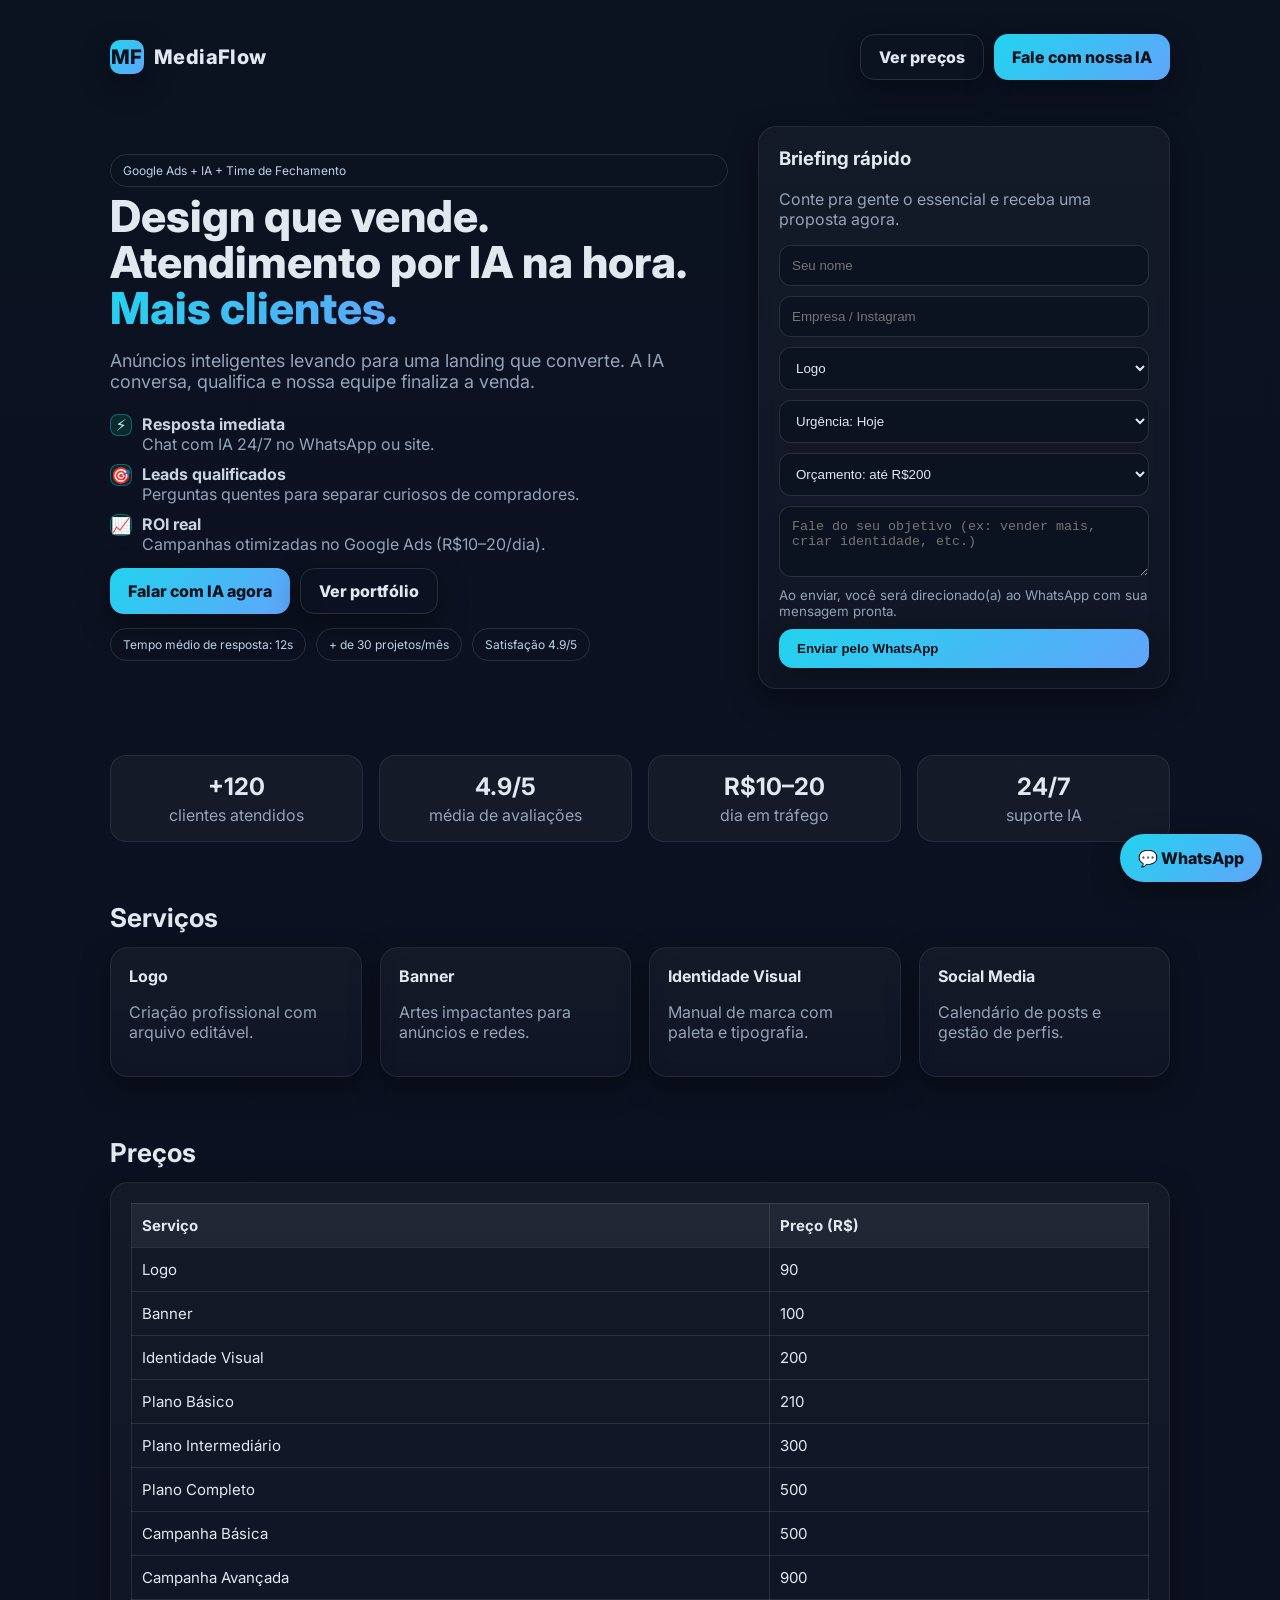
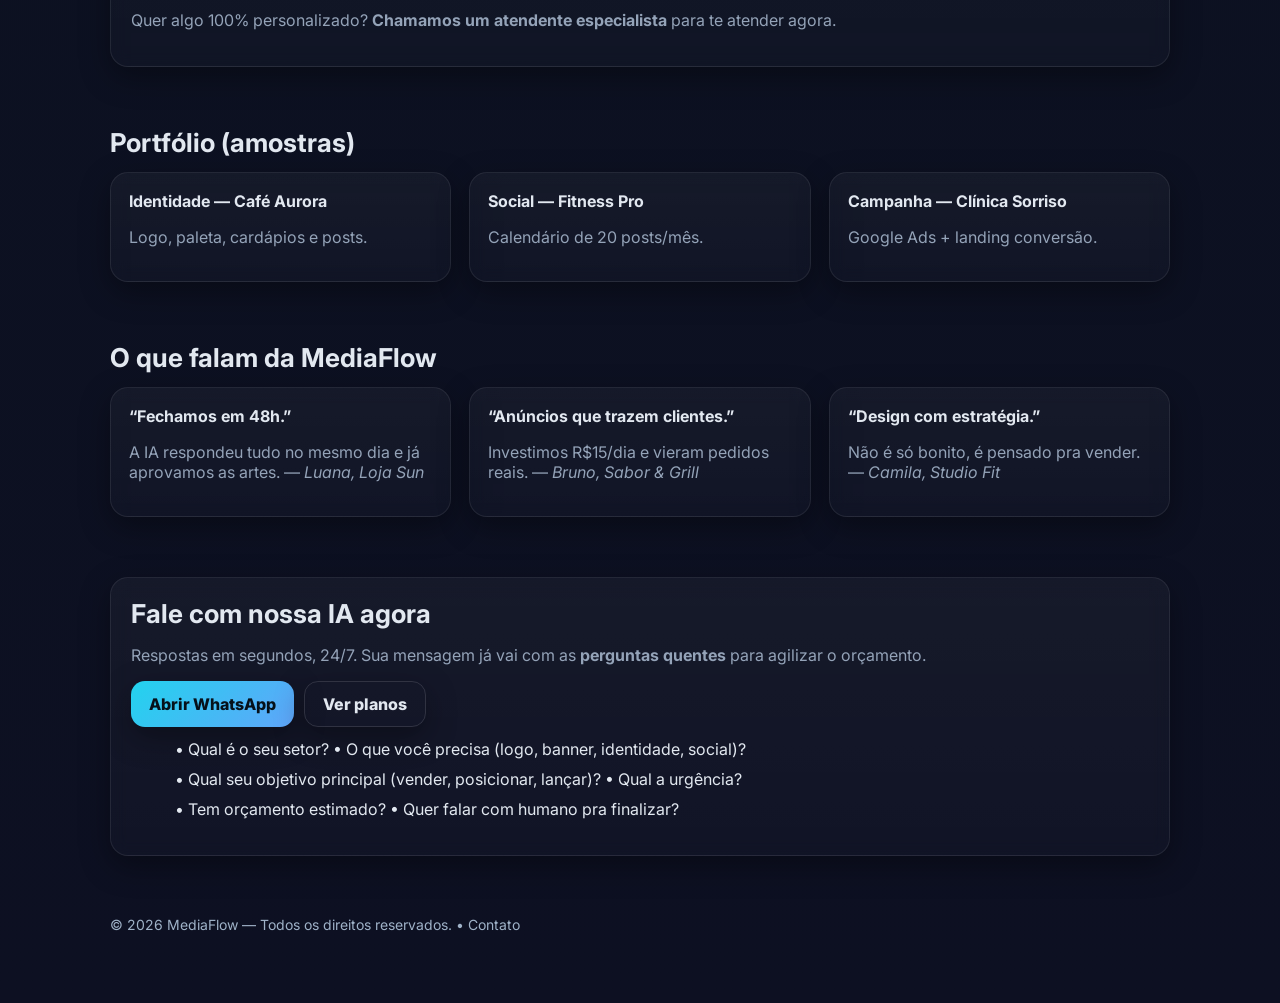
==== index.html @ 42764eca "Add files via upload" ====
<!DOCTYPE html>
<html lang="pt-BR">
<head>
  <meta charset="utf-8" />
  <meta name="viewport" content="width=device-width, initial-scale=1" />
  <title>MediaFlow — Design, Social Media e Campanhas com IA</title>
  <meta name="description" content="Atraímos clientes com Google Ads, IA que atende na hora e equipe que fecha a venda. Design, Social Media e Campanhas que geram resultado.">
  <link rel="preconnect" href="https://fonts.googleapis.com">
  <link rel="preconnect" href="https://fonts.gstatic.com" crossorigin>
  <link href="https://fonts.googleapis.com/css2?family=Inter:wght@400;600;700;800&display=swap" rel="stylesheet">
  <style>
    :root{
      --bg:#0b1220;
      --card:#0f172a;
      --muted:#94a3b8;
      --text:#e2e8f0;
      --brand:#22d3ee;
      --brand-2:#60a5fa;
      --ok:#10b981;
      --warn:#f59e0b;
      --danger:#ef4444;
      --radius:18px;
      --shadow: 0 10px 30px rgba(0,0,0,.35);
    }
    *{box-sizing:border-box}
    html,body{margin:0;padding:0;background:linear-gradient(180deg,#0b1220 0%,#0d1022 100%);color:var(--text);font-family:Inter,system-ui,-apple-system,Segoe UI,Roboto,Ubuntu,Cantarell,'Helvetica Neue',Arial,'Noto Sans',sans-serif}
    a{color:inherit;text-decoration:none}
    .wrap{max-width:1100px;margin:0 auto;padding:20px}
    .nav{display:flex;align-items:center;justify-content:space-between;gap:12px;padding:14px 0}
    .logo{display:flex;align-items:center;gap:10px;font-weight:800;font-size:20px;letter-spacing:.4px}
    .logo-badge{width:34px;height:34px;border-radius:10px;background:linear-gradient(135deg,var(--brand),var(--brand-2));display:grid;place-items:center;box-shadow:var(--shadow);font-weight:800;color:#0c1020}
    .btn{display:inline-flex;align-items:center;gap:10px;padding:12px 18px;border-radius:14px;background:linear-gradient(135deg,var(--brand),var(--brand-2));color:#06111a;font-weight:800;border:none;cursor:pointer;box-shadow:var(--shadow);transition:transform .08s ease,filter .2s}
    .btn:hover{transform:translateY(-1px);filter:saturate(1.1)}
    .btn.outline{background:transparent;color:var(--text);border:1px solid rgba(255,255,255,.12)}
    .hero{display:grid;grid-template-columns:1.2fr .8fr;gap:30px;align-items:center;padding:32px 0 16px}
    .h-title{font-size:44px;line-height:1.05;margin:6px 0 12px;font-weight:800}
    .h-sub{color:var(--muted);font-size:18px;margin-bottom:22px}
    .card{background:linear-gradient(180deg,rgba(255,255,255,.04),rgba(255,255,255,.02));border:1px solid rgba(255,255,255,.08);backdrop-filter:blur(8px);border-radius:var(--radius);box-shadow:var(--shadow)}
    .panel{padding:20px}
    .points{display:grid;gap:10px;margin:14px 0}
    .point{display:flex;gap:10px;align-items:flex-start;color:#cbd5e1}
    .point .icon{width:22px;height:22px;border-radius:8px;display:grid;place-items:center;background:#0b2a2b;color:#9ef3ff;border:1px solid rgba(34,211,238,.35)}
    .badges{display:flex;gap:10px;flex-wrap:wrap}
    .badge{padding:8px 12px;border-radius:999px;border:1px solid rgba(255,255,255,.12);font-size:12px;color:#bcd1e6}
    .grid{display:grid;gap:18px}
    .grid.cols-3{grid-template-columns:repeat(3,1fr)}
    .grid.cols-4{grid-template-columns:repeat(4,1fr)}
    .sect{padding:30px 0}
    .sect h3{margin:0 0 14px;font-size:26px}
    .tile{padding:18px}
    .price{font-size:38px;font-weight:800}
    .muted{color:var(--muted)}
    .kpis{display:grid;grid-template-columns:repeat(4,1fr);gap:16px;margin-top:20px}
    .kpi{padding:16px;border-radius:16px;background:rgba(255,255,255,.04);border:1px solid rgba(255,255,255,.08);text-align:center}
    .kpi b{display:block;font-size:24px;margin-bottom:4px}
    .cta{display:flex;gap:10px;flex-wrap:wrap}
    .list{display:grid;gap:10px}
    .list li{list-style:none;padding-left:4px}
    .pricetable{width:100%;border-collapse:collapse;font-size:15px}
    .pricetable th,.pricetable td{border:1px solid rgba(255,255,255,.1);padding:12px 10px;text-align:left}
    .pricetable th{background:rgba(255,255,255,.06)}
    .floating-wa{position:fixed;right:18px;bottom:18px;z-index:99}
    .floating-wa .btn{border-radius:999px;padding:14px 18px}
    .form{display:grid;gap:10px}
    .form input,.form textarea, .form select{background:#0b1220;border:1px solid rgba(255,255,255,.12);padding:12px 12px;color:var(--text);border-radius:12px;width:100%}
    .form small{color:var(--muted)}
    .foot{padding:30px 0 50px;color:#9fb2c8;font-size:14px}
    @media (max-width: 920px){
      .hero{grid-template-columns:1fr;gap:16px}
      .kpis{grid-template-columns:repeat(2,1fr)}
      .grid.cols-3{grid-template-columns:1fr}
      .grid.cols-4{grid-template-columns:1fr 1fr}
      .h-title{font-size:36px}
    }
  </style>

  <!-- Google Ads gtag (substitua G-XXXXXXXX e AW-XXXXXXX) -->
  <script async src="https://www.googletagmanager.com/gtag/js?id=G-XXXXXXXX"></script>
  <script>
    window.dataLayer = window.dataLayer || [];
    function gtag(){dataLayer.push(arguments);}
    gtag('js', new Date());
    gtag('config', 'G-XXXXXXXX');
    // Exemplo de conversão (substitua com seu AW e label):
    function trackLead(){
      gtag('event', 'conversion', {'send_to': 'AW-XXXXXXX/lead_label'});
    }
  </script>

  <!-- SEO JSON-LD -->
  <script type="application/ld+json">
  {
    "@context": "https://schema.org",
    "@type": "LocalBusiness",
    "name": "MediaFlow",
    "image": "https://via.placeholder.com/1200x630.png?text=MediaFlow",
    "description": "Agência de design, social media e campanhas com IA.",
    "areaServed": "Brasil",
    "url": "https://seu-dominio.com.br",
    "sameAs": ["https://instagram.com/seuinstagram"],
    "telephone": "+5512991845558"
  }
  </script>
</head>

<body>
  <div class="wrap">
    <nav class="nav">
      <div class="logo">
        <div class="logo-badge">MF</div>
        MediaFlow
      </div>
      <div class="cta">
        <a class="btn outline" href="#precos">Ver preços</a>
        <a class="btn" href="#fale">Fale com nossa IA</a>
      </div>
    </nav>

    <header class="hero">
      <div>
        <div class="badge">Google Ads + IA + Time de Fechamento</div>
        <h1 class="h-title">Design que vende. Atendimento por IA na hora. <span style="background:linear-gradient(135deg,var(--brand),var(--brand-2));-webkit-background-clip:text;background-clip:text;color:transparent;">Mais clientes.</span></h1>
        <p class="h-sub">Anúncios inteligentes levando para uma landing que converte. A IA conversa, qualifica e nossa equipe finaliza a venda.</p>
        <div class="points">
          <div class="point"><div class="icon">⚡</div><div><b>Resposta imediata</b><br><span class="muted">Chat com IA 24/7 no WhatsApp ou site.</span></div></div>
          <div class="point"><div class="icon">🎯</div><div><b>Leads qualificados</b><br><span class="muted">Perguntas quentes para separar curiosos de compradores.</span></div></div>
          <div class="point"><div class="icon">📈</div><div><b>ROI real</b><br><span class="muted">Campanhas otimizadas no Google Ads (R$10–20/dia).</span></div></div>
        </div>
        <div class="cta">
          <a class="btn" href="#fale">Falar com IA agora</a>
          <a class="btn outline" href="#portfolio">Ver portfólio</a>
        </div>
        <div class="badges" style="margin-top:14px;">
          <div class="badge">Tempo médio de resposta: 12s</div>
          <div class="badge">+ de 30 projetos/mês</div>
          <div class="badge">Satisfação 4.9/5</div>
        </div>
      </div>
      <div class="card panel">
        <h3 style="margin-top:0">Briefing rápido</h3>
        <p class="muted">Conte pra gente o essencial e receba uma proposta agora.</p>
        <form class="form" onsubmit="return submitBriefing(event)">
          <input type="text" id="nome" placeholder="Seu nome" required>
          <input type="text" id="empresa" placeholder="Empresa / Instagram">
          <select id="servico">
            <option value="Logo">Logo</option>
            <option value="Banner">Banner</option>
            <option value="Identidade Visual">Identidade Visual</option>
            <option value="Plano de Social Media">Plano de Social Media</option>
            <option value="Campanha no Google">Campanha no Google</option>
            <option value="Pacote Completo">Pacote Completo</option>
          </select>
          <select id="urgencia">
            <option value="Hoje">Urgência: Hoje</option>
            <option value="Essa semana">Urgência: Essa semana</option>
            <option value="Sem pressa">Urgência: Sem pressa</option>
          </select>
          <select id="orcamento">
            <option value="Até 200">Orçamento: até R$200</option>
            <option value="200-500">R$200–500</option>
            <option value="500-900">R$500–900</option>
            <option value="900+">R$900+</option>
          </select>
          <textarea id="detalhes" rows="3" placeholder="Fale do seu objetivo (ex: vender mais, criar identidade, etc.)"></textarea>
          <small>Ao enviar, você será direcionado(a) ao WhatsApp com sua mensagem pronta.</small>
          <button class="btn" type="submit">Enviar pelo WhatsApp</button>
        </form>
      </div>
    </header>

    <section class="sect">
      <div class="kpis">
        <div class="kpi"><b>+120</b><span class="muted">clientes atendidos</span></div>
        <div class="kpi"><b>4.9/5</b><span class="muted">média de avaliações</span></div>
        <div class="kpi"><b>R$10–20</b><span class="muted">dia em tráfego</span></div>
        <div class="kpi"><b>24/7</b><span class="muted">suporte IA</span></div>
      </div>
    </section>

    <section id="servicos" class="sect">
      <h3>Serviços</h3>
      <div class="grid cols-4">
        <div class="card tile">
          <b>Logo</b>
          <p class="muted">Criação profissional com arquivo editável.</p>
        </div>
        <div class="card tile">
          <b>Banner</b>
          <p class="muted">Artes impactantes para anúncios e redes.</p>
        </div>
        <div class="card tile">
          <b>Identidade Visual</b>
          <p class="muted">Manual de marca com paleta e tipografia.</p>
        </div>
        <div class="card tile">
          <b>Social Media</b>
          <p class="muted">Calendário de posts e gestão de perfis.</p>
        </div>
      </div>
    </section>

    <section id="precos" class="sect">
      <h3>Preços</h3>
      <div class="card panel">
        <table class="pricetable">
          <thead><tr><th>Serviço</th><th>Preço (R$)</th></tr></thead>
          <tbody>
            <tr><td>Logo</td><td>90</td></tr>
            <tr><td>Banner</td><td>100</td></tr>
            <tr><td>Identidade Visual</td><td>200</td></tr>
            <tr><td>Plano Básico</td><td>210</td></tr>
            <tr><td>Plano Intermediário</td><td>300</td></tr>
            <tr><td>Plano Completo</td><td>500</td></tr>
            <tr><td>Campanha Básica</td><td>500</td></tr>
            <tr><td>Campanha Avançada</td><td>900</td></tr>
          </tbody>
        </table>
        <p class="muted" style="margin-top:10px">Quer algo 100% personalizado? <b>Chamamos um atendente especialista</b> para te atender agora.</p>
      </div>
    </section>

    <section id="portfolio" class="sect">
      <h3>Portfólio (amostras)</h3>
      <div class="grid cols-3">
        <div class="card tile"><b>Identidade — Café Aurora</b><p class="muted">Logo, paleta, cardápios e posts.</p></div>
        <div class="card tile"><b>Social — Fitness Pro</b><p class="muted">Calendário de 20 posts/mês.</p></div>
        <div class="card tile"><b>Campanha — Clínica Sorriso</b><p class="muted">Google Ads + landing conversão.</p></div>
      </div>
    </section>

    <section id="provasocial" class="sect">
      <h3>O que falam da MediaFlow</h3>
      <div class="grid cols-3">
        <div class="card tile"><b>“Fechamos em 48h.”</b><p class="muted">A IA respondeu tudo no mesmo dia e já aprovamos as artes. — <i>Luana, Loja Sun</i></p></div>
        <div class="card tile"><b>“Anúncios que trazem clientes.”</b><p class="muted">Investimos R$15/dia e vieram pedidos reais. — <i>Bruno, Sabor & Grill</i></p></div>
        <div class="card tile"><b>“Design com estratégia.”</b><p class="muted">Não é só bonito, é pensado pra vender. — <i>Camila, Studio Fit</i></p></div>
      </div>
    </section>

    <section id="fale" class="sect">
      <div class="card panel">
        <h3>Fale com nossa IA agora</h3>
        <p class="muted">Respostas em segundos, 24/7. Sua mensagem já vai com as <b>perguntas quentes</b> para agilizar o orçamento.</p>
        <div class="cta">
          <a class="btn" id="btnWa" href="#" onclick="return openWhatsAppQuick()">Abrir WhatsApp</a>
          <a class="btn outline" href="#precos">Ver planos</a>
        </div>
        <ul class="list" style="margin-top:12px">
          <li>• Qual é o seu setor? • O que você precisa (logo, banner, identidade, social)?</li>
          <li>• Qual seu objetivo principal (vender, posicionar, lançar)? • Qual a urgência?</li>
          <li>• Tem orçamento estimado? • Quer falar com humano pra finalizar?</li>
        </ul>
      </div>
    </section>

    <footer class="foot">
      <div class="wrap" style="padding:0">
        © <span id="year"></span> MediaFlow — Todos os direitos reservados. • <a href="#fale">Contato</a>
      </div>
    </footer>
  </div>

  <!-- Botão flutuante WhatsApp -->
  <div class="floating-wa">
    <a class="btn" href="#" onclick="return openWhatsAppQuick()">💬 WhatsApp</a>
  </div>

<script>
  const PHONE = "5512991845558"; // Número com DDI/DDD
  const PREFILL = "Olá! Vim pela landing da MediaFlow. Quero ajuda com [Logo/Banner/Identidade/Social/Campanha]. Meu orçamento é [até 200 | 200-500 | 500-900 | 900+]. Urgência: [hoje | semana].";
  function openWhatsAppQuick(){
    const msg = encodeURIComponent(PREFILL);
    const url = `https://wa.me/${PHONE}?text=${msg}`;
    trackLead();
    window.open(url, "_blank");
    return false;
  }
  function submitBriefing(e){
    e.preventDefault();
    const nome = document.getElementById('nome').value.trim();
    const empresa = document.getElementById('empresa').value.trim();
    const servico = document.getElementById('servico').value;
    const urgencia = document.getElementById('urgencia').value;
    const orcamento = document.getElementById('orcamento').value;
    const detalhes = document.getElementById('detalhes').value.trim();

    const text = `Olá! Sou ${nome}. Empresa/IG: ${empresa || '-'}.
Quero: ${servico}.
Urgência: ${urgencia}. Orçamento: ${orcamento}.
Objetivo/detalhes: ${detalhes || '-'}.
Podem me atender agora?`;

    const url = `https://wa.me/${PHONE}?text=${encodeURIComponent(text)}`;
    trackLead();
    window.open(url, "_blank");
    return false;
  }
  document.getElementById('year').textContent = new Date().getFullYear();
</script>
</body>
</html>
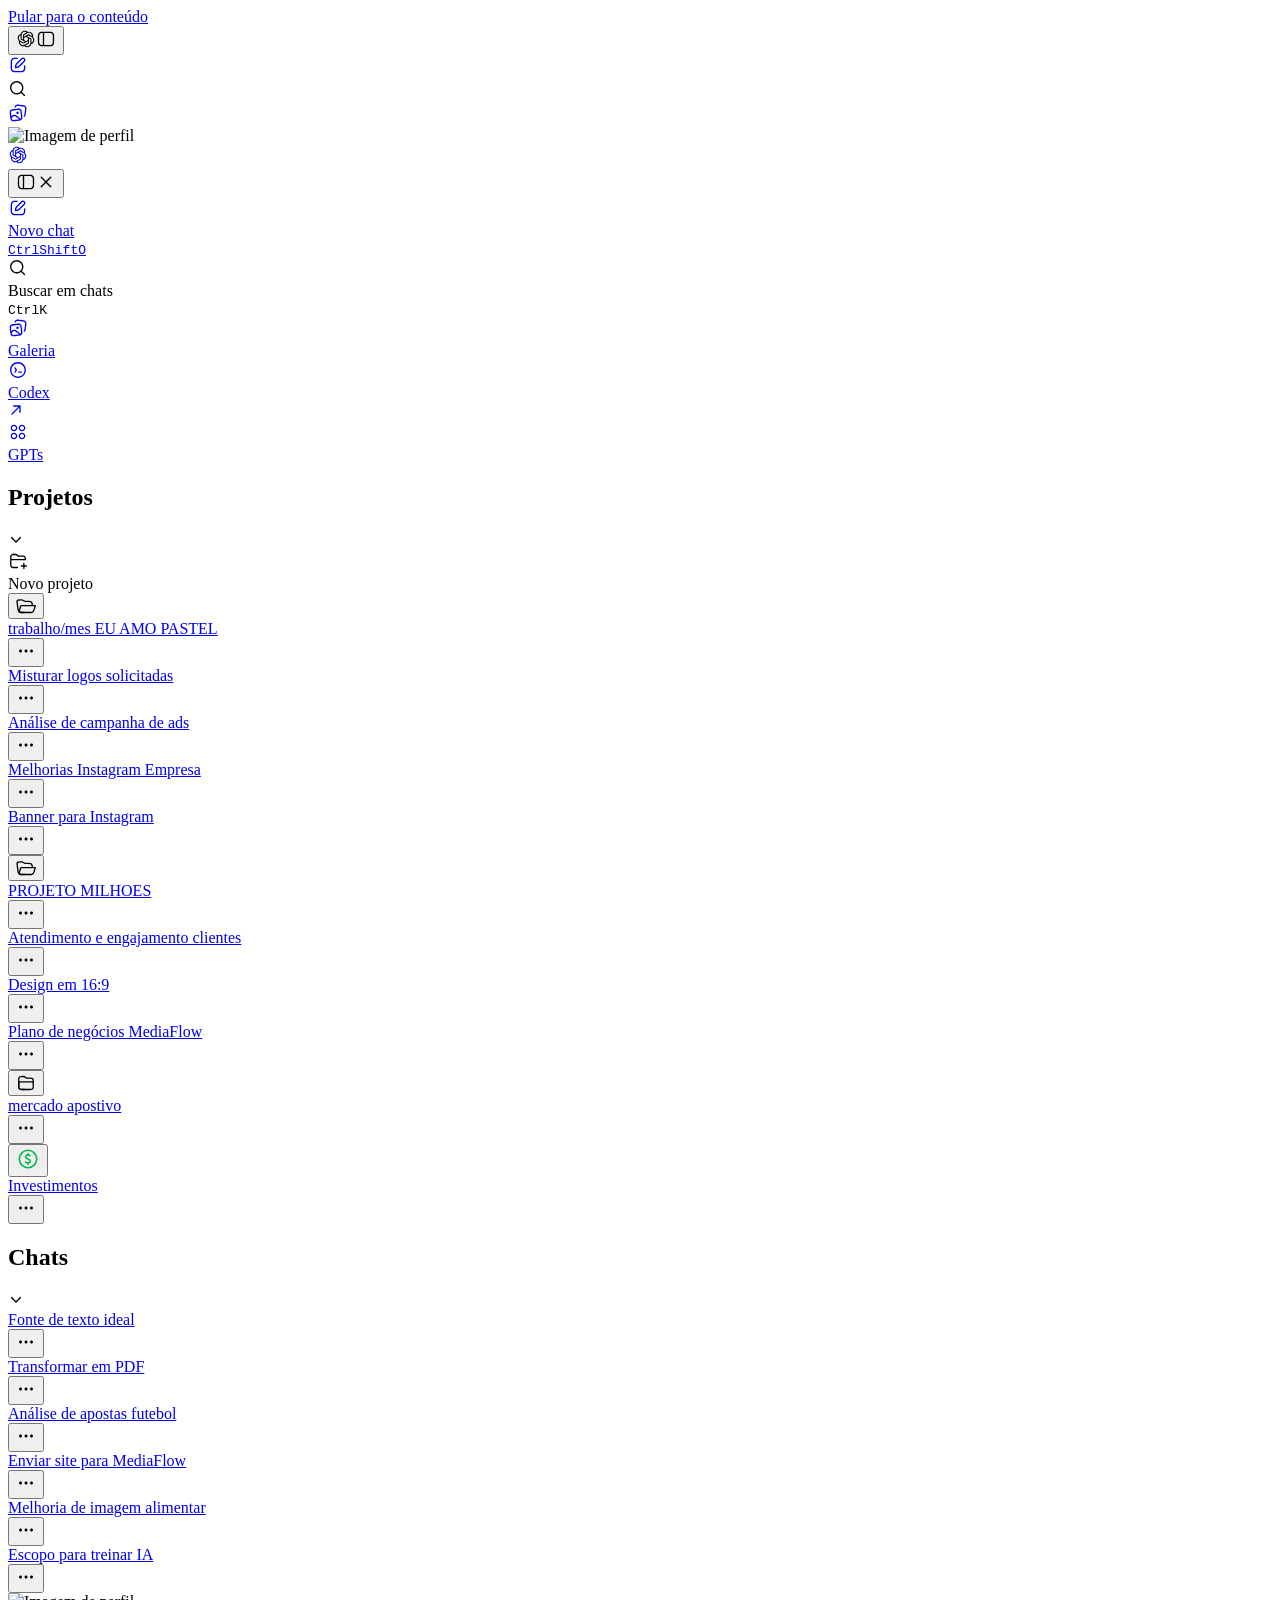
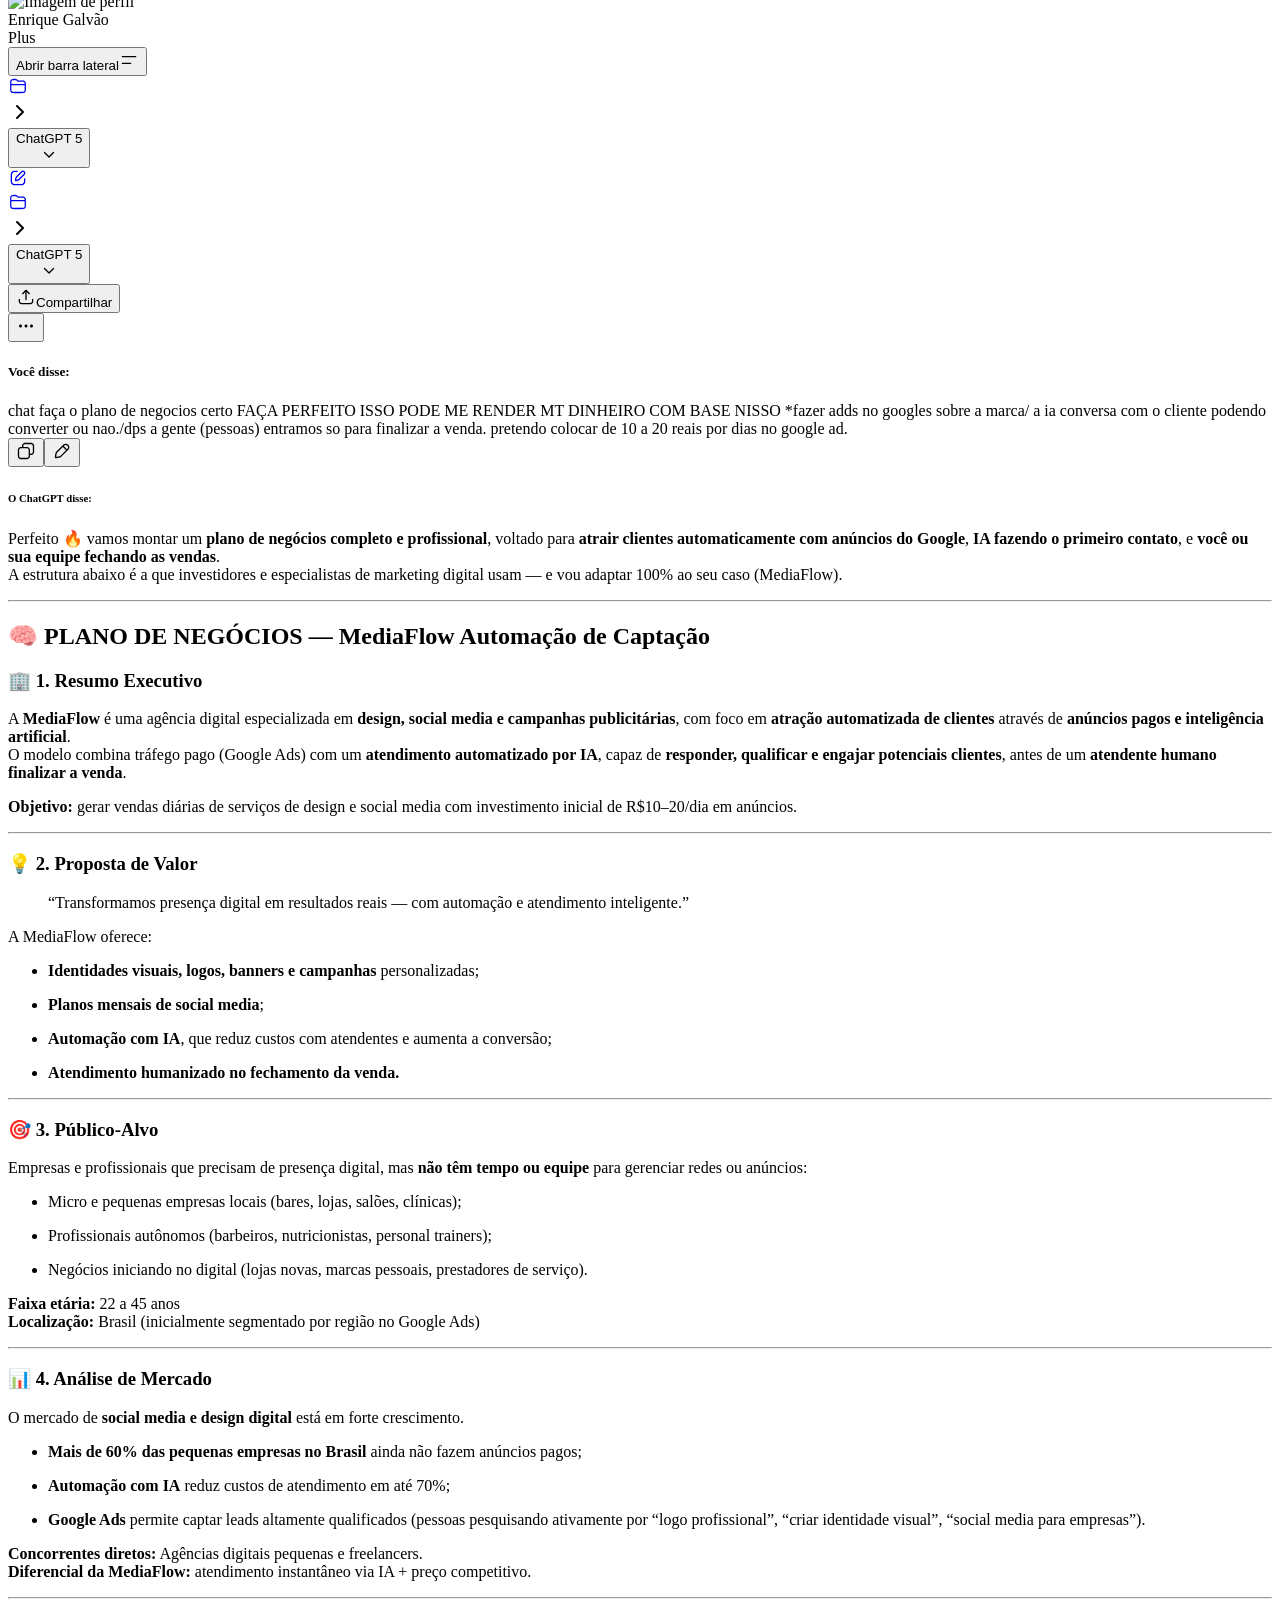
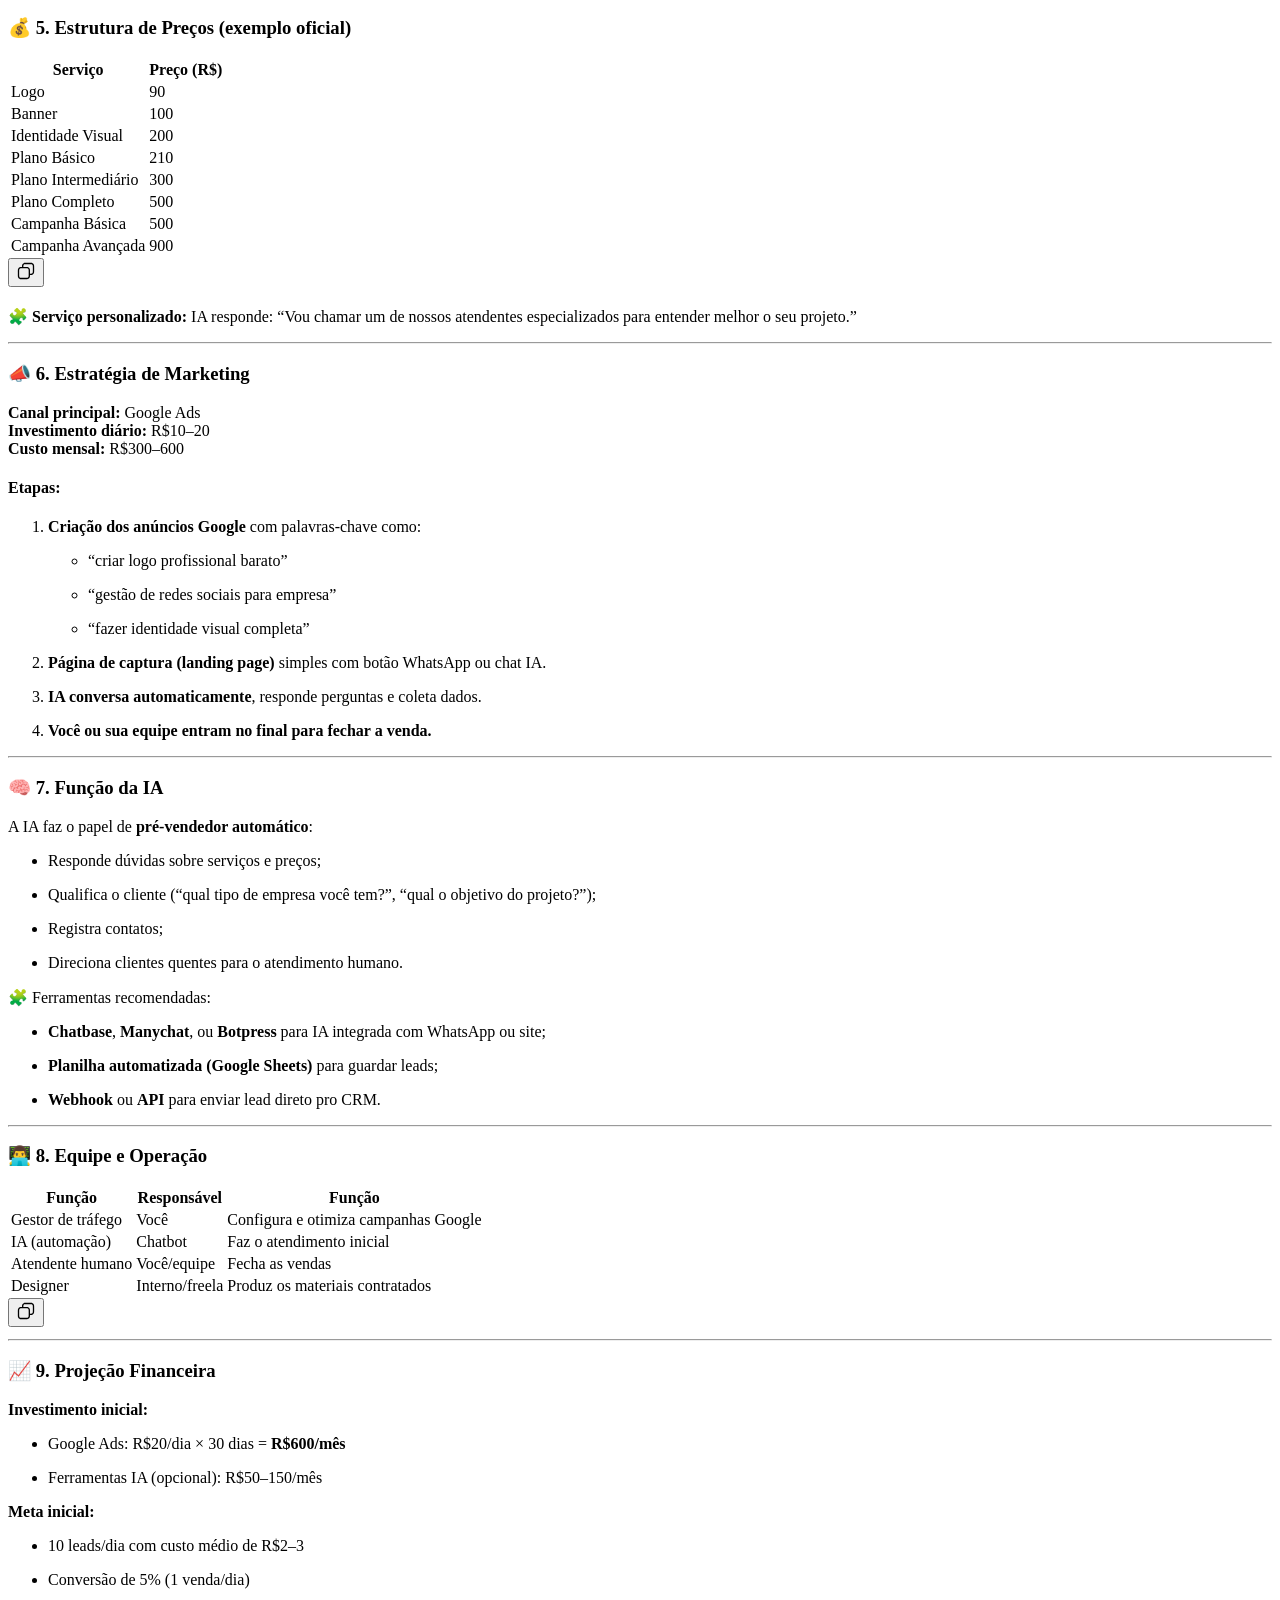
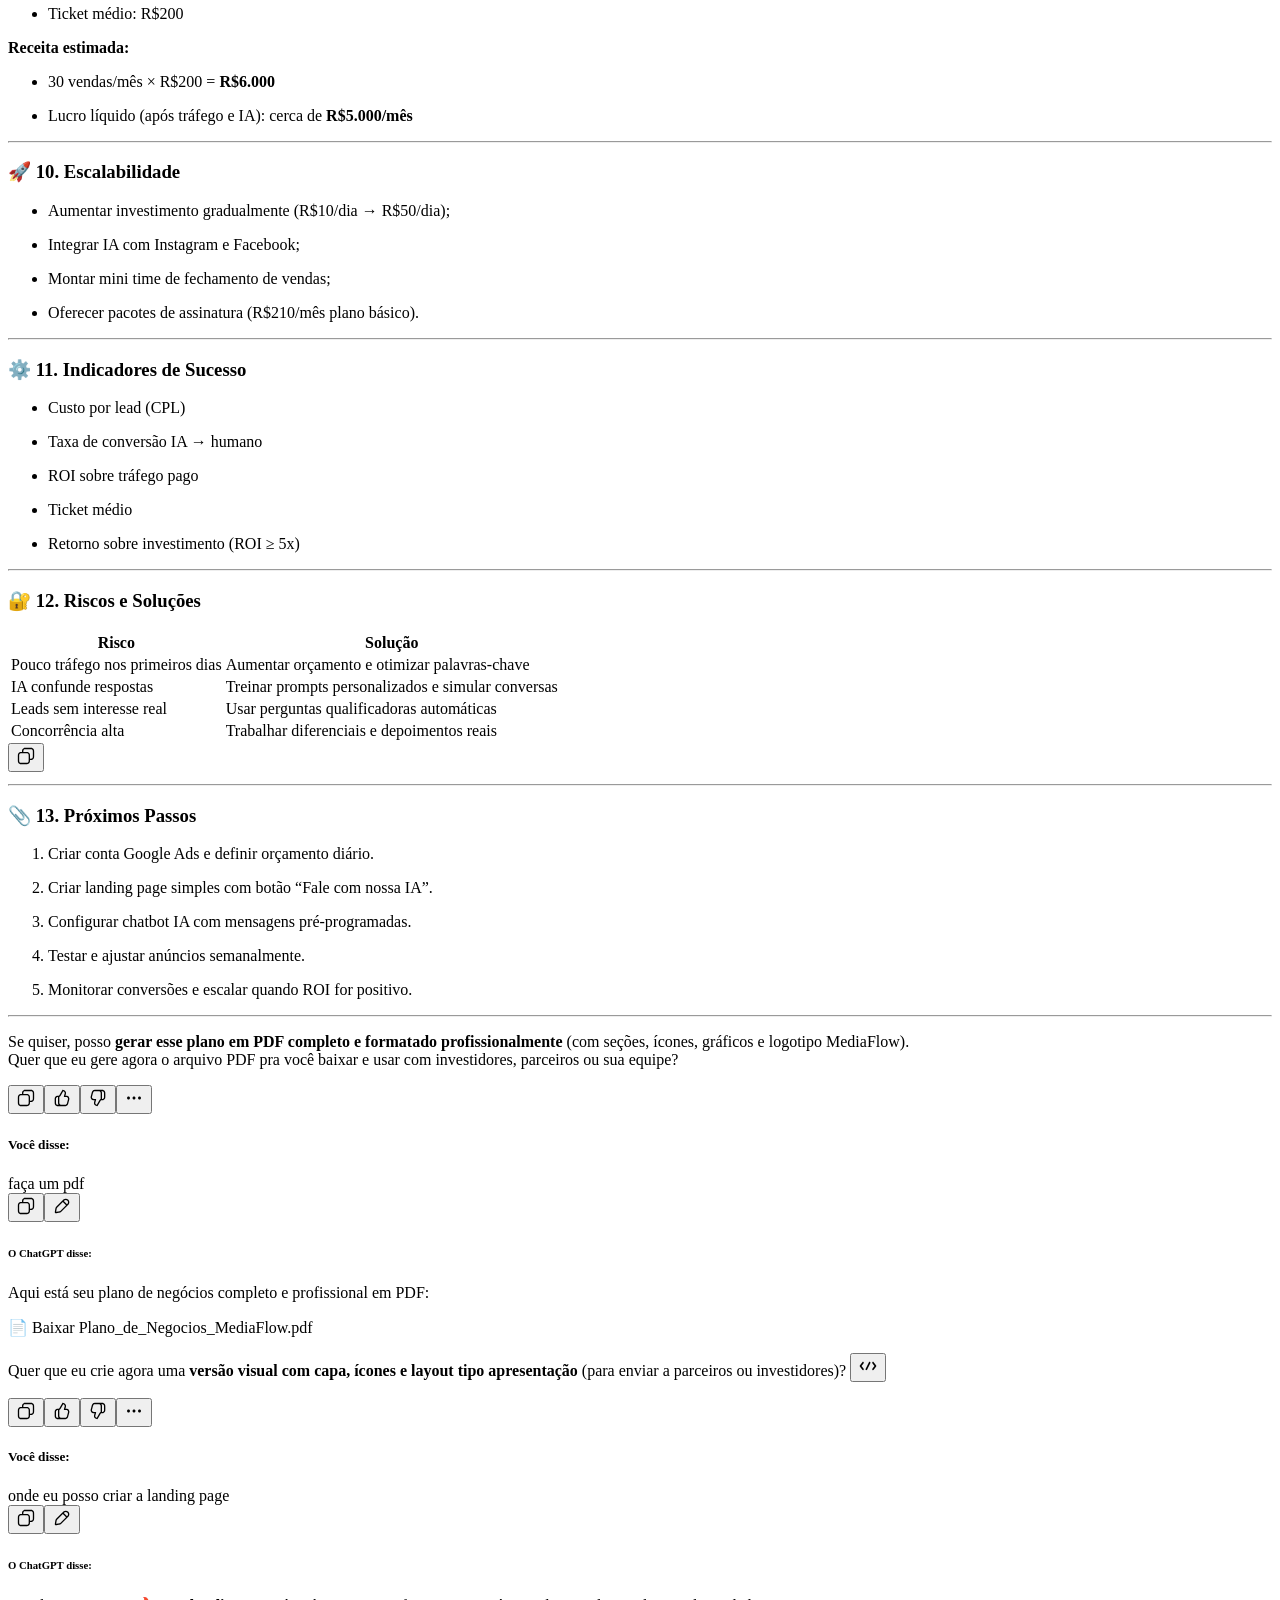
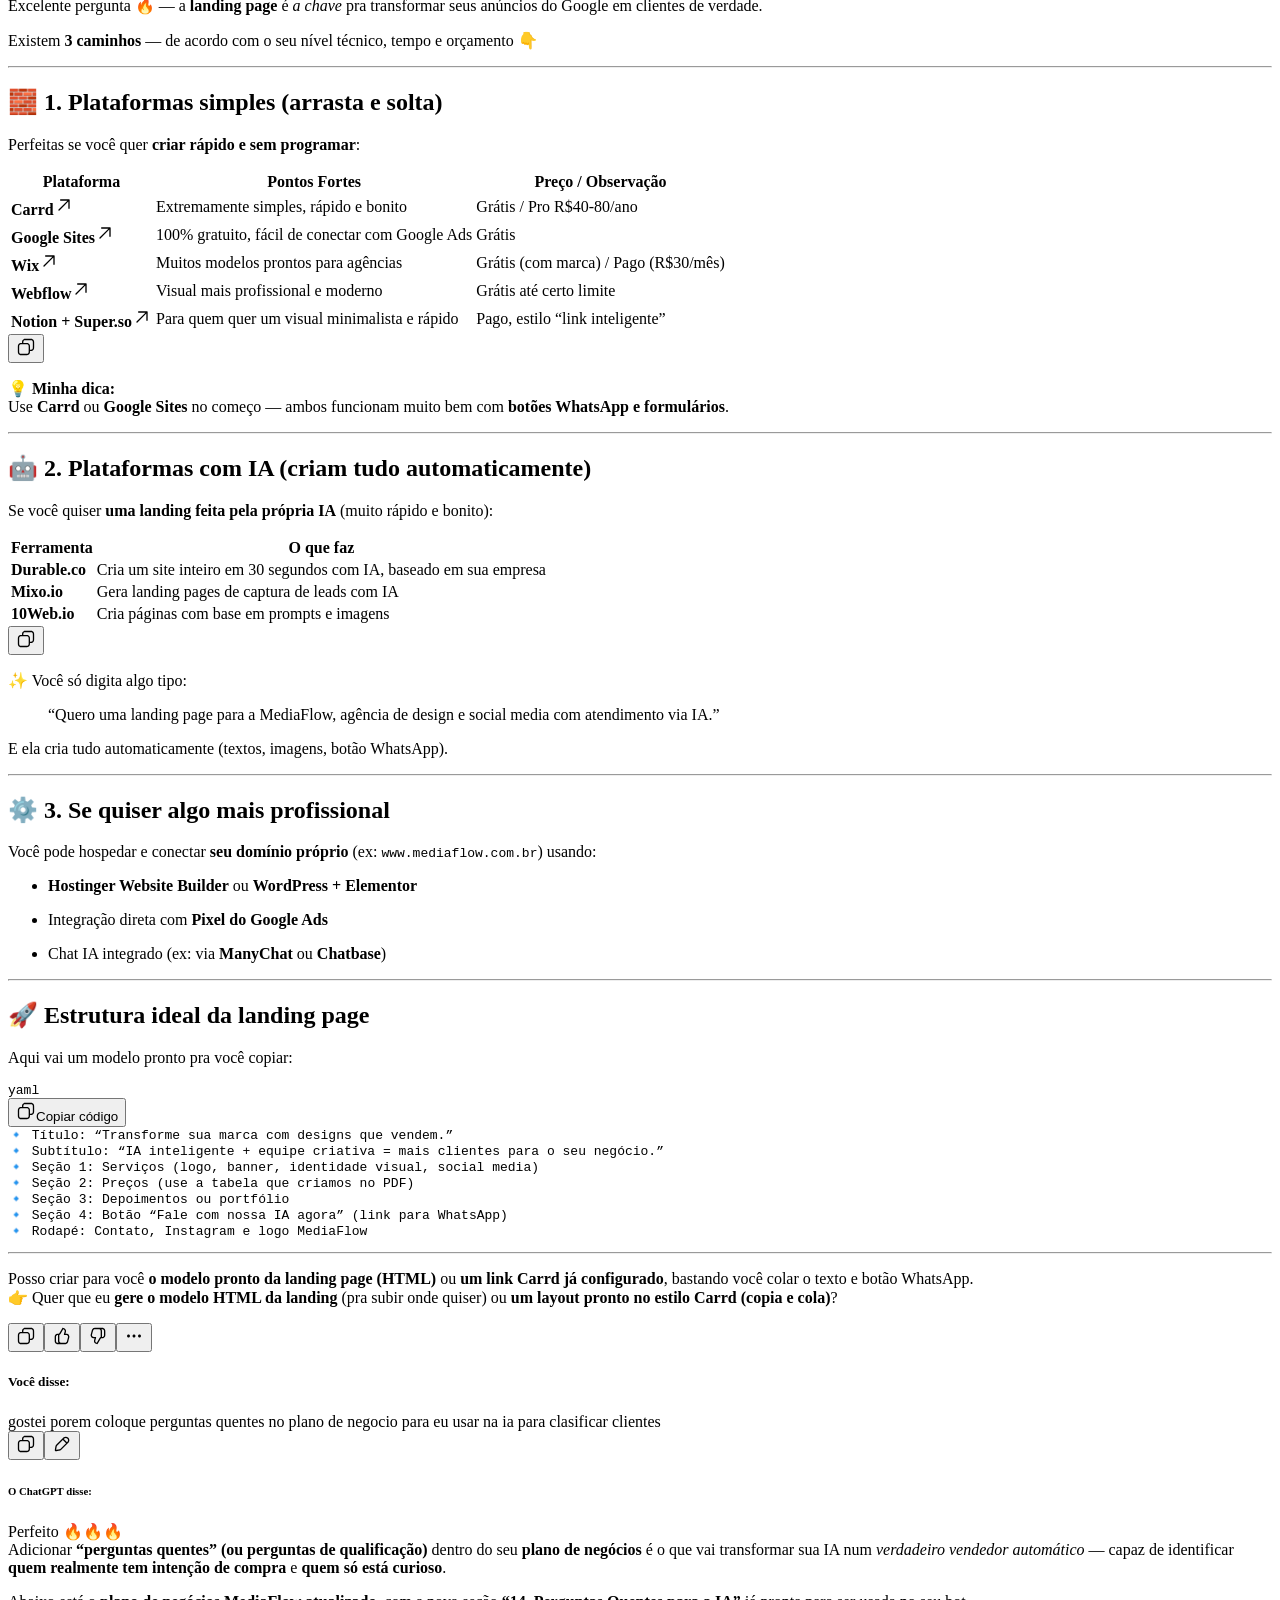
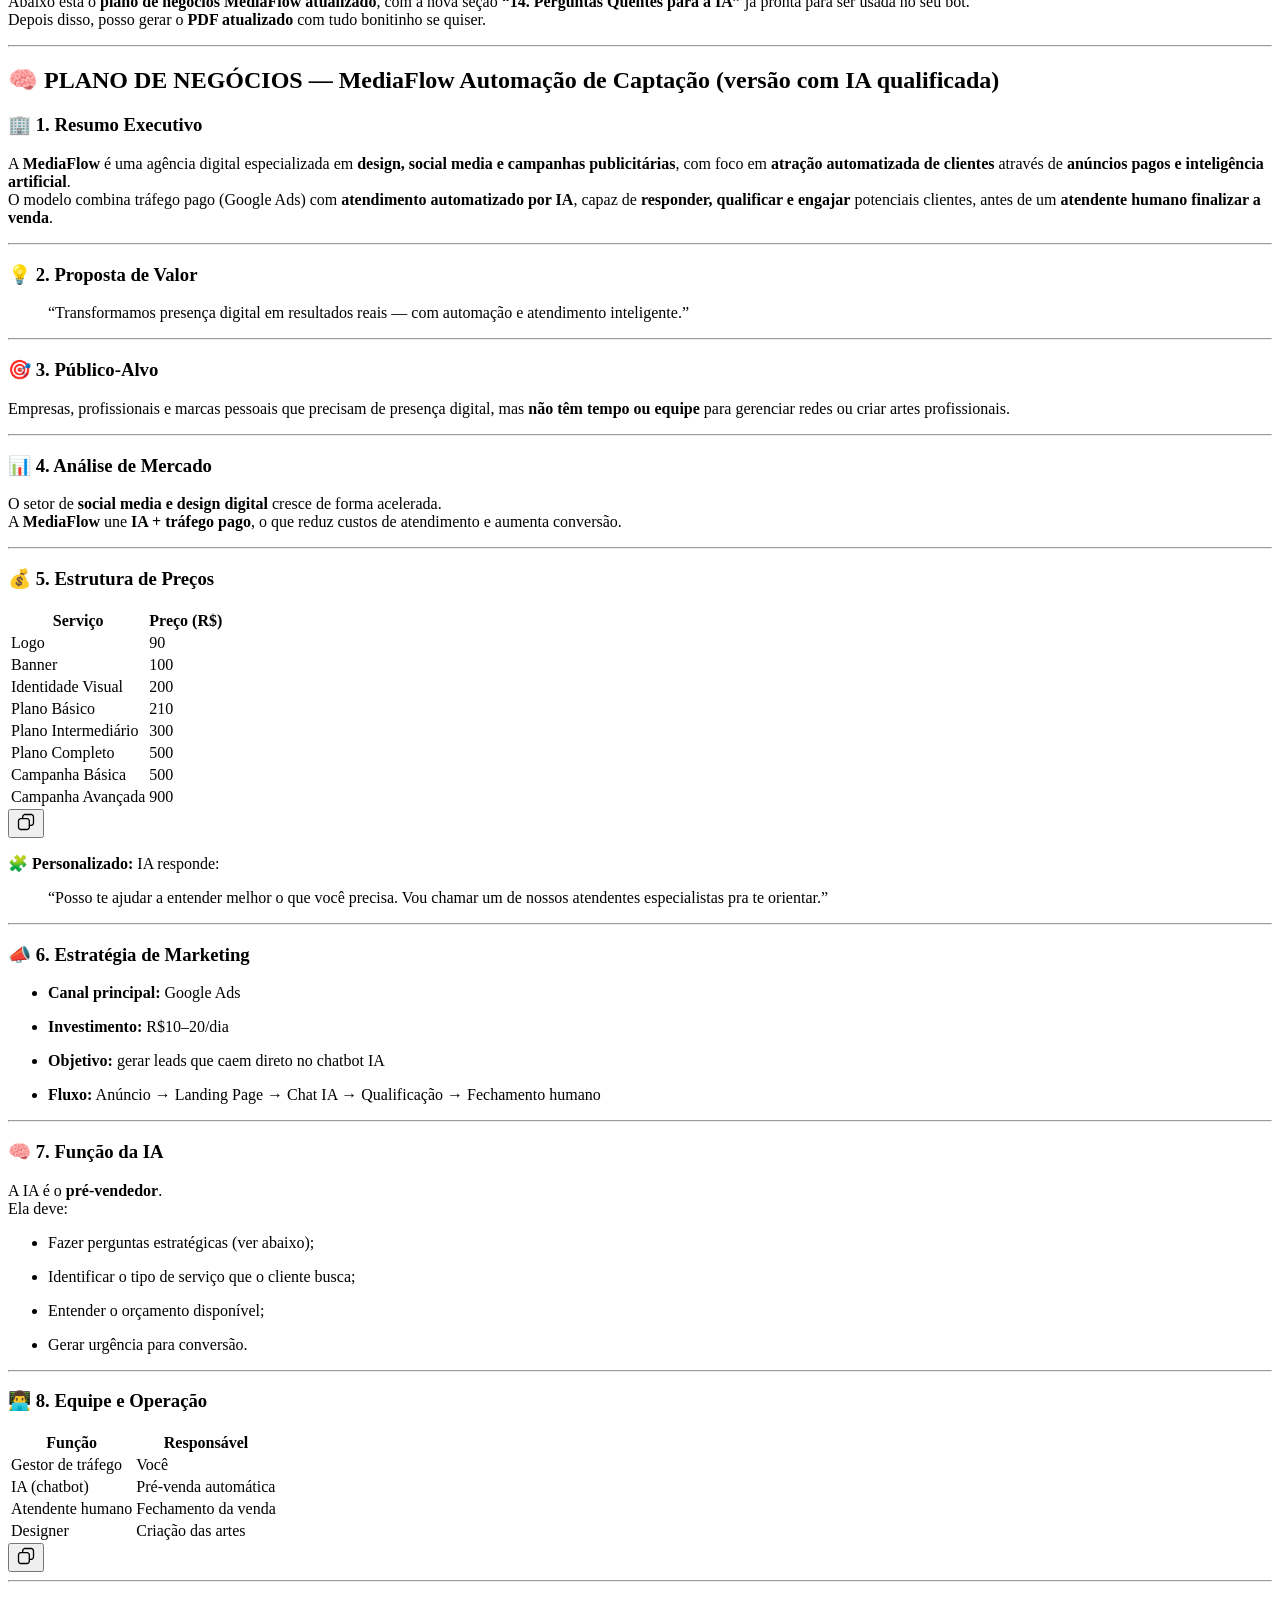
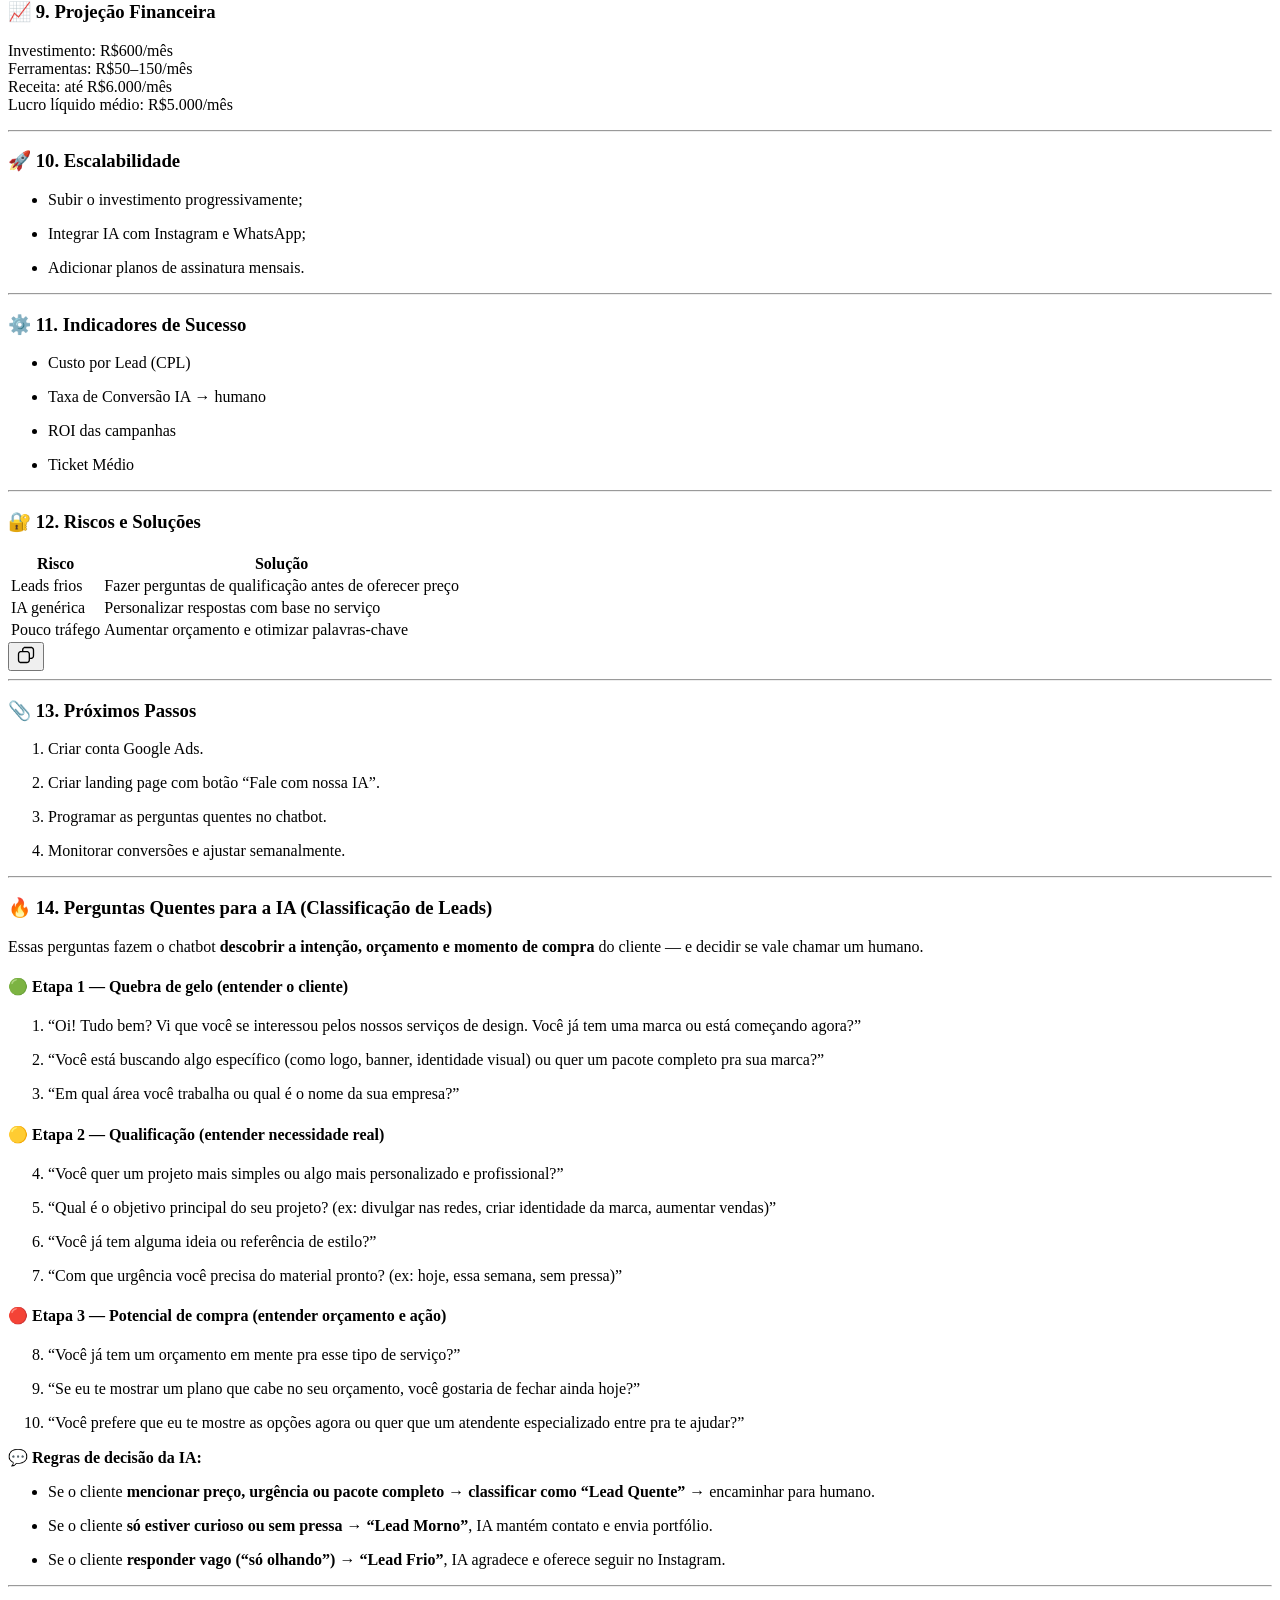
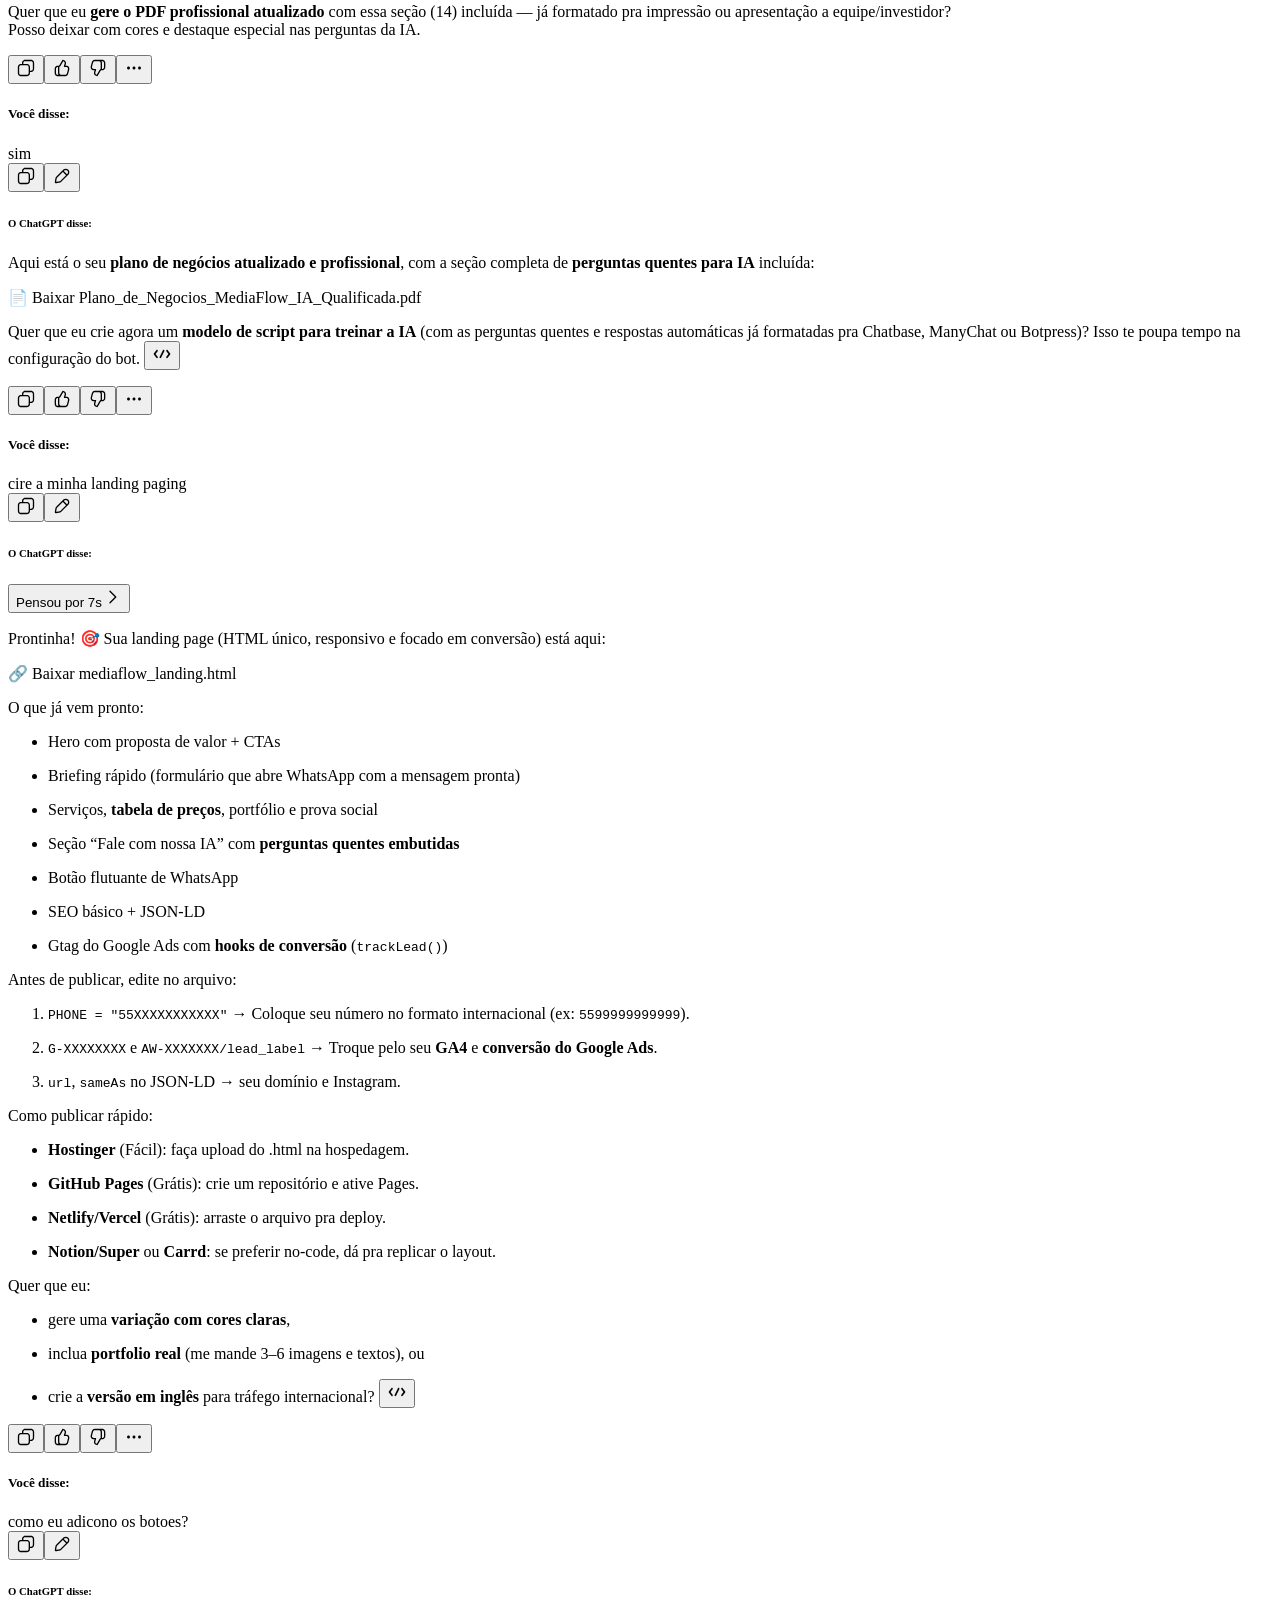
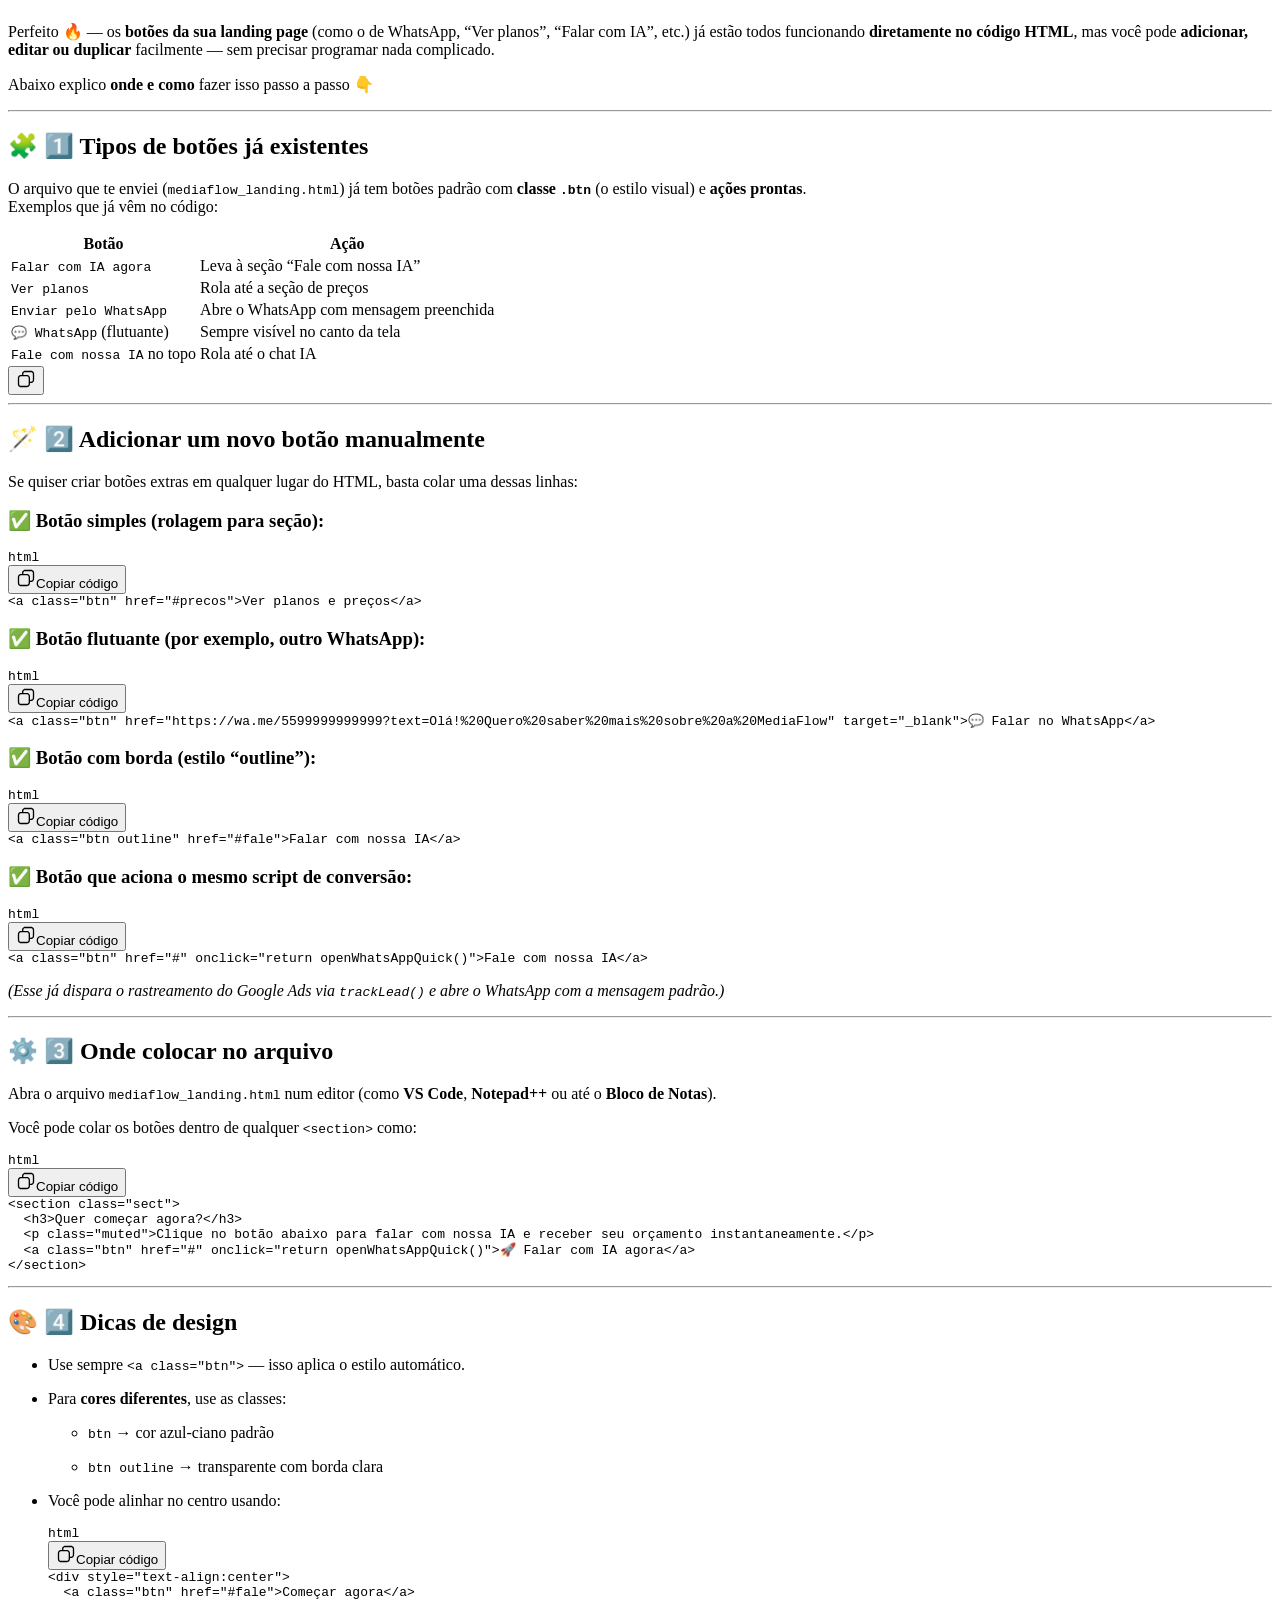
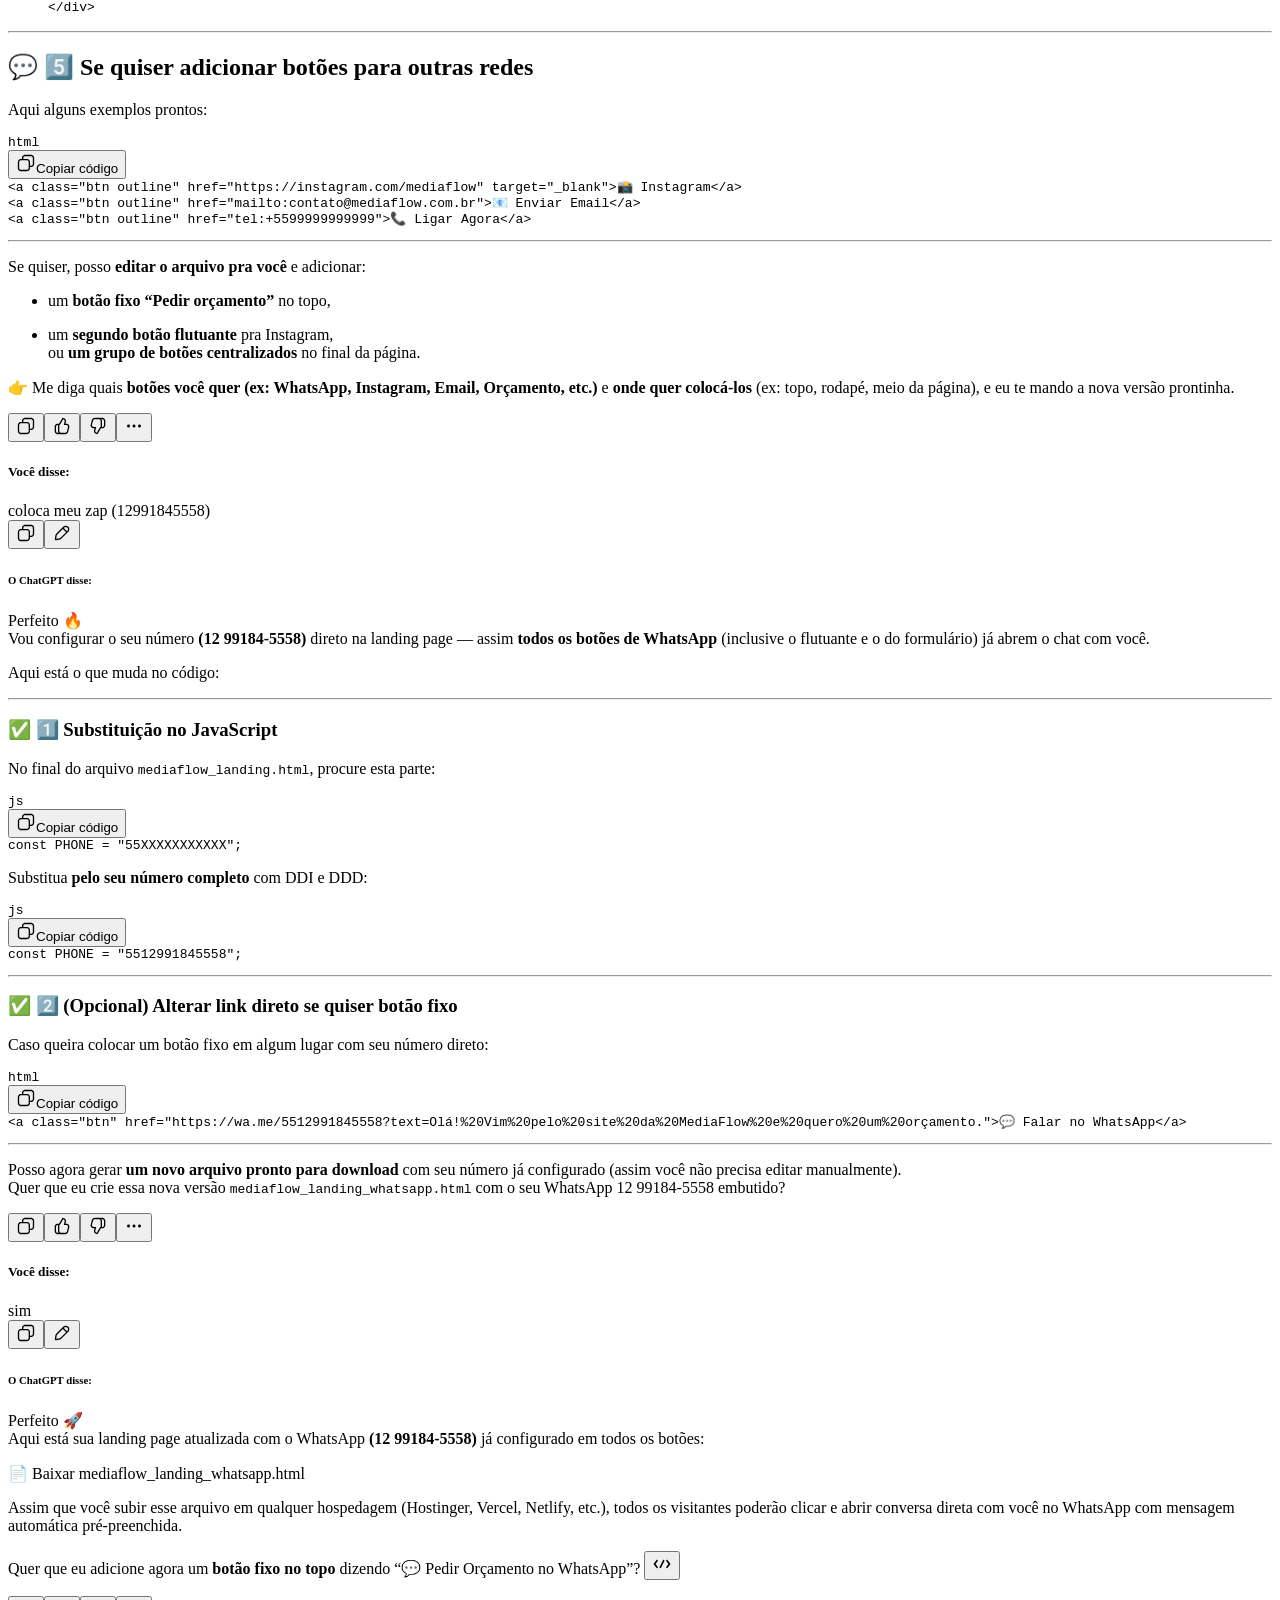
==== commit a565b501: "Add files via upload" ====
--- a/index.html
+++ b/index.html
@@ -1,301 +1,2067 @@
 <!DOCTYPE html>
-<html lang="pt-BR">
-<head>
-  <meta charset="utf-8" />
-  <meta name="viewport" content="width=device-width, initial-scale=1" />
-  <title>MediaFlow — Design, Social Media e Campanhas com IA</title>
-  <meta name="description" content="Atraímos clientes com Google Ads, IA que atende na hora e equipe que fecha a venda. Design, Social Media e Campanhas que geram resultado.">
-  <link rel="preconnect" href="https://fonts.googleapis.com">
-  <link rel="preconnect" href="https://fonts.gstatic.com" crossorigin>
-  <link href="https://fonts.googleapis.com/css2?family=Inter:wght@400;600;700;800&display=swap" rel="stylesheet">
-  <style>
-    :root{
-      --bg:#0b1220;
-      --card:#0f172a;
-      --muted:#94a3b8;
-      --text:#e2e8f0;
-      --brand:#22d3ee;
-      --brand-2:#60a5fa;
-      --ok:#10b981;
-      --warn:#f59e0b;
-      --danger:#ef4444;
-      --radius:18px;
-      --shadow: 0 10px 30px rgba(0,0,0,.35);
-    }
-    *{box-sizing:border-box}
-    html,body{margin:0;padding:0;background:linear-gradient(180deg,#0b1220 0%,#0d1022 100%);color:var(--text);font-family:Inter,system-ui,-apple-system,Segoe UI,Roboto,Ubuntu,Cantarell,'Helvetica Neue',Arial,'Noto Sans',sans-serif}
-    a{color:inherit;text-decoration:none}
-    .wrap{max-width:1100px;margin:0 auto;padding:20px}
-    .nav{display:flex;align-items:center;justify-content:space-between;gap:12px;padding:14px 0}
-    .logo{display:flex;align-items:center;gap:10px;font-weight:800;font-size:20px;letter-spacing:.4px}
-    .logo-badge{width:34px;height:34px;border-radius:10px;background:linear-gradient(135deg,var(--brand),var(--brand-2));display:grid;place-items:center;box-shadow:var(--shadow);font-weight:800;color:#0c1020}
-    .btn{display:inline-flex;align-items:center;gap:10px;padding:12px 18px;border-radius:14px;background:linear-gradient(135deg,var(--brand),var(--brand-2));color:#06111a;font-weight:800;border:none;cursor:pointer;box-shadow:var(--shadow);transition:transform .08s ease,filter .2s}
-    .btn:hover{transform:translateY(-1px);filter:saturate(1.1)}
-    .btn.outline{background:transparent;color:var(--text);border:1px solid rgba(255,255,255,.12)}
-    .hero{display:grid;grid-template-columns:1.2fr .8fr;gap:30px;align-items:center;padding:32px 0 16px}
-    .h-title{font-size:44px;line-height:1.05;margin:6px 0 12px;font-weight:800}
-    .h-sub{color:var(--muted);font-size:18px;margin-bottom:22px}
-    .card{background:linear-gradient(180deg,rgba(255,255,255,.04),rgba(255,255,255,.02));border:1px solid rgba(255,255,255,.08);backdrop-filter:blur(8px);border-radius:var(--radius);box-shadow:var(--shadow)}
-    .panel{padding:20px}
-    .points{display:grid;gap:10px;margin:14px 0}
-    .point{display:flex;gap:10px;align-items:flex-start;color:#cbd5e1}
-    .point .icon{width:22px;height:22px;border-radius:8px;display:grid;place-items:center;background:#0b2a2b;color:#9ef3ff;border:1px solid rgba(34,211,238,.35)}
-    .badges{display:flex;gap:10px;flex-wrap:wrap}
-    .badge{padding:8px 12px;border-radius:999px;border:1px solid rgba(255,255,255,.12);font-size:12px;color:#bcd1e6}
-    .grid{display:grid;gap:18px}
-    .grid.cols-3{grid-template-columns:repeat(3,1fr)}
-    .grid.cols-4{grid-template-columns:repeat(4,1fr)}
-    .sect{padding:30px 0}
-    .sect h3{margin:0 0 14px;font-size:26px}
-    .tile{padding:18px}
-    .price{font-size:38px;font-weight:800}
-    .muted{color:var(--muted)}
-    .kpis{display:grid;grid-template-columns:repeat(4,1fr);gap:16px;margin-top:20px}
-    .kpi{padding:16px;border-radius:16px;background:rgba(255,255,255,.04);border:1px solid rgba(255,255,255,.08);text-align:center}
-    .kpi b{display:block;font-size:24px;margin-bottom:4px}
-    .cta{display:flex;gap:10px;flex-wrap:wrap}
-    .list{display:grid;gap:10px}
-    .list li{list-style:none;padding-left:4px}
-    .pricetable{width:100%;border-collapse:collapse;font-size:15px}
-    .pricetable th,.pricetable td{border:1px solid rgba(255,255,255,.1);padding:12px 10px;text-align:left}
-    .pricetable th{background:rgba(255,255,255,.06)}
-    .floating-wa{position:fixed;right:18px;bottom:18px;z-index:99}
-    .floating-wa .btn{border-radius:999px;padding:14px 18px}
-    .form{display:grid;gap:10px}
-    .form input,.form textarea, .form select{background:#0b1220;border:1px solid rgba(255,255,255,.12);padding:12px 12px;color:var(--text);border-radius:12px;width:100%}
-    .form small{color:var(--muted)}
-    .foot{padding:30px 0 50px;color:#9fb2c8;font-size:14px}
-    @media (max-width: 920px){
-      .hero{grid-template-columns:1fr;gap:16px}
-      .kpis{grid-template-columns:repeat(2,1fr)}
-      .grid.cols-3{grid-template-columns:1fr}
-      .grid.cols-4{grid-template-columns:1fr 1fr}
-      .h-title{font-size:36px}
-    }
-  </style>
+<!-- saved from url=(0113)https://chatgpt.com/g/g-p-68f1771137948191bfe0c4b06c1b634e-projeto-milhoes/c/68f1774a-2b18-832e-819a-c6c90a54de4d -->
+<html lang="pt-BR" data-build="prod-30ec189c3f2f530efa411bdcac8cc62bd8e527fe" dir="ltr" class="light" data-chat-theme="default" style="color-scheme: light; --cot-shimmer-duration: 2000ms;"><head><meta http-equiv="Content-Type" content="text/html; charset=UTF-8"><meta name="viewport" content="width=device-width, initial-scale=1, viewport-fit=cover"><title>PROJETO MILHOES - Plano de negócios MediaFlow</title><meta property="og:title" content="ChatGPT"><meta property="og:image" content="https://cdn.oaistatic.com/assets/chatgpt-share-og-u7j5uyao.webp"><link rel="preconnect" href="https://cdn.oaistatic.com/"><link rel="preconnect" href="https://ab.chatgpt.com/"><meta name="robots" content="index, follow"><meta name="apple-itunes-app" content="app-id=6448311069"><meta name="dd-trace-id" content="3146993522991219572"><meta name="dd-trace-time" content="1760814013218"><link rel="icon" href="https://cdn.oaistatic.com/assets/favicon-eex17e9e.ico" sizes="32x32"><link rel="icon" href="https://cdn.oaistatic.com/assets/favicon-l4nq08hd.svg" type="image/svg+xml"><link rel="icon" href="https://cdn.oaistatic.com/assets/favicon-l4nq08hd.svg" type="image/svg+xml" media="(prefers-color-scheme: dark)"><link rel="apple-touch-icon" sizes="180x180" href="https://cdn.oaistatic.com/assets/favicon-180x180-od45eci6.webp"><meta name="description" content="O ChatGPT ajuda você a receber respostas, encontrar inspiração e ter mais produtividade. Ele é grátis para usar e fácil de experimentar. Basta pedir para o ChatGPT ajudar a escrever, aprender, explorar ideias e muito mais."><meta name="keyword" content="chat de ia, ia, chap gpt, chat gbt, chat gpt 3, login do chat gpt, site do chat gpt, chat gpt, chat gtp, chat openai, chat, chatai, chatbot gpt, chatg, login do chatgpt, chatgpt, gpt chat, open ai, openai chat, openai chatgpt, openai"><meta property="og:description" content="Um sistema de IA conversacional que escuta, aprende e desafia"><meta property="og:url" content="https://chatgpt.com/pt-BR/"><meta property="og:site_name" content="ChatGPT"><link rel="alternate" hreflang="am" href="https://chatgpt.com/g/g-p-68f1771137948191bfe0c4b06c1b634e-projeto-milhoes/c/68f1774a-2b18-832e-819a-c6c90a54de4d?locale=am"><link rel="alternate" hreflang="ar" href="https://chatgpt.com/g/g-p-68f1771137948191bfe0c4b06c1b634e-projeto-milhoes/c/68f1774a-2b18-832e-819a-c6c90a54de4d?locale=ar"><link rel="alternate" hreflang="bg-BG" href="https://chatgpt.com/g/g-p-68f1771137948191bfe0c4b06c1b634e-projeto-milhoes/c/68f1774a-2b18-832e-819a-c6c90a54de4d?locale=bg-BG"><link rel="alternate" hreflang="bn-BD" href="https://chatgpt.com/g/g-p-68f1771137948191bfe0c4b06c1b634e-projeto-milhoes/c/68f1774a-2b18-832e-819a-c6c90a54de4d?locale=bn-BD"><link rel="alternate" hreflang="bs-BA" href="https://chatgpt.com/g/g-p-68f1771137948191bfe0c4b06c1b634e-projeto-milhoes/c/68f1774a-2b18-832e-819a-c6c90a54de4d?locale=bs-BA"><link rel="alternate" hreflang="ca-ES" href="https://chatgpt.com/g/g-p-68f1771137948191bfe0c4b06c1b634e-projeto-milhoes/c/68f1774a-2b18-832e-819a-c6c90a54de4d?locale=ca-ES"><link rel="alternate" hreflang="cs-CZ" href="https://chatgpt.com/g/g-p-68f1771137948191bfe0c4b06c1b634e-projeto-milhoes/c/68f1774a-2b18-832e-819a-c6c90a54de4d?locale=cs-CZ"><link rel="alternate" hreflang="da-DK" href="https://chatgpt.com/g/g-p-68f1771137948191bfe0c4b06c1b634e-projeto-milhoes/c/68f1774a-2b18-832e-819a-c6c90a54de4d?locale=da-DK"><link rel="alternate" hreflang="de-DE" href="https://chatgpt.com/g/g-p-68f1771137948191bfe0c4b06c1b634e-projeto-milhoes/c/68f1774a-2b18-832e-819a-c6c90a54de4d?locale=de-DE"><link rel="alternate" hreflang="el-GR" href="https://chatgpt.com/g/g-p-68f1771137948191bfe0c4b06c1b634e-projeto-milhoes/c/68f1774a-2b18-832e-819a-c6c90a54de4d?locale=el-GR"><link rel="alternate" hreflang="en-US" href="https://chatgpt.com/g/g-p-68f1771137948191bfe0c4b06c1b634e-projeto-milhoes/c/68f1774a-2b18-832e-819a-c6c90a54de4d"><link rel="alternate" hreflang="es-ES" href="https://chatgpt.com/g/g-p-68f1771137948191bfe0c4b06c1b634e-projeto-milhoes/c/68f1774a-2b18-832e-819a-c6c90a54de4d?locale=es-ES"><link rel="alternate" hreflang="es-419" href="https://chatgpt.com/g/g-p-68f1771137948191bfe0c4b06c1b634e-projeto-milhoes/c/68f1774a-2b18-832e-819a-c6c90a54de4d?locale=es-419"><link rel="alternate" hreflang="et-EE" href="https://chatgpt.com/g/g-p-68f1771137948191bfe0c4b06c1b634e-projeto-milhoes/c/68f1774a-2b18-832e-819a-c6c90a54de4d?locale=et-EE"><link rel="alternate" hreflang="fi-FI" href="https://chatgpt.com/g/g-p-68f1771137948191bfe0c4b06c1b634e-projeto-milhoes/c/68f1774a-2b18-832e-819a-c6c90a54de4d?locale=fi-FI"><link rel="alternate" hreflang="fr-FR" href="https://chatgpt.com/g/g-p-68f1771137948191bfe0c4b06c1b634e-projeto-milhoes/c/68f1774a-2b18-832e-819a-c6c90a54de4d?locale=fr-FR"><link rel="alternate" hreflang="fr-CA" href="https://chatgpt.com/g/g-p-68f1771137948191bfe0c4b06c1b634e-projeto-milhoes/c/68f1774a-2b18-832e-819a-c6c90a54de4d?locale=fr-CA"><link rel="alternate" hreflang="gu-IN" href="https://chatgpt.com/g/g-p-68f1771137948191bfe0c4b06c1b634e-projeto-milhoes/c/68f1774a-2b18-832e-819a-c6c90a54de4d?locale=gu-IN"><link rel="alternate" hreflang="hi-IN" href="https://chatgpt.com/g/g-p-68f1771137948191bfe0c4b06c1b634e-projeto-milhoes/c/68f1774a-2b18-832e-819a-c6c90a54de4d?locale=hi-IN"><link rel="alternate" hreflang="hr-HR" href="https://chatgpt.com/g/g-p-68f1771137948191bfe0c4b06c1b634e-projeto-milhoes/c/68f1774a-2b18-832e-819a-c6c90a54de4d?locale=hr-HR"><link rel="alternate" hreflang="hu-HU" href="https://chatgpt.com/g/g-p-68f1771137948191bfe0c4b06c1b634e-projeto-milhoes/c/68f1774a-2b18-832e-819a-c6c90a54de4d?locale=hu-HU"><link rel="alternate" hreflang="hy-AM" href="https://chatgpt.com/g/g-p-68f1771137948191bfe0c4b06c1b634e-projeto-milhoes/c/68f1774a-2b18-832e-819a-c6c90a54de4d?locale=hy-AM"><link rel="alternate" hreflang="id-ID" href="https://chatgpt.com/g/g-p-68f1771137948191bfe0c4b06c1b634e-projeto-milhoes/c/68f1774a-2b18-832e-819a-c6c90a54de4d?locale=id-ID"><link rel="alternate" hreflang="is-IS" href="https://chatgpt.com/g/g-p-68f1771137948191bfe0c4b06c1b634e-projeto-milhoes/c/68f1774a-2b18-832e-819a-c6c90a54de4d?locale=is-IS"><link rel="alternate" hreflang="it-IT" href="https://chatgpt.com/g/g-p-68f1771137948191bfe0c4b06c1b634e-projeto-milhoes/c/68f1774a-2b18-832e-819a-c6c90a54de4d?locale=it-IT"><link rel="alternate" hreflang="ja-JP" href="https://chatgpt.com/g/g-p-68f1771137948191bfe0c4b06c1b634e-projeto-milhoes/c/68f1774a-2b18-832e-819a-c6c90a54de4d?locale=ja-JP"><link rel="alternate" hreflang="ka-GE" href="https://chatgpt.com/g/g-p-68f1771137948191bfe0c4b06c1b634e-projeto-milhoes/c/68f1774a-2b18-832e-819a-c6c90a54de4d?locale=ka-GE"><link rel="alternate" hreflang="kk" href="https://chatgpt.com/g/g-p-68f1771137948191bfe0c4b06c1b634e-projeto-milhoes/c/68f1774a-2b18-832e-819a-c6c90a54de4d?locale=kk"><link rel="alternate" hreflang="kn-IN" href="https://chatgpt.com/g/g-p-68f1771137948191bfe0c4b06c1b634e-projeto-milhoes/c/68f1774a-2b18-832e-819a-c6c90a54de4d?locale=kn-IN"><link rel="alternate" hreflang="ko-KR" href="https://chatgpt.com/g/g-p-68f1771137948191bfe0c4b06c1b634e-projeto-milhoes/c/68f1774a-2b18-832e-819a-c6c90a54de4d?locale=ko-KR"><link rel="alternate" hreflang="lt" href="https://chatgpt.com/g/g-p-68f1771137948191bfe0c4b06c1b634e-projeto-milhoes/c/68f1774a-2b18-832e-819a-c6c90a54de4d?locale=lt"><link rel="alternate" hreflang="lv-LV" href="https://chatgpt.com/g/g-p-68f1771137948191bfe0c4b06c1b634e-projeto-milhoes/c/68f1774a-2b18-832e-819a-c6c90a54de4d?locale=lv-LV"><link rel="alternate" hreflang="mk-MK" href="https://chatgpt.com/g/g-p-68f1771137948191bfe0c4b06c1b634e-projeto-milhoes/c/68f1774a-2b18-832e-819a-c6c90a54de4d?locale=mk-MK"><link rel="alternate" hreflang="ml" href="https://chatgpt.com/g/g-p-68f1771137948191bfe0c4b06c1b634e-projeto-milhoes/c/68f1774a-2b18-832e-819a-c6c90a54de4d?locale=ml"><link rel="alternate" hreflang="mn" href="https://chatgpt.com/g/g-p-68f1771137948191bfe0c4b06c1b634e-projeto-milhoes/c/68f1774a-2b18-832e-819a-c6c90a54de4d?locale=mn"><link rel="alternate" hreflang="mr-IN" href="https://chatgpt.com/g/g-p-68f1771137948191bfe0c4b06c1b634e-projeto-milhoes/c/68f1774a-2b18-832e-819a-c6c90a54de4d?locale=mr-IN"><link rel="alternate" hreflang="ms-MY" href="https://chatgpt.com/g/g-p-68f1771137948191bfe0c4b06c1b634e-projeto-milhoes/c/68f1774a-2b18-832e-819a-c6c90a54de4d?locale=ms-MY"><link rel="alternate" hreflang="my-MM" href="https://chatgpt.com/g/g-p-68f1771137948191bfe0c4b06c1b634e-projeto-milhoes/c/68f1774a-2b18-832e-819a-c6c90a54de4d?locale=my-MM"><link rel="alternate" hreflang="nb-NO" href="https://chatgpt.com/g/g-p-68f1771137948191bfe0c4b06c1b634e-projeto-milhoes/c/68f1774a-2b18-832e-819a-c6c90a54de4d?locale=nb-NO"><link rel="alternate" hreflang="nl-NL" href="https://chatgpt.com/g/g-p-68f1771137948191bfe0c4b06c1b634e-projeto-milhoes/c/68f1774a-2b18-832e-819a-c6c90a54de4d?locale=nl-NL"><link rel="alternate" hreflang="pa" href="https://chatgpt.com/g/g-p-68f1771137948191bfe0c4b06c1b634e-projeto-milhoes/c/68f1774a-2b18-832e-819a-c6c90a54de4d?locale=pa"><link rel="alternate" hreflang="pl-PL" href="https://chatgpt.com/g/g-p-68f1771137948191bfe0c4b06c1b634e-projeto-milhoes/c/68f1774a-2b18-832e-819a-c6c90a54de4d?locale=pl-PL"><link rel="alternate" hreflang="pt-BR" href="https://chatgpt.com/g/g-p-68f1771137948191bfe0c4b06c1b634e-projeto-milhoes/c/68f1774a-2b18-832e-819a-c6c90a54de4d?locale=pt-BR"><link rel="alternate" hreflang="pt-PT" href="https://chatgpt.com/g/g-p-68f1771137948191bfe0c4b06c1b634e-projeto-milhoes/c/68f1774a-2b18-832e-819a-c6c90a54de4d?locale=pt-PT"><link rel="alternate" hreflang="ro-RO" href="https://chatgpt.com/g/g-p-68f1771137948191bfe0c4b06c1b634e-projeto-milhoes/c/68f1774a-2b18-832e-819a-c6c90a54de4d?locale=ro-RO"><link rel="alternate" hreflang="ru-RU" href="https://chatgpt.com/g/g-p-68f1771137948191bfe0c4b06c1b634e-projeto-milhoes/c/68f1774a-2b18-832e-819a-c6c90a54de4d?locale=ru-RU"><link rel="alternate" hreflang="sk-SK" href="https://chatgpt.com/g/g-p-68f1771137948191bfe0c4b06c1b634e-projeto-milhoes/c/68f1774a-2b18-832e-819a-c6c90a54de4d?locale=sk-SK"><link rel="alternate" hreflang="sl-SI" href="https://chatgpt.com/g/g-p-68f1771137948191bfe0c4b06c1b634e-projeto-milhoes/c/68f1774a-2b18-832e-819a-c6c90a54de4d?locale=sl-SI"><link rel="alternate" hreflang="so-SO" href="https://chatgpt.com/g/g-p-68f1771137948191bfe0c4b06c1b634e-projeto-milhoes/c/68f1774a-2b18-832e-819a-c6c90a54de4d?locale=so-SO"><link rel="alternate" hreflang="sq-AL" href="https://chatgpt.com/g/g-p-68f1771137948191bfe0c4b06c1b634e-projeto-milhoes/c/68f1774a-2b18-832e-819a-c6c90a54de4d?locale=sq-AL"><link rel="alternate" hreflang="sr-RS" href="https://chatgpt.com/g/g-p-68f1771137948191bfe0c4b06c1b634e-projeto-milhoes/c/68f1774a-2b18-832e-819a-c6c90a54de4d?locale=sr-RS"><link rel="alternate" hreflang="sv-SE" href="https://chatgpt.com/g/g-p-68f1771137948191bfe0c4b06c1b634e-projeto-milhoes/c/68f1774a-2b18-832e-819a-c6c90a54de4d?locale=sv-SE"><link rel="alternate" hreflang="sw-TZ" href="https://chatgpt.com/g/g-p-68f1771137948191bfe0c4b06c1b634e-projeto-milhoes/c/68f1774a-2b18-832e-819a-c6c90a54de4d?locale=sw-TZ"><link rel="alternate" hreflang="ta-IN" href="https://chatgpt.com/g/g-p-68f1771137948191bfe0c4b06c1b634e-projeto-milhoes/c/68f1774a-2b18-832e-819a-c6c90a54de4d?locale=ta-IN"><link rel="alternate" hreflang="te-IN" href="https://chatgpt.com/g/g-p-68f1771137948191bfe0c4b06c1b634e-projeto-milhoes/c/68f1774a-2b18-832e-819a-c6c90a54de4d?locale=te-IN"><link rel="alternate" hreflang="th-TH" href="https://chatgpt.com/g/g-p-68f1771137948191bfe0c4b06c1b634e-projeto-milhoes/c/68f1774a-2b18-832e-819a-c6c90a54de4d?locale=th-TH"><link rel="alternate" hreflang="tl" href="https://chatgpt.com/g/g-p-68f1771137948191bfe0c4b06c1b634e-projeto-milhoes/c/68f1774a-2b18-832e-819a-c6c90a54de4d?locale=tl"><link rel="alternate" hreflang="tr-TR" href="https://chatgpt.com/g/g-p-68f1771137948191bfe0c4b06c1b634e-projeto-milhoes/c/68f1774a-2b18-832e-819a-c6c90a54de4d?locale=tr-TR"><link rel="alternate" hreflang="uk-UA" href="https://chatgpt.com/g/g-p-68f1771137948191bfe0c4b06c1b634e-projeto-milhoes/c/68f1774a-2b18-832e-819a-c6c90a54de4d?locale=uk-UA"><link rel="alternate" hreflang="ur" href="https://chatgpt.com/g/g-p-68f1771137948191bfe0c4b06c1b634e-projeto-milhoes/c/68f1774a-2b18-832e-819a-c6c90a54de4d?locale=ur"><link rel="alternate" hreflang="vi-VN" href="https://chatgpt.com/g/g-p-68f1771137948191bfe0c4b06c1b634e-projeto-milhoes/c/68f1774a-2b18-832e-819a-c6c90a54de4d?locale=vi-VN"><link rel="alternate" hreflang="zh-CN" href="https://chatgpt.com/g/g-p-68f1771137948191bfe0c4b06c1b634e-projeto-milhoes/c/68f1774a-2b18-832e-819a-c6c90a54de4d?locale=zh-CN"><link rel="alternate" hreflang="zh-TW" href="https://chatgpt.com/g/g-p-68f1771137948191bfe0c4b06c1b634e-projeto-milhoes/c/68f1774a-2b18-832e-819a-c6c90a54de4d?locale=zh-TW"><link rel="alternate" hreflang="zh-HK" href="https://chatgpt.com/g/g-p-68f1771137948191bfe0c4b06c1b634e-projeto-milhoes/c/68f1774a-2b18-832e-819a-c6c90a54de4d?locale=zh-HK"><link rel="alternate" hreflang="x-default" href="https://chatgpt.com/g/g-p-68f1771137948191bfe0c4b06c1b634e-projeto-milhoes/c/68f1774a-2b18-832e-819a-c6c90a54de4d"><link rel="canonical" href="https://chatgpt.com/g/g-p-68f1771137948191bfe0c4b06c1b634e-projeto-milhoes/c/68f1774a-2b18-832e-819a-c6c90a54de4d"><link rel="stylesheet" href="./index_files/root-llmxzgff.css"><link rel="stylesheet" href="./index_files/conversation-small-fmf5gkxi.css"><script nonce="">!function initScrollTimelineInline(){try{if(CSS.supports("animation-timeline: --works"))return;var t=new Map;document.addEventListener("animationstart",(n=>{if(!(n.target instanceof HTMLElement))return;const e=n.target.getAnimations().filter((t=>t.animationName===n.animationName));t.set(n.target,e)})),document.addEventListener("scrolltimelineload",(n=>{t.forEach(((t,e)=>{t.forEach((t=>{n.detail.upgradeAnimation(t,e)}))})),t.clear()}),{once:!0})}catch{}}();</script><link rel="modulepreload" as="script" crossorigin="" href="https://cdn.oaistatic.com/assets/bifiyroi59udifk4.js"><style>.vue-notification-group{display:block;position:fixed;z-index:5000}.vue-notification-wrapper{display:block;overflow:hidden;width:100%;margin:0;padding:0}.notification-title{font-weight:600}.vue-notification-template{display:block;box-sizing:border-box;background:#fff;text-align:left}.vue-notification{display:block;box-sizing:border-box;text-align:left;font-size:12px;padding:10px;margin:0 5px 5px;color:#fff;background:#44a4fc;border-left:5px solid #187FE7}.vue-notification.warn{background:#ffb648;border-left-color:#f48a06}.vue-notification.error{background:#e54d42;border-left-color:#b82e24}.vue-notification.success{background:#68cd86;border-left-color:#42a85f}.vn-fade-enter-active,.vn-fade-leave-active,.vn-fade-move{transition:all .5s}.vn-fade-enter-from,.vn-fade-leave-to{opacity:0}</style><link rel="modulepreload" as="script" crossorigin="" href="https://cdn.oaistatic.com/assets/ig6izk12exhmllb4.js"><style>.vue-notification-group{display:block;position:fixed;z-index:5000}.vue-notification-wrapper{display:block;overflow:hidden;width:100%;margin:0;padding:0}.notification-title{font-weight:600}.vue-notification-template{display:block;box-sizing:border-box;background:#fff;text-align:left}.vue-notification{display:block;box-sizing:border-box;text-align:left;font-size:12px;padding:10px;margin:0 5px 5px;color:#fff;background:#44a4fc;border-left:5px solid #187FE7}.vue-notification.warn{background:#ffb648;border-left-color:#f48a06}.vue-notification.error{background:#e54d42;border-left-color:#b82e24}.vue-notification.success{background:#68cd86;border-left-color:#42a85f}.vn-fade-enter-active,.vn-fade-leave-active,.vn-fade-move{transition:all .5s}.vn-fade-enter-from,.vn-fade-leave-to{opacity:0}</style><link type="text/css" rel="stylesheet" href="./index_files/css2"><link type="text/css" rel="stylesheet" href="./index_files/css2"><link rel="modulepreload" as="script" crossorigin="" href="https://cdn.oaistatic.com/assets/b35mbw5zfftjf0s3.js"><link rel="modulepreload" as="script" crossorigin="" href="https://cdn.oaistatic.com/assets/i3q7sicds2znbrdi.js"><link rel="modulepreload" as="script" crossorigin="" href="https://cdn.oaistatic.com/assets/mdr5in2tmoq1de95.js"><link rel="modulepreload" as="script" crossorigin="" href="https://cdn.oaistatic.com/assets/jpf5jv1awjejthke.js"><link rel="modulepreload" as="script" crossorigin="" href="https://cdn.oaistatic.com/assets/c5w8wz69jr3rwkwz.js"><link rel="modulepreload" as="script" crossorigin="" href="https://cdn.oaistatic.com/assets/kg55sov6c624o43c.js"><link rel="modulepreload" as="script" crossorigin="" href="https://cdn.oaistatic.com/assets/lxvl3o9zqdndubsr.js"><link rel="modulepreload" as="script" crossorigin="" href="https://cdn.oaistatic.com/assets/bol47hp7xy1g7twu.js"><link rel="modulepreload" as="script" crossorigin="" href="https://cdn.oaistatic.com/assets/gs06j80jky6iz00q.js"><link rel="modulepreload" as="script" crossorigin="" href="https://cdn.oaistatic.com/assets/nxpnu9jxwh021c3q.js"><link rel="modulepreload" as="script" crossorigin="" href="https://cdn.oaistatic.com/assets/l9ev95d8242nu324.js"><link rel="modulepreload" as="script" crossorigin="" href="https://cdn.oaistatic.com/assets/hqplupmb2coufqwa.js"><link rel="modulepreload" as="script" crossorigin="" href="https://cdn.oaistatic.com/assets/f6apob67eahkdhid.js"><link rel="modulepreload" as="script" crossorigin="" href="https://cdn.oaistatic.com/assets/lz6s4evbwzmebqjx.js"><link rel="modulepreload" as="script" crossorigin="" href="https://cdn.oaistatic.com/assets/iiqlxpb6qnwnczz9.js"><link rel="modulepreload" as="script" crossorigin="" href="https://cdn.oaistatic.com/assets/e6spxvfgfqxurjto.js"><link rel="modulepreload" as="script" crossorigin="" href="https://cdn.oaistatic.com/assets/flh63acttsfylc1u.js"><link rel="modulepreload" as="script" crossorigin="" href="https://cdn.oaistatic.com/assets/icx9xcn7o2wn6msy.js"><link rel="modulepreload" as="script" crossorigin="" href="https://cdn.oaistatic.com/assets/itqho7rk0pe1j6q6.js"><link rel="modulepreload" as="script" crossorigin="" href="https://cdn.oaistatic.com/assets/ce3hgmw4iyyhicud.js"><link rel="modulepreload" as="script" crossorigin="" href="https://cdn.oaistatic.com/assets/qc9stl2wh975m4ve.js"><link rel="modulepreload" as="script" crossorigin="" href="https://cdn.oaistatic.com/assets/fhn39mjj39cerklh.js"><link rel="modulepreload" as="script" crossorigin="" href="https://cdn.oaistatic.com/assets/ol9d5wxhynx9q2is.js"><link rel="modulepreload" as="script" crossorigin="" href="https://cdn.oaistatic.com/assets/mbmcx8v24u1ao1ke.js"><link rel="modulepreload" as="script" crossorigin="" href="https://cdn.oaistatic.com/assets/d6m12et59r8dgrft.js"><link rel="modulepreload" as="script" crossorigin="" href="https://cdn.oaistatic.com/assets/cxgigppx38ek840x.js"><link rel="modulepreload" as="script" crossorigin="" href="https://cdn.oaistatic.com/assets/ehz6mgg5glgc37ck.js"><link rel="modulepreload" as="script" crossorigin="" href="https://cdn.oaistatic.com/assets/dbiw97ykke2urx2n.js"><link rel="modulepreload" as="script" crossorigin="" href="https://cdn.oaistatic.com/assets/kl7c6054usfnqmd4.js"><link rel="modulepreload" as="script" crossorigin="" href="https://cdn.oaistatic.com/assets/k97n0y6ba9c9h39c.js"><link rel="modulepreload" as="script" crossorigin="" href="https://cdn.oaistatic.com/assets/l00hwm15rjshvjtb.js"><link rel="modulepreload" as="script" crossorigin="" href="https://cdn.oaistatic.com/assets/iop2y4wcxzcqcini.js"><link rel="modulepreload" as="script" crossorigin="" href="https://cdn.oaistatic.com/assets/bcrt3bybt7xqci4q.js"><link rel="modulepreload" as="script" crossorigin="" href="https://cdn.oaistatic.com/assets/bhuhjy5t02tzzfxu.js"><link rel="modulepreload" as="script" crossorigin="" href="https://cdn.oaistatic.com/assets/ns51nblw8ziscsgd.js"><link rel="modulepreload" as="script" crossorigin="" href="https://cdn.oaistatic.com/assets/ibchrxf1juu2j0jw.js"><link rel="modulepreload" as="script" crossorigin="" href="https://cdn.oaistatic.com/assets/fkb894c6jfeq6qar.js"><link rel="modulepreload" as="script" crossorigin="" href="https://cdn.oaistatic.com/assets/dx81qwj4p0cevd48.js"><link rel="modulepreload" as="script" crossorigin="" href="https://cdn.oaistatic.com/assets/f76gy0b8ieo4s693.js"><link rel="modulepreload" as="script" crossorigin="" href="https://cdn.oaistatic.com/assets/k0818u673o2qwelb.js"><link rel="modulepreload" as="script" crossorigin="" href="https://cdn.oaistatic.com/assets/jsm31uztm594h2yt.js"><link rel="modulepreload" as="script" crossorigin="" href="https://cdn.oaistatic.com/assets/o3l829mm63q4v9xl.js"><link rel="modulepreload" as="script" crossorigin="" href="https://cdn.oaistatic.com/assets/ks1uwitrklvi199x.js"><link rel="modulepreload" as="script" crossorigin="" href="https://cdn.oaistatic.com/assets/c4aqaw17lyrc3m6t.js"><link rel="modulepreload" as="script" crossorigin="" href="https://cdn.oaistatic.com/assets/gmcbbxmhucmhmjcl.js"><link rel="modulepreload" as="script" crossorigin="" href="https://cdn.oaistatic.com/assets/8dk6ejs009fwvyld.js"><link rel="modulepreload" as="script" crossorigin="" href="https://cdn.oaistatic.com/assets/gphkn51967nyjvc1.js"><link rel="modulepreload" as="script" crossorigin="" href="https://cdn.oaistatic.com/assets/e1dztkbpbxxqlmyo.js"><link rel="modulepreload" as="script" crossorigin="" href="https://cdn.oaistatic.com/assets/lt2x45fw09puwiuw.js"><link rel="modulepreload" as="script" crossorigin="" href="https://cdn.oaistatic.com/assets/irqko7c1s7qpl41n.js"><link rel="modulepreload" as="script" crossorigin="" href="https://cdn.oaistatic.com/assets/c6ncz9vf5r187njo.js"><link rel="modulepreload" as="script" crossorigin="" href="https://cdn.oaistatic.com/assets/nd4egy4wlb71j0zc.js"><link rel="modulepreload" as="script" crossorigin="" href="https://cdn.oaistatic.com/assets/fwgfocm6de5p670x.js"><link rel="modulepreload" as="script" crossorigin="" href="https://cdn.oaistatic.com/assets/bj1ejin6tzi0v3v8.js"><link rel="modulepreload" as="script" crossorigin="" href="https://cdn.oaistatic.com/assets/moyhudq0uttmfzji.js"><link rel="modulepreload" as="script" crossorigin="" href="https://cdn.oaistatic.com/assets/e7cso3jg8s6j0spa.js"><link rel="modulepreload" as="script" crossorigin="" href="https://cdn.oaistatic.com/assets/ghh7pr9iwjelq5gv.js"><link rel="modulepreload" as="script" crossorigin="" href="https://cdn.oaistatic.com/assets/iv1fof5eevtkkbri.js"><link rel="modulepreload" as="script" crossorigin="" href="https://cdn.oaistatic.com/assets/let2gujidpzzuf2d.js"><link rel="modulepreload" as="script" crossorigin="" href="https://cdn.oaistatic.com/assets/crycmsru8gm213ny.js"><link rel="modulepreload" as="script" crossorigin="" href="https://cdn.oaistatic.com/assets/otvtb1m0oj7yo4as.js"><link rel="modulepreload" as="script" crossorigin="" href="https://cdn.oaistatic.com/assets/ck68u4zfvikymmpy.js"><link rel="modulepreload" as="script" crossorigin="" href="https://cdn.oaistatic.com/assets/f8qcx5r3ombc6w5p.js"><link rel="modulepreload" as="script" crossorigin="" href="https://cdn.oaistatic.com/assets/oekzxknwg1d8d0zj.js"><link rel="modulepreload" as="script" crossorigin="" href="https://cdn.oaistatic.com/assets/jxg0m9nn481lyv4w.js"><link rel="modulepreload" as="script" crossorigin="" href="https://cdn.oaistatic.com/assets/lmzrmco2vtw4fq47.js"><link rel="modulepreload" as="script" crossorigin="" href="https://cdn.oaistatic.com/assets/me52xkuj699tsz5m.js"><link rel="modulepreload" as="script" crossorigin="" href="https://cdn.oaistatic.com/assets/dvucpl7q7fl3xf7f.js"><link rel="modulepreload" as="script" crossorigin="" href="https://cdn.oaistatic.com/assets/iwujly3mwsbjp5pv.js"><link rel="modulepreload" as="script" crossorigin="" href="https://cdn.oaistatic.com/assets/dsa963tb2rz3d1r5.js"><link rel="modulepreload" as="script" crossorigin="" href="https://cdn.oaistatic.com/assets/iiok29s29bpdre61.js"><link rel="modulepreload" as="script" crossorigin="" href="https://cdn.oaistatic.com/assets/i46mt76lyczcls44.js"><link rel="modulepreload" as="script" crossorigin="" href="https://cdn.oaistatic.com/assets/pb615wlhwj66u5qw.js"><link rel="modulepreload" as="script" crossorigin="" href="https://cdn.oaistatic.com/assets/cdx2lc8xx9fahc0v.js"><link rel="modulepreload" as="script" crossorigin="" href="https://cdn.oaistatic.com/assets/bqdswpuayozcekj3.js"><link rel="modulepreload" as="script" crossorigin="" href="https://cdn.oaistatic.com/assets/ens7sw01g6mh0gtj.js"><link rel="modulepreload" as="script" crossorigin="" href="https://cdn.oaistatic.com/assets/jbvtv84hx8ktv160.js"><link rel="modulepreload" as="script" crossorigin="" href="https://cdn.oaistatic.com/assets/k6jcnopnjseybt6m.js"><link rel="modulepreload" as="script" crossorigin="" href="https://cdn.oaistatic.com/assets/j50k2o0zrz04hxea.js"><link rel="modulepreload" as="script" crossorigin="" href="https://cdn.oaistatic.com/assets/et8gy2yg2izrqfjm.js"><link rel="modulepreload" as="script" crossorigin="" href="https://cdn.oaistatic.com/assets/mmxmw1vryew49tgn.js"><link rel="modulepreload" as="script" crossorigin="" href="https://cdn.oaistatic.com/assets/ej99bljp0fpe8mlm.js"><link rel="modulepreload" as="script" crossorigin="" href="https://cdn.oaistatic.com/assets/mmnafncw70qvhcou.js"><link rel="modulepreload" as="script" crossorigin="" href="https://cdn.oaistatic.com/assets/iiwblnzuskezrh8t.js"><link rel="modulepreload" as="script" crossorigin="" href="https://cdn.oaistatic.com/assets/6vf2iye538um721h.js"><link rel="modulepreload" as="script" crossorigin="" href="https://cdn.oaistatic.com/assets/g3vvwuamzz7t654j.js"><link rel="modulepreload" as="script" crossorigin="" href="https://cdn.oaistatic.com/assets/cyyte3jww989iv6e.js"><link rel="modulepreload" as="script" crossorigin="" href="https://cdn.oaistatic.com/assets/nxwavipyzs6q1841.js"><link rel="modulepreload" as="script" crossorigin="" href="https://cdn.oaistatic.com/assets/ldc46aaks52h1rjr.js"><link rel="modulepreload" as="script" crossorigin="" href="https://cdn.oaistatic.com/assets/mdhq88j5v8sipjjy.js"><link rel="modulepreload" as="script" crossorigin="" href="https://cdn.oaistatic.com/assets/bxebc2t4neuzhrrd.js"><link rel="modulepreload" as="script" crossorigin="" href="https://cdn.oaistatic.com/assets/hplqvr2cujzs3b14.js"><link rel="modulepreload" as="script" crossorigin="" href="https://cdn.oaistatic.com/assets/h2t8e4spzi3rf7zt.js"><link rel="modulepreload" as="script" crossorigin="" href="https://cdn.oaistatic.com/assets/ibz47qop2tdi1ken.js"><link rel="modulepreload" as="script" crossorigin="" href="https://cdn.oaistatic.com/assets/gk00whe72m7nphms.js"><link rel="modulepreload" as="script" crossorigin="" href="https://cdn.oaistatic.com/assets/juikjojxo4ezyos6.js"><link rel="modulepreload" as="script" crossorigin="" href="https://cdn.oaistatic.com/assets/eh87jg6fhp7vi75l.js"><link rel="modulepreload" as="script" crossorigin="" href="https://cdn.oaistatic.com/assets/b6spbx11zz4liqxn.js"><link rel="modulepreload" as="script" crossorigin="" href="https://cdn.oaistatic.com/assets/efnz32fq3a3sbp0e.js"><link rel="modulepreload" as="script" crossorigin="" href="https://cdn.oaistatic.com/assets/nm04jgpfyxi6pn12.js"><link rel="modulepreload" as="script" crossorigin="" href="https://cdn.oaistatic.com/assets/glu9bx0ann6wwycj.js"><link rel="modulepreload" as="script" crossorigin="" href="https://cdn.oaistatic.com/assets/dqp0pb8clrpt4poi.js"><link rel="modulepreload" as="script" crossorigin="" href="https://cdn.oaistatic.com/assets/mw6fscp95k33ta2s.js"><link rel="modulepreload" as="script" crossorigin="" href="https://cdn.oaistatic.com/assets/km434exviy0lb9qk.js"><link rel="modulepreload" as="script" crossorigin="" href="https://cdn.oaistatic.com/assets/er0rthe6gqko8i66.js"><link rel="modulepreload" as="script" crossorigin="" href="https://cdn.oaistatic.com/assets/nystm2mqpghvj4a8.js"><link rel="modulepreload" as="script" crossorigin="" href="https://cdn.oaistatic.com/assets/bvxb6s8ugto0k592.js"><link rel="modulepreload" as="script" crossorigin="" href="https://cdn.oaistatic.com/assets/mahwgvz0xij0ne7n.js"><link rel="modulepreload" as="script" crossorigin="" href="https://cdn.oaistatic.com/assets/egut970488uncai7.js"><link rel="modulepreload" as="script" crossorigin="" href="https://cdn.oaistatic.com/assets/kr7jlvw0urtzvjg0.js"><link rel="modulepreload" as="script" crossorigin="" href="https://cdn.oaistatic.com/assets/efjrrdg0fh641nop.js"><link rel="modulepreload" as="script" crossorigin="" href="https://cdn.oaistatic.com/assets/hzego9h9y9j9yfiw.js"><link rel="modulepreload" as="script" crossorigin="" href="https://cdn.oaistatic.com/assets/np7wwjdog25ehj07.js"><link rel="modulepreload" as="script" crossorigin="" href="https://cdn.oaistatic.com/assets/g4tl5lt9yqf20m4s.js"><link rel="modulepreload" as="script" crossorigin="" href="https://cdn.oaistatic.com/assets/f8we6pphc2wz0qju.js"><link rel="modulepreload" as="script" crossorigin="" href="https://cdn.oaistatic.com/assets/jxi25zl3f6m8kt4d.js"><link rel="modulepreload" as="script" crossorigin="" href="https://cdn.oaistatic.com/assets/dt8c7mtuy0i5u27h.js"><link rel="modulepreload" as="script" crossorigin="" href="https://cdn.oaistatic.com/assets/k0xiiv5peqnau2qs.js"><link rel="modulepreload" as="script" crossorigin="" href="https://cdn.oaistatic.com/assets/mk23rv2ixrd8o42i.js"><link rel="modulepreload" as="script" crossorigin="" href="https://cdn.oaistatic.com/assets/m8hghc7q0ilaxlu7.js"><link rel="modulepreload" as="script" crossorigin="" href="https://cdn.oaistatic.com/assets/brqwbzt9sz5kc59h.js"><link rel="modulepreload" as="script" crossorigin="" href="https://cdn.oaistatic.com/assets/dvcqv4nrygy6eghu.js"><link rel="modulepreload" as="script" crossorigin="" href="https://cdn.oaistatic.com/assets/im2zqzpy6g3qjyl8.js"><link rel="modulepreload" as="script" crossorigin="" href="https://cdn.oaistatic.com/assets/ps0rve1vqkvz8tvs.js"><link rel="modulepreload" as="script" crossorigin="" href="https://cdn.oaistatic.com/assets/ikyj8idhpkpsndip.js"><link rel="modulepreload" as="script" crossorigin="" href="https://cdn.oaistatic.com/assets/j4b0ensmkx0x0fsk.js"><link rel="modulepreload" as="script" crossorigin="" href="https://cdn.oaistatic.com/assets/ezhi2v2fzazktg50.js"><link rel="modulepreload" as="script" crossorigin="" href="https://cdn.oaistatic.com/assets/k45dpek4b1rs2wuw.js"><link rel="modulepreload" as="script" crossorigin="" href="https://cdn.oaistatic.com/assets/ofe47ydcp0959cge.js"><link rel="modulepreload" as="script" crossorigin="" href="https://cdn.oaistatic.com/assets/j5e66om5ic9t41m9.js"><link rel="modulepreload" as="script" crossorigin="" href="https://cdn.oaistatic.com/assets/cjha49vhfexv3oli.js"><link rel="modulepreload" as="script" crossorigin="" href="https://cdn.oaistatic.com/assets/oeizxmeapo62vufn.js"><link rel="modulepreload" as="script" crossorigin="" href="https://cdn.oaistatic.com/assets/e3h209yoxkpkdvhm.js"><link rel="modulepreload" as="script" crossorigin="" href="https://cdn.oaistatic.com/assets/c8u2t6a830y1qesr.js"><link rel="modulepreload" as="script" crossorigin="" href="https://cdn.oaistatic.com/assets/jl1xnnva5xh06b0z.js"><link rel="modulepreload" as="script" crossorigin="" href="https://cdn.oaistatic.com/assets/bw54bw9a71hebwbe.js"><link rel="modulepreload" as="script" crossorigin="" href="https://cdn.oaistatic.com/assets/g9796zrj76oef245.js"><link rel="modulepreload" as="script" crossorigin="" href="https://cdn.oaistatic.com/assets/hpghj397yga4b2h6.js"><link rel="modulepreload" as="script" crossorigin="" href="https://cdn.oaistatic.com/assets/hjter5q7znq9vzhj.js"><link rel="modulepreload" as="script" crossorigin="" href="https://cdn.oaistatic.com/assets/orqhziosvqcmu9j1.js"><link rel="modulepreload" as="script" crossorigin="" href="https://cdn.oaistatic.com/assets/m015b258w7ur8t27.js"><link rel="modulepreload" as="script" crossorigin="" href="https://cdn.oaistatic.com/assets/l8vavrl9xfnbg3r7.js"><link rel="modulepreload" as="script" crossorigin="" href="https://cdn.oaistatic.com/assets/h77qybza488t0ntq.js"><link rel="modulepreload" as="script" crossorigin="" href="https://cdn.oaistatic.com/assets/n8dxvdrtz78s0un5.js"><link rel="modulepreload" as="script" crossorigin="" href="https://cdn.oaistatic.com/assets/ov5csed8t1ou7f76.js"><link rel="modulepreload" as="script" crossorigin="" href="https://cdn.oaistatic.com/assets/fwoy1775fha7ui5j.js"><link rel="modulepreload" as="script" crossorigin="" href="https://cdn.oaistatic.com/assets/er4djeauhlago01u.js"><link rel="modulepreload" as="script" crossorigin="" href="https://cdn.oaistatic.com/assets/bz6yxbdofoydx1xu.js"><link rel="modulepreload" as="script" crossorigin="" href="https://cdn.oaistatic.com/assets/d4is788iwivah4b6.js"><link rel="modulepreload" as="script" crossorigin="" href="https://cdn.oaistatic.com/assets/ge3bofy8svh0s7gc.js"><link rel="modulepreload" as="script" crossorigin="" href="https://cdn.oaistatic.com/assets/mxa3htwoo3w6994j.js"><link rel="modulepreload" as="script" crossorigin="" href="https://cdn.oaistatic.com/assets/bi929pq1hnosv1ny.js"><link rel="modulepreload" as="script" crossorigin="" href="https://cdn.oaistatic.com/assets/cjao0xcpcjobdjdp.js"><link rel="modulepreload" as="script" crossorigin="" href="https://cdn.oaistatic.com/assets/lsdza3m1ijitxudg.js"><link rel="modulepreload" as="script" crossorigin="" href="https://cdn.oaistatic.com/assets/ff7e8csuci0rgnxe.js"><link rel="modulepreload" as="script" crossorigin="" href="https://cdn.oaistatic.com/assets/o78a0b586mkai9nf.js"><link rel="modulepreload" as="script" crossorigin="" href="https://cdn.oaistatic.com/assets/e9ho759ririllt74.js"><link rel="modulepreload" as="script" crossorigin="" href="https://cdn.oaistatic.com/assets/e6zps8m2ysbazpif.js"><link rel="modulepreload" as="script" crossorigin="" href="https://cdn.oaistatic.com/assets/eueifpp67k3jo21n.js"><link rel="modulepreload" as="script" crossorigin="" href="https://cdn.oaistatic.com/assets/l8e7jyf1rg46jzbl.js"><link rel="modulepreload" as="script" crossorigin="" href="https://cdn.oaistatic.com/assets/c0icj323sppds7qp.js"><link rel="modulepreload" as="script" crossorigin="" href="https://cdn.oaistatic.com/assets/dvucuhd9gdfo9eke.js"><link rel="modulepreload" as="script" crossorigin="" href="https://cdn.oaistatic.com/assets/l2d0rjinkj5r6dzo.js"><link rel="modulepreload" as="script" crossorigin="" href="https://cdn.oaistatic.com/assets/i9n6j9f72s3sf2ud.js"><link rel="modulepreload" as="script" crossorigin="" href="https://cdn.oaistatic.com/assets/j6drgpzvnc9l6w0y.js"><link rel="modulepreload" as="script" crossorigin="" href="https://cdn.oaistatic.com/assets/esom424xklmv8769.js"><link rel="modulepreload" as="script" crossorigin="" href="https://cdn.oaistatic.com/assets/g02fax6iwt1pxy45.js"><link rel="modulepreload" as="script" crossorigin="" href="https://cdn.oaistatic.com/assets/fb6sscgdin1tlyup.js"><link rel="modulepreload" as="script" crossorigin="" href="https://cdn.oaistatic.com/assets/cbg6lhsxxnyheodm.js"><link rel="modulepreload" as="script" crossorigin="" href="https://cdn.oaistatic.com/assets/btnna5gq3xxrjl9i.js"><link rel="modulepreload" as="script" crossorigin="" href="https://cdn.oaistatic.com/assets/i9oi04s6wxyoj04s.js"><link rel="modulepreload" as="script" crossorigin="" href="https://cdn.oaistatic.com/assets/lep2wptoy14cfe2w.js"><link rel="modulepreload" as="script" crossorigin="" href="https://cdn.oaistatic.com/assets/n7m74fkbmlafi3v8.js"><link rel="modulepreload" as="script" crossorigin="" href="https://cdn.oaistatic.com/assets/cik8r7fo23cmn37c.js"><link rel="modulepreload" as="script" crossorigin="" href="https://cdn.oaistatic.com/assets/ngxlbhe0c8pizpjx.js"><link rel="stylesheet" crossorigin="" href="./index_files/product-variants-ecwyy7s8.css"><link rel="modulepreload" as="script" crossorigin="" href="https://cdn.oaistatic.com/assets/lstx5xy184g7f45y.js"><link rel="modulepreload" as="script" crossorigin="" href="https://cdn.oaistatic.com/assets/formjogtrb7j56cz.js"><link rel="modulepreload" as="script" crossorigin="" href="https://cdn.oaistatic.com/assets/irf3tggu3qqq82nx.js"><link rel="modulepreload" as="script" crossorigin="" href="https://cdn.oaistatic.com/assets/jyp76y6t5gt5y7xg.js"><link rel="modulepreload" as="script" crossorigin="" href="https://cdn.oaistatic.com/assets/dhpp35fus7netf1a.js"><link rel="modulepreload" as="script" crossorigin="" href="https://cdn.oaistatic.com/assets/i7enfmvxd75eit5a.js"><link rel="modulepreload" as="script" crossorigin="" href="https://cdn.oaistatic.com/assets/hsy3go1npj7n29zx.js"><link rel="modulepreload" as="script" crossorigin="" href="https://cdn.oaistatic.com/assets/m8zyted8j3psc1c6.js"><link rel="stylesheet" crossorigin="" href="./index_files/ansi-1f6vhsjh.css"><link rel="modulepreload" as="script" crossorigin="" href="https://cdn.oaistatic.com/assets/fxfwifsnrbe6venf.js"><link rel="modulepreload" as="script" crossorigin="" href="https://cdn.oaistatic.com/assets/kqarke7fwq0vguqr.js"><link rel="modulepreload" as="script" crossorigin="" href="https://cdn.oaistatic.com/assets/ckpab6hmvzigohy5.js"><link rel="modulepreload" as="script" crossorigin="" href="https://cdn.oaistatic.com/assets/m3zk813knvcr0tet.js"><link rel="modulepreload" as="script" crossorigin="" href="https://cdn.oaistatic.com/assets/iuxnfidv2otuk80x.js"><link rel="modulepreload" as="script" crossorigin="" href="https://cdn.oaistatic.com/assets/fuu41dzltz7bcklk.js"><link rel="modulepreload" as="script" crossorigin="" href="https://cdn.oaistatic.com/assets/fna9z31n721lpf9f.js"><link rel="stylesheet" crossorigin="" href="./index_files/table-components-iztk4amh.css"><link rel="stylesheet" crossorigin="" href="./index_files/FormattedText-djqgc2ft.css"><link rel="modulepreload" as="script" crossorigin="" href="https://cdn.oaistatic.com/assets/m7te96wsw7wunoqt.js"><link rel="modulepreload" as="script" crossorigin="" href="https://cdn.oaistatic.com/assets/bksyvz51yz5x70es.js"><link rel="modulepreload" as="script" crossorigin="" href="https://cdn.oaistatic.com/assets/cwujls16630c4b04.js"><link rel="modulepreload" as="script" crossorigin="" href="https://cdn.oaistatic.com/assets/ji46z0y0sanqum7g.js"><link rel="modulepreload" as="script" crossorigin="" href="https://cdn.oaistatic.com/assets/obhphkglzs54ywh0.js"><link rel="modulepreload" as="script" crossorigin="" href="https://cdn.oaistatic.com/assets/jjgain7i5pif5z4r.js"><link rel="modulepreload" as="script" crossorigin="" href="https://cdn.oaistatic.com/assets/iawsxvb6bfylh0um.js"><link rel="modulepreload" as="script" crossorigin="" href="https://cdn.oaistatic.com/assets/m55902vlqd0j5wyl.js"><link rel="modulepreload" as="script" crossorigin="" href="https://cdn.oaistatic.com/assets/qhigd8cxgz7t40bs.js"><link rel="modulepreload" as="script" crossorigin="" href="https://cdn.oaistatic.com/assets/ce66cn4qx98nvweu.js"><link rel="modulepreload" as="script" crossorigin="" href="https://cdn.oaistatic.com/assets/kzazixl9iasyn2qy.js"><link rel="modulepreload" as="script" crossorigin="" href="https://cdn.oaistatic.com/assets/dqvyhy6tondvdlo3.js"><link rel="modulepreload" as="script" crossorigin="" href="https://cdn.oaistatic.com/assets/mxl8i4dokazsf4ou.js"><link rel="modulepreload" as="script" crossorigin="" href="https://cdn.oaistatic.com/assets/k48hgzb8fh7n3lfi.js"><link rel="modulepreload" as="script" crossorigin="" href="https://cdn.oaistatic.com/assets/d95tz64802xyrqc7.js"><link rel="modulepreload" as="script" crossorigin="" href="https://cdn.oaistatic.com/assets/en7v887fu4aid1q5.js"><link rel="modulepreload" as="script" crossorigin="" href="https://cdn.oaistatic.com/assets/kv334e3lw7gcwdzf.js"><link rel="modulepreload" as="script" crossorigin="" href="https://cdn.oaistatic.com/assets/jexbm90ahv1zpngl.js"><link rel="modulepreload" as="script" crossorigin="" href="https://cdn.oaistatic.com/assets/i7roe2uzu18zsxvk.js"><link rel="modulepreload" as="script" crossorigin="" href="https://cdn.oaistatic.com/assets/c3014sxgmit6ezn5.js"><link rel="modulepreload" as="script" crossorigin="" href="https://cdn.oaistatic.com/assets/751s1dbo0oitr1ry.js"><link rel="modulepreload" as="script" crossorigin="" href="https://cdn.oaistatic.com/assets/ktevm8durh4eh0mr.js"><link rel="modulepreload" as="script" crossorigin="" href="https://cdn.oaistatic.com/assets/o5pgaoo9a50qb3c0.js"><link rel="modulepreload" as="script" crossorigin="" href="https://cdn.oaistatic.com/assets/ik46bmrr90riu1v2.js"><link rel="modulepreload" as="script" crossorigin="" href="https://cdn.oaistatic.com/assets/jj8yy1rbu280s1kk.js"><link rel="modulepreload" as="script" crossorigin="" href="https://cdn.oaistatic.com/assets/oo6kqax7h404jw84.js"><link rel="modulepreload" as="script" crossorigin="" href="https://cdn.oaistatic.com/assets/c9anis3aavjbhepy.js"><link rel="modulepreload" as="script" crossorigin="" href="https://cdn.oaistatic.com/assets/e7m5yo8eoccmnol1.js"><link rel="modulepreload" as="script" crossorigin="" href="https://cdn.oaistatic.com/assets/eyu4vpmua31jqcv5.js"><link rel="modulepreload" as="script" crossorigin="" href="https://cdn.oaistatic.com/assets/i8nd19b4l9n3yopk.js"><link rel="modulepreload" as="script" crossorigin="" href="https://cdn.oaistatic.com/assets/jisvivzkage076mi.js"><link rel="modulepreload" as="script" crossorigin="" href="https://cdn.oaistatic.com/assets/ltripbda6gg88jdn.js"><link rel="modulepreload" as="script" crossorigin="" href="https://cdn.oaistatic.com/assets/l3o6pp1h2acqj2fw.js"><link rel="modulepreload" as="script" crossorigin="" href="https://cdn.oaistatic.com/assets/hifvmpiaj3h6040j.js"><link rel="modulepreload" as="script" crossorigin="" href="https://cdn.oaistatic.com/assets/ognx5vfoolqnqds2.js"><link rel="modulepreload" as="script" crossorigin="" href="https://cdn.oaistatic.com/assets/o4bxfeuolqblt7nc.js"><link rel="modulepreload" as="script" crossorigin="" href="https://cdn.oaistatic.com/assets/ir3jrq4kg1a68rhx.js"><link rel="modulepreload" as="script" crossorigin="" href="https://cdn.oaistatic.com/assets/xs4b7zb9jclf89l9.js"><link rel="modulepreload" as="script" crossorigin="" href="https://cdn.oaistatic.com/assets/kiwxj44clyeq0yju.js"><link rel="modulepreload" as="script" crossorigin="" href="https://cdn.oaistatic.com/assets/nhszr2a0lm85go2h.js"><link rel="modulepreload" as="script" crossorigin="" href="https://cdn.oaistatic.com/assets/ewd6eeo5z4lyzbda.js"><link rel="modulepreload" as="script" crossorigin="" href="https://cdn.oaistatic.com/assets/pbl95wx6493wq92j.js"><link rel="stylesheet" crossorigin="" href="./index_files/cot-message-kr8ex2u7.css"><link rel="modulepreload" as="script" crossorigin="" href="https://cdn.oaistatic.com/assets/frhuc9onh59skkjb.js"><link rel="modulepreload" as="script" crossorigin="" href="https://cdn.oaistatic.com/assets/c09b3wnyb7ragkgg.js"><link rel="modulepreload" as="script" crossorigin="" href="https://cdn.oaistatic.com/assets/oz9oj3f3dkkclnw9.js"><link rel="modulepreload" as="script" crossorigin="" href="https://cdn.oaistatic.com/assets/o184fuwsbt29vjga.js"><link rel="modulepreload" as="script" crossorigin="" href="https://cdn.oaistatic.com/assets/j4j1c4ng9vgv2aqy.js"></head><body class="" style=""><script>!function(){try{var d=document.documentElement,c=d.classList;c.remove('light','dark');var e=localStorage.getItem('theme');if('system'===e||(!e&&true)){var t='(prefers-color-scheme: dark)',m=window.matchMedia(t);if(m.media!==t||m.matches){d.style.colorScheme = 'dark';c.add('dark')}else{d.style.colorScheme = 'light';c.add('light')}}else if(e){c.add(e|| '')}if(e==='light'||e==='dark')d.style.colorScheme=e}catch(e){}}()</script><script nonce="">!function(){try{const t=localStorage.getItem("oai/apps/chatTheme/user-rOwHAvrTyb84mHD2GUJ39owE");document.documentElement.dataset.chatTheme="string"==typeof t?JSON.parse(t):void 0}catch(e){}}();</script><span data-testid="blocking-initial-modals-done" class="hidden"></span><a data-skip-to-content="" class="bg-token-main-surface-primary fixed start-1/2 top-1 z-50 mx-auto w-fit -translate-x-1/2 translate-y-[-100lvh] rounded-full px-3 py-2 focus-visible:translate-y-0" href="https://chatgpt.com/g/g-p-68f1771137948191bfe0c4b06c1b634e-projeto-milhoes/c/68f1774a-2b18-832e-819a-c6c90a54de4d#main">Pular para o conteúdo</a><div class="flex h-full w-full flex-col"><div class="relative flex h-full w-full flex-1 transition-colors z-0"><div class="relative flex h-full w-full flex-row"><div class="border-token-border-light relative z-21 h-full shrink-0 overflow-hidden border-e max-md:hidden" id="stage-slideover-sidebar" style="width: var(--sidebar-width); background-color: var(--bg-elevated-secondary);"><div class="relative flex h-full flex-col"><div id="stage-sidebar-tiny-bar" class="group/tiny-bar flex h-full w-(--sidebar-rail-width) cursor-e-resize flex-col items-start bg-transparent pb-1.5 motion-safe:transition-colors rtl:cursor-w-resize absolute inset-0 pointer-events-none opacity-0 motion-safe:[transition-timing-function:steps(1,end)] motion-safe:transition-opacity motion-safe:duration-150" inert=""><div class="h-header-height flex items-center justify-center"><button tabindex="0" data-fill="" class="group __menu-item hoverable gap-1.5 cursor-e-resize rtl:cursor-w-resize" aria-label="Abrir barra lateral" aria-expanded="false" aria-controls="stage-slideover-sidebar" data-state="closed"><div class="flex items-center justify-center group-disabled:opacity-50 group-data-disabled:opacity-50 icon"><svg width="20" height="20" viewBox="0 0 20 20" fill="currentColor" xmlns="http://www.w3.org/2000/svg" class="icon-lg -m-1 group-hover/tiny-bar:hidden group-focus-visible:hidden"><path d="M11.2475 18.25C10.6975 18.25 10.175 18.1455 9.67999 17.9365C9.18499 17.7275 8.74499 17.436 8.35999 17.062C7.94199 17.205 7.50749 17.2765 7.05649 17.2765C6.31949 17.2765 5.63749 17.095 5.01049 16.732C4.38349 16.369 3.87749 15.874 3.49249 15.247C3.11849 14.62 2.93149 13.9215 2.93149 13.1515C2.93149 12.8325 2.97549 12.486 3.06349 12.112C2.62349 11.705 2.28249 11.2375 2.04049 10.7095C1.79849 10.1705 1.67749 9.6095 1.67749 9.0265C1.67749 8.4325 1.80399 7.8605 2.05699 7.3105C2.30999 6.7605 2.66199 6.2875 3.11299 5.8915C3.57499 5.4845 4.10849 5.204 4.71349 5.05C4.83449 4.423 5.08749 3.862 5.47249 3.367C5.86849 2.861 6.35249 2.465 6.92449 2.179C7.49649 1.893 8.10699 1.75 8.75599 1.75C9.30599 1.75 9.82849 1.8545 10.3235 2.0635C10.8185 2.2725 11.2585 2.564 11.6435 2.938C12.0615 2.795 12.496 2.7235 12.947 2.7235C13.684 2.7235 14.366 2.905 14.993 3.268C15.62 3.631 16.1205 4.126 16.4945 4.753C16.8795 5.38 17.072 6.0785 17.072 6.8485C17.072 7.1675 17.028 7.514 16.94 7.888C17.38 8.295 17.721 8.768 17.963 9.307C18.205 9.835 18.326 10.3905 18.326 10.9735C18.326 11.5675 18.1995 12.1395 17.9465 12.6895C17.6935 13.2395 17.336 13.718 16.874 14.125C16.423 14.521 15.895 14.796 15.29 14.95C15.169 15.577 14.9105 16.138 14.5145 16.633C14.1295 17.139 13.651 17.535 13.079 17.821C12.507 18.107 11.8965 18.25 11.2475 18.25ZM7.17199 16.1875C7.72199 16.1875 8.20049 16.072 8.60749 15.841L11.7095 14.059C11.8195 13.982 11.8745 13.8775 11.8745 13.7455V12.3265L7.88149 14.62C7.63949 14.763 7.39749 14.763 7.15549 14.62L4.03699 12.8215C4.03699 12.8545 4.03149 12.893 4.02049 12.937C4.02049 12.981 4.02049 13.047 4.02049 13.135C4.02049 13.696 4.15249 14.213 4.41649 14.686C4.69149 15.148 5.07099 15.511 5.55499 15.775C6.03899 16.05 6.57799 16.1875 7.17199 16.1875ZM7.33699 13.498C7.40299 13.531 7.46349 13.5475 7.51849 13.5475C7.57349 13.5475 7.62849 13.531 7.68349 13.498L8.92099 12.7885L4.94449 10.4785C4.70249 10.3355 4.58149 10.121 4.58149 9.835V6.2545C4.03149 6.4965 3.59149 6.8705 3.26149 7.3765C2.93149 7.8715 2.76649 8.4215 2.76649 9.0265C2.76649 9.5655 2.90399 10.0825 3.17899 10.5775C3.45399 11.0725 3.81149 11.4465 4.25149 11.6995L7.33699 13.498ZM11.2475 17.161C11.8305 17.161 12.3585 17.029 12.8315 16.765C13.3045 16.501 13.6785 16.138 13.9535 15.676C14.2285 15.214 14.366 14.697 14.366 14.125V10.561C14.366 10.429 14.311 10.33 14.201 10.264L12.947 9.538V14.1415C12.947 14.4275 12.826 14.642 12.584 14.785L9.46549 16.5835C10.0045 16.9685 10.5985 17.161 11.2475 17.161ZM11.8745 11.122V8.878L10.01 7.822L8.12899 8.878V11.122L10.01 12.178L11.8745 11.122ZM7.05649 5.8585C7.05649 5.5725 7.17749 5.358 7.41949 5.215L10.538 3.4165C9.99899 3.0315 9.40499 2.839 8.75599 2.839C8.17299 2.839 7.64499 2.971 7.17199 3.235C6.69899 3.499 6.32499 3.862 6.04999 4.324C5.78599 4.786 5.65399 5.303 5.65399 5.875V9.4225C5.65399 9.5545 5.70899 9.659 5.81899 9.736L7.05649 10.462V5.8585ZM15.4385 13.7455C15.9885 13.5035 16.423 13.1295 16.742 12.6235C17.072 12.1175 17.237 11.5675 17.237 10.9735C17.237 10.4345 17.0995 9.9175 16.8245 9.4225C16.5495 8.9275 16.192 8.5535 15.752 8.3005L12.6665 6.5185C12.6005 6.4745 12.54 6.458 12.485 6.469C12.43 6.469 12.375 6.4855 12.32 6.5185L11.0825 7.2115L15.0755 9.538C15.1965 9.604 15.2845 9.692 15.3395 9.802C15.4055 9.901 15.4385 10.022 15.4385 10.165V13.7455ZM12.122 5.3635C12.364 5.2095 12.606 5.2095 12.848 5.3635L15.983 7.195C15.983 7.118 15.983 7.019 15.983 6.898C15.983 6.37 15.851 5.8695 15.587 5.3965C15.334 4.9125 14.9655 4.5275 14.4815 4.2415C14.0085 3.9555 13.4585 3.8125 12.8315 3.8125C12.2815 3.8125 11.803 3.928 11.396 4.159L8.29399 5.941C8.18399 6.018 8.12899 6.1225 8.12899 6.2545V7.6735L12.122 5.3635Z"></path></svg><svg width="20" height="20" viewBox="0 0 20 20" fill="currentColor" xmlns="http://www.w3.org/2000/svg" data-rtl-flip="" class="icon hidden group-hover/tiny-bar:block group-focus-visible:block"><path d="M6.83496 3.99992C6.38353 4.00411 6.01421 4.0122 5.69824 4.03801C5.31232 4.06954 5.03904 4.12266 4.82227 4.20012L4.62207 4.28606C4.18264 4.50996 3.81498 4.85035 3.55859 5.26848L3.45605 5.45207C3.33013 5.69922 3.25006 6.01354 3.20801 6.52824C3.16533 7.05065 3.16504 7.71885 3.16504 8.66301V11.3271C3.16504 12.2712 3.16533 12.9394 3.20801 13.4618C3.25006 13.9766 3.33013 14.2909 3.45605 14.538L3.55859 14.7216C3.81498 15.1397 4.18266 15.4801 4.62207 15.704L4.82227 15.79C5.03904 15.8674 5.31234 15.9205 5.69824 15.9521C6.01398 15.9779 6.383 15.986 6.83398 15.9902L6.83496 3.99992ZM18.165 11.3271C18.165 12.2493 18.1653 12.9811 18.1172 13.5702C18.0745 14.0924 17.9916 14.5472 17.8125 14.9648L17.7295 15.1415C17.394 15.8 16.8834 16.3511 16.2568 16.7353L15.9814 16.8896C15.5157 17.1268 15.0069 17.2285 14.4102 17.2773C13.821 17.3254 13.0893 17.3251 12.167 17.3251H7.83301C6.91071 17.3251 6.17898 17.3254 5.58984 17.2773C5.06757 17.2346 4.61294 17.1508 4.19531 16.9716L4.01855 16.8896C3.36014 16.5541 2.80898 16.0434 2.4248 15.4169L2.27051 15.1415C2.03328 14.6758 1.93158 14.167 1.88281 13.5702C1.83468 12.9811 1.83496 12.2493 1.83496 11.3271V8.66301C1.83496 7.74072 1.83468 7.00898 1.88281 6.41985C1.93157 5.82309 2.03329 5.31432 2.27051 4.84856L2.4248 4.57317C2.80898 3.94666 3.36012 3.436 4.01855 3.10051L4.19531 3.0175C4.61285 2.83843 5.06771 2.75548 5.58984 2.71281C6.17898 2.66468 6.91071 2.66496 7.83301 2.66496H12.167C13.0893 2.66496 13.821 2.66468 14.4102 2.71281C15.0069 2.76157 15.5157 2.86329 15.9814 3.10051L16.2568 3.25481C16.8833 3.63898 17.394 4.19012 17.7295 4.84856L17.8125 5.02531C17.9916 5.44285 18.0745 5.89771 18.1172 6.41985C18.1653 7.00898 18.165 7.74072 18.165 8.66301V11.3271ZM8.16406 15.995H12.167C13.1112 15.995 13.7794 15.9947 14.3018 15.9521C14.8164 15.91 15.1308 15.8299 15.3779 15.704L15.5615 15.6015C15.9797 15.3451 16.32 14.9774 16.5439 14.538L16.6299 14.3378C16.7074 14.121 16.7605 13.8478 16.792 13.4618C16.8347 12.9394 16.835 12.2712 16.835 11.3271V8.66301C16.835 7.71885 16.8347 7.05065 16.792 6.52824C16.7605 6.14232 16.7073 5.86904 16.6299 5.65227L16.5439 5.45207C16.32 5.01264 15.9796 4.64498 15.5615 4.3886L15.3779 4.28606C15.1308 4.16013 14.8165 4.08006 14.3018 4.03801C13.7794 3.99533 13.1112 3.99504 12.167 3.99504H8.16406C8.16407 3.99667 8.16504 3.99829 8.16504 3.99992L8.16406 15.995Z"></path></svg></div></button></div><div class="mt-(--sidebar-section-first-margin-top)"><div class="" data-state="closed"><a tabindex="0" data-fill="" class="group __menu-item hoverable" data-testid="create-new-chat-button" href="https://chatgpt.com/" data-discover="true"><div class="flex items-center justify-center group-disabled:opacity-50 group-data-disabled:opacity-50 icon"><svg width="20" height="20" viewBox="0 0 20 20" fill="currentColor" xmlns="http://www.w3.org/2000/svg" class="icon" aria-hidden="false" aria-label="Novo chat"><path d="M2.6687 11.333V8.66699C2.6687 7.74455 2.66841 7.01205 2.71655 6.42285C2.76533 5.82612 2.86699 5.31731 3.10425 4.85156L3.25854 4.57617C3.64272 3.94975 4.19392 3.43995 4.85229 3.10449L5.02905 3.02149C5.44666 2.84233 5.90133 2.75849 6.42358 2.71582C7.01272 2.66769 7.74445 2.66797 8.66675 2.66797H9.16675C9.53393 2.66797 9.83165 2.96586 9.83179 3.33301C9.83179 3.70028 9.53402 3.99805 9.16675 3.99805H8.66675C7.7226 3.99805 7.05438 3.99834 6.53198 4.04102C6.14611 4.07254 5.87277 4.12568 5.65601 4.20313L5.45581 4.28906C5.01645 4.51293 4.64872 4.85345 4.39233 5.27149L4.28979 5.45508C4.16388 5.7022 4.08381 6.01663 4.04175 6.53125C3.99906 7.05373 3.99878 7.7226 3.99878 8.66699V11.333C3.99878 12.2774 3.99906 12.9463 4.04175 13.4688C4.08381 13.9833 4.16389 14.2978 4.28979 14.5449L4.39233 14.7285C4.64871 15.1465 5.01648 15.4871 5.45581 15.7109L5.65601 15.7969C5.87276 15.8743 6.14614 15.9265 6.53198 15.958C7.05439 16.0007 7.72256 16.002 8.66675 16.002H11.3337C12.2779 16.002 12.9461 16.0007 13.4685 15.958C13.9829 15.916 14.2976 15.8367 14.5447 15.7109L14.7292 15.6074C15.147 15.3511 15.4879 14.9841 15.7117 14.5449L15.7976 14.3447C15.8751 14.128 15.9272 13.8546 15.9587 13.4688C16.0014 12.9463 16.0017 12.2774 16.0017 11.333V10.833C16.0018 10.466 16.2997 10.1681 16.6667 10.168C17.0339 10.168 17.3316 10.4659 17.3318 10.833V11.333C17.3318 12.2555 17.3331 12.9879 17.2849 13.5771C17.2422 14.0993 17.1584 14.5541 16.9792 14.9717L16.8962 15.1484C16.5609 15.8066 16.0507 16.3571 15.4246 16.7412L15.1492 16.8955C14.6833 17.1329 14.1739 17.2354 13.5769 17.2842C12.9878 17.3323 12.256 17.332 11.3337 17.332H8.66675C7.74446 17.332 7.01271 17.3323 6.42358 17.2842C5.90135 17.2415 5.44665 17.1577 5.02905 16.9785L4.85229 16.8955C4.19396 16.5601 3.64271 16.0502 3.25854 15.4238L3.10425 15.1484C2.86697 14.6827 2.76534 14.1739 2.71655 13.5771C2.66841 12.9879 2.6687 12.2555 2.6687 11.333ZM13.4646 3.11328C14.4201 2.334 15.8288 2.38969 16.7195 3.28027L16.8865 3.46485C17.6141 4.35685 17.6143 5.64423 16.8865 6.53613L16.7195 6.7207L11.6726 11.7686C11.1373 12.3039 10.4624 12.6746 9.72827 12.8408L9.41089 12.8994L7.59351 13.1582C7.38637 13.1877 7.17701 13.1187 7.02905 12.9707C6.88112 12.8227 6.81199 12.6134 6.84155 12.4063L7.10132 10.5898L7.15991 10.2715C7.3262 9.53749 7.69692 8.86241 8.23218 8.32715L13.2791 3.28027L13.4646 3.11328ZM15.7791 4.2207C15.3753 3.81702 14.7366 3.79124 14.3035 4.14453L14.2195 4.2207L9.17261 9.26856C8.81541 9.62578 8.56774 10.0756 8.45679 10.5654L8.41772 10.7773L8.28296 11.7158L9.22241 11.582L9.43433 11.543C9.92426 11.432 10.3749 11.1844 10.7322 10.8271L15.7791 5.78027L15.8552 5.69629C16.185 5.29194 16.1852 4.708 15.8552 4.30371L15.7791 4.2207Z"></path></svg></div></a></div><div class="" data-state="closed"><div tabindex="0" data-fill="" class="group __menu-item hoverable"><div class="flex items-center justify-center group-disabled:opacity-50 group-data-disabled:opacity-50 icon"><svg width="20" height="20" viewBox="0 0 20 20" fill="currentColor" xmlns="http://www.w3.org/2000/svg" class="icon" aria-hidden="false" aria-label="Buscar em chats"><path d="M14.0857 8.74999C14.0857 5.80355 11.6972 3.41503 8.75073 3.41503C5.80429 3.41503 3.41577 5.80355 3.41577 8.74999C3.41577 11.6964 5.80429 14.085 8.75073 14.085C11.6972 14.085 14.0857 11.6964 14.0857 8.74999ZM15.4158 8.74999C15.4158 10.3539 14.848 11.8245 13.9041 12.9746L13.9705 13.0303L16.9705 16.0303L17.0564 16.1338C17.2269 16.3919 17.1977 16.7434 16.9705 16.9707C16.7432 17.1975 16.3925 17.226 16.1345 17.0557L16.03 16.9707L13.03 13.9707L12.9753 13.9033C11.8253 14.8472 10.3547 15.415 8.75073 15.415C5.06975 15.415 2.08569 12.431 2.08569 8.74999C2.08569 5.06901 5.06975 2.08495 8.75073 2.08495C12.4317 2.08495 15.4158 5.06901 15.4158 8.74999Z"></path></svg></div></div></div><div class="" data-state="closed"><a tabindex="0" data-fill="" class="group __menu-item hoverable gap-1.5" data-testid="sidebar-item-library" href="https://chatgpt.com/library" data-discover="true"><div class="flex items-center justify-center group-disabled:opacity-50 group-data-disabled:opacity-50 icon"><svg width="20" height="20" viewBox="0 0 20 20" fill="currentColor" xmlns="http://www.w3.org/2000/svg" class="icon" aria-hidden="false" aria-label="Galeria"><path d="M9.38759 8.53403C10.0712 8.43795 10.7036 8.91485 10.7997 9.59849C10.8956 10.2819 10.4195 10.9133 9.73622 11.0096C9.05259 11.1057 8.4202 10.6298 8.32411 9.94614C8.22804 9.26258 8.70407 8.63022 9.38759 8.53403Z"></path><path fill-rule="evenodd" clip-rule="evenodd" d="M10.3886 5.58677C10.8476 5.5681 11.2608 5.5975 11.6581 5.74204L11.8895 5.83677C12.4185 6.07813 12.8721 6.46152 13.1991 6.94614L13.2831 7.07993C13.4673 7.39617 13.5758 7.74677 13.6571 8.14048C13.7484 8.58274 13.8154 9.13563 13.8993 9.81919L14.245 12.6317L14.3554 13.5624C14.3852 13.8423 14.4067 14.0936 14.4159 14.3192C14.4322 14.7209 14.4118 15.0879 14.3095 15.4393L14.2606 15.5887C14.0606 16.138 13.7126 16.6202 13.2577 16.9823L13.0565 17.1297C12.7061 17.366 12.312 17.4948 11.8622 17.5877C11.6411 17.6334 11.3919 17.673 11.1132 17.7118L10.1835 17.8299L7.37098 18.1756C6.68748 18.2596 6.13466 18.3282 5.68348 18.3465C5.28176 18.3628 4.9148 18.3424 4.56337 18.2401L4.41395 18.1913C3.86454 17.9912 3.38258 17.6432 3.0204 17.1883L2.87294 16.9872C2.63655 16.6367 2.50788 16.2427 2.41493 15.7928C2.36926 15.5717 2.32964 15.3226 2.29091 15.0438L2.17274 14.1141L1.82704 11.3016C1.74311 10.6181 1.67455 10.0653 1.65614 9.61411C1.63747 9.15518 1.66697 8.74175 1.81141 8.34458L1.90614 8.11313C2.14741 7.58441 2.53115 7.13051 3.01552 6.80356L3.1493 6.71958C3.46543 6.53545 3.8163 6.42688 4.20985 6.34556C4.65206 6.25423 5.20506 6.18729 5.88856 6.10337L8.70106 5.75767L9.63173 5.64731C9.91161 5.61744 10.163 5.59597 10.3886 5.58677ZM6.75673 13.0594C6.39143 12.978 6.00943 13.0106 5.66298 13.1522C5.5038 13.2173 5.32863 13.3345 5.06923 13.5829C4.80403 13.8368 4.49151 14.1871 4.04091 14.6932L3.64833 15.1327C3.67072 15.2763 3.69325 15.4061 3.71766 15.5243C3.79389 15.893 3.87637 16.0961 3.97548 16.243L4.06141 16.3602C4.27134 16.6237 4.5507 16.8253 4.86903 16.9413L5.00477 16.9813C5.1536 17.0148 5.34659 17.0289 5.6288 17.0174C6.01317 17.0018 6.50346 16.9419 7.20888 16.8553L10.0214 16.5106L10.9306 16.3944C11.0173 16.3824 11.0997 16.3693 11.1776 16.3573L8.61513 14.3065C8.08582 13.8831 7.71807 13.5905 7.41395 13.3846C7.19112 13.2338 7.02727 13.1469 6.88856 13.0975L6.75673 13.0594ZM10.4432 6.91587C10.2511 6.9237 10.0319 6.94288 9.77333 6.97056L8.86317 7.07798L6.05067 7.42271C5.34527 7.50932 4.85514 7.57047 4.47841 7.64829C4.20174 7.70549 4.01803 7.76626 3.88173 7.83481L3.75966 7.9061C3.47871 8.09575 3.25597 8.35913 3.1161 8.66587L3.06141 8.79966C3.00092 8.96619 2.96997 9.18338 2.98524 9.55942C3.00091 9.94382 3.06074 10.4341 3.14735 11.1395L3.42274 13.3895L3.64442 13.1434C3.82631 12.9454 3.99306 12.7715 4.1493 12.6219C4.46768 12.3171 4.78299 12.0748 5.16005 11.9208L5.38661 11.8377C5.92148 11.6655 6.49448 11.6387 7.04579 11.7616L7.19325 11.7987C7.53151 11.897 7.8399 12.067 8.15907 12.2831C8.51737 12.5256 8.9325 12.8582 9.4452 13.2684L12.5966 15.7889C12.7786 15.6032 12.9206 15.3806 13.0106 15.1336L13.0507 14.9979C13.0842 14.8491 13.0982 14.6561 13.0868 14.3739C13.079 14.1817 13.0598 13.9625 13.0321 13.704L12.9247 12.7938L12.58 9.9813C12.4933 9.27584 12.4322 8.78581 12.3544 8.40903C12.2972 8.13219 12.2364 7.94873 12.1679 7.81235L12.0966 7.69028C11.9069 7.40908 11.6437 7.18669 11.3368 7.04673L11.203 6.99204C11.0364 6.93147 10.8195 6.90059 10.4432 6.91587Z"></path><path d="M9.72841 1.5897C10.1797 1.60809 10.7322 1.67665 11.4159 1.7606L14.2284 2.1063L15.1581 2.22446C15.4371 2.26322 15.6859 2.3028 15.9071 2.34849C16.3571 2.44144 16.7509 2.57006 17.1015 2.80649L17.3026 2.95396C17.7576 3.31618 18.1055 3.79802 18.3056 4.34751L18.3544 4.49692C18.4567 4.84845 18.4772 5.21519 18.4608 5.61704C18.4516 5.84273 18.4292 6.09381 18.3993 6.37388L18.2899 7.30454L17.9442 10.117C17.8603 10.8007 17.7934 11.3535 17.702 11.7958C17.6207 12.1895 17.5122 12.5401 17.328 12.8563L17.244 12.9901C17.0958 13.2098 16.921 13.4086 16.7255 13.5829L16.6171 13.662C16.3496 13.8174 16.0009 13.769 15.787 13.5292C15.5427 13.255 15.5666 12.834 15.8407 12.5897L16.0018 12.4276C16.0519 12.3703 16.0986 12.3095 16.1415 12.2459L16.2128 12.1239C16.2813 11.9875 16.3421 11.8041 16.3993 11.5272C16.4771 11.1504 16.5383 10.6605 16.6249 9.95493L16.9696 7.14243L17.077 6.23228C17.1047 5.97357 17.1239 5.7546 17.1317 5.56235C17.1432 5.27997 17.1291 5.08722 17.0956 4.93833L17.0556 4.80259C16.9396 4.4842 16.7381 4.20493 16.4745 3.99497L16.3573 3.90903C16.2103 3.80991 16.0075 3.72745 15.6386 3.65122C15.4502 3.61231 15.2331 3.57756 14.9755 3.54185L14.0663 3.42563L11.2538 3.08091C10.5481 2.99426 10.0582 2.93444 9.67372 2.9188C9.39129 2.90732 9.19861 2.92142 9.0497 2.95493L8.91395 2.99497C8.59536 3.11093 8.31538 3.31224 8.10536 3.57603L8.0204 3.69321C7.95293 3.79324 7.89287 3.91951 7.83778 4.10532L7.787 4.23032C7.64153 4.50308 7.31955 4.64552 7.01161 4.55454C6.65948 4.45019 6.45804 4.07952 6.56239 3.72739L6.63075 3.52036C6.70469 3.31761 6.79738 3.12769 6.91786 2.94907L7.06532 2.7479C7.42756 2.29294 7.90937 1.94497 8.45888 1.74497L8.60829 1.69614C8.95981 1.59385 9.32655 1.57335 9.72841 1.5897Z"></path></svg></div></a></div></div><div class="pointer-events-none flex-grow"></div><div class="mb-1"><div tabindex="0" data-fill="" data-size="large" class="group __menu-item hoverable gap-2 p-2" data-testid="accounts-profile-button" aria-label="Abrir menu do perfil" role="button" type="button" id="radix-_r_299_" aria-haspopup="menu" aria-expanded="false" data-state="closed"><div class="flex items-center justify-center group-disabled:opacity-50 group-data-disabled:opacity-50 icon-lg"><div class="flex overflow-hidden rounded-full select-none bg-gray-500/30 h-6 w-6 shrink-0"><img alt="Imagem de perfil" class="h-6 w-6 shrink-0 object-cover" referrerpolicy="no-referrer" src="./index_files/ACg8ocK3QEl8osjDGQ9e1meQhSDWDEnoOjDT2N2ELeZ757ZRq-JTYg=s96-c"></div></div></div></div></div><div class="opacity-100 motion-safe:transition-opacity motion-safe:duration-150 motion-safe:ease-linear h-full w-[var(--sidebar-width)] overflow-x-clip overflow-y-auto text-clip whitespace-nowrap bg-token-bg-elevated-secondary"><h2 style="position: absolute; border: 0px; width: 1px; height: 1px; padding: 0px; margin: -1px; overflow: hidden; clip: rect(0px, 0px, 0px, 0px); white-space: nowrap; overflow-wrap: normal;">Histórico de chats</h2><nav class="group/scrollport relative flex h-full w-full flex-1 flex-col overflow-y-auto transition-opacity duration-500" aria-label="Histórico de chats" data-scrolled-from-end=""><div class="short:group-data-scrolled-from-top/scrollport:shadow-(--sharp-edge-top-shadow) bg-token-bg-elevated-secondary sticky top-0 z-30"><div class="touch:px-1.5 px-2"><div id="sidebar-header" class="h-header-height flex items-center justify-between"><a aria-label="Início" class="text-token-text-primary no-draggable hover:bg-token-surface-hover keyboard-focused:bg-token-surface-hover touch:h-10 touch:w-10 flex h-9 w-9 items-center justify-center rounded-lg focus:outline-none disabled:opacity-50" href="https://chatgpt.com/" data-discover="true"><svg width="20" height="20" viewBox="0 0 20 20" fill="currentColor" xmlns="http://www.w3.org/2000/svg" class="icon-lg"><path d="M11.2475 18.25C10.6975 18.25 10.175 18.1455 9.67999 17.9365C9.18499 17.7275 8.74499 17.436 8.35999 17.062C7.94199 17.205 7.50749 17.2765 7.05649 17.2765C6.31949 17.2765 5.63749 17.095 5.01049 16.732C4.38349 16.369 3.87749 15.874 3.49249 15.247C3.11849 14.62 2.93149 13.9215 2.93149 13.1515C2.93149 12.8325 2.97549 12.486 3.06349 12.112C2.62349 11.705 2.28249 11.2375 2.04049 10.7095C1.79849 10.1705 1.67749 9.6095 1.67749 9.0265C1.67749 8.4325 1.80399 7.8605 2.05699 7.3105C2.30999 6.7605 2.66199 6.2875 3.11299 5.8915C3.57499 5.4845 4.10849 5.204 4.71349 5.05C4.83449 4.423 5.08749 3.862 5.47249 3.367C5.86849 2.861 6.35249 2.465 6.92449 2.179C7.49649 1.893 8.10699 1.75 8.75599 1.75C9.30599 1.75 9.82849 1.8545 10.3235 2.0635C10.8185 2.2725 11.2585 2.564 11.6435 2.938C12.0615 2.795 12.496 2.7235 12.947 2.7235C13.684 2.7235 14.366 2.905 14.993 3.268C15.62 3.631 16.1205 4.126 16.4945 4.753C16.8795 5.38 17.072 6.0785 17.072 6.8485C17.072 7.1675 17.028 7.514 16.94 7.888C17.38 8.295 17.721 8.768 17.963 9.307C18.205 9.835 18.326 10.3905 18.326 10.9735C18.326 11.5675 18.1995 12.1395 17.9465 12.6895C17.6935 13.2395 17.336 13.718 16.874 14.125C16.423 14.521 15.895 14.796 15.29 14.95C15.169 15.577 14.9105 16.138 14.5145 16.633C14.1295 17.139 13.651 17.535 13.079 17.821C12.507 18.107 11.8965 18.25 11.2475 18.25ZM7.17199 16.1875C7.72199 16.1875 8.20049 16.072 8.60749 15.841L11.7095 14.059C11.8195 13.982 11.8745 13.8775 11.8745 13.7455V12.3265L7.88149 14.62C7.63949 14.763 7.39749 14.763 7.15549 14.62L4.03699 12.8215C4.03699 12.8545 4.03149 12.893 4.02049 12.937C4.02049 12.981 4.02049 13.047 4.02049 13.135C4.02049 13.696 4.15249 14.213 4.41649 14.686C4.69149 15.148 5.07099 15.511 5.55499 15.775C6.03899 16.05 6.57799 16.1875 7.17199 16.1875ZM7.33699 13.498C7.40299 13.531 7.46349 13.5475 7.51849 13.5475C7.57349 13.5475 7.62849 13.531 7.68349 13.498L8.92099 12.7885L4.94449 10.4785C4.70249 10.3355 4.58149 10.121 4.58149 9.835V6.2545C4.03149 6.4965 3.59149 6.8705 3.26149 7.3765C2.93149 7.8715 2.76649 8.4215 2.76649 9.0265C2.76649 9.5655 2.90399 10.0825 3.17899 10.5775C3.45399 11.0725 3.81149 11.4465 4.25149 11.6995L7.33699 13.498ZM11.2475 17.161C11.8305 17.161 12.3585 17.029 12.8315 16.765C13.3045 16.501 13.6785 16.138 13.9535 15.676C14.2285 15.214 14.366 14.697 14.366 14.125V10.561C14.366 10.429 14.311 10.33 14.201 10.264L12.947 9.538V14.1415C12.947 14.4275 12.826 14.642 12.584 14.785L9.46549 16.5835C10.0045 16.9685 10.5985 17.161 11.2475 17.161ZM11.8745 11.122V8.878L10.01 7.822L8.12899 8.878V11.122L10.01 12.178L11.8745 11.122ZM7.05649 5.8585C7.05649 5.5725 7.17749 5.358 7.41949 5.215L10.538 3.4165C9.99899 3.0315 9.40499 2.839 8.75599 2.839C8.17299 2.839 7.64499 2.971 7.17199 3.235C6.69899 3.499 6.32499 3.862 6.04999 4.324C5.78599 4.786 5.65399 5.303 5.65399 5.875V9.4225C5.65399 9.5545 5.70899 9.659 5.81899 9.736L7.05649 10.462V5.8585ZM15.4385 13.7455C15.9885 13.5035 16.423 13.1295 16.742 12.6235C17.072 12.1175 17.237 11.5675 17.237 10.9735C17.237 10.4345 17.0995 9.9175 16.8245 9.4225C16.5495 8.9275 16.192 8.5535 15.752 8.3005L12.6665 6.5185C12.6005 6.4745 12.54 6.458 12.485 6.469C12.43 6.469 12.375 6.4855 12.32 6.5185L11.0825 7.2115L15.0755 9.538C15.1965 9.604 15.2845 9.692 15.3395 9.802C15.4055 9.901 15.4385 10.022 15.4385 10.165V13.7455ZM12.122 5.3635C12.364 5.2095 12.606 5.2095 12.848 5.3635L15.983 7.195C15.983 7.118 15.983 7.019 15.983 6.898C15.983 6.37 15.851 5.8695 15.587 5.3965C15.334 4.9125 14.9655 4.5275 14.4815 4.2415C14.0085 3.9555 13.4585 3.8125 12.8315 3.8125C12.2815 3.8125 11.803 3.928 11.396 4.159L8.29399 5.941C8.18399 6.018 8.12899 6.1225 8.12899 6.2545V7.6735L12.122 5.3635Z"></path></svg></a><div class="flex"><button class="text-token-text-tertiary no-draggable hover:bg-token-surface-hover keyboard-focused:bg-token-surface-hover touch:h-10 touch:w-10 flex h-9 w-9 items-center justify-center rounded-lg focus:outline-none disabled:opacity-50 no-draggable cursor-w-resize rtl:cursor-e-resize" aria-expanded="true" aria-controls="stage-slideover-sidebar" aria-label="Fechar barra lateral" data-testid="close-sidebar-button" data-state="closed"><svg width="20" height="20" viewBox="0 0 20 20" fill="currentColor" xmlns="http://www.w3.org/2000/svg" data-rtl-flip="" class="icon max-md:hidden"><path d="M6.83496 3.99992C6.38353 4.00411 6.01421 4.0122 5.69824 4.03801C5.31232 4.06954 5.03904 4.12266 4.82227 4.20012L4.62207 4.28606C4.18264 4.50996 3.81498 4.85035 3.55859 5.26848L3.45605 5.45207C3.33013 5.69922 3.25006 6.01354 3.20801 6.52824C3.16533 7.05065 3.16504 7.71885 3.16504 8.66301V11.3271C3.16504 12.2712 3.16533 12.9394 3.20801 13.4618C3.25006 13.9766 3.33013 14.2909 3.45605 14.538L3.55859 14.7216C3.81498 15.1397 4.18266 15.4801 4.62207 15.704L4.82227 15.79C5.03904 15.8674 5.31234 15.9205 5.69824 15.9521C6.01398 15.9779 6.383 15.986 6.83398 15.9902L6.83496 3.99992ZM18.165 11.3271C18.165 12.2493 18.1653 12.9811 18.1172 13.5702C18.0745 14.0924 17.9916 14.5472 17.8125 14.9648L17.7295 15.1415C17.394 15.8 16.8834 16.3511 16.2568 16.7353L15.9814 16.8896C15.5157 17.1268 15.0069 17.2285 14.4102 17.2773C13.821 17.3254 13.0893 17.3251 12.167 17.3251H7.83301C6.91071 17.3251 6.17898 17.3254 5.58984 17.2773C5.06757 17.2346 4.61294 17.1508 4.19531 16.9716L4.01855 16.8896C3.36014 16.5541 2.80898 16.0434 2.4248 15.4169L2.27051 15.1415C2.03328 14.6758 1.93158 14.167 1.88281 13.5702C1.83468 12.9811 1.83496 12.2493 1.83496 11.3271V8.66301C1.83496 7.74072 1.83468 7.00898 1.88281 6.41985C1.93157 5.82309 2.03329 5.31432 2.27051 4.84856L2.4248 4.57317C2.80898 3.94666 3.36012 3.436 4.01855 3.10051L4.19531 3.0175C4.61285 2.83843 5.06771 2.75548 5.58984 2.71281C6.17898 2.66468 6.91071 2.66496 7.83301 2.66496H12.167C13.0893 2.66496 13.821 2.66468 14.4102 2.71281C15.0069 2.76157 15.5157 2.86329 15.9814 3.10051L16.2568 3.25481C16.8833 3.63898 17.394 4.19012 17.7295 4.84856L17.8125 5.02531C17.9916 5.44285 18.0745 5.89771 18.1172 6.41985C18.1653 7.00898 18.165 7.74072 18.165 8.66301V11.3271ZM8.16406 15.995H12.167C13.1112 15.995 13.7794 15.9947 14.3018 15.9521C14.8164 15.91 15.1308 15.8299 15.3779 15.704L15.5615 15.6015C15.9797 15.3451 16.32 14.9774 16.5439 14.538L16.6299 14.3378C16.7074 14.121 16.7605 13.8478 16.792 13.4618C16.8347 12.9394 16.835 12.2712 16.835 11.3271V8.66301C16.835 7.71885 16.8347 7.05065 16.792 6.52824C16.7605 6.14232 16.7073 5.86904 16.6299 5.65227L16.5439 5.45207C16.32 5.01264 15.9796 4.64498 15.5615 4.3886L15.3779 4.28606C15.1308 4.16013 14.8165 4.08006 14.3018 4.03801C13.7794 3.99533 13.1112 3.99504 12.167 3.99504H8.16406C8.16407 3.99667 8.16504 3.99829 8.16504 3.99992L8.16406 15.995Z"></path></svg><svg width="20" height="20" viewBox="0 0 20 20" fill="currentColor" xmlns="http://www.w3.org/2000/svg" class="icon md:hidden"><path d="M14.2548 4.75488C14.5282 4.48152 14.9717 4.48152 15.2451 4.75488C15.5184 5.02825 15.5184 5.47175 15.2451 5.74512L10.9902 10L15.2451 14.2549L15.3349 14.3652C15.514 14.6369 15.4841 15.006 15.2451 15.2451C15.006 15.4842 14.6368 15.5141 14.3652 15.335L14.2548 15.2451L9.99995 10.9902L5.74506 15.2451C5.4717 15.5185 5.0282 15.5185 4.75483 15.2451C4.48146 14.9718 4.48146 14.5282 4.75483 14.2549L9.00971 10L4.75483 5.74512L4.66499 5.63477C4.48589 5.3631 4.51575 4.99396 4.75483 4.75488C4.99391 4.51581 5.36305 4.48594 5.63471 4.66504L5.74506 4.75488L9.99995 9.00977L14.2548 4.75488Z"></path></svg></button></div></div></div></div><aside class="pt-(--sidebar-section-first-margin-top) last:mb-5 tall:sticky tall:top-header-height tall:z-20 bg-token-bg-elevated-secondary relative [--sticky-spacer:6px]"><a tabindex="0" data-fill="" class="group __menu-item hoverable" data-testid="create-new-chat-button" href="https://chatgpt.com/" data-discover="true"><div class="flex min-w-0 items-center gap-1.5"><div class="flex items-center justify-center group-disabled:opacity-50 group-data-disabled:opacity-50 icon"><svg width="20" height="20" viewBox="0 0 20 20" fill="currentColor" xmlns="http://www.w3.org/2000/svg" class="icon" aria-hidden="true"><path d="M2.6687 11.333V8.66699C2.6687 7.74455 2.66841 7.01205 2.71655 6.42285C2.76533 5.82612 2.86699 5.31731 3.10425 4.85156L3.25854 4.57617C3.64272 3.94975 4.19392 3.43995 4.85229 3.10449L5.02905 3.02149C5.44666 2.84233 5.90133 2.75849 6.42358 2.71582C7.01272 2.66769 7.74445 2.66797 8.66675 2.66797H9.16675C9.53393 2.66797 9.83165 2.96586 9.83179 3.33301C9.83179 3.70028 9.53402 3.99805 9.16675 3.99805H8.66675C7.7226 3.99805 7.05438 3.99834 6.53198 4.04102C6.14611 4.07254 5.87277 4.12568 5.65601 4.20313L5.45581 4.28906C5.01645 4.51293 4.64872 4.85345 4.39233 5.27149L4.28979 5.45508C4.16388 5.7022 4.08381 6.01663 4.04175 6.53125C3.99906 7.05373 3.99878 7.7226 3.99878 8.66699V11.333C3.99878 12.2774 3.99906 12.9463 4.04175 13.4688C4.08381 13.9833 4.16389 14.2978 4.28979 14.5449L4.39233 14.7285C4.64871 15.1465 5.01648 15.4871 5.45581 15.7109L5.65601 15.7969C5.87276 15.8743 6.14614 15.9265 6.53198 15.958C7.05439 16.0007 7.72256 16.002 8.66675 16.002H11.3337C12.2779 16.002 12.9461 16.0007 13.4685 15.958C13.9829 15.916 14.2976 15.8367 14.5447 15.7109L14.7292 15.6074C15.147 15.3511 15.4879 14.9841 15.7117 14.5449L15.7976 14.3447C15.8751 14.128 15.9272 13.8546 15.9587 13.4688C16.0014 12.9463 16.0017 12.2774 16.0017 11.333V10.833C16.0018 10.466 16.2997 10.1681 16.6667 10.168C17.0339 10.168 17.3316 10.4659 17.3318 10.833V11.333C17.3318 12.2555 17.3331 12.9879 17.2849 13.5771C17.2422 14.0993 17.1584 14.5541 16.9792 14.9717L16.8962 15.1484C16.5609 15.8066 16.0507 16.3571 15.4246 16.7412L15.1492 16.8955C14.6833 17.1329 14.1739 17.2354 13.5769 17.2842C12.9878 17.3323 12.256 17.332 11.3337 17.332H8.66675C7.74446 17.332 7.01271 17.3323 6.42358 17.2842C5.90135 17.2415 5.44665 17.1577 5.02905 16.9785L4.85229 16.8955C4.19396 16.5601 3.64271 16.0502 3.25854 15.4238L3.10425 15.1484C2.86697 14.6827 2.76534 14.1739 2.71655 13.5771C2.66841 12.9879 2.6687 12.2555 2.6687 11.333ZM13.4646 3.11328C14.4201 2.334 15.8288 2.38969 16.7195 3.28027L16.8865 3.46485C17.6141 4.35685 17.6143 5.64423 16.8865 6.53613L16.7195 6.7207L11.6726 11.7686C11.1373 12.3039 10.4624 12.6746 9.72827 12.8408L9.41089 12.8994L7.59351 13.1582C7.38637 13.1877 7.17701 13.1187 7.02905 12.9707C6.88112 12.8227 6.81199 12.6134 6.84155 12.4063L7.10132 10.5898L7.15991 10.2715C7.3262 9.53749 7.69692 8.86241 8.23218 8.32715L13.2791 3.28027L13.4646 3.11328ZM15.7791 4.2207C15.3753 3.81702 14.7366 3.79124 14.3035 4.14453L14.2195 4.2207L9.17261 9.26856C8.81541 9.62578 8.56774 10.0756 8.45679 10.5654L8.41772 10.7773L8.28296 11.7158L9.22241 11.582L9.43433 11.543C9.92426 11.432 10.3749 11.1844 10.7322 10.8271L15.7791 5.78027L15.8552 5.69629C16.185 5.29194 16.1852 4.708 15.8552 4.30371L15.7791 4.2207Z"></path></svg></div><div class="flex min-w-0 grow items-center gap-2.5 group-data-no-contents-gap:gap-0"><div class="truncate">Novo chat</div></div></div><div class="trailing highlight text-token-text-tertiary"><div class="inline-flex whitespace-pre *:inline-flex *:font-sans *:not-last:after:px-0.5 *:not-last:after:content-[&#39;+&#39;] touch:hidden"><kbd aria-label="Control"><span class="min-w-[1em]">Ctrl</span></kbd><kbd aria-label="Shift"><span class="min-w-[1em]">Shift</span></kbd><kbd><span class="min-w-[1em]">O</span></kbd></div></div></a><div tabindex="0" data-fill="" class="group __menu-item hoverable"><div class="flex min-w-0 items-center gap-1.5"><div class="flex items-center justify-center group-disabled:opacity-50 group-data-disabled:opacity-50 icon"><svg width="20" height="20" viewBox="0 0 20 20" fill="currentColor" xmlns="http://www.w3.org/2000/svg" class="icon" aria-hidden="true"><path d="M14.0857 8.74999C14.0857 5.80355 11.6972 3.41503 8.75073 3.41503C5.80429 3.41503 3.41577 5.80355 3.41577 8.74999C3.41577 11.6964 5.80429 14.085 8.75073 14.085C11.6972 14.085 14.0857 11.6964 14.0857 8.74999ZM15.4158 8.74999C15.4158 10.3539 14.848 11.8245 13.9041 12.9746L13.9705 13.0303L16.9705 16.0303L17.0564 16.1338C17.2269 16.3919 17.1977 16.7434 16.9705 16.9707C16.7432 17.1975 16.3925 17.226 16.1345 17.0557L16.03 16.9707L13.03 13.9707L12.9753 13.9033C11.8253 14.8472 10.3547 15.415 8.75073 15.415C5.06975 15.415 2.08569 12.431 2.08569 8.74999C2.08569 5.06901 5.06975 2.08495 8.75073 2.08495C12.4317 2.08495 15.4158 5.06901 15.4158 8.74999Z"></path></svg></div><div class="flex min-w-0 grow items-center gap-2.5 group-data-no-contents-gap:gap-0"><div class="truncate">Buscar em chats</div></div></div><div class="trailing highlight text-token-text-tertiary"><div class="touch:hidden"><div class="inline-flex whitespace-pre *:inline-flex *:font-sans *:not-last:after:px-0.5 *:not-last:after:content-[&#39;+&#39;]"><kbd aria-label="Control"><span class="min-w-[1em]">Ctrl</span></kbd><kbd><span class="min-w-[1em]">K</span></kbd></div></div></div></div><a tabindex="0" data-fill="" class="group __menu-item hoverable gap-1.5" data-testid="sidebar-item-library" href="https://chatgpt.com/library" data-discover="true"><div class="flex items-center justify-center group-disabled:opacity-50 group-data-disabled:opacity-50 icon"><svg width="20" height="20" viewBox="0 0 20 20" fill="currentColor" xmlns="http://www.w3.org/2000/svg" class="icon" aria-hidden="true"><path d="M9.38759 8.53403C10.0712 8.43795 10.7036 8.91485 10.7997 9.59849C10.8956 10.2819 10.4195 10.9133 9.73622 11.0096C9.05259 11.1057 8.4202 10.6298 8.32411 9.94614C8.22804 9.26258 8.70407 8.63022 9.38759 8.53403Z"></path><path fill-rule="evenodd" clip-rule="evenodd" d="M10.3886 5.58677C10.8476 5.5681 11.2608 5.5975 11.6581 5.74204L11.8895 5.83677C12.4185 6.07813 12.8721 6.46152 13.1991 6.94614L13.2831 7.07993C13.4673 7.39617 13.5758 7.74677 13.6571 8.14048C13.7484 8.58274 13.8154 9.13563 13.8993 9.81919L14.245 12.6317L14.3554 13.5624C14.3852 13.8423 14.4067 14.0936 14.4159 14.3192C14.4322 14.7209 14.4118 15.0879 14.3095 15.4393L14.2606 15.5887C14.0606 16.138 13.7126 16.6202 13.2577 16.9823L13.0565 17.1297C12.7061 17.366 12.312 17.4948 11.8622 17.5877C11.6411 17.6334 11.3919 17.673 11.1132 17.7118L10.1835 17.8299L7.37098 18.1756C6.68748 18.2596 6.13466 18.3282 5.68348 18.3465C5.28176 18.3628 4.9148 18.3424 4.56337 18.2401L4.41395 18.1913C3.86454 17.9912 3.38258 17.6432 3.0204 17.1883L2.87294 16.9872C2.63655 16.6367 2.50788 16.2427 2.41493 15.7928C2.36926 15.5717 2.32964 15.3226 2.29091 15.0438L2.17274 14.1141L1.82704 11.3016C1.74311 10.6181 1.67455 10.0653 1.65614 9.61411C1.63747 9.15518 1.66697 8.74175 1.81141 8.34458L1.90614 8.11313C2.14741 7.58441 2.53115 7.13051 3.01552 6.80356L3.1493 6.71958C3.46543 6.53545 3.8163 6.42688 4.20985 6.34556C4.65206 6.25423 5.20506 6.18729 5.88856 6.10337L8.70106 5.75767L9.63173 5.64731C9.91161 5.61744 10.163 5.59597 10.3886 5.58677ZM6.75673 13.0594C6.39143 12.978 6.00943 13.0106 5.66298 13.1522C5.5038 13.2173 5.32863 13.3345 5.06923 13.5829C4.80403 13.8368 4.49151 14.1871 4.04091 14.6932L3.64833 15.1327C3.67072 15.2763 3.69325 15.4061 3.71766 15.5243C3.79389 15.893 3.87637 16.0961 3.97548 16.243L4.06141 16.3602C4.27134 16.6237 4.5507 16.8253 4.86903 16.9413L5.00477 16.9813C5.1536 17.0148 5.34659 17.0289 5.6288 17.0174C6.01317 17.0018 6.50346 16.9419 7.20888 16.8553L10.0214 16.5106L10.9306 16.3944C11.0173 16.3824 11.0997 16.3693 11.1776 16.3573L8.61513 14.3065C8.08582 13.8831 7.71807 13.5905 7.41395 13.3846C7.19112 13.2338 7.02727 13.1469 6.88856 13.0975L6.75673 13.0594ZM10.4432 6.91587C10.2511 6.9237 10.0319 6.94288 9.77333 6.97056L8.86317 7.07798L6.05067 7.42271C5.34527 7.50932 4.85514 7.57047 4.47841 7.64829C4.20174 7.70549 4.01803 7.76626 3.88173 7.83481L3.75966 7.9061C3.47871 8.09575 3.25597 8.35913 3.1161 8.66587L3.06141 8.79966C3.00092 8.96619 2.96997 9.18338 2.98524 9.55942C3.00091 9.94382 3.06074 10.4341 3.14735 11.1395L3.42274 13.3895L3.64442 13.1434C3.82631 12.9454 3.99306 12.7715 4.1493 12.6219C4.46768 12.3171 4.78299 12.0748 5.16005 11.9208L5.38661 11.8377C5.92148 11.6655 6.49448 11.6387 7.04579 11.7616L7.19325 11.7987C7.53151 11.897 7.8399 12.067 8.15907 12.2831C8.51737 12.5256 8.9325 12.8582 9.4452 13.2684L12.5966 15.7889C12.7786 15.6032 12.9206 15.3806 13.0106 15.1336L13.0507 14.9979C13.0842 14.8491 13.0982 14.6561 13.0868 14.3739C13.079 14.1817 13.0598 13.9625 13.0321 13.704L12.9247 12.7938L12.58 9.9813C12.4933 9.27584 12.4322 8.78581 12.3544 8.40903C12.2972 8.13219 12.2364 7.94873 12.1679 7.81235L12.0966 7.69028C11.9069 7.40908 11.6437 7.18669 11.3368 7.04673L11.203 6.99204C11.0364 6.93147 10.8195 6.90059 10.4432 6.91587Z"></path><path d="M9.72841 1.5897C10.1797 1.60809 10.7322 1.67665 11.4159 1.7606L14.2284 2.1063L15.1581 2.22446C15.4371 2.26322 15.6859 2.3028 15.9071 2.34849C16.3571 2.44144 16.7509 2.57006 17.1015 2.80649L17.3026 2.95396C17.7576 3.31618 18.1055 3.79802 18.3056 4.34751L18.3544 4.49692C18.4567 4.84845 18.4772 5.21519 18.4608 5.61704C18.4516 5.84273 18.4292 6.09381 18.3993 6.37388L18.2899 7.30454L17.9442 10.117C17.8603 10.8007 17.7934 11.3535 17.702 11.7958C17.6207 12.1895 17.5122 12.5401 17.328 12.8563L17.244 12.9901C17.0958 13.2098 16.921 13.4086 16.7255 13.5829L16.6171 13.662C16.3496 13.8174 16.0009 13.769 15.787 13.5292C15.5427 13.255 15.5666 12.834 15.8407 12.5897L16.0018 12.4276C16.0519 12.3703 16.0986 12.3095 16.1415 12.2459L16.2128 12.1239C16.2813 11.9875 16.3421 11.8041 16.3993 11.5272C16.4771 11.1504 16.5383 10.6605 16.6249 9.95493L16.9696 7.14243L17.077 6.23228C17.1047 5.97357 17.1239 5.7546 17.1317 5.56235C17.1432 5.27997 17.1291 5.08722 17.0956 4.93833L17.0556 4.80259C16.9396 4.4842 16.7381 4.20493 16.4745 3.99497L16.3573 3.90903C16.2103 3.80991 16.0075 3.72745 15.6386 3.65122C15.4502 3.61231 15.2331 3.57756 14.9755 3.54185L14.0663 3.42563L11.2538 3.08091C10.5481 2.99426 10.0582 2.93444 9.67372 2.9188C9.39129 2.90732 9.19861 2.92142 9.0497 2.95493L8.91395 2.99497C8.59536 3.11093 8.31538 3.31224 8.10536 3.57603L8.0204 3.69321C7.95293 3.79324 7.89287 3.91951 7.83778 4.10532L7.787 4.23032C7.64153 4.50308 7.31955 4.64552 7.01161 4.55454C6.65948 4.45019 6.45804 4.07952 6.56239 3.72739L6.63075 3.52036C6.70469 3.31761 6.79738 3.12769 6.91786 2.94907L7.06532 2.7479C7.42756 2.29294 7.90937 1.94497 8.45888 1.74497L8.60829 1.69614C8.95981 1.59385 9.32655 1.57335 9.72841 1.5897Z"></path></svg></div><div class="flex min-w-0 grow items-center gap-2.5 group-data-no-contents-gap:gap-0"><div class="truncate">Galeria</div></div></a><div aria-hidden="true" class="pointer-events-none absolute start-0 end-0 -bottom-[var(--sticky-spacer)] h-[var(--sticky-spacer)] opacity-0 will-change-[opacity] group-data-scrolled-from-top/scrollport:opacity-100 bg-token-bg-elevated-secondary"></div></aside><div class="pb-[calc(var(--sidebar-section-margin-top)-var(--sidebar-section-first-margin-top))]"><a tabindex="0" data-fill="" class="group __menu-item hoverable" rel="noopener noreferrer" href="https://chatgpt.com/codex" target="_blank" data-discover="true"><div class="flex min-w-0 items-center gap-1.5"><div class="flex items-center justify-center group-disabled:opacity-50 group-data-disabled:opacity-50 icon"><svg width="20" height="20" viewBox="0 0 20 20" fill="currentColor" xmlns="http://www.w3.org/2000/svg" class="icon" aria-hidden="true"><path d="M16.585 10C16.585 6.3632 13.6368 3.41504 10 3.41504C6.3632 3.41504 3.41504 6.3632 3.41504 10C3.41504 13.6368 6.3632 16.585 10 16.585C13.6368 16.585 16.585 13.6368 16.585 10ZM13.333 11.418L13.4678 11.4316C13.7705 11.4938 13.9979 11.7619 13.998 12.083C13.998 12.4042 13.7706 12.6722 13.4678 12.7344L13.333 12.748H10.833C10.4659 12.7479 10.168 12.4502 10.168 12.083C10.1681 11.716 10.466 11.4181 10.833 11.418H13.333ZM7.65332 12.4258C7.46427 12.7404 7.05603 12.8422 6.74121 12.6533C6.42642 12.4644 6.32391 12.0561 6.5127 11.7412L7.65332 12.4258ZM8.90332 9.6582C9.02956 9.86872 9.02956 10.1313 8.90332 10.3418L7.65332 12.4258L7.08301 12.083L6.5127 11.7412L7.55664 10L6.5127 8.25879L7.08301 7.91699L7.65332 7.57422L8.90332 9.6582ZM6.74121 7.34668C7.05603 7.15779 7.46427 7.25955 7.65332 7.57422L6.5127 8.25879C6.32391 7.94392 6.42642 7.53563 6.74121 7.34668ZM17.915 10C17.915 14.3713 14.3713 17.915 10 17.915C5.62867 17.915 2.08496 14.3713 2.08496 10C2.08496 5.62867 5.62867 2.08496 10 2.08496C14.3713 2.08496 17.915 5.62867 17.915 10Z"></path></svg></div><div class="flex min-w-0 grow items-center gap-2.5 group-data-no-contents-gap:gap-0"><div class="truncate">Codex</div></div></div><div class="trailing highlight text-token-text-tertiary"><svg width="16" height="16" viewBox="0 0 16 16" fill="currentColor" xmlns="http://www.w3.org/2000/svg" data-rtl-flip="" class="icon-sm"><path d="M11.3349 10.3301V5.60547L4.47065 12.4707C4.21095 12.7304 3.78895 12.7304 3.52925 12.4707C3.26955 12.211 3.26955 11.789 3.52925 11.5293L10.3945 4.66504H5.66011C5.29284 4.66504 4.99507 4.36727 4.99507 4C4.99507 3.63273 5.29284 3.33496 5.66011 3.33496H11.9999L12.1337 3.34863C12.4369 3.41057 12.665 3.67857 12.665 4V10.3301C12.6649 10.6973 12.3672 10.9951 11.9999 10.9951C11.6327 10.9951 11.335 10.6973 11.3349 10.3301ZM11.333 4.66699L11.3349 4.66797L11.332 4.66504H11.331L11.333 4.66699Z"></path></svg></div></a><a tabindex="0" data-fill="" class="group __menu-item hoverable gap-1.5" data-testid="explore-gpts-button" href="https://chatgpt.com/gpts" data-discover="true"><div class="flex items-center justify-center group-disabled:opacity-50 group-data-disabled:opacity-50 icon"><svg width="20" height="20" viewBox="0 0 20 20" fill="currentColor" xmlns="http://www.w3.org/2000/svg" class="icon" aria-hidden="true"><path d="M7.94556 14.0277C7.9455 12.9376 7.06204 12.054 5.97192 12.054C4.88191 12.0542 3.99835 12.9376 3.99829 14.0277C3.99829 15.1177 4.88188 16.0012 5.97192 16.0013C7.06207 16.0013 7.94556 15.1178 7.94556 14.0277ZM16.0012 14.0277C16.0012 12.9376 15.1177 12.054 14.0276 12.054C12.9375 12.0541 12.054 12.9376 12.054 14.0277C12.054 15.1178 12.9375 16.0012 14.0276 16.0013C15.1177 16.0013 16.0012 15.1178 16.0012 14.0277ZM7.94556 5.97201C7.94544 4.88196 7.062 3.99837 5.97192 3.99837C4.88195 3.99849 3.99841 4.88203 3.99829 5.97201C3.99829 7.06208 4.88187 7.94552 5.97192 7.94564C7.06207 7.94564 7.94556 7.06216 7.94556 5.97201ZM16.0012 5.97201C16.0011 4.88196 15.1177 3.99837 14.0276 3.99837C12.9376 3.99843 12.0541 4.882 12.054 5.97201C12.054 7.06212 12.9375 7.94558 14.0276 7.94564C15.1177 7.94564 16.0012 7.06216 16.0012 5.97201ZM9.27563 14.0277C9.27563 15.8524 7.79661 17.3314 5.97192 17.3314C4.14734 17.3313 2.66821 15.8523 2.66821 14.0277C2.66827 12.2031 4.14737 10.7241 5.97192 10.724C7.79657 10.724 9.27558 12.203 9.27563 14.0277ZM17.3313 14.0277C17.3313 15.8524 15.8523 17.3314 14.0276 17.3314C12.203 17.3313 10.7239 15.8523 10.7239 14.0277C10.7239 12.2031 12.203 10.724 14.0276 10.724C15.8522 10.724 17.3312 12.203 17.3313 14.0277ZM9.27563 5.97201C9.27563 7.7967 7.79661 9.27572 5.97192 9.27572C4.14734 9.2756 2.66821 7.79662 2.66821 5.97201C2.66833 4.14749 4.14741 2.66841 5.97192 2.6683C7.79654 2.6683 9.27552 4.14742 9.27563 5.97201ZM17.3313 5.97201C17.3313 7.79669 15.8523 9.27572 14.0276 9.27572C12.203 9.27566 10.7239 7.79666 10.7239 5.97201C10.724 4.14746 12.203 2.66836 14.0276 2.6683C15.8522 2.6683 17.3312 4.14742 17.3313 5.97201Z"></path></svg></div><div class="flex min-w-0 grow items-center gap-2.5 group-data-no-contents-gap:gap-0"><div class="truncate">GPTs</div></div></a></div><div class="group/sidebar-expando-section mb-[var(--sidebar-expanded-section-margin-bottom)]"><div tabindex="0" data-fill="" class="group __menu-item hoverable" aria-expanded="true" aria-label="Minimizar seção" data-no-hover-bg="true" data-no-contents-gap="true"><div class="text-token-text-tertiary flex w-full items-center justify-start gap-0.5"><h2 class="__menu-label" data-no-spacing="true">Projetos</h2><svg width="16" height="16" viewBox="0 0 16 16" fill="currentColor" xmlns="http://www.w3.org/2000/svg" class="hidden h-3 w-3 group-hover/sidebar-expando-section:block"><path d="M12.1338 5.94433C12.3919 5.77382 12.7434 5.80202 12.9707 6.02929C13.1979 6.25656 13.2261 6.60807 13.0556 6.8662L12.9707 6.9707L8.47067 11.4707C8.21097 11.7304 7.78896 11.7304 7.52926 11.4707L3.02926 6.9707L2.9443 6.8662C2.77379 6.60807 2.80199 6.25656 3.02926 6.02929C3.25653 5.80202 3.60804 5.77382 3.86617 5.94433L3.97067 6.02929L7.99996 10.0586L12.0293 6.02929L12.1338 5.94433Z"></path></svg></div></div><div tabindex="0" data-fill="" class="group __menu-item hoverable gap-1.5"><div class="flex items-center justify-center group-disabled:opacity-50 group-data-disabled:opacity-50 icon"><svg width="20" height="20" viewBox="0 0 20 20" fill="currentColor" xmlns="http://www.w3.org/2000/svg" class="icon" aria-hidden="true"><path d="M15.2041 17.5V15.665H13.3691C13.0019 15.665 12.7041 15.3673 12.7041 15C12.7041 14.6327 13.0019 14.335 13.3691 14.335H15.2041V12.5C15.2041 12.1327 15.5019 11.835 15.8691 11.835C16.2362 11.8352 16.5332 12.1329 16.5332 12.5V14.335H18.3691C18.7362 14.3352 19.0332 14.6329 19.0332 15C19.0332 15.3671 18.7362 15.6648 18.3691 15.665H16.5332V17.5C16.5332 17.8671 16.2362 18.1648 15.8691 18.165C15.5019 18.165 15.2041 17.8673 15.2041 17.5ZM2.12012 12.7002V7.29981C2.12012 6.64581 2.11922 6.1149 2.1543 5.68555C2.19002 5.24867 2.26619 4.85832 2.45117 4.49512L2.56836 4.28516C2.86045 3.80898 3.27979 3.42103 3.78028 3.16602L3.91797 3.10156C4.24192 2.96268 4.5885 2.90039 4.97071 2.86914C5.40006 2.83406 5.93096 2.83496 6.58496 2.83496H7.28028C7.42346 2.83496 7.52305 2.83479 7.6211 2.84082L7.875 2.86719C8.46133 2.95309 9.01189 3.20874 9.45703 3.60547L9.70215 3.84473C9.81425 3.95779 9.85105 3.99455 9.88672 4.02637L9.99805 4.11719C10.2646 4.31741 10.5851 4.43638 10.9199 4.45703L11.1797 4.45996H13.6914C14.2499 4.45996 14.703 4.45958 15.0713 4.48535C15.4458 4.51157 15.7828 4.56683 16.1025 4.70313L16.3662 4.83106C16.9638 5.15706 17.4378 5.67623 17.707 6.30762L17.7939 6.54981C17.868 6.79538 17.904 7.05317 17.9238 7.33203C17.9498 7.69789 17.9502 8.14747 17.9502 8.7002C17.9501 8.87631 17.8803 9.0453 17.7559 9.16992C17.6311 9.29464 17.4615 9.36524 17.2852 9.36524H3.4502V12.7002C3.4502 13.3761 3.45084 13.8434 3.48047 14.2061C3.50947 14.5608 3.56304 14.7568 3.63672 14.9014L3.70215 15.0195C3.86642 15.2873 4.10236 15.505 4.38379 15.6484L4.50391 15.7002C4.63661 15.7476 4.81329 15.783 5.0791 15.8047C5.44174 15.8343 5.90903 15.835 6.58496 15.835H9.40918L9.54395 15.8486C9.84681 15.9108 10.0742 16.1788 10.0742 16.5C10.0742 16.8212 9.84681 17.0892 9.54395 17.1514L9.40918 17.165H6.58496C5.93096 17.165 5.40006 17.1659 4.97071 17.1309C4.5885 17.0996 4.24192 17.0373 3.91797 16.8984L3.78028 16.834C3.27979 16.579 2.86045 16.191 2.56836 15.7148L2.45117 15.5049C2.26619 15.1417 2.19002 14.7513 2.1543 14.3145C2.11922 13.8851 2.12012 13.3542 2.12012 12.7002ZM3.4502 8.03516H16.6172C16.6146 7.79548 16.6098 7.59777 16.5977 7.42676C16.5816 7.20054 16.5552 7.04845 16.5205 6.9336L16.4834 6.8291C16.332 6.47411 16.0655 6.1824 15.7295 5.99903L15.5811 5.92676C15.4545 5.8728 15.2835 5.83385 14.9785 5.8125C14.6674 5.79073 14.2686 5.79004 13.6914 5.79004H11.1797L10.8379 5.78418C10.2426 5.74746 9.67313 5.53663 9.19922 5.18067L9.00196 5.01953C8.92848 4.95403 8.85889 4.88222 8.75781 4.78028L8.57227 4.59863C8.32169 4.37525 8.01175 4.23086 7.68164 4.18262L7.54004 4.16797C7.49225 4.16502 7.43987 4.16504 7.28028 4.16504H6.58496C5.90903 4.16504 5.44174 4.16569 5.0791 4.19531C4.81329 4.21705 4.63661 4.25237 4.50391 4.29981L4.38379 4.35156C4.10236 4.49499 3.86642 4.71271 3.70215 4.98047L3.63672 5.09863C3.56304 5.24324 3.50947 5.43924 3.48047 5.79395C3.45084 6.15659 3.4502 6.62388 3.4502 7.29981V8.03516Z"></path></svg></div><div class="flex min-w-0 grow items-center gap-2.5 group-data-no-contents-gap:gap-0"><div class="truncate">Novo projeto</div></div></div><a tabindex="0" data-fill="" class="group __menu-item hoverable" href="https://chatgpt.com/g/g-p-68f2d981491c8191ab39a816cb97287b-trabalho-mes-eu-amo-pastel/project" data-discover="true"><div class="flex min-w-0 items-center gap-1.5"><div class="flex items-center justify-center group-disabled:opacity-50 group-data-disabled:opacity-50 icon"><button class="icon" data-state="closed"><div class="[&amp;_path]:stroke-current text-token-text-primary" style="width: 20px; height: 20px;"><div><svg xmlns="http://www.w3.org/2000/svg" xmlns:xlink="http://www.w3.org/1999/xlink" viewBox="0 0 20 20" width="20" height="20" preserveAspectRatio="xMidYMid meet" style="width: 100%; height: 100%; transform: translate3d(0px, 0px, 0px); content-visibility: visible;"><defs><clippath id="__lottie_element_278"><rect width="20" height="20" x="0" y="0"></rect></clippath></defs><g clip-path="url(#__lottie_element_278)"><g transform="matrix(1,0,0,1,0,0)" opacity="1" style="display: block;"><g opacity="1" transform="matrix(1.0285816192626953,-0.006075212266296148,0.13446564972400665,0.9714184403419495,0.7259734272956848,3.885779857635498)"><path stroke-linecap="round" stroke-linejoin="miter" fill-opacity="0" stroke-miterlimit="4" stroke="rgb(0,0,0)" stroke-opacity="1" stroke-width="1.33" d=" M14.5,5.644999980926514 C14.5,5.572000026702881 14.5,5.498000144958496 14.5,5.425000190734863 C14.5,4.094880104064941 14.5,3.429810047149658 14.241100311279297,2.9217700958251953 C14.013400077819824,2.4748899936676025 13.650099754333496,2.111560106277466 13.203200340270996,1.8838599920272827 C12.695199966430664,1.625 12.030099868774414,1.625 10.699999809265137,1.625 C9.931366920471191,1.625 9.16273307800293,1.625 8.394100189208984,1.625 C8.242400169372559,1.625 8.166600227355957,1.625 8.093500137329102,1.6204999685287476 C7.561999797821045,1.5877100229263306 7.056839942932129,1.377210021018982 6.6593098640441895,1.0228099822998047 C6.604680061340332,0.974120020866394 6.551270008087158,0.9202499985694885 6.444439888000488,0.8125 C6.444439888000488,0.8125 6.444439888000488,0.8125 6.444439888000488,0.8125 C6.337619781494141,0.7047500014305115 6.284210205078125,0.650879979133606 6.229579925537109,0.6021900177001953 C5.83204984664917,0.24778999388217926 5.326930046081543,0.037289999425411224 4.795370101928711,0.0044999998062849045 C4.722330093383789,0 4.646470069885254,0 4.494740009307861,0 C4.263160228729248,0 4.031579971313477,0 3.799999952316284,0 C2.4698801040649414,0 1.8048100471496582,0 1.2967699766159058,0.2588599920272827 C0.8498899936676025,0.48655998706817627 0.48655998706817627,0.8498899936676025 0.2588599920272827,1.2967699766159058 C0,1.8048100471496582 0,2.469870090484619 0,3.799999952316284 C0,5.599999904632568 0,7.400000095367432 0,9.199999809265137 C0,10.530099868774414 0,11.195199966430664 0.2588599920272827,11.703200340270996 C0.48655998706817627,12.150099754333496 0.8498899936676025,12.513400077819824 1.2967699766159058,12.741100311279297 C1.8048100471496582,13 2.4698801040649414,13 3.799999952316284,13 C4.616666793823242,13 5.433333396911621,13 6.25,13"></path></g></g><g transform="matrix(1,0,0,1,0,0)" opacity="1" style="display: block;"><g opacity="1" transform="matrix(1,0,-0.3057306706905365,1,4.790250301361084,9.694989204406738)"><path stroke-linecap="round" stroke-linejoin="miter" fill-opacity="0" stroke-miterlimit="4" stroke="rgb(0,0,0)" stroke-opacity="1" stroke-width="1.33" d=" M0.5920000076293945,0 C0.38477998971939087,0 0.2811700105667114,0 0.20202000439167023,0.03518543392419815 C0.1324000060558319,0.06613081693649292 0.07580000162124634,0.11551953852176666 0.04033000022172928,0.17625868320465088 C0,0.2453034520149231 0,0.3356967568397522 0,0.5164834260940552 C0,1.5075702667236328 0,2.4986572265625 0,3.489743947982788 C0,4.650174140930176 0,5.230432510375977 0.2588599920272827,5.673631191253662 C0.48655998706817627,6.063523769378662 0.8498899936676025,6.380568027496338 1.2967699766159058,6.579222202301025 C1.8048100471496582,6.805009365081787 2.4698801040649414,6.805009365081787 3.799999952316284,6.805009365081787 C6.099999904632568,6.805009365081787 8.399999618530273,6.805009365081787 10.699999809265137,6.805009365081787 C12.030099868774414,6.805009365081787 12.695199966430664,6.805009365081787 13.203200340270996,6.579222202301025 C13.650099754333496,6.380568027496338 14.013400077819824,6.063523769378662 14.241100311279297,5.673631191253662 C14.5,5.230432510375977 14.5,4.650174140930176 14.5,3.489743947982788 C14.5,2.4986572265625 14.5,1.5075702667236328 14.5,0.5164834260940552 C14.5,0.3356967568397522 14.5,0.2453034520149231 14.459699630737305,0.17625868320465088 C14.424200057983398,0.11551953852176666 14.367600440979004,0.06613081693649292 14.29800033569336,0.03518543392419815 C14.218799591064453,0 14.11520004272461,0 13.907999992370605,0 C9.46933364868164,0 5.030666828155518,0 0.5920000076293945,0 C0.5920000076293945,0 0.5920000076293945,0 0.5920000076293945,0 C0.5920000076293945,0 0.5920000076293945,0 0.5920000076293945,0z"></path></g></g></g></svg></div></div></button></div><div class="flex min-w-0 grow items-center gap-2.5 group-data-no-contents-gap:gap-0"><div class="truncate" title="trabalho/mes EU AMO PASTEL">trabalho/mes EU AMO PASTEL</div></div></div><div class="trailing highlight text-token-text-tertiary"><button tabindex="0" data-trailing-button="" class="__menu-item-trailing-btn" type="button" id="radix-_r_29e_" aria-haspopup="menu" aria-expanded="false" data-state="closed"><div><svg width="20" height="20" viewBox="0 0 20 20" fill="currentColor" xmlns="http://www.w3.org/2000/svg" class="icon" aria-hidden="true"><path d="M15.498 8.50159C16.3254 8.50159 16.9959 9.17228 16.9961 9.99963C16.9961 10.8271 16.3256 11.4987 15.498 11.4987C14.6705 11.4987 14 10.8271 14 9.99963C14.0002 9.17228 14.6706 8.50159 15.498 8.50159Z"></path><path d="M4.49805 8.50159C5.32544 8.50159 5.99689 9.17228 5.99707 9.99963C5.99707 10.8271 5.32555 11.4987 4.49805 11.4987C3.67069 11.4985 3 10.827 3 9.99963C3.00018 9.17239 3.6708 8.50176 4.49805 8.50159Z"></path><path d="M10.0003 8.50159C10.8276 8.50176 11.4982 9.17239 11.4984 9.99963C11.4984 10.827 10.8277 11.4985 10.0003 11.4987C9.17283 11.4987 8.50131 10.8271 8.50131 9.99963C8.50149 9.17228 9.17294 8.50159 10.0003 8.50159Z"></path></svg></div></button></div></a><div class="overflow-hidden" style="opacity: 1; transform: none;"><a tabindex="0" data-fill="" class="group __menu-item hoverable ps-9" draggable="true" href="https://chatgpt.com/g/g-p-68f2d981491c8191ab39a816cb97287b/c/68f3eb08-95f0-8331-be9a-b6a50464a075" data-discover="true"><div class="flex min-w-0 grow items-center gap-2.5 group-data-no-contents-gap:gap-0"><div class="truncate"><span class="" dir="auto">Misturar logos solicitadas</span></div></div><div class="trailing-pair"><div class="trailing highlight text-token-text-tertiary"><button tabindex="0" data-trailing-button="" class="__menu-item-trailing-btn" data-testid="undefined-options" aria-label="Abrir opções de conversa" type="button" id="radix-_r_29i_" aria-haspopup="menu" aria-expanded="false" data-state="closed"><div><svg width="20" height="20" viewBox="0 0 20 20" fill="currentColor" xmlns="http://www.w3.org/2000/svg" class="icon" aria-hidden="true"><path d="M15.498 8.50159C16.3254 8.50159 16.9959 9.17228 16.9961 9.99963C16.9961 10.8271 16.3256 11.4987 15.498 11.4987C14.6705 11.4987 14 10.8271 14 9.99963C14.0002 9.17228 14.6706 8.50159 15.498 8.50159Z"></path><path d="M4.49805 8.50159C5.32544 8.50159 5.99689 9.17228 5.99707 9.99963C5.99707 10.8271 5.32555 11.4987 4.49805 11.4987C3.67069 11.4985 3 10.827 3 9.99963C3.00018 9.17239 3.6708 8.50176 4.49805 8.50159Z"></path><path d="M10.0003 8.50159C10.8276 8.50176 11.4982 9.17239 11.4984 9.99963C11.4984 10.827 10.8277 11.4985 10.0003 11.4987C9.17283 11.4987 8.50131 10.8271 8.50131 9.99963C8.50149 9.17228 9.17294 8.50159 10.0003 8.50159Z"></path></svg></div></button></div><div class="trailing text-token-text-tertiary" tabindex="-1"></div></div></a><a tabindex="0" data-fill="" class="group __menu-item hoverable ps-9" draggable="true" href="https://chatgpt.com/g/g-p-68f2d981491c8191ab39a816cb97287b/c/68f3df3f-466c-832f-9152-e04ae8db1202" data-discover="true"><div class="flex min-w-0 grow items-center gap-2.5 group-data-no-contents-gap:gap-0"><div class="truncate" title="Análise de campanha de ads"><span class="" dir="auto">Análise de campanha de ads</span></div></div><div class="trailing-pair"><div class="trailing highlight text-token-text-tertiary"><button tabindex="0" data-trailing-button="" class="__menu-item-trailing-btn" data-testid="undefined-options" aria-label="Abrir opções de conversa" type="button" id="radix-_r_29k_" aria-haspopup="menu" aria-expanded="false" data-state="closed"><div><svg width="20" height="20" viewBox="0 0 20 20" fill="currentColor" xmlns="http://www.w3.org/2000/svg" class="icon" aria-hidden="true"><path d="M15.498 8.50159C16.3254 8.50159 16.9959 9.17228 16.9961 9.99963C16.9961 10.8271 16.3256 11.4987 15.498 11.4987C14.6705 11.4987 14 10.8271 14 9.99963C14.0002 9.17228 14.6706 8.50159 15.498 8.50159Z"></path><path d="M4.49805 8.50159C5.32544 8.50159 5.99689 9.17228 5.99707 9.99963C5.99707 10.8271 5.32555 11.4987 4.49805 11.4987C3.67069 11.4985 3 10.827 3 9.99963C3.00018 9.17239 3.6708 8.50176 4.49805 8.50159Z"></path><path d="M10.0003 8.50159C10.8276 8.50176 11.4982 9.17239 11.4984 9.99963C11.4984 10.827 10.8277 11.4985 10.0003 11.4987C9.17283 11.4987 8.50131 10.8271 8.50131 9.99963C8.50149 9.17228 9.17294 8.50159 10.0003 8.50159Z"></path></svg></div></button></div><div class="trailing text-token-text-tertiary" tabindex="-1"></div></div></a><a tabindex="0" data-fill="" class="group __menu-item hoverable ps-9" draggable="true" href="https://chatgpt.com/g/g-p-68f2d981491c8191ab39a816cb97287b/c/68f3ce9d-1b64-832d-8fc5-0dd2c56458ee" data-discover="true"><div class="flex min-w-0 grow items-center gap-2.5 group-data-no-contents-gap:gap-0"><div class="truncate" title="Melhorias Instagram Empresa"><span class="" dir="auto">Melhorias Instagram Empresa</span></div></div><div class="trailing-pair"><div class="trailing highlight text-token-text-tertiary"><button tabindex="0" data-trailing-button="" class="__menu-item-trailing-btn" data-testid="undefined-options" aria-label="Abrir opções de conversa" type="button" id="radix-_r_29m_" aria-haspopup="menu" aria-expanded="false" data-state="closed"><div><svg width="20" height="20" viewBox="0 0 20 20" fill="currentColor" xmlns="http://www.w3.org/2000/svg" class="icon" aria-hidden="true"><path d="M15.498 8.50159C16.3254 8.50159 16.9959 9.17228 16.9961 9.99963C16.9961 10.8271 16.3256 11.4987 15.498 11.4987C14.6705 11.4987 14 10.8271 14 9.99963C14.0002 9.17228 14.6706 8.50159 15.498 8.50159Z"></path><path d="M4.49805 8.50159C5.32544 8.50159 5.99689 9.17228 5.99707 9.99963C5.99707 10.8271 5.32555 11.4987 4.49805 11.4987C3.67069 11.4985 3 10.827 3 9.99963C3.00018 9.17239 3.6708 8.50176 4.49805 8.50159Z"></path><path d="M10.0003 8.50159C10.8276 8.50176 11.4982 9.17239 11.4984 9.99963C11.4984 10.827 10.8277 11.4985 10.0003 11.4987C9.17283 11.4987 8.50131 10.8271 8.50131 9.99963C8.50149 9.17228 9.17294 8.50159 10.0003 8.50159Z"></path></svg></div></button></div><div class="trailing text-token-text-tertiary" tabindex="-1"></div></div></a><a tabindex="0" data-fill="" class="group __menu-item hoverable ps-9" draggable="true" href="https://chatgpt.com/g/g-p-68f2d981491c8191ab39a816cb97287b/c/68f2da1f-3608-8327-ae4c-ed203537b86c" data-discover="true"><div class="flex min-w-0 grow items-center gap-2.5 group-data-no-contents-gap:gap-0"><div class="truncate"><span class="" dir="auto">Banner para Instagram</span></div></div><div class="trailing-pair"><div class="trailing highlight text-token-text-tertiary"><button tabindex="0" data-trailing-button="" class="__menu-item-trailing-btn" data-testid="undefined-options" aria-label="Abrir opções de conversa" type="button" id="radix-_r_29o_" aria-haspopup="menu" aria-expanded="false" data-state="closed"><div><svg width="20" height="20" viewBox="0 0 20 20" fill="currentColor" xmlns="http://www.w3.org/2000/svg" class="icon" aria-hidden="true"><path d="M15.498 8.50159C16.3254 8.50159 16.9959 9.17228 16.9961 9.99963C16.9961 10.8271 16.3256 11.4987 15.498 11.4987C14.6705 11.4987 14 10.8271 14 9.99963C14.0002 9.17228 14.6706 8.50159 15.498 8.50159Z"></path><path d="M4.49805 8.50159C5.32544 8.50159 5.99689 9.17228 5.99707 9.99963C5.99707 10.8271 5.32555 11.4987 4.49805 11.4987C3.67069 11.4985 3 10.827 3 9.99963C3.00018 9.17239 3.6708 8.50176 4.49805 8.50159Z"></path><path d="M10.0003 8.50159C10.8276 8.50176 11.4982 9.17239 11.4984 9.99963C11.4984 10.827 10.8277 11.4985 10.0003 11.4987C9.17283 11.4987 8.50131 10.8271 8.50131 9.99963C8.50149 9.17228 9.17294 8.50159 10.0003 8.50159Z"></path></svg></div></button></div><div class="trailing text-token-text-tertiary" tabindex="-1"></div></div></a></div><a tabindex="0" data-fill="" class="group __menu-item hoverable" href="https://chatgpt.com/g/g-p-68f1771137948191bfe0c4b06c1b634e-projeto-milhoes/project" data-discover="true"><div class="flex min-w-0 items-center gap-1.5"><div class="flex items-center justify-center group-disabled:opacity-50 group-data-disabled:opacity-50 icon"><button class="icon" data-state="closed"><div class="[&amp;_path]:stroke-current text-token-text-primary" style="width: 20px; height: 20px;"><div><svg xmlns="http://www.w3.org/2000/svg" xmlns:xlink="http://www.w3.org/1999/xlink" viewBox="0 0 20 20" width="20" height="20" preserveAspectRatio="xMidYMid meet" style="width: 100%; height: 100%; transform: translate3d(0px, 0px, 0px); content-visibility: visible;"><defs><clippath id="__lottie_element_286"><rect width="20" height="20" x="0" y="0"></rect></clippath></defs><g clip-path="url(#__lottie_element_286)"><g transform="matrix(1,0,0,1,0,0)" opacity="1" style="display: block;"><g opacity="1" transform="matrix(1.0285816192626953,-0.006075212266296148,0.13446564972400665,0.9714184403419495,0.7259734272956848,3.885779857635498)"><path stroke-linecap="round" stroke-linejoin="miter" fill-opacity="0" stroke-miterlimit="4" stroke="rgb(0,0,0)" stroke-opacity="1" stroke-width="1.33" d=" M14.5,5.644999980926514 C14.5,5.572000026702881 14.5,5.498000144958496 14.5,5.425000190734863 C14.5,4.094880104064941 14.5,3.429810047149658 14.241100311279297,2.9217700958251953 C14.013400077819824,2.4748899936676025 13.650099754333496,2.111560106277466 13.203200340270996,1.8838599920272827 C12.695199966430664,1.625 12.030099868774414,1.625 10.699999809265137,1.625 C9.931366920471191,1.625 9.16273307800293,1.625 8.394100189208984,1.625 C8.242400169372559,1.625 8.166600227355957,1.625 8.093500137329102,1.6204999685287476 C7.561999797821045,1.5877100229263306 7.056839942932129,1.377210021018982 6.6593098640441895,1.0228099822998047 C6.604680061340332,0.974120020866394 6.551270008087158,0.9202499985694885 6.444439888000488,0.8125 C6.444439888000488,0.8125 6.444439888000488,0.8125 6.444439888000488,0.8125 C6.337619781494141,0.7047500014305115 6.284210205078125,0.650879979133606 6.229579925537109,0.6021900177001953 C5.83204984664917,0.24778999388217926 5.326930046081543,0.037289999425411224 4.795370101928711,0.0044999998062849045 C4.722330093383789,0 4.646470069885254,0 4.494740009307861,0 C4.263160228729248,0 4.031579971313477,0 3.799999952316284,0 C2.4698801040649414,0 1.8048100471496582,0 1.2967699766159058,0.2588599920272827 C0.8498899936676025,0.48655998706817627 0.48655998706817627,0.8498899936676025 0.2588599920272827,1.2967699766159058 C0,1.8048100471496582 0,2.469870090484619 0,3.799999952316284 C0,5.599999904632568 0,7.400000095367432 0,9.199999809265137 C0,10.530099868774414 0,11.195199966430664 0.2588599920272827,11.703200340270996 C0.48655998706817627,12.150099754333496 0.8498899936676025,12.513400077819824 1.2967699766159058,12.741100311279297 C1.8048100471496582,13 2.4698801040649414,13 3.799999952316284,13 C4.616666793823242,13 5.433333396911621,13 6.25,13"></path></g></g><g transform="matrix(1,0,0,1,0,0)" opacity="1" style="display: block;"><g opacity="1" transform="matrix(1,0,-0.3057306706905365,1,4.790250301361084,9.694989204406738)"><path stroke-linecap="round" stroke-linejoin="miter" fill-opacity="0" stroke-miterlimit="4" stroke="rgb(0,0,0)" stroke-opacity="1" stroke-width="1.33" d=" M0.5920000076293945,0 C0.38477998971939087,0 0.2811700105667114,0 0.20202000439167023,0.03518543392419815 C0.1324000060558319,0.06613081693649292 0.07580000162124634,0.11551953852176666 0.04033000022172928,0.17625868320465088 C0,0.2453034520149231 0,0.3356967568397522 0,0.5164834260940552 C0,1.5075702667236328 0,2.4986572265625 0,3.489743947982788 C0,4.650174140930176 0,5.230432510375977 0.2588599920272827,5.673631191253662 C0.48655998706817627,6.063523769378662 0.8498899936676025,6.380568027496338 1.2967699766159058,6.579222202301025 C1.8048100471496582,6.805009365081787 2.4698801040649414,6.805009365081787 3.799999952316284,6.805009365081787 C6.099999904632568,6.805009365081787 8.399999618530273,6.805009365081787 10.699999809265137,6.805009365081787 C12.030099868774414,6.805009365081787 12.695199966430664,6.805009365081787 13.203200340270996,6.579222202301025 C13.650099754333496,6.380568027496338 14.013400077819824,6.063523769378662 14.241100311279297,5.673631191253662 C14.5,5.230432510375977 14.5,4.650174140930176 14.5,3.489743947982788 C14.5,2.4986572265625 14.5,1.5075702667236328 14.5,0.5164834260940552 C14.5,0.3356967568397522 14.5,0.2453034520149231 14.459699630737305,0.17625868320465088 C14.424200057983398,0.11551953852176666 14.367600440979004,0.06613081693649292 14.29800033569336,0.03518543392419815 C14.218799591064453,0 14.11520004272461,0 13.907999992370605,0 C9.46933364868164,0 5.030666828155518,0 0.5920000076293945,0 C0.5920000076293945,0 0.5920000076293945,0 0.5920000076293945,0 C0.5920000076293945,0 0.5920000076293945,0 0.5920000076293945,0z"></path></g></g></g></svg></div></div></button></div><div class="flex min-w-0 grow items-center gap-2.5 group-data-no-contents-gap:gap-0"><div class="truncate">PROJETO MILHOES</div></div></div><div class="trailing highlight text-token-text-tertiary"><button tabindex="0" data-trailing-button="" class="__menu-item-trailing-btn" type="button" id="radix-_r_29r_" aria-haspopup="menu" aria-expanded="false" data-state="closed"><div><svg width="20" height="20" viewBox="0 0 20 20" fill="currentColor" xmlns="http://www.w3.org/2000/svg" class="icon" aria-hidden="true"><path d="M15.498 8.50159C16.3254 8.50159 16.9959 9.17228 16.9961 9.99963C16.9961 10.8271 16.3256 11.4987 15.498 11.4987C14.6705 11.4987 14 10.8271 14 9.99963C14.0002 9.17228 14.6706 8.50159 15.498 8.50159Z"></path><path d="M4.49805 8.50159C5.32544 8.50159 5.99689 9.17228 5.99707 9.99963C5.99707 10.8271 5.32555 11.4987 4.49805 11.4987C3.67069 11.4985 3 10.827 3 9.99963C3.00018 9.17239 3.6708 8.50176 4.49805 8.50159Z"></path><path d="M10.0003 8.50159C10.8276 8.50176 11.4982 9.17239 11.4984 9.99963C11.4984 10.827 10.8277 11.4985 10.0003 11.4987C9.17283 11.4987 8.50131 10.8271 8.50131 9.99963C8.50149 9.17228 9.17294 8.50159 10.0003 8.50159Z"></path></svg></div></button></div></a><div class="overflow-hidden" style="opacity: 1; transform: none;"><a tabindex="0" data-fill="" class="group __menu-item hoverable ps-9" draggable="true" href="https://chatgpt.com/g/g-p-68f1771137948191bfe0c4b06c1b634e/c/68f2b848-f358-8332-9579-eea16bc551eb" data-discover="true"><div class="flex min-w-0 grow items-center gap-2.5 group-data-no-contents-gap:gap-0"><div class="truncate" title="Atendimento e engajamento clientes"><span class="" dir="auto">Atendimento e engajamento clientes</span></div></div><div class="trailing-pair"><div class="trailing highlight text-token-text-tertiary"><button tabindex="0" data-trailing-button="" class="__menu-item-trailing-btn" data-testid="undefined-options" aria-label="Abrir opções de conversa" type="button" id="radix-_r_2b3_" aria-haspopup="menu" aria-expanded="false" data-state="closed"><div><svg width="20" height="20" viewBox="0 0 20 20" fill="currentColor" xmlns="http://www.w3.org/2000/svg" class="icon" aria-hidden="true"><path d="M15.498 8.50159C16.3254 8.50159 16.9959 9.17228 16.9961 9.99963C16.9961 10.8271 16.3256 11.4987 15.498 11.4987C14.6705 11.4987 14 10.8271 14 9.99963C14.0002 9.17228 14.6706 8.50159 15.498 8.50159Z"></path><path d="M4.49805 8.50159C5.32544 8.50159 5.99689 9.17228 5.99707 9.99963C5.99707 10.8271 5.32555 11.4987 4.49805 11.4987C3.67069 11.4985 3 10.827 3 9.99963C3.00018 9.17239 3.6708 8.50176 4.49805 8.50159Z"></path><path d="M10.0003 8.50159C10.8276 8.50176 11.4982 9.17239 11.4984 9.99963C11.4984 10.827 10.8277 11.4985 10.0003 11.4987C9.17283 11.4987 8.50131 10.8271 8.50131 9.99963C8.50149 9.17228 9.17294 8.50159 10.0003 8.50159Z"></path></svg></div></button></div><div class="trailing text-token-text-tertiary" tabindex="-1"></div></div></a><a tabindex="0" data-fill="" class="group __menu-item hoverable ps-9" draggable="true" href="https://chatgpt.com/g/g-p-68f1771137948191bfe0c4b06c1b634e/c/68f259e4-f9ac-8331-bcd7-7d3dceddd7a4" data-discover="true"><div class="flex min-w-0 grow items-center gap-2.5 group-data-no-contents-gap:gap-0"><div class="truncate"><span class="" dir="auto">Design em 16:9</span></div></div><div class="trailing-pair"><div class="trailing highlight text-token-text-tertiary"><button tabindex="0" data-trailing-button="" class="__menu-item-trailing-btn" data-testid="undefined-options" aria-label="Abrir opções de conversa" type="button" id="radix-_r_2b5_" aria-haspopup="menu" aria-expanded="false" data-state="closed"><div><svg width="20" height="20" viewBox="0 0 20 20" fill="currentColor" xmlns="http://www.w3.org/2000/svg" class="icon" aria-hidden="true"><path d="M15.498 8.50159C16.3254 8.50159 16.9959 9.17228 16.9961 9.99963C16.9961 10.8271 16.3256 11.4987 15.498 11.4987C14.6705 11.4987 14 10.8271 14 9.99963C14.0002 9.17228 14.6706 8.50159 15.498 8.50159Z"></path><path d="M4.49805 8.50159C5.32544 8.50159 5.99689 9.17228 5.99707 9.99963C5.99707 10.8271 5.32555 11.4987 4.49805 11.4987C3.67069 11.4985 3 10.827 3 9.99963C3.00018 9.17239 3.6708 8.50176 4.49805 8.50159Z"></path><path d="M10.0003 8.50159C10.8276 8.50176 11.4982 9.17239 11.4984 9.99963C11.4984 10.827 10.8277 11.4985 10.0003 11.4987C9.17283 11.4987 8.50131 10.8271 8.50131 9.99963C8.50149 9.17228 9.17294 8.50159 10.0003 8.50159Z"></path></svg></div></button></div><div class="trailing text-token-text-tertiary" tabindex="-1"></div></div></a><a tabindex="0" data-active="" data-fill="" class="group __menu-item hoverable ps-9" draggable="true" href="https://chatgpt.com/g/g-p-68f1771137948191bfe0c4b06c1b634e/c/68f1774a-2b18-832e-819a-c6c90a54de4d" data-discover="true"><div class="flex min-w-0 grow items-center gap-2.5 group-data-no-contents-gap:gap-0"><div class="truncate" title="Plano de negócios MediaFlow"><span class="" dir="auto">Plano de negócios MediaFlow</span></div></div><div class="trailing-pair"><div class="trailing highlight text-token-text-tertiary"><button tabindex="0" data-trailing-button="" class="__menu-item-trailing-btn" data-testid="undefined-options" aria-label="Abrir opções de conversa" type="button" id="radix-_r_2b7_" aria-haspopup="menu" aria-expanded="false" data-state="closed"><div><svg width="20" height="20" viewBox="0 0 20 20" fill="currentColor" xmlns="http://www.w3.org/2000/svg" class="icon" aria-hidden="true"><path d="M15.498 8.50159C16.3254 8.50159 16.9959 9.17228 16.9961 9.99963C16.9961 10.8271 16.3256 11.4987 15.498 11.4987C14.6705 11.4987 14 10.8271 14 9.99963C14.0002 9.17228 14.6706 8.50159 15.498 8.50159Z"></path><path d="M4.49805 8.50159C5.32544 8.50159 5.99689 9.17228 5.99707 9.99963C5.99707 10.8271 5.32555 11.4987 4.49805 11.4987C3.67069 11.4985 3 10.827 3 9.99963C3.00018 9.17239 3.6708 8.50176 4.49805 8.50159Z"></path><path d="M10.0003 8.50159C10.8276 8.50176 11.4982 9.17239 11.4984 9.99963C11.4984 10.827 10.8277 11.4985 10.0003 11.4987C9.17283 11.4987 8.50131 10.8271 8.50131 9.99963C8.50149 9.17228 9.17294 8.50159 10.0003 8.50159Z"></path></svg></div></button></div><div class="trailing text-token-text-tertiary" tabindex="-1"></div></div></a></div><a tabindex="0" data-fill="" class="group __menu-item hoverable" href="https://chatgpt.com/g/g-p-68f0499540788191a353604f7e511dd1-mercado-apostivo/project" data-discover="true"><div class="flex min-w-0 items-center gap-1.5"><div class="flex items-center justify-center group-disabled:opacity-50 group-data-disabled:opacity-50 icon"><button class="icon" data-state="closed"><div class="[&amp;_path]:stroke-current text-token-text-primary" style="width: 20px; height: 20px;"><div><svg xmlns="http://www.w3.org/2000/svg" xmlns:xlink="http://www.w3.org/1999/xlink" viewBox="0 0 20 20" width="20" height="20" preserveAspectRatio="xMidYMid meet" style="width: 100%; height: 100%; transform: translate3d(0px, 0px, 0px); content-visibility: visible;"><defs><clippath id="__lottie_element_294"><rect width="20" height="20" x="0" y="0"></rect></clippath></defs><g clip-path="url(#__lottie_element_294)"><g transform="matrix(1,0,0,1,0,0)" opacity="1" style="display: block;"><g opacity="1" transform="matrix(1,0,0,1,2.75,3.5)"><path stroke-linecap="round" stroke-linejoin="miter" fill-opacity="0" stroke-miterlimit="4" stroke="rgb(0,0,0)" stroke-opacity="1" stroke-width="1.33" d=" M14.5,6 C14.5,5.808333396911621 14.5,5.616666793823242 14.5,5.425000190734863 C14.5,4.094880104064941 14.5,3.429810047149658 14.241100311279297,2.9217700958251953 C14.013400077819824,2.4748899936676025 13.650099754333496,2.111560106277466 13.203200340270996,1.8838599920272827 C12.695199966430664,1.625 12.030099868774414,1.625 10.699999809265137,1.625 C9.931366920471191,1.625 9.16273307800293,1.625 8.394100189208984,1.625 C8.242400169372559,1.625 8.166600227355957,1.625 8.093500137329102,1.6204999685287476 C7.561999797821045,1.5877100229263306 7.056839942932129,1.377210021018982 6.6593098640441895,1.0228099822998047 C6.604680061340332,0.974120020866394 6.551270008087158,0.9202499985694885 6.444439888000488,0.8125 C6.444439888000488,0.8125 6.444439888000488,0.8125 6.444439888000488,0.8125 C6.337619781494141,0.7047500014305115 6.284210205078125,0.650879979133606 6.229579925537109,0.6021900177001953 C5.83204984664917,0.24778999388217926 5.326930046081543,0.037289999425411224 4.795370101928711,0.0044999998062849045 C4.722330093383789,0 4.646470069885254,0 4.494740009307861,0 C4.263160228729248,0 4.031579971313477,0 3.799999952316284,0 C2.4698801040649414,0 1.8048100471496582,0 1.2967699766159058,0.2588599920272827 C0.8498899936676025,0.48655998706817627 0.48655998706817627,0.8498899936676025 0.2588599920272827,1.2967699766159058 C0,1.8048100471496582 0,2.469870090484619 0,3.799999952316284 C0,5.599999904632568 0,7.400000095367432 0,9.199999809265137 C0,10.530099868774414 0,11.195199966430664 0.2588599920272827,11.703200340270996 C0.48655998706817627,12.150099754333496 0.8498899936676025,12.513400077819824 1.2967699766159058,12.741100311279297 C1.8048100471496582,13 2.4698801040649414,13 3.799999952316284,13 C4.616666793823242,13 5.433333396911621,13 6.25,13"></path></g></g><g transform="matrix(1,0,0,1,0,0)" opacity="1" style="display: block;"><g opacity="1" transform="matrix(1,0,0,1,2.75,8.913877487182617)"><path stroke-linecap="round" stroke-linejoin="miter" fill-opacity="0" stroke-miterlimit="4" stroke="rgb(0,0,0)" stroke-opacity="1" stroke-width="1.33" d=" M0.5920000076293945,0 C0.38477998971939087,0 0.2811700105667114,0 0.20202000439167023,0.03922419250011444 C0.1324000060558319,0.07372163981199265 0.07580000162124634,0.12877944111824036 0.04033000022172928,0.19649054110050201 C0,0.27346059679985046 0,0.37422969937324524 0,0.5757679343223572 C0,1.6806167364120483 0,2.7854654788970947 0,3.8903141021728516 C0,5.183944225311279 0,5.830807685852051 0.2588599920272827,6.324878692626953 C0.48655998706817627,6.759525299072266 0.8498899936676025,7.112961292266846 1.2967699766159058,7.334417819976807 C1.8048100471496582,7.586122035980225 2.4698801040649414,7.586122035980225 3.799999952316284,7.586122035980225 C6.099999904632568,7.586122035980225 8.399999618530273,7.586122035980225 10.699999809265137,7.586122035980225 C12.030099868774414,7.586122035980225 12.695199966430664,7.586122035980225 13.203200340270996,7.334417819976807 C13.650099754333496,7.112961292266846 14.013400077819824,6.759525299072266 14.241100311279297,6.324878692626953 C14.5,5.830807685852051 14.5,5.183944225311279 14.5,3.8903141021728516 C14.5,2.7854654788970947 14.5,1.6806167364120483 14.5,0.5757679343223572 C14.5,0.37422969937324524 14.5,0.27346059679985046 14.459699630737305,0.19649054110050201 C14.424200057983398,0.12877944111824036 14.367600440979004,0.07372163981199265 14.29800033569336,0.03922419250011444 C14.218799591064453,0 14.11520004272461,0 13.907999992370605,0 C9.46933364868164,0 5.030666828155518,0 0.5920000076293945,0 C0.5920000076293945,0 0.5920000076293945,0 0.5920000076293945,0 C0.5920000076293945,0 0.5920000076293945,0 0.5920000076293945,0z"></path></g></g></g></svg></div></div></button></div><div class="flex min-w-0 grow items-center gap-2.5 group-data-no-contents-gap:gap-0"><div class="truncate">mercado apostivo</div></div></div><div class="trailing highlight text-token-text-tertiary"><button tabindex="0" data-trailing-button="" class="__menu-item-trailing-btn" type="button" id="radix-_r_29v_" aria-haspopup="menu" aria-expanded="false" data-state="closed"><div><svg width="20" height="20" viewBox="0 0 20 20" fill="currentColor" xmlns="http://www.w3.org/2000/svg" class="icon" aria-hidden="true"><path d="M15.498 8.50159C16.3254 8.50159 16.9959 9.17228 16.9961 9.99963C16.9961 10.8271 16.3256 11.4987 15.498 11.4987C14.6705 11.4987 14 10.8271 14 9.99963C14.0002 9.17228 14.6706 8.50159 15.498 8.50159Z"></path><path d="M4.49805 8.50159C5.32544 8.50159 5.99689 9.17228 5.99707 9.99963C5.99707 10.8271 5.32555 11.4987 4.49805 11.4987C3.67069 11.4985 3 10.827 3 9.99963C3.00018 9.17239 3.6708 8.50176 4.49805 8.50159Z"></path><path d="M10.0003 8.50159C10.8276 8.50176 11.4982 9.17239 11.4984 9.99963C11.4984 10.827 10.8277 11.4985 10.0003 11.4987C9.17283 11.4987 8.50131 10.8271 8.50131 9.99963C8.50149 9.17228 9.17294 8.50159 10.0003 8.50159Z"></path></svg></div></button></div></a><a tabindex="0" data-fill="" class="group __menu-item hoverable" href="https://chatgpt.com/g/g-p-68f0097332388191a9c10d05b115f0a6-investimentos/project" data-discover="true"><div class="flex min-w-0 items-center gap-1.5"><div class="flex items-center justify-center group-disabled:opacity-50 group-data-disabled:opacity-50 icon"><button class="icon" data-state="closed"><div class="" style="color: rgb(4, 184, 76);"><svg width="24" height="24" viewBox="0 0 24 24" fill="none" xmlns="http://www.w3.org/2000/svg" aria-label="Símbolo de dólar" class="icon"><path d="M12 7.75V6.75" stroke="currentColor" stroke-width="1.596" stroke-linecap="round" stroke-linejoin="round"></path><path d="M12 16.25V17.25" stroke="currentColor" stroke-width="1.596" stroke-linecap="round" stroke-linejoin="round"></path><path d="M9.5 15.0807C12 16.8044 14.5 15.8538 14.5 14.2826C14.5 11.5756 9.5 12.5263 9.5 9.81992C9.5 8.24806 12 7.29717 14 8.64047" stroke="currentColor" stroke-width="1.596" stroke-linecap="round" stroke-linejoin="round"></path><path d="M11.9998 20.7001C16.8047 20.7001 20.6998 16.8049 20.6998 12C20.6998 7.19517 16.8047 3.30005 11.9998 3.30005C7.19493 3.30005 3.2998 7.19517 3.2998 12C3.2998 16.8049 7.19493 20.7001 11.9998 20.7001Z" stroke="currentColor" stroke-width="1.596"></path></svg></div></button></div><div class="flex min-w-0 grow items-center gap-2.5 group-data-no-contents-gap:gap-0"><div class="truncate">Investimentos</div></div></div><div class="trailing highlight text-token-text-tertiary"><button tabindex="0" data-trailing-button="" class="__menu-item-trailing-btn" type="button" id="radix-_r_2a3_" aria-haspopup="menu" aria-expanded="false" data-state="closed"><div><svg width="20" height="20" viewBox="0 0 20 20" fill="currentColor" xmlns="http://www.w3.org/2000/svg" class="icon" aria-hidden="true"><path d="M15.498 8.50159C16.3254 8.50159 16.9959 9.17228 16.9961 9.99963C16.9961 10.8271 16.3256 11.4987 15.498 11.4987C14.6705 11.4987 14 10.8271 14 9.99963C14.0002 9.17228 14.6706 8.50159 15.498 8.50159Z"></path><path d="M4.49805 8.50159C5.32544 8.50159 5.99689 9.17228 5.99707 9.99963C5.99707 10.8271 5.32555 11.4987 4.49805 11.4987C3.67069 11.4985 3 10.827 3 9.99963C3.00018 9.17239 3.6708 8.50176 4.49805 8.50159Z"></path><path d="M10.0003 8.50159C10.8276 8.50176 11.4982 9.17239 11.4984 9.99963C11.4984 10.827 10.8277 11.4985 10.0003 11.4987C9.17283 11.4987 8.50131 10.8271 8.50131 9.99963C8.50149 9.17228 9.17294 8.50159 10.0003 8.50159Z"></path></svg></div></button></div></a></div><div class="group/sidebar-expando-section mb-[var(--sidebar-expanded-section-margin-bottom)]"><div tabindex="0" data-fill="" class="group __menu-item hoverable" aria-expanded="true" aria-label="Minimizar seção" data-no-hover-bg="true" data-no-contents-gap="true"><div class="text-token-text-tertiary flex w-full items-center justify-start gap-0.5"><h2 class="__menu-label" data-no-spacing="true">Chats</h2><svg width="16" height="16" viewBox="0 0 16 16" fill="currentColor" xmlns="http://www.w3.org/2000/svg" class="hidden h-3 w-3 group-hover/sidebar-expando-section:block"><path d="M12.1338 5.94433C12.3919 5.77382 12.7434 5.80202 12.9707 6.02929C13.1979 6.25656 13.2261 6.60807 13.0556 6.8662L12.9707 6.9707L8.47067 11.4707C8.21097 11.7304 7.78896 11.7304 7.52926 11.4707L3.02926 6.9707L2.9443 6.8662C2.77379 6.60807 2.80199 6.25656 3.02926 6.02929C3.25653 5.80202 3.60804 5.77382 3.86617 5.94433L3.97067 6.02929L7.99996 10.0586L12.0293 6.02929L12.1338 5.94433Z"></path></svg></div></div><div id="history" class=""><a tabindex="0" data-fill="" class="group __menu-item hoverable" draggable="true" href="https://chatgpt.com/c/68f2dbdd-6bc4-832e-b825-6b139cd3e04b" data-discover="true"><div class="flex min-w-0 grow items-center gap-2.5 group-data-no-contents-gap:gap-0"><div class="truncate"><span class="" dir="auto">Fonte de texto ideal</span></div></div><div class="trailing-pair"><div class="trailing highlight text-token-text-tertiary"><button tabindex="0" data-trailing-button="" class="__menu-item-trailing-btn" data-testid="history-item-0-options" aria-label="Abrir opções de conversa" type="button" id="radix-_r_2a6_" aria-haspopup="menu" aria-expanded="false" data-state="closed"><div><svg width="20" height="20" viewBox="0 0 20 20" fill="currentColor" xmlns="http://www.w3.org/2000/svg" class="icon" aria-hidden="true"><path d="M15.498 8.50159C16.3254 8.50159 16.9959 9.17228 16.9961 9.99963C16.9961 10.8271 16.3256 11.4987 15.498 11.4987C14.6705 11.4987 14 10.8271 14 9.99963C14.0002 9.17228 14.6706 8.50159 15.498 8.50159Z"></path><path d="M4.49805 8.50159C5.32544 8.50159 5.99689 9.17228 5.99707 9.99963C5.99707 10.8271 5.32555 11.4987 4.49805 11.4987C3.67069 11.4985 3 10.827 3 9.99963C3.00018 9.17239 3.6708 8.50176 4.49805 8.50159Z"></path><path d="M10.0003 8.50159C10.8276 8.50176 11.4982 9.17239 11.4984 9.99963C11.4984 10.827 10.8277 11.4985 10.0003 11.4987C9.17283 11.4987 8.50131 10.8271 8.50131 9.99963C8.50149 9.17228 9.17294 8.50159 10.0003 8.50159Z"></path></svg></div></button></div><div class="trailing text-token-text-tertiary" tabindex="-1"></div></div></a><a tabindex="0" data-fill="" class="group __menu-item hoverable" draggable="true" href="https://chatgpt.com/c/68f289b4-63a0-8333-bc14-8bcb4eceaf5e" data-discover="true"><div class="flex min-w-0 grow items-center gap-2.5 group-data-no-contents-gap:gap-0"><div class="truncate"><span class="" dir="auto">Transformar em PDF</span></div></div><div class="trailing-pair"><div class="trailing highlight text-token-text-tertiary"><button tabindex="0" data-trailing-button="" class="__menu-item-trailing-btn" data-testid="history-item-1-options" aria-label="Abrir opções de conversa" type="button" id="radix-_r_2a8_" aria-haspopup="menu" aria-expanded="false" data-state="closed"><div><svg width="20" height="20" viewBox="0 0 20 20" fill="currentColor" xmlns="http://www.w3.org/2000/svg" class="icon" aria-hidden="true"><path d="M15.498 8.50159C16.3254 8.50159 16.9959 9.17228 16.9961 9.99963C16.9961 10.8271 16.3256 11.4987 15.498 11.4987C14.6705 11.4987 14 10.8271 14 9.99963C14.0002 9.17228 14.6706 8.50159 15.498 8.50159Z"></path><path d="M4.49805 8.50159C5.32544 8.50159 5.99689 9.17228 5.99707 9.99963C5.99707 10.8271 5.32555 11.4987 4.49805 11.4987C3.67069 11.4985 3 10.827 3 9.99963C3.00018 9.17239 3.6708 8.50176 4.49805 8.50159Z"></path><path d="M10.0003 8.50159C10.8276 8.50176 11.4982 9.17239 11.4984 9.99963C11.4984 10.827 10.8277 11.4985 10.0003 11.4987C9.17283 11.4987 8.50131 10.8271 8.50131 9.99963C8.50149 9.17228 9.17294 8.50159 10.0003 8.50159Z"></path></svg></div></button></div><div class="trailing text-token-text-tertiary" tabindex="-1"></div></div></a><a tabindex="0" data-fill="" class="group __menu-item hoverable" draggable="true" href="https://chatgpt.com/c/68f18b67-e6d8-8333-baf9-1c7a242983d6" data-discover="true"><div class="flex min-w-0 grow items-center gap-2.5 group-data-no-contents-gap:gap-0"><div class="truncate"><span class="" dir="auto">Análise de apostas futebol</span></div></div><div class="trailing-pair"><div class="trailing highlight text-token-text-tertiary"><button tabindex="0" data-trailing-button="" class="__menu-item-trailing-btn" data-testid="history-item-2-options" aria-label="Abrir opções de conversa" type="button" id="radix-_r_2aa_" aria-haspopup="menu" aria-expanded="false" data-state="closed"><div><svg width="20" height="20" viewBox="0 0 20 20" fill="currentColor" xmlns="http://www.w3.org/2000/svg" class="icon" aria-hidden="true"><path d="M15.498 8.50159C16.3254 8.50159 16.9959 9.17228 16.9961 9.99963C16.9961 10.8271 16.3256 11.4987 15.498 11.4987C14.6705 11.4987 14 10.8271 14 9.99963C14.0002 9.17228 14.6706 8.50159 15.498 8.50159Z"></path><path d="M4.49805 8.50159C5.32544 8.50159 5.99689 9.17228 5.99707 9.99963C5.99707 10.8271 5.32555 11.4987 4.49805 11.4987C3.67069 11.4985 3 10.827 3 9.99963C3.00018 9.17239 3.6708 8.50176 4.49805 8.50159Z"></path><path d="M10.0003 8.50159C10.8276 8.50176 11.4982 9.17239 11.4984 9.99963C11.4984 10.827 10.8277 11.4985 10.0003 11.4987C9.17283 11.4987 8.50131 10.8271 8.50131 9.99963C8.50149 9.17228 9.17294 8.50159 10.0003 8.50159Z"></path></svg></div></button></div><div class="trailing text-token-text-tertiary" tabindex="-1"></div></div></a><a tabindex="0" data-fill="" class="group __menu-item hoverable" draggable="true" href="https://chatgpt.com/c/68f19b39-3780-832c-854d-8970ad4fbcd8" data-discover="true"><div class="flex min-w-0 grow items-center gap-2.5 group-data-no-contents-gap:gap-0"><div class="truncate"><span class="" dir="auto">Enviar site para MediaFlow</span></div></div><div class="trailing-pair"><div class="trailing highlight text-token-text-tertiary"><button tabindex="0" data-trailing-button="" class="__menu-item-trailing-btn" data-testid="history-item-3-options" aria-label="Abrir opções de conversa" type="button" id="radix-_r_2ac_" aria-haspopup="menu" aria-expanded="false" data-state="closed"><div><svg width="20" height="20" viewBox="0 0 20 20" fill="currentColor" xmlns="http://www.w3.org/2000/svg" class="icon" aria-hidden="true"><path d="M15.498 8.50159C16.3254 8.50159 16.9959 9.17228 16.9961 9.99963C16.9961 10.8271 16.3256 11.4987 15.498 11.4987C14.6705 11.4987 14 10.8271 14 9.99963C14.0002 9.17228 14.6706 8.50159 15.498 8.50159Z"></path><path d="M4.49805 8.50159C5.32544 8.50159 5.99689 9.17228 5.99707 9.99963C5.99707 10.8271 5.32555 11.4987 4.49805 11.4987C3.67069 11.4985 3 10.827 3 9.99963C3.00018 9.17239 3.6708 8.50176 4.49805 8.50159Z"></path><path d="M10.0003 8.50159C10.8276 8.50176 11.4982 9.17239 11.4984 9.99963C11.4984 10.827 10.8277 11.4985 10.0003 11.4987C9.17283 11.4987 8.50131 10.8271 8.50131 9.99963C8.50149 9.17228 9.17294 8.50159 10.0003 8.50159Z"></path></svg></div></button></div><div class="trailing text-token-text-tertiary" tabindex="-1"></div></div></a><a tabindex="0" data-fill="" class="group __menu-item hoverable" draggable="true" href="https://chatgpt.com/c/68f188ff-ebe4-8332-93b6-8ffee60c8c6a" data-discover="true"><div class="flex min-w-0 grow items-center gap-2.5 group-data-no-contents-gap:gap-0"><div class="truncate" title="Melhoria de imagem alimentar"><span class="" dir="auto">Melhoria de imagem alimentar</span></div></div><div class="trailing-pair"><div class="trailing highlight text-token-text-tertiary"><button tabindex="0" data-trailing-button="" class="__menu-item-trailing-btn" data-testid="history-item-4-options" aria-label="Abrir opções de conversa" type="button" id="radix-_r_2ae_" aria-haspopup="menu" aria-expanded="false" data-state="closed"><div><svg width="20" height="20" viewBox="0 0 20 20" fill="currentColor" xmlns="http://www.w3.org/2000/svg" class="icon" aria-hidden="true"><path d="M15.498 8.50159C16.3254 8.50159 16.9959 9.17228 16.9961 9.99963C16.9961 10.8271 16.3256 11.4987 15.498 11.4987C14.6705 11.4987 14 10.8271 14 9.99963C14.0002 9.17228 14.6706 8.50159 15.498 8.50159Z"></path><path d="M4.49805 8.50159C5.32544 8.50159 5.99689 9.17228 5.99707 9.99963C5.99707 10.8271 5.32555 11.4987 4.49805 11.4987C3.67069 11.4985 3 10.827 3 9.99963C3.00018 9.17239 3.6708 8.50176 4.49805 8.50159Z"></path><path d="M10.0003 8.50159C10.8276 8.50176 11.4982 9.17239 11.4984 9.99963C11.4984 10.827 10.8277 11.4985 10.0003 11.4987C9.17283 11.4987 8.50131 10.8271 8.50131 9.99963C8.50149 9.17228 9.17294 8.50159 10.0003 8.50159Z"></path></svg></div></button></div><div class="trailing text-token-text-tertiary" tabindex="-1"></div></div></a><a tabindex="0" data-fill="" class="group __menu-item hoverable" draggable="true" href="https://chatgpt.com/c/68f154e7-67a8-8329-94f8-1fea09da3ba1" data-discover="true"><div class="flex min-w-0 grow items-center gap-2.5 group-data-no-contents-gap:gap-0"><div class="truncate"><span class="" dir="auto">Escopo para treinar IA</span></div></div><div class="trailing-pair"><div class="trailing highlight text-token-text-tertiary"><button tabindex="0" data-trailing-button="" class="__menu-item-trailing-btn" data-testid="history-item-5-options" aria-label="Abrir opções de conversa" type="button" id="radix-_r_2ag_" aria-haspopup="menu" aria-expanded="false" data-state="closed"><div><svg width="20" height="20" viewBox="0 0 20 20" fill="currentColor" xmlns="http://www.w3.org/2000/svg" class="icon" aria-hidden="true"><path d="M15.498 8.50159C16.3254 8.50159 16.9959 9.17228 16.9961 9.99963C16.9961 10.8271 16.3256 11.4987 15.498 11.4987C14.6705 11.4987 14 10.8271 14 9.99963C14.0002 9.17228 14.6706 8.50159 15.498 8.50159Z"></path><path d="M4.49805 8.50159C5.32544 8.50159 5.99689 9.17228 5.99707 9.99963C5.99707 10.8271 5.32555 11.4987 4.49805 11.4987C3.67069 11.4985 3 10.827 3 9.99963C3.00018 9.17239 3.6708 8.50176 4.49805 8.50159Z"></path><path d="M10.0003 8.50159C10.8276 8.50176 11.4982 9.17239 11.4984 9.99963C11.4984 10.827 10.8277 11.4985 10.0003 11.4987C9.17283 11.4987 8.50131 10.8271 8.50131 9.99963C8.50149 9.17228 9.17294 8.50159 10.0003 8.50159Z"></path></svg></div></button></div><div class="trailing text-token-text-tertiary" tabindex="-1"></div></div></a></div></div><div class="grow"></div><div class="sticky bottom-0 z-30 empty:hidden bg-token-bg-elevated-secondary py-1.5 group-data-scrolled-from-end/scrollport:shadow-(--sharp-edge-bottom-shadow)"><div class="relative"><div class=""><div tabindex="0" data-fill="" data-size="large" class="group __menu-item hoverable gap-2" data-testid="accounts-profile-button" aria-label="Abrir menu do perfil" role="button" type="button" id="radix-_r_2ai_" aria-haspopup="menu" aria-expanded="false" data-state="closed"><div class="flex items-center justify-center group-disabled:opacity-50 group-data-disabled:opacity-50 icon-lg"><div class="flex overflow-hidden rounded-full select-none bg-gray-500/30 h-6 w-6 shrink-0"><img alt="Imagem de perfil" class="h-6 w-6 shrink-0 object-cover" referrerpolicy="no-referrer" src="./index_files/ACg8ocK3QEl8osjDGQ9e1meQhSDWDEnoOjDT2N2ELeZ757ZRq-JTYg=s96-c"></div></div><div class="min-w-0"><div class="flex min-w-0 grow items-center gap-2.5 group-data-no-contents-gap:gap-0"><div class="truncate">Enrique Galvão</div></div><div class="not-group-data-disabled:text-token-text-tertiary leading-dense mb-0.5 text-xs group-data-sheet-item:mt-0.5 group-data-sheet-item:mb-0"><div class="truncate" dir="auto">Plus</div></div></div></div></div></div></div></nav></div></div></div><div class="relative flex h-full max-w-full flex-1 flex-col"><div class="draggable h-header-height bg-token-bg-primary sticky top-0 z-10 flex items-center border-transparent px-2 md:hidden [box-shadow:var(--sharp-edge-top-shadow)]"><div class="no-draggable flex items-center justify-center"><button type="button" class="hover:text-token-text-primary touch:h-10 touch:w-10 inline-flex h-9 w-9 items-center justify-center rounded-md focus:ring-2 focus:ring-white focus:outline-hidden focus:ring-inset active:opacity-50" data-testid="open-sidebar-button" aria-expanded="false" aria-controls="stage-popover-sidebar"><span class="sr-only">Abrir barra lateral</span><svg width="20" height="20" viewBox="0 0 20 20" fill="currentColor" xmlns="http://www.w3.org/2000/svg" data-rtl-flip="" class="icon-lg text-token-text-secondary mx-2"><path d="M11.6663 12.6686L11.801 12.6823C12.1038 12.7445 12.3313 13.0125 12.3313 13.3337C12.3311 13.6547 12.1038 13.9229 11.801 13.985L11.6663 13.9987H3.33325C2.96609 13.9987 2.66839 13.7008 2.66821 13.3337C2.66821 12.9664 2.96598 12.6686 3.33325 12.6686H11.6663ZM16.6663 6.00163L16.801 6.0153C17.1038 6.07747 17.3313 6.34546 17.3313 6.66667C17.3313 6.98788 17.1038 7.25586 16.801 7.31803L16.6663 7.33171H3.33325C2.96598 7.33171 2.66821 7.03394 2.66821 6.66667C2.66821 6.2994 2.96598 6.00163 3.33325 6.00163H16.6663Z"></path></svg></button></div><div class="no-draggable flex-1"><div class="flex items-center"><div class="flex items-center"><span class="" data-state="closed"><a aria-label="Abrir projeto PROJETO MILHOES" class="hover:bg-token-bg-tertiary focus-visible:outline-token-outline-primary text-token-text-secondary ms-2 inline-flex h-9 w-9 items-center justify-center rounded-lg focus-visible:outline focus-visible:outline-2 focus-visible:outline-offset-2" href="https://chatgpt.com/g/g-p-68f1771137948191bfe0c4b06c1b634e-projeto-milhoes/project" data-discover="true"><div class=""><svg width="20" height="20" viewBox="0 0 20 20" fill="currentColor" xmlns="http://www.w3.org/2000/svg" class="icon"><path d="M16.6182 9.33203H3.38184V12.7002C3.38184 13.3753 3.38238 13.8438 3.41211 14.208C3.44124 14.5646 3.49494 14.766 3.57129 14.916L3.63867 15.0361C3.80618 15.3094 4.04683 15.5324 4.33399 15.6787L4.45703 15.7314C4.59362 15.7803 4.77411 15.816 5.04199 15.8379C5.40624 15.8676 5.87469 15.8682 6.54981 15.8682H13.4502C14.1253 15.8682 14.5938 15.8676 14.958 15.8379C15.3146 15.8088 15.516 15.7551 15.666 15.6787L15.7861 15.6113C16.0594 15.4438 16.2824 15.2032 16.4287 14.916L16.4814 14.793C16.5303 14.6564 16.566 14.4759 16.5879 14.208C16.6176 13.8438 16.6182 13.3753 16.6182 12.7002V9.33203ZM17.8818 12.7002C17.8818 13.3547 17.8826 13.8838 17.8477 14.3115C17.8165 14.6922 17.7543 15.0349 17.6172 15.3545L17.5537 15.4902C17.3015 15.9852 16.9182 16.3996 16.4473 16.6885L16.2402 16.8037C15.8824 16.9861 15.4966 17.0621 15.0615 17.0977C14.6338 17.1326 14.1047 17.1318 13.4502 17.1318H6.54981C5.89526 17.1318 5.36616 17.1326 4.93848 17.0977C4.55777 17.0665 4.21506 17.0043 3.89551 16.8672L3.75977 16.8037C3.26483 16.5515 2.85036 16.1682 2.56152 15.6973L2.44629 15.4902C2.26394 15.1324 2.1879 14.7466 2.15235 14.3115C2.1174 13.8838 2.11817 13.3547 2.11817 12.7002V7.29981C2.11817 6.64526 2.1174 6.11616 2.15235 5.68848C2.1879 5.25344 2.26394 4.86765 2.44629 4.50977L2.56152 4.30274C2.85036 3.83179 3.26483 3.44854 3.75977 3.19629L3.89551 3.13281C4.21506 2.99571 4.55777 2.93346 4.93848 2.90235C5.36616 2.8674 5.89526 2.86817 6.54981 2.86817H7.24512C7.38876 2.86816 7.48717 2.86807 7.58399 2.87402L7.83496 2.90039C8.41501 2.98537 8.96006 3.23832 9.40039 3.63086L9.64356 3.86817C9.75546 3.98103 9.79343 4.0181 9.83008 4.05078L9.94238 4.14356C10.2142 4.34787 10.5413 4.46917 10.8828 4.49024L11.1445 4.49317H13.4502C14.1047 4.49317 14.6338 4.4924 15.0615 4.52735C15.4966 4.5629 15.8824 4.63894 16.2402 4.82129L16.4473 4.93652C16.9182 5.22536 17.3015 5.63983 17.5537 6.13477L17.6172 6.27051C17.7543 6.59006 17.8165 6.93277 17.8477 7.31348C17.8826 7.74116 17.8818 8.27026 17.8818 8.92481V12.7002ZM3.38184 8.06836H16.6143C16.6105 7.81516 16.603 7.60256 16.5879 7.41699C16.566 7.14911 16.5303 6.96862 16.4814 6.83203L16.4287 6.70899C16.2824 6.42183 16.0594 6.18118 15.7861 6.01367L15.666 5.94629C15.516 5.86994 15.3146 5.81624 14.958 5.78711C14.5938 5.75738 14.1253 5.75684 13.4502 5.75684H11.1445L10.8047 5.75098C10.2158 5.71466 9.65236 5.50645 9.1836 5.1543L8.98926 4.99414C8.91673 4.92948 8.84746 4.85908 8.7461 4.75684L8.55957 4.57422C8.30416 4.34653 7.98784 4.19959 7.65137 4.15039L7.50684 4.13477C7.45779 4.13174 7.4043 4.13184 7.24512 4.13184H6.54981C5.87469 4.13184 5.40624 4.13238 5.04199 4.16211C4.77411 4.184 4.59362 4.21966 4.45703 4.26856L4.33399 4.32129C4.04683 4.4676 3.80618 4.69061 3.63867 4.96387L3.57129 5.08399C3.49494 5.23405 3.44124 5.43543 3.41211 5.79199C3.38238 6.15624 3.38184 6.62469 3.38184 7.29981V8.06836Z"></path></svg></div></a></span><svg xmlns="http://www.w3.org/2000/svg" width="24" height="24" viewBox="0 0 24 24" fill="none" stroke="currentColor" stroke-width="2" stroke-linecap="round" stroke-linejoin="round" class="lucide lucide-chevron-right icon-sm text-token-text-tertiary" aria-hidden="true"><path d="m9 18 6-6-6-6"></path></svg></div><button aria-label="Seletor de modelo, o modelo atual é o 5" type="button" id="radix-_r_2ak_" aria-haspopup="menu" aria-expanded="false" data-state="closed" data-testid="model-switcher-dropdown-button" class="group flex cursor-pointer justify-center items-center gap-1 rounded-lg min-h-9 touch:min-h-10 px-2.5 text-lg hover:bg-token-surface-hover focus-visible:bg-token-surface-hover font-normal whitespace-nowrap focus-visible:outline-none" style="view-transition-name: var(--vt-thread-model-switcher);"><div>ChatGPT <span class="text-token-text-tertiary">5</span></div><svg width="16" height="16" viewBox="0 0 16 16" fill="currentColor" xmlns="http://www.w3.org/2000/svg" class="icon-sm text-token-text-tertiary"><path d="M12.1338 5.94433C12.3919 5.77382 12.7434 5.80202 12.9707 6.02929C13.1979 6.25656 13.2261 6.60807 13.0556 6.8662L12.9707 6.9707L8.47067 11.4707C8.21097 11.7304 7.78896 11.7304 7.52926 11.4707L3.02926 6.9707L2.9443 6.8662C2.77379 6.60807 2.80199 6.25656 3.02926 6.02929C3.25653 5.80202 3.60804 5.77382 3.86617 5.94433L3.97067 6.02929L7.99996 10.0586L12.0293 6.02929L12.1338 5.94433Z"></path></svg></button></div></div><div class="no-draggable flex items-center justify-center"><span class="flex" data-state="closed"><a aria-label="Novo chat" class="text-token-text-primary no-draggable hover:bg-token-surface-hover keyboard-focused:bg-token-surface-hover touch:h-10 touch:w-10 flex h-9 w-9 items-center justify-center rounded-lg focus:outline-none disabled:opacity-50" href="https://chatgpt.com/" data-discover="true"><svg width="20" height="20" viewBox="0 0 20 20" fill="currentColor" xmlns="http://www.w3.org/2000/svg" class="icon"><path d="M2.6687 11.333V8.66699C2.6687 7.74455 2.66841 7.01205 2.71655 6.42285C2.76533 5.82612 2.86699 5.31731 3.10425 4.85156L3.25854 4.57617C3.64272 3.94975 4.19392 3.43995 4.85229 3.10449L5.02905 3.02149C5.44666 2.84233 5.90133 2.75849 6.42358 2.71582C7.01272 2.66769 7.74445 2.66797 8.66675 2.66797H9.16675C9.53393 2.66797 9.83165 2.96586 9.83179 3.33301C9.83179 3.70028 9.53402 3.99805 9.16675 3.99805H8.66675C7.7226 3.99805 7.05438 3.99834 6.53198 4.04102C6.14611 4.07254 5.87277 4.12568 5.65601 4.20313L5.45581 4.28906C5.01645 4.51293 4.64872 4.85345 4.39233 5.27149L4.28979 5.45508C4.16388 5.7022 4.08381 6.01663 4.04175 6.53125C3.99906 7.05373 3.99878 7.7226 3.99878 8.66699V11.333C3.99878 12.2774 3.99906 12.9463 4.04175 13.4688C4.08381 13.9833 4.16389 14.2978 4.28979 14.5449L4.39233 14.7285C4.64871 15.1465 5.01648 15.4871 5.45581 15.7109L5.65601 15.7969C5.87276 15.8743 6.14614 15.9265 6.53198 15.958C7.05439 16.0007 7.72256 16.002 8.66675 16.002H11.3337C12.2779 16.002 12.9461 16.0007 13.4685 15.958C13.9829 15.916 14.2976 15.8367 14.5447 15.7109L14.7292 15.6074C15.147 15.3511 15.4879 14.9841 15.7117 14.5449L15.7976 14.3447C15.8751 14.128 15.9272 13.8546 15.9587 13.4688C16.0014 12.9463 16.0017 12.2774 16.0017 11.333V10.833C16.0018 10.466 16.2997 10.1681 16.6667 10.168C17.0339 10.168 17.3316 10.4659 17.3318 10.833V11.333C17.3318 12.2555 17.3331 12.9879 17.2849 13.5771C17.2422 14.0993 17.1584 14.5541 16.9792 14.9717L16.8962 15.1484C16.5609 15.8066 16.0507 16.3571 15.4246 16.7412L15.1492 16.8955C14.6833 17.1329 14.1739 17.2354 13.5769 17.2842C12.9878 17.3323 12.256 17.332 11.3337 17.332H8.66675C7.74446 17.332 7.01271 17.3323 6.42358 17.2842C5.90135 17.2415 5.44665 17.1577 5.02905 16.9785L4.85229 16.8955C4.19396 16.5601 3.64271 16.0502 3.25854 15.4238L3.10425 15.1484C2.86697 14.6827 2.76534 14.1739 2.71655 13.5771C2.66841 12.9879 2.6687 12.2555 2.6687 11.333ZM13.4646 3.11328C14.4201 2.334 15.8288 2.38969 16.7195 3.28027L16.8865 3.46485C17.6141 4.35685 17.6143 5.64423 16.8865 6.53613L16.7195 6.7207L11.6726 11.7686C11.1373 12.3039 10.4624 12.6746 9.72827 12.8408L9.41089 12.8994L7.59351 13.1582C7.38637 13.1877 7.17701 13.1187 7.02905 12.9707C6.88112 12.8227 6.81199 12.6134 6.84155 12.4063L7.10132 10.5898L7.15991 10.2715C7.3262 9.53749 7.69692 8.86241 8.23218 8.32715L13.2791 3.28027L13.4646 3.11328ZM15.7791 4.2207C15.3753 3.81702 14.7366 3.79124 14.3035 4.14453L14.2195 4.2207L9.17261 9.26856C8.81541 9.62578 8.56774 10.0756 8.45679 10.5654L8.41772 10.7773L8.28296 11.7158L9.22241 11.582L9.43433 11.543C9.92426 11.432 10.3749 11.1844 10.7322 10.8271L15.7791 5.78027L15.8552 5.69629C16.185 5.29194 16.1852 4.708 15.8552 4.30371L15.7791 4.2207Z"></path></svg></a></span></div></div><div class="no-draggable bg-token-bg-primary flex w-full items-center justify-center md:hidden"></div><main class="transition-width relative h-full w-full flex-1 overflow-auto -translate-y-[calc(env(safe-area-inset-bottom,0px)/2)] pt-[calc(env(safe-area-inset-bottom,0px)/2)]" id="main" z-index="-1"><div id="thread" class="group/thread @container/thread h-full w-full"><div role="presentation" class="composer-parent flex flex-col focus-visible:outline-0 h-full"><header id="page-header" class="draggable no-draggable-children sticky top-0 p-2 touch:p-2.5 flex items-center justify-between z-20 h-header-height bg-token-main-surface-primary pointer-events-none select-none [view-transition-name:var(--vt-page-header)] *:pointer-events-auto motion-safe:transition max-md:hidden [box-shadow:var(--sharp-edge-top-shadow)]"><div class="absolute start-1/2 flex flex-col items-center gap-2 ltr:-translate-x-1/2 rtl:translate-x-1/2"></div><div class="flex items-center"><div class="flex items-center"><span class="" data-state="closed"><a aria-label="Abrir projeto PROJETO MILHOES" class="hover:bg-token-bg-tertiary focus-visible:outline-token-outline-primary text-token-text-secondary ms-2 inline-flex h-9 w-9 items-center justify-center rounded-lg focus-visible:outline focus-visible:outline-2 focus-visible:outline-offset-2" href="https://chatgpt.com/g/g-p-68f1771137948191bfe0c4b06c1b634e-projeto-milhoes/project" data-discover="true"><div class=""><svg width="20" height="20" viewBox="0 0 20 20" fill="currentColor" xmlns="http://www.w3.org/2000/svg" class="icon"><path d="M16.6182 9.33203H3.38184V12.7002C3.38184 13.3753 3.38238 13.8438 3.41211 14.208C3.44124 14.5646 3.49494 14.766 3.57129 14.916L3.63867 15.0361C3.80618 15.3094 4.04683 15.5324 4.33399 15.6787L4.45703 15.7314C4.59362 15.7803 4.77411 15.816 5.04199 15.8379C5.40624 15.8676 5.87469 15.8682 6.54981 15.8682H13.4502C14.1253 15.8682 14.5938 15.8676 14.958 15.8379C15.3146 15.8088 15.516 15.7551 15.666 15.6787L15.7861 15.6113C16.0594 15.4438 16.2824 15.2032 16.4287 14.916L16.4814 14.793C16.5303 14.6564 16.566 14.4759 16.5879 14.208C16.6176 13.8438 16.6182 13.3753 16.6182 12.7002V9.33203ZM17.8818 12.7002C17.8818 13.3547 17.8826 13.8838 17.8477 14.3115C17.8165 14.6922 17.7543 15.0349 17.6172 15.3545L17.5537 15.4902C17.3015 15.9852 16.9182 16.3996 16.4473 16.6885L16.2402 16.8037C15.8824 16.9861 15.4966 17.0621 15.0615 17.0977C14.6338 17.1326 14.1047 17.1318 13.4502 17.1318H6.54981C5.89526 17.1318 5.36616 17.1326 4.93848 17.0977C4.55777 17.0665 4.21506 17.0043 3.89551 16.8672L3.75977 16.8037C3.26483 16.5515 2.85036 16.1682 2.56152 15.6973L2.44629 15.4902C2.26394 15.1324 2.1879 14.7466 2.15235 14.3115C2.1174 13.8838 2.11817 13.3547 2.11817 12.7002V7.29981C2.11817 6.64526 2.1174 6.11616 2.15235 5.68848C2.1879 5.25344 2.26394 4.86765 2.44629 4.50977L2.56152 4.30274C2.85036 3.83179 3.26483 3.44854 3.75977 3.19629L3.89551 3.13281C4.21506 2.99571 4.55777 2.93346 4.93848 2.90235C5.36616 2.8674 5.89526 2.86817 6.54981 2.86817H7.24512C7.38876 2.86816 7.48717 2.86807 7.58399 2.87402L7.83496 2.90039C8.41501 2.98537 8.96006 3.23832 9.40039 3.63086L9.64356 3.86817C9.75546 3.98103 9.79343 4.0181 9.83008 4.05078L9.94238 4.14356C10.2142 4.34787 10.5413 4.46917 10.8828 4.49024L11.1445 4.49317H13.4502C14.1047 4.49317 14.6338 4.4924 15.0615 4.52735C15.4966 4.5629 15.8824 4.63894 16.2402 4.82129L16.4473 4.93652C16.9182 5.22536 17.3015 5.63983 17.5537 6.13477L17.6172 6.27051C17.7543 6.59006 17.8165 6.93277 17.8477 7.31348C17.8826 7.74116 17.8818 8.27026 17.8818 8.92481V12.7002ZM3.38184 8.06836H16.6143C16.6105 7.81516 16.603 7.60256 16.5879 7.41699C16.566 7.14911 16.5303 6.96862 16.4814 6.83203L16.4287 6.70899C16.2824 6.42183 16.0594 6.18118 15.7861 6.01367L15.666 5.94629C15.516 5.86994 15.3146 5.81624 14.958 5.78711C14.5938 5.75738 14.1253 5.75684 13.4502 5.75684H11.1445L10.8047 5.75098C10.2158 5.71466 9.65236 5.50645 9.1836 5.1543L8.98926 4.99414C8.91673 4.92948 8.84746 4.85908 8.7461 4.75684L8.55957 4.57422C8.30416 4.34653 7.98784 4.19959 7.65137 4.15039L7.50684 4.13477C7.45779 4.13174 7.4043 4.13184 7.24512 4.13184H6.54981C5.87469 4.13184 5.40624 4.13238 5.04199 4.16211C4.77411 4.184 4.59362 4.21966 4.45703 4.26856L4.33399 4.32129C4.04683 4.4676 3.80618 4.69061 3.63867 4.96387L3.57129 5.08399C3.49494 5.23405 3.44124 5.43543 3.41211 5.79199C3.38238 6.15624 3.38184 6.62469 3.38184 7.29981V8.06836Z"></path></svg></div></a></span><svg xmlns="http://www.w3.org/2000/svg" width="24" height="24" viewBox="0 0 24 24" fill="none" stroke="currentColor" stroke-width="2" stroke-linecap="round" stroke-linejoin="round" class="lucide lucide-chevron-right icon-sm text-token-text-tertiary" aria-hidden="true"><path d="m9 18 6-6-6-6"></path></svg></div><button aria-label="Seletor de modelo, o modelo atual é o 5" type="button" id="radix-_r_2ao_" aria-haspopup="menu" aria-expanded="false" data-state="closed" data-testid="model-switcher-dropdown-button" class="group flex cursor-pointer justify-center items-center gap-1 rounded-lg min-h-9 touch:min-h-10 px-2.5 text-lg hover:bg-token-surface-hover focus-visible:bg-token-surface-hover font-normal whitespace-nowrap focus-visible:outline-none" style="view-transition-name: var(--vt-thread-model-switcher);"><div>ChatGPT <span class="text-token-text-tertiary">5</span></div><svg width="16" height="16" viewBox="0 0 16 16" fill="currentColor" xmlns="http://www.w3.org/2000/svg" class="icon-sm text-token-text-tertiary"><path d="M12.1338 5.94433C12.3919 5.77382 12.7434 5.80202 12.9707 6.02929C13.1979 6.25656 13.2261 6.60807 13.0556 6.8662L12.9707 6.9707L8.47067 11.4707C8.21097 11.7304 7.78896 11.7304 7.52926 11.4707L3.02926 6.9707L2.9443 6.8662C2.77379 6.60807 2.80199 6.25656 3.02926 6.02929C3.25653 5.80202 3.60804 5.77382 3.86617 5.94433L3.97067 6.02929L7.99996 10.0586L12.0293 6.02929L12.1338 5.94433Z"></path></svg></button></div><div class="flex items-center"><div class="flex items-center" id="conversation-header-actions"><button class="btn relative btn-ghost text-token-text-primary mx-2" aria-label="Compartilhar" data-testid="share-chat-button" style="view-transition-name: var(--vt_share_chat_wide_button);"><div class="flex w-full items-center justify-center gap-1.5"><svg width="20" height="20" viewBox="0 0 20 20" fill="currentColor" xmlns="http://www.w3.org/2000/svg" aria-label="" class="-ms-0.5 icon"><path d="M2.66821 12.6663V12.5003C2.66821 12.1331 2.96598 11.8353 3.33325 11.8353C3.70052 11.8353 3.99829 12.1331 3.99829 12.5003V12.6663C3.99829 13.3772 3.9992 13.8707 4.03052 14.2542C4.0612 14.6298 4.11803 14.8413 4.19849 14.9993L4.2688 15.1263C4.44511 15.4137 4.69813 15.6481 5.00024 15.8021L5.13013 15.8577C5.2739 15.9092 5.46341 15.947 5.74536 15.97C6.12888 16.0014 6.62221 16.0013 7.33325 16.0013H12.6663C13.3771 16.0013 13.8707 16.0014 14.2542 15.97C14.6295 15.9394 14.8413 15.8825 14.9993 15.8021L15.1262 15.7308C15.4136 15.5545 15.6481 15.3014 15.802 14.9993L15.8577 14.8695C15.9091 14.7257 15.9469 14.536 15.97 14.2542C16.0013 13.8707 16.0012 13.3772 16.0012 12.6663V12.5003C16.0012 12.1332 16.2991 11.8355 16.6663 11.8353C17.0335 11.8353 17.3313 12.1331 17.3313 12.5003V12.6663C17.3313 13.3553 17.3319 13.9124 17.2952 14.3626C17.2624 14.7636 17.1974 15.1247 17.053 15.4613L16.9866 15.6038C16.7211 16.1248 16.3172 16.5605 15.8215 16.8646L15.6038 16.9866C15.227 17.1786 14.8206 17.2578 14.3625 17.2952C13.9123 17.332 13.3553 17.3314 12.6663 17.3314H7.33325C6.64416 17.3314 6.0872 17.332 5.63696 17.2952C5.23642 17.2625 4.87552 17.1982 4.53931 17.054L4.39673 16.9866C3.87561 16.7211 3.43911 16.3174 3.13501 15.8216L3.01294 15.6038C2.82097 15.2271 2.74177 14.8206 2.70435 14.3626C2.66758 13.9124 2.66821 13.3553 2.66821 12.6663ZM9.33521 12.5003V4.9388L7.13696 7.13704C6.87732 7.39668 6.45625 7.39657 6.19653 7.13704C5.93684 6.87734 5.93684 6.45631 6.19653 6.19661L9.52954 2.86263L9.6311 2.77962C9.73949 2.70742 9.86809 2.66829 10.0002 2.66829C10.1763 2.66838 10.3454 2.73819 10.47 2.86263L13.804 6.19661C14.0633 6.45628 14.0634 6.87744 13.804 7.13704C13.5443 7.39674 13.1222 7.39674 12.8625 7.13704L10.6653 4.93977V12.5003C10.6651 12.8673 10.3673 13.1652 10.0002 13.1654C9.63308 13.1654 9.33538 12.8674 9.33521 12.5003Z"></path></svg>Compartilhar</div></button><div class="flex items-center"><button aria-label="Abrir opções de conversa" data-testid="conversation-options-button" type="button" id="radix-_r_2aq_" aria-haspopup="menu" aria-expanded="false" data-state="closed" class="text-token-text-primary no-draggable hover:bg-token-surface-hover keyboard-focused:bg-token-surface-hover touch:h-10 touch:w-10 flex h-9 w-9 items-center justify-center rounded-lg focus:outline-none disabled:opacity-50"><svg width="20" height="20" viewBox="0 0 20 20" fill="currentColor" xmlns="http://www.w3.org/2000/svg" class="icon"><path d="M15.498 8.50159C16.3254 8.50159 16.9959 9.17228 16.9961 9.99963C16.9961 10.8271 16.3256 11.4987 15.498 11.4987C14.6705 11.4987 14 10.8271 14 9.99963C14.0002 9.17228 14.6706 8.50159 15.498 8.50159Z"></path><path d="M4.49805 8.50159C5.32544 8.50159 5.99689 9.17228 5.99707 9.99963C5.99707 10.8271 5.32555 11.4987 4.49805 11.4987C3.67069 11.4985 3 10.827 3 9.99963C3.00018 9.17239 3.6708 8.50176 4.49805 8.50159Z"></path><path d="M10.0003 8.50159C10.8276 8.50176 11.4982 9.17239 11.4984 9.99963C11.4984 10.827 10.8277 11.4985 10.0003 11.4987C9.17283 11.4987 8.50131 10.8271 8.50131 9.99963C8.50149 9.17228 9.17294 8.50159 10.0003 8.50159Z"></path></svg></button></div></div></div></header><div class="relative basis-auto flex-col -mb-(--composer-overlap-px) [--composer-overlap-px:28px] grow flex overflow-hidden"><div class="relative h-full" style="--pip-widget-height: 0px;"><div class="flex h-full flex-col overflow-y-auto thread-xl:pt-(--header-height) [scrollbar-gutter:stable_both-edges]"><div aria-hidden="true" data-edge="true" class="pointer-events-none h-px w-px absolute start-0 top-0"></div><div class="flex flex-col text-sm thread-xl:pt-header-height pb-25"><article class="text-token-text-primary w-full focus:outline-none [--shadow-height:45px] has-data-writing-block:pointer-events-none has-data-writing-block:-mt-(--shadow-height) has-data-writing-block:pt-(--shadow-height) [&amp;:has([data-writing-block])&gt;*]:pointer-events-auto scroll-mt-(--header-height)" tabindex="-1" dir="auto" data-turn-id="015523e1-7bb6-4995-b1e7-c9404b2410f0" data-testid="conversation-turn-1" data-scroll-anchor="false" data-turn="user"><h5 class="sr-only">Você disse:</h5><div class="text-base my-auto mx-auto pt-3 [--thread-content-margin:--spacing(4)] thread-sm:[--thread-content-margin:--spacing(6)] thread-lg:[--thread-content-margin:--spacing(16)] px-(--thread-content-margin)"><div class="[--thread-content-max-width:40rem] thread-lg:[--thread-content-max-width:48rem] mx-auto max-w-(--thread-content-max-width) flex-1 group/turn-messages focus-visible:outline-hidden relative flex w-full min-w-0 flex-col" tabindex="-1"><div class="flex max-w-full flex-col grow"><div data-message-author-role="user" data-message-id="015523e1-7bb6-4995-b1e7-c9404b2410f0" dir="auto" class="min-h-8 text-message relative flex w-full flex-col items-end gap-2 text-start break-words whitespace-normal [.text-message+&amp;]:mt-1"><div class="flex w-full flex-col gap-1 empty:hidden items-end rtl:items-start"><div class="user-message-bubble-color relative rounded-[18px] px-4 py-1.5 data-[multiline]:py-3 max-w-[var(--user-chat-width,70%)]" data-multiline=""><div class="whitespace-pre-wrap">chat faça o plano de negocios certo FAÇA PERFEITO ISSO PODE ME RENDER MT DINHEIRO COM BASE NISSO *fazer adds no googles sobre a marca/ a ia conversa com o cliente podendo converter ou nao./dps a gente (pessoas) entramos so para finalizar&nbsp;a&nbsp;venda. pretendo colocar de 10 a 20 reais por dias no google ad.  </div></div></div></div></div><div class="z-0 flex justify-end"><div class="touch:-me-2 touch:-ms-3.5 -ms-2.5 -me-1 flex flex-wrap items-center gap-y-4 p-1 select-none focus-within:transition-none hover:transition-none duration-300 group-hover/turn-messages:delay-300 pointer-events-none opacity-0 motion-safe:transition-opacity group-hover/turn-messages:pointer-events-auto group-hover/turn-messages:opacity-100 group-focus-within/turn-messages:pointer-events-auto group-focus-within/turn-messages:opacity-100 has-data-[state=open]:pointer-events-auto has-data-[state=open]:opacity-100" style="mask-position: 0% 0%;"><button class="text-token-text-secondary hover:bg-token-bg-secondary rounded-lg" aria-label="Copiar" aria-pressed="false" data-testid="copy-turn-action-button" data-state="closed"><span class="flex items-center justify-center touch:w-10 h-8 w-8"><svg width="20" height="20" viewBox="0 0 20 20" fill="currentColor" xmlns="http://www.w3.org/2000/svg" class="icon"><path d="M12.668 10.667C12.668 9.95614 12.668 9.46258 12.6367 9.0791C12.6137 8.79732 12.5758 8.60761 12.5244 8.46387L12.4688 8.33399C12.3148 8.03193 12.0803 7.77885 11.793 7.60254L11.666 7.53125C11.508 7.45087 11.2963 7.39395 10.9209 7.36328C10.5374 7.33197 10.0439 7.33203 9.33301 7.33203H6.5C5.78896 7.33203 5.29563 7.33195 4.91211 7.36328C4.63016 7.38632 4.44065 7.42413 4.29688 7.47559L4.16699 7.53125C3.86488 7.68518 3.61186 7.9196 3.43555 8.20703L3.36524 8.33399C3.28478 8.49198 3.22795 8.70352 3.19727 9.0791C3.16595 9.46259 3.16504 9.95611 3.16504 10.667V13.5C3.16504 14.211 3.16593 14.7044 3.19727 15.0879C3.22797 15.4636 3.28473 15.675 3.36524 15.833L3.43555 15.959C3.61186 16.2466 3.86474 16.4807 4.16699 16.6348L4.29688 16.6914C4.44063 16.7428 4.63025 16.7797 4.91211 16.8027C5.29563 16.8341 5.78896 16.835 6.5 16.835H9.33301C10.0439 16.835 10.5374 16.8341 10.9209 16.8027C11.2965 16.772 11.508 16.7152 11.666 16.6348L11.793 16.5645C12.0804 16.3881 12.3148 16.1351 12.4688 15.833L12.5244 15.7031C12.5759 15.5594 12.6137 15.3698 12.6367 15.0879C12.6681 14.7044 12.668 14.211 12.668 13.5V10.667ZM13.998 12.665C14.4528 12.6634 14.8011 12.6602 15.0879 12.6367C15.4635 12.606 15.675 12.5492 15.833 12.4688L15.959 12.3975C16.2466 12.2211 16.4808 11.9682 16.6348 11.666L16.6914 11.5361C16.7428 11.3924 16.7797 11.2026 16.8027 10.9209C16.8341 10.5374 16.835 10.0439 16.835 9.33301V6.5C16.835 5.78896 16.8341 5.29563 16.8027 4.91211C16.7797 4.63025 16.7428 4.44063 16.6914 4.29688L16.6348 4.16699C16.4807 3.86474 16.2466 3.61186 15.959 3.43555L15.833 3.36524C15.675 3.28473 15.4636 3.22797 15.0879 3.19727C14.7044 3.16593 14.211 3.16504 13.5 3.16504H10.667C9.9561 3.16504 9.46259 3.16595 9.0791 3.19727C8.79739 3.22028 8.6076 3.2572 8.46387 3.30859L8.33399 3.36524C8.03176 3.51923 7.77886 3.75343 7.60254 4.04102L7.53125 4.16699C7.4508 4.32498 7.39397 4.53655 7.36328 4.91211C7.33985 5.19893 7.33562 5.54719 7.33399 6.00195H9.33301C10.022 6.00195 10.5791 6.00131 11.0293 6.03809C11.4873 6.07551 11.8937 6.15471 12.2705 6.34668L12.4883 6.46875C12.984 6.7728 13.3878 7.20854 13.6533 7.72949L13.7197 7.87207C13.8642 8.20859 13.9292 8.56974 13.9619 8.9707C13.9987 9.42092 13.998 9.97799 13.998 10.667V12.665ZM18.165 9.33301C18.165 10.022 18.1657 10.5791 18.1289 11.0293C18.0961 11.4302 18.0311 11.7914 17.8867 12.1279L17.8203 12.2705C17.5549 12.7914 17.1509 13.2272 16.6553 13.5313L16.4365 13.6533C16.0599 13.8452 15.6541 13.9245 15.1963 13.9619C14.8593 13.9895 14.4624 13.9935 13.9951 13.9951C13.9935 14.4624 13.9895 14.8593 13.9619 15.1963C13.9292 15.597 13.864 15.9576 13.7197 16.2939L13.6533 16.4365C13.3878 16.9576 12.9841 17.3941 12.4883 17.6982L12.2705 17.8203C11.8937 18.0123 11.4873 18.0915 11.0293 18.1289C10.5791 18.1657 10.022 18.165 9.33301 18.165H6.5C5.81091 18.165 5.25395 18.1657 4.80371 18.1289C4.40306 18.0962 4.04235 18.031 3.70606 17.8867L3.56348 17.8203C3.04244 17.5548 2.60585 17.151 2.30176 16.6553L2.17969 16.4365C1.98788 16.0599 1.90851 15.6541 1.87109 15.1963C1.83431 14.746 1.83496 14.1891 1.83496 13.5V10.667C1.83496 9.978 1.83432 9.42091 1.87109 8.9707C1.90851 8.5127 1.98772 8.10625 2.17969 7.72949L2.30176 7.51172C2.60586 7.0159 3.04236 6.6122 3.56348 6.34668L3.70606 6.28027C4.04237 6.136 4.40303 6.07083 4.80371 6.03809C5.14051 6.01057 5.53708 6.00551 6.00391 6.00391C6.00551 5.53708 6.01057 5.14051 6.03809 4.80371C6.0755 4.34588 6.15483 3.94012 6.34668 3.56348L6.46875 3.34473C6.77282 2.84912 7.20856 2.44514 7.72949 2.17969L7.87207 2.11328C8.20855 1.96886 8.56979 1.90385 8.9707 1.87109C9.42091 1.83432 9.978 1.83496 10.667 1.83496H13.5C14.1891 1.83496 14.746 1.83431 15.1963 1.87109C15.6541 1.90851 16.0599 1.98788 16.4365 2.17969L16.6553 2.30176C17.151 2.60585 17.5548 3.04244 17.8203 3.56348L17.8867 3.70606C18.031 4.04235 18.0962 4.40306 18.1289 4.80371C18.1657 5.25395 18.165 5.81091 18.165 6.5V9.33301Z"></path></svg></span></button><button class="text-token-text-secondary hover:bg-token-bg-secondary rounded-lg" aria-label="Editar mensagem" aria-pressed="false" data-state="closed"><span class="flex items-center justify-center touch:w-10 h-8 w-8"><svg width="20" height="20" viewBox="0 0 20 20" fill="currentColor" xmlns="http://www.w3.org/2000/svg" class="icon"><path d="M11.3312 3.56837C12.7488 2.28756 14.9376 2.33009 16.3038 3.6963L16.4318 3.83106C17.6712 5.20294 17.6712 7.29708 16.4318 8.66895L16.3038 8.80372L10.0118 15.0947C9.68833 15.4182 9.45378 15.6553 9.22179 15.8457L8.98742 16.0225C8.78227 16.1626 8.56423 16.2832 8.33703 16.3828L8.10753 16.4756C7.92576 16.5422 7.73836 16.5902 7.5216 16.6348L6.75695 16.7705L4.36339 17.169C4.22053 17.1928 4.06908 17.2188 3.94054 17.2285C3.84177 17.236 3.70827 17.2386 3.56261 17.2031L3.41417 17.1543C3.19115 17.0586 3.00741 16.8908 2.89171 16.6797L2.84581 16.5859C2.75951 16.3846 2.76168 16.1912 2.7716 16.0596C2.7813 15.931 2.80736 15.7796 2.83117 15.6367L3.2296 13.2432L3.36437 12.4785C3.40893 12.2616 3.45789 12.0745 3.52453 11.8926L3.6173 11.6621C3.71685 11.4352 3.83766 11.2176 3.97765 11.0127L4.15343 10.7783C4.34386 10.5462 4.58164 10.312 4.90538 9.98829L11.1964 3.6963L11.3312 3.56837ZM5.84581 10.9287C5.49664 11.2779 5.31252 11.4634 5.18663 11.6162L5.07531 11.7627C4.98188 11.8995 4.90151 12.0448 4.83507 12.1963L4.77355 12.3506C4.73321 12.4607 4.70242 12.5761 4.66808 12.7451L4.54113 13.4619L4.14269 15.8555L4.14171 15.8574H4.14464L6.5382 15.458L7.25499 15.332C7.424 15.2977 7.5394 15.2669 7.64953 15.2266L7.80285 15.165C7.95455 15.0986 8.09947 15.0174 8.23644 14.9238L8.3839 14.8135C8.53668 14.6876 8.72225 14.5035 9.0714 14.1543L14.0587 9.16602L10.8331 5.94044L5.84581 10.9287ZM15.3634 4.63673C14.5281 3.80141 13.2057 3.74938 12.3097 4.48048L12.1368 4.63673L11.7735 5.00001L15.0001 8.22559L15.3634 7.86329L15.5196 7.68946C16.2015 6.85326 16.2015 5.64676 15.5196 4.81056L15.3634 4.63673Z"></path></svg></span></button></div></div></div></div></article><article class="text-token-text-primary w-full focus:outline-none [--shadow-height:45px] has-data-writing-block:pointer-events-none has-data-writing-block:-mt-(--shadow-height) has-data-writing-block:pt-(--shadow-height) [&amp;:has([data-writing-block])&gt;*]:pointer-events-auto [content-visibility:auto] supports-[content-visibility:auto]:[contain-intrinsic-size:auto_100lvh] scroll-mt-[calc(var(--header-height)+min(200px,max(70px,20svh)))]" tabindex="-1" dir="auto" data-turn-id="d55b9ec4-f99f-43db-bc31-aefe7843b6d3" data-testid="conversation-turn-2" data-scroll-anchor="false" data-turn="assistant"><h6 class="sr-only">O ChatGPT disse:</h6><div class="text-base my-auto mx-auto [--thread-content-margin:--spacing(4)] thread-sm:[--thread-content-margin:--spacing(6)] thread-lg:[--thread-content-margin:--spacing(16)] px-(--thread-content-margin)"><div class="[--thread-content-max-width:40rem] thread-lg:[--thread-content-max-width:48rem] mx-auto max-w-(--thread-content-max-width) flex-1 group/turn-messages focus-visible:outline-hidden relative flex w-full min-w-0 flex-col agent-turn" tabindex="-1"><div class="flex max-w-full flex-col grow"><div data-message-author-role="assistant" data-message-id="b2e8383a-694c-407a-bf6c-c4391e43be66" dir="auto" class="min-h-8 text-message relative flex w-full flex-col items-end gap-2 text-start break-words whitespace-normal [.text-message+&amp;]:mt-1" data-message-model-slug="gpt-5"><div class="flex w-full flex-col gap-1 empty:hidden first:pt-[1px]"><div class="markdown prose dark:prose-invert w-full break-words light markdown-new-styling"><p data-start="0" data-end="359">Perfeito 🔥 vamos montar um <strong data-start="28" data-end="73">plano de negócios completo e profissional</strong>, voltado para <strong data-start="88" data-end="146">atrair clientes automaticamente com anúncios do Google</strong>, <strong data-start="148" data-end="181">IA fazendo o primeiro contato</strong>, e <strong data-start="185" data-end="226">você ou sua equipe fechando as vendas</strong>.<br data-start="227" data-end="230">
+A estrutura abaixo é a que investidores e especialistas de marketing digital usam — e vou adaptar 100% ao seu caso (MediaFlow).</p>
+<hr data-start="361" data-end="364">
+<h2 data-start="366" data-end="427">🧠 <strong data-start="372" data-end="427">PLANO DE NEGÓCIOS — MediaFlow Automação de Captação</strong></h2>
+<h3 data-start="429" data-end="459">🏢 <strong data-start="436" data-end="459">1. Resumo Executivo</strong></h3>
+<p data-start="460" data-end="879">A <strong data-start="462" data-end="475">MediaFlow</strong> é uma agência digital especializada em <strong data-start="515" data-end="565">design, social media e campanhas publicitárias</strong>, com foco em <strong data-start="579" data-end="615">atração automatizada de clientes</strong> através de <strong data-start="627" data-end="671">anúncios pagos e inteligência artificial</strong>.<br data-start="672" data-end="675">
+O modelo combina tráfego pago (Google Ads) com um <strong data-start="725" data-end="760">atendimento automatizado por IA</strong>, capaz de <strong data-start="771" data-end="826">responder, qualificar e engajar potenciais clientes</strong>, antes de um <strong data-start="840" data-end="878">atendente humano finalizar a venda</strong>.</p>
+<p data-start="881" data-end="1005"><strong data-start="881" data-end="894">Objetivo:</strong> gerar vendas diárias de serviços de design e social media com investimento inicial de R$10–20/dia em anúncios.</p>
+<hr data-start="1007" data-end="1010">
+<h3 data-start="1012" data-end="1043">💡 <strong data-start="1019" data-end="1043">2. Proposta de Valor</strong></h3>
+<blockquote data-start="1044" data-end="1141">
+<p data-start="1046" data-end="1141">“Transformamos presença digital em resultados reais — com automação e atendimento inteligente.”</p>
+</blockquote>
+<p data-start="1143" data-end="1163">A MediaFlow oferece:</p>
+<ul data-start="1164" data-end="1403">
+<li data-start="1164" data-end="1233">
+<p data-start="1166" data-end="1233"><strong data-start="1166" data-end="1217">Identidades visuais, logos, banners e campanhas</strong> personalizadas;</p>
+</li>
+<li data-start="1234" data-end="1271">
+<p data-start="1236" data-end="1271"><strong data-start="1236" data-end="1270">Planos mensais de social media</strong>;</p>
+</li>
+<li data-start="1272" data-end="1350">
+<p data-start="1274" data-end="1350"><strong data-start="1274" data-end="1294">Automação com IA</strong>, que reduz custos com atendentes e aumenta a conversão;</p>
+</li>
+<li data-start="1351" data-end="1403">
+<p data-start="1353" data-end="1403"><strong data-start="1353" data-end="1403">Atendimento humanizado no fechamento da venda.</strong></p>
+</li>
+</ul>
+<hr data-start="1405" data-end="1408">
+<h3 data-start="1410" data-end="1436">🎯 <strong data-start="1417" data-end="1436">3. Público-Alvo</strong></h3>
+<p data-start="1437" data-end="1561">Empresas e profissionais que precisam de presença digital, mas <strong data-start="1500" data-end="1527">não têm tempo ou equipe</strong> para gerenciar redes ou anúncios:</p>
+<ul data-start="1563" data-end="1793">
+<li data-start="1563" data-end="1631">
+<p data-start="1565" data-end="1631">Micro e pequenas empresas locais (bares, lojas, salões, clínicas);</p>
+</li>
+<li data-start="1632" data-end="1705">
+<p data-start="1634" data-end="1705">Profissionais autônomos (barbeiros, nutricionistas, personal trainers);</p>
+</li>
+<li data-start="1706" data-end="1793">
+<p data-start="1708" data-end="1793">Negócios iniciando no digital (lojas novas, marcas pessoais, prestadores de serviço).</p>
+</li>
+</ul>
+<p data-start="1795" data-end="1902"><strong data-start="1795" data-end="1812">Faixa etária:</strong> 22 a 45 anos<br data-start="1825" data-end="1828">
+<strong data-start="1828" data-end="1844">Localização:</strong> Brasil (inicialmente segmentado por região no Google Ads)</p>
+<hr data-start="1904" data-end="1907">
+<h3 data-start="1909" data-end="1941">📊 <strong data-start="1916" data-end="1941">4. Análise de Mercado</strong></h3>
+<p data-start="1942" data-end="2017">O mercado de <strong data-start="1955" data-end="1988">social media e design digital</strong> está em forte crescimento.</p>
+<ul data-start="2018" data-end="2342">
+<li data-start="2018" data-end="2101">
+<p data-start="2020" data-end="2101"><strong data-start="2020" data-end="2067">Mais de 60% das pequenas empresas no Brasil</strong> ainda não fazem anúncios pagos;</p>
+</li>
+<li data-start="2102" data-end="2166">
+<p data-start="2104" data-end="2166"><strong data-start="2104" data-end="2124">Automação com IA</strong> reduz custos de atendimento em até 70%;</p>
+</li>
+<li data-start="2167" data-end="2342">
+<p data-start="2169" data-end="2342"><strong data-start="2169" data-end="2183">Google Ads</strong> permite captar leads altamente qualificados (pessoas pesquisando ativamente por “logo profissional”, “criar identidade visual”, “social media para empresas”).</p>
+</li>
+</ul>
+<p data-start="2344" data-end="2495"><strong data-start="2344" data-end="2369">Concorrentes diretos:</strong> Agências digitais pequenas e freelancers.<br data-start="2411" data-end="2414">
+<strong data-start="2414" data-end="2443">Diferencial da MediaFlow:</strong> atendimento instantâneo via IA + preço competitivo.</p>
+<hr data-start="2497" data-end="2500">
+<h3 data-start="2502" data-end="2553">💰 <strong data-start="2509" data-end="2553">5. Estrutura de Preços (exemplo oficial)</strong></h3>
+<div class="_tableContainer_1rjym_1"><div tabindex="-1" class="group _tableWrapper_1rjym_13 flex w-fit flex-col-reverse"><table data-start="2554" data-end="2796" class="w-fit min-w-(--thread-content-width)"><thead data-start="2554" data-end="2578"><tr data-start="2554" data-end="2578"><th data-start="2554" data-end="2564" data-col-size="sm">Serviço</th><th data-start="2564" data-end="2578" data-col-size="sm">Preço (R$)</th></tr></thead><tbody data-start="2606" data-end="2796"><tr data-start="2606" data-end="2619"><td data-start="2606" data-end="2613" data-col-size="sm">Logo</td><td data-start="2613" data-end="2619" data-col-size="sm">90</td></tr><tr data-start="2620" data-end="2636"><td data-start="2620" data-end="2629" data-col-size="sm">Banner</td><td data-start="2629" data-end="2636" data-col-size="sm">100</td></tr><tr data-start="2637" data-end="2664"><td data-start="2637" data-end="2657" data-col-size="sm">Identidade Visual</td><td data-start="2657" data-end="2664" data-col-size="sm">200</td></tr><tr data-start="2665" data-end="2687"><td data-start="2665" data-end="2680" data-col-size="sm">Plano Básico</td><td data-start="2680" data-end="2687" data-col-size="sm">210</td></tr><tr data-start="2688" data-end="2717"><td data-start="2688" data-end="2710" data-col-size="sm">Plano Intermediário</td><td data-start="2710" data-end="2717" data-col-size="sm">300</td></tr><tr data-start="2718" data-end="2742"><td data-start="2718" data-end="2735" data-col-size="sm">Plano Completo</td><td data-start="2735" data-end="2742" data-col-size="sm">500</td></tr><tr data-start="2743" data-end="2768"><td data-start="2743" data-end="2761" data-col-size="sm">Campanha Básica</td><td data-start="2761" data-end="2768" data-col-size="sm">500</td></tr><tr data-start="2769" data-end="2796"><td data-start="2769" data-end="2789" data-col-size="sm">Campanha Avançada</td><td data-start="2789" data-end="2796" data-col-size="sm">900</td></tr></tbody></table><div class="sticky h-0 select-none end-(--thread-content-margin) self-end"><div class="absolute end-0 flex items-end" style="height: 33.0781px;"><span class="" data-state="closed"><button aria-label="Copiar tabela" class="hover:bg-token-bg-tertiary text-token-text-secondary my-1 rounded-sm p-1 transition-opacity group-[:not(:hover):not(:focus-within)]:pointer-events-none group-[:not(:hover):not(:focus-within)]:opacity-0"><svg width="20" height="20" viewBox="0 0 20 20" fill="currentColor" xmlns="http://www.w3.org/2000/svg" class="icon"><path d="M12.668 10.667C12.668 9.95614 12.668 9.46258 12.6367 9.0791C12.6137 8.79732 12.5758 8.60761 12.5244 8.46387L12.4688 8.33399C12.3148 8.03193 12.0803 7.77885 11.793 7.60254L11.666 7.53125C11.508 7.45087 11.2963 7.39395 10.9209 7.36328C10.5374 7.33197 10.0439 7.33203 9.33301 7.33203H6.5C5.78896 7.33203 5.29563 7.33195 4.91211 7.36328C4.63016 7.38632 4.44065 7.42413 4.29688 7.47559L4.16699 7.53125C3.86488 7.68518 3.61186 7.9196 3.43555 8.20703L3.36524 8.33399C3.28478 8.49198 3.22795 8.70352 3.19727 9.0791C3.16595 9.46259 3.16504 9.95611 3.16504 10.667V13.5C3.16504 14.211 3.16593 14.7044 3.19727 15.0879C3.22797 15.4636 3.28473 15.675 3.36524 15.833L3.43555 15.959C3.61186 16.2466 3.86474 16.4807 4.16699 16.6348L4.29688 16.6914C4.44063 16.7428 4.63025 16.7797 4.91211 16.8027C5.29563 16.8341 5.78896 16.835 6.5 16.835H9.33301C10.0439 16.835 10.5374 16.8341 10.9209 16.8027C11.2965 16.772 11.508 16.7152 11.666 16.6348L11.793 16.5645C12.0804 16.3881 12.3148 16.1351 12.4688 15.833L12.5244 15.7031C12.5759 15.5594 12.6137 15.3698 12.6367 15.0879C12.6681 14.7044 12.668 14.211 12.668 13.5V10.667ZM13.998 12.665C14.4528 12.6634 14.8011 12.6602 15.0879 12.6367C15.4635 12.606 15.675 12.5492 15.833 12.4688L15.959 12.3975C16.2466 12.2211 16.4808 11.9682 16.6348 11.666L16.6914 11.5361C16.7428 11.3924 16.7797 11.2026 16.8027 10.9209C16.8341 10.5374 16.835 10.0439 16.835 9.33301V6.5C16.835 5.78896 16.8341 5.29563 16.8027 4.91211C16.7797 4.63025 16.7428 4.44063 16.6914 4.29688L16.6348 4.16699C16.4807 3.86474 16.2466 3.61186 15.959 3.43555L15.833 3.36524C15.675 3.28473 15.4636 3.22797 15.0879 3.19727C14.7044 3.16593 14.211 3.16504 13.5 3.16504H10.667C9.9561 3.16504 9.46259 3.16595 9.0791 3.19727C8.79739 3.22028 8.6076 3.2572 8.46387 3.30859L8.33399 3.36524C8.03176 3.51923 7.77886 3.75343 7.60254 4.04102L7.53125 4.16699C7.4508 4.32498 7.39397 4.53655 7.36328 4.91211C7.33985 5.19893 7.33562 5.54719 7.33399 6.00195H9.33301C10.022 6.00195 10.5791 6.00131 11.0293 6.03809C11.4873 6.07551 11.8937 6.15471 12.2705 6.34668L12.4883 6.46875C12.984 6.7728 13.3878 7.20854 13.6533 7.72949L13.7197 7.87207C13.8642 8.20859 13.9292 8.56974 13.9619 8.9707C13.9987 9.42092 13.998 9.97799 13.998 10.667V12.665ZM18.165 9.33301C18.165 10.022 18.1657 10.5791 18.1289 11.0293C18.0961 11.4302 18.0311 11.7914 17.8867 12.1279L17.8203 12.2705C17.5549 12.7914 17.1509 13.2272 16.6553 13.5313L16.4365 13.6533C16.0599 13.8452 15.6541 13.9245 15.1963 13.9619C14.8593 13.9895 14.4624 13.9935 13.9951 13.9951C13.9935 14.4624 13.9895 14.8593 13.9619 15.1963C13.9292 15.597 13.864 15.9576 13.7197 16.2939L13.6533 16.4365C13.3878 16.9576 12.9841 17.3941 12.4883 17.6982L12.2705 17.8203C11.8937 18.0123 11.4873 18.0915 11.0293 18.1289C10.5791 18.1657 10.022 18.165 9.33301 18.165H6.5C5.81091 18.165 5.25395 18.1657 4.80371 18.1289C4.40306 18.0962 4.04235 18.031 3.70606 17.8867L3.56348 17.8203C3.04244 17.5548 2.60585 17.151 2.30176 16.6553L2.17969 16.4365C1.98788 16.0599 1.90851 15.6541 1.87109 15.1963C1.83431 14.746 1.83496 14.1891 1.83496 13.5V10.667C1.83496 9.978 1.83432 9.42091 1.87109 8.9707C1.90851 8.5127 1.98772 8.10625 2.17969 7.72949L2.30176 7.51172C2.60586 7.0159 3.04236 6.6122 3.56348 6.34668L3.70606 6.28027C4.04237 6.136 4.40303 6.07083 4.80371 6.03809C5.14051 6.01057 5.53708 6.00551 6.00391 6.00391C6.00551 5.53708 6.01057 5.14051 6.03809 4.80371C6.0755 4.34588 6.15483 3.94012 6.34668 3.56348L6.46875 3.34473C6.77282 2.84912 7.20856 2.44514 7.72949 2.17969L7.87207 2.11328C8.20855 1.96886 8.56979 1.90385 8.9707 1.87109C9.42091 1.83432 9.978 1.83496 10.667 1.83496H13.5C14.1891 1.83496 14.746 1.83431 15.1963 1.87109C15.6541 1.90851 16.0599 1.98788 16.4365 2.17969L16.6553 2.30176C17.151 2.60585 17.5548 3.04244 17.8203 3.56348L17.8867 3.70606C18.031 4.04235 18.0962 4.40306 18.1289 4.80371C18.1657 5.25395 18.165 5.81091 18.165 6.5V9.33301Z"></path></svg></button></span></div></div></div></div>
+<p data-start="2798" data-end="2928">🧩 <strong data-start="2801" data-end="2827">Serviço personalizado:</strong> IA responde: “Vou chamar um de nossos atendentes especializados para entender melhor o seu projeto.”</p>
+<hr data-start="2930" data-end="2933">
+<h3 data-start="2935" data-end="2972">📣 <strong data-start="2942" data-end="2972">6. Estratégia de Marketing</strong></h3>
+<p data-start="2973" data-end="3069"><strong data-start="2973" data-end="2993">Canal principal:</strong> Google Ads<br data-start="3004" data-end="3007">
+<strong data-start="3007" data-end="3031">Investimento diário:</strong> R$10–20<br data-start="3039" data-end="3042">
+<strong data-start="3042" data-end="3059">Custo mensal:</strong> R$300–600</p>
+<h4 data-start="3071" data-end="3083">Etapas:</h4>
+<ol data-start="3084" data-end="3482">
+<li data-start="3084" data-end="3265">
+<p data-start="3087" data-end="3143"><strong data-start="3087" data-end="3118">Criação dos anúncios Google</strong> com palavras-chave como:</p>
+<ul data-start="3147" data-end="3265">
+<li data-start="3147" data-end="3181">
+<p data-start="3149" data-end="3181">“criar logo profissional barato”</p>
+</li>
+<li data-start="3185" data-end="3225">
+<p data-start="3187" data-end="3225">“gestão de redes sociais para empresa”</p>
+</li>
+<li data-start="3229" data-end="3265">
+<p data-start="3231" data-end="3265">“fazer identidade visual completa”</p>
+</li>
+</ul>
+</li>
+<li data-start="3266" data-end="3346">
+<p data-start="3269" data-end="3346"><strong data-start="3269" data-end="3305">Página de captura (landing page)</strong> simples com botão WhatsApp ou chat IA.</p>
+</li>
+<li data-start="3347" data-end="3419">
+<p data-start="3350" data-end="3419"><strong data-start="3350" data-end="3381">IA conversa automaticamente</strong>, responde perguntas e coleta dados.</p>
+</li>
+<li data-start="3420" data-end="3482">
+<p data-start="3423" data-end="3482"><strong data-start="3423" data-end="3482">Você ou sua equipe entram no final para fechar a venda.</strong></p>
+</li>
+</ol>
+<hr data-start="3484" data-end="3487">
+<h3 data-start="3489" data-end="3515">🧠 <strong data-start="3496" data-end="3515">7. Função da IA</strong></h3>
+<p data-start="3516" data-end="3564">A IA faz o papel de <strong data-start="3536" data-end="3563">pré-vendedor automático</strong>:</p>
+<ul data-start="3565" data-end="3774">
+<li data-start="3565" data-end="3608">
+<p data-start="3567" data-end="3608">Responde dúvidas sobre serviços e preços;</p>
+</li>
+<li data-start="3609" data-end="3697">
+<p data-start="3611" data-end="3697">Qualifica o cliente (“qual tipo de empresa você tem?”, “qual o objetivo do projeto?”);</p>
+</li>
+<li data-start="3698" data-end="3718">
+<p data-start="3700" data-end="3718">Registra contatos;</p>
+</li>
+<li data-start="3719" data-end="3774">
+<p data-start="3721" data-end="3774">Direciona clientes quentes para o atendimento humano.</p>
+</li>
+</ul>
+<p data-start="3776" data-end="3804">🧩 Ferramentas recomendadas:</p>
+<ul data-start="3805" data-end="4012">
+<li data-start="3805" data-end="3890">
+<p data-start="3807" data-end="3890"><strong data-start="3807" data-end="3819">Chatbase</strong>, <strong data-start="3821" data-end="3833">Manychat</strong>, ou <strong data-start="3838" data-end="3850">Botpress</strong> para IA integrada com WhatsApp ou site;</p>
+</li>
+<li data-start="3891" data-end="3954">
+<p data-start="3893" data-end="3954"><strong data-start="3893" data-end="3934">Planilha automatizada (Google Sheets)</strong> para guardar leads;</p>
+</li>
+<li data-start="3955" data-end="4012">
+<p data-start="3957" data-end="4012"><strong data-start="3957" data-end="3968">Webhook</strong> ou <strong data-start="3972" data-end="3979">API</strong> para enviar lead direto pro CRM.</p>
+</li>
+</ul>
+<hr data-start="4014" data-end="4017">
+<h3 data-start="4019" data-end="4053">👨‍💻 <strong data-start="4029" data-end="4053">8. Equipe e Operação</strong></h3>
+<div class="_tableContainer_1rjym_1"><div tabindex="-1" class="group _tableWrapper_1rjym_13 flex w-fit flex-col-reverse"><table data-start="4054" data-end="4365" class="w-fit min-w-(--thread-content-width)"><thead data-start="4054" data-end="4087"><tr data-start="4054" data-end="4087"><th data-start="4054" data-end="4063" data-col-size="sm">Função</th><th data-start="4063" data-end="4077" data-col-size="sm">Responsável</th><th data-start="4077" data-end="4087" data-col-size="sm">Função</th></tr></thead><tbody data-start="4124" data-end="4365"><tr data-start="4124" data-end="4191"><td data-start="4124" data-end="4144" data-col-size="sm">Gestor de tráfego</td><td data-start="4144" data-end="4151" data-col-size="sm">Você</td><td data-start="4151" data-end="4191" data-col-size="sm">Configura e otimiza campanhas Google</td></tr><tr data-start="4192" data-end="4248"><td data-start="4192" data-end="4209" data-col-size="sm">IA (automação)</td><td data-start="4209" data-end="4219" data-col-size="sm">Chatbot</td><td data-start="4219" data-end="4248" data-col-size="sm">Faz o atendimento inicial</td></tr><tr data-start="4249" data-end="4301"><td data-start="4249" data-end="4268" data-col-size="sm">Atendente humano</td><td data-start="4268" data-end="4282" data-col-size="sm">Você/equipe</td><td data-start="4282" data-end="4301" data-col-size="sm">Fecha as vendas</td></tr><tr data-start="4302" data-end="4365"><td data-start="4302" data-end="4313" data-col-size="sm">Designer</td><td data-start="4313" data-end="4330" data-col-size="sm">Interno/freela</td><td data-start="4330" data-end="4365" data-col-size="sm">Produz os materiais contratados</td></tr></tbody></table><div class="sticky h-0 select-none end-(--thread-content-margin) self-end"><div class="absolute end-0 flex items-end" style="height: 33.0781px;"><span class="" data-state="closed"><button aria-label="Copiar tabela" class="hover:bg-token-bg-tertiary text-token-text-secondary my-1 rounded-sm p-1 transition-opacity group-[:not(:hover):not(:focus-within)]:pointer-events-none group-[:not(:hover):not(:focus-within)]:opacity-0"><svg width="20" height="20" viewBox="0 0 20 20" fill="currentColor" xmlns="http://www.w3.org/2000/svg" class="icon"><path d="M12.668 10.667C12.668 9.95614 12.668 9.46258 12.6367 9.0791C12.6137 8.79732 12.5758 8.60761 12.5244 8.46387L12.4688 8.33399C12.3148 8.03193 12.0803 7.77885 11.793 7.60254L11.666 7.53125C11.508 7.45087 11.2963 7.39395 10.9209 7.36328C10.5374 7.33197 10.0439 7.33203 9.33301 7.33203H6.5C5.78896 7.33203 5.29563 7.33195 4.91211 7.36328C4.63016 7.38632 4.44065 7.42413 4.29688 7.47559L4.16699 7.53125C3.86488 7.68518 3.61186 7.9196 3.43555 8.20703L3.36524 8.33399C3.28478 8.49198 3.22795 8.70352 3.19727 9.0791C3.16595 9.46259 3.16504 9.95611 3.16504 10.667V13.5C3.16504 14.211 3.16593 14.7044 3.19727 15.0879C3.22797 15.4636 3.28473 15.675 3.36524 15.833L3.43555 15.959C3.61186 16.2466 3.86474 16.4807 4.16699 16.6348L4.29688 16.6914C4.44063 16.7428 4.63025 16.7797 4.91211 16.8027C5.29563 16.8341 5.78896 16.835 6.5 16.835H9.33301C10.0439 16.835 10.5374 16.8341 10.9209 16.8027C11.2965 16.772 11.508 16.7152 11.666 16.6348L11.793 16.5645C12.0804 16.3881 12.3148 16.1351 12.4688 15.833L12.5244 15.7031C12.5759 15.5594 12.6137 15.3698 12.6367 15.0879C12.6681 14.7044 12.668 14.211 12.668 13.5V10.667ZM13.998 12.665C14.4528 12.6634 14.8011 12.6602 15.0879 12.6367C15.4635 12.606 15.675 12.5492 15.833 12.4688L15.959 12.3975C16.2466 12.2211 16.4808 11.9682 16.6348 11.666L16.6914 11.5361C16.7428 11.3924 16.7797 11.2026 16.8027 10.9209C16.8341 10.5374 16.835 10.0439 16.835 9.33301V6.5C16.835 5.78896 16.8341 5.29563 16.8027 4.91211C16.7797 4.63025 16.7428 4.44063 16.6914 4.29688L16.6348 4.16699C16.4807 3.86474 16.2466 3.61186 15.959 3.43555L15.833 3.36524C15.675 3.28473 15.4636 3.22797 15.0879 3.19727C14.7044 3.16593 14.211 3.16504 13.5 3.16504H10.667C9.9561 3.16504 9.46259 3.16595 9.0791 3.19727C8.79739 3.22028 8.6076 3.2572 8.46387 3.30859L8.33399 3.36524C8.03176 3.51923 7.77886 3.75343 7.60254 4.04102L7.53125 4.16699C7.4508 4.32498 7.39397 4.53655 7.36328 4.91211C7.33985 5.19893 7.33562 5.54719 7.33399 6.00195H9.33301C10.022 6.00195 10.5791 6.00131 11.0293 6.03809C11.4873 6.07551 11.8937 6.15471 12.2705 6.34668L12.4883 6.46875C12.984 6.7728 13.3878 7.20854 13.6533 7.72949L13.7197 7.87207C13.8642 8.20859 13.9292 8.56974 13.9619 8.9707C13.9987 9.42092 13.998 9.97799 13.998 10.667V12.665ZM18.165 9.33301C18.165 10.022 18.1657 10.5791 18.1289 11.0293C18.0961 11.4302 18.0311 11.7914 17.8867 12.1279L17.8203 12.2705C17.5549 12.7914 17.1509 13.2272 16.6553 13.5313L16.4365 13.6533C16.0599 13.8452 15.6541 13.9245 15.1963 13.9619C14.8593 13.9895 14.4624 13.9935 13.9951 13.9951C13.9935 14.4624 13.9895 14.8593 13.9619 15.1963C13.9292 15.597 13.864 15.9576 13.7197 16.2939L13.6533 16.4365C13.3878 16.9576 12.9841 17.3941 12.4883 17.6982L12.2705 17.8203C11.8937 18.0123 11.4873 18.0915 11.0293 18.1289C10.5791 18.1657 10.022 18.165 9.33301 18.165H6.5C5.81091 18.165 5.25395 18.1657 4.80371 18.1289C4.40306 18.0962 4.04235 18.031 3.70606 17.8867L3.56348 17.8203C3.04244 17.5548 2.60585 17.151 2.30176 16.6553L2.17969 16.4365C1.98788 16.0599 1.90851 15.6541 1.87109 15.1963C1.83431 14.746 1.83496 14.1891 1.83496 13.5V10.667C1.83496 9.978 1.83432 9.42091 1.87109 8.9707C1.90851 8.5127 1.98772 8.10625 2.17969 7.72949L2.30176 7.51172C2.60586 7.0159 3.04236 6.6122 3.56348 6.34668L3.70606 6.28027C4.04237 6.136 4.40303 6.07083 4.80371 6.03809C5.14051 6.01057 5.53708 6.00551 6.00391 6.00391C6.00551 5.53708 6.01057 5.14051 6.03809 4.80371C6.0755 4.34588 6.15483 3.94012 6.34668 3.56348L6.46875 3.34473C6.77282 2.84912 7.20856 2.44514 7.72949 2.17969L7.87207 2.11328C8.20855 1.96886 8.56979 1.90385 8.9707 1.87109C9.42091 1.83432 9.978 1.83496 10.667 1.83496H13.5C14.1891 1.83496 14.746 1.83431 15.1963 1.87109C15.6541 1.90851 16.0599 1.98788 16.4365 2.17969L16.6553 2.30176C17.151 2.60585 17.5548 3.04244 17.8203 3.56348L17.8867 3.70606C18.031 4.04235 18.0962 4.40306 18.1289 4.80371C18.1657 5.25395 18.165 5.81091 18.165 6.5V9.33301Z"></path></svg></button></span></div></div></div></div>
+<hr data-start="4367" data-end="4370">
+<h3 data-start="4372" data-end="4405">📈 <strong data-start="4379" data-end="4405">9. Projeção Financeira</strong></h3>
+<p data-start="4406" data-end="4431"><strong data-start="4406" data-end="4431">Investimento inicial:</strong></p>
+<ul data-start="4432" data-end="4522">
+<li data-start="4432" data-end="4480">
+<p data-start="4434" data-end="4480">Google Ads: R$20/dia × 30 dias = <strong data-start="4467" data-end="4480">R$600/mês</strong></p>
+</li>
+<li data-start="4481" data-end="4522">
+<p data-start="4483" data-end="4522">Ferramentas IA (opcional): R$50–150/mês</p>
+</li>
+</ul>
+<p data-start="4524" data-end="4541"><strong data-start="4524" data-end="4541">Meta inicial:</strong></p>
+<ul data-start="4542" data-end="4635">
+<li data-start="4542" data-end="4581">
+<p data-start="4544" data-end="4581">10 leads/dia com custo médio de R$2–3</p>
+</li>
+<li data-start="4582" data-end="4613">
+<p data-start="4584" data-end="4613">Conversão de 5% (1 venda/dia)</p>
+</li>
+<li data-start="4614" data-end="4635">
+<p data-start="4616" data-end="4635">Ticket médio: R$200</p>
+</li>
+</ul>
+<p data-start="4637" data-end="4658"><strong data-start="4637" data-end="4658">Receita estimada:</strong></p>
+<ul data-start="4659" data-end="4758">
+<li data-start="4659" data-end="4696">
+<p data-start="4661" data-end="4696">30 vendas/mês × R$200 = <strong data-start="4685" data-end="4696">R$6.000</strong></p>
+</li>
+<li data-start="4697" data-end="4758">
+<p data-start="4699" data-end="4758">Lucro líquido (após tráfego e IA): cerca de <strong data-start="4743" data-end="4758">R$5.000/mês</strong></p>
+</li>
+</ul>
+<hr data-start="4760" data-end="4763">
+<h3 data-start="4765" data-end="4794">🚀 <strong data-start="4772" data-end="4794">10. Escalabilidade</strong></h3>
+<ul data-start="4795" data-end="4997">
+<li data-start="4795" data-end="4854">
+<p data-start="4797" data-end="4854">Aumentar investimento gradualmente (R$10/dia → R$50/dia);</p>
+</li>
+<li data-start="4855" data-end="4894">
+<p data-start="4857" data-end="4894">Integrar IA com Instagram e Facebook;</p>
+</li>
+<li data-start="4895" data-end="4938">
+<p data-start="4897" data-end="4938">Montar mini time de fechamento de vendas;</p>
+</li>
+<li data-start="4939" data-end="4997">
+<p data-start="4941" data-end="4997">Oferecer pacotes de assinatura (R$210/mês plano básico).</p>
+</li>
+</ul>
+<hr data-start="4999" data-end="5002">
+<h3 data-start="5004" data-end="5041">⚙️ <strong data-start="5011" data-end="5041">11. Indicadores de Sucesso</strong></h3>
+<ul data-start="5042" data-end="5176">
+<li data-start="5042" data-end="5064">
+<p data-start="5044" data-end="5064">Custo por lead (CPL)</p>
+</li>
+<li data-start="5065" data-end="5096">
+<p data-start="5067" data-end="5096">Taxa de conversão IA → humano</p>
+</li>
+<li data-start="5097" data-end="5121">
+<p data-start="5099" data-end="5121">ROI sobre tráfego pago</p>
+</li>
+<li data-start="5122" data-end="5136">
+<p data-start="5124" data-end="5136">Ticket médio</p>
+</li>
+<li data-start="5137" data-end="5176">
+<p data-start="5139" data-end="5176">Retorno sobre investimento (ROI ≥ 5x)</p>
+</li>
+</ul>
+<hr data-start="5178" data-end="5181">
+<h3 data-start="5183" data-end="5215">🔐 <strong data-start="5190" data-end="5215">12. Riscos e Soluções</strong></h3>
+<div class="_tableContainer_1rjym_1"><div tabindex="-1" class="group _tableWrapper_1rjym_13 flex w-fit flex-col-reverse"><table data-start="5216" data-end="5560" class="w-fit min-w-(--thread-content-width)"><thead data-start="5216" data-end="5235"><tr data-start="5216" data-end="5235"><th data-start="5216" data-end="5224" data-col-size="sm">Risco</th><th data-start="5224" data-end="5235" data-col-size="md">Solução</th></tr></thead><tbody data-start="5258" data-end="5560"><tr data-start="5258" data-end="5341"><td data-start="5258" data-end="5293" data-col-size="sm">Pouco tráfego nos primeiros dias</td><td data-start="5293" data-end="5341" data-col-size="md">Aumentar orçamento e otimizar palavras-chave</td></tr><tr data-start="5342" data-end="5420"><td data-start="5342" data-end="5366" data-col-size="sm">IA confunde respostas</td><td data-start="5366" data-end="5420" data-col-size="md">Treinar prompts personalizados e simular conversas</td></tr><tr data-start="5421" data-end="5493"><td data-start="5421" data-end="5448" data-col-size="sm">Leads sem interesse real</td><td data-start="5448" data-end="5493" data-col-size="md">Usar perguntas qualificadoras automáticas</td></tr><tr data-start="5494" data-end="5560"><td data-start="5494" data-end="5514" data-col-size="sm">Concorrência alta</td><td data-start="5514" data-end="5560" data-col-size="md">Trabalhar diferenciais e depoimentos reais</td></tr></tbody></table><div class="sticky h-0 select-none end-(--thread-content-margin) self-end"><div class="absolute end-0 flex items-end" style="height: 33.0781px;"><span class="" data-state="closed"><button aria-label="Copiar tabela" class="hover:bg-token-bg-tertiary text-token-text-secondary my-1 rounded-sm p-1 transition-opacity group-[:not(:hover):not(:focus-within)]:pointer-events-none group-[:not(:hover):not(:focus-within)]:opacity-0"><svg width="20" height="20" viewBox="0 0 20 20" fill="currentColor" xmlns="http://www.w3.org/2000/svg" class="icon"><path d="M12.668 10.667C12.668 9.95614 12.668 9.46258 12.6367 9.0791C12.6137 8.79732 12.5758 8.60761 12.5244 8.46387L12.4688 8.33399C12.3148 8.03193 12.0803 7.77885 11.793 7.60254L11.666 7.53125C11.508 7.45087 11.2963 7.39395 10.9209 7.36328C10.5374 7.33197 10.0439 7.33203 9.33301 7.33203H6.5C5.78896 7.33203 5.29563 7.33195 4.91211 7.36328C4.63016 7.38632 4.44065 7.42413 4.29688 7.47559L4.16699 7.53125C3.86488 7.68518 3.61186 7.9196 3.43555 8.20703L3.36524 8.33399C3.28478 8.49198 3.22795 8.70352 3.19727 9.0791C3.16595 9.46259 3.16504 9.95611 3.16504 10.667V13.5C3.16504 14.211 3.16593 14.7044 3.19727 15.0879C3.22797 15.4636 3.28473 15.675 3.36524 15.833L3.43555 15.959C3.61186 16.2466 3.86474 16.4807 4.16699 16.6348L4.29688 16.6914C4.44063 16.7428 4.63025 16.7797 4.91211 16.8027C5.29563 16.8341 5.78896 16.835 6.5 16.835H9.33301C10.0439 16.835 10.5374 16.8341 10.9209 16.8027C11.2965 16.772 11.508 16.7152 11.666 16.6348L11.793 16.5645C12.0804 16.3881 12.3148 16.1351 12.4688 15.833L12.5244 15.7031C12.5759 15.5594 12.6137 15.3698 12.6367 15.0879C12.6681 14.7044 12.668 14.211 12.668 13.5V10.667ZM13.998 12.665C14.4528 12.6634 14.8011 12.6602 15.0879 12.6367C15.4635 12.606 15.675 12.5492 15.833 12.4688L15.959 12.3975C16.2466 12.2211 16.4808 11.9682 16.6348 11.666L16.6914 11.5361C16.7428 11.3924 16.7797 11.2026 16.8027 10.9209C16.8341 10.5374 16.835 10.0439 16.835 9.33301V6.5C16.835 5.78896 16.8341 5.29563 16.8027 4.91211C16.7797 4.63025 16.7428 4.44063 16.6914 4.29688L16.6348 4.16699C16.4807 3.86474 16.2466 3.61186 15.959 3.43555L15.833 3.36524C15.675 3.28473 15.4636 3.22797 15.0879 3.19727C14.7044 3.16593 14.211 3.16504 13.5 3.16504H10.667C9.9561 3.16504 9.46259 3.16595 9.0791 3.19727C8.79739 3.22028 8.6076 3.2572 8.46387 3.30859L8.33399 3.36524C8.03176 3.51923 7.77886 3.75343 7.60254 4.04102L7.53125 4.16699C7.4508 4.32498 7.39397 4.53655 7.36328 4.91211C7.33985 5.19893 7.33562 5.54719 7.33399 6.00195H9.33301C10.022 6.00195 10.5791 6.00131 11.0293 6.03809C11.4873 6.07551 11.8937 6.15471 12.2705 6.34668L12.4883 6.46875C12.984 6.7728 13.3878 7.20854 13.6533 7.72949L13.7197 7.87207C13.8642 8.20859 13.9292 8.56974 13.9619 8.9707C13.9987 9.42092 13.998 9.97799 13.998 10.667V12.665ZM18.165 9.33301C18.165 10.022 18.1657 10.5791 18.1289 11.0293C18.0961 11.4302 18.0311 11.7914 17.8867 12.1279L17.8203 12.2705C17.5549 12.7914 17.1509 13.2272 16.6553 13.5313L16.4365 13.6533C16.0599 13.8452 15.6541 13.9245 15.1963 13.9619C14.8593 13.9895 14.4624 13.9935 13.9951 13.9951C13.9935 14.4624 13.9895 14.8593 13.9619 15.1963C13.9292 15.597 13.864 15.9576 13.7197 16.2939L13.6533 16.4365C13.3878 16.9576 12.9841 17.3941 12.4883 17.6982L12.2705 17.8203C11.8937 18.0123 11.4873 18.0915 11.0293 18.1289C10.5791 18.1657 10.022 18.165 9.33301 18.165H6.5C5.81091 18.165 5.25395 18.1657 4.80371 18.1289C4.40306 18.0962 4.04235 18.031 3.70606 17.8867L3.56348 17.8203C3.04244 17.5548 2.60585 17.151 2.30176 16.6553L2.17969 16.4365C1.98788 16.0599 1.90851 15.6541 1.87109 15.1963C1.83431 14.746 1.83496 14.1891 1.83496 13.5V10.667C1.83496 9.978 1.83432 9.42091 1.87109 8.9707C1.90851 8.5127 1.98772 8.10625 2.17969 7.72949L2.30176 7.51172C2.60586 7.0159 3.04236 6.6122 3.56348 6.34668L3.70606 6.28027C4.04237 6.136 4.40303 6.07083 4.80371 6.03809C5.14051 6.01057 5.53708 6.00551 6.00391 6.00391C6.00551 5.53708 6.01057 5.14051 6.03809 4.80371C6.0755 4.34588 6.15483 3.94012 6.34668 3.56348L6.46875 3.34473C6.77282 2.84912 7.20856 2.44514 7.72949 2.17969L7.87207 2.11328C8.20855 1.96886 8.56979 1.90385 8.9707 1.87109C9.42091 1.83432 9.978 1.83496 10.667 1.83496H13.5C14.1891 1.83496 14.746 1.83431 15.1963 1.87109C15.6541 1.90851 16.0599 1.98788 16.4365 2.17969L16.6553 2.30176C17.151 2.60585 17.5548 3.04244 17.8203 3.56348L17.8867 3.70606C18.031 4.04235 18.0962 4.40306 18.1289 4.80371C18.1657 5.25395 18.165 5.81091 18.165 6.5V9.33301Z"></path></svg></button></span></div></div></div></div>
+<hr data-start="5562" data-end="5565">
+<h3 data-start="5567" data-end="5597">📎 <strong data-start="5574" data-end="5597">13. Próximos Passos</strong></h3>
+<ol data-start="5598" data-end="5878">
+<li data-start="5598" data-end="5653">
+<p data-start="5601" data-end="5653">Criar conta Google Ads e definir orçamento diário.</p>
+</li>
+<li data-start="5654" data-end="5716">
+<p data-start="5657" data-end="5716">Criar landing page simples com botão “Fale com nossa IA”.</p>
+</li>
+<li data-start="5717" data-end="5774">
+<p data-start="5720" data-end="5774">Configurar chatbot IA com mensagens pré-programadas.</p>
+</li>
+<li data-start="5775" data-end="5819">
+<p data-start="5778" data-end="5819">Testar e ajustar anúncios semanalmente.</p>
+</li>
+<li data-start="5820" data-end="5878">
+<p data-start="5823" data-end="5878">Monitorar conversões e escalar quando ROI for positivo.</p>
+</li>
+</ol>
+<hr data-start="5880" data-end="5883">
+<p data-start="5885" data-end="6126" data-is-last-node="" data-is-only-node="">Se quiser, posso <strong data-start="5902" data-end="5968">gerar esse plano em PDF completo e formatado profissionalmente</strong> (com seções, ícones, gráficos e logotipo MediaFlow).<br data-start="6021" data-end="6024">
+Quer que eu gere agora o arquivo PDF pra você baixar e usar com investidores, parceiros ou sua equipe?</p></div></div></div></div><div class="z-0 flex min-h-[46px] justify-start"><div class="touch:-me-2 touch:-ms-3.5 -ms-2.5 -me-1 flex flex-wrap items-center gap-y-4 p-1 select-none touch:w-[calc(100%+--spacing(3.5))] -mt-1 w-[calc(100%+--spacing(2.5))] duration-[1.5s] focus-within:transition-none hover:transition-none pointer-events-none [mask-image:linear-gradient(to_right,black_33%,transparent_66%)] [mask-size:300%_100%] [mask-position:100%_0%] motion-safe:transition-[mask-position] group-hover/turn-messages:pointer-events-auto group-hover/turn-messages:[mask-position:0_0] group-focus-within/turn-messages:pointer-events-auto group-focus-within/turn-messages:[mask-position:0_0] has-data-[state=open]:pointer-events-auto has-data-[state=open]:[mask-position:0_0]" style="mask-position: 0% 0%;"><button class="text-token-text-secondary hover:bg-token-bg-secondary rounded-lg" aria-label="Copiar" aria-pressed="false" data-testid="copy-turn-action-button" data-state="closed"><span class="flex items-center justify-center touch:w-10 h-8 w-8"><svg width="20" height="20" viewBox="0 0 20 20" fill="currentColor" xmlns="http://www.w3.org/2000/svg" class="icon"><path d="M12.668 10.667C12.668 9.95614 12.668 9.46258 12.6367 9.0791C12.6137 8.79732 12.5758 8.60761 12.5244 8.46387L12.4688 8.33399C12.3148 8.03193 12.0803 7.77885 11.793 7.60254L11.666 7.53125C11.508 7.45087 11.2963 7.39395 10.9209 7.36328C10.5374 7.33197 10.0439 7.33203 9.33301 7.33203H6.5C5.78896 7.33203 5.29563 7.33195 4.91211 7.36328C4.63016 7.38632 4.44065 7.42413 4.29688 7.47559L4.16699 7.53125C3.86488 7.68518 3.61186 7.9196 3.43555 8.20703L3.36524 8.33399C3.28478 8.49198 3.22795 8.70352 3.19727 9.0791C3.16595 9.46259 3.16504 9.95611 3.16504 10.667V13.5C3.16504 14.211 3.16593 14.7044 3.19727 15.0879C3.22797 15.4636 3.28473 15.675 3.36524 15.833L3.43555 15.959C3.61186 16.2466 3.86474 16.4807 4.16699 16.6348L4.29688 16.6914C4.44063 16.7428 4.63025 16.7797 4.91211 16.8027C5.29563 16.8341 5.78896 16.835 6.5 16.835H9.33301C10.0439 16.835 10.5374 16.8341 10.9209 16.8027C11.2965 16.772 11.508 16.7152 11.666 16.6348L11.793 16.5645C12.0804 16.3881 12.3148 16.1351 12.4688 15.833L12.5244 15.7031C12.5759 15.5594 12.6137 15.3698 12.6367 15.0879C12.6681 14.7044 12.668 14.211 12.668 13.5V10.667ZM13.998 12.665C14.4528 12.6634 14.8011 12.6602 15.0879 12.6367C15.4635 12.606 15.675 12.5492 15.833 12.4688L15.959 12.3975C16.2466 12.2211 16.4808 11.9682 16.6348 11.666L16.6914 11.5361C16.7428 11.3924 16.7797 11.2026 16.8027 10.9209C16.8341 10.5374 16.835 10.0439 16.835 9.33301V6.5C16.835 5.78896 16.8341 5.29563 16.8027 4.91211C16.7797 4.63025 16.7428 4.44063 16.6914 4.29688L16.6348 4.16699C16.4807 3.86474 16.2466 3.61186 15.959 3.43555L15.833 3.36524C15.675 3.28473 15.4636 3.22797 15.0879 3.19727C14.7044 3.16593 14.211 3.16504 13.5 3.16504H10.667C9.9561 3.16504 9.46259 3.16595 9.0791 3.19727C8.79739 3.22028 8.6076 3.2572 8.46387 3.30859L8.33399 3.36524C8.03176 3.51923 7.77886 3.75343 7.60254 4.04102L7.53125 4.16699C7.4508 4.32498 7.39397 4.53655 7.36328 4.91211C7.33985 5.19893 7.33562 5.54719 7.33399 6.00195H9.33301C10.022 6.00195 10.5791 6.00131 11.0293 6.03809C11.4873 6.07551 11.8937 6.15471 12.2705 6.34668L12.4883 6.46875C12.984 6.7728 13.3878 7.20854 13.6533 7.72949L13.7197 7.87207C13.8642 8.20859 13.9292 8.56974 13.9619 8.9707C13.9987 9.42092 13.998 9.97799 13.998 10.667V12.665ZM18.165 9.33301C18.165 10.022 18.1657 10.5791 18.1289 11.0293C18.0961 11.4302 18.0311 11.7914 17.8867 12.1279L17.8203 12.2705C17.5549 12.7914 17.1509 13.2272 16.6553 13.5313L16.4365 13.6533C16.0599 13.8452 15.6541 13.9245 15.1963 13.9619C14.8593 13.9895 14.4624 13.9935 13.9951 13.9951C13.9935 14.4624 13.9895 14.8593 13.9619 15.1963C13.9292 15.597 13.864 15.9576 13.7197 16.2939L13.6533 16.4365C13.3878 16.9576 12.9841 17.3941 12.4883 17.6982L12.2705 17.8203C11.8937 18.0123 11.4873 18.0915 11.0293 18.1289C10.5791 18.1657 10.022 18.165 9.33301 18.165H6.5C5.81091 18.165 5.25395 18.1657 4.80371 18.1289C4.40306 18.0962 4.04235 18.031 3.70606 17.8867L3.56348 17.8203C3.04244 17.5548 2.60585 17.151 2.30176 16.6553L2.17969 16.4365C1.98788 16.0599 1.90851 15.6541 1.87109 15.1963C1.83431 14.746 1.83496 14.1891 1.83496 13.5V10.667C1.83496 9.978 1.83432 9.42091 1.87109 8.9707C1.90851 8.5127 1.98772 8.10625 2.17969 7.72949L2.30176 7.51172C2.60586 7.0159 3.04236 6.6122 3.56348 6.34668L3.70606 6.28027C4.04237 6.136 4.40303 6.07083 4.80371 6.03809C5.14051 6.01057 5.53708 6.00551 6.00391 6.00391C6.00551 5.53708 6.01057 5.14051 6.03809 4.80371C6.0755 4.34588 6.15483 3.94012 6.34668 3.56348L6.46875 3.34473C6.77282 2.84912 7.20856 2.44514 7.72949 2.17969L7.87207 2.11328C8.20855 1.96886 8.56979 1.90385 8.9707 1.87109C9.42091 1.83432 9.978 1.83496 10.667 1.83496H13.5C14.1891 1.83496 14.746 1.83431 15.1963 1.87109C15.6541 1.90851 16.0599 1.98788 16.4365 2.17969L16.6553 2.30176C17.151 2.60585 17.5548 3.04244 17.8203 3.56348L17.8867 3.70606C18.031 4.04235 18.0962 4.40306 18.1289 4.80371C18.1657 5.25395 18.165 5.81091 18.165 6.5V9.33301Z"></path></svg></span></button><button class="text-token-text-secondary hover:bg-token-bg-secondary rounded-lg" aria-label="Resposta satisfatória" aria-pressed="false" data-testid="good-response-turn-action-button" data-state="closed"><span class="flex items-center justify-center touch:w-10 h-8 w-8"><svg width="20" height="20" viewBox="0 0 20 20" fill="currentColor" xmlns="http://www.w3.org/2000/svg" class="icon"><path d="M10.9153 1.83987L11.2942 1.88772L11.4749 1.91507C13.2633 2.24201 14.4107 4.01717 13.9749 5.78225L13.9261 5.95901L13.3987 7.6719C13.7708 7.67575 14.0961 7.68389 14.3792 7.70608C14.8737 7.74486 15.3109 7.82759 15.7015 8.03323L15.8528 8.11819C16.5966 8.56353 17.1278 9.29625 17.3167 10.1475L17.347 10.3096C17.403 10.69 17.3647 11.0832 17.2835 11.5098C17.2375 11.7517 17.1735 12.0212 17.096 12.3233L16.8255 13.3321L16.4456 14.7276C16.2076 15.6001 16.0438 16.2356 15.7366 16.7305L15.595 16.9346C15.2989 17.318 14.9197 17.628 14.4866 17.8408L14.2982 17.9258C13.6885 18.1774 12.9785 18.1651 11.9446 18.1651H7.33331C6.64422 18.1651 6.08726 18.1657 5.63702 18.1289C5.23638 18.0962 4.87565 18.031 4.53936 17.8867L4.39679 17.8203C3.87576 17.5549 3.43916 17.151 3.13507 16.6553L3.013 16.4366C2.82119 16.0599 2.74182 15.6541 2.7044 15.1963C2.66762 14.7461 2.66827 14.1891 2.66827 13.5V11.667C2.66827 10.9349 2.66214 10.4375 2.77569 10.0137L2.83722 9.81253C3.17599 8.81768 3.99001 8.05084 5.01397 7.77639L5.17706 7.73928C5.56592 7.66435 6.02595 7.66799 6.66632 7.66799C6.9429 7.66799 7.19894 7.52038 7.33624 7.2803L10.2562 2.16995L10.3118 2.08792C10.4544 1.90739 10.6824 1.81092 10.9153 1.83987ZM7.33136 14.167C7.33136 14.9841 7.33714 15.2627 7.39386 15.4746L7.42999 15.5918C7.62644 16.1686 8.09802 16.6134 8.69171 16.7725L8.87042 16.8067C9.07652 16.8323 9.38687 16.835 10.0003 16.835H11.9446C13.099 16.835 13.4838 16.8228 13.7903 16.6963L13.8997 16.6465C14.1508 16.5231 14.3716 16.3444 14.5433 16.1221L14.6155 16.0166C14.7769 15.7552 14.8968 15.3517 15.1624 14.378L15.5433 12.9824L15.8079 11.9922C15.8804 11.7102 15.9368 11.4711 15.9769 11.2608C16.0364 10.948 16.0517 10.7375 16.0394 10.5791L16.0179 10.4356C15.9156 9.97497 15.641 9.57381 15.2542 9.31253L15.0814 9.20999C14.9253 9.12785 14.6982 9.06544 14.2747 9.03225C13.8477 8.99881 13.2923 8.99807 12.5003 8.99807C12.2893 8.99807 12.0905 8.89822 11.9651 8.72854C11.8398 8.55879 11.8025 8.33942 11.8646 8.13772L12.6556 5.56741L12.7054 5.36331C12.8941 4.35953 12.216 3.37956 11.1878 3.2178L8.49054 7.93948C8.23033 8.39484 7.81431 8.72848 7.33136 8.88967V14.167ZM3.99835 13.5C3.99835 14.2111 3.99924 14.7044 4.03058 15.0879C4.06128 15.4636 4.11804 15.675 4.19854 15.833L4.26886 15.959C4.44517 16.2466 4.69805 16.4808 5.0003 16.6348L5.13019 16.6905C5.27397 16.7419 5.46337 16.7797 5.74542 16.8028C5.97772 16.8217 6.25037 16.828 6.58722 16.8311C6.41249 16.585 6.27075 16.3136 6.1712 16.0215L6.10968 15.8194C5.99614 15.3956 6.00128 14.899 6.00128 14.167V9.00296C5.79386 9.0067 5.65011 9.01339 5.53741 9.02737L5.3587 9.06057C4.76502 9.21965 4.29247 9.66448 4.09601 10.2412L4.06085 10.3584C4.00404 10.5705 3.99835 10.8493 3.99835 11.667V13.5Z"></path></svg></span></button><button class="text-token-text-secondary hover:bg-token-bg-secondary rounded-lg" aria-label="Resposta insatisfatória" aria-pressed="false" data-testid="bad-response-turn-action-button" data-state="closed"><span class="flex items-center justify-center touch:w-10 h-8 w-8"><svg width="20" height="20" viewBox="0 0 20 20" fill="currentColor" xmlns="http://www.w3.org/2000/svg" class="icon"><path d="M12.6687 5.83304C12.6687 5.22006 12.6649 4.91019 12.6394 4.70413L12.6062 4.52542C12.4471 3.93179 12.0022 3.45922 11.4255 3.26272L11.3083 3.22757C11.0963 3.17075 10.8175 3.16507 9.99974 3.16507H8.0554C7.04558 3.16507 6.62456 3.17475 6.32982 3.26175L6.2097 3.30374C5.95005 3.41089 5.71908 3.57635 5.53392 3.78616L5.45677 3.87796C5.30475 4.0748 5.20336 4.33135 5.03392 4.91702L4.83763 5.6221L4.45677 7.01761C4.24829 7.78204 4.10326 8.31846 4.02318 8.73929C3.94374 9.15672 3.94298 9.39229 3.98119 9.56448L4.03587 9.75784C4.18618 10.1996 4.50043 10.5702 4.91771 10.7901L5.05052 10.8477C5.20009 10.9014 5.40751 10.9429 5.72533 10.9678C6.15231 11.0012 6.70771 11.002 7.49974 11.002C7.71076 11.002 7.90952 11.1018 8.0349 11.2715C8.14465 11.4201 8.18683 11.6067 8.15404 11.7862L8.13548 11.8623L7.34447 14.4326C7.01523 15.5033 7.71404 16.6081 8.81126 16.7813L11.5095 12.0606L11.5827 11.9405C11.8445 11.5461 12.2289 11.2561 12.6687 11.1094V5.83304ZM17.3318 8.33304C17.3318 8.97366 17.3364 9.43432 17.2615 9.82327L17.2234 9.98538C16.949 11.0094 16.1821 11.8233 15.1872 12.1621L14.9861 12.2237C14.5624 12.3372 14.0656 12.3321 13.3337 12.3321C13.0915 12.3321 12.8651 12.4453 12.7204 12.6348L12.6638 12.7198L9.74388 17.8301C9.61066 18.0631 9.35005 18.1935 9.08372 18.1602L8.70579 18.1123C6.75379 17.8682 5.49542 15.9213 6.07396 14.041L6.60033 12.3272C6.22861 12.3233 5.90377 12.3161 5.62083 12.294C5.18804 12.26 4.79914 12.1931 4.44701 12.0391L4.29857 11.9668C3.52688 11.5605 2.95919 10.8555 2.72533 10.0205L2.68333 9.85257C2.58769 9.42154 2.62379 8.97768 2.71654 8.49026C2.80865 8.00634 2.97082 7.41139 3.17357 6.668L3.55443 5.27249L3.74583 4.58011C3.9286 3.94171 4.10186 3.45682 4.40404 3.06546L4.53685 2.9053C4.85609 2.54372 5.25433 2.25896 5.70189 2.07425L5.93626 1.99222C6.49455 1.82612 7.15095 1.83499 8.0554 1.83499H12.6667C13.3558 1.83499 13.9128 1.83434 14.363 1.87112C14.8208 1.90854 15.2266 1.98789 15.6033 2.17972L15.821 2.30179C16.317 2.6059 16.7215 3.04226 16.987 3.56351L17.0535 3.70608C17.1977 4.04236 17.2629 4.40311 17.2956 4.80374C17.3324 5.25398 17.3318 5.81094 17.3318 6.50003V8.33304ZM13.9978 10.9961C14.3321 10.9901 14.5013 10.977 14.6413 10.9395L14.7585 10.9033C15.3353 10.7069 15.7801 10.2353 15.9392 9.64163L15.9724 9.46292C15.998 9.25682 16.0017 8.94657 16.0017 8.33304V6.50003C16.0017 5.78899 16.0008 5.29566 15.9695 4.91214C15.9464 4.6301 15.9086 4.44069 15.8572 4.2969L15.8015 4.16702C15.6475 3.86478 15.4133 3.6119 15.1257 3.43558L14.9997 3.36526C14.8418 3.28477 14.6302 3.228 14.2546 3.19729C14.0221 3.1783 13.7491 3.17109 13.4118 3.168C13.6267 3.47028 13.7914 3.81126 13.8904 4.18069L13.9275 4.34378C13.981 4.62163 13.9947 4.93582 13.9978 5.3262V10.9961Z"></path></svg></span></button><button class="text-token-text-secondary hover:bg-token-bg-secondary touch:w-10 flex h-8 w-8 items-center justify-center rounded-lg" aria-label="Mais ações" type="button" id="radix-_r_2bi_" aria-haspopup="menu" aria-expanded="false" data-state="closed"><svg width="20" height="20" viewBox="0 0 20 20" fill="currentColor" xmlns="http://www.w3.org/2000/svg" class="icon"><path d="M15.498 8.50159C16.3254 8.50159 16.9959 9.17228 16.9961 9.99963C16.9961 10.8271 16.3256 11.4987 15.498 11.4987C14.6705 11.4987 14 10.8271 14 9.99963C14.0002 9.17228 14.6706 8.50159 15.498 8.50159Z"></path><path d="M4.49805 8.50159C5.32544 8.50159 5.99689 9.17228 5.99707 9.99963C5.99707 10.8271 5.32555 11.4987 4.49805 11.4987C3.67069 11.4985 3 10.827 3 9.99963C3.00018 9.17239 3.6708 8.50176 4.49805 8.50159Z"></path><path d="M10.0003 8.50159C10.8276 8.50176 11.4982 9.17239 11.4984 9.99963C11.4984 10.827 10.8277 11.4985 10.0003 11.4987C9.17283 11.4987 8.50131 10.8271 8.50131 9.99963C8.50149 9.17228 9.17294 8.50159 10.0003 8.50159Z"></path></svg></button></div></div></div></div></article><article class="text-token-text-primary w-full focus:outline-none [--shadow-height:45px] has-data-writing-block:pointer-events-none has-data-writing-block:-mt-(--shadow-height) has-data-writing-block:pt-(--shadow-height) [&amp;:has([data-writing-block])&gt;*]:pointer-events-auto scroll-mt-(--header-height)" tabindex="-1" dir="auto" data-turn-id="5c3f3c08-4fbf-4726-96b3-de6947f71a0f" data-testid="conversation-turn-3" data-scroll-anchor="false" data-turn="user"><h5 class="sr-only">Você disse:</h5><div class="text-base my-auto mx-auto pt-12 [--thread-content-margin:--spacing(4)] thread-sm:[--thread-content-margin:--spacing(6)] thread-lg:[--thread-content-margin:--spacing(16)] px-(--thread-content-margin)"><div class="[--thread-content-max-width:40rem] thread-lg:[--thread-content-max-width:48rem] mx-auto max-w-(--thread-content-max-width) flex-1 group/turn-messages focus-visible:outline-hidden mb-1 relative flex w-full min-w-0 flex-col" tabindex="-1"><div class="flex max-w-full flex-col grow"><div data-message-author-role="user" data-message-id="5c3f3c08-4fbf-4726-96b3-de6947f71a0f" dir="auto" class="min-h-8 text-message relative flex w-full flex-col items-end gap-2 text-start break-words whitespace-normal [.text-message+&amp;]:mt-1"><div class="flex w-full flex-col gap-1 empty:hidden items-end rtl:items-start"><div class="user-message-bubble-color relative rounded-[18px] px-4 py-1.5 data-[multiline]:py-3 max-w-[var(--user-chat-width,70%)]"><div class="whitespace-pre-wrap">faça um pdf</div></div></div></div></div><div class="z-0 flex justify-end"><div class="touch:-me-2 touch:-ms-3.5 -ms-2.5 -me-1 flex flex-wrap items-center gap-y-4 p-1 select-none focus-within:transition-none hover:transition-none duration-300 group-hover/turn-messages:delay-300 pointer-events-none opacity-0 motion-safe:transition-opacity group-hover/turn-messages:pointer-events-auto group-hover/turn-messages:opacity-100 group-focus-within/turn-messages:pointer-events-auto group-focus-within/turn-messages:opacity-100 has-data-[state=open]:pointer-events-auto has-data-[state=open]:opacity-100" style="mask-position: 0% 0%;"><button class="text-token-text-secondary hover:bg-token-bg-secondary rounded-lg" aria-label="Copiar" aria-pressed="false" data-testid="copy-turn-action-button" data-state="closed"><span class="flex items-center justify-center touch:w-10 h-8 w-8"><svg width="20" height="20" viewBox="0 0 20 20" fill="currentColor" xmlns="http://www.w3.org/2000/svg" class="icon"><path d="M12.668 10.667C12.668 9.95614 12.668 9.46258 12.6367 9.0791C12.6137 8.79732 12.5758 8.60761 12.5244 8.46387L12.4688 8.33399C12.3148 8.03193 12.0803 7.77885 11.793 7.60254L11.666 7.53125C11.508 7.45087 11.2963 7.39395 10.9209 7.36328C10.5374 7.33197 10.0439 7.33203 9.33301 7.33203H6.5C5.78896 7.33203 5.29563 7.33195 4.91211 7.36328C4.63016 7.38632 4.44065 7.42413 4.29688 7.47559L4.16699 7.53125C3.86488 7.68518 3.61186 7.9196 3.43555 8.20703L3.36524 8.33399C3.28478 8.49198 3.22795 8.70352 3.19727 9.0791C3.16595 9.46259 3.16504 9.95611 3.16504 10.667V13.5C3.16504 14.211 3.16593 14.7044 3.19727 15.0879C3.22797 15.4636 3.28473 15.675 3.36524 15.833L3.43555 15.959C3.61186 16.2466 3.86474 16.4807 4.16699 16.6348L4.29688 16.6914C4.44063 16.7428 4.63025 16.7797 4.91211 16.8027C5.29563 16.8341 5.78896 16.835 6.5 16.835H9.33301C10.0439 16.835 10.5374 16.8341 10.9209 16.8027C11.2965 16.772 11.508 16.7152 11.666 16.6348L11.793 16.5645C12.0804 16.3881 12.3148 16.1351 12.4688 15.833L12.5244 15.7031C12.5759 15.5594 12.6137 15.3698 12.6367 15.0879C12.6681 14.7044 12.668 14.211 12.668 13.5V10.667ZM13.998 12.665C14.4528 12.6634 14.8011 12.6602 15.0879 12.6367C15.4635 12.606 15.675 12.5492 15.833 12.4688L15.959 12.3975C16.2466 12.2211 16.4808 11.9682 16.6348 11.666L16.6914 11.5361C16.7428 11.3924 16.7797 11.2026 16.8027 10.9209C16.8341 10.5374 16.835 10.0439 16.835 9.33301V6.5C16.835 5.78896 16.8341 5.29563 16.8027 4.91211C16.7797 4.63025 16.7428 4.44063 16.6914 4.29688L16.6348 4.16699C16.4807 3.86474 16.2466 3.61186 15.959 3.43555L15.833 3.36524C15.675 3.28473 15.4636 3.22797 15.0879 3.19727C14.7044 3.16593 14.211 3.16504 13.5 3.16504H10.667C9.9561 3.16504 9.46259 3.16595 9.0791 3.19727C8.79739 3.22028 8.6076 3.2572 8.46387 3.30859L8.33399 3.36524C8.03176 3.51923 7.77886 3.75343 7.60254 4.04102L7.53125 4.16699C7.4508 4.32498 7.39397 4.53655 7.36328 4.91211C7.33985 5.19893 7.33562 5.54719 7.33399 6.00195H9.33301C10.022 6.00195 10.5791 6.00131 11.0293 6.03809C11.4873 6.07551 11.8937 6.15471 12.2705 6.34668L12.4883 6.46875C12.984 6.7728 13.3878 7.20854 13.6533 7.72949L13.7197 7.87207C13.8642 8.20859 13.9292 8.56974 13.9619 8.9707C13.9987 9.42092 13.998 9.97799 13.998 10.667V12.665ZM18.165 9.33301C18.165 10.022 18.1657 10.5791 18.1289 11.0293C18.0961 11.4302 18.0311 11.7914 17.8867 12.1279L17.8203 12.2705C17.5549 12.7914 17.1509 13.2272 16.6553 13.5313L16.4365 13.6533C16.0599 13.8452 15.6541 13.9245 15.1963 13.9619C14.8593 13.9895 14.4624 13.9935 13.9951 13.9951C13.9935 14.4624 13.9895 14.8593 13.9619 15.1963C13.9292 15.597 13.864 15.9576 13.7197 16.2939L13.6533 16.4365C13.3878 16.9576 12.9841 17.3941 12.4883 17.6982L12.2705 17.8203C11.8937 18.0123 11.4873 18.0915 11.0293 18.1289C10.5791 18.1657 10.022 18.165 9.33301 18.165H6.5C5.81091 18.165 5.25395 18.1657 4.80371 18.1289C4.40306 18.0962 4.04235 18.031 3.70606 17.8867L3.56348 17.8203C3.04244 17.5548 2.60585 17.151 2.30176 16.6553L2.17969 16.4365C1.98788 16.0599 1.90851 15.6541 1.87109 15.1963C1.83431 14.746 1.83496 14.1891 1.83496 13.5V10.667C1.83496 9.978 1.83432 9.42091 1.87109 8.9707C1.90851 8.5127 1.98772 8.10625 2.17969 7.72949L2.30176 7.51172C2.60586 7.0159 3.04236 6.6122 3.56348 6.34668L3.70606 6.28027C4.04237 6.136 4.40303 6.07083 4.80371 6.03809C5.14051 6.01057 5.53708 6.00551 6.00391 6.00391C6.00551 5.53708 6.01057 5.14051 6.03809 4.80371C6.0755 4.34588 6.15483 3.94012 6.34668 3.56348L6.46875 3.34473C6.77282 2.84912 7.20856 2.44514 7.72949 2.17969L7.87207 2.11328C8.20855 1.96886 8.56979 1.90385 8.9707 1.87109C9.42091 1.83432 9.978 1.83496 10.667 1.83496H13.5C14.1891 1.83496 14.746 1.83431 15.1963 1.87109C15.6541 1.90851 16.0599 1.98788 16.4365 2.17969L16.6553 2.30176C17.151 2.60585 17.5548 3.04244 17.8203 3.56348L17.8867 3.70606C18.031 4.04235 18.0962 4.40306 18.1289 4.80371C18.1657 5.25395 18.165 5.81091 18.165 6.5V9.33301Z"></path></svg></span></button><button class="text-token-text-secondary hover:bg-token-bg-secondary rounded-lg" aria-label="Editar mensagem" aria-pressed="false" data-state="closed"><span class="flex items-center justify-center touch:w-10 h-8 w-8"><svg width="20" height="20" viewBox="0 0 20 20" fill="currentColor" xmlns="http://www.w3.org/2000/svg" class="icon"><path d="M11.3312 3.56837C12.7488 2.28756 14.9376 2.33009 16.3038 3.6963L16.4318 3.83106C17.6712 5.20294 17.6712 7.29708 16.4318 8.66895L16.3038 8.80372L10.0118 15.0947C9.68833 15.4182 9.45378 15.6553 9.22179 15.8457L8.98742 16.0225C8.78227 16.1626 8.56423 16.2832 8.33703 16.3828L8.10753 16.4756C7.92576 16.5422 7.73836 16.5902 7.5216 16.6348L6.75695 16.7705L4.36339 17.169C4.22053 17.1928 4.06908 17.2188 3.94054 17.2285C3.84177 17.236 3.70827 17.2386 3.56261 17.2031L3.41417 17.1543C3.19115 17.0586 3.00741 16.8908 2.89171 16.6797L2.84581 16.5859C2.75951 16.3846 2.76168 16.1912 2.7716 16.0596C2.7813 15.931 2.80736 15.7796 2.83117 15.6367L3.2296 13.2432L3.36437 12.4785C3.40893 12.2616 3.45789 12.0745 3.52453 11.8926L3.6173 11.6621C3.71685 11.4352 3.83766 11.2176 3.97765 11.0127L4.15343 10.7783C4.34386 10.5462 4.58164 10.312 4.90538 9.98829L11.1964 3.6963L11.3312 3.56837ZM5.84581 10.9287C5.49664 11.2779 5.31252 11.4634 5.18663 11.6162L5.07531 11.7627C4.98188 11.8995 4.90151 12.0448 4.83507 12.1963L4.77355 12.3506C4.73321 12.4607 4.70242 12.5761 4.66808 12.7451L4.54113 13.4619L4.14269 15.8555L4.14171 15.8574H4.14464L6.5382 15.458L7.25499 15.332C7.424 15.2977 7.5394 15.2669 7.64953 15.2266L7.80285 15.165C7.95455 15.0986 8.09947 15.0174 8.23644 14.9238L8.3839 14.8135C8.53668 14.6876 8.72225 14.5035 9.0714 14.1543L14.0587 9.16602L10.8331 5.94044L5.84581 10.9287ZM15.3634 4.63673C14.5281 3.80141 13.2057 3.74938 12.3097 4.48048L12.1368 4.63673L11.7735 5.00001L15.0001 8.22559L15.3634 7.86329L15.5196 7.68946C16.2015 6.85326 16.2015 5.64676 15.5196 4.81056L15.3634 4.63673Z"></path></svg></span></button></div></div></div></div></article><article class="text-token-text-primary w-full focus:outline-none [--shadow-height:45px] has-data-writing-block:pointer-events-none has-data-writing-block:-mt-(--shadow-height) has-data-writing-block:pt-(--shadow-height) [&amp;:has([data-writing-block])&gt;*]:pointer-events-auto [content-visibility:auto] supports-[content-visibility:auto]:[contain-intrinsic-size:auto_100lvh] scroll-mt-[calc(var(--header-height)+min(200px,max(70px,20svh)))]" tabindex="-1" dir="auto" data-turn-id="4c1a4a63-6fb2-4ccf-bdc6-7babb63fcec2" data-testid="conversation-turn-4" data-scroll-anchor="false" data-turn="assistant"><h6 class="sr-only">O ChatGPT disse:</h6><div class="text-base my-auto mx-auto [--thread-content-margin:--spacing(4)] thread-sm:[--thread-content-margin:--spacing(6)] thread-lg:[--thread-content-margin:--spacing(16)] px-(--thread-content-margin)"><div class="[--thread-content-max-width:40rem] thread-lg:[--thread-content-max-width:48rem] mx-auto max-w-(--thread-content-max-width) flex-1 group/turn-messages focus-visible:outline-hidden relative flex w-full min-w-0 flex-col agent-turn" tabindex="-1"><div class="flex max-w-full flex-col grow"><div data-message-author-role="assistant" data-message-id="0195d065-602f-4ad9-93f2-37a320b1a49b" dir="auto" class="min-h-8 text-message relative flex w-full flex-col items-end gap-2 text-start break-words whitespace-normal [.text-message+&amp;]:mt-1" data-message-model-slug="gpt-5"><div class="flex w-full flex-col gap-1 empty:hidden first:pt-[1px]"><div class="markdown prose dark:prose-invert w-full break-words light markdown-new-styling"><p data-start="0" data-end="65">Aqui está seu plano de negócios completo e profissional em PDF:</p>
+<p data-start="67" data-end="163">📄 <span class="" data-state="closed"><a data-start="70" data-end="161" class="cursor-pointer">Baixar Plano_de_Negocios_MediaFlow.pdf</a></span></p>
+<p data-start="165" data-end="336" data-is-last-node="" data-is-only-node="">Quer que eu crie agora uma <strong data-start="192" data-end="253">versão visual com capa, ícones e layout tipo apresentação</strong> (para enviar a parceiros ou investidores)? <span class="align-middle" data-state="closed"><button aria-label="Citação de código" class="rounded-xl px-1 bg-token-interactive-bg-tertiary-press text-token-text-secondary hover:text-token-text-inverted hover:bg-token-interactive-bg-primary-selected"><svg width="20" height="20" viewBox="0 0 20 20" fill="currentColor" xmlns="http://www.w3.org/2000/svg" class="icon-sm"><path d="M12.0394 5.92117C12.451 6.12699 12.6179 6.62755 12.412 7.0392L9.07871 13.7059C8.87289 14.1175 8.37232 14.2844 7.96068 14.0785C7.54903 13.8727 7.38217 13.3722 7.588 12.9605L10.9213 6.29385C11.1272 5.8822 11.6277 5.71534 12.0394 5.92117ZM5.50002 5.99986C5.86821 6.276 5.94283 6.79833 5.66669 7.16652L3.54169 9.99986L5.66669 12.8332C5.94283 13.2014 5.86821 13.7237 5.50002 13.9999C5.13183 14.276 4.6095 14.2014 4.33335 13.8332L1.83335 10.4999C1.61113 10.2036 1.61113 9.79615 1.83335 9.49986L4.33335 6.16652C4.6095 5.79833 5.13183 5.72371 5.50002 5.99986ZM14.5 5.99986C14.8682 5.72371 15.3905 5.79833 15.6667 6.16652L18.1667 9.49986C18.3889 9.79615 18.3889 10.2036 18.1667 10.4999L15.6667 13.8332C15.3905 14.2014 14.8682 14.276 14.5 13.9999C14.1318 13.7237 14.0572 13.2014 14.3334 12.8332L16.4584 9.99986L14.3334 7.16652C14.0572 6.79833 14.1318 6.276 14.5 5.99986Z"></path></svg></button></span></p></div></div></div></div><div class="z-0 flex min-h-[46px] justify-start"><div class="touch:-me-2 touch:-ms-3.5 -ms-2.5 -me-1 flex flex-wrap items-center gap-y-4 p-1 select-none touch:w-[calc(100%+--spacing(3.5))] -mt-1 w-[calc(100%+--spacing(2.5))] duration-[1.5s] focus-within:transition-none hover:transition-none pointer-events-none [mask-image:linear-gradient(to_right,black_33%,transparent_66%)] [mask-size:300%_100%] [mask-position:100%_0%] motion-safe:transition-[mask-position] group-hover/turn-messages:pointer-events-auto group-hover/turn-messages:[mask-position:0_0] group-focus-within/turn-messages:pointer-events-auto group-focus-within/turn-messages:[mask-position:0_0] has-data-[state=open]:pointer-events-auto has-data-[state=open]:[mask-position:0_0]" style="mask-position: 0% 0%;"><button class="text-token-text-secondary hover:bg-token-bg-secondary rounded-lg" aria-label="Copiar" aria-pressed="false" data-testid="copy-turn-action-button" data-state="closed"><span class="flex items-center justify-center touch:w-10 h-8 w-8"><svg width="20" height="20" viewBox="0 0 20 20" fill="currentColor" xmlns="http://www.w3.org/2000/svg" class="icon"><path d="M12.668 10.667C12.668 9.95614 12.668 9.46258 12.6367 9.0791C12.6137 8.79732 12.5758 8.60761 12.5244 8.46387L12.4688 8.33399C12.3148 8.03193 12.0803 7.77885 11.793 7.60254L11.666 7.53125C11.508 7.45087 11.2963 7.39395 10.9209 7.36328C10.5374 7.33197 10.0439 7.33203 9.33301 7.33203H6.5C5.78896 7.33203 5.29563 7.33195 4.91211 7.36328C4.63016 7.38632 4.44065 7.42413 4.29688 7.47559L4.16699 7.53125C3.86488 7.68518 3.61186 7.9196 3.43555 8.20703L3.36524 8.33399C3.28478 8.49198 3.22795 8.70352 3.19727 9.0791C3.16595 9.46259 3.16504 9.95611 3.16504 10.667V13.5C3.16504 14.211 3.16593 14.7044 3.19727 15.0879C3.22797 15.4636 3.28473 15.675 3.36524 15.833L3.43555 15.959C3.61186 16.2466 3.86474 16.4807 4.16699 16.6348L4.29688 16.6914C4.44063 16.7428 4.63025 16.7797 4.91211 16.8027C5.29563 16.8341 5.78896 16.835 6.5 16.835H9.33301C10.0439 16.835 10.5374 16.8341 10.9209 16.8027C11.2965 16.772 11.508 16.7152 11.666 16.6348L11.793 16.5645C12.0804 16.3881 12.3148 16.1351 12.4688 15.833L12.5244 15.7031C12.5759 15.5594 12.6137 15.3698 12.6367 15.0879C12.6681 14.7044 12.668 14.211 12.668 13.5V10.667ZM13.998 12.665C14.4528 12.6634 14.8011 12.6602 15.0879 12.6367C15.4635 12.606 15.675 12.5492 15.833 12.4688L15.959 12.3975C16.2466 12.2211 16.4808 11.9682 16.6348 11.666L16.6914 11.5361C16.7428 11.3924 16.7797 11.2026 16.8027 10.9209C16.8341 10.5374 16.835 10.0439 16.835 9.33301V6.5C16.835 5.78896 16.8341 5.29563 16.8027 4.91211C16.7797 4.63025 16.7428 4.44063 16.6914 4.29688L16.6348 4.16699C16.4807 3.86474 16.2466 3.61186 15.959 3.43555L15.833 3.36524C15.675 3.28473 15.4636 3.22797 15.0879 3.19727C14.7044 3.16593 14.211 3.16504 13.5 3.16504H10.667C9.9561 3.16504 9.46259 3.16595 9.0791 3.19727C8.79739 3.22028 8.6076 3.2572 8.46387 3.30859L8.33399 3.36524C8.03176 3.51923 7.77886 3.75343 7.60254 4.04102L7.53125 4.16699C7.4508 4.32498 7.39397 4.53655 7.36328 4.91211C7.33985 5.19893 7.33562 5.54719 7.33399 6.00195H9.33301C10.022 6.00195 10.5791 6.00131 11.0293 6.03809C11.4873 6.07551 11.8937 6.15471 12.2705 6.34668L12.4883 6.46875C12.984 6.7728 13.3878 7.20854 13.6533 7.72949L13.7197 7.87207C13.8642 8.20859 13.9292 8.56974 13.9619 8.9707C13.9987 9.42092 13.998 9.97799 13.998 10.667V12.665ZM18.165 9.33301C18.165 10.022 18.1657 10.5791 18.1289 11.0293C18.0961 11.4302 18.0311 11.7914 17.8867 12.1279L17.8203 12.2705C17.5549 12.7914 17.1509 13.2272 16.6553 13.5313L16.4365 13.6533C16.0599 13.8452 15.6541 13.9245 15.1963 13.9619C14.8593 13.9895 14.4624 13.9935 13.9951 13.9951C13.9935 14.4624 13.9895 14.8593 13.9619 15.1963C13.9292 15.597 13.864 15.9576 13.7197 16.2939L13.6533 16.4365C13.3878 16.9576 12.9841 17.3941 12.4883 17.6982L12.2705 17.8203C11.8937 18.0123 11.4873 18.0915 11.0293 18.1289C10.5791 18.1657 10.022 18.165 9.33301 18.165H6.5C5.81091 18.165 5.25395 18.1657 4.80371 18.1289C4.40306 18.0962 4.04235 18.031 3.70606 17.8867L3.56348 17.8203C3.04244 17.5548 2.60585 17.151 2.30176 16.6553L2.17969 16.4365C1.98788 16.0599 1.90851 15.6541 1.87109 15.1963C1.83431 14.746 1.83496 14.1891 1.83496 13.5V10.667C1.83496 9.978 1.83432 9.42091 1.87109 8.9707C1.90851 8.5127 1.98772 8.10625 2.17969 7.72949L2.30176 7.51172C2.60586 7.0159 3.04236 6.6122 3.56348 6.34668L3.70606 6.28027C4.04237 6.136 4.40303 6.07083 4.80371 6.03809C5.14051 6.01057 5.53708 6.00551 6.00391 6.00391C6.00551 5.53708 6.01057 5.14051 6.03809 4.80371C6.0755 4.34588 6.15483 3.94012 6.34668 3.56348L6.46875 3.34473C6.77282 2.84912 7.20856 2.44514 7.72949 2.17969L7.87207 2.11328C8.20855 1.96886 8.56979 1.90385 8.9707 1.87109C9.42091 1.83432 9.978 1.83496 10.667 1.83496H13.5C14.1891 1.83496 14.746 1.83431 15.1963 1.87109C15.6541 1.90851 16.0599 1.98788 16.4365 2.17969L16.6553 2.30176C17.151 2.60585 17.5548 3.04244 17.8203 3.56348L17.8867 3.70606C18.031 4.04235 18.0962 4.40306 18.1289 4.80371C18.1657 5.25395 18.165 5.81091 18.165 6.5V9.33301Z"></path></svg></span></button><button class="text-token-text-secondary hover:bg-token-bg-secondary rounded-lg" aria-label="Resposta satisfatória" aria-pressed="false" data-testid="good-response-turn-action-button" data-state="closed"><span class="flex items-center justify-center touch:w-10 h-8 w-8"><svg width="20" height="20" viewBox="0 0 20 20" fill="currentColor" xmlns="http://www.w3.org/2000/svg" class="icon"><path d="M10.9153 1.83987L11.2942 1.88772L11.4749 1.91507C13.2633 2.24201 14.4107 4.01717 13.9749 5.78225L13.9261 5.95901L13.3987 7.6719C13.7708 7.67575 14.0961 7.68389 14.3792 7.70608C14.8737 7.74486 15.3109 7.82759 15.7015 8.03323L15.8528 8.11819C16.5966 8.56353 17.1278 9.29625 17.3167 10.1475L17.347 10.3096C17.403 10.69 17.3647 11.0832 17.2835 11.5098C17.2375 11.7517 17.1735 12.0212 17.096 12.3233L16.8255 13.3321L16.4456 14.7276C16.2076 15.6001 16.0438 16.2356 15.7366 16.7305L15.595 16.9346C15.2989 17.318 14.9197 17.628 14.4866 17.8408L14.2982 17.9258C13.6885 18.1774 12.9785 18.1651 11.9446 18.1651H7.33331C6.64422 18.1651 6.08726 18.1657 5.63702 18.1289C5.23638 18.0962 4.87565 18.031 4.53936 17.8867L4.39679 17.8203C3.87576 17.5549 3.43916 17.151 3.13507 16.6553L3.013 16.4366C2.82119 16.0599 2.74182 15.6541 2.7044 15.1963C2.66762 14.7461 2.66827 14.1891 2.66827 13.5V11.667C2.66827 10.9349 2.66214 10.4375 2.77569 10.0137L2.83722 9.81253C3.17599 8.81768 3.99001 8.05084 5.01397 7.77639L5.17706 7.73928C5.56592 7.66435 6.02595 7.66799 6.66632 7.66799C6.9429 7.66799 7.19894 7.52038 7.33624 7.2803L10.2562 2.16995L10.3118 2.08792C10.4544 1.90739 10.6824 1.81092 10.9153 1.83987ZM7.33136 14.167C7.33136 14.9841 7.33714 15.2627 7.39386 15.4746L7.42999 15.5918C7.62644 16.1686 8.09802 16.6134 8.69171 16.7725L8.87042 16.8067C9.07652 16.8323 9.38687 16.835 10.0003 16.835H11.9446C13.099 16.835 13.4838 16.8228 13.7903 16.6963L13.8997 16.6465C14.1508 16.5231 14.3716 16.3444 14.5433 16.1221L14.6155 16.0166C14.7769 15.7552 14.8968 15.3517 15.1624 14.378L15.5433 12.9824L15.8079 11.9922C15.8804 11.7102 15.9368 11.4711 15.9769 11.2608C16.0364 10.948 16.0517 10.7375 16.0394 10.5791L16.0179 10.4356C15.9156 9.97497 15.641 9.57381 15.2542 9.31253L15.0814 9.20999C14.9253 9.12785 14.6982 9.06544 14.2747 9.03225C13.8477 8.99881 13.2923 8.99807 12.5003 8.99807C12.2893 8.99807 12.0905 8.89822 11.9651 8.72854C11.8398 8.55879 11.8025 8.33942 11.8646 8.13772L12.6556 5.56741L12.7054 5.36331C12.8941 4.35953 12.216 3.37956 11.1878 3.2178L8.49054 7.93948C8.23033 8.39484 7.81431 8.72848 7.33136 8.88967V14.167ZM3.99835 13.5C3.99835 14.2111 3.99924 14.7044 4.03058 15.0879C4.06128 15.4636 4.11804 15.675 4.19854 15.833L4.26886 15.959C4.44517 16.2466 4.69805 16.4808 5.0003 16.6348L5.13019 16.6905C5.27397 16.7419 5.46337 16.7797 5.74542 16.8028C5.97772 16.8217 6.25037 16.828 6.58722 16.8311C6.41249 16.585 6.27075 16.3136 6.1712 16.0215L6.10968 15.8194C5.99614 15.3956 6.00128 14.899 6.00128 14.167V9.00296C5.79386 9.0067 5.65011 9.01339 5.53741 9.02737L5.3587 9.06057C4.76502 9.21965 4.29247 9.66448 4.09601 10.2412L4.06085 10.3584C4.00404 10.5705 3.99835 10.8493 3.99835 11.667V13.5Z"></path></svg></span></button><button class="text-token-text-secondary hover:bg-token-bg-secondary rounded-lg" aria-label="Resposta insatisfatória" aria-pressed="false" data-testid="bad-response-turn-action-button" data-state="closed"><span class="flex items-center justify-center touch:w-10 h-8 w-8"><svg width="20" height="20" viewBox="0 0 20 20" fill="currentColor" xmlns="http://www.w3.org/2000/svg" class="icon"><path d="M12.6687 5.83304C12.6687 5.22006 12.6649 4.91019 12.6394 4.70413L12.6062 4.52542C12.4471 3.93179 12.0022 3.45922 11.4255 3.26272L11.3083 3.22757C11.0963 3.17075 10.8175 3.16507 9.99974 3.16507H8.0554C7.04558 3.16507 6.62456 3.17475 6.32982 3.26175L6.2097 3.30374C5.95005 3.41089 5.71908 3.57635 5.53392 3.78616L5.45677 3.87796C5.30475 4.0748 5.20336 4.33135 5.03392 4.91702L4.83763 5.6221L4.45677 7.01761C4.24829 7.78204 4.10326 8.31846 4.02318 8.73929C3.94374 9.15672 3.94298 9.39229 3.98119 9.56448L4.03587 9.75784C4.18618 10.1996 4.50043 10.5702 4.91771 10.7901L5.05052 10.8477C5.20009 10.9014 5.40751 10.9429 5.72533 10.9678C6.15231 11.0012 6.70771 11.002 7.49974 11.002C7.71076 11.002 7.90952 11.1018 8.0349 11.2715C8.14465 11.4201 8.18683 11.6067 8.15404 11.7862L8.13548 11.8623L7.34447 14.4326C7.01523 15.5033 7.71404 16.6081 8.81126 16.7813L11.5095 12.0606L11.5827 11.9405C11.8445 11.5461 12.2289 11.2561 12.6687 11.1094V5.83304ZM17.3318 8.33304C17.3318 8.97366 17.3364 9.43432 17.2615 9.82327L17.2234 9.98538C16.949 11.0094 16.1821 11.8233 15.1872 12.1621L14.9861 12.2237C14.5624 12.3372 14.0656 12.3321 13.3337 12.3321C13.0915 12.3321 12.8651 12.4453 12.7204 12.6348L12.6638 12.7198L9.74388 17.8301C9.61066 18.0631 9.35005 18.1935 9.08372 18.1602L8.70579 18.1123C6.75379 17.8682 5.49542 15.9213 6.07396 14.041L6.60033 12.3272C6.22861 12.3233 5.90377 12.3161 5.62083 12.294C5.18804 12.26 4.79914 12.1931 4.44701 12.0391L4.29857 11.9668C3.52688 11.5605 2.95919 10.8555 2.72533 10.0205L2.68333 9.85257C2.58769 9.42154 2.62379 8.97768 2.71654 8.49026C2.80865 8.00634 2.97082 7.41139 3.17357 6.668L3.55443 5.27249L3.74583 4.58011C3.9286 3.94171 4.10186 3.45682 4.40404 3.06546L4.53685 2.9053C4.85609 2.54372 5.25433 2.25896 5.70189 2.07425L5.93626 1.99222C6.49455 1.82612 7.15095 1.83499 8.0554 1.83499H12.6667C13.3558 1.83499 13.9128 1.83434 14.363 1.87112C14.8208 1.90854 15.2266 1.98789 15.6033 2.17972L15.821 2.30179C16.317 2.6059 16.7215 3.04226 16.987 3.56351L17.0535 3.70608C17.1977 4.04236 17.2629 4.40311 17.2956 4.80374C17.3324 5.25398 17.3318 5.81094 17.3318 6.50003V8.33304ZM13.9978 10.9961C14.3321 10.9901 14.5013 10.977 14.6413 10.9395L14.7585 10.9033C15.3353 10.7069 15.7801 10.2353 15.9392 9.64163L15.9724 9.46292C15.998 9.25682 16.0017 8.94657 16.0017 8.33304V6.50003C16.0017 5.78899 16.0008 5.29566 15.9695 4.91214C15.9464 4.6301 15.9086 4.44069 15.8572 4.2969L15.8015 4.16702C15.6475 3.86478 15.4133 3.6119 15.1257 3.43558L14.9997 3.36526C14.8418 3.28477 14.6302 3.228 14.2546 3.19729C14.0221 3.1783 13.7491 3.17109 13.4118 3.168C13.6267 3.47028 13.7914 3.81126 13.8904 4.18069L13.9275 4.34378C13.981 4.62163 13.9947 4.93582 13.9978 5.3262V10.9961Z"></path></svg></span></button><button class="text-token-text-secondary hover:bg-token-bg-secondary touch:w-10 flex h-8 w-8 items-center justify-center rounded-lg" aria-label="Mais ações" type="button" id="radix-_r_2bs_" aria-haspopup="menu" aria-expanded="false" data-state="closed"><svg width="20" height="20" viewBox="0 0 20 20" fill="currentColor" xmlns="http://www.w3.org/2000/svg" class="icon"><path d="M15.498 8.50159C16.3254 8.50159 16.9959 9.17228 16.9961 9.99963C16.9961 10.8271 16.3256 11.4987 15.498 11.4987C14.6705 11.4987 14 10.8271 14 9.99963C14.0002 9.17228 14.6706 8.50159 15.498 8.50159Z"></path><path d="M4.49805 8.50159C5.32544 8.50159 5.99689 9.17228 5.99707 9.99963C5.99707 10.8271 5.32555 11.4987 4.49805 11.4987C3.67069 11.4985 3 10.827 3 9.99963C3.00018 9.17239 3.6708 8.50176 4.49805 8.50159Z"></path><path d="M10.0003 8.50159C10.8276 8.50176 11.4982 9.17239 11.4984 9.99963C11.4984 10.827 10.8277 11.4985 10.0003 11.4987C9.17283 11.4987 8.50131 10.8271 8.50131 9.99963C8.50149 9.17228 9.17294 8.50159 10.0003 8.50159Z"></path></svg></button></div></div></div></div></article><article class="text-token-text-primary w-full focus:outline-none [--shadow-height:45px] has-data-writing-block:pointer-events-none has-data-writing-block:-mt-(--shadow-height) has-data-writing-block:pt-(--shadow-height) [&amp;:has([data-writing-block])&gt;*]:pointer-events-auto scroll-mt-(--header-height)" tabindex="-1" dir="auto" data-turn-id="95093537-b740-49c5-b507-632e1f68a6d8" data-testid="conversation-turn-5" data-scroll-anchor="false" data-turn="user"><h5 class="sr-only">Você disse:</h5><div class="text-base my-auto mx-auto pt-12 [--thread-content-margin:--spacing(4)] thread-sm:[--thread-content-margin:--spacing(6)] thread-lg:[--thread-content-margin:--spacing(16)] px-(--thread-content-margin)"><div class="[--thread-content-max-width:40rem] thread-lg:[--thread-content-max-width:48rem] mx-auto max-w-(--thread-content-max-width) flex-1 group/turn-messages focus-visible:outline-hidden mb-1 relative flex w-full min-w-0 flex-col" tabindex="-1"><div class="flex max-w-full flex-col grow"><div data-message-author-role="user" data-message-id="95093537-b740-49c5-b507-632e1f68a6d8" dir="auto" class="min-h-8 text-message relative flex w-full flex-col items-end gap-2 text-start break-words whitespace-normal [.text-message+&amp;]:mt-1"><div class="flex w-full flex-col gap-1 empty:hidden items-end rtl:items-start"><div class="user-message-bubble-color relative rounded-[18px] px-4 py-1.5 data-[multiline]:py-3 max-w-[var(--user-chat-width,70%)]"><div class="whitespace-pre-wrap">onde eu posso criar a landing page</div></div></div></div></div><div class="z-0 flex justify-end"><div class="touch:-me-2 touch:-ms-3.5 -ms-2.5 -me-1 flex flex-wrap items-center gap-y-4 p-1 select-none focus-within:transition-none hover:transition-none duration-300 group-hover/turn-messages:delay-300 pointer-events-none opacity-0 motion-safe:transition-opacity group-hover/turn-messages:pointer-events-auto group-hover/turn-messages:opacity-100 group-focus-within/turn-messages:pointer-events-auto group-focus-within/turn-messages:opacity-100 has-data-[state=open]:pointer-events-auto has-data-[state=open]:opacity-100" style="mask-position: 0% 0%;"><button class="text-token-text-secondary hover:bg-token-bg-secondary rounded-lg" aria-label="Copiar" aria-pressed="false" data-testid="copy-turn-action-button" data-state="closed"><span class="flex items-center justify-center touch:w-10 h-8 w-8"><svg width="20" height="20" viewBox="0 0 20 20" fill="currentColor" xmlns="http://www.w3.org/2000/svg" class="icon"><path d="M12.668 10.667C12.668 9.95614 12.668 9.46258 12.6367 9.0791C12.6137 8.79732 12.5758 8.60761 12.5244 8.46387L12.4688 8.33399C12.3148 8.03193 12.0803 7.77885 11.793 7.60254L11.666 7.53125C11.508 7.45087 11.2963 7.39395 10.9209 7.36328C10.5374 7.33197 10.0439 7.33203 9.33301 7.33203H6.5C5.78896 7.33203 5.29563 7.33195 4.91211 7.36328C4.63016 7.38632 4.44065 7.42413 4.29688 7.47559L4.16699 7.53125C3.86488 7.68518 3.61186 7.9196 3.43555 8.20703L3.36524 8.33399C3.28478 8.49198 3.22795 8.70352 3.19727 9.0791C3.16595 9.46259 3.16504 9.95611 3.16504 10.667V13.5C3.16504 14.211 3.16593 14.7044 3.19727 15.0879C3.22797 15.4636 3.28473 15.675 3.36524 15.833L3.43555 15.959C3.61186 16.2466 3.86474 16.4807 4.16699 16.6348L4.29688 16.6914C4.44063 16.7428 4.63025 16.7797 4.91211 16.8027C5.29563 16.8341 5.78896 16.835 6.5 16.835H9.33301C10.0439 16.835 10.5374 16.8341 10.9209 16.8027C11.2965 16.772 11.508 16.7152 11.666 16.6348L11.793 16.5645C12.0804 16.3881 12.3148 16.1351 12.4688 15.833L12.5244 15.7031C12.5759 15.5594 12.6137 15.3698 12.6367 15.0879C12.6681 14.7044 12.668 14.211 12.668 13.5V10.667ZM13.998 12.665C14.4528 12.6634 14.8011 12.6602 15.0879 12.6367C15.4635 12.606 15.675 12.5492 15.833 12.4688L15.959 12.3975C16.2466 12.2211 16.4808 11.9682 16.6348 11.666L16.6914 11.5361C16.7428 11.3924 16.7797 11.2026 16.8027 10.9209C16.8341 10.5374 16.835 10.0439 16.835 9.33301V6.5C16.835 5.78896 16.8341 5.29563 16.8027 4.91211C16.7797 4.63025 16.7428 4.44063 16.6914 4.29688L16.6348 4.16699C16.4807 3.86474 16.2466 3.61186 15.959 3.43555L15.833 3.36524C15.675 3.28473 15.4636 3.22797 15.0879 3.19727C14.7044 3.16593 14.211 3.16504 13.5 3.16504H10.667C9.9561 3.16504 9.46259 3.16595 9.0791 3.19727C8.79739 3.22028 8.6076 3.2572 8.46387 3.30859L8.33399 3.36524C8.03176 3.51923 7.77886 3.75343 7.60254 4.04102L7.53125 4.16699C7.4508 4.32498 7.39397 4.53655 7.36328 4.91211C7.33985 5.19893 7.33562 5.54719 7.33399 6.00195H9.33301C10.022 6.00195 10.5791 6.00131 11.0293 6.03809C11.4873 6.07551 11.8937 6.15471 12.2705 6.34668L12.4883 6.46875C12.984 6.7728 13.3878 7.20854 13.6533 7.72949L13.7197 7.87207C13.8642 8.20859 13.9292 8.56974 13.9619 8.9707C13.9987 9.42092 13.998 9.97799 13.998 10.667V12.665ZM18.165 9.33301C18.165 10.022 18.1657 10.5791 18.1289 11.0293C18.0961 11.4302 18.0311 11.7914 17.8867 12.1279L17.8203 12.2705C17.5549 12.7914 17.1509 13.2272 16.6553 13.5313L16.4365 13.6533C16.0599 13.8452 15.6541 13.9245 15.1963 13.9619C14.8593 13.9895 14.4624 13.9935 13.9951 13.9951C13.9935 14.4624 13.9895 14.8593 13.9619 15.1963C13.9292 15.597 13.864 15.9576 13.7197 16.2939L13.6533 16.4365C13.3878 16.9576 12.9841 17.3941 12.4883 17.6982L12.2705 17.8203C11.8937 18.0123 11.4873 18.0915 11.0293 18.1289C10.5791 18.1657 10.022 18.165 9.33301 18.165H6.5C5.81091 18.165 5.25395 18.1657 4.80371 18.1289C4.40306 18.0962 4.04235 18.031 3.70606 17.8867L3.56348 17.8203C3.04244 17.5548 2.60585 17.151 2.30176 16.6553L2.17969 16.4365C1.98788 16.0599 1.90851 15.6541 1.87109 15.1963C1.83431 14.746 1.83496 14.1891 1.83496 13.5V10.667C1.83496 9.978 1.83432 9.42091 1.87109 8.9707C1.90851 8.5127 1.98772 8.10625 2.17969 7.72949L2.30176 7.51172C2.60586 7.0159 3.04236 6.6122 3.56348 6.34668L3.70606 6.28027C4.04237 6.136 4.40303 6.07083 4.80371 6.03809C5.14051 6.01057 5.53708 6.00551 6.00391 6.00391C6.00551 5.53708 6.01057 5.14051 6.03809 4.80371C6.0755 4.34588 6.15483 3.94012 6.34668 3.56348L6.46875 3.34473C6.77282 2.84912 7.20856 2.44514 7.72949 2.17969L7.87207 2.11328C8.20855 1.96886 8.56979 1.90385 8.9707 1.87109C9.42091 1.83432 9.978 1.83496 10.667 1.83496H13.5C14.1891 1.83496 14.746 1.83431 15.1963 1.87109C15.6541 1.90851 16.0599 1.98788 16.4365 2.17969L16.6553 2.30176C17.151 2.60585 17.5548 3.04244 17.8203 3.56348L17.8867 3.70606C18.031 4.04235 18.0962 4.40306 18.1289 4.80371C18.1657 5.25395 18.165 5.81091 18.165 6.5V9.33301Z"></path></svg></span></button><button class="text-token-text-secondary hover:bg-token-bg-secondary rounded-lg" aria-label="Editar mensagem" aria-pressed="false" data-state="closed"><span class="flex items-center justify-center touch:w-10 h-8 w-8"><svg width="20" height="20" viewBox="0 0 20 20" fill="currentColor" xmlns="http://www.w3.org/2000/svg" class="icon"><path d="M11.3312 3.56837C12.7488 2.28756 14.9376 2.33009 16.3038 3.6963L16.4318 3.83106C17.6712 5.20294 17.6712 7.29708 16.4318 8.66895L16.3038 8.80372L10.0118 15.0947C9.68833 15.4182 9.45378 15.6553 9.22179 15.8457L8.98742 16.0225C8.78227 16.1626 8.56423 16.2832 8.33703 16.3828L8.10753 16.4756C7.92576 16.5422 7.73836 16.5902 7.5216 16.6348L6.75695 16.7705L4.36339 17.169C4.22053 17.1928 4.06908 17.2188 3.94054 17.2285C3.84177 17.236 3.70827 17.2386 3.56261 17.2031L3.41417 17.1543C3.19115 17.0586 3.00741 16.8908 2.89171 16.6797L2.84581 16.5859C2.75951 16.3846 2.76168 16.1912 2.7716 16.0596C2.7813 15.931 2.80736 15.7796 2.83117 15.6367L3.2296 13.2432L3.36437 12.4785C3.40893 12.2616 3.45789 12.0745 3.52453 11.8926L3.6173 11.6621C3.71685 11.4352 3.83766 11.2176 3.97765 11.0127L4.15343 10.7783C4.34386 10.5462 4.58164 10.312 4.90538 9.98829L11.1964 3.6963L11.3312 3.56837ZM5.84581 10.9287C5.49664 11.2779 5.31252 11.4634 5.18663 11.6162L5.07531 11.7627C4.98188 11.8995 4.90151 12.0448 4.83507 12.1963L4.77355 12.3506C4.73321 12.4607 4.70242 12.5761 4.66808 12.7451L4.54113 13.4619L4.14269 15.8555L4.14171 15.8574H4.14464L6.5382 15.458L7.25499 15.332C7.424 15.2977 7.5394 15.2669 7.64953 15.2266L7.80285 15.165C7.95455 15.0986 8.09947 15.0174 8.23644 14.9238L8.3839 14.8135C8.53668 14.6876 8.72225 14.5035 9.0714 14.1543L14.0587 9.16602L10.8331 5.94044L5.84581 10.9287ZM15.3634 4.63673C14.5281 3.80141 13.2057 3.74938 12.3097 4.48048L12.1368 4.63673L11.7735 5.00001L15.0001 8.22559L15.3634 7.86329L15.5196 7.68946C16.2015 6.85326 16.2015 5.64676 15.5196 4.81056L15.3634 4.63673Z"></path></svg></span></button></div></div></div></div></article><article class="text-token-text-primary w-full focus:outline-none [--shadow-height:45px] has-data-writing-block:pointer-events-none has-data-writing-block:-mt-(--shadow-height) has-data-writing-block:pt-(--shadow-height) [&amp;:has([data-writing-block])&gt;*]:pointer-events-auto [content-visibility:auto] supports-[content-visibility:auto]:[contain-intrinsic-size:auto_100lvh] scroll-mt-[calc(var(--header-height)+min(200px,max(70px,20svh)))]" tabindex="-1" dir="auto" data-turn-id="820846a8-cf54-4b15-ba72-07cd5f00c07e" data-testid="conversation-turn-6" data-scroll-anchor="false" data-turn="assistant"><h6 class="sr-only">O ChatGPT disse:</h6><div class="text-base my-auto mx-auto [--thread-content-margin:--spacing(4)] thread-sm:[--thread-content-margin:--spacing(6)] thread-lg:[--thread-content-margin:--spacing(16)] px-(--thread-content-margin)"><div class="[--thread-content-max-width:40rem] thread-lg:[--thread-content-max-width:48rem] mx-auto max-w-(--thread-content-max-width) flex-1 group/turn-messages focus-visible:outline-hidden relative flex w-full min-w-0 flex-col agent-turn" tabindex="-1"><div class="flex max-w-full flex-col grow"><div data-message-author-role="assistant" data-message-id="820846a8-cf54-4b15-ba72-07cd5f00c07e" dir="auto" class="min-h-8 text-message relative flex w-full flex-col items-end gap-2 text-start break-words whitespace-normal [.text-message+&amp;]:mt-1" data-message-model-slug="gpt-5"><div class="flex w-full flex-col gap-1 empty:hidden first:pt-[1px]"><div class="markdown prose dark:prose-invert w-full break-words light markdown-new-styling"><p data-start="0" data-end="120">Excelente pergunta 🔥 — a <strong data-start="26" data-end="42">landing page</strong> é <em data-start="45" data-end="54">a chave</em> pra transformar seus anúncios do Google em clientes de verdade.</p>
+<p data-start="122" data-end="204">Existem <strong data-start="130" data-end="144">3 caminhos</strong> — de acordo com o seu nível técnico, tempo e orçamento 👇</p>
+<hr data-start="206" data-end="209">
+<h2 data-start="211" data-end="261">🧱 <strong data-start="217" data-end="261">1. Plataformas simples (arrasta e solta)</strong></h2>
+<p data-start="262" data-end="318">Perfeitas se você quer <strong data-start="285" data-end="317">criar rápido e sem programar</strong>:</p>
+<div class="_tableContainer_1rjym_1"><div tabindex="-1" class="group _tableWrapper_1rjym_13 flex w-fit flex-col-reverse"><table data-start="320" data-end="973" class="w-fit min-w-(--thread-content-width)"><thead data-start="320" data-end="371"><tr data-start="320" data-end="371"><th data-start="320" data-end="333" data-col-size="sm">Plataforma</th><th data-start="333" data-end="349" data-col-size="md">Pontos Fortes</th><th data-start="349" data-end="371" data-col-size="sm">Preço / Observação</th></tr></thead><tbody data-start="426" data-end="973"><tr data-start="426" data-end="526"><td data-start="426" data-end="458" data-col-size="sm"><strong data-start="428" data-end="457"><a data-start="430" data-end="455" rel="noopener" target="_new" class="decorated-link cursor-pointer">Carrd<span aria-hidden="true" class="ms-0.5 inline-block align-middle leading-none"><svg width="20" height="20" viewBox="0 0 20 20" fill="currentColor" xmlns="http://www.w3.org/2000/svg" data-rtl-flip="" class="block h-[0.75em] w-[0.75em] stroke-current stroke-[0.75]"><path d="M14.3349 13.3301V6.60645L5.47065 15.4707C5.21095 15.7304 4.78895 15.7304 4.52925 15.4707C4.26955 15.211 4.26955 14.789 4.52925 14.5293L13.3935 5.66504H6.66011C6.29284 5.66504 5.99507 5.36727 5.99507 5C5.99507 4.63273 6.29284 4.33496 6.66011 4.33496H14.9999L15.1337 4.34863C15.4369 4.41057 15.665 4.67857 15.665 5V13.3301C15.6649 13.6973 15.3672 13.9951 14.9999 13.9951C14.6327 13.9951 14.335 13.6973 14.3349 13.3301Z"></path></svg></span></a></strong></td><td data-start="458" data-end="498" data-col-size="md">Extremamente simples, rápido e bonito</td><td data-start="498" data-end="526" data-col-size="sm">Grátis / Pro R$40-80/ano</td></tr><tr data-start="527" data-end="634"><td data-start="527" data-end="574" data-col-size="sm"><strong data-start="529" data-end="573"><a data-start="531" data-end="571" rel="noopener" target="_new" class="decorated-link cursor-pointer">Google Sites<span aria-hidden="true" class="ms-0.5 inline-block align-middle leading-none"><svg width="20" height="20" viewBox="0 0 20 20" fill="currentColor" xmlns="http://www.w3.org/2000/svg" data-rtl-flip="" class="block h-[0.75em] w-[0.75em] stroke-current stroke-[0.75]"><path d="M14.3349 13.3301V6.60645L5.47065 15.4707C5.21095 15.7304 4.78895 15.7304 4.52925 15.4707C4.26955 15.211 4.26955 14.789 4.52925 14.5293L13.3935 5.66504H6.66011C6.29284 5.66504 5.99507 5.36727 5.99507 5C5.99507 4.63273 6.29284 4.33496 6.66011 4.33496H14.9999L15.1337 4.34863C15.4369 4.41057 15.665 4.67857 15.665 5V13.3301C15.6649 13.6973 15.3672 13.9951 14.9999 13.9951C14.6327 13.9951 14.335 13.6973 14.3349 13.3301Z"></path></svg></span></a></strong></td><td data-start="574" data-end="624" data-col-size="md">100% gratuito, fácil de conectar com Google Ads</td><td data-start="624" data-end="634" data-col-size="sm">Grátis</td></tr><tr data-start="635" data-end="743"><td data-start="635" data-end="664" data-col-size="sm"><strong data-start="637" data-end="663"><a data-start="639" data-end="661" rel="noopener" target="_new" class="decorated-link cursor-pointer">Wix<span aria-hidden="true" class="ms-0.5 inline-block align-middle leading-none"><svg width="20" height="20" viewBox="0 0 20 20" fill="currentColor" xmlns="http://www.w3.org/2000/svg" data-rtl-flip="" class="block h-[0.75em] w-[0.75em] stroke-current stroke-[0.75]"><path d="M14.3349 13.3301V6.60645L5.47065 15.4707C5.21095 15.7304 4.78895 15.7304 4.52925 15.4707C4.26955 15.211 4.26955 14.789 4.52925 14.5293L13.3935 5.66504H6.66011C6.29284 5.66504 5.99507 5.36727 5.99507 5C5.99507 4.63273 6.29284 4.33496 6.66011 4.33496H14.9999L15.1337 4.34863C15.4369 4.41057 15.665 4.67857 15.665 5V13.3301C15.6649 13.6973 15.3672 13.9951 14.9999 13.9951C14.6327 13.9951 14.335 13.6973 14.3349 13.3301Z"></path></svg></span></a></strong></td><td data-start="664" data-end="703" data-col-size="md">Muitos modelos prontos para agências</td><td data-start="703" data-end="743" data-col-size="sm">Grátis (com marca) / Pago (R$30/mês)</td></tr><tr data-start="744" data-end="845"><td data-start="744" data-end="781" data-col-size="sm"><strong data-start="746" data-end="780"><a data-start="748" data-end="778" rel="noopener" target="_new" class="decorated-link cursor-pointer">Webflow<span aria-hidden="true" class="ms-0.5 inline-block align-middle leading-none"><svg width="20" height="20" viewBox="0 0 20 20" fill="currentColor" xmlns="http://www.w3.org/2000/svg" data-rtl-flip="" class="block h-[0.75em] w-[0.75em] stroke-current stroke-[0.75]"><path d="M14.3349 13.3301V6.60645L5.47065 15.4707C5.21095 15.7304 4.78895 15.7304 4.52925 15.4707C4.26955 15.211 4.26955 14.789 4.52925 14.5293L13.3935 5.66504H6.66011C6.29284 5.66504 5.99507 5.36727 5.99507 5C5.99507 4.63273 6.29284 4.33496 6.66011 4.33496H14.9999L15.1337 4.34863C15.4369 4.41057 15.665 4.67857 15.665 5V13.3301C15.6649 13.6973 15.3672 13.9951 14.9999 13.9951C14.6327 13.9951 14.335 13.6973 14.3349 13.3301Z"></path></svg></span></a></strong></td><td data-start="781" data-end="818" data-col-size="md">Visual mais profissional e moderno</td><td data-start="818" data-end="845" data-col-size="sm">Grátis até certo limite</td></tr><tr data-start="846" data-end="973"><td data-start="846" data-end="890" data-col-size="sm"><strong data-start="848" data-end="889"><a data-start="850" data-end="887" rel="noopener" target="_new" class="decorated-link cursor-pointer">Notion + Super.so<span aria-hidden="true" class="ms-0.5 inline-block align-middle leading-none"><svg width="20" height="20" viewBox="0 0 20 20" fill="currentColor" xmlns="http://www.w3.org/2000/svg" data-rtl-flip="" class="block h-[0.75em] w-[0.75em] stroke-current stroke-[0.75]"><path d="M14.3349 13.3301V6.60645L5.47065 15.4707C5.21095 15.7304 4.78895 15.7304 4.52925 15.4707C4.26955 15.211 4.26955 14.789 4.52925 14.5293L13.3935 5.66504H6.66011C6.29284 5.66504 5.99507 5.36727 5.99507 5C5.99507 4.63273 6.29284 4.33496 6.66011 4.33496H14.9999L15.1337 4.34863C15.4369 4.41057 15.665 4.67857 15.665 5V13.3301C15.6649 13.6973 15.3672 13.9951 14.9999 13.9951C14.6327 13.9951 14.335 13.6973 14.3349 13.3301Z"></path></svg></span></a></strong></td><td data-start="890" data-end="938" data-col-size="md">Para quem quer um visual minimalista e rápido</td><td data-start="938" data-end="973" data-col-size="sm">Pago, estilo “link inteligente”</td></tr></tbody></table><div class="sticky h-0 select-none end-(--thread-content-margin) self-end"><div class="absolute end-0 flex items-end"><span class="" data-state="closed"><button aria-label="Copiar tabela" class="hover:bg-token-bg-tertiary text-token-text-secondary my-1 rounded-sm p-1 transition-opacity group-[:not(:hover):not(:focus-within)]:pointer-events-none group-[:not(:hover):not(:focus-within)]:opacity-0"><svg width="20" height="20" viewBox="0 0 20 20" fill="currentColor" xmlns="http://www.w3.org/2000/svg" class="icon"><path d="M12.668 10.667C12.668 9.95614 12.668 9.46258 12.6367 9.0791C12.6137 8.79732 12.5758 8.60761 12.5244 8.46387L12.4688 8.33399C12.3148 8.03193 12.0803 7.77885 11.793 7.60254L11.666 7.53125C11.508 7.45087 11.2963 7.39395 10.9209 7.36328C10.5374 7.33197 10.0439 7.33203 9.33301 7.33203H6.5C5.78896 7.33203 5.29563 7.33195 4.91211 7.36328C4.63016 7.38632 4.44065 7.42413 4.29688 7.47559L4.16699 7.53125C3.86488 7.68518 3.61186 7.9196 3.43555 8.20703L3.36524 8.33399C3.28478 8.49198 3.22795 8.70352 3.19727 9.0791C3.16595 9.46259 3.16504 9.95611 3.16504 10.667V13.5C3.16504 14.211 3.16593 14.7044 3.19727 15.0879C3.22797 15.4636 3.28473 15.675 3.36524 15.833L3.43555 15.959C3.61186 16.2466 3.86474 16.4807 4.16699 16.6348L4.29688 16.6914C4.44063 16.7428 4.63025 16.7797 4.91211 16.8027C5.29563 16.8341 5.78896 16.835 6.5 16.835H9.33301C10.0439 16.835 10.5374 16.8341 10.9209 16.8027C11.2965 16.772 11.508 16.7152 11.666 16.6348L11.793 16.5645C12.0804 16.3881 12.3148 16.1351 12.4688 15.833L12.5244 15.7031C12.5759 15.5594 12.6137 15.3698 12.6367 15.0879C12.6681 14.7044 12.668 14.211 12.668 13.5V10.667ZM13.998 12.665C14.4528 12.6634 14.8011 12.6602 15.0879 12.6367C15.4635 12.606 15.675 12.5492 15.833 12.4688L15.959 12.3975C16.2466 12.2211 16.4808 11.9682 16.6348 11.666L16.6914 11.5361C16.7428 11.3924 16.7797 11.2026 16.8027 10.9209C16.8341 10.5374 16.835 10.0439 16.835 9.33301V6.5C16.835 5.78896 16.8341 5.29563 16.8027 4.91211C16.7797 4.63025 16.7428 4.44063 16.6914 4.29688L16.6348 4.16699C16.4807 3.86474 16.2466 3.61186 15.959 3.43555L15.833 3.36524C15.675 3.28473 15.4636 3.22797 15.0879 3.19727C14.7044 3.16593 14.211 3.16504 13.5 3.16504H10.667C9.9561 3.16504 9.46259 3.16595 9.0791 3.19727C8.79739 3.22028 8.6076 3.2572 8.46387 3.30859L8.33399 3.36524C8.03176 3.51923 7.77886 3.75343 7.60254 4.04102L7.53125 4.16699C7.4508 4.32498 7.39397 4.53655 7.36328 4.91211C7.33985 5.19893 7.33562 5.54719 7.33399 6.00195H9.33301C10.022 6.00195 10.5791 6.00131 11.0293 6.03809C11.4873 6.07551 11.8937 6.15471 12.2705 6.34668L12.4883 6.46875C12.984 6.7728 13.3878 7.20854 13.6533 7.72949L13.7197 7.87207C13.8642 8.20859 13.9292 8.56974 13.9619 8.9707C13.9987 9.42092 13.998 9.97799 13.998 10.667V12.665ZM18.165 9.33301C18.165 10.022 18.1657 10.5791 18.1289 11.0293C18.0961 11.4302 18.0311 11.7914 17.8867 12.1279L17.8203 12.2705C17.5549 12.7914 17.1509 13.2272 16.6553 13.5313L16.4365 13.6533C16.0599 13.8452 15.6541 13.9245 15.1963 13.9619C14.8593 13.9895 14.4624 13.9935 13.9951 13.9951C13.9935 14.4624 13.9895 14.8593 13.9619 15.1963C13.9292 15.597 13.864 15.9576 13.7197 16.2939L13.6533 16.4365C13.3878 16.9576 12.9841 17.3941 12.4883 17.6982L12.2705 17.8203C11.8937 18.0123 11.4873 18.0915 11.0293 18.1289C10.5791 18.1657 10.022 18.165 9.33301 18.165H6.5C5.81091 18.165 5.25395 18.1657 4.80371 18.1289C4.40306 18.0962 4.04235 18.031 3.70606 17.8867L3.56348 17.8203C3.04244 17.5548 2.60585 17.151 2.30176 16.6553L2.17969 16.4365C1.98788 16.0599 1.90851 15.6541 1.87109 15.1963C1.83431 14.746 1.83496 14.1891 1.83496 13.5V10.667C1.83496 9.978 1.83432 9.42091 1.87109 8.9707C1.90851 8.5127 1.98772 8.10625 2.17969 7.72949L2.30176 7.51172C2.60586 7.0159 3.04236 6.6122 3.56348 6.34668L3.70606 6.28027C4.04237 6.136 4.40303 6.07083 4.80371 6.03809C5.14051 6.01057 5.53708 6.00551 6.00391 6.00391C6.00551 5.53708 6.01057 5.14051 6.03809 4.80371C6.0755 4.34588 6.15483 3.94012 6.34668 3.56348L6.46875 3.34473C6.77282 2.84912 7.20856 2.44514 7.72949 2.17969L7.87207 2.11328C8.20855 1.96886 8.56979 1.90385 8.9707 1.87109C9.42091 1.83432 9.978 1.83496 10.667 1.83496H13.5C14.1891 1.83496 14.746 1.83431 15.1963 1.87109C15.6541 1.90851 16.0599 1.98788 16.4365 2.17969L16.6553 2.30176C17.151 2.60585 17.5548 3.04244 17.8203 3.56348L17.8867 3.70606C18.031 4.04235 18.0962 4.40306 18.1289 4.80371C18.1657 5.25395 18.165 5.81091 18.165 6.5V9.33301Z"></path></svg></button></span></div></div></div></div>
+<p data-start="975" data-end="1106">💡 <strong data-start="978" data-end="993">Minha dica:</strong><br data-start="993" data-end="996">
+Use <strong data-start="1000" data-end="1009">Carrd</strong> ou <strong data-start="1013" data-end="1029">Google Sites</strong> no começo — ambos funcionam muito bem com <strong data-start="1072" data-end="1105">botões WhatsApp e formulários</strong>.</p>
+<hr data-start="1108" data-end="1111">
+<h2 data-start="1113" data-end="1173">🤖 <strong data-start="1119" data-end="1173">2. Plataformas com IA (criam tudo automaticamente)</strong></h2>
+<p data-start="1174" data-end="1251">Se você quiser <strong data-start="1189" data-end="1226">uma landing feita pela própria IA</strong> (muito rápido e bonito):</p>
+<div class="_tableContainer_1rjym_1"><div tabindex="-1" class="group _tableWrapper_1rjym_13 flex w-fit flex-col-reverse"><table data-start="1253" data-end="1522" class="w-fit min-w-(--thread-content-width)"><thead data-start="1253" data-end="1279"><tr data-start="1253" data-end="1279"><th data-start="1253" data-end="1266" data-col-size="sm">Ferramenta</th><th data-start="1266" data-end="1279" data-col-size="md">O que faz</th></tr></thead><tbody data-start="1309" data-end="1522"><tr data-start="1309" data-end="1396"><td data-start="1309" data-end="1326" data-col-size="sm"><strong data-start="1311" data-end="1325">Durable.co</strong></td><td data-start="1326" data-end="1396" data-col-size="md">Cria um site inteiro em 30 segundos com IA, baseado em sua empresa</td></tr><tr data-start="1397" data-end="1460"><td data-start="1397" data-end="1411" data-col-size="sm"><strong data-start="1399" data-end="1410">Mixo.io</strong></td><td data-start="1411" data-end="1460" data-col-size="md">Gera landing pages de captura de leads com IA</td></tr><tr data-start="1461" data-end="1522"><td data-start="1461" data-end="1476" data-col-size="sm"><strong data-start="1463" data-end="1475">10Web.io</strong></td><td data-start="1476" data-end="1522" data-col-size="md">Cria páginas com base em prompts e imagens</td></tr></tbody></table><div class="sticky h-0 select-none end-(--thread-content-margin) self-end"><div class="absolute end-0 flex items-end"><span class="" data-state="closed"><button aria-label="Copiar tabela" class="hover:bg-token-bg-tertiary text-token-text-secondary my-1 rounded-sm p-1 transition-opacity group-[:not(:hover):not(:focus-within)]:pointer-events-none group-[:not(:hover):not(:focus-within)]:opacity-0"><svg width="20" height="20" viewBox="0 0 20 20" fill="currentColor" xmlns="http://www.w3.org/2000/svg" class="icon"><path d="M12.668 10.667C12.668 9.95614 12.668 9.46258 12.6367 9.0791C12.6137 8.79732 12.5758 8.60761 12.5244 8.46387L12.4688 8.33399C12.3148 8.03193 12.0803 7.77885 11.793 7.60254L11.666 7.53125C11.508 7.45087 11.2963 7.39395 10.9209 7.36328C10.5374 7.33197 10.0439 7.33203 9.33301 7.33203H6.5C5.78896 7.33203 5.29563 7.33195 4.91211 7.36328C4.63016 7.38632 4.44065 7.42413 4.29688 7.47559L4.16699 7.53125C3.86488 7.68518 3.61186 7.9196 3.43555 8.20703L3.36524 8.33399C3.28478 8.49198 3.22795 8.70352 3.19727 9.0791C3.16595 9.46259 3.16504 9.95611 3.16504 10.667V13.5C3.16504 14.211 3.16593 14.7044 3.19727 15.0879C3.22797 15.4636 3.28473 15.675 3.36524 15.833L3.43555 15.959C3.61186 16.2466 3.86474 16.4807 4.16699 16.6348L4.29688 16.6914C4.44063 16.7428 4.63025 16.7797 4.91211 16.8027C5.29563 16.8341 5.78896 16.835 6.5 16.835H9.33301C10.0439 16.835 10.5374 16.8341 10.9209 16.8027C11.2965 16.772 11.508 16.7152 11.666 16.6348L11.793 16.5645C12.0804 16.3881 12.3148 16.1351 12.4688 15.833L12.5244 15.7031C12.5759 15.5594 12.6137 15.3698 12.6367 15.0879C12.6681 14.7044 12.668 14.211 12.668 13.5V10.667ZM13.998 12.665C14.4528 12.6634 14.8011 12.6602 15.0879 12.6367C15.4635 12.606 15.675 12.5492 15.833 12.4688L15.959 12.3975C16.2466 12.2211 16.4808 11.9682 16.6348 11.666L16.6914 11.5361C16.7428 11.3924 16.7797 11.2026 16.8027 10.9209C16.8341 10.5374 16.835 10.0439 16.835 9.33301V6.5C16.835 5.78896 16.8341 5.29563 16.8027 4.91211C16.7797 4.63025 16.7428 4.44063 16.6914 4.29688L16.6348 4.16699C16.4807 3.86474 16.2466 3.61186 15.959 3.43555L15.833 3.36524C15.675 3.28473 15.4636 3.22797 15.0879 3.19727C14.7044 3.16593 14.211 3.16504 13.5 3.16504H10.667C9.9561 3.16504 9.46259 3.16595 9.0791 3.19727C8.79739 3.22028 8.6076 3.2572 8.46387 3.30859L8.33399 3.36524C8.03176 3.51923 7.77886 3.75343 7.60254 4.04102L7.53125 4.16699C7.4508 4.32498 7.39397 4.53655 7.36328 4.91211C7.33985 5.19893 7.33562 5.54719 7.33399 6.00195H9.33301C10.022 6.00195 10.5791 6.00131 11.0293 6.03809C11.4873 6.07551 11.8937 6.15471 12.2705 6.34668L12.4883 6.46875C12.984 6.7728 13.3878 7.20854 13.6533 7.72949L13.7197 7.87207C13.8642 8.20859 13.9292 8.56974 13.9619 8.9707C13.9987 9.42092 13.998 9.97799 13.998 10.667V12.665ZM18.165 9.33301C18.165 10.022 18.1657 10.5791 18.1289 11.0293C18.0961 11.4302 18.0311 11.7914 17.8867 12.1279L17.8203 12.2705C17.5549 12.7914 17.1509 13.2272 16.6553 13.5313L16.4365 13.6533C16.0599 13.8452 15.6541 13.9245 15.1963 13.9619C14.8593 13.9895 14.4624 13.9935 13.9951 13.9951C13.9935 14.4624 13.9895 14.8593 13.9619 15.1963C13.9292 15.597 13.864 15.9576 13.7197 16.2939L13.6533 16.4365C13.3878 16.9576 12.9841 17.3941 12.4883 17.6982L12.2705 17.8203C11.8937 18.0123 11.4873 18.0915 11.0293 18.1289C10.5791 18.1657 10.022 18.165 9.33301 18.165H6.5C5.81091 18.165 5.25395 18.1657 4.80371 18.1289C4.40306 18.0962 4.04235 18.031 3.70606 17.8867L3.56348 17.8203C3.04244 17.5548 2.60585 17.151 2.30176 16.6553L2.17969 16.4365C1.98788 16.0599 1.90851 15.6541 1.87109 15.1963C1.83431 14.746 1.83496 14.1891 1.83496 13.5V10.667C1.83496 9.978 1.83432 9.42091 1.87109 8.9707C1.90851 8.5127 1.98772 8.10625 2.17969 7.72949L2.30176 7.51172C2.60586 7.0159 3.04236 6.6122 3.56348 6.34668L3.70606 6.28027C4.04237 6.136 4.40303 6.07083 4.80371 6.03809C5.14051 6.01057 5.53708 6.00551 6.00391 6.00391C6.00551 5.53708 6.01057 5.14051 6.03809 4.80371C6.0755 4.34588 6.15483 3.94012 6.34668 3.56348L6.46875 3.34473C6.77282 2.84912 7.20856 2.44514 7.72949 2.17969L7.87207 2.11328C8.20855 1.96886 8.56979 1.90385 8.9707 1.87109C9.42091 1.83432 9.978 1.83496 10.667 1.83496H13.5C14.1891 1.83496 14.746 1.83431 15.1963 1.87109C15.6541 1.90851 16.0599 1.98788 16.4365 2.17969L16.6553 2.30176C17.151 2.60585 17.5548 3.04244 17.8203 3.56348L17.8867 3.70606C18.031 4.04235 18.0962 4.40306 18.1289 4.80371C18.1657 5.25395 18.165 5.81091 18.165 6.5V9.33301Z"></path></svg></button></span></div></div></div></div>
+<p data-start="1524" data-end="1553">✨ Você só digita algo tipo:</p>
+<blockquote data-start="1554" data-end="1655">
+<p data-start="1556" data-end="1655">“Quero uma landing page para a MediaFlow, agência de design e social media com atendimento via IA.”</p>
+</blockquote>
+<p data-start="1657" data-end="1723">E ela cria tudo automaticamente (textos, imagens, botão WhatsApp).</p>
+<hr data-start="1725" data-end="1728">
+<h2 data-start="1730" data-end="1775">⚙️ <strong data-start="1736" data-end="1775">3. Se quiser algo mais profissional</strong></h2>
+<p data-start="1776" data-end="1866">Você pode hospedar e conectar <strong data-start="1806" data-end="1829">seu domínio próprio</strong> (ex: <code data-start="1835" data-end="1857">www.mediaflow.com.br</code>) usando:</p>
+<ul data-start="1868" data-end="2035">
+<li data-start="1868" data-end="1928">
+<p data-start="1870" data-end="1928"><strong data-start="1870" data-end="1899">Hostinger Website Builder</strong> ou <strong data-start="1903" data-end="1928">WordPress + Elementor</strong></p>
+</li>
+<li data-start="1929" data-end="1976">
+<p data-start="1931" data-end="1976">Integração direta com <strong data-start="1953" data-end="1976">Pixel do Google Ads</strong></p>
+</li>
+<li data-start="1977" data-end="2035">
+<p data-start="1979" data-end="2035">Chat IA integrado (ex: via <strong data-start="2006" data-end="2018">ManyChat</strong> ou <strong data-start="2022" data-end="2034">Chatbase</strong>)</p>
+</li>
+</ul>
+<hr data-start="2037" data-end="2040">
+<h2 data-start="2042" data-end="2083">🚀 <strong data-start="2048" data-end="2083">Estrutura ideal da landing page</strong></h2>
+<p data-start="2084" data-end="2126">Aqui vai um modelo pronto pra você copiar:</p>
+<pre class="overflow-visible!" data-start="2128" data-end="2549"><div class="contain-inline-size rounded-2xl relative bg-token-sidebar-surface-primary"><div class="flex items-center text-token-text-secondary px-4 py-2 text-xs font-sans justify-between h-9 bg-token-sidebar-surface-primary select-none rounded-t-2xl">yaml</div><div class="sticky top-9"><div class="absolute end-0 bottom-0 flex h-9 items-center pe-2"><div class="bg-token-bg-elevated-secondary text-token-text-secondary flex items-center gap-4 rounded-sm px-2 font-sans text-xs"><button class="flex gap-1 items-center select-none py-1" aria-label="Copiar"><svg width="20" height="20" viewBox="0 0 20 20" fill="currentColor" xmlns="http://www.w3.org/2000/svg" class="icon-sm"><path d="M12.668 10.667C12.668 9.95614 12.668 9.46258 12.6367 9.0791C12.6137 8.79732 12.5758 8.60761 12.5244 8.46387L12.4688 8.33399C12.3148 8.03193 12.0803 7.77885 11.793 7.60254L11.666 7.53125C11.508 7.45087 11.2963 7.39395 10.9209 7.36328C10.5374 7.33197 10.0439 7.33203 9.33301 7.33203H6.5C5.78896 7.33203 5.29563 7.33195 4.91211 7.36328C4.63016 7.38632 4.44065 7.42413 4.29688 7.47559L4.16699 7.53125C3.86488 7.68518 3.61186 7.9196 3.43555 8.20703L3.36524 8.33399C3.28478 8.49198 3.22795 8.70352 3.19727 9.0791C3.16595 9.46259 3.16504 9.95611 3.16504 10.667V13.5C3.16504 14.211 3.16593 14.7044 3.19727 15.0879C3.22797 15.4636 3.28473 15.675 3.36524 15.833L3.43555 15.959C3.61186 16.2466 3.86474 16.4807 4.16699 16.6348L4.29688 16.6914C4.44063 16.7428 4.63025 16.7797 4.91211 16.8027C5.29563 16.8341 5.78896 16.835 6.5 16.835H9.33301C10.0439 16.835 10.5374 16.8341 10.9209 16.8027C11.2965 16.772 11.508 16.7152 11.666 16.6348L11.793 16.5645C12.0804 16.3881 12.3148 16.1351 12.4688 15.833L12.5244 15.7031C12.5759 15.5594 12.6137 15.3698 12.6367 15.0879C12.6681 14.7044 12.668 14.211 12.668 13.5V10.667ZM13.998 12.665C14.4528 12.6634 14.8011 12.6602 15.0879 12.6367C15.4635 12.606 15.675 12.5492 15.833 12.4688L15.959 12.3975C16.2466 12.2211 16.4808 11.9682 16.6348 11.666L16.6914 11.5361C16.7428 11.3924 16.7797 11.2026 16.8027 10.9209C16.8341 10.5374 16.835 10.0439 16.835 9.33301V6.5C16.835 5.78896 16.8341 5.29563 16.8027 4.91211C16.7797 4.63025 16.7428 4.44063 16.6914 4.29688L16.6348 4.16699C16.4807 3.86474 16.2466 3.61186 15.959 3.43555L15.833 3.36524C15.675 3.28473 15.4636 3.22797 15.0879 3.19727C14.7044 3.16593 14.211 3.16504 13.5 3.16504H10.667C9.9561 3.16504 9.46259 3.16595 9.0791 3.19727C8.79739 3.22028 8.6076 3.2572 8.46387 3.30859L8.33399 3.36524C8.03176 3.51923 7.77886 3.75343 7.60254 4.04102L7.53125 4.16699C7.4508 4.32498 7.39397 4.53655 7.36328 4.91211C7.33985 5.19893 7.33562 5.54719 7.33399 6.00195H9.33301C10.022 6.00195 10.5791 6.00131 11.0293 6.03809C11.4873 6.07551 11.8937 6.15471 12.2705 6.34668L12.4883 6.46875C12.984 6.7728 13.3878 7.20854 13.6533 7.72949L13.7197 7.87207C13.8642 8.20859 13.9292 8.56974 13.9619 8.9707C13.9987 9.42092 13.998 9.97799 13.998 10.667V12.665ZM18.165 9.33301C18.165 10.022 18.1657 10.5791 18.1289 11.0293C18.0961 11.4302 18.0311 11.7914 17.8867 12.1279L17.8203 12.2705C17.5549 12.7914 17.1509 13.2272 16.6553 13.5313L16.4365 13.6533C16.0599 13.8452 15.6541 13.9245 15.1963 13.9619C14.8593 13.9895 14.4624 13.9935 13.9951 13.9951C13.9935 14.4624 13.9895 14.8593 13.9619 15.1963C13.9292 15.597 13.864 15.9576 13.7197 16.2939L13.6533 16.4365C13.3878 16.9576 12.9841 17.3941 12.4883 17.6982L12.2705 17.8203C11.8937 18.0123 11.4873 18.0915 11.0293 18.1289C10.5791 18.1657 10.022 18.165 9.33301 18.165H6.5C5.81091 18.165 5.25395 18.1657 4.80371 18.1289C4.40306 18.0962 4.04235 18.031 3.70606 17.8867L3.56348 17.8203C3.04244 17.5548 2.60585 17.151 2.30176 16.6553L2.17969 16.4365C1.98788 16.0599 1.90851 15.6541 1.87109 15.1963C1.83431 14.746 1.83496 14.1891 1.83496 13.5V10.667C1.83496 9.978 1.83432 9.42091 1.87109 8.9707C1.90851 8.5127 1.98772 8.10625 2.17969 7.72949L2.30176 7.51172C2.60586 7.0159 3.04236 6.6122 3.56348 6.34668L3.70606 6.28027C4.04237 6.136 4.40303 6.07083 4.80371 6.03809C5.14051 6.01057 5.53708 6.00551 6.00391 6.00391C6.00551 5.53708 6.01057 5.14051 6.03809 4.80371C6.0755 4.34588 6.15483 3.94012 6.34668 3.56348L6.46875 3.34473C6.77282 2.84912 7.20856 2.44514 7.72949 2.17969L7.87207 2.11328C8.20855 1.96886 8.56979 1.90385 8.9707 1.87109C9.42091 1.83432 9.978 1.83496 10.667 1.83496H13.5C14.1891 1.83496 14.746 1.83431 15.1963 1.87109C15.6541 1.90851 16.0599 1.98788 16.4365 2.17969L16.6553 2.30176C17.151 2.60585 17.5548 3.04244 17.8203 3.56348L17.8867 3.70606C18.031 4.04235 18.0962 4.40306 18.1289 4.80371C18.1657 5.25395 18.165 5.81091 18.165 6.5V9.33301Z"></path></svg>Copiar código</button></div></div></div><div class="overflow-y-auto p-4" dir="ltr"><code class="whitespace-pre!"><span><span><span class="hljs-string">🔹</span></span><span> </span><span><span class="hljs-string">Título:</span></span><span> </span><span><span class="hljs-string">“Transforme</span></span><span> </span><span><span class="hljs-string">sua</span></span><span> </span><span><span class="hljs-string">marca</span></span><span> </span><span><span class="hljs-string">com</span></span><span> </span><span><span class="hljs-string">designs</span></span><span> </span><span><span class="hljs-string">que</span></span><span> </span><span><span class="hljs-string">vendem.”</span></span><span>
+</span><span><span class="hljs-string">🔹</span></span><span> </span><span><span class="hljs-string">Subtítulo:</span></span><span> </span><span><span class="hljs-string">“IA</span></span><span> </span><span><span class="hljs-string">inteligente</span></span><span> </span><span><span class="hljs-string">+</span></span><span> </span><span><span class="hljs-string">equipe</span></span><span> </span><span><span class="hljs-string">criativa</span></span><span> </span><span><span class="hljs-string">=</span></span><span> </span><span><span class="hljs-string">mais</span></span><span> </span><span><span class="hljs-string">clientes</span></span><span> </span><span><span class="hljs-string">para</span></span><span> </span><span><span class="hljs-string">o</span></span><span> </span><span><span class="hljs-string">seu</span></span><span> </span><span><span class="hljs-string">negócio.”</span></span><span>
+</span><span><span class="hljs-string">🔹</span></span><span> </span><span><span class="hljs-string">Seção</span></span><span> </span><span><span class="hljs-attr">1:</span></span><span> </span><span><span class="hljs-string">Serviços</span></span><span> </span><span><span class="hljs-string">(logo,</span></span><span> </span><span><span class="hljs-string">banner,</span></span><span> </span><span><span class="hljs-string">identidade</span></span><span> </span><span><span class="hljs-string">visual,</span></span><span> </span><span><span class="hljs-string">social</span></span><span> </span><span><span class="hljs-string">media)</span></span><span>
+</span><span><span class="hljs-string">🔹</span></span><span> </span><span><span class="hljs-string">Seção</span></span><span> </span><span><span class="hljs-attr">2:</span></span><span> </span><span><span class="hljs-string">Preços</span></span><span> </span><span><span class="hljs-string">(use</span></span><span> </span><span><span class="hljs-string">a</span></span><span> </span><span><span class="hljs-string">tabela</span></span><span> </span><span><span class="hljs-string">que</span></span><span> </span><span><span class="hljs-string">criamos</span></span><span> </span><span><span class="hljs-literal">no</span></span><span> </span><span><span class="hljs-string">PDF)</span></span><span>
+</span><span><span class="hljs-string">🔹</span></span><span> </span><span><span class="hljs-string">Seção</span></span><span> </span><span><span class="hljs-attr">3:</span></span><span> </span><span><span class="hljs-string">Depoimentos</span></span><span> </span><span><span class="hljs-string">ou</span></span><span> </span><span><span class="hljs-string">portfólio</span></span><span>
+</span><span><span class="hljs-string">🔹</span></span><span> </span><span><span class="hljs-string">Seção</span></span><span> </span><span><span class="hljs-attr">4:</span></span><span> </span><span><span class="hljs-string">Botão</span></span><span> </span><span><span class="hljs-string">“Fale</span></span><span> </span><span><span class="hljs-string">com</span></span><span> </span><span><span class="hljs-string">nossa</span></span><span> </span><span><span class="hljs-string">IA</span></span><span> </span><span><span class="hljs-string">agora”</span></span><span> </span><span><span class="hljs-string">(link</span></span><span> </span><span><span class="hljs-string">para</span></span><span> </span><span><span class="hljs-string">WhatsApp)</span></span><span>
+</span><span><span class="hljs-string">🔹</span></span><span> </span><span><span class="hljs-string">Rodapé:</span></span><span> </span><span><span class="hljs-string">Contato,</span></span><span> </span><span><span class="hljs-string">Instagram</span></span><span> </span><span><span class="hljs-string">e</span></span><span> </span><span><span class="hljs-string">logo</span></span><span> </span><span><span class="hljs-string">MediaFlow</span></span><span>
+</span></span></code></div></div></pre>
+<hr data-start="2551" data-end="2554">
+<p data-start="2556" data-end="2834" data-is-last-node="" data-is-only-node="">Posso criar para você <strong data-start="2578" data-end="2620">o modelo pronto da landing page (HTML)</strong> ou <strong data-start="2624" data-end="2656">um link Carrd já configurado</strong>, bastando você colar o texto e botão WhatsApp.<br data-start="2703" data-end="2706">
+👉 Quer que eu <strong data-start="2721" data-end="2754">gere o modelo HTML da landing</strong> (pra subir onde quiser) ou <strong data-start="2782" data-end="2833">um layout pronto no estilo Carrd (copia e cola)</strong>?</p></div></div></div></div><div class="z-0 flex min-h-[46px] justify-start"><div class="touch:-me-2 touch:-ms-3.5 -ms-2.5 -me-1 flex flex-wrap items-center gap-y-4 p-1 select-none touch:w-[calc(100%+--spacing(3.5))] -mt-1 w-[calc(100%+--spacing(2.5))] duration-[1.5s] focus-within:transition-none hover:transition-none pointer-events-none [mask-image:linear-gradient(to_right,black_33%,transparent_66%)] [mask-size:300%_100%] [mask-position:100%_0%] motion-safe:transition-[mask-position] group-hover/turn-messages:pointer-events-auto group-hover/turn-messages:[mask-position:0_0] group-focus-within/turn-messages:pointer-events-auto group-focus-within/turn-messages:[mask-position:0_0] has-data-[state=open]:pointer-events-auto has-data-[state=open]:[mask-position:0_0]" style="mask-position: 0% 0%;"><button class="text-token-text-secondary hover:bg-token-bg-secondary rounded-lg" aria-label="Copiar" aria-pressed="false" data-testid="copy-turn-action-button" data-state="closed"><span class="flex items-center justify-center touch:w-10 h-8 w-8"><svg width="20" height="20" viewBox="0 0 20 20" fill="currentColor" xmlns="http://www.w3.org/2000/svg" class="icon"><path d="M12.668 10.667C12.668 9.95614 12.668 9.46258 12.6367 9.0791C12.6137 8.79732 12.5758 8.60761 12.5244 8.46387L12.4688 8.33399C12.3148 8.03193 12.0803 7.77885 11.793 7.60254L11.666 7.53125C11.508 7.45087 11.2963 7.39395 10.9209 7.36328C10.5374 7.33197 10.0439 7.33203 9.33301 7.33203H6.5C5.78896 7.33203 5.29563 7.33195 4.91211 7.36328C4.63016 7.38632 4.44065 7.42413 4.29688 7.47559L4.16699 7.53125C3.86488 7.68518 3.61186 7.9196 3.43555 8.20703L3.36524 8.33399C3.28478 8.49198 3.22795 8.70352 3.19727 9.0791C3.16595 9.46259 3.16504 9.95611 3.16504 10.667V13.5C3.16504 14.211 3.16593 14.7044 3.19727 15.0879C3.22797 15.4636 3.28473 15.675 3.36524 15.833L3.43555 15.959C3.61186 16.2466 3.86474 16.4807 4.16699 16.6348L4.29688 16.6914C4.44063 16.7428 4.63025 16.7797 4.91211 16.8027C5.29563 16.8341 5.78896 16.835 6.5 16.835H9.33301C10.0439 16.835 10.5374 16.8341 10.9209 16.8027C11.2965 16.772 11.508 16.7152 11.666 16.6348L11.793 16.5645C12.0804 16.3881 12.3148 16.1351 12.4688 15.833L12.5244 15.7031C12.5759 15.5594 12.6137 15.3698 12.6367 15.0879C12.6681 14.7044 12.668 14.211 12.668 13.5V10.667ZM13.998 12.665C14.4528 12.6634 14.8011 12.6602 15.0879 12.6367C15.4635 12.606 15.675 12.5492 15.833 12.4688L15.959 12.3975C16.2466 12.2211 16.4808 11.9682 16.6348 11.666L16.6914 11.5361C16.7428 11.3924 16.7797 11.2026 16.8027 10.9209C16.8341 10.5374 16.835 10.0439 16.835 9.33301V6.5C16.835 5.78896 16.8341 5.29563 16.8027 4.91211C16.7797 4.63025 16.7428 4.44063 16.6914 4.29688L16.6348 4.16699C16.4807 3.86474 16.2466 3.61186 15.959 3.43555L15.833 3.36524C15.675 3.28473 15.4636 3.22797 15.0879 3.19727C14.7044 3.16593 14.211 3.16504 13.5 3.16504H10.667C9.9561 3.16504 9.46259 3.16595 9.0791 3.19727C8.79739 3.22028 8.6076 3.2572 8.46387 3.30859L8.33399 3.36524C8.03176 3.51923 7.77886 3.75343 7.60254 4.04102L7.53125 4.16699C7.4508 4.32498 7.39397 4.53655 7.36328 4.91211C7.33985 5.19893 7.33562 5.54719 7.33399 6.00195H9.33301C10.022 6.00195 10.5791 6.00131 11.0293 6.03809C11.4873 6.07551 11.8937 6.15471 12.2705 6.34668L12.4883 6.46875C12.984 6.7728 13.3878 7.20854 13.6533 7.72949L13.7197 7.87207C13.8642 8.20859 13.9292 8.56974 13.9619 8.9707C13.9987 9.42092 13.998 9.97799 13.998 10.667V12.665ZM18.165 9.33301C18.165 10.022 18.1657 10.5791 18.1289 11.0293C18.0961 11.4302 18.0311 11.7914 17.8867 12.1279L17.8203 12.2705C17.5549 12.7914 17.1509 13.2272 16.6553 13.5313L16.4365 13.6533C16.0599 13.8452 15.6541 13.9245 15.1963 13.9619C14.8593 13.9895 14.4624 13.9935 13.9951 13.9951C13.9935 14.4624 13.9895 14.8593 13.9619 15.1963C13.9292 15.597 13.864 15.9576 13.7197 16.2939L13.6533 16.4365C13.3878 16.9576 12.9841 17.3941 12.4883 17.6982L12.2705 17.8203C11.8937 18.0123 11.4873 18.0915 11.0293 18.1289C10.5791 18.1657 10.022 18.165 9.33301 18.165H6.5C5.81091 18.165 5.25395 18.1657 4.80371 18.1289C4.40306 18.0962 4.04235 18.031 3.70606 17.8867L3.56348 17.8203C3.04244 17.5548 2.60585 17.151 2.30176 16.6553L2.17969 16.4365C1.98788 16.0599 1.90851 15.6541 1.87109 15.1963C1.83431 14.746 1.83496 14.1891 1.83496 13.5V10.667C1.83496 9.978 1.83432 9.42091 1.87109 8.9707C1.90851 8.5127 1.98772 8.10625 2.17969 7.72949L2.30176 7.51172C2.60586 7.0159 3.04236 6.6122 3.56348 6.34668L3.70606 6.28027C4.04237 6.136 4.40303 6.07083 4.80371 6.03809C5.14051 6.01057 5.53708 6.00551 6.00391 6.00391C6.00551 5.53708 6.01057 5.14051 6.03809 4.80371C6.0755 4.34588 6.15483 3.94012 6.34668 3.56348L6.46875 3.34473C6.77282 2.84912 7.20856 2.44514 7.72949 2.17969L7.87207 2.11328C8.20855 1.96886 8.56979 1.90385 8.9707 1.87109C9.42091 1.83432 9.978 1.83496 10.667 1.83496H13.5C14.1891 1.83496 14.746 1.83431 15.1963 1.87109C15.6541 1.90851 16.0599 1.98788 16.4365 2.17969L16.6553 2.30176C17.151 2.60585 17.5548 3.04244 17.8203 3.56348L17.8867 3.70606C18.031 4.04235 18.0962 4.40306 18.1289 4.80371C18.1657 5.25395 18.165 5.81091 18.165 6.5V9.33301Z"></path></svg></span></button><button class="text-token-text-secondary hover:bg-token-bg-secondary rounded-lg" aria-label="Resposta satisfatória" aria-pressed="false" data-testid="good-response-turn-action-button" data-state="closed"><span class="flex items-center justify-center touch:w-10 h-8 w-8"><svg width="20" height="20" viewBox="0 0 20 20" fill="currentColor" xmlns="http://www.w3.org/2000/svg" class="icon"><path d="M10.9153 1.83987L11.2942 1.88772L11.4749 1.91507C13.2633 2.24201 14.4107 4.01717 13.9749 5.78225L13.9261 5.95901L13.3987 7.6719C13.7708 7.67575 14.0961 7.68389 14.3792 7.70608C14.8737 7.74486 15.3109 7.82759 15.7015 8.03323L15.8528 8.11819C16.5966 8.56353 17.1278 9.29625 17.3167 10.1475L17.347 10.3096C17.403 10.69 17.3647 11.0832 17.2835 11.5098C17.2375 11.7517 17.1735 12.0212 17.096 12.3233L16.8255 13.3321L16.4456 14.7276C16.2076 15.6001 16.0438 16.2356 15.7366 16.7305L15.595 16.9346C15.2989 17.318 14.9197 17.628 14.4866 17.8408L14.2982 17.9258C13.6885 18.1774 12.9785 18.1651 11.9446 18.1651H7.33331C6.64422 18.1651 6.08726 18.1657 5.63702 18.1289C5.23638 18.0962 4.87565 18.031 4.53936 17.8867L4.39679 17.8203C3.87576 17.5549 3.43916 17.151 3.13507 16.6553L3.013 16.4366C2.82119 16.0599 2.74182 15.6541 2.7044 15.1963C2.66762 14.7461 2.66827 14.1891 2.66827 13.5V11.667C2.66827 10.9349 2.66214 10.4375 2.77569 10.0137L2.83722 9.81253C3.17599 8.81768 3.99001 8.05084 5.01397 7.77639L5.17706 7.73928C5.56592 7.66435 6.02595 7.66799 6.66632 7.66799C6.9429 7.66799 7.19894 7.52038 7.33624 7.2803L10.2562 2.16995L10.3118 2.08792C10.4544 1.90739 10.6824 1.81092 10.9153 1.83987ZM7.33136 14.167C7.33136 14.9841 7.33714 15.2627 7.39386 15.4746L7.42999 15.5918C7.62644 16.1686 8.09802 16.6134 8.69171 16.7725L8.87042 16.8067C9.07652 16.8323 9.38687 16.835 10.0003 16.835H11.9446C13.099 16.835 13.4838 16.8228 13.7903 16.6963L13.8997 16.6465C14.1508 16.5231 14.3716 16.3444 14.5433 16.1221L14.6155 16.0166C14.7769 15.7552 14.8968 15.3517 15.1624 14.378L15.5433 12.9824L15.8079 11.9922C15.8804 11.7102 15.9368 11.4711 15.9769 11.2608C16.0364 10.948 16.0517 10.7375 16.0394 10.5791L16.0179 10.4356C15.9156 9.97497 15.641 9.57381 15.2542 9.31253L15.0814 9.20999C14.9253 9.12785 14.6982 9.06544 14.2747 9.03225C13.8477 8.99881 13.2923 8.99807 12.5003 8.99807C12.2893 8.99807 12.0905 8.89822 11.9651 8.72854C11.8398 8.55879 11.8025 8.33942 11.8646 8.13772L12.6556 5.56741L12.7054 5.36331C12.8941 4.35953 12.216 3.37956 11.1878 3.2178L8.49054 7.93948C8.23033 8.39484 7.81431 8.72848 7.33136 8.88967V14.167ZM3.99835 13.5C3.99835 14.2111 3.99924 14.7044 4.03058 15.0879C4.06128 15.4636 4.11804 15.675 4.19854 15.833L4.26886 15.959C4.44517 16.2466 4.69805 16.4808 5.0003 16.6348L5.13019 16.6905C5.27397 16.7419 5.46337 16.7797 5.74542 16.8028C5.97772 16.8217 6.25037 16.828 6.58722 16.8311C6.41249 16.585 6.27075 16.3136 6.1712 16.0215L6.10968 15.8194C5.99614 15.3956 6.00128 14.899 6.00128 14.167V9.00296C5.79386 9.0067 5.65011 9.01339 5.53741 9.02737L5.3587 9.06057C4.76502 9.21965 4.29247 9.66448 4.09601 10.2412L4.06085 10.3584C4.00404 10.5705 3.99835 10.8493 3.99835 11.667V13.5Z"></path></svg></span></button><button class="text-token-text-secondary hover:bg-token-bg-secondary rounded-lg" aria-label="Resposta insatisfatória" aria-pressed="false" data-testid="bad-response-turn-action-button" data-state="closed"><span class="flex items-center justify-center touch:w-10 h-8 w-8"><svg width="20" height="20" viewBox="0 0 20 20" fill="currentColor" xmlns="http://www.w3.org/2000/svg" class="icon"><path d="M12.6687 5.83304C12.6687 5.22006 12.6649 4.91019 12.6394 4.70413L12.6062 4.52542C12.4471 3.93179 12.0022 3.45922 11.4255 3.26272L11.3083 3.22757C11.0963 3.17075 10.8175 3.16507 9.99974 3.16507H8.0554C7.04558 3.16507 6.62456 3.17475 6.32982 3.26175L6.2097 3.30374C5.95005 3.41089 5.71908 3.57635 5.53392 3.78616L5.45677 3.87796C5.30475 4.0748 5.20336 4.33135 5.03392 4.91702L4.83763 5.6221L4.45677 7.01761C4.24829 7.78204 4.10326 8.31846 4.02318 8.73929C3.94374 9.15672 3.94298 9.39229 3.98119 9.56448L4.03587 9.75784C4.18618 10.1996 4.50043 10.5702 4.91771 10.7901L5.05052 10.8477C5.20009 10.9014 5.40751 10.9429 5.72533 10.9678C6.15231 11.0012 6.70771 11.002 7.49974 11.002C7.71076 11.002 7.90952 11.1018 8.0349 11.2715C8.14465 11.4201 8.18683 11.6067 8.15404 11.7862L8.13548 11.8623L7.34447 14.4326C7.01523 15.5033 7.71404 16.6081 8.81126 16.7813L11.5095 12.0606L11.5827 11.9405C11.8445 11.5461 12.2289 11.2561 12.6687 11.1094V5.83304ZM17.3318 8.33304C17.3318 8.97366 17.3364 9.43432 17.2615 9.82327L17.2234 9.98538C16.949 11.0094 16.1821 11.8233 15.1872 12.1621L14.9861 12.2237C14.5624 12.3372 14.0656 12.3321 13.3337 12.3321C13.0915 12.3321 12.8651 12.4453 12.7204 12.6348L12.6638 12.7198L9.74388 17.8301C9.61066 18.0631 9.35005 18.1935 9.08372 18.1602L8.70579 18.1123C6.75379 17.8682 5.49542 15.9213 6.07396 14.041L6.60033 12.3272C6.22861 12.3233 5.90377 12.3161 5.62083 12.294C5.18804 12.26 4.79914 12.1931 4.44701 12.0391L4.29857 11.9668C3.52688 11.5605 2.95919 10.8555 2.72533 10.0205L2.68333 9.85257C2.58769 9.42154 2.62379 8.97768 2.71654 8.49026C2.80865 8.00634 2.97082 7.41139 3.17357 6.668L3.55443 5.27249L3.74583 4.58011C3.9286 3.94171 4.10186 3.45682 4.40404 3.06546L4.53685 2.9053C4.85609 2.54372 5.25433 2.25896 5.70189 2.07425L5.93626 1.99222C6.49455 1.82612 7.15095 1.83499 8.0554 1.83499H12.6667C13.3558 1.83499 13.9128 1.83434 14.363 1.87112C14.8208 1.90854 15.2266 1.98789 15.6033 2.17972L15.821 2.30179C16.317 2.6059 16.7215 3.04226 16.987 3.56351L17.0535 3.70608C17.1977 4.04236 17.2629 4.40311 17.2956 4.80374C17.3324 5.25398 17.3318 5.81094 17.3318 6.50003V8.33304ZM13.9978 10.9961C14.3321 10.9901 14.5013 10.977 14.6413 10.9395L14.7585 10.9033C15.3353 10.7069 15.7801 10.2353 15.9392 9.64163L15.9724 9.46292C15.998 9.25682 16.0017 8.94657 16.0017 8.33304V6.50003C16.0017 5.78899 16.0008 5.29566 15.9695 4.91214C15.9464 4.6301 15.9086 4.44069 15.8572 4.2969L15.8015 4.16702C15.6475 3.86478 15.4133 3.6119 15.1257 3.43558L14.9997 3.36526C14.8418 3.28477 14.6302 3.228 14.2546 3.19729C14.0221 3.1783 13.7491 3.17109 13.4118 3.168C13.6267 3.47028 13.7914 3.81126 13.8904 4.18069L13.9275 4.34378C13.981 4.62163 13.9947 4.93582 13.9978 5.3262V10.9961Z"></path></svg></span></button><button class="text-token-text-secondary hover:bg-token-bg-secondary touch:w-10 flex h-8 w-8 items-center justify-center rounded-lg" aria-label="Mais ações" type="button" id="radix-_r_2c6_" aria-haspopup="menu" aria-expanded="false" data-state="closed"><svg width="20" height="20" viewBox="0 0 20 20" fill="currentColor" xmlns="http://www.w3.org/2000/svg" class="icon"><path d="M15.498 8.50159C16.3254 8.50159 16.9959 9.17228 16.9961 9.99963C16.9961 10.8271 16.3256 11.4987 15.498 11.4987C14.6705 11.4987 14 10.8271 14 9.99963C14.0002 9.17228 14.6706 8.50159 15.498 8.50159Z"></path><path d="M4.49805 8.50159C5.32544 8.50159 5.99689 9.17228 5.99707 9.99963C5.99707 10.8271 5.32555 11.4987 4.49805 11.4987C3.67069 11.4985 3 10.827 3 9.99963C3.00018 9.17239 3.6708 8.50176 4.49805 8.50159Z"></path><path d="M10.0003 8.50159C10.8276 8.50176 11.4982 9.17239 11.4984 9.99963C11.4984 10.827 10.8277 11.4985 10.0003 11.4987C9.17283 11.4987 8.50131 10.8271 8.50131 9.99963C8.50149 9.17228 9.17294 8.50159 10.0003 8.50159Z"></path></svg></button></div></div></div></div></article><article class="text-token-text-primary w-full focus:outline-none [--shadow-height:45px] has-data-writing-block:pointer-events-none has-data-writing-block:-mt-(--shadow-height) has-data-writing-block:pt-(--shadow-height) [&amp;:has([data-writing-block])&gt;*]:pointer-events-auto scroll-mt-(--header-height)" tabindex="-1" dir="auto" data-turn-id="d650232b-6a85-4896-a506-d6d05f731aee" data-testid="conversation-turn-7" data-scroll-anchor="false" data-turn="user"><h5 class="sr-only">Você disse:</h5><div class="text-base my-auto mx-auto pt-12 [--thread-content-margin:--spacing(4)] thread-sm:[--thread-content-margin:--spacing(6)] thread-lg:[--thread-content-margin:--spacing(16)] px-(--thread-content-margin)"><div class="[--thread-content-max-width:40rem] thread-lg:[--thread-content-max-width:48rem] mx-auto max-w-(--thread-content-max-width) flex-1 group/turn-messages focus-visible:outline-hidden mb-1 relative flex w-full min-w-0 flex-col" tabindex="-1"><div class="flex max-w-full flex-col grow"><div data-message-author-role="user" data-message-id="d650232b-6a85-4896-a506-d6d05f731aee" dir="auto" class="min-h-8 text-message relative flex w-full flex-col items-end gap-2 text-start break-words whitespace-normal [.text-message+&amp;]:mt-1"><div class="flex w-full flex-col gap-1 empty:hidden items-end rtl:items-start"><div class="user-message-bubble-color relative rounded-[18px] px-4 py-1.5 data-[multiline]:py-3 max-w-[var(--user-chat-width,70%)]" data-multiline=""><div class="whitespace-pre-wrap">gostei porem coloque perguntas quentes no plano de negocio para eu usar na ia para clasificar clientes</div></div></div></div></div><div class="z-0 flex justify-end"><div class="touch:-me-2 touch:-ms-3.5 -ms-2.5 -me-1 flex flex-wrap items-center gap-y-4 p-1 select-none focus-within:transition-none hover:transition-none duration-300 group-hover/turn-messages:delay-300 pointer-events-none opacity-0 motion-safe:transition-opacity group-hover/turn-messages:pointer-events-auto group-hover/turn-messages:opacity-100 group-focus-within/turn-messages:pointer-events-auto group-focus-within/turn-messages:opacity-100 has-data-[state=open]:pointer-events-auto has-data-[state=open]:opacity-100" style="mask-position: 0% 0%;"><button class="text-token-text-secondary hover:bg-token-bg-secondary rounded-lg" aria-label="Copiar" aria-pressed="false" data-testid="copy-turn-action-button" data-state="closed"><span class="flex items-center justify-center touch:w-10 h-8 w-8"><svg width="20" height="20" viewBox="0 0 20 20" fill="currentColor" xmlns="http://www.w3.org/2000/svg" class="icon"><path d="M12.668 10.667C12.668 9.95614 12.668 9.46258 12.6367 9.0791C12.6137 8.79732 12.5758 8.60761 12.5244 8.46387L12.4688 8.33399C12.3148 8.03193 12.0803 7.77885 11.793 7.60254L11.666 7.53125C11.508 7.45087 11.2963 7.39395 10.9209 7.36328C10.5374 7.33197 10.0439 7.33203 9.33301 7.33203H6.5C5.78896 7.33203 5.29563 7.33195 4.91211 7.36328C4.63016 7.38632 4.44065 7.42413 4.29688 7.47559L4.16699 7.53125C3.86488 7.68518 3.61186 7.9196 3.43555 8.20703L3.36524 8.33399C3.28478 8.49198 3.22795 8.70352 3.19727 9.0791C3.16595 9.46259 3.16504 9.95611 3.16504 10.667V13.5C3.16504 14.211 3.16593 14.7044 3.19727 15.0879C3.22797 15.4636 3.28473 15.675 3.36524 15.833L3.43555 15.959C3.61186 16.2466 3.86474 16.4807 4.16699 16.6348L4.29688 16.6914C4.44063 16.7428 4.63025 16.7797 4.91211 16.8027C5.29563 16.8341 5.78896 16.835 6.5 16.835H9.33301C10.0439 16.835 10.5374 16.8341 10.9209 16.8027C11.2965 16.772 11.508 16.7152 11.666 16.6348L11.793 16.5645C12.0804 16.3881 12.3148 16.1351 12.4688 15.833L12.5244 15.7031C12.5759 15.5594 12.6137 15.3698 12.6367 15.0879C12.6681 14.7044 12.668 14.211 12.668 13.5V10.667ZM13.998 12.665C14.4528 12.6634 14.8011 12.6602 15.0879 12.6367C15.4635 12.606 15.675 12.5492 15.833 12.4688L15.959 12.3975C16.2466 12.2211 16.4808 11.9682 16.6348 11.666L16.6914 11.5361C16.7428 11.3924 16.7797 11.2026 16.8027 10.9209C16.8341 10.5374 16.835 10.0439 16.835 9.33301V6.5C16.835 5.78896 16.8341 5.29563 16.8027 4.91211C16.7797 4.63025 16.7428 4.44063 16.6914 4.29688L16.6348 4.16699C16.4807 3.86474 16.2466 3.61186 15.959 3.43555L15.833 3.36524C15.675 3.28473 15.4636 3.22797 15.0879 3.19727C14.7044 3.16593 14.211 3.16504 13.5 3.16504H10.667C9.9561 3.16504 9.46259 3.16595 9.0791 3.19727C8.79739 3.22028 8.6076 3.2572 8.46387 3.30859L8.33399 3.36524C8.03176 3.51923 7.77886 3.75343 7.60254 4.04102L7.53125 4.16699C7.4508 4.32498 7.39397 4.53655 7.36328 4.91211C7.33985 5.19893 7.33562 5.54719 7.33399 6.00195H9.33301C10.022 6.00195 10.5791 6.00131 11.0293 6.03809C11.4873 6.07551 11.8937 6.15471 12.2705 6.34668L12.4883 6.46875C12.984 6.7728 13.3878 7.20854 13.6533 7.72949L13.7197 7.87207C13.8642 8.20859 13.9292 8.56974 13.9619 8.9707C13.9987 9.42092 13.998 9.97799 13.998 10.667V12.665ZM18.165 9.33301C18.165 10.022 18.1657 10.5791 18.1289 11.0293C18.0961 11.4302 18.0311 11.7914 17.8867 12.1279L17.8203 12.2705C17.5549 12.7914 17.1509 13.2272 16.6553 13.5313L16.4365 13.6533C16.0599 13.8452 15.6541 13.9245 15.1963 13.9619C14.8593 13.9895 14.4624 13.9935 13.9951 13.9951C13.9935 14.4624 13.9895 14.8593 13.9619 15.1963C13.9292 15.597 13.864 15.9576 13.7197 16.2939L13.6533 16.4365C13.3878 16.9576 12.9841 17.3941 12.4883 17.6982L12.2705 17.8203C11.8937 18.0123 11.4873 18.0915 11.0293 18.1289C10.5791 18.1657 10.022 18.165 9.33301 18.165H6.5C5.81091 18.165 5.25395 18.1657 4.80371 18.1289C4.40306 18.0962 4.04235 18.031 3.70606 17.8867L3.56348 17.8203C3.04244 17.5548 2.60585 17.151 2.30176 16.6553L2.17969 16.4365C1.98788 16.0599 1.90851 15.6541 1.87109 15.1963C1.83431 14.746 1.83496 14.1891 1.83496 13.5V10.667C1.83496 9.978 1.83432 9.42091 1.87109 8.9707C1.90851 8.5127 1.98772 8.10625 2.17969 7.72949L2.30176 7.51172C2.60586 7.0159 3.04236 6.6122 3.56348 6.34668L3.70606 6.28027C4.04237 6.136 4.40303 6.07083 4.80371 6.03809C5.14051 6.01057 5.53708 6.00551 6.00391 6.00391C6.00551 5.53708 6.01057 5.14051 6.03809 4.80371C6.0755 4.34588 6.15483 3.94012 6.34668 3.56348L6.46875 3.34473C6.77282 2.84912 7.20856 2.44514 7.72949 2.17969L7.87207 2.11328C8.20855 1.96886 8.56979 1.90385 8.9707 1.87109C9.42091 1.83432 9.978 1.83496 10.667 1.83496H13.5C14.1891 1.83496 14.746 1.83431 15.1963 1.87109C15.6541 1.90851 16.0599 1.98788 16.4365 2.17969L16.6553 2.30176C17.151 2.60585 17.5548 3.04244 17.8203 3.56348L17.8867 3.70606C18.031 4.04235 18.0962 4.40306 18.1289 4.80371C18.1657 5.25395 18.165 5.81091 18.165 6.5V9.33301Z"></path></svg></span></button><button class="text-token-text-secondary hover:bg-token-bg-secondary rounded-lg" aria-label="Editar mensagem" aria-pressed="false" data-state="closed"><span class="flex items-center justify-center touch:w-10 h-8 w-8"><svg width="20" height="20" viewBox="0 0 20 20" fill="currentColor" xmlns="http://www.w3.org/2000/svg" class="icon"><path d="M11.3312 3.56837C12.7488 2.28756 14.9376 2.33009 16.3038 3.6963L16.4318 3.83106C17.6712 5.20294 17.6712 7.29708 16.4318 8.66895L16.3038 8.80372L10.0118 15.0947C9.68833 15.4182 9.45378 15.6553 9.22179 15.8457L8.98742 16.0225C8.78227 16.1626 8.56423 16.2832 8.33703 16.3828L8.10753 16.4756C7.92576 16.5422 7.73836 16.5902 7.5216 16.6348L6.75695 16.7705L4.36339 17.169C4.22053 17.1928 4.06908 17.2188 3.94054 17.2285C3.84177 17.236 3.70827 17.2386 3.56261 17.2031L3.41417 17.1543C3.19115 17.0586 3.00741 16.8908 2.89171 16.6797L2.84581 16.5859C2.75951 16.3846 2.76168 16.1912 2.7716 16.0596C2.7813 15.931 2.80736 15.7796 2.83117 15.6367L3.2296 13.2432L3.36437 12.4785C3.40893 12.2616 3.45789 12.0745 3.52453 11.8926L3.6173 11.6621C3.71685 11.4352 3.83766 11.2176 3.97765 11.0127L4.15343 10.7783C4.34386 10.5462 4.58164 10.312 4.90538 9.98829L11.1964 3.6963L11.3312 3.56837ZM5.84581 10.9287C5.49664 11.2779 5.31252 11.4634 5.18663 11.6162L5.07531 11.7627C4.98188 11.8995 4.90151 12.0448 4.83507 12.1963L4.77355 12.3506C4.73321 12.4607 4.70242 12.5761 4.66808 12.7451L4.54113 13.4619L4.14269 15.8555L4.14171 15.8574H4.14464L6.5382 15.458L7.25499 15.332C7.424 15.2977 7.5394 15.2669 7.64953 15.2266L7.80285 15.165C7.95455 15.0986 8.09947 15.0174 8.23644 14.9238L8.3839 14.8135C8.53668 14.6876 8.72225 14.5035 9.0714 14.1543L14.0587 9.16602L10.8331 5.94044L5.84581 10.9287ZM15.3634 4.63673C14.5281 3.80141 13.2057 3.74938 12.3097 4.48048L12.1368 4.63673L11.7735 5.00001L15.0001 8.22559L15.3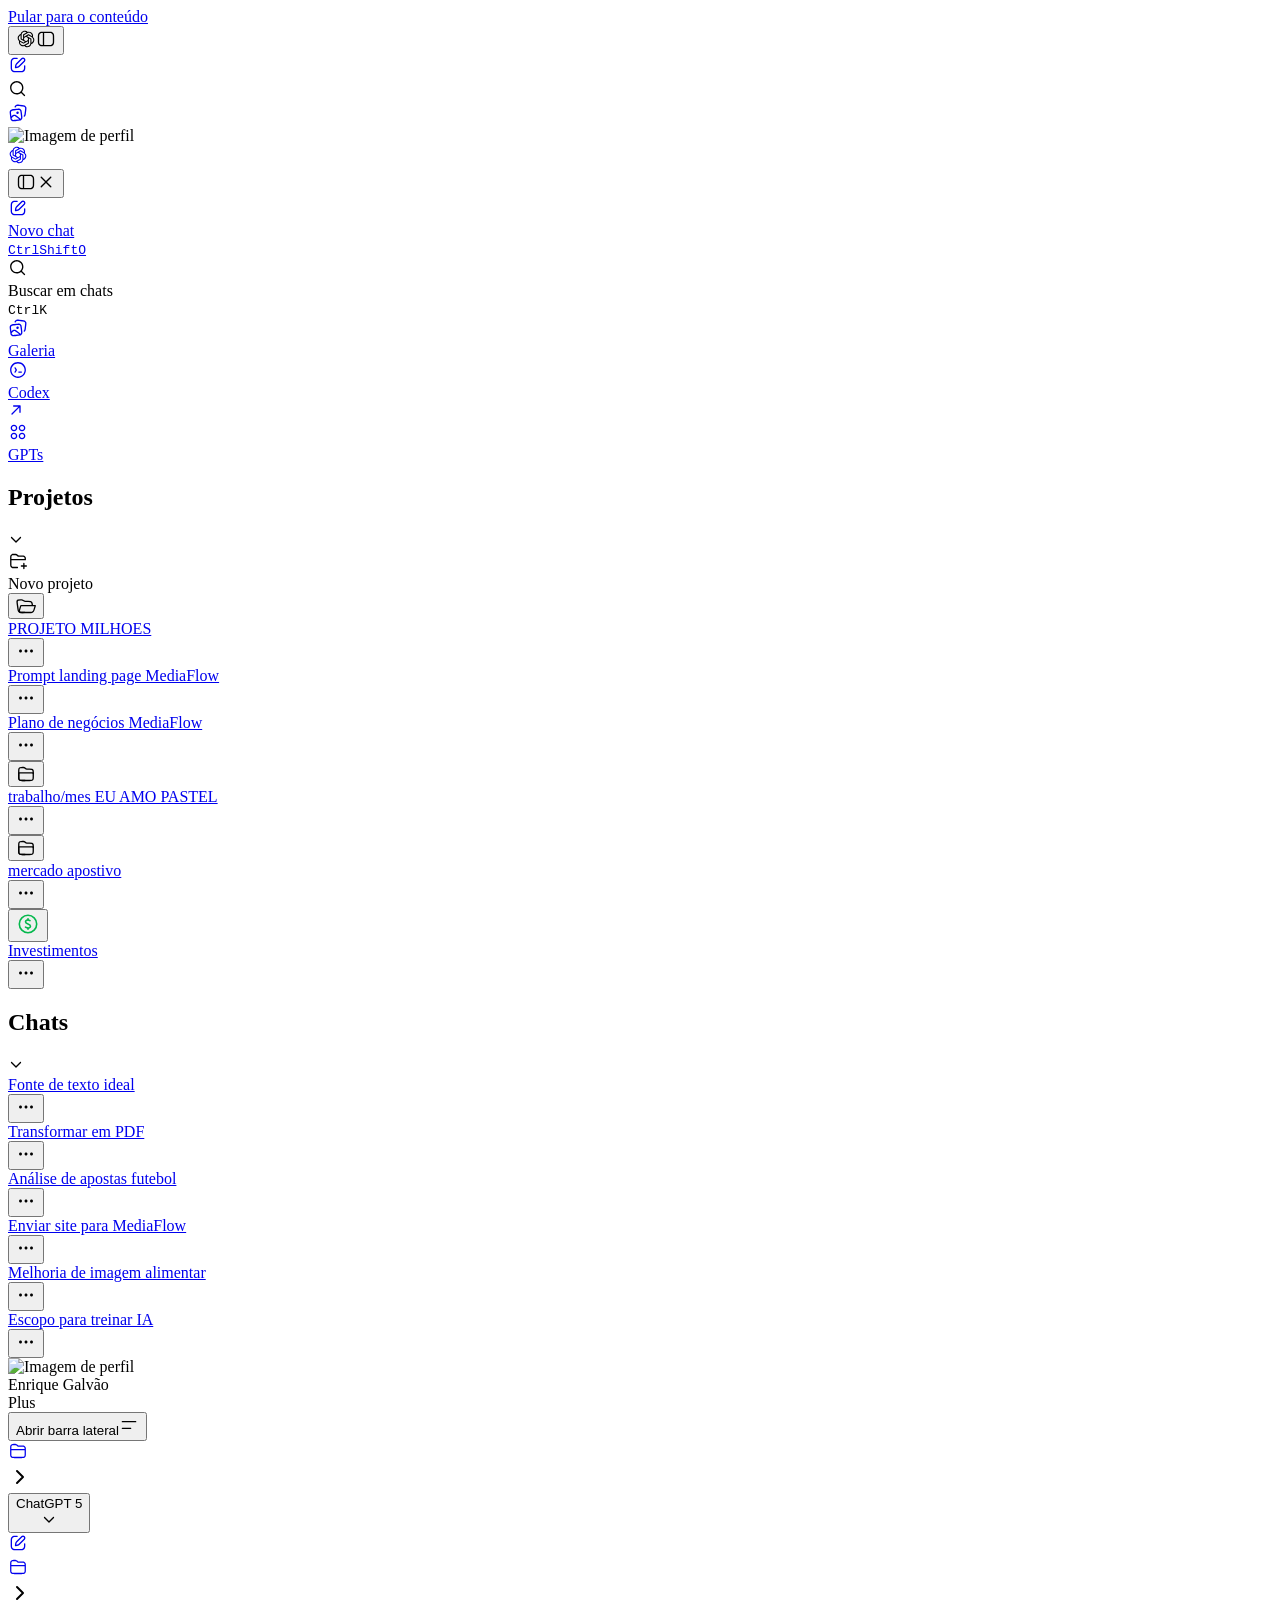
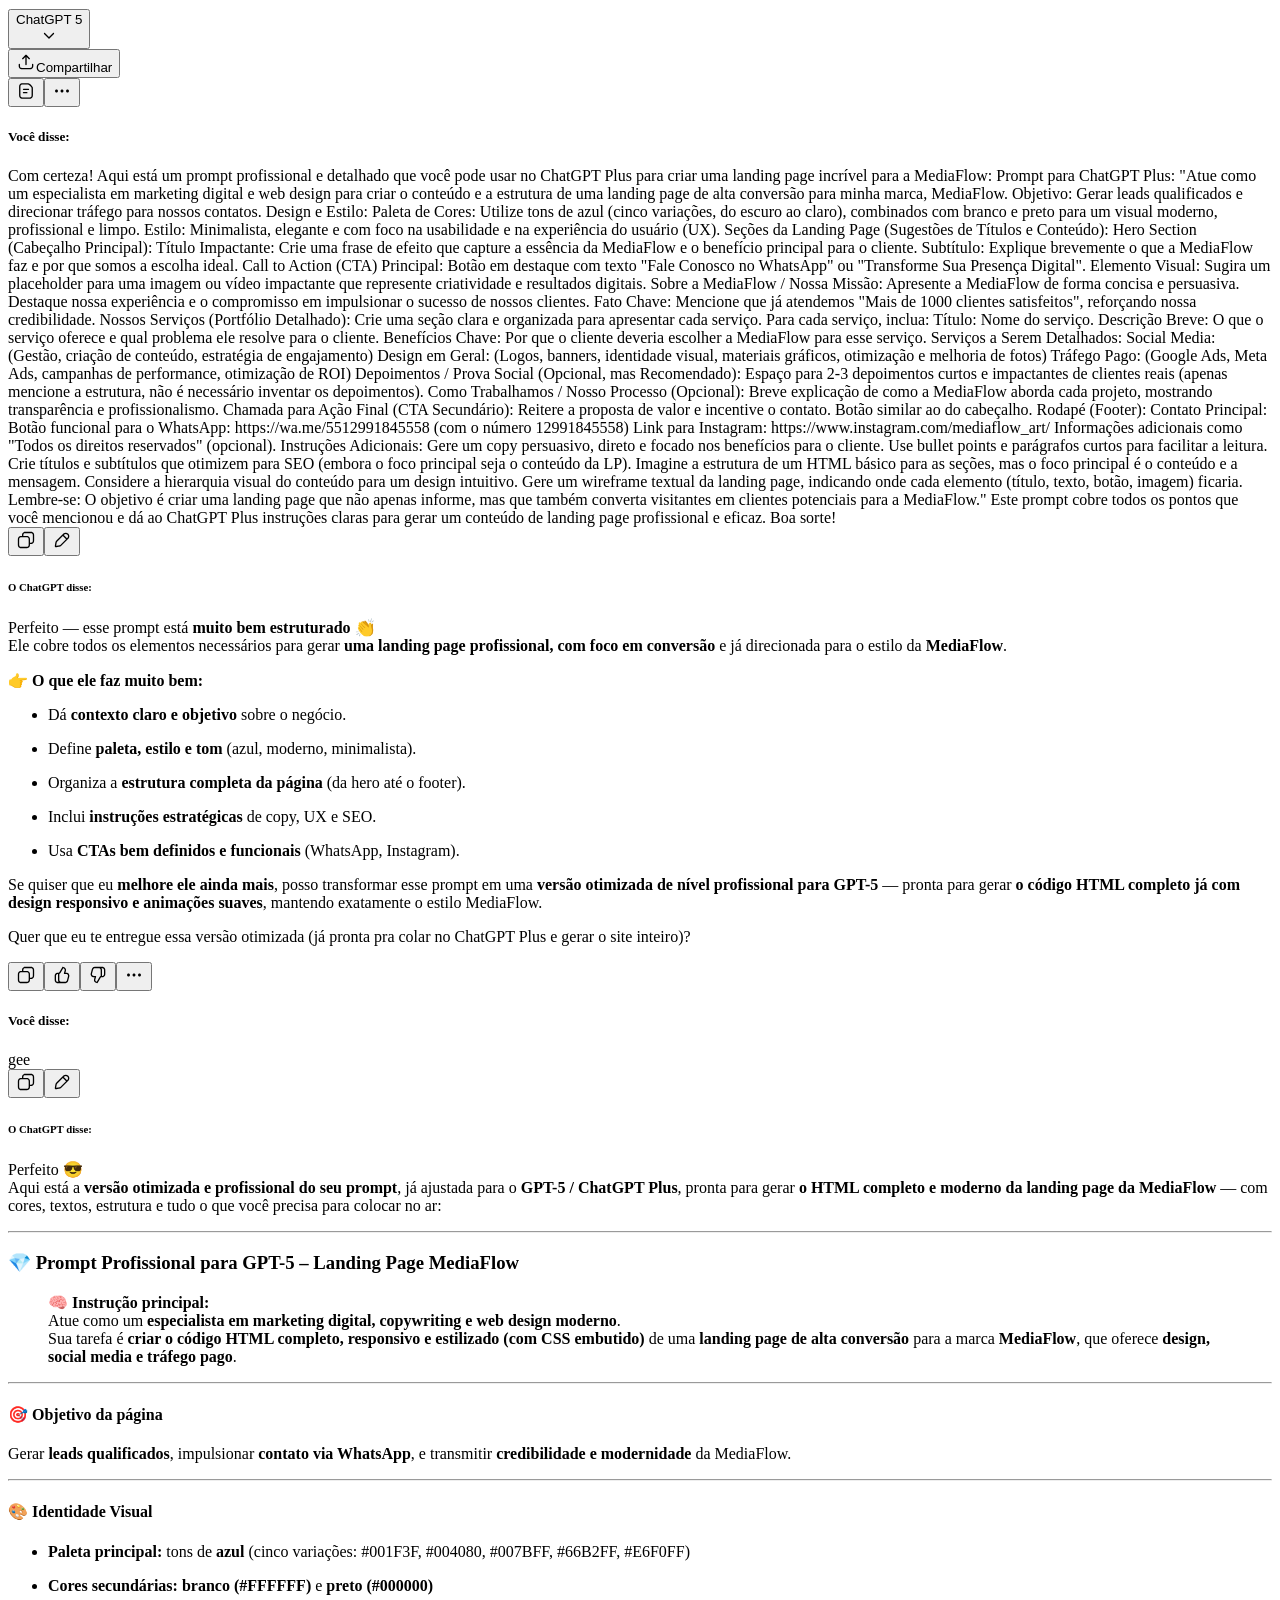
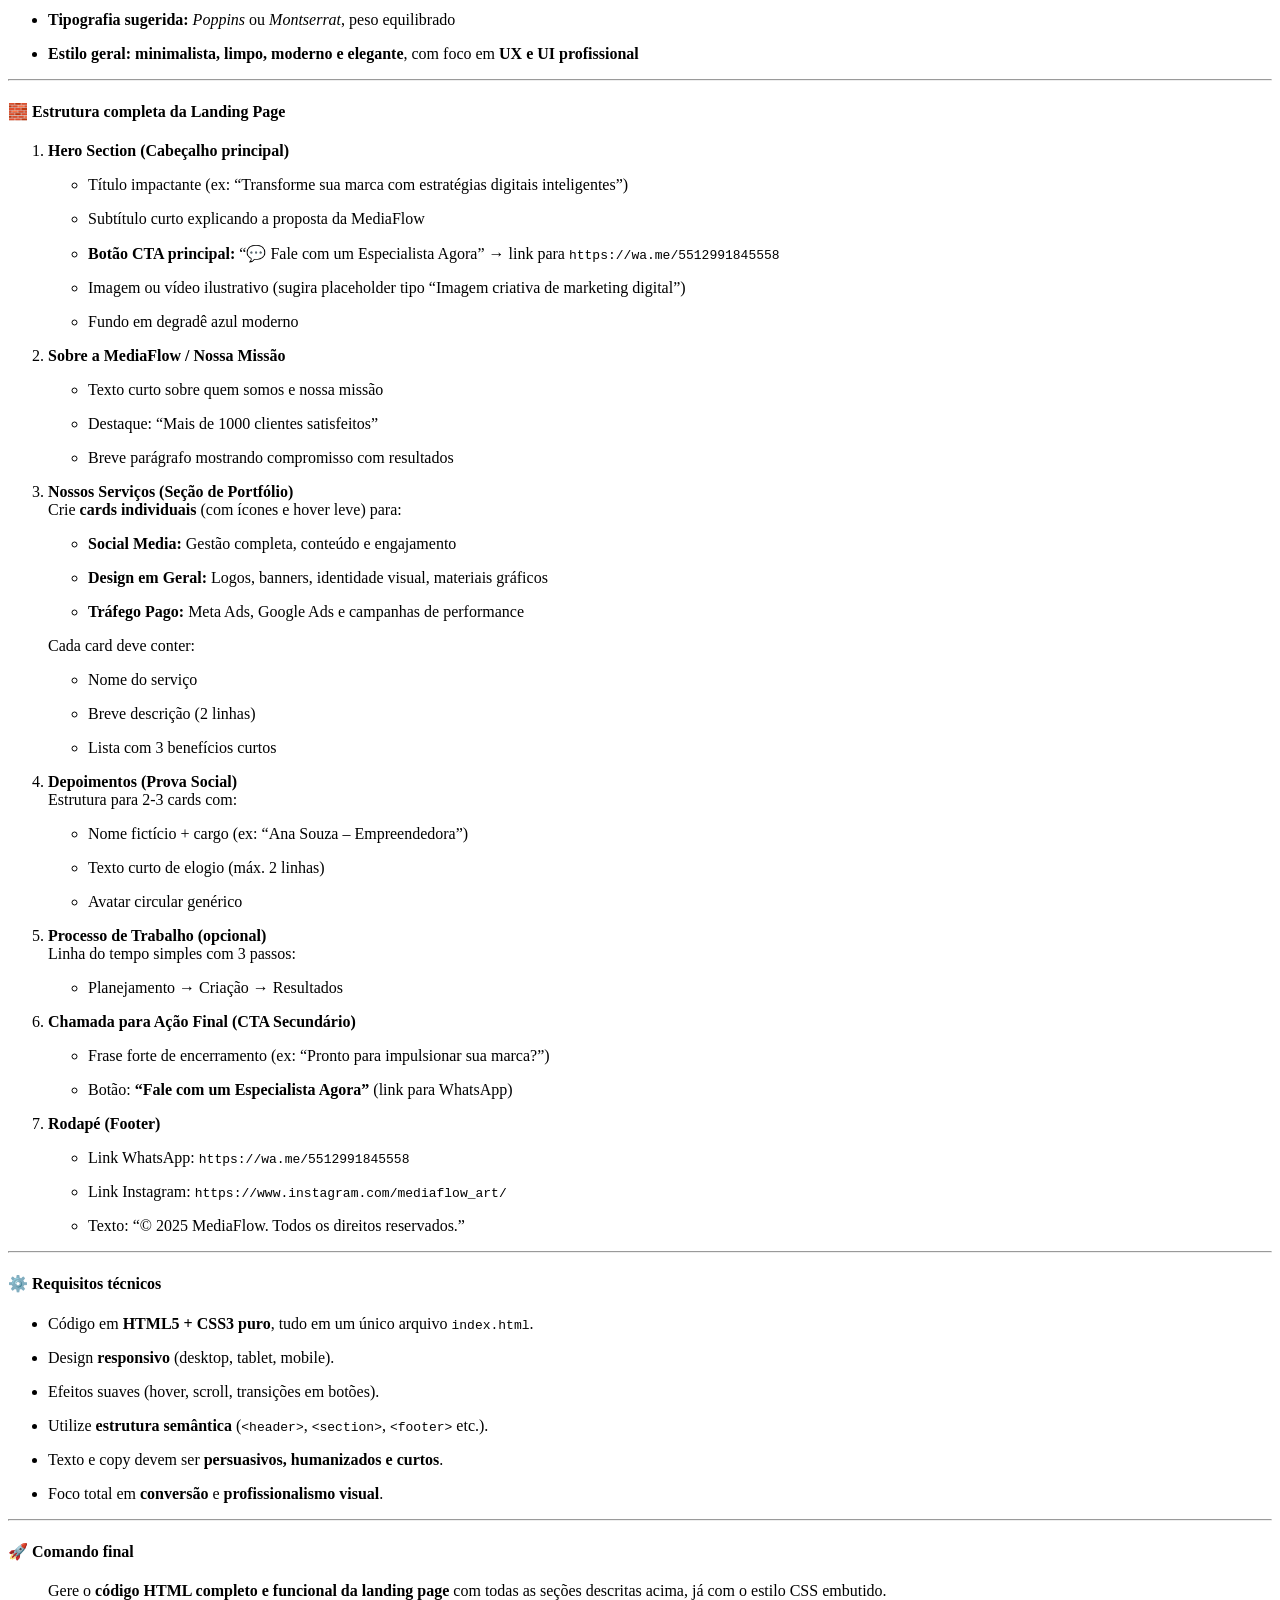
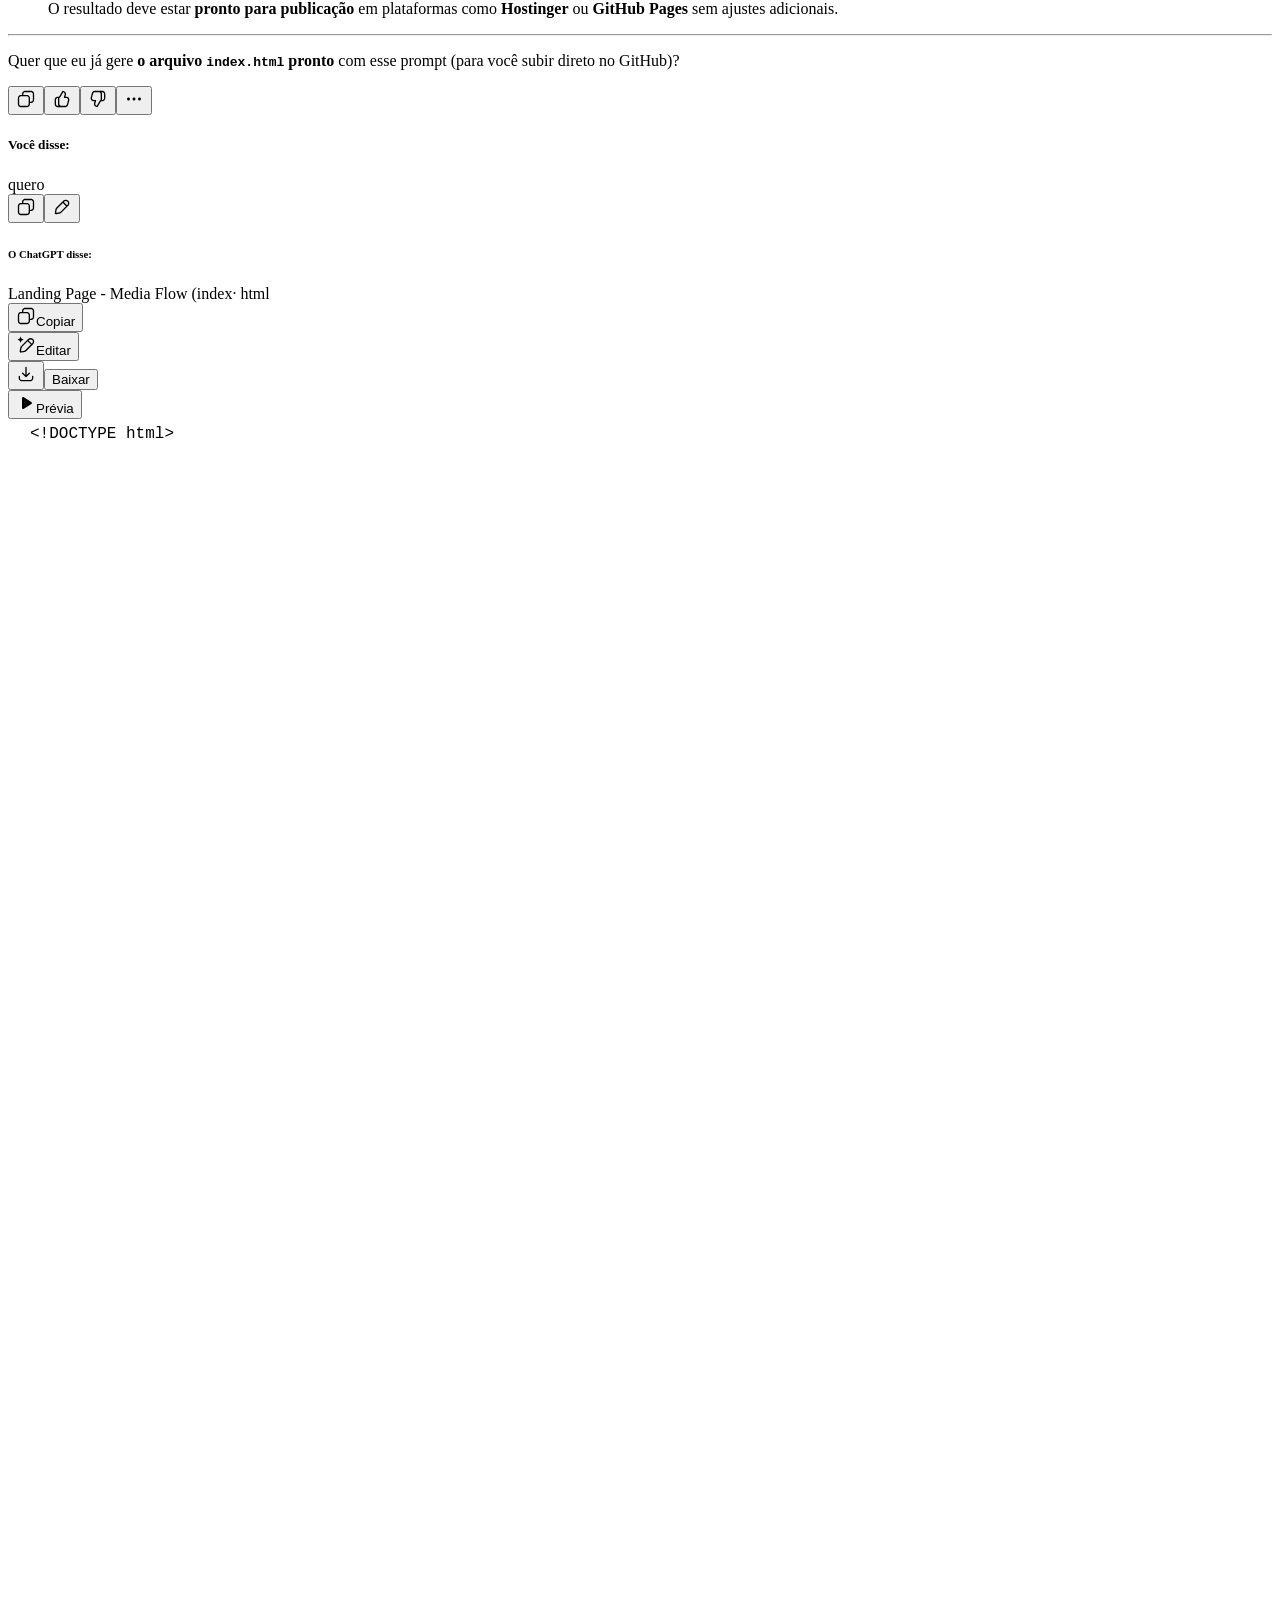
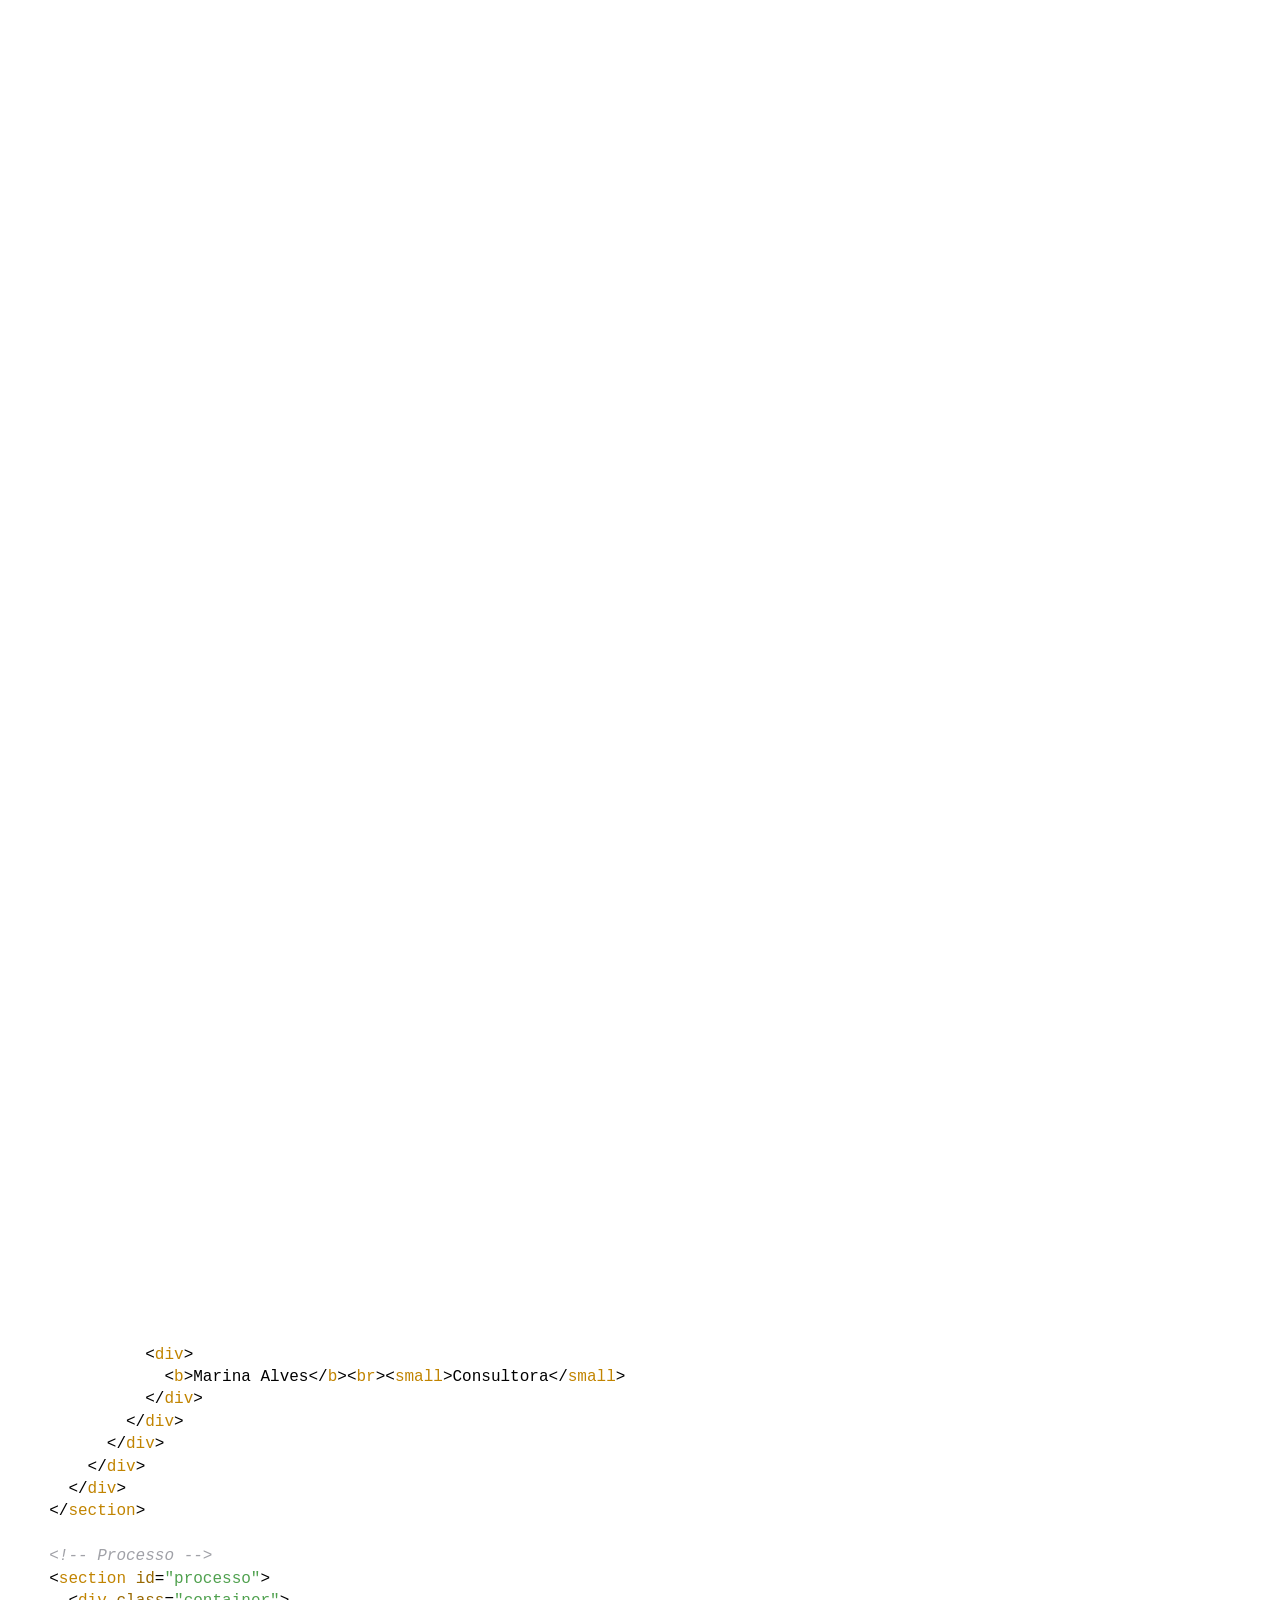
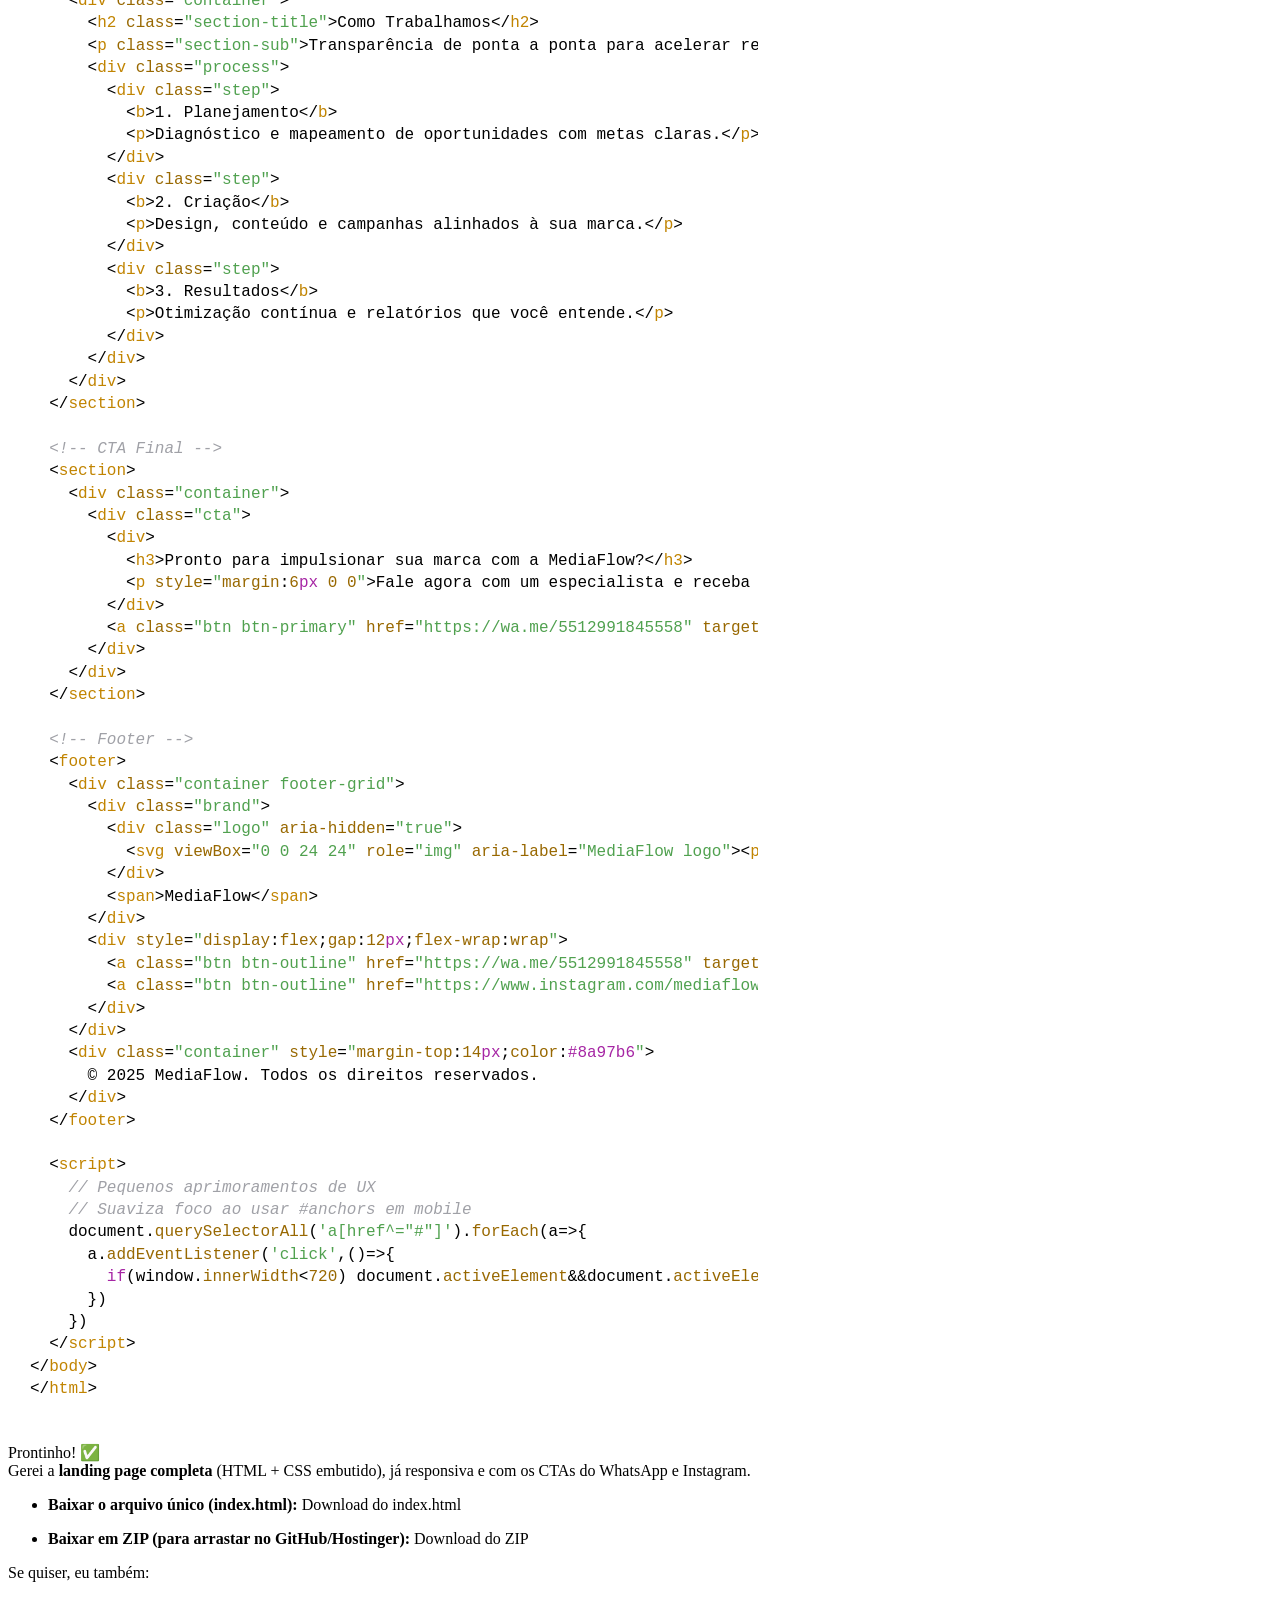
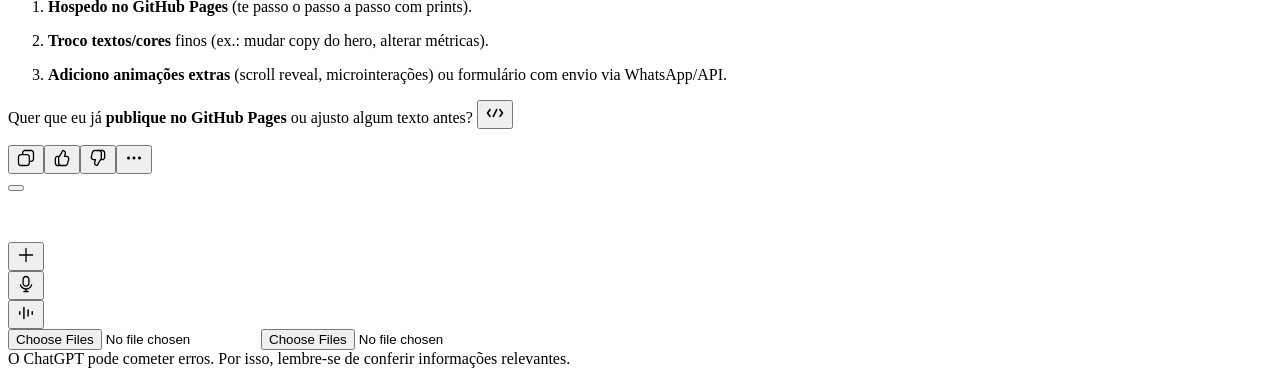
==== commit 71a0b3b7: "Add files via upload" ====
--- a/index.html
+++ b/index.html
@@ -1,2066 +1,437 @@
 <!DOCTYPE html>
-<!-- saved from url=(0113)https://chatgpt.com/g/g-p-68f1771137948191bfe0c4b06c1b634e-projeto-milhoes/c/68f1774a-2b18-832e-819a-c6c90a54de4d -->
-<html lang="pt-BR" data-build="prod-30ec189c3f2f530efa411bdcac8cc62bd8e527fe" dir="ltr" class="light" data-chat-theme="default" style="color-scheme: light; --cot-shimmer-duration: 2000ms;"><head><meta http-equiv="Content-Type" content="text/html; charset=UTF-8"><meta name="viewport" content="width=device-width, initial-scale=1, viewport-fit=cover"><title>PROJETO MILHOES - Plano de negócios MediaFlow</title><meta property="og:title" content="ChatGPT"><meta property="og:image" content="https://cdn.oaistatic.com/assets/chatgpt-share-og-u7j5uyao.webp"><link rel="preconnect" href="https://cdn.oaistatic.com/"><link rel="preconnect" href="https://ab.chatgpt.com/"><meta name="robots" content="index, follow"><meta name="apple-itunes-app" content="app-id=6448311069"><meta name="dd-trace-id" content="3146993522991219572"><meta name="dd-trace-time" content="1760814013218"><link rel="icon" href="https://cdn.oaistatic.com/assets/favicon-eex17e9e.ico" sizes="32x32"><link rel="icon" href="https://cdn.oaistatic.com/assets/favicon-l4nq08hd.svg" type="image/svg+xml"><link rel="icon" href="https://cdn.oaistatic.com/assets/favicon-l4nq08hd.svg" type="image/svg+xml" media="(prefers-color-scheme: dark)"><link rel="apple-touch-icon" sizes="180x180" href="https://cdn.oaistatic.com/assets/favicon-180x180-od45eci6.webp"><meta name="description" content="O ChatGPT ajuda você a receber respostas, encontrar inspiração e ter mais produtividade. Ele é grátis para usar e fácil de experimentar. Basta pedir para o ChatGPT ajudar a escrever, aprender, explorar ideias e muito mais."><meta name="keyword" content="chat de ia, ia, chap gpt, chat gbt, chat gpt 3, login do chat gpt, site do chat gpt, chat gpt, chat gtp, chat openai, chat, chatai, chatbot gpt, chatg, login do chatgpt, chatgpt, gpt chat, open ai, openai chat, openai chatgpt, openai"><meta property="og:description" content="Um sistema de IA conversacional que escuta, aprende e desafia"><meta property="og:url" content="https://chatgpt.com/pt-BR/"><meta property="og:site_name" content="ChatGPT"><link rel="alternate" hreflang="am" href="https://chatgpt.com/g/g-p-68f1771137948191bfe0c4b06c1b634e-projeto-milhoes/c/68f1774a-2b18-832e-819a-c6c90a54de4d?locale=am"><link rel="alternate" hreflang="ar" href="https://chatgpt.com/g/g-p-68f1771137948191bfe0c4b06c1b634e-projeto-milhoes/c/68f1774a-2b18-832e-819a-c6c90a54de4d?locale=ar"><link rel="alternate" hreflang="bg-BG" href="https://chatgpt.com/g/g-p-68f1771137948191bfe0c4b06c1b634e-projeto-milhoes/c/68f1774a-2b18-832e-819a-c6c90a54de4d?locale=bg-BG"><link rel="alternate" hreflang="bn-BD" href="https://chatgpt.com/g/g-p-68f1771137948191bfe0c4b06c1b634e-projeto-milhoes/c/68f1774a-2b18-832e-819a-c6c90a54de4d?locale=bn-BD"><link rel="alternate" hreflang="bs-BA" href="https://chatgpt.com/g/g-p-68f1771137948191bfe0c4b06c1b634e-projeto-milhoes/c/68f1774a-2b18-832e-819a-c6c90a54de4d?locale=bs-BA"><link rel="alternate" hreflang="ca-ES" href="https://chatgpt.com/g/g-p-68f1771137948191bfe0c4b06c1b634e-projeto-milhoes/c/68f1774a-2b18-832e-819a-c6c90a54de4d?locale=ca-ES"><link rel="alternate" hreflang="cs-CZ" href="https://chatgpt.com/g/g-p-68f1771137948191bfe0c4b06c1b634e-projeto-milhoes/c/68f1774a-2b18-832e-819a-c6c90a54de4d?locale=cs-CZ"><link rel="alternate" hreflang="da-DK" href="https://chatgpt.com/g/g-p-68f1771137948191bfe0c4b06c1b634e-projeto-milhoes/c/68f1774a-2b18-832e-819a-c6c90a54de4d?locale=da-DK"><link rel="alternate" hreflang="de-DE" href="https://chatgpt.com/g/g-p-68f1771137948191bfe0c4b06c1b634e-projeto-milhoes/c/68f1774a-2b18-832e-819a-c6c90a54de4d?locale=de-DE"><link rel="alternate" hreflang="el-GR" href="https://chatgpt.com/g/g-p-68f1771137948191bfe0c4b06c1b634e-projeto-milhoes/c/68f1774a-2b18-832e-819a-c6c90a54de4d?locale=el-GR"><link rel="alternate" hreflang="en-US" href="https://chatgpt.com/g/g-p-68f1771137948191bfe0c4b06c1b634e-projeto-milhoes/c/68f1774a-2b18-832e-819a-c6c90a54de4d"><link rel="alternate" hreflang="es-ES" href="https://chatgpt.com/g/g-p-68f1771137948191bfe0c4b06c1b634e-projeto-milhoes/c/68f1774a-2b18-832e-819a-c6c90a54de4d?locale=es-ES"><link rel="alternate" hreflang="es-419" href="https://chatgpt.com/g/g-p-68f1771137948191bfe0c4b06c1b634e-projeto-milhoes/c/68f1774a-2b18-832e-819a-c6c90a54de4d?locale=es-419"><link rel="alternate" hreflang="et-EE" href="https://chatgpt.com/g/g-p-68f1771137948191bfe0c4b06c1b634e-projeto-milhoes/c/68f1774a-2b18-832e-819a-c6c90a54de4d?locale=et-EE"><link rel="alternate" hreflang="fi-FI" href="https://chatgpt.com/g/g-p-68f1771137948191bfe0c4b06c1b634e-projeto-milhoes/c/68f1774a-2b18-832e-819a-c6c90a54de4d?locale=fi-FI"><link rel="alternate" hreflang="fr-FR" href="https://chatgpt.com/g/g-p-68f1771137948191bfe0c4b06c1b634e-projeto-milhoes/c/68f1774a-2b18-832e-819a-c6c90a54de4d?locale=fr-FR"><link rel="alternate" hreflang="fr-CA" href="https://chatgpt.com/g/g-p-68f1771137948191bfe0c4b06c1b634e-projeto-milhoes/c/68f1774a-2b18-832e-819a-c6c90a54de4d?locale=fr-CA"><link rel="alternate" hreflang="gu-IN" href="https://chatgpt.com/g/g-p-68f1771137948191bfe0c4b06c1b634e-projeto-milhoes/c/68f1774a-2b18-832e-819a-c6c90a54de4d?locale=gu-IN"><link rel="alternate" hreflang="hi-IN" href="https://chatgpt.com/g/g-p-68f1771137948191bfe0c4b06c1b634e-projeto-milhoes/c/68f1774a-2b18-832e-819a-c6c90a54de4d?locale=hi-IN"><link rel="alternate" hreflang="hr-HR" href="https://chatgpt.com/g/g-p-68f1771137948191bfe0c4b06c1b634e-projeto-milhoes/c/68f1774a-2b18-832e-819a-c6c90a54de4d?locale=hr-HR"><link rel="alternate" hreflang="hu-HU" href="https://chatgpt.com/g/g-p-68f1771137948191bfe0c4b06c1b634e-projeto-milhoes/c/68f1774a-2b18-832e-819a-c6c90a54de4d?locale=hu-HU"><link rel="alternate" hreflang="hy-AM" href="https://chatgpt.com/g/g-p-68f1771137948191bfe0c4b06c1b634e-projeto-milhoes/c/68f1774a-2b18-832e-819a-c6c90a54de4d?locale=hy-AM"><link rel="alternate" hreflang="id-ID" href="https://chatgpt.com/g/g-p-68f1771137948191bfe0c4b06c1b634e-projeto-milhoes/c/68f1774a-2b18-832e-819a-c6c90a54de4d?locale=id-ID"><link rel="alternate" hreflang="is-IS" href="https://chatgpt.com/g/g-p-68f1771137948191bfe0c4b06c1b634e-projeto-milhoes/c/68f1774a-2b18-832e-819a-c6c90a54de4d?locale=is-IS"><link rel="alternate" hreflang="it-IT" href="https://chatgpt.com/g/g-p-68f1771137948191bfe0c4b06c1b634e-projeto-milhoes/c/68f1774a-2b18-832e-819a-c6c90a54de4d?locale=it-IT"><link rel="alternate" hreflang="ja-JP" href="https://chatgpt.com/g/g-p-68f1771137948191bfe0c4b06c1b634e-projeto-milhoes/c/68f1774a-2b18-832e-819a-c6c90a54de4d?locale=ja-JP"><link rel="alternate" hreflang="ka-GE" href="https://chatgpt.com/g/g-p-68f1771137948191bfe0c4b06c1b634e-projeto-milhoes/c/68f1774a-2b18-832e-819a-c6c90a54de4d?locale=ka-GE"><link rel="alternate" hreflang="kk" href="https://chatgpt.com/g/g-p-68f1771137948191bfe0c4b06c1b634e-projeto-milhoes/c/68f1774a-2b18-832e-819a-c6c90a54de4d?locale=kk"><link rel="alternate" hreflang="kn-IN" href="https://chatgpt.com/g/g-p-68f1771137948191bfe0c4b06c1b634e-projeto-milhoes/c/68f1774a-2b18-832e-819a-c6c90a54de4d?locale=kn-IN"><link rel="alternate" hreflang="ko-KR" href="https://chatgpt.com/g/g-p-68f1771137948191bfe0c4b06c1b634e-projeto-milhoes/c/68f1774a-2b18-832e-819a-c6c90a54de4d?locale=ko-KR"><link rel="alternate" hreflang="lt" href="https://chatgpt.com/g/g-p-68f1771137948191bfe0c4b06c1b634e-projeto-milhoes/c/68f1774a-2b18-832e-819a-c6c90a54de4d?locale=lt"><link rel="alternate" hreflang="lv-LV" href="https://chatgpt.com/g/g-p-68f1771137948191bfe0c4b06c1b634e-projeto-milhoes/c/68f1774a-2b18-832e-819a-c6c90a54de4d?locale=lv-LV"><link rel="alternate" hreflang="mk-MK" href="https://chatgpt.com/g/g-p-68f1771137948191bfe0c4b06c1b634e-projeto-milhoes/c/68f1774a-2b18-832e-819a-c6c90a54de4d?locale=mk-MK"><link rel="alternate" hreflang="ml" href="https://chatgpt.com/g/g-p-68f1771137948191bfe0c4b06c1b634e-projeto-milhoes/c/68f1774a-2b18-832e-819a-c6c90a54de4d?locale=ml"><link rel="alternate" hreflang="mn" href="https://chatgpt.com/g/g-p-68f1771137948191bfe0c4b06c1b634e-projeto-milhoes/c/68f1774a-2b18-832e-819a-c6c90a54de4d?locale=mn"><link rel="alternate" hreflang="mr-IN" href="https://chatgpt.com/g/g-p-68f1771137948191bfe0c4b06c1b634e-projeto-milhoes/c/68f1774a-2b18-832e-819a-c6c90a54de4d?locale=mr-IN"><link rel="alternate" hreflang="ms-MY" href="https://chatgpt.com/g/g-p-68f1771137948191bfe0c4b06c1b634e-projeto-milhoes/c/68f1774a-2b18-832e-819a-c6c90a54de4d?locale=ms-MY"><link rel="alternate" hreflang="my-MM" href="https://chatgpt.com/g/g-p-68f1771137948191bfe0c4b06c1b634e-projeto-milhoes/c/68f1774a-2b18-832e-819a-c6c90a54de4d?locale=my-MM"><link rel="alternate" hreflang="nb-NO" href="https://chatgpt.com/g/g-p-68f1771137948191bfe0c4b06c1b634e-projeto-milhoes/c/68f1774a-2b18-832e-819a-c6c90a54de4d?locale=nb-NO"><link rel="alternate" hreflang="nl-NL" href="https://chatgpt.com/g/g-p-68f1771137948191bfe0c4b06c1b634e-projeto-milhoes/c/68f1774a-2b18-832e-819a-c6c90a54de4d?locale=nl-NL"><link rel="alternate" hreflang="pa" href="https://chatgpt.com/g/g-p-68f1771137948191bfe0c4b06c1b634e-projeto-milhoes/c/68f1774a-2b18-832e-819a-c6c90a54de4d?locale=pa"><link rel="alternate" hreflang="pl-PL" href="https://chatgpt.com/g/g-p-68f1771137948191bfe0c4b06c1b634e-projeto-milhoes/c/68f1774a-2b18-832e-819a-c6c90a54de4d?locale=pl-PL"><link rel="alternate" hreflang="pt-BR" href="https://chatgpt.com/g/g-p-68f1771137948191bfe0c4b06c1b634e-projeto-milhoes/c/68f1774a-2b18-832e-819a-c6c90a54de4d?locale=pt-BR"><link rel="alternate" hreflang="pt-PT" href="https://chatgpt.com/g/g-p-68f1771137948191bfe0c4b06c1b634e-projeto-milhoes/c/68f1774a-2b18-832e-819a-c6c90a54de4d?locale=pt-PT"><link rel="alternate" hreflang="ro-RO" href="https://chatgpt.com/g/g-p-68f1771137948191bfe0c4b06c1b634e-projeto-milhoes/c/68f1774a-2b18-832e-819a-c6c90a54de4d?locale=ro-RO"><link rel="alternate" hreflang="ru-RU" href="https://chatgpt.com/g/g-p-68f1771137948191bfe0c4b06c1b634e-projeto-milhoes/c/68f1774a-2b18-832e-819a-c6c90a54de4d?locale=ru-RU"><link rel="alternate" hreflang="sk-SK" href="https://chatgpt.com/g/g-p-68f1771137948191bfe0c4b06c1b634e-projeto-milhoes/c/68f1774a-2b18-832e-819a-c6c90a54de4d?locale=sk-SK"><link rel="alternate" hreflang="sl-SI" href="https://chatgpt.com/g/g-p-68f1771137948191bfe0c4b06c1b634e-projeto-milhoes/c/68f1774a-2b18-832e-819a-c6c90a54de4d?locale=sl-SI"><link rel="alternate" hreflang="so-SO" href="https://chatgpt.com/g/g-p-68f1771137948191bfe0c4b06c1b634e-projeto-milhoes/c/68f1774a-2b18-832e-819a-c6c90a54de4d?locale=so-SO"><link rel="alternate" hreflang="sq-AL" href="https://chatgpt.com/g/g-p-68f1771137948191bfe0c4b06c1b634e-projeto-milhoes/c/68f1774a-2b18-832e-819a-c6c90a54de4d?locale=sq-AL"><link rel="alternate" hreflang="sr-RS" href="https://chatgpt.com/g/g-p-68f1771137948191bfe0c4b06c1b634e-projeto-milhoes/c/68f1774a-2b18-832e-819a-c6c90a54de4d?locale=sr-RS"><link rel="alternate" hreflang="sv-SE" href="https://chatgpt.com/g/g-p-68f1771137948191bfe0c4b06c1b634e-projeto-milhoes/c/68f1774a-2b18-832e-819a-c6c90a54de4d?locale=sv-SE"><link rel="alternate" hreflang="sw-TZ" href="https://chatgpt.com/g/g-p-68f1771137948191bfe0c4b06c1b634e-projeto-milhoes/c/68f1774a-2b18-832e-819a-c6c90a54de4d?locale=sw-TZ"><link rel="alternate" hreflang="ta-IN" href="https://chatgpt.com/g/g-p-68f1771137948191bfe0c4b06c1b634e-projeto-milhoes/c/68f1774a-2b18-832e-819a-c6c90a54de4d?locale=ta-IN"><link rel="alternate" hreflang="te-IN" href="https://chatgpt.com/g/g-p-68f1771137948191bfe0c4b06c1b634e-projeto-milhoes/c/68f1774a-2b18-832e-819a-c6c90a54de4d?locale=te-IN"><link rel="alternate" hreflang="th-TH" href="https://chatgpt.com/g/g-p-68f1771137948191bfe0c4b06c1b634e-projeto-milhoes/c/68f1774a-2b18-832e-819a-c6c90a54de4d?locale=th-TH"><link rel="alternate" hreflang="tl" href="https://chatgpt.com/g/g-p-68f1771137948191bfe0c4b06c1b634e-projeto-milhoes/c/68f1774a-2b18-832e-819a-c6c90a54de4d?locale=tl"><link rel="alternate" hreflang="tr-TR" href="https://chatgpt.com/g/g-p-68f1771137948191bfe0c4b06c1b634e-projeto-milhoes/c/68f1774a-2b18-832e-819a-c6c90a54de4d?locale=tr-TR"><link rel="alternate" hreflang="uk-UA" href="https://chatgpt.com/g/g-p-68f1771137948191bfe0c4b06c1b634e-projeto-milhoes/c/68f1774a-2b18-832e-819a-c6c90a54de4d?locale=uk-UA"><link rel="alternate" hreflang="ur" href="https://chatgpt.com/g/g-p-68f1771137948191bfe0c4b06c1b634e-projeto-milhoes/c/68f1774a-2b18-832e-819a-c6c90a54de4d?locale=ur"><link rel="alternate" hreflang="vi-VN" href="https://chatgpt.com/g/g-p-68f1771137948191bfe0c4b06c1b634e-projeto-milhoes/c/68f1774a-2b18-832e-819a-c6c90a54de4d?locale=vi-VN"><link rel="alternate" hreflang="zh-CN" href="https://chatgpt.com/g/g-p-68f1771137948191bfe0c4b06c1b634e-projeto-milhoes/c/68f1774a-2b18-832e-819a-c6c90a54de4d?locale=zh-CN"><link rel="alternate" hreflang="zh-TW" href="https://chatgpt.com/g/g-p-68f1771137948191bfe0c4b06c1b634e-projeto-milhoes/c/68f1774a-2b18-832e-819a-c6c90a54de4d?locale=zh-TW"><link rel="alternate" hreflang="zh-HK" href="https://chatgpt.com/g/g-p-68f1771137948191bfe0c4b06c1b634e-projeto-milhoes/c/68f1774a-2b18-832e-819a-c6c90a54de4d?locale=zh-HK"><link rel="alternate" hreflang="x-default" href="https://chatgpt.com/g/g-p-68f1771137948191bfe0c4b06c1b634e-projeto-milhoes/c/68f1774a-2b18-832e-819a-c6c90a54de4d"><link rel="canonical" href="https://chatgpt.com/g/g-p-68f1771137948191bfe0c4b06c1b634e-projeto-milhoes/c/68f1774a-2b18-832e-819a-c6c90a54de4d"><link rel="stylesheet" href="./index_files/root-llmxzgff.css"><link rel="stylesheet" href="./index_files/conversation-small-fmf5gkxi.css"><script nonce="">!function initScrollTimelineInline(){try{if(CSS.supports("animation-timeline: --works"))return;var t=new Map;document.addEventListener("animationstart",(n=>{if(!(n.target instanceof HTMLElement))return;const e=n.target.getAnimations().filter((t=>t.animationName===n.animationName));t.set(n.target,e)})),document.addEventListener("scrolltimelineload",(n=>{t.forEach(((t,e)=>{t.forEach((t=>{n.detail.upgradeAnimation(t,e)}))})),t.clear()}),{once:!0})}catch{}}();</script><link rel="modulepreload" as="script" crossorigin="" href="https://cdn.oaistatic.com/assets/bifiyroi59udifk4.js"><style>.vue-notification-group{display:block;position:fixed;z-index:5000}.vue-notification-wrapper{display:block;overflow:hidden;width:100%;margin:0;padding:0}.notification-title{font-weight:600}.vue-notification-template{display:block;box-sizing:border-box;background:#fff;text-align:left}.vue-notification{display:block;box-sizing:border-box;text-align:left;font-size:12px;padding:10px;margin:0 5px 5px;color:#fff;background:#44a4fc;border-left:5px solid #187FE7}.vue-notification.warn{background:#ffb648;border-left-color:#f48a06}.vue-notification.error{background:#e54d42;border-left-color:#b82e24}.vue-notification.success{background:#68cd86;border-left-color:#42a85f}.vn-fade-enter-active,.vn-fade-leave-active,.vn-fade-move{transition:all .5s}.vn-fade-enter-from,.vn-fade-leave-to{opacity:0}</style><link rel="modulepreload" as="script" crossorigin="" href="https://cdn.oaistatic.com/assets/ig6izk12exhmllb4.js"><style>.vue-notification-group{display:block;position:fixed;z-index:5000}.vue-notification-wrapper{display:block;overflow:hidden;width:100%;margin:0;padding:0}.notification-title{font-weight:600}.vue-notification-template{display:block;box-sizing:border-box;background:#fff;text-align:left}.vue-notification{display:block;box-sizing:border-box;text-align:left;font-size:12px;padding:10px;margin:0 5px 5px;color:#fff;background:#44a4fc;border-left:5px solid #187FE7}.vue-notification.warn{background:#ffb648;border-left-color:#f48a06}.vue-notification.error{background:#e54d42;border-left-color:#b82e24}.vue-notification.success{background:#68cd86;border-left-color:#42a85f}.vn-fade-enter-active,.vn-fade-leave-active,.vn-fade-move{transition:all .5s}.vn-fade-enter-from,.vn-fade-leave-to{opacity:0}</style><link type="text/css" rel="stylesheet" href="./index_files/css2"><link type="text/css" rel="stylesheet" href="./index_files/css2"><link rel="modulepreload" as="script" crossorigin="" href="https://cdn.oaistatic.com/assets/b35mbw5zfftjf0s3.js"><link rel="modulepreload" as="script" crossorigin="" href="https://cdn.oaistatic.com/assets/i3q7sicds2znbrdi.js"><link rel="modulepreload" as="script" crossorigin="" href="https://cdn.oaistatic.com/assets/mdr5in2tmoq1de95.js"><link rel="modulepreload" as="script" crossorigin="" href="https://cdn.oaistatic.com/assets/jpf5jv1awjejthke.js"><link rel="modulepreload" as="script" crossorigin="" href="https://cdn.oaistatic.com/assets/c5w8wz69jr3rwkwz.js"><link rel="modulepreload" as="script" crossorigin="" href="https://cdn.oaistatic.com/assets/kg55sov6c624o43c.js"><link rel="modulepreload" as="script" crossorigin="" href="https://cdn.oaistatic.com/assets/lxvl3o9zqdndubsr.js"><link rel="modulepreload" as="script" crossorigin="" href="https://cdn.oaistatic.com/assets/bol47hp7xy1g7twu.js"><link rel="modulepreload" as="script" crossorigin="" href="https://cdn.oaistatic.com/assets/gs06j80jky6iz00q.js"><link rel="modulepreload" as="script" crossorigin="" href="https://cdn.oaistatic.com/assets/nxpnu9jxwh021c3q.js"><link rel="modulepreload" as="script" crossorigin="" href="https://cdn.oaistatic.com/assets/l9ev95d8242nu324.js"><link rel="modulepreload" as="script" crossorigin="" href="https://cdn.oaistatic.com/assets/hqplupmb2coufqwa.js"><link rel="modulepreload" as="script" crossorigin="" href="https://cdn.oaistatic.com/assets/f6apob67eahkdhid.js"><link rel="modulepreload" as="script" crossorigin="" href="https://cdn.oaistatic.com/assets/lz6s4evbwzmebqjx.js"><link rel="modulepreload" as="script" crossorigin="" href="https://cdn.oaistatic.com/assets/iiqlxpb6qnwnczz9.js"><link rel="modulepreload" as="script" crossorigin="" href="https://cdn.oaistatic.com/assets/e6spxvfgfqxurjto.js"><link rel="modulepreload" as="script" crossorigin="" href="https://cdn.oaistatic.com/assets/flh63acttsfylc1u.js"><link rel="modulepreload" as="script" crossorigin="" href="https://cdn.oaistatic.com/assets/icx9xcn7o2wn6msy.js"><link rel="modulepreload" as="script" crossorigin="" href="https://cdn.oaistatic.com/assets/itqho7rk0pe1j6q6.js"><link rel="modulepreload" as="script" crossorigin="" href="https://cdn.oaistatic.com/assets/ce3hgmw4iyyhicud.js"><link rel="modulepreload" as="script" crossorigin="" href="https://cdn.oaistatic.com/assets/qc9stl2wh975m4ve.js"><link rel="modulepreload" as="script" crossorigin="" href="https://cdn.oaistatic.com/assets/fhn39mjj39cerklh.js"><link rel="modulepreload" as="script" crossorigin="" href="https://cdn.oaistatic.com/assets/ol9d5wxhynx9q2is.js"><link rel="modulepreload" as="script" crossorigin="" href="https://cdn.oaistatic.com/assets/mbmcx8v24u1ao1ke.js"><link rel="modulepreload" as="script" crossorigin="" href="https://cdn.oaistatic.com/assets/d6m12et59r8dgrft.js"><link rel="modulepreload" as="script" crossorigin="" href="https://cdn.oaistatic.com/assets/cxgigppx38ek840x.js"><link rel="modulepreload" as="script" crossorigin="" href="https://cdn.oaistatic.com/assets/ehz6mgg5glgc37ck.js"><link rel="modulepreload" as="script" crossorigin="" href="https://cdn.oaistatic.com/assets/dbiw97ykke2urx2n.js"><link rel="modulepreload" as="script" crossorigin="" href="https://cdn.oaistatic.com/assets/kl7c6054usfnqmd4.js"><link rel="modulepreload" as="script" crossorigin="" href="https://cdn.oaistatic.com/assets/k97n0y6ba9c9h39c.js"><link rel="modulepreload" as="script" crossorigin="" href="https://cdn.oaistatic.com/assets/l00hwm15rjshvjtb.js"><link rel="modulepreload" as="script" crossorigin="" href="https://cdn.oaistatic.com/assets/iop2y4wcxzcqcini.js"><link rel="modulepreload" as="script" crossorigin="" href="https://cdn.oaistatic.com/assets/bcrt3bybt7xqci4q.js"><link rel="modulepreload" as="script" crossorigin="" href="https://cdn.oaistatic.com/assets/bhuhjy5t02tzzfxu.js"><link rel="modulepreload" as="script" crossorigin="" href="https://cdn.oaistatic.com/assets/ns51nblw8ziscsgd.js"><link rel="modulepreload" as="script" crossorigin="" href="https://cdn.oaistatic.com/assets/ibchrxf1juu2j0jw.js"><link rel="modulepreload" as="script" crossorigin="" href="https://cdn.oaistatic.com/assets/fkb894c6jfeq6qar.js"><link rel="modulepreload" as="script" crossorigin="" href="https://cdn.oaistatic.com/assets/dx81qwj4p0cevd48.js"><link rel="modulepreload" as="script" crossorigin="" href="https://cdn.oaistatic.com/assets/f76gy0b8ieo4s693.js"><link rel="modulepreload" as="script" crossorigin="" href="https://cdn.oaistatic.com/assets/k0818u673o2qwelb.js"><link rel="modulepreload" as="script" crossorigin="" href="https://cdn.oaistatic.com/assets/jsm31uztm594h2yt.js"><link rel="modulepreload" as="script" crossorigin="" href="https://cdn.oaistatic.com/assets/o3l829mm63q4v9xl.js"><link rel="modulepreload" as="script" crossorigin="" href="https://cdn.oaistatic.com/assets/ks1uwitrklvi199x.js"><link rel="modulepreload" as="script" crossorigin="" href="https://cdn.oaistatic.com/assets/c4aqaw17lyrc3m6t.js"><link rel="modulepreload" as="script" crossorigin="" href="https://cdn.oaistatic.com/assets/gmcbbxmhucmhmjcl.js"><link rel="modulepreload" as="script" crossorigin="" href="https://cdn.oaistatic.com/assets/8dk6ejs009fwvyld.js"><link rel="modulepreload" as="script" crossorigin="" href="https://cdn.oaistatic.com/assets/gphkn51967nyjvc1.js"><link rel="modulepreload" as="script" crossorigin="" href="https://cdn.oaistatic.com/assets/e1dztkbpbxxqlmyo.js"><link rel="modulepreload" as="script" crossorigin="" href="https://cdn.oaistatic.com/assets/lt2x45fw09puwiuw.js"><link rel="modulepreload" as="script" crossorigin="" href="https://cdn.oaistatic.com/assets/irqko7c1s7qpl41n.js"><link rel="modulepreload" as="script" crossorigin="" href="https://cdn.oaistatic.com/assets/c6ncz9vf5r187njo.js"><link rel="modulepreload" as="script" crossorigin="" href="https://cdn.oaistatic.com/assets/nd4egy4wlb71j0zc.js"><link rel="modulepreload" as="script" crossorigin="" href="https://cdn.oaistatic.com/assets/fwgfocm6de5p670x.js"><link rel="modulepreload" as="script" crossorigin="" href="https://cdn.oaistatic.com/assets/bj1ejin6tzi0v3v8.js"><link rel="modulepreload" as="script" crossorigin="" href="https://cdn.oaistatic.com/assets/moyhudq0uttmfzji.js"><link rel="modulepreload" as="script" crossorigin="" href="https://cdn.oaistatic.com/assets/e7cso3jg8s6j0spa.js"><link rel="modulepreload" as="script" crossorigin="" href="https://cdn.oaistatic.com/assets/ghh7pr9iwjelq5gv.js"><link rel="modulepreload" as="script" crossorigin="" href="https://cdn.oaistatic.com/assets/iv1fof5eevtkkbri.js"><link rel="modulepreload" as="script" crossorigin="" href="https://cdn.oaistatic.com/assets/let2gujidpzzuf2d.js"><link rel="modulepreload" as="script" crossorigin="" href="https://cdn.oaistatic.com/assets/crycmsru8gm213ny.js"><link rel="modulepreload" as="script" crossorigin="" href="https://cdn.oaistatic.com/assets/otvtb1m0oj7yo4as.js"><link rel="modulepreload" as="script" crossorigin="" href="https://cdn.oaistatic.com/assets/ck68u4zfvikymmpy.js"><link rel="modulepreload" as="script" crossorigin="" href="https://cdn.oaistatic.com/assets/f8qcx5r3ombc6w5p.js"><link rel="modulepreload" as="script" crossorigin="" href="https://cdn.oaistatic.com/assets/oekzxknwg1d8d0zj.js"><link rel="modulepreload" as="script" crossorigin="" href="https://cdn.oaistatic.com/assets/jxg0m9nn481lyv4w.js"><link rel="modulepreload" as="script" crossorigin="" href="https://cdn.oaistatic.com/assets/lmzrmco2vtw4fq47.js"><link rel="modulepreload" as="script" crossorigin="" href="https://cdn.oaistatic.com/assets/me52xkuj699tsz5m.js"><link rel="modulepreload" as="script" crossorigin="" href="https://cdn.oaistatic.com/assets/dvucpl7q7fl3xf7f.js"><link rel="modulepreload" as="script" crossorigin="" href="https://cdn.oaistatic.com/assets/iwujly3mwsbjp5pv.js"><link rel="modulepreload" as="script" crossorigin="" href="https://cdn.oaistatic.com/assets/dsa963tb2rz3d1r5.js"><link rel="modulepreload" as="script" crossorigin="" href="https://cdn.oaistatic.com/assets/iiok29s29bpdre61.js"><link rel="modulepreload" as="script" crossorigin="" href="https://cdn.oaistatic.com/assets/i46mt76lyczcls44.js"><link rel="modulepreload" as="script" crossorigin="" href="https://cdn.oaistatic.com/assets/pb615wlhwj66u5qw.js"><link rel="modulepreload" as="script" crossorigin="" href="https://cdn.oaistatic.com/assets/cdx2lc8xx9fahc0v.js"><link rel="modulepreload" as="script" crossorigin="" href="https://cdn.oaistatic.com/assets/bqdswpuayozcekj3.js"><link rel="modulepreload" as="script" crossorigin="" href="https://cdn.oaistatic.com/assets/ens7sw01g6mh0gtj.js"><link rel="modulepreload" as="script" crossorigin="" href="https://cdn.oaistatic.com/assets/jbvtv84hx8ktv160.js"><link rel="modulepreload" as="script" crossorigin="" href="https://cdn.oaistatic.com/assets/k6jcnopnjseybt6m.js"><link rel="modulepreload" as="script" crossorigin="" href="https://cdn.oaistatic.com/assets/j50k2o0zrz04hxea.js"><link rel="modulepreload" as="script" crossorigin="" href="https://cdn.oaistatic.com/assets/et8gy2yg2izrqfjm.js"><link rel="modulepreload" as="script" crossorigin="" href="https://cdn.oaistatic.com/assets/mmxmw1vryew49tgn.js"><link rel="modulepreload" as="script" crossorigin="" href="https://cdn.oaistatic.com/assets/ej99bljp0fpe8mlm.js"><link rel="modulepreload" as="script" crossorigin="" href="https://cdn.oaistatic.com/assets/mmnafncw70qvhcou.js"><link rel="modulepreload" as="script" crossorigin="" href="https://cdn.oaistatic.com/assets/iiwblnzuskezrh8t.js"><link rel="modulepreload" as="script" crossorigin="" href="https://cdn.oaistatic.com/assets/6vf2iye538um721h.js"><link rel="modulepreload" as="script" crossorigin="" href="https://cdn.oaistatic.com/assets/g3vvwuamzz7t654j.js"><link rel="modulepreload" as="script" crossorigin="" href="https://cdn.oaistatic.com/assets/cyyte3jww989iv6e.js"><link rel="modulepreload" as="script" crossorigin="" href="https://cdn.oaistatic.com/assets/nxwavipyzs6q1841.js"><link rel="modulepreload" as="script" crossorigin="" href="https://cdn.oaistatic.com/assets/ldc46aaks52h1rjr.js"><link rel="modulepreload" as="script" crossorigin="" href="https://cdn.oaistatic.com/assets/mdhq88j5v8sipjjy.js"><link rel="modulepreload" as="script" crossorigin="" href="https://cdn.oaistatic.com/assets/bxebc2t4neuzhrrd.js"><link rel="modulepreload" as="script" crossorigin="" href="https://cdn.oaistatic.com/assets/hplqvr2cujzs3b14.js"><link rel="modulepreload" as="script" crossorigin="" href="https://cdn.oaistatic.com/assets/h2t8e4spzi3rf7zt.js"><link rel="modulepreload" as="script" crossorigin="" href="https://cdn.oaistatic.com/assets/ibz47qop2tdi1ken.js"><link rel="modulepreload" as="script" crossorigin="" href="https://cdn.oaistatic.com/assets/gk00whe72m7nphms.js"><link rel="modulepreload" as="script" crossorigin="" href="https://cdn.oaistatic.com/assets/juikjojxo4ezyos6.js"><link rel="modulepreload" as="script" crossorigin="" href="https://cdn.oaistatic.com/assets/eh87jg6fhp7vi75l.js"><link rel="modulepreload" as="script" crossorigin="" href="https://cdn.oaistatic.com/assets/b6spbx11zz4liqxn.js"><link rel="modulepreload" as="script" crossorigin="" href="https://cdn.oaistatic.com/assets/efnz32fq3a3sbp0e.js"><link rel="modulepreload" as="script" crossorigin="" href="https://cdn.oaistatic.com/assets/nm04jgpfyxi6pn12.js"><link rel="modulepreload" as="script" crossorigin="" href="https://cdn.oaistatic.com/assets/glu9bx0ann6wwycj.js"><link rel="modulepreload" as="script" crossorigin="" href="https://cdn.oaistatic.com/assets/dqp0pb8clrpt4poi.js"><link rel="modulepreload" as="script" crossorigin="" href="https://cdn.oaistatic.com/assets/mw6fscp95k33ta2s.js"><link rel="modulepreload" as="script" crossorigin="" href="https://cdn.oaistatic.com/assets/km434exviy0lb9qk.js"><link rel="modulepreload" as="script" crossorigin="" href="https://cdn.oaistatic.com/assets/er0rthe6gqko8i66.js"><link rel="modulepreload" as="script" crossorigin="" href="https://cdn.oaistatic.com/assets/nystm2mqpghvj4a8.js"><link rel="modulepreload" as="script" crossorigin="" href="https://cdn.oaistatic.com/assets/bvxb6s8ugto0k592.js"><link rel="modulepreload" as="script" crossorigin="" href="https://cdn.oaistatic.com/assets/mahwgvz0xij0ne7n.js"><link rel="modulepreload" as="script" crossorigin="" href="https://cdn.oaistatic.com/assets/egut970488uncai7.js"><link rel="modulepreload" as="script" crossorigin="" href="https://cdn.oaistatic.com/assets/kr7jlvw0urtzvjg0.js"><link rel="modulepreload" as="script" crossorigin="" href="https://cdn.oaistatic.com/assets/efjrrdg0fh641nop.js"><link rel="modulepreload" as="script" crossorigin="" href="https://cdn.oaistatic.com/assets/hzego9h9y9j9yfiw.js"><link rel="modulepreload" as="script" crossorigin="" href="https://cdn.oaistatic.com/assets/np7wwjdog25ehj07.js"><link rel="modulepreload" as="script" crossorigin="" href="https://cdn.oaistatic.com/assets/g4tl5lt9yqf20m4s.js"><link rel="modulepreload" as="script" crossorigin="" href="https://cdn.oaistatic.com/assets/f8we6pphc2wz0qju.js"><link rel="modulepreload" as="script" crossorigin="" href="https://cdn.oaistatic.com/assets/jxi25zl3f6m8kt4d.js"><link rel="modulepreload" as="script" crossorigin="" href="https://cdn.oaistatic.com/assets/dt8c7mtuy0i5u27h.js"><link rel="modulepreload" as="script" crossorigin="" href="https://cdn.oaistatic.com/assets/k0xiiv5peqnau2qs.js"><link rel="modulepreload" as="script" crossorigin="" href="https://cdn.oaistatic.com/assets/mk23rv2ixrd8o42i.js"><link rel="modulepreload" as="script" crossorigin="" href="https://cdn.oaistatic.com/assets/m8hghc7q0ilaxlu7.js"><link rel="modulepreload" as="script" crossorigin="" href="https://cdn.oaistatic.com/assets/brqwbzt9sz5kc59h.js"><link rel="modulepreload" as="script" crossorigin="" href="https://cdn.oaistatic.com/assets/dvcqv4nrygy6eghu.js"><link rel="modulepreload" as="script" crossorigin="" href="https://cdn.oaistatic.com/assets/im2zqzpy6g3qjyl8.js"><link rel="modulepreload" as="script" crossorigin="" href="https://cdn.oaistatic.com/assets/ps0rve1vqkvz8tvs.js"><link rel="modulepreload" as="script" crossorigin="" href="https://cdn.oaistatic.com/assets/ikyj8idhpkpsndip.js"><link rel="modulepreload" as="script" crossorigin="" href="https://cdn.oaistatic.com/assets/j4b0ensmkx0x0fsk.js"><link rel="modulepreload" as="script" crossorigin="" href="https://cdn.oaistatic.com/assets/ezhi2v2fzazktg50.js"><link rel="modulepreload" as="script" crossorigin="" href="https://cdn.oaistatic.com/assets/k45dpek4b1rs2wuw.js"><link rel="modulepreload" as="script" crossorigin="" href="https://cdn.oaistatic.com/assets/ofe47ydcp0959cge.js"><link rel="modulepreload" as="script" crossorigin="" href="https://cdn.oaistatic.com/assets/j5e66om5ic9t41m9.js"><link rel="modulepreload" as="script" crossorigin="" href="https://cdn.oaistatic.com/assets/cjha49vhfexv3oli.js"><link rel="modulepreload" as="script" crossorigin="" href="https://cdn.oaistatic.com/assets/oeizxmeapo62vufn.js"><link rel="modulepreload" as="script" crossorigin="" href="https://cdn.oaistatic.com/assets/e3h209yoxkpkdvhm.js"><link rel="modulepreload" as="script" crossorigin="" href="https://cdn.oaistatic.com/assets/c8u2t6a830y1qesr.js"><link rel="modulepreload" as="script" crossorigin="" href="https://cdn.oaistatic.com/assets/jl1xnnva5xh06b0z.js"><link rel="modulepreload" as="script" crossorigin="" href="https://cdn.oaistatic.com/assets/bw54bw9a71hebwbe.js"><link rel="modulepreload" as="script" crossorigin="" href="https://cdn.oaistatic.com/assets/g9796zrj76oef245.js"><link rel="modulepreload" as="script" crossorigin="" href="https://cdn.oaistatic.com/assets/hpghj397yga4b2h6.js"><link rel="modulepreload" as="script" crossorigin="" href="https://cdn.oaistatic.com/assets/hjter5q7znq9vzhj.js"><link rel="modulepreload" as="script" crossorigin="" href="https://cdn.oaistatic.com/assets/orqhziosvqcmu9j1.js"><link rel="modulepreload" as="script" crossorigin="" href="https://cdn.oaistatic.com/assets/m015b258w7ur8t27.js"><link rel="modulepreload" as="script" crossorigin="" href="https://cdn.oaistatic.com/assets/l8vavrl9xfnbg3r7.js"><link rel="modulepreload" as="script" crossorigin="" href="https://cdn.oaistatic.com/assets/h77qybza488t0ntq.js"><link rel="modulepreload" as="script" crossorigin="" href="https://cdn.oaistatic.com/assets/n8dxvdrtz78s0un5.js"><link rel="modulepreload" as="script" crossorigin="" href="https://cdn.oaistatic.com/assets/ov5csed8t1ou7f76.js"><link rel="modulepreload" as="script" crossorigin="" href="https://cdn.oaistatic.com/assets/fwoy1775fha7ui5j.js"><link rel="modulepreload" as="script" crossorigin="" href="https://cdn.oaistatic.com/assets/er4djeauhlago01u.js"><link rel="modulepreload" as="script" crossorigin="" href="https://cdn.oaistatic.com/assets/bz6yxbdofoydx1xu.js"><link rel="modulepreload" as="script" crossorigin="" href="https://cdn.oaistatic.com/assets/d4is788iwivah4b6.js"><link rel="modulepreload" as="script" crossorigin="" href="https://cdn.oaistatic.com/assets/ge3bofy8svh0s7gc.js"><link rel="modulepreload" as="script" crossorigin="" href="https://cdn.oaistatic.com/assets/mxa3htwoo3w6994j.js"><link rel="modulepreload" as="script" crossorigin="" href="https://cdn.oaistatic.com/assets/bi929pq1hnosv1ny.js"><link rel="modulepreload" as="script" crossorigin="" href="https://cdn.oaistatic.com/assets/cjao0xcpcjobdjdp.js"><link rel="modulepreload" as="script" crossorigin="" href="https://cdn.oaistatic.com/assets/lsdza3m1ijitxudg.js"><link rel="modulepreload" as="script" crossorigin="" href="https://cdn.oaistatic.com/assets/ff7e8csuci0rgnxe.js"><link rel="modulepreload" as="script" crossorigin="" href="https://cdn.oaistatic.com/assets/o78a0b586mkai9nf.js"><link rel="modulepreload" as="script" crossorigin="" href="https://cdn.oaistatic.com/assets/e9ho759ririllt74.js"><link rel="modulepreload" as="script" crossorigin="" href="https://cdn.oaistatic.com/assets/e6zps8m2ysbazpif.js"><link rel="modulepreload" as="script" crossorigin="" href="https://cdn.oaistatic.com/assets/eueifpp67k3jo21n.js"><link rel="modulepreload" as="script" crossorigin="" href="https://cdn.oaistatic.com/assets/l8e7jyf1rg46jzbl.js"><link rel="modulepreload" as="script" crossorigin="" href="https://cdn.oaistatic.com/assets/c0icj323sppds7qp.js"><link rel="modulepreload" as="script" crossorigin="" href="https://cdn.oaistatic.com/assets/dvucuhd9gdfo9eke.js"><link rel="modulepreload" as="script" crossorigin="" href="https://cdn.oaistatic.com/assets/l2d0rjinkj5r6dzo.js"><link rel="modulepreload" as="script" crossorigin="" href="https://cdn.oaistatic.com/assets/i9n6j9f72s3sf2ud.js"><link rel="modulepreload" as="script" crossorigin="" href="https://cdn.oaistatic.com/assets/j6drgpzvnc9l6w0y.js"><link rel="modulepreload" as="script" crossorigin="" href="https://cdn.oaistatic.com/assets/esom424xklmv8769.js"><link rel="modulepreload" as="script" crossorigin="" href="https://cdn.oaistatic.com/assets/g02fax6iwt1pxy45.js"><link rel="modulepreload" as="script" crossorigin="" href="https://cdn.oaistatic.com/assets/fb6sscgdin1tlyup.js"><link rel="modulepreload" as="script" crossorigin="" href="https://cdn.oaistatic.com/assets/cbg6lhsxxnyheodm.js"><link rel="modulepreload" as="script" crossorigin="" href="https://cdn.oaistatic.com/assets/btnna5gq3xxrjl9i.js"><link rel="modulepreload" as="script" crossorigin="" href="https://cdn.oaistatic.com/assets/i9oi04s6wxyoj04s.js"><link rel="modulepreload" as="script" crossorigin="" href="https://cdn.oaistatic.com/assets/lep2wptoy14cfe2w.js"><link rel="modulepreload" as="script" crossorigin="" href="https://cdn.oaistatic.com/assets/n7m74fkbmlafi3v8.js"><link rel="modulepreload" as="script" crossorigin="" href="https://cdn.oaistatic.com/assets/cik8r7fo23cmn37c.js"><link rel="modulepreload" as="script" crossorigin="" href="https://cdn.oaistatic.com/assets/ngxlbhe0c8pizpjx.js"><link rel="stylesheet" crossorigin="" href="./index_files/product-variants-ecwyy7s8.css"><link rel="modulepreload" as="script" crossorigin="" href="https://cdn.oaistatic.com/assets/lstx5xy184g7f45y.js"><link rel="modulepreload" as="script" crossorigin="" href="https://cdn.oaistatic.com/assets/formjogtrb7j56cz.js"><link rel="modulepreload" as="script" crossorigin="" href="https://cdn.oaistatic.com/assets/irf3tggu3qqq82nx.js"><link rel="modulepreload" as="script" crossorigin="" href="https://cdn.oaistatic.com/assets/jyp76y6t5gt5y7xg.js"><link rel="modulepreload" as="script" crossorigin="" href="https://cdn.oaistatic.com/assets/dhpp35fus7netf1a.js"><link rel="modulepreload" as="script" crossorigin="" href="https://cdn.oaistatic.com/assets/i7enfmvxd75eit5a.js"><link rel="modulepreload" as="script" crossorigin="" href="https://cdn.oaistatic.com/assets/hsy3go1npj7n29zx.js"><link rel="modulepreload" as="script" crossorigin="" href="https://cdn.oaistatic.com/assets/m8zyted8j3psc1c6.js"><link rel="stylesheet" crossorigin="" href="./index_files/ansi-1f6vhsjh.css"><link rel="modulepreload" as="script" crossorigin="" href="https://cdn.oaistatic.com/assets/fxfwifsnrbe6venf.js"><link rel="modulepreload" as="script" crossorigin="" href="https://cdn.oaistatic.com/assets/kqarke7fwq0vguqr.js"><link rel="modulepreload" as="script" crossorigin="" href="https://cdn.oaistatic.com/assets/ckpab6hmvzigohy5.js"><link rel="modulepreload" as="script" crossorigin="" href="https://cdn.oaistatic.com/assets/m3zk813knvcr0tet.js"><link rel="modulepreload" as="script" crossorigin="" href="https://cdn.oaistatic.com/assets/iuxnfidv2otuk80x.js"><link rel="modulepreload" as="script" crossorigin="" href="https://cdn.oaistatic.com/assets/fuu41dzltz7bcklk.js"><link rel="modulepreload" as="script" crossorigin="" href="https://cdn.oaistatic.com/assets/fna9z31n721lpf9f.js"><link rel="stylesheet" crossorigin="" href="./index_files/table-components-iztk4amh.css"><link rel="stylesheet" crossorigin="" href="./index_files/FormattedText-djqgc2ft.css"><link rel="modulepreload" as="script" crossorigin="" href="https://cdn.oaistatic.com/assets/m7te96wsw7wunoqt.js"><link rel="modulepreload" as="script" crossorigin="" href="https://cdn.oaistatic.com/assets/bksyvz51yz5x70es.js"><link rel="modulepreload" as="script" crossorigin="" href="https://cdn.oaistatic.com/assets/cwujls16630c4b04.js"><link rel="modulepreload" as="script" crossorigin="" href="https://cdn.oaistatic.com/assets/ji46z0y0sanqum7g.js"><link rel="modulepreload" as="script" crossorigin="" href="https://cdn.oaistatic.com/assets/obhphkglzs54ywh0.js"><link rel="modulepreload" as="script" crossorigin="" href="https://cdn.oaistatic.com/assets/jjgain7i5pif5z4r.js"><link rel="modulepreload" as="script" crossorigin="" href="https://cdn.oaistatic.com/assets/iawsxvb6bfylh0um.js"><link rel="modulepreload" as="script" crossorigin="" href="https://cdn.oaistatic.com/assets/m55902vlqd0j5wyl.js"><link rel="modulepreload" as="script" crossorigin="" href="https://cdn.oaistatic.com/assets/qhigd8cxgz7t40bs.js"><link rel="modulepreload" as="script" crossorigin="" href="https://cdn.oaistatic.com/assets/ce66cn4qx98nvweu.js"><link rel="modulepreload" as="script" crossorigin="" href="https://cdn.oaistatic.com/assets/kzazixl9iasyn2qy.js"><link rel="modulepreload" as="script" crossorigin="" href="https://cdn.oaistatic.com/assets/dqvyhy6tondvdlo3.js"><link rel="modulepreload" as="script" crossorigin="" href="https://cdn.oaistatic.com/assets/mxl8i4dokazsf4ou.js"><link rel="modulepreload" as="script" crossorigin="" href="https://cdn.oaistatic.com/assets/k48hgzb8fh7n3lfi.js"><link rel="modulepreload" as="script" crossorigin="" href="https://cdn.oaistatic.com/assets/d95tz64802xyrqc7.js"><link rel="modulepreload" as="script" crossorigin="" href="https://cdn.oaistatic.com/assets/en7v887fu4aid1q5.js"><link rel="modulepreload" as="script" crossorigin="" href="https://cdn.oaistatic.com/assets/kv334e3lw7gcwdzf.js"><link rel="modulepreload" as="script" crossorigin="" href="https://cdn.oaistatic.com/assets/jexbm90ahv1zpngl.js"><link rel="modulepreload" as="script" crossorigin="" href="https://cdn.oaistatic.com/assets/i7roe2uzu18zsxvk.js"><link rel="modulepreload" as="script" crossorigin="" href="https://cdn.oaistatic.com/assets/c3014sxgmit6ezn5.js"><link rel="modulepreload" as="script" crossorigin="" href="https://cdn.oaistatic.com/assets/751s1dbo0oitr1ry.js"><link rel="modulepreload" as="script" crossorigin="" href="https://cdn.oaistatic.com/assets/ktevm8durh4eh0mr.js"><link rel="modulepreload" as="script" crossorigin="" href="https://cdn.oaistatic.com/assets/o5pgaoo9a50qb3c0.js"><link rel="modulepreload" as="script" crossorigin="" href="https://cdn.oaistatic.com/assets/ik46bmrr90riu1v2.js"><link rel="modulepreload" as="script" crossorigin="" href="https://cdn.oaistatic.com/assets/jj8yy1rbu280s1kk.js"><link rel="modulepreload" as="script" crossorigin="" href="https://cdn.oaistatic.com/assets/oo6kqax7h404jw84.js"><link rel="modulepreload" as="script" crossorigin="" href="https://cdn.oaistatic.com/assets/c9anis3aavjbhepy.js"><link rel="modulepreload" as="script" crossorigin="" href="https://cdn.oaistatic.com/assets/e7m5yo8eoccmnol1.js"><link rel="modulepreload" as="script" crossorigin="" href="https://cdn.oaistatic.com/assets/eyu4vpmua31jqcv5.js"><link rel="modulepreload" as="script" crossorigin="" href="https://cdn.oaistatic.com/assets/i8nd19b4l9n3yopk.js"><link rel="modulepreload" as="script" crossorigin="" href="https://cdn.oaistatic.com/assets/jisvivzkage076mi.js"><link rel="modulepreload" as="script" crossorigin="" href="https://cdn.oaistatic.com/assets/ltripbda6gg88jdn.js"><link rel="modulepreload" as="script" crossorigin="" href="https://cdn.oaistatic.com/assets/l3o6pp1h2acqj2fw.js"><link rel="modulepreload" as="script" crossorigin="" href="https://cdn.oaistatic.com/assets/hifvmpiaj3h6040j.js"><link rel="modulepreload" as="script" crossorigin="" href="https://cdn.oaistatic.com/assets/ognx5vfoolqnqds2.js"><link rel="modulepreload" as="script" crossorigin="" href="https://cdn.oaistatic.com/assets/o4bxfeuolqblt7nc.js"><link rel="modulepreload" as="script" crossorigin="" href="https://cdn.oaistatic.com/assets/ir3jrq4kg1a68rhx.js"><link rel="modulepreload" as="script" crossorigin="" href="https://cdn.oaistatic.com/assets/xs4b7zb9jclf89l9.js"><link rel="modulepreload" as="script" crossorigin="" href="https://cdn.oaistatic.com/assets/kiwxj44clyeq0yju.js"><link rel="modulepreload" as="script" crossorigin="" href="https://cdn.oaistatic.com/assets/nhszr2a0lm85go2h.js"><link rel="modulepreload" as="script" crossorigin="" href="https://cdn.oaistatic.com/assets/ewd6eeo5z4lyzbda.js"><link rel="modulepreload" as="script" crossorigin="" href="https://cdn.oaistatic.com/assets/pbl95wx6493wq92j.js"><link rel="stylesheet" crossorigin="" href="./index_files/cot-message-kr8ex2u7.css"><link rel="modulepreload" as="script" crossorigin="" href="https://cdn.oaistatic.com/assets/frhuc9onh59skkjb.js"><link rel="modulepreload" as="script" crossorigin="" href="https://cdn.oaistatic.com/assets/c09b3wnyb7ragkgg.js"><link rel="modulepreload" as="script" crossorigin="" href="https://cdn.oaistatic.com/assets/oz9oj3f3dkkclnw9.js"><link rel="modulepreload" as="script" crossorigin="" href="https://cdn.oaistatic.com/assets/o184fuwsbt29vjga.js"><link rel="modulepreload" as="script" crossorigin="" href="https://cdn.oaistatic.com/assets/j4j1c4ng9vgv2aqy.js"></head><body class="" style=""><script>!function(){try{var d=document.documentElement,c=d.classList;c.remove('light','dark');var e=localStorage.getItem('theme');if('system'===e||(!e&&true)){var t='(prefers-color-scheme: dark)',m=window.matchMedia(t);if(m.media!==t||m.matches){d.style.colorScheme = 'dark';c.add('dark')}else{d.style.colorScheme = 'light';c.add('light')}}else if(e){c.add(e|| '')}if(e==='light'||e==='dark')d.style.colorScheme=e}catch(e){}}()</script><script nonce="">!function(){try{const t=localStorage.getItem("oai/apps/chatTheme/user-rOwHAvrTyb84mHD2GUJ39owE");document.documentElement.dataset.chatTheme="string"==typeof t?JSON.parse(t):void 0}catch(e){}}();</script><span data-testid="blocking-initial-modals-done" class="hidden"></span><a data-skip-to-content="" class="bg-token-main-surface-primary fixed start-1/2 top-1 z-50 mx-auto w-fit -translate-x-1/2 translate-y-[-100lvh] rounded-full px-3 py-2 focus-visible:translate-y-0" href="https://chatgpt.com/g/g-p-68f1771137948191bfe0c4b06c1b634e-projeto-milhoes/c/68f1774a-2b18-832e-819a-c6c90a54de4d#main">Pular para o conteúdo</a><div class="flex h-full w-full flex-col"><div class="relative flex h-full w-full flex-1 transition-colors z-0"><div class="relative flex h-full w-full flex-row"><div class="border-token-border-light relative z-21 h-full shrink-0 overflow-hidden border-e max-md:hidden" id="stage-slideover-sidebar" style="width: var(--sidebar-width); background-color: var(--bg-elevated-secondary);"><div class="relative flex h-full flex-col"><div id="stage-sidebar-tiny-bar" class="group/tiny-bar flex h-full w-(--sidebar-rail-width) cursor-e-resize flex-col items-start bg-transparent pb-1.5 motion-safe:transition-colors rtl:cursor-w-resize absolute inset-0 pointer-events-none opacity-0 motion-safe:[transition-timing-function:steps(1,end)] motion-safe:transition-opacity motion-safe:duration-150" inert=""><div class="h-header-height flex items-center justify-center"><button tabindex="0" data-fill="" class="group __menu-item hoverable gap-1.5 cursor-e-resize rtl:cursor-w-resize" aria-label="Abrir barra lateral" aria-expanded="false" aria-controls="stage-slideover-sidebar" data-state="closed"><div class="flex items-center justify-center group-disabled:opacity-50 group-data-disabled:opacity-50 icon"><svg width="20" height="20" viewBox="0 0 20 20" fill="currentColor" xmlns="http://www.w3.org/2000/svg" class="icon-lg -m-1 group-hover/tiny-bar:hidden group-focus-visible:hidden"><path d="M11.2475 18.25C10.6975 18.25 10.175 18.1455 9.67999 17.9365C9.18499 17.7275 8.74499 17.436 8.35999 17.062C7.94199 17.205 7.50749 17.2765 7.05649 17.2765C6.31949 17.2765 5.63749 17.095 5.01049 16.732C4.38349 16.369 3.87749 15.874 3.49249 15.247C3.11849 14.62 2.93149 13.9215 2.93149 13.1515C2.93149 12.8325 2.97549 12.486 3.06349 12.112C2.62349 11.705 2.28249 11.2375 2.04049 10.7095C1.79849 10.1705 1.67749 9.6095 1.67749 9.0265C1.67749 8.4325 1.80399 7.8605 2.05699 7.3105C2.30999 6.7605 2.66199 6.2875 3.11299 5.8915C3.57499 5.4845 4.10849 5.204 4.71349 5.05C4.83449 4.423 5.08749 3.862 5.47249 3.367C5.86849 2.861 6.35249 2.465 6.92449 2.179C7.49649 1.893 8.10699 1.75 8.75599 1.75C9.30599 1.75 9.82849 1.8545 10.3235 2.0635C10.8185 2.2725 11.2585 2.564 11.6435 2.938C12.0615 2.795 12.496 2.7235 12.947 2.7235C13.684 2.7235 14.366 2.905 14.993 3.268C15.62 3.631 16.1205 4.126 16.4945 4.753C16.8795 5.38 17.072 6.0785 17.072 6.8485C17.072 7.1675 17.028 7.514 16.94 7.888C17.38 8.295 17.721 8.768 17.963 9.307C18.205 9.835 18.326 10.3905 18.326 10.9735C18.326 11.5675 18.1995 12.1395 17.9465 12.6895C17.6935 13.2395 17.336 13.718 16.874 14.125C16.423 14.521 15.895 14.796 15.29 14.95C15.169 15.577 14.9105 16.138 14.5145 16.633C14.1295 17.139 13.651 17.535 13.079 17.821C12.507 18.107 11.8965 18.25 11.2475 18.25ZM7.17199 16.1875C7.72199 16.1875 8.20049 16.072 8.60749 15.841L11.7095 14.059C11.8195 13.982 11.8745 13.8775 11.8745 13.7455V12.3265L7.88149 14.62C7.63949 14.763 7.39749 14.763 7.15549 14.62L4.03699 12.8215C4.03699 12.8545 4.03149 12.893 4.02049 12.937C4.02049 12.981 4.02049 13.047 4.02049 13.135C4.02049 13.696 4.15249 14.213 4.41649 14.686C4.69149 15.148 5.07099 15.511 5.55499 15.775C6.03899 16.05 6.57799 16.1875 7.17199 16.1875ZM7.33699 13.498C7.40299 13.531 7.46349 13.5475 7.51849 13.5475C7.57349 13.5475 7.62849 13.531 7.68349 13.498L8.92099 12.7885L4.94449 10.4785C4.70249 10.3355 4.58149 10.121 4.58149 9.835V6.2545C4.03149 6.4965 3.59149 6.8705 3.26149 7.3765C2.93149 7.8715 2.76649 8.4215 2.76649 9.0265C2.76649 9.5655 2.90399 10.0825 3.17899 10.5775C3.45399 11.0725 3.81149 11.4465 4.25149 11.6995L7.33699 13.498ZM11.2475 17.161C11.8305 17.161 12.3585 17.029 12.8315 16.765C13.3045 16.501 13.6785 16.138 13.9535 15.676C14.2285 15.214 14.366 14.697 14.366 14.125V10.561C14.366 10.429 14.311 10.33 14.201 10.264L12.947 9.538V14.1415C12.947 14.4275 12.826 14.642 12.584 14.785L9.46549 16.5835C10.0045 16.9685 10.5985 17.161 11.2475 17.161ZM11.8745 11.122V8.878L10.01 7.822L8.12899 8.878V11.122L10.01 12.178L11.8745 11.122ZM7.05649 5.8585C7.05649 5.5725 7.17749 5.358 7.41949 5.215L10.538 3.4165C9.99899 3.0315 9.40499 2.839 8.75599 2.839C8.17299 2.839 7.64499 2.971 7.17199 3.235C6.69899 3.499 6.32499 3.862 6.04999 4.324C5.78599 4.786 5.65399 5.303 5.65399 5.875V9.4225C5.65399 9.5545 5.70899 9.659 5.81899 9.736L7.05649 10.462V5.8585ZM15.4385 13.7455C15.9885 13.5035 16.423 13.1295 16.742 12.6235C17.072 12.1175 17.237 11.5675 17.237 10.9735C17.237 10.4345 17.0995 9.9175 16.8245 9.4225C16.5495 8.9275 16.192 8.5535 15.752 8.3005L12.6665 6.5185C12.6005 6.4745 12.54 6.458 12.485 6.469C12.43 6.469 12.375 6.4855 12.32 6.5185L11.0825 7.2115L15.0755 9.538C15.1965 9.604 15.2845 9.692 15.3395 9.802C15.4055 9.901 15.4385 10.022 15.4385 10.165V13.7455ZM12.122 5.3635C12.364 5.2095 12.606 5.2095 12.848 5.3635L15.983 7.195C15.983 7.118 15.983 7.019 15.983 6.898C15.983 6.37 15.851 5.8695 15.587 5.3965C15.334 4.9125 14.9655 4.5275 14.4815 4.2415C14.0085 3.9555 13.4585 3.8125 12.8315 3.8125C12.2815 3.8125 11.803 3.928 11.396 4.159L8.29399 5.941C8.18399 6.018 8.12899 6.1225 8.12899 6.2545V7.6735L12.122 5.3635Z"></path></svg><svg width="20" height="20" viewBox="0 0 20 20" fill="currentColor" xmlns="http://www.w3.org/2000/svg" data-rtl-flip="" class="icon hidden group-hover/tiny-bar:block group-focus-visible:block"><path d="M6.83496 3.99992C6.38353 4.00411 6.01421 4.0122 5.69824 4.03801C5.31232 4.06954 5.03904 4.12266 4.82227 4.20012L4.62207 4.28606C4.18264 4.50996 3.81498 4.85035 3.55859 5.26848L3.45605 5.45207C3.33013 5.69922 3.25006 6.01354 3.20801 6.52824C3.16533 7.05065 3.16504 7.71885 3.16504 8.66301V11.3271C3.16504 12.2712 3.16533 12.9394 3.20801 13.4618C3.25006 13.9766 3.33013 14.2909 3.45605 14.538L3.55859 14.7216C3.81498 15.1397 4.18266 15.4801 4.62207 15.704L4.82227 15.79C5.03904 15.8674 5.31234 15.9205 5.69824 15.9521C6.01398 15.9779 6.383 15.986 6.83398 15.9902L6.83496 3.99992ZM18.165 11.3271C18.165 12.2493 18.1653 12.9811 18.1172 13.5702C18.0745 14.0924 17.9916 14.5472 17.8125 14.9648L17.7295 15.1415C17.394 15.8 16.8834 16.3511 16.2568 16.7353L15.9814 16.8896C15.5157 17.1268 15.0069 17.2285 14.4102 17.2773C13.821 17.3254 13.0893 17.3251 12.167 17.3251H7.83301C6.91071 17.3251 6.17898 17.3254 5.58984 17.2773C5.06757 17.2346 4.61294 17.1508 4.19531 16.9716L4.01855 16.8896C3.36014 16.5541 2.80898 16.0434 2.4248 15.4169L2.27051 15.1415C2.03328 14.6758 1.93158 14.167 1.88281 13.5702C1.83468 12.9811 1.83496 12.2493 1.83496 11.3271V8.66301C1.83496 7.74072 1.83468 7.00898 1.88281 6.41985C1.93157 5.82309 2.03329 5.31432 2.27051 4.84856L2.4248 4.57317C2.80898 3.94666 3.36012 3.436 4.01855 3.10051L4.19531 3.0175C4.61285 2.83843 5.06771 2.75548 5.58984 2.71281C6.17898 2.66468 6.91071 2.66496 7.83301 2.66496H12.167C13.0893 2.66496 13.821 2.66468 14.4102 2.71281C15.0069 2.76157 15.5157 2.86329 15.9814 3.10051L16.2568 3.25481C16.8833 3.63898 17.394 4.19012 17.7295 4.84856L17.8125 5.02531C17.9916 5.44285 18.0745 5.89771 18.1172 6.41985C18.1653 7.00898 18.165 7.74072 18.165 8.66301V11.3271ZM8.16406 15.995H12.167C13.1112 15.995 13.7794 15.9947 14.3018 15.9521C14.8164 15.91 15.1308 15.8299 15.3779 15.704L15.5615 15.6015C15.9797 15.3451 16.32 14.9774 16.5439 14.538L16.6299 14.3378C16.7074 14.121 16.7605 13.8478 16.792 13.4618C16.8347 12.9394 16.835 12.2712 16.835 11.3271V8.66301C16.835 7.71885 16.8347 7.05065 16.792 6.52824C16.7605 6.14232 16.7073 5.86904 16.6299 5.65227L16.5439 5.45207C16.32 5.01264 15.9796 4.64498 15.5615 4.3886L15.3779 4.28606C15.1308 4.16013 14.8165 4.08006 14.3018 4.03801C13.7794 3.99533 13.1112 3.99504 12.167 3.99504H8.16406C8.16407 3.99667 8.16504 3.99829 8.16504 3.99992L8.16406 15.995Z"></path></svg></div></button></div><div class="mt-(--sidebar-section-first-margin-top)"><div class="" data-state="closed"><a tabindex="0" data-fill="" class="group __menu-item hoverable" data-testid="create-new-chat-button" href="https://chatgpt.com/" data-discover="true"><div class="flex items-center justify-center group-disabled:opacity-50 group-data-disabled:opacity-50 icon"><svg width="20" height="20" viewBox="0 0 20 20" fill="currentColor" xmlns="http://www.w3.org/2000/svg" class="icon" aria-hidden="false" aria-label="Novo chat"><path d="M2.6687 11.333V8.66699C2.6687 7.74455 2.66841 7.01205 2.71655 6.42285C2.76533 5.82612 2.86699 5.31731 3.10425 4.85156L3.25854 4.57617C3.64272 3.94975 4.19392 3.43995 4.85229 3.10449L5.02905 3.02149C5.44666 2.84233 5.90133 2.75849 6.42358 2.71582C7.01272 2.66769 7.74445 2.66797 8.66675 2.66797H9.16675C9.53393 2.66797 9.83165 2.96586 9.83179 3.33301C9.83179 3.70028 9.53402 3.99805 9.16675 3.99805H8.66675C7.7226 3.99805 7.05438 3.99834 6.53198 4.04102C6.14611 4.07254 5.87277 4.12568 5.65601 4.20313L5.45581 4.28906C5.01645 4.51293 4.64872 4.85345 4.39233 5.27149L4.28979 5.45508C4.16388 5.7022 4.08381 6.01663 4.04175 6.53125C3.99906 7.05373 3.99878 7.7226 3.99878 8.66699V11.333C3.99878 12.2774 3.99906 12.9463 4.04175 13.4688C4.08381 13.9833 4.16389 14.2978 4.28979 14.5449L4.39233 14.7285C4.64871 15.1465 5.01648 15.4871 5.45581 15.7109L5.65601 15.7969C5.87276 15.8743 6.14614 15.9265 6.53198 15.958C7.05439 16.0007 7.72256 16.002 8.66675 16.002H11.3337C12.2779 16.002 12.9461 16.0007 13.4685 15.958C13.9829 15.916 14.2976 15.8367 14.5447 15.7109L14.7292 15.6074C15.147 15.3511 15.4879 14.9841 15.7117 14.5449L15.7976 14.3447C15.8751 14.128 15.9272 13.8546 15.9587 13.4688C16.0014 12.9463 16.0017 12.2774 16.0017 11.333V10.833C16.0018 10.466 16.2997 10.1681 16.6667 10.168C17.0339 10.168 17.3316 10.4659 17.3318 10.833V11.333C17.3318 12.2555 17.3331 12.9879 17.2849 13.5771C17.2422 14.0993 17.1584 14.5541 16.9792 14.9717L16.8962 15.1484C16.5609 15.8066 16.0507 16.3571 15.4246 16.7412L15.1492 16.8955C14.6833 17.1329 14.1739 17.2354 13.5769 17.2842C12.9878 17.3323 12.256 17.332 11.3337 17.332H8.66675C7.74446 17.332 7.01271 17.3323 6.42358 17.2842C5.90135 17.2415 5.44665 17.1577 5.02905 16.9785L4.85229 16.8955C4.19396 16.5601 3.64271 16.0502 3.25854 15.4238L3.10425 15.1484C2.86697 14.6827 2.76534 14.1739 2.71655 13.5771C2.66841 12.9879 2.6687 12.2555 2.6687 11.333ZM13.4646 3.11328C14.4201 2.334 15.8288 2.38969 16.7195 3.28027L16.8865 3.46485C17.6141 4.35685 17.6143 5.64423 16.8865 6.53613L16.7195 6.7207L11.6726 11.7686C11.1373 12.3039 10.4624 12.6746 9.72827 12.8408L9.41089 12.8994L7.59351 13.1582C7.38637 13.1877 7.17701 13.1187 7.02905 12.9707C6.88112 12.8227 6.81199 12.6134 6.84155 12.4063L7.10132 10.5898L7.15991 10.2715C7.3262 9.53749 7.69692 8.86241 8.23218 8.32715L13.2791 3.28027L13.4646 3.11328ZM15.7791 4.2207C15.3753 3.81702 14.7366 3.79124 14.3035 4.14453L14.2195 4.2207L9.17261 9.26856C8.81541 9.62578 8.56774 10.0756 8.45679 10.5654L8.41772 10.7773L8.28296 11.7158L9.22241 11.582L9.43433 11.543C9.92426 11.432 10.3749 11.1844 10.7322 10.8271L15.7791 5.78027L15.8552 5.69629C16.185 5.29194 16.1852 4.708 15.8552 4.30371L15.7791 4.2207Z"></path></svg></div></a></div><div class="" data-state="closed"><div tabindex="0" data-fill="" class="group __menu-item hoverable"><div class="flex items-center justify-center group-disabled:opacity-50 group-data-disabled:opacity-50 icon"><svg width="20" height="20" viewBox="0 0 20 20" fill="currentColor" xmlns="http://www.w3.org/2000/svg" class="icon" aria-hidden="false" aria-label="Buscar em chats"><path d="M14.0857 8.74999C14.0857 5.80355 11.6972 3.41503 8.75073 3.41503C5.80429 3.41503 3.41577 5.80355 3.41577 8.74999C3.41577 11.6964 5.80429 14.085 8.75073 14.085C11.6972 14.085 14.0857 11.6964 14.0857 8.74999ZM15.4158 8.74999C15.4158 10.3539 14.848 11.8245 13.9041 12.9746L13.9705 13.0303L16.9705 16.0303L17.0564 16.1338C17.2269 16.3919 17.1977 16.7434 16.9705 16.9707C16.7432 17.1975 16.3925 17.226 16.1345 17.0557L16.03 16.9707L13.03 13.9707L12.9753 13.9033C11.8253 14.8472 10.3547 15.415 8.75073 15.415C5.06975 15.415 2.08569 12.431 2.08569 8.74999C2.08569 5.06901 5.06975 2.08495 8.75073 2.08495C12.4317 2.08495 15.4158 5.06901 15.4158 8.74999Z"></path></svg></div></div></div><div class="" data-state="closed"><a tabindex="0" data-fill="" class="group __menu-item hoverable gap-1.5" data-testid="sidebar-item-library" href="https://chatgpt.com/library" data-discover="true"><div class="flex items-center justify-center group-disabled:opacity-50 group-data-disabled:opacity-50 icon"><svg width="20" height="20" viewBox="0 0 20 20" fill="currentColor" xmlns="http://www.w3.org/2000/svg" class="icon" aria-hidden="false" aria-label="Galeria"><path d="M9.38759 8.53403C10.0712 8.43795 10.7036 8.91485 10.7997 9.59849C10.8956 10.2819 10.4195 10.9133 9.73622 11.0096C9.05259 11.1057 8.4202 10.6298 8.32411 9.94614C8.22804 9.26258 8.70407 8.63022 9.38759 8.53403Z"></path><path fill-rule="evenodd" clip-rule="evenodd" d="M10.3886 5.58677C10.8476 5.5681 11.2608 5.5975 11.6581 5.74204L11.8895 5.83677C12.4185 6.07813 12.8721 6.46152 13.1991 6.94614L13.2831 7.07993C13.4673 7.39617 13.5758 7.74677 13.6571 8.14048C13.7484 8.58274 13.8154 9.13563 13.8993 9.81919L14.245 12.6317L14.3554 13.5624C14.3852 13.8423 14.4067 14.0936 14.4159 14.3192C14.4322 14.7209 14.4118 15.0879 14.3095 15.4393L14.2606 15.5887C14.0606 16.138 13.7126 16.6202 13.2577 16.9823L13.0565 17.1297C12.7061 17.366 12.312 17.4948 11.8622 17.5877C11.6411 17.6334 11.3919 17.673 11.1132 17.7118L10.1835 17.8299L7.37098 18.1756C6.68748 18.2596 6.13466 18.3282 5.68348 18.3465C5.28176 18.3628 4.9148 18.3424 4.56337 18.2401L4.41395 18.1913C3.86454 17.9912 3.38258 17.6432 3.0204 17.1883L2.87294 16.9872C2.63655 16.6367 2.50788 16.2427 2.41493 15.7928C2.36926 15.5717 2.32964 15.3226 2.29091 15.0438L2.17274 14.1141L1.82704 11.3016C1.74311 10.6181 1.67455 10.0653 1.65614 9.61411C1.63747 9.15518 1.66697 8.74175 1.81141 8.34458L1.90614 8.11313C2.14741 7.58441 2.53115 7.13051 3.01552 6.80356L3.1493 6.71958C3.46543 6.53545 3.8163 6.42688 4.20985 6.34556C4.65206 6.25423 5.20506 6.18729 5.88856 6.10337L8.70106 5.75767L9.63173 5.64731C9.91161 5.61744 10.163 5.59597 10.3886 5.58677ZM6.75673 13.0594C6.39143 12.978 6.00943 13.0106 5.66298 13.1522C5.5038 13.2173 5.32863 13.3345 5.06923 13.5829C4.80403 13.8368 4.49151 14.1871 4.04091 14.6932L3.64833 15.1327C3.67072 15.2763 3.69325 15.4061 3.71766 15.5243C3.79389 15.893 3.87637 16.0961 3.97548 16.243L4.06141 16.3602C4.27134 16.6237 4.5507 16.8253 4.86903 16.9413L5.00477 16.9813C5.1536 17.0148 5.34659 17.0289 5.6288 17.0174C6.01317 17.0018 6.50346 16.9419 7.20888 16.8553L10.0214 16.5106L10.9306 16.3944C11.0173 16.3824 11.0997 16.3693 11.1776 16.3573L8.61513 14.3065C8.08582 13.8831 7.71807 13.5905 7.41395 13.3846C7.19112 13.2338 7.02727 13.1469 6.88856 13.0975L6.75673 13.0594ZM10.4432 6.91587C10.2511 6.9237 10.0319 6.94288 9.77333 6.97056L8.86317 7.07798L6.05067 7.42271C5.34527 7.50932 4.85514 7.57047 4.47841 7.64829C4.20174 7.70549 4.01803 7.76626 3.88173 7.83481L3.75966 7.9061C3.47871 8.09575 3.25597 8.35913 3.1161 8.66587L3.06141 8.79966C3.00092 8.96619 2.96997 9.18338 2.98524 9.55942C3.00091 9.94382 3.06074 10.4341 3.14735 11.1395L3.42274 13.3895L3.64442 13.1434C3.82631 12.9454 3.99306 12.7715 4.1493 12.6219C4.46768 12.3171 4.78299 12.0748 5.16005 11.9208L5.38661 11.8377C5.92148 11.6655 6.49448 11.6387 7.04579 11.7616L7.19325 11.7987C7.53151 11.897 7.8399 12.067 8.15907 12.2831C8.51737 12.5256 8.9325 12.8582 9.4452 13.2684L12.5966 15.7889C12.7786 15.6032 12.9206 15.3806 13.0106 15.1336L13.0507 14.9979C13.0842 14.8491 13.0982 14.6561 13.0868 14.3739C13.079 14.1817 13.0598 13.9625 13.0321 13.704L12.9247 12.7938L12.58 9.9813C12.4933 9.27584 12.4322 8.78581 12.3544 8.40903C12.2972 8.13219 12.2364 7.94873 12.1679 7.81235L12.0966 7.69028C11.9069 7.40908 11.6437 7.18669 11.3368 7.04673L11.203 6.99204C11.0364 6.93147 10.8195 6.90059 10.4432 6.91587Z"></path><path d="M9.72841 1.5897C10.1797 1.60809 10.7322 1.67665 11.4159 1.7606L14.2284 2.1063L15.1581 2.22446C15.4371 2.26322 15.6859 2.3028 15.9071 2.34849C16.3571 2.44144 16.7509 2.57006 17.1015 2.80649L17.3026 2.95396C17.7576 3.31618 18.1055 3.79802 18.3056 4.34751L18.3544 4.49692C18.4567 4.84845 18.4772 5.21519 18.4608 5.61704C18.4516 5.84273 18.4292 6.09381 18.3993 6.37388L18.2899 7.30454L17.9442 10.117C17.8603 10.8007 17.7934 11.3535 17.702 11.7958C17.6207 12.1895 17.5122 12.5401 17.328 12.8563L17.244 12.9901C17.0958 13.2098 16.921 13.4086 16.7255 13.5829L16.6171 13.662C16.3496 13.8174 16.0009 13.769 15.787 13.5292C15.5427 13.255 15.5666 12.834 15.8407 12.5897L16.0018 12.4276C16.0519 12.3703 16.0986 12.3095 16.1415 12.2459L16.2128 12.1239C16.2813 11.9875 16.3421 11.8041 16.3993 11.5272C16.4771 11.1504 16.5383 10.6605 16.6249 9.95493L16.9696 7.14243L17.077 6.23228C17.1047 5.97357 17.1239 5.7546 17.1317 5.56235C17.1432 5.27997 17.1291 5.08722 17.0956 4.93833L17.0556 4.80259C16.9396 4.4842 16.7381 4.20493 16.4745 3.99497L16.3573 3.90903C16.2103 3.80991 16.0075 3.72745 15.6386 3.65122C15.4502 3.61231 15.2331 3.57756 14.9755 3.54185L14.0663 3.42563L11.2538 3.08091C10.5481 2.99426 10.0582 2.93444 9.67372 2.9188C9.39129 2.90732 9.19861 2.92142 9.0497 2.95493L8.91395 2.99497C8.59536 3.11093 8.31538 3.31224 8.10536 3.57603L8.0204 3.69321C7.95293 3.79324 7.89287 3.91951 7.83778 4.10532L7.787 4.23032C7.64153 4.50308 7.31955 4.64552 7.01161 4.55454C6.65948 4.45019 6.45804 4.07952 6.56239 3.72739L6.63075 3.52036C6.70469 3.31761 6.79738 3.12769 6.91786 2.94907L7.06532 2.7479C7.42756 2.29294 7.90937 1.94497 8.45888 1.74497L8.60829 1.69614C8.95981 1.59385 9.32655 1.57335 9.72841 1.5897Z"></path></svg></div></a></div></div><div class="pointer-events-none flex-grow"></div><div class="mb-1"><div tabindex="0" data-fill="" data-size="large" class="group __menu-item hoverable gap-2 p-2" data-testid="accounts-profile-button" aria-label="Abrir menu do perfil" role="button" type="button" id="radix-_r_299_" aria-haspopup="menu" aria-expanded="false" data-state="closed"><div class="flex items-center justify-center group-disabled:opacity-50 group-data-disabled:opacity-50 icon-lg"><div class="flex overflow-hidden rounded-full select-none bg-gray-500/30 h-6 w-6 shrink-0"><img alt="Imagem de perfil" class="h-6 w-6 shrink-0 object-cover" referrerpolicy="no-referrer" src="./index_files/ACg8ocK3QEl8osjDGQ9e1meQhSDWDEnoOjDT2N2ELeZ757ZRq-JTYg=s96-c"></div></div></div></div></div><div class="opacity-100 motion-safe:transition-opacity motion-safe:duration-150 motion-safe:ease-linear h-full w-[var(--sidebar-width)] overflow-x-clip overflow-y-auto text-clip whitespace-nowrap bg-token-bg-elevated-secondary"><h2 style="position: absolute; border: 0px; width: 1px; height: 1px; padding: 0px; margin: -1px; overflow: hidden; clip: rect(0px, 0px, 0px, 0px); white-space: nowrap; overflow-wrap: normal;">Histórico de chats</h2><nav class="group/scrollport relative flex h-full w-full flex-1 flex-col overflow-y-auto transition-opacity duration-500" aria-label="Histórico de chats" data-scrolled-from-end=""><div class="short:group-data-scrolled-from-top/scrollport:shadow-(--sharp-edge-top-shadow) bg-token-bg-elevated-secondary sticky top-0 z-30"><div class="touch:px-1.5 px-2"><div id="sidebar-header" class="h-header-height flex items-center justify-between"><a aria-label="Início" class="text-token-text-primary no-draggable hover:bg-token-surface-hover keyboard-focused:bg-token-surface-hover touch:h-10 touch:w-10 flex h-9 w-9 items-center justify-center rounded-lg focus:outline-none disabled:opacity-50" href="https://chatgpt.com/" data-discover="true"><svg width="20" height="20" viewBox="0 0 20 20" fill="currentColor" xmlns="http://www.w3.org/2000/svg" class="icon-lg"><path d="M11.2475 18.25C10.6975 18.25 10.175 18.1455 9.67999 17.9365C9.18499 17.7275 8.74499 17.436 8.35999 17.062C7.94199 17.205 7.50749 17.2765 7.05649 17.2765C6.31949 17.2765 5.63749 17.095 5.01049 16.732C4.38349 16.369 3.87749 15.874 3.49249 15.247C3.11849 14.62 2.93149 13.9215 2.93149 13.1515C2.93149 12.8325 2.97549 12.486 3.06349 12.112C2.62349 11.705 2.28249 11.2375 2.04049 10.7095C1.79849 10.1705 1.67749 9.6095 1.67749 9.0265C1.67749 8.4325 1.80399 7.8605 2.05699 7.3105C2.30999 6.7605 2.66199 6.2875 3.11299 5.8915C3.57499 5.4845 4.10849 5.204 4.71349 5.05C4.83449 4.423 5.08749 3.862 5.47249 3.367C5.86849 2.861 6.35249 2.465 6.92449 2.179C7.49649 1.893 8.10699 1.75 8.75599 1.75C9.30599 1.75 9.82849 1.8545 10.3235 2.0635C10.8185 2.2725 11.2585 2.564 11.6435 2.938C12.0615 2.795 12.496 2.7235 12.947 2.7235C13.684 2.7235 14.366 2.905 14.993 3.268C15.62 3.631 16.1205 4.126 16.4945 4.753C16.8795 5.38 17.072 6.0785 17.072 6.8485C17.072 7.1675 17.028 7.514 16.94 7.888C17.38 8.295 17.721 8.768 17.963 9.307C18.205 9.835 18.326 10.3905 18.326 10.9735C18.326 11.5675 18.1995 12.1395 17.9465 12.6895C17.6935 13.2395 17.336 13.718 16.874 14.125C16.423 14.521 15.895 14.796 15.29 14.95C15.169 15.577 14.9105 16.138 14.5145 16.633C14.1295 17.139 13.651 17.535 13.079 17.821C12.507 18.107 11.8965 18.25 11.2475 18.25ZM7.17199 16.1875C7.72199 16.1875 8.20049 16.072 8.60749 15.841L11.7095 14.059C11.8195 13.982 11.8745 13.8775 11.8745 13.7455V12.3265L7.88149 14.62C7.63949 14.763 7.39749 14.763 7.15549 14.62L4.03699 12.8215C4.03699 12.8545 4.03149 12.893 4.02049 12.937C4.02049 12.981 4.02049 13.047 4.02049 13.135C4.02049 13.696 4.15249 14.213 4.41649 14.686C4.69149 15.148 5.07099 15.511 5.55499 15.775C6.03899 16.05 6.57799 16.1875 7.17199 16.1875ZM7.33699 13.498C7.40299 13.531 7.46349 13.5475 7.51849 13.5475C7.57349 13.5475 7.62849 13.531 7.68349 13.498L8.92099 12.7885L4.94449 10.4785C4.70249 10.3355 4.58149 10.121 4.58149 9.835V6.2545C4.03149 6.4965 3.59149 6.8705 3.26149 7.3765C2.93149 7.8715 2.76649 8.4215 2.76649 9.0265C2.76649 9.5655 2.90399 10.0825 3.17899 10.5775C3.45399 11.0725 3.81149 11.4465 4.25149 11.6995L7.33699 13.498ZM11.2475 17.161C11.8305 17.161 12.3585 17.029 12.8315 16.765C13.3045 16.501 13.6785 16.138 13.9535 15.676C14.2285 15.214 14.366 14.697 14.366 14.125V10.561C14.366 10.429 14.311 10.33 14.201 10.264L12.947 9.538V14.1415C12.947 14.4275 12.826 14.642 12.584 14.785L9.46549 16.5835C10.0045 16.9685 10.5985 17.161 11.2475 17.161ZM11.8745 11.122V8.878L10.01 7.822L8.12899 8.878V11.122L10.01 12.178L11.8745 11.122ZM7.05649 5.8585C7.05649 5.5725 7.17749 5.358 7.41949 5.215L10.538 3.4165C9.99899 3.0315 9.40499 2.839 8.75599 2.839C8.17299 2.839 7.64499 2.971 7.17199 3.235C6.69899 3.499 6.32499 3.862 6.04999 4.324C5.78599 4.786 5.65399 5.303 5.65399 5.875V9.4225C5.65399 9.5545 5.70899 9.659 5.81899 9.736L7.05649 10.462V5.8585ZM15.4385 13.7455C15.9885 13.5035 16.423 13.1295 16.742 12.6235C17.072 12.1175 17.237 11.5675 17.237 10.9735C17.237 10.4345 17.0995 9.9175 16.8245 9.4225C16.5495 8.9275 16.192 8.5535 15.752 8.3005L12.6665 6.5185C12.6005 6.4745 12.54 6.458 12.485 6.469C12.43 6.469 12.375 6.4855 12.32 6.5185L11.0825 7.2115L15.0755 9.538C15.1965 9.604 15.2845 9.692 15.3395 9.802C15.4055 9.901 15.4385 10.022 15.4385 10.165V13.7455ZM12.122 5.3635C12.364 5.2095 12.606 5.2095 12.848 5.3635L15.983 7.195C15.983 7.118 15.983 7.019 15.983 6.898C15.983 6.37 15.851 5.8695 15.587 5.3965C15.334 4.9125 14.9655 4.5275 14.4815 4.2415C14.0085 3.9555 13.4585 3.8125 12.8315 3.8125C12.2815 3.8125 11.803 3.928 11.396 4.159L8.29399 5.941C8.18399 6.018 8.12899 6.1225 8.12899 6.2545V7.6735L12.122 5.3635Z"></path></svg></a><div class="flex"><button class="text-token-text-tertiary no-draggable hover:bg-token-surface-hover keyboard-focused:bg-token-surface-hover touch:h-10 touch:w-10 flex h-9 w-9 items-center justify-center rounded-lg focus:outline-none disabled:opacity-50 no-draggable cursor-w-resize rtl:cursor-e-resize" aria-expanded="true" aria-controls="stage-slideover-sidebar" aria-label="Fechar barra lateral" data-testid="close-sidebar-button" data-state="closed"><svg width="20" height="20" viewBox="0 0 20 20" fill="currentColor" xmlns="http://www.w3.org/2000/svg" data-rtl-flip="" class="icon max-md:hidden"><path d="M6.83496 3.99992C6.38353 4.00411 6.01421 4.0122 5.69824 4.03801C5.31232 4.06954 5.03904 4.12266 4.82227 4.20012L4.62207 4.28606C4.18264 4.50996 3.81498 4.85035 3.55859 5.26848L3.45605 5.45207C3.33013 5.69922 3.25006 6.01354 3.20801 6.52824C3.16533 7.05065 3.16504 7.71885 3.16504 8.66301V11.3271C3.16504 12.2712 3.16533 12.9394 3.20801 13.4618C3.25006 13.9766 3.33013 14.2909 3.45605 14.538L3.55859 14.7216C3.81498 15.1397 4.18266 15.4801 4.62207 15.704L4.82227 15.79C5.03904 15.8674 5.31234 15.9205 5.69824 15.9521C6.01398 15.9779 6.383 15.986 6.83398 15.9902L6.83496 3.99992ZM18.165 11.3271C18.165 12.2493 18.1653 12.9811 18.1172 13.5702C18.0745 14.0924 17.9916 14.5472 17.8125 14.9648L17.7295 15.1415C17.394 15.8 16.8834 16.3511 16.2568 16.7353L15.9814 16.8896C15.5157 17.1268 15.0069 17.2285 14.4102 17.2773C13.821 17.3254 13.0893 17.3251 12.167 17.3251H7.83301C6.91071 17.3251 6.17898 17.3254 5.58984 17.2773C5.06757 17.2346 4.61294 17.1508 4.19531 16.9716L4.01855 16.8896C3.36014 16.5541 2.80898 16.0434 2.4248 15.4169L2.27051 15.1415C2.03328 14.6758 1.93158 14.167 1.88281 13.5702C1.83468 12.9811 1.83496 12.2493 1.83496 11.3271V8.66301C1.83496 7.74072 1.83468 7.00898 1.88281 6.41985C1.93157 5.82309 2.03329 5.31432 2.27051 4.84856L2.4248 4.57317C2.80898 3.94666 3.36012 3.436 4.01855 3.10051L4.19531 3.0175C4.61285 2.83843 5.06771 2.75548 5.58984 2.71281C6.17898 2.66468 6.91071 2.66496 7.83301 2.66496H12.167C13.0893 2.66496 13.821 2.66468 14.4102 2.71281C15.0069 2.76157 15.5157 2.86329 15.9814 3.10051L16.2568 3.25481C16.8833 3.63898 17.394 4.19012 17.7295 4.84856L17.8125 5.02531C17.9916 5.44285 18.0745 5.89771 18.1172 6.41985C18.1653 7.00898 18.165 7.74072 18.165 8.66301V11.3271ZM8.16406 15.995H12.167C13.1112 15.995 13.7794 15.9947 14.3018 15.9521C14.8164 15.91 15.1308 15.8299 15.3779 15.704L15.5615 15.6015C15.9797 15.3451 16.32 14.9774 16.5439 14.538L16.6299 14.3378C16.7074 14.121 16.7605 13.8478 16.792 13.4618C16.8347 12.9394 16.835 12.2712 16.835 11.3271V8.66301C16.835 7.71885 16.8347 7.05065 16.792 6.52824C16.7605 6.14232 16.7073 5.86904 16.6299 5.65227L16.5439 5.45207C16.32 5.01264 15.9796 4.64498 15.5615 4.3886L15.3779 4.28606C15.1308 4.16013 14.8165 4.08006 14.3018 4.03801C13.7794 3.99533 13.1112 3.99504 12.167 3.99504H8.16406C8.16407 3.99667 8.16504 3.99829 8.16504 3.99992L8.16406 15.995Z"></path></svg><svg width="20" height="20" viewBox="0 0 20 20" fill="currentColor" xmlns="http://www.w3.org/2000/svg" class="icon md:hidden"><path d="M14.2548 4.75488C14.5282 4.48152 14.9717 4.48152 15.2451 4.75488C15.5184 5.02825 15.5184 5.47175 15.2451 5.74512L10.9902 10L15.2451 14.2549L15.3349 14.3652C15.514 14.6369 15.4841 15.006 15.2451 15.2451C15.006 15.4842 14.6368 15.5141 14.3652 15.335L14.2548 15.2451L9.99995 10.9902L5.74506 15.2451C5.4717 15.5185 5.0282 15.5185 4.75483 15.2451C4.48146 14.9718 4.48146 14.5282 4.75483 14.2549L9.00971 10L4.75483 5.74512L4.66499 5.63477C4.48589 5.3631 4.51575 4.99396 4.75483 4.75488C4.99391 4.51581 5.36305 4.48594 5.63471 4.66504L5.74506 4.75488L9.99995 9.00977L14.2548 4.75488Z"></path></svg></button></div></div></div></div><aside class="pt-(--sidebar-section-first-margin-top) last:mb-5 tall:sticky tall:top-header-height tall:z-20 bg-token-bg-elevated-secondary relative [--sticky-spacer:6px]"><a tabindex="0" data-fill="" class="group __menu-item hoverable" data-testid="create-new-chat-button" href="https://chatgpt.com/" data-discover="true"><div class="flex min-w-0 items-center gap-1.5"><div class="flex items-center justify-center group-disabled:opacity-50 group-data-disabled:opacity-50 icon"><svg width="20" height="20" viewBox="0 0 20 20" fill="currentColor" xmlns="http://www.w3.org/2000/svg" class="icon" aria-hidden="true"><path d="M2.6687 11.333V8.66699C2.6687 7.74455 2.66841 7.01205 2.71655 6.42285C2.76533 5.82612 2.86699 5.31731 3.10425 4.85156L3.25854 4.57617C3.64272 3.94975 4.19392 3.43995 4.85229 3.10449L5.02905 3.02149C5.44666 2.84233 5.90133 2.75849 6.42358 2.71582C7.01272 2.66769 7.74445 2.66797 8.66675 2.66797H9.16675C9.53393 2.66797 9.83165 2.96586 9.83179 3.33301C9.83179 3.70028 9.53402 3.99805 9.16675 3.99805H8.66675C7.7226 3.99805 7.05438 3.99834 6.53198 4.04102C6.14611 4.07254 5.87277 4.12568 5.65601 4.20313L5.45581 4.28906C5.01645 4.51293 4.64872 4.85345 4.39233 5.27149L4.28979 5.45508C4.16388 5.7022 4.08381 6.01663 4.04175 6.53125C3.99906 7.05373 3.99878 7.7226 3.99878 8.66699V11.333C3.99878 12.2774 3.99906 12.9463 4.04175 13.4688C4.08381 13.9833 4.16389 14.2978 4.28979 14.5449L4.39233 14.7285C4.64871 15.1465 5.01648 15.4871 5.45581 15.7109L5.65601 15.7969C5.87276 15.8743 6.14614 15.9265 6.53198 15.958C7.05439 16.0007 7.72256 16.002 8.66675 16.002H11.3337C12.2779 16.002 12.9461 16.0007 13.4685 15.958C13.9829 15.916 14.2976 15.8367 14.5447 15.7109L14.7292 15.6074C15.147 15.3511 15.4879 14.9841 15.7117 14.5449L15.7976 14.3447C15.8751 14.128 15.9272 13.8546 15.9587 13.4688C16.0014 12.9463 16.0017 12.2774 16.0017 11.333V10.833C16.0018 10.466 16.2997 10.1681 16.6667 10.168C17.0339 10.168 17.3316 10.4659 17.3318 10.833V11.333C17.3318 12.2555 17.3331 12.9879 17.2849 13.5771C17.2422 14.0993 17.1584 14.5541 16.9792 14.9717L16.8962 15.1484C16.5609 15.8066 16.0507 16.3571 15.4246 16.7412L15.1492 16.8955C14.6833 17.1329 14.1739 17.2354 13.5769 17.2842C12.9878 17.3323 12.256 17.332 11.3337 17.332H8.66675C7.74446 17.332 7.01271 17.3323 6.42358 17.2842C5.90135 17.2415 5.44665 17.1577 5.02905 16.9785L4.85229 16.8955C4.19396 16.5601 3.64271 16.0502 3.25854 15.4238L3.10425 15.1484C2.86697 14.6827 2.76534 14.1739 2.71655 13.5771C2.66841 12.9879 2.6687 12.2555 2.6687 11.333ZM13.4646 3.11328C14.4201 2.334 15.8288 2.38969 16.7195 3.28027L16.8865 3.46485C17.6141 4.35685 17.6143 5.64423 16.8865 6.53613L16.7195 6.7207L11.6726 11.7686C11.1373 12.3039 10.4624 12.6746 9.72827 12.8408L9.41089 12.8994L7.59351 13.1582C7.38637 13.1877 7.17701 13.1187 7.02905 12.9707C6.88112 12.8227 6.81199 12.6134 6.84155 12.4063L7.10132 10.5898L7.15991 10.2715C7.3262 9.53749 7.69692 8.86241 8.23218 8.32715L13.2791 3.28027L13.4646 3.11328ZM15.7791 4.2207C15.3753 3.81702 14.7366 3.79124 14.3035 4.14453L14.2195 4.2207L9.17261 9.26856C8.81541 9.62578 8.56774 10.0756 8.45679 10.5654L8.41772 10.7773L8.28296 11.7158L9.22241 11.582L9.43433 11.543C9.92426 11.432 10.3749 11.1844 10.7322 10.8271L15.7791 5.78027L15.8552 5.69629C16.185 5.29194 16.1852 4.708 15.8552 4.30371L15.7791 4.2207Z"></path></svg></div><div class="flex min-w-0 grow items-center gap-2.5 group-data-no-contents-gap:gap-0"><div class="truncate">Novo chat</div></div></div><div class="trailing highlight text-token-text-tertiary"><div class="inline-flex whitespace-pre *:inline-flex *:font-sans *:not-last:after:px-0.5 *:not-last:after:content-[&#39;+&#39;] touch:hidden"><kbd aria-label="Control"><span class="min-w-[1em]">Ctrl</span></kbd><kbd aria-label="Shift"><span class="min-w-[1em]">Shift</span></kbd><kbd><span class="min-w-[1em]">O</span></kbd></div></div></a><div tabindex="0" data-fill="" class="group __menu-item hoverable"><div class="flex min-w-0 items-center gap-1.5"><div class="flex items-center justify-center group-disabled:opacity-50 group-data-disabled:opacity-50 icon"><svg width="20" height="20" viewBox="0 0 20 20" fill="currentColor" xmlns="http://www.w3.org/2000/svg" class="icon" aria-hidden="true"><path d="M14.0857 8.74999C14.0857 5.80355 11.6972 3.41503 8.75073 3.41503C5.80429 3.41503 3.41577 5.80355 3.41577 8.74999C3.41577 11.6964 5.80429 14.085 8.75073 14.085C11.6972 14.085 14.0857 11.6964 14.0857 8.74999ZM15.4158 8.74999C15.4158 10.3539 14.848 11.8245 13.9041 12.9746L13.9705 13.0303L16.9705 16.0303L17.0564 16.1338C17.2269 16.3919 17.1977 16.7434 16.9705 16.9707C16.7432 17.1975 16.3925 17.226 16.1345 17.0557L16.03 16.9707L13.03 13.9707L12.9753 13.9033C11.8253 14.8472 10.3547 15.415 8.75073 15.415C5.06975 15.415 2.08569 12.431 2.08569 8.74999C2.08569 5.06901 5.06975 2.08495 8.75073 2.08495C12.4317 2.08495 15.4158 5.06901 15.4158 8.74999Z"></path></svg></div><div class="flex min-w-0 grow items-center gap-2.5 group-data-no-contents-gap:gap-0"><div class="truncate">Buscar em chats</div></div></div><div class="trailing highlight text-token-text-tertiary"><div class="touch:hidden"><div class="inline-flex whitespace-pre *:inline-flex *:font-sans *:not-last:after:px-0.5 *:not-last:after:content-[&#39;+&#39;]"><kbd aria-label="Control"><span class="min-w-[1em]">Ctrl</span></kbd><kbd><span class="min-w-[1em]">K</span></kbd></div></div></div></div><a tabindex="0" data-fill="" class="group __menu-item hoverable gap-1.5" data-testid="sidebar-item-library" href="https://chatgpt.com/library" data-discover="true"><div class="flex items-center justify-center group-disabled:opacity-50 group-data-disabled:opacity-50 icon"><svg width="20" height="20" viewBox="0 0 20 20" fill="currentColor" xmlns="http://www.w3.org/2000/svg" class="icon" aria-hidden="true"><path d="M9.38759 8.53403C10.0712 8.43795 10.7036 8.91485 10.7997 9.59849C10.8956 10.2819 10.4195 10.9133 9.73622 11.0096C9.05259 11.1057 8.4202 10.6298 8.32411 9.94614C8.22804 9.26258 8.70407 8.63022 9.38759 8.53403Z"></path><path fill-rule="evenodd" clip-rule="evenodd" d="M10.3886 5.58677C10.8476 5.5681 11.2608 5.5975 11.6581 5.74204L11.8895 5.83677C12.4185 6.07813 12.8721 6.46152 13.1991 6.94614L13.2831 7.07993C13.4673 7.39617 13.5758 7.74677 13.6571 8.14048C13.7484 8.58274 13.8154 9.13563 13.8993 9.81919L14.245 12.6317L14.3554 13.5624C14.3852 13.8423 14.4067 14.0936 14.4159 14.3192C14.4322 14.7209 14.4118 15.0879 14.3095 15.4393L14.2606 15.5887C14.0606 16.138 13.7126 16.6202 13.2577 16.9823L13.0565 17.1297C12.7061 17.366 12.312 17.4948 11.8622 17.5877C11.6411 17.6334 11.3919 17.673 11.1132 17.7118L10.1835 17.8299L7.37098 18.1756C6.68748 18.2596 6.13466 18.3282 5.68348 18.3465C5.28176 18.3628 4.9148 18.3424 4.56337 18.2401L4.41395 18.1913C3.86454 17.9912 3.38258 17.6432 3.0204 17.1883L2.87294 16.9872C2.63655 16.6367 2.50788 16.2427 2.41493 15.7928C2.36926 15.5717 2.32964 15.3226 2.29091 15.0438L2.17274 14.1141L1.82704 11.3016C1.74311 10.6181 1.67455 10.0653 1.65614 9.61411C1.63747 9.15518 1.66697 8.74175 1.81141 8.34458L1.90614 8.11313C2.14741 7.58441 2.53115 7.13051 3.01552 6.80356L3.1493 6.71958C3.46543 6.53545 3.8163 6.42688 4.20985 6.34556C4.65206 6.25423 5.20506 6.18729 5.88856 6.10337L8.70106 5.75767L9.63173 5.64731C9.91161 5.61744 10.163 5.59597 10.3886 5.58677ZM6.75673 13.0594C6.39143 12.978 6.00943 13.0106 5.66298 13.1522C5.5038 13.2173 5.32863 13.3345 5.06923 13.5829C4.80403 13.8368 4.49151 14.1871 4.04091 14.6932L3.64833 15.1327C3.67072 15.2763 3.69325 15.4061 3.71766 15.5243C3.79389 15.893 3.87637 16.0961 3.97548 16.243L4.06141 16.3602C4.27134 16.6237 4.5507 16.8253 4.86903 16.9413L5.00477 16.9813C5.1536 17.0148 5.34659 17.0289 5.6288 17.0174C6.01317 17.0018 6.50346 16.9419 7.20888 16.8553L10.0214 16.5106L10.9306 16.3944C11.0173 16.3824 11.0997 16.3693 11.1776 16.3573L8.61513 14.3065C8.08582 13.8831 7.71807 13.5905 7.41395 13.3846C7.19112 13.2338 7.02727 13.1469 6.88856 13.0975L6.75673 13.0594ZM10.4432 6.91587C10.2511 6.9237 10.0319 6.94288 9.77333 6.97056L8.86317 7.07798L6.05067 7.42271C5.34527 7.50932 4.85514 7.57047 4.47841 7.64829C4.20174 7.70549 4.01803 7.76626 3.88173 7.83481L3.75966 7.9061C3.47871 8.09575 3.25597 8.35913 3.1161 8.66587L3.06141 8.79966C3.00092 8.96619 2.96997 9.18338 2.98524 9.55942C3.00091 9.94382 3.06074 10.4341 3.14735 11.1395L3.42274 13.3895L3.64442 13.1434C3.82631 12.9454 3.99306 12.7715 4.1493 12.6219C4.46768 12.3171 4.78299 12.0748 5.16005 11.9208L5.38661 11.8377C5.92148 11.6655 6.49448 11.6387 7.04579 11.7616L7.19325 11.7987C7.53151 11.897 7.8399 12.067 8.15907 12.2831C8.51737 12.5256 8.9325 12.8582 9.4452 13.2684L12.5966 15.7889C12.7786 15.6032 12.9206 15.3806 13.0106 15.1336L13.0507 14.9979C13.0842 14.8491 13.0982 14.6561 13.0868 14.3739C13.079 14.1817 13.0598 13.9625 13.0321 13.704L12.9247 12.7938L12.58 9.9813C12.4933 9.27584 12.4322 8.78581 12.3544 8.40903C12.2972 8.13219 12.2364 7.94873 12.1679 7.81235L12.0966 7.69028C11.9069 7.40908 11.6437 7.18669 11.3368 7.04673L11.203 6.99204C11.0364 6.93147 10.8195 6.90059 10.4432 6.91587Z"></path><path d="M9.72841 1.5897C10.1797 1.60809 10.7322 1.67665 11.4159 1.7606L14.2284 2.1063L15.1581 2.22446C15.4371 2.26322 15.6859 2.3028 15.9071 2.34849C16.3571 2.44144 16.7509 2.57006 17.1015 2.80649L17.3026 2.95396C17.7576 3.31618 18.1055 3.79802 18.3056 4.34751L18.3544 4.49692C18.4567 4.84845 18.4772 5.21519 18.4608 5.61704C18.4516 5.84273 18.4292 6.09381 18.3993 6.37388L18.2899 7.30454L17.9442 10.117C17.8603 10.8007 17.7934 11.3535 17.702 11.7958C17.6207 12.1895 17.5122 12.5401 17.328 12.8563L17.244 12.9901C17.0958 13.2098 16.921 13.4086 16.7255 13.5829L16.6171 13.662C16.3496 13.8174 16.0009 13.769 15.787 13.5292C15.5427 13.255 15.5666 12.834 15.8407 12.5897L16.0018 12.4276C16.0519 12.3703 16.0986 12.3095 16.1415 12.2459L16.2128 12.1239C16.2813 11.9875 16.3421 11.8041 16.3993 11.5272C16.4771 11.1504 16.5383 10.6605 16.6249 9.95493L16.9696 7.14243L17.077 6.23228C17.1047 5.97357 17.1239 5.7546 17.1317 5.56235C17.1432 5.27997 17.1291 5.08722 17.0956 4.93833L17.0556 4.80259C16.9396 4.4842 16.7381 4.20493 16.4745 3.99497L16.3573 3.90903C16.2103 3.80991 16.0075 3.72745 15.6386 3.65122C15.4502 3.61231 15.2331 3.57756 14.9755 3.54185L14.0663 3.42563L11.2538 3.08091C10.5481 2.99426 10.0582 2.93444 9.67372 2.9188C9.39129 2.90732 9.19861 2.92142 9.0497 2.95493L8.91395 2.99497C8.59536 3.11093 8.31538 3.31224 8.10536 3.57603L8.0204 3.69321C7.95293 3.79324 7.89287 3.91951 7.83778 4.10532L7.787 4.23032C7.64153 4.50308 7.31955 4.64552 7.01161 4.55454C6.65948 4.45019 6.45804 4.07952 6.56239 3.72739L6.63075 3.52036C6.70469 3.31761 6.79738 3.12769 6.91786 2.94907L7.06532 2.7479C7.42756 2.29294 7.90937 1.94497 8.45888 1.74497L8.60829 1.69614C8.95981 1.59385 9.32655 1.57335 9.72841 1.5897Z"></path></svg></div><div class="flex min-w-0 grow items-center gap-2.5 group-data-no-contents-gap:gap-0"><div class="truncate">Galeria</div></div></a><div aria-hidden="true" class="pointer-events-none absolute start-0 end-0 -bottom-[var(--sticky-spacer)] h-[var(--sticky-spacer)] opacity-0 will-change-[opacity] group-data-scrolled-from-top/scrollport:opacity-100 bg-token-bg-elevated-secondary"></div></aside><div class="pb-[calc(var(--sidebar-section-margin-top)-var(--sidebar-section-first-margin-top))]"><a tabindex="0" data-fill="" class="group __menu-item hoverable" rel="noopener noreferrer" href="https://chatgpt.com/codex" target="_blank" data-discover="true"><div class="flex min-w-0 items-center gap-1.5"><div class="flex items-center justify-center group-disabled:opacity-50 group-data-disabled:opacity-50 icon"><svg width="20" height="20" viewBox="0 0 20 20" fill="currentColor" xmlns="http://www.w3.org/2000/svg" class="icon" aria-hidden="true"><path d="M16.585 10C16.585 6.3632 13.6368 3.41504 10 3.41504C6.3632 3.41504 3.41504 6.3632 3.41504 10C3.41504 13.6368 6.3632 16.585 10 16.585C13.6368 16.585 16.585 13.6368 16.585 10ZM13.333 11.418L13.4678 11.4316C13.7705 11.4938 13.9979 11.7619 13.998 12.083C13.998 12.4042 13.7706 12.6722 13.4678 12.7344L13.333 12.748H10.833C10.4659 12.7479 10.168 12.4502 10.168 12.083C10.1681 11.716 10.466 11.4181 10.833 11.418H13.333ZM7.65332 12.4258C7.46427 12.7404 7.05603 12.8422 6.74121 12.6533C6.42642 12.4644 6.32391 12.0561 6.5127 11.7412L7.65332 12.4258ZM8.90332 9.6582C9.02956 9.86872 9.02956 10.1313 8.90332 10.3418L7.65332 12.4258L7.08301 12.083L6.5127 11.7412L7.55664 10L6.5127 8.25879L7.08301 7.91699L7.65332 7.57422L8.90332 9.6582ZM6.74121 7.34668C7.05603 7.15779 7.46427 7.25955 7.65332 7.57422L6.5127 8.25879C6.32391 7.94392 6.42642 7.53563 6.74121 7.34668ZM17.915 10C17.915 14.3713 14.3713 17.915 10 17.915C5.62867 17.915 2.08496 14.3713 2.08496 10C2.08496 5.62867 5.62867 2.08496 10 2.08496C14.3713 2.08496 17.915 5.62867 17.915 10Z"></path></svg></div><div class="flex min-w-0 grow items-center gap-2.5 group-data-no-contents-gap:gap-0"><div class="truncate">Codex</div></div></div><div class="trailing highlight text-token-text-tertiary"><svg width="16" height="16" viewBox="0 0 16 16" fill="currentColor" xmlns="http://www.w3.org/2000/svg" data-rtl-flip="" class="icon-sm"><path d="M11.3349 10.3301V5.60547L4.47065 12.4707C4.21095 12.7304 3.78895 12.7304 3.52925 12.4707C3.26955 12.211 3.26955 11.789 3.52925 11.5293L10.3945 4.66504H5.66011C5.29284 4.66504 4.99507 4.36727 4.99507 4C4.99507 3.63273 5.29284 3.33496 5.66011 3.33496H11.9999L12.1337 3.34863C12.4369 3.41057 12.665 3.67857 12.665 4V10.3301C12.6649 10.6973 12.3672 10.9951 11.9999 10.9951C11.6327 10.9951 11.335 10.6973 11.3349 10.3301ZM11.333 4.66699L11.3349 4.66797L11.332 4.66504H11.331L11.333 4.66699Z"></path></svg></div></a><a tabindex="0" data-fill="" class="group __menu-item hoverable gap-1.5" data-testid="explore-gpts-button" href="https://chatgpt.com/gpts" data-discover="true"><div class="flex items-center justify-center group-disabled:opacity-50 group-data-disabled:opacity-50 icon"><svg width="20" height="20" viewBox="0 0 20 20" fill="currentColor" xmlns="http://www.w3.org/2000/svg" class="icon" aria-hidden="true"><path d="M7.94556 14.0277C7.9455 12.9376 7.06204 12.054 5.97192 12.054C4.88191 12.0542 3.99835 12.9376 3.99829 14.0277C3.99829 15.1177 4.88188 16.0012 5.97192 16.0013C7.06207 16.0013 7.94556 15.1178 7.94556 14.0277ZM16.0012 14.0277C16.0012 12.9376 15.1177 12.054 14.0276 12.054C12.9375 12.0541 12.054 12.9376 12.054 14.0277C12.054 15.1178 12.9375 16.0012 14.0276 16.0013C15.1177 16.0013 16.0012 15.1178 16.0012 14.0277ZM7.94556 5.97201C7.94544 4.88196 7.062 3.99837 5.97192 3.99837C4.88195 3.99849 3.99841 4.88203 3.99829 5.97201C3.99829 7.06208 4.88187 7.94552 5.97192 7.94564C7.06207 7.94564 7.94556 7.06216 7.94556 5.97201ZM16.0012 5.97201C16.0011 4.88196 15.1177 3.99837 14.0276 3.99837C12.9376 3.99843 12.0541 4.882 12.054 5.97201C12.054 7.06212 12.9375 7.94558 14.0276 7.94564C15.1177 7.94564 16.0012 7.06216 16.0012 5.97201ZM9.27563 14.0277C9.27563 15.8524 7.79661 17.3314 5.97192 17.3314C4.14734 17.3313 2.66821 15.8523 2.66821 14.0277C2.66827 12.2031 4.14737 10.7241 5.97192 10.724C7.79657 10.724 9.27558 12.203 9.27563 14.0277ZM17.3313 14.0277C17.3313 15.8524 15.8523 17.3314 14.0276 17.3314C12.203 17.3313 10.7239 15.8523 10.7239 14.0277C10.7239 12.2031 12.203 10.724 14.0276 10.724C15.8522 10.724 17.3312 12.203 17.3313 14.0277ZM9.27563 5.97201C9.27563 7.7967 7.79661 9.27572 5.97192 9.27572C4.14734 9.2756 2.66821 7.79662 2.66821 5.97201C2.66833 4.14749 4.14741 2.66841 5.97192 2.6683C7.79654 2.6683 9.27552 4.14742 9.27563 5.97201ZM17.3313 5.97201C17.3313 7.79669 15.8523 9.27572 14.0276 9.27572C12.203 9.27566 10.7239 7.79666 10.7239 5.97201C10.724 4.14746 12.203 2.66836 14.0276 2.6683C15.8522 2.6683 17.3312 4.14742 17.3313 5.97201Z"></path></svg></div><div class="flex min-w-0 grow items-center gap-2.5 group-data-no-contents-gap:gap-0"><div class="truncate">GPTs</div></div></a></div><div class="group/sidebar-expando-section mb-[var(--sidebar-expanded-section-margin-bottom)]"><div tabindex="0" data-fill="" class="group __menu-item hoverable" aria-expanded="true" aria-label="Minimizar seção" data-no-hover-bg="true" data-no-contents-gap="true"><div class="text-token-text-tertiary flex w-full items-center justify-start gap-0.5"><h2 class="__menu-label" data-no-spacing="true">Projetos</h2><svg width="16" height="16" viewBox="0 0 16 16" fill="currentColor" xmlns="http://www.w3.org/2000/svg" class="hidden h-3 w-3 group-hover/sidebar-expando-section:block"><path d="M12.1338 5.94433C12.3919 5.77382 12.7434 5.80202 12.9707 6.02929C13.1979 6.25656 13.2261 6.60807 13.0556 6.8662L12.9707 6.9707L8.47067 11.4707C8.21097 11.7304 7.78896 11.7304 7.52926 11.4707L3.02926 6.9707L2.9443 6.8662C2.77379 6.60807 2.80199 6.25656 3.02926 6.02929C3.25653 5.80202 3.60804 5.77382 3.86617 5.94433L3.97067 6.02929L7.99996 10.0586L12.0293 6.02929L12.1338 5.94433Z"></path></svg></div></div><div tabindex="0" data-fill="" class="group __menu-item hoverable gap-1.5"><div class="flex items-center justify-center group-disabled:opacity-50 group-data-disabled:opacity-50 icon"><svg width="20" height="20" viewBox="0 0 20 20" fill="currentColor" xmlns="http://www.w3.org/2000/svg" class="icon" aria-hidden="true"><path d="M15.2041 17.5V15.665H13.3691C13.0019 15.665 12.7041 15.3673 12.7041 15C12.7041 14.6327 13.0019 14.335 13.3691 14.335H15.2041V12.5C15.2041 12.1327 15.5019 11.835 15.8691 11.835C16.2362 11.8352 16.5332 12.1329 16.5332 12.5V14.335H18.3691C18.7362 14.3352 19.0332 14.6329 19.0332 15C19.0332 15.3671 18.7362 15.6648 18.3691 15.665H16.5332V17.5C16.5332 17.8671 16.2362 18.1648 15.8691 18.165C15.5019 18.165 15.2041 17.8673 15.2041 17.5ZM2.12012 12.7002V7.29981C2.12012 6.64581 2.11922 6.1149 2.1543 5.68555C2.19002 5.24867 2.26619 4.85832 2.45117 4.49512L2.56836 4.28516C2.86045 3.80898 3.27979 3.42103 3.78028 3.16602L3.91797 3.10156C4.24192 2.96268 4.5885 2.90039 4.97071 2.86914C5.40006 2.83406 5.93096 2.83496 6.58496 2.83496H7.28028C7.42346 2.83496 7.52305 2.83479 7.6211 2.84082L7.875 2.86719C8.46133 2.95309 9.01189 3.20874 9.45703 3.60547L9.70215 3.84473C9.81425 3.95779 9.85105 3.99455 9.88672 4.02637L9.99805 4.11719C10.2646 4.31741 10.5851 4.43638 10.9199 4.45703L11.1797 4.45996H13.6914C14.2499 4.45996 14.703 4.45958 15.0713 4.48535C15.4458 4.51157 15.7828 4.56683 16.1025 4.70313L16.3662 4.83106C16.9638 5.15706 17.4378 5.67623 17.707 6.30762L17.7939 6.54981C17.868 6.79538 17.904 7.05317 17.9238 7.33203C17.9498 7.69789 17.9502 8.14747 17.9502 8.7002C17.9501 8.87631 17.8803 9.0453 17.7559 9.16992C17.6311 9.29464 17.4615 9.36524 17.2852 9.36524H3.4502V12.7002C3.4502 13.3761 3.45084 13.8434 3.48047 14.2061C3.50947 14.5608 3.56304 14.7568 3.63672 14.9014L3.70215 15.0195C3.86642 15.2873 4.10236 15.505 4.38379 15.6484L4.50391 15.7002C4.63661 15.7476 4.81329 15.783 5.0791 15.8047C5.44174 15.8343 5.90903 15.835 6.58496 15.835H9.40918L9.54395 15.8486C9.84681 15.9108 10.0742 16.1788 10.0742 16.5C10.0742 16.8212 9.84681 17.0892 9.54395 17.1514L9.40918 17.165H6.58496C5.93096 17.165 5.40006 17.1659 4.97071 17.1309C4.5885 17.0996 4.24192 17.0373 3.91797 16.8984L3.78028 16.834C3.27979 16.579 2.86045 16.191 2.56836 15.7148L2.45117 15.5049C2.26619 15.1417 2.19002 14.7513 2.1543 14.3145C2.11922 13.8851 2.12012 13.3542 2.12012 12.7002ZM3.4502 8.03516H16.6172C16.6146 7.79548 16.6098 7.59777 16.5977 7.42676C16.5816 7.20054 16.5552 7.04845 16.5205 6.9336L16.4834 6.8291C16.332 6.47411 16.0655 6.1824 15.7295 5.99903L15.5811 5.92676C15.4545 5.8728 15.2835 5.83385 14.9785 5.8125C14.6674 5.79073 14.2686 5.79004 13.6914 5.79004H11.1797L10.8379 5.78418C10.2426 5.74746 9.67313 5.53663 9.19922 5.18067L9.00196 5.01953C8.92848 4.95403 8.85889 4.88222 8.75781 4.78028L8.57227 4.59863C8.32169 4.37525 8.01175 4.23086 7.68164 4.18262L7.54004 4.16797C7.49225 4.16502 7.43987 4.16504 7.28028 4.16504H6.58496C5.90903 4.16504 5.44174 4.16569 5.0791 4.19531C4.81329 4.21705 4.63661 4.25237 4.50391 4.29981L4.38379 4.35156C4.10236 4.49499 3.86642 4.71271 3.70215 4.98047L3.63672 5.09863C3.56304 5.24324 3.50947 5.43924 3.48047 5.79395C3.45084 6.15659 3.4502 6.62388 3.4502 7.29981V8.03516Z"></path></svg></div><div class="flex min-w-0 grow items-center gap-2.5 group-data-no-contents-gap:gap-0"><div class="truncate">Novo projeto</div></div></div><a tabindex="0" data-fill="" class="group __menu-item hoverable" href="https://chatgpt.com/g/g-p-68f2d981491c8191ab39a816cb97287b-trabalho-mes-eu-amo-pastel/project" data-discover="true"><div class="flex min-w-0 items-center gap-1.5"><div class="flex items-center justify-center group-disabled:opacity-50 group-data-disabled:opacity-50 icon"><button class="icon" data-state="closed"><div class="[&amp;_path]:stroke-current text-token-text-primary" style="width: 20px; height: 20px;"><div><svg xmlns="http://www.w3.org/2000/svg" xmlns:xlink="http://www.w3.org/1999/xlink" viewBox="0 0 20 20" width="20" height="20" preserveAspectRatio="xMidYMid meet" style="width: 100%; height: 100%; transform: translate3d(0px, 0px, 0px); content-visibility: visible;"><defs><clippath id="__lottie_element_278"><rect width="20" height="20" x="0" y="0"></rect></clippath></defs><g clip-path="url(#__lottie_element_278)"><g transform="matrix(1,0,0,1,0,0)" opacity="1" style="display: block;"><g opacity="1" transform="matrix(1.0285816192626953,-0.006075212266296148,0.13446564972400665,0.9714184403419495,0.7259734272956848,3.885779857635498)"><path stroke-linecap="round" stroke-linejoin="miter" fill-opacity="0" stroke-miterlimit="4" stroke="rgb(0,0,0)" stroke-opacity="1" stroke-width="1.33" d=" M14.5,5.644999980926514 C14.5,5.572000026702881 14.5,5.498000144958496 14.5,5.425000190734863 C14.5,4.094880104064941 14.5,3.429810047149658 14.241100311279297,2.9217700958251953 C14.013400077819824,2.4748899936676025 13.650099754333496,2.111560106277466 13.203200340270996,1.8838599920272827 C12.695199966430664,1.625 12.030099868774414,1.625 10.699999809265137,1.625 C9.931366920471191,1.625 9.16273307800293,1.625 8.394100189208984,1.625 C8.242400169372559,1.625 8.166600227355957,1.625 8.093500137329102,1.6204999685287476 C7.561999797821045,1.5877100229263306 7.056839942932129,1.377210021018982 6.6593098640441895,1.0228099822998047 C6.604680061340332,0.974120020866394 6.551270008087158,0.9202499985694885 6.444439888000488,0.8125 C6.444439888000488,0.8125 6.444439888000488,0.8125 6.444439888000488,0.8125 C6.337619781494141,0.7047500014305115 6.284210205078125,0.650879979133606 6.229579925537109,0.6021900177001953 C5.83204984664917,0.24778999388217926 5.326930046081543,0.037289999425411224 4.795370101928711,0.0044999998062849045 C4.722330093383789,0 4.646470069885254,0 4.494740009307861,0 C4.263160228729248,0 4.031579971313477,0 3.799999952316284,0 C2.4698801040649414,0 1.8048100471496582,0 1.2967699766159058,0.2588599920272827 C0.8498899936676025,0.48655998706817627 0.48655998706817627,0.8498899936676025 0.2588599920272827,1.2967699766159058 C0,1.8048100471496582 0,2.469870090484619 0,3.799999952316284 C0,5.599999904632568 0,7.400000095367432 0,9.199999809265137 C0,10.530099868774414 0,11.195199966430664 0.2588599920272827,11.703200340270996 C0.48655998706817627,12.150099754333496 0.8498899936676025,12.513400077819824 1.2967699766159058,12.741100311279297 C1.8048100471496582,13 2.4698801040649414,13 3.799999952316284,13 C4.616666793823242,13 5.433333396911621,13 6.25,13"></path></g></g><g transform="matrix(1,0,0,1,0,0)" opacity="1" style="display: block;"><g opacity="1" transform="matrix(1,0,-0.3057306706905365,1,4.790250301361084,9.694989204406738)"><path stroke-linecap="round" stroke-linejoin="miter" fill-opacity="0" stroke-miterlimit="4" stroke="rgb(0,0,0)" stroke-opacity="1" stroke-width="1.33" d=" M0.5920000076293945,0 C0.38477998971939087,0 0.2811700105667114,0 0.20202000439167023,0.03518543392419815 C0.1324000060558319,0.06613081693649292 0.07580000162124634,0.11551953852176666 0.04033000022172928,0.17625868320465088 C0,0.2453034520149231 0,0.3356967568397522 0,0.5164834260940552 C0,1.5075702667236328 0,2.4986572265625 0,3.489743947982788 C0,4.650174140930176 0,5.230432510375977 0.2588599920272827,5.673631191253662 C0.48655998706817627,6.063523769378662 0.8498899936676025,6.380568027496338 1.2967699766159058,6.579222202301025 C1.8048100471496582,6.805009365081787 2.4698801040649414,6.805009365081787 3.799999952316284,6.805009365081787 C6.099999904632568,6.805009365081787 8.399999618530273,6.805009365081787 10.699999809265137,6.805009365081787 C12.030099868774414,6.805009365081787 12.695199966430664,6.805009365081787 13.203200340270996,6.579222202301025 C13.650099754333496,6.380568027496338 14.013400077819824,6.063523769378662 14.241100311279297,5.673631191253662 C14.5,5.230432510375977 14.5,4.650174140930176 14.5,3.489743947982788 C14.5,2.4986572265625 14.5,1.5075702667236328 14.5,0.5164834260940552 C14.5,0.3356967568397522 14.5,0.2453034520149231 14.459699630737305,0.17625868320465088 C14.424200057983398,0.11551953852176666 14.367600440979004,0.06613081693649292 14.29800033569336,0.03518543392419815 C14.218799591064453,0 14.11520004272461,0 13.907999992370605,0 C9.46933364868164,0 5.030666828155518,0 0.5920000076293945,0 C0.5920000076293945,0 0.5920000076293945,0 0.5920000076293945,0 C0.5920000076293945,0 0.5920000076293945,0 0.5920000076293945,0z"></path></g></g></g></svg></div></div></button></div><div class="flex min-w-0 grow items-center gap-2.5 group-data-no-contents-gap:gap-0"><div class="truncate" title="trabalho/mes EU AMO PASTEL">trabalho/mes EU AMO PASTEL</div></div></div><div class="trailing highlight text-token-text-tertiary"><button tabindex="0" data-trailing-button="" class="__menu-item-trailing-btn" type="button" id="radix-_r_29e_" aria-haspopup="menu" aria-expanded="false" data-state="closed"><div><svg width="20" height="20" viewBox="0 0 20 20" fill="currentColor" xmlns="http://www.w3.org/2000/svg" class="icon" aria-hidden="true"><path d="M15.498 8.50159C16.3254 8.50159 16.9959 9.17228 16.9961 9.99963C16.9961 10.8271 16.3256 11.4987 15.498 11.4987C14.6705 11.4987 14 10.8271 14 9.99963C14.0002 9.17228 14.6706 8.50159 15.498 8.50159Z"></path><path d="M4.49805 8.50159C5.32544 8.50159 5.99689 9.17228 5.99707 9.99963C5.99707 10.8271 5.32555 11.4987 4.49805 11.4987C3.67069 11.4985 3 10.827 3 9.99963C3.00018 9.17239 3.6708 8.50176 4.49805 8.50159Z"></path><path d="M10.0003 8.50159C10.8276 8.50176 11.4982 9.17239 11.4984 9.99963C11.4984 10.827 10.8277 11.4985 10.0003 11.4987C9.17283 11.4987 8.50131 10.8271 8.50131 9.99963C8.50149 9.17228 9.17294 8.50159 10.0003 8.50159Z"></path></svg></div></button></div></a><div class="overflow-hidden" style="opacity: 1; transform: none;"><a tabindex="0" data-fill="" class="group __menu-item hoverable ps-9" draggable="true" href="https://chatgpt.com/g/g-p-68f2d981491c8191ab39a816cb97287b/c/68f3eb08-95f0-8331-be9a-b6a50464a075" data-discover="true"><div class="flex min-w-0 grow items-center gap-2.5 group-data-no-contents-gap:gap-0"><div class="truncate"><span class="" dir="auto">Misturar logos solicitadas</span></div></div><div class="trailing-pair"><div class="trailing highlight text-token-text-tertiary"><button tabindex="0" data-trailing-button="" class="__menu-item-trailing-btn" data-testid="undefined-options" aria-label="Abrir opções de conversa" type="button" id="radix-_r_29i_" aria-haspopup="menu" aria-expanded="false" data-state="closed"><div><svg width="20" height="20" viewBox="0 0 20 20" fill="currentColor" xmlns="http://www.w3.org/2000/svg" class="icon" aria-hidden="true"><path d="M15.498 8.50159C16.3254 8.50159 16.9959 9.17228 16.9961 9.99963C16.9961 10.8271 16.3256 11.4987 15.498 11.4987C14.6705 11.4987 14 10.8271 14 9.99963C14.0002 9.17228 14.6706 8.50159 15.498 8.50159Z"></path><path d="M4.49805 8.50159C5.32544 8.50159 5.99689 9.17228 5.99707 9.99963C5.99707 10.8271 5.32555 11.4987 4.49805 11.4987C3.67069 11.4985 3 10.827 3 9.99963C3.00018 9.17239 3.6708 8.50176 4.49805 8.50159Z"></path><path d="M10.0003 8.50159C10.8276 8.50176 11.4982 9.17239 11.4984 9.99963C11.4984 10.827 10.8277 11.4985 10.0003 11.4987C9.17283 11.4987 8.50131 10.8271 8.50131 9.99963C8.50149 9.17228 9.17294 8.50159 10.0003 8.50159Z"></path></svg></div></button></div><div class="trailing text-token-text-tertiary" tabindex="-1"></div></div></a><a tabindex="0" data-fill="" class="group __menu-item hoverable ps-9" draggable="true" href="https://chatgpt.com/g/g-p-68f2d981491c8191ab39a816cb97287b/c/68f3df3f-466c-832f-9152-e04ae8db1202" data-discover="true"><div class="flex min-w-0 grow items-center gap-2.5 group-data-no-contents-gap:gap-0"><div class="truncate" title="Análise de campanha de ads"><span class="" dir="auto">Análise de campanha de ads</span></div></div><div class="trailing-pair"><div class="trailing highlight text-token-text-tertiary"><button tabindex="0" data-trailing-button="" class="__menu-item-trailing-btn" data-testid="undefined-options" aria-label="Abrir opções de conversa" type="button" id="radix-_r_29k_" aria-haspopup="menu" aria-expanded="false" data-state="closed"><div><svg width="20" height="20" viewBox="0 0 20 20" fill="currentColor" xmlns="http://www.w3.org/2000/svg" class="icon" aria-hidden="true"><path d="M15.498 8.50159C16.3254 8.50159 16.9959 9.17228 16.9961 9.99963C16.9961 10.8271 16.3256 11.4987 15.498 11.4987C14.6705 11.4987 14 10.8271 14 9.99963C14.0002 9.17228 14.6706 8.50159 15.498 8.50159Z"></path><path d="M4.49805 8.50159C5.32544 8.50159 5.99689 9.17228 5.99707 9.99963C5.99707 10.8271 5.32555 11.4987 4.49805 11.4987C3.67069 11.4985 3 10.827 3 9.99963C3.00018 9.17239 3.6708 8.50176 4.49805 8.50159Z"></path><path d="M10.0003 8.50159C10.8276 8.50176 11.4982 9.17239 11.4984 9.99963C11.4984 10.827 10.8277 11.4985 10.0003 11.4987C9.17283 11.4987 8.50131 10.8271 8.50131 9.99963C8.50149 9.17228 9.17294 8.50159 10.0003 8.50159Z"></path></svg></div></button></div><div class="trailing text-token-text-tertiary" tabindex="-1"></div></div></a><a tabindex="0" data-fill="" class="group __menu-item hoverable ps-9" draggable="true" href="https://chatgpt.com/g/g-p-68f2d981491c8191ab39a816cb97287b/c/68f3ce9d-1b64-832d-8fc5-0dd2c56458ee" data-discover="true"><div class="flex min-w-0 grow items-center gap-2.5 group-data-no-contents-gap:gap-0"><div class="truncate" title="Melhorias Instagram Empresa"><span class="" dir="auto">Melhorias Instagram Empresa</span></div></div><div class="trailing-pair"><div class="trailing highlight text-token-text-tertiary"><button tabindex="0" data-trailing-button="" class="__menu-item-trailing-btn" data-testid="undefined-options" aria-label="Abrir opções de conversa" type="button" id="radix-_r_29m_" aria-haspopup="menu" aria-expanded="false" data-state="closed"><div><svg width="20" height="20" viewBox="0 0 20 20" fill="currentColor" xmlns="http://www.w3.org/2000/svg" class="icon" aria-hidden="true"><path d="M15.498 8.50159C16.3254 8.50159 16.9959 9.17228 16.9961 9.99963C16.9961 10.8271 16.3256 11.4987 15.498 11.4987C14.6705 11.4987 14 10.8271 14 9.99963C14.0002 9.17228 14.6706 8.50159 15.498 8.50159Z"></path><path d="M4.49805 8.50159C5.32544 8.50159 5.99689 9.17228 5.99707 9.99963C5.99707 10.8271 5.32555 11.4987 4.49805 11.4987C3.67069 11.4985 3 10.827 3 9.99963C3.00018 9.17239 3.6708 8.50176 4.49805 8.50159Z"></path><path d="M10.0003 8.50159C10.8276 8.50176 11.4982 9.17239 11.4984 9.99963C11.4984 10.827 10.8277 11.4985 10.0003 11.4987C9.17283 11.4987 8.50131 10.8271 8.50131 9.99963C8.50149 9.17228 9.17294 8.50159 10.0003 8.50159Z"></path></svg></div></button></div><div class="trailing text-token-text-tertiary" tabindex="-1"></div></div></a><a tabindex="0" data-fill="" class="group __menu-item hoverable ps-9" draggable="true" href="https://chatgpt.com/g/g-p-68f2d981491c8191ab39a816cb97287b/c/68f2da1f-3608-8327-ae4c-ed203537b86c" data-discover="true"><div class="flex min-w-0 grow items-center gap-2.5 group-data-no-contents-gap:gap-0"><div class="truncate"><span class="" dir="auto">Banner para Instagram</span></div></div><div class="trailing-pair"><div class="trailing highlight text-token-text-tertiary"><button tabindex="0" data-trailing-button="" class="__menu-item-trailing-btn" data-testid="undefined-options" aria-label="Abrir opções de conversa" type="button" id="radix-_r_29o_" aria-haspopup="menu" aria-expanded="false" data-state="closed"><div><svg width="20" height="20" viewBox="0 0 20 20" fill="currentColor" xmlns="http://www.w3.org/2000/svg" class="icon" aria-hidden="true"><path d="M15.498 8.50159C16.3254 8.50159 16.9959 9.17228 16.9961 9.99963C16.9961 10.8271 16.3256 11.4987 15.498 11.4987C14.6705 11.4987 14 10.8271 14 9.99963C14.0002 9.17228 14.6706 8.50159 15.498 8.50159Z"></path><path d="M4.49805 8.50159C5.32544 8.50159 5.99689 9.17228 5.99707 9.99963C5.99707 10.8271 5.32555 11.4987 4.49805 11.4987C3.67069 11.4985 3 10.827 3 9.99963C3.00018 9.17239 3.6708 8.50176 4.49805 8.50159Z"></path><path d="M10.0003 8.50159C10.8276 8.50176 11.4982 9.17239 11.4984 9.99963C11.4984 10.827 10.8277 11.4985 10.0003 11.4987C9.17283 11.4987 8.50131 10.8271 8.50131 9.99963C8.50149 9.17228 9.17294 8.50159 10.0003 8.50159Z"></path></svg></div></button></div><div class="trailing text-token-text-tertiary" tabindex="-1"></div></div></a></div><a tabindex="0" data-fill="" class="group __menu-item hoverable" href="https://chatgpt.com/g/g-p-68f1771137948191bfe0c4b06c1b634e-projeto-milhoes/project" data-discover="true"><div class="flex min-w-0 items-center gap-1.5"><div class="flex items-center justify-center group-disabled:opacity-50 group-data-disabled:opacity-50 icon"><button class="icon" data-state="closed"><div class="[&amp;_path]:stroke-current text-token-text-primary" style="width: 20px; height: 20px;"><div><svg xmlns="http://www.w3.org/2000/svg" xmlns:xlink="http://www.w3.org/1999/xlink" viewBox="0 0 20 20" width="20" height="20" preserveAspectRatio="xMidYMid meet" style="width: 100%; height: 100%; transform: translate3d(0px, 0px, 0px); content-visibility: visible;"><defs><clippath id="__lottie_element_286"><rect width="20" height="20" x="0" y="0"></rect></clippath></defs><g clip-path="url(#__lottie_element_286)"><g transform="matrix(1,0,0,1,0,0)" opacity="1" style="display: block;"><g opacity="1" transform="matrix(1.0285816192626953,-0.006075212266296148,0.13446564972400665,0.9714184403419495,0.7259734272956848,3.885779857635498)"><path stroke-linecap="round" stroke-linejoin="miter" fill-opacity="0" stroke-miterlimit="4" stroke="rgb(0,0,0)" stroke-opacity="1" stroke-width="1.33" d=" M14.5,5.644999980926514 C14.5,5.572000026702881 14.5,5.498000144958496 14.5,5.425000190734863 C14.5,4.094880104064941 14.5,3.429810047149658 14.241100311279297,2.9217700958251953 C14.013400077819824,2.4748899936676025 13.650099754333496,2.111560106277466 13.203200340270996,1.8838599920272827 C12.695199966430664,1.625 12.030099868774414,1.625 10.699999809265137,1.625 C9.931366920471191,1.625 9.16273307800293,1.625 8.394100189208984,1.625 C8.242400169372559,1.625 8.166600227355957,1.625 8.093500137329102,1.6204999685287476 C7.561999797821045,1.5877100229263306 7.056839942932129,1.377210021018982 6.6593098640441895,1.0228099822998047 C6.604680061340332,0.974120020866394 6.551270008087158,0.9202499985694885 6.444439888000488,0.8125 C6.444439888000488,0.8125 6.444439888000488,0.8125 6.444439888000488,0.8125 C6.337619781494141,0.7047500014305115 6.284210205078125,0.650879979133606 6.229579925537109,0.6021900177001953 C5.83204984664917,0.24778999388217926 5.326930046081543,0.037289999425411224 4.795370101928711,0.0044999998062849045 C4.722330093383789,0 4.646470069885254,0 4.494740009307861,0 C4.263160228729248,0 4.031579971313477,0 3.799999952316284,0 C2.4698801040649414,0 1.8048100471496582,0 1.2967699766159058,0.2588599920272827 C0.8498899936676025,0.48655998706817627 0.48655998706817627,0.8498899936676025 0.2588599920272827,1.2967699766159058 C0,1.8048100471496582 0,2.469870090484619 0,3.799999952316284 C0,5.599999904632568 0,7.400000095367432 0,9.199999809265137 C0,10.530099868774414 0,11.195199966430664 0.2588599920272827,11.703200340270996 C0.48655998706817627,12.150099754333496 0.8498899936676025,12.513400077819824 1.2967699766159058,12.741100311279297 C1.8048100471496582,13 2.4698801040649414,13 3.799999952316284,13 C4.616666793823242,13 5.433333396911621,13 6.25,13"></path></g></g><g transform="matrix(1,0,0,1,0,0)" opacity="1" style="display: block;"><g opacity="1" transform="matrix(1,0,-0.3057306706905365,1,4.790250301361084,9.694989204406738)"><path stroke-linecap="round" stroke-linejoin="miter" fill-opacity="0" stroke-miterlimit="4" stroke="rgb(0,0,0)" stroke-opacity="1" stroke-width="1.33" d=" M0.5920000076293945,0 C0.38477998971939087,0 0.2811700105667114,0 0.20202000439167023,0.03518543392419815 C0.1324000060558319,0.06613081693649292 0.07580000162124634,0.11551953852176666 0.04033000022172928,0.17625868320465088 C0,0.2453034520149231 0,0.3356967568397522 0,0.5164834260940552 C0,1.5075702667236328 0,2.4986572265625 0,3.489743947982788 C0,4.650174140930176 0,5.230432510375977 0.2588599920272827,5.673631191253662 C0.48655998706817627,6.063523769378662 0.8498899936676025,6.380568027496338 1.2967699766159058,6.579222202301025 C1.8048100471496582,6.805009365081787 2.4698801040649414,6.805009365081787 3.799999952316284,6.805009365081787 C6.099999904632568,6.805009365081787 8.399999618530273,6.805009365081787 10.699999809265137,6.805009365081787 C12.030099868774414,6.805009365081787 12.695199966430664,6.805009365081787 13.203200340270996,6.579222202301025 C13.650099754333496,6.380568027496338 14.013400077819824,6.063523769378662 14.241100311279297,5.673631191253662 C14.5,5.230432510375977 14.5,4.650174140930176 14.5,3.489743947982788 C14.5,2.4986572265625 14.5,1.5075702667236328 14.5,0.5164834260940552 C14.5,0.3356967568397522 14.5,0.2453034520149231 14.459699630737305,0.17625868320465088 C14.424200057983398,0.11551953852176666 14.367600440979004,0.06613081693649292 14.29800033569336,0.03518543392419815 C14.218799591064453,0 14.11520004272461,0 13.907999992370605,0 C9.46933364868164,0 5.030666828155518,0 0.5920000076293945,0 C0.5920000076293945,0 0.5920000076293945,0 0.5920000076293945,0 C0.5920000076293945,0 0.5920000076293945,0 0.5920000076293945,0z"></path></g></g></g></svg></div></div></button></div><div class="flex min-w-0 grow items-center gap-2.5 group-data-no-contents-gap:gap-0"><div class="truncate">PROJETO MILHOES</div></div></div><div class="trailing highlight text-token-text-tertiary"><button tabindex="0" data-trailing-button="" class="__menu-item-trailing-btn" type="button" id="radix-_r_29r_" aria-haspopup="menu" aria-expanded="false" data-state="closed"><div><svg width="20" height="20" viewBox="0 0 20 20" fill="currentColor" xmlns="http://www.w3.org/2000/svg" class="icon" aria-hidden="true"><path d="M15.498 8.50159C16.3254 8.50159 16.9959 9.17228 16.9961 9.99963C16.9961 10.8271 16.3256 11.4987 15.498 11.4987C14.6705 11.4987 14 10.8271 14 9.99963C14.0002 9.17228 14.6706 8.50159 15.498 8.50159Z"></path><path d="M4.49805 8.50159C5.32544 8.50159 5.99689 9.17228 5.99707 9.99963C5.99707 10.8271 5.32555 11.4987 4.49805 11.4987C3.67069 11.4985 3 10.827 3 9.99963C3.00018 9.17239 3.6708 8.50176 4.49805 8.50159Z"></path><path d="M10.0003 8.50159C10.8276 8.50176 11.4982 9.17239 11.4984 9.99963C11.4984 10.827 10.8277 11.4985 10.0003 11.4987C9.17283 11.4987 8.50131 10.8271 8.50131 9.99963C8.50149 9.17228 9.17294 8.50159 10.0003 8.50159Z"></path></svg></div></button></div></a><div class="overflow-hidden" style="opacity: 1; transform: none;"><a tabindex="0" data-fill="" class="group __menu-item hoverable ps-9" draggable="true" href="https://chatgpt.com/g/g-p-68f1771137948191bfe0c4b06c1b634e/c/68f2b848-f358-8332-9579-eea16bc551eb" data-discover="true"><div class="flex min-w-0 grow items-center gap-2.5 group-data-no-contents-gap:gap-0"><div class="truncate" title="Atendimento e engajamento clientes"><span class="" dir="auto">Atendimento e engajamento clientes</span></div></div><div class="trailing-pair"><div class="trailing highlight text-token-text-tertiary"><button tabindex="0" data-trailing-button="" class="__menu-item-trailing-btn" data-testid="undefined-options" aria-label="Abrir opções de conversa" type="button" id="radix-_r_2b3_" aria-haspopup="menu" aria-expanded="false" data-state="closed"><div><svg width="20" height="20" viewBox="0 0 20 20" fill="currentColor" xmlns="http://www.w3.org/2000/svg" class="icon" aria-hidden="true"><path d="M15.498 8.50159C16.3254 8.50159 16.9959 9.17228 16.9961 9.99963C16.9961 10.8271 16.3256 11.4987 15.498 11.4987C14.6705 11.4987 14 10.8271 14 9.99963C14.0002 9.17228 14.6706 8.50159 15.498 8.50159Z"></path><path d="M4.49805 8.50159C5.32544 8.50159 5.99689 9.17228 5.99707 9.99963C5.99707 10.8271 5.32555 11.4987 4.49805 11.4987C3.67069 11.4985 3 10.827 3 9.99963C3.00018 9.17239 3.6708 8.50176 4.49805 8.50159Z"></path><path d="M10.0003 8.50159C10.8276 8.50176 11.4982 9.17239 11.4984 9.99963C11.4984 10.827 10.8277 11.4985 10.0003 11.4987C9.17283 11.4987 8.50131 10.8271 8.50131 9.99963C8.50149 9.17228 9.17294 8.50159 10.0003 8.50159Z"></path></svg></div></button></div><div class="trailing text-token-text-tertiary" tabindex="-1"></div></div></a><a tabindex="0" data-fill="" class="group __menu-item hoverable ps-9" draggable="true" href="https://chatgpt.com/g/g-p-68f1771137948191bfe0c4b06c1b634e/c/68f259e4-f9ac-8331-bcd7-7d3dceddd7a4" data-discover="true"><div class="flex min-w-0 grow items-center gap-2.5 group-data-no-contents-gap:gap-0"><div class="truncate"><span class="" dir="auto">Design em 16:9</span></div></div><div class="trailing-pair"><div class="trailing highlight text-token-text-tertiary"><button tabindex="0" data-trailing-button="" class="__menu-item-trailing-btn" data-testid="undefined-options" aria-label="Abrir opções de conversa" type="button" id="radix-_r_2b5_" aria-haspopup="menu" aria-expanded="false" data-state="closed"><div><svg width="20" height="20" viewBox="0 0 20 20" fill="currentColor" xmlns="http://www.w3.org/2000/svg" class="icon" aria-hidden="true"><path d="M15.498 8.50159C16.3254 8.50159 16.9959 9.17228 16.9961 9.99963C16.9961 10.8271 16.3256 11.4987 15.498 11.4987C14.6705 11.4987 14 10.8271 14 9.99963C14.0002 9.17228 14.6706 8.50159 15.498 8.50159Z"></path><path d="M4.49805 8.50159C5.32544 8.50159 5.99689 9.17228 5.99707 9.99963C5.99707 10.8271 5.32555 11.4987 4.49805 11.4987C3.67069 11.4985 3 10.827 3 9.99963C3.00018 9.17239 3.6708 8.50176 4.49805 8.50159Z"></path><path d="M10.0003 8.50159C10.8276 8.50176 11.4982 9.17239 11.4984 9.99963C11.4984 10.827 10.8277 11.4985 10.0003 11.4987C9.17283 11.4987 8.50131 10.8271 8.50131 9.99963C8.50149 9.17228 9.17294 8.50159 10.0003 8.50159Z"></path></svg></div></button></div><div class="trailing text-token-text-tertiary" tabindex="-1"></div></div></a><a tabindex="0" data-active="" data-fill="" class="group __menu-item hoverable ps-9" draggable="true" href="https://chatgpt.com/g/g-p-68f1771137948191bfe0c4b06c1b634e/c/68f1774a-2b18-832e-819a-c6c90a54de4d" data-discover="true"><div class="flex min-w-0 grow items-center gap-2.5 group-data-no-contents-gap:gap-0"><div class="truncate" title="Plano de negócios MediaFlow"><span class="" dir="auto">Plano de negócios MediaFlow</span></div></div><div class="trailing-pair"><div class="trailing highlight text-token-text-tertiary"><button tabindex="0" data-trailing-button="" class="__menu-item-trailing-btn" data-testid="undefined-options" aria-label="Abrir opções de conversa" type="button" id="radix-_r_2b7_" aria-haspopup="menu" aria-expanded="false" data-state="closed"><div><svg width="20" height="20" viewBox="0 0 20 20" fill="currentColor" xmlns="http://www.w3.org/2000/svg" class="icon" aria-hidden="true"><path d="M15.498 8.50159C16.3254 8.50159 16.9959 9.17228 16.9961 9.99963C16.9961 10.8271 16.3256 11.4987 15.498 11.4987C14.6705 11.4987 14 10.8271 14 9.99963C14.0002 9.17228 14.6706 8.50159 15.498 8.50159Z"></path><path d="M4.49805 8.50159C5.32544 8.50159 5.99689 9.17228 5.99707 9.99963C5.99707 10.8271 5.32555 11.4987 4.49805 11.4987C3.67069 11.4985 3 10.827 3 9.99963C3.00018 9.17239 3.6708 8.50176 4.49805 8.50159Z"></path><path d="M10.0003 8.50159C10.8276 8.50176 11.4982 9.17239 11.4984 9.99963C11.4984 10.827 10.8277 11.4985 10.0003 11.4987C9.17283 11.4987 8.50131 10.8271 8.50131 9.99963C8.50149 9.17228 9.17294 8.50159 10.0003 8.50159Z"></path></svg></div></button></div><div class="trailing text-token-text-tertiary" tabindex="-1"></div></div></a></div><a tabindex="0" data-fill="" class="group __menu-item hoverable" href="https://chatgpt.com/g/g-p-68f0499540788191a353604f7e511dd1-mercado-apostivo/project" data-discover="true"><div class="flex min-w-0 items-center gap-1.5"><div class="flex items-center justify-center group-disabled:opacity-50 group-data-disabled:opacity-50 icon"><button class="icon" data-state="closed"><div class="[&amp;_path]:stroke-current text-token-text-primary" style="width: 20px; height: 20px;"><div><svg xmlns="http://www.w3.org/2000/svg" xmlns:xlink="http://www.w3.org/1999/xlink" viewBox="0 0 20 20" width="20" height="20" preserveAspectRatio="xMidYMid meet" style="width: 100%; height: 100%; transform: translate3d(0px, 0px, 0px); content-visibility: visible;"><defs><clippath id="__lottie_element_294"><rect width="20" height="20" x="0" y="0"></rect></clippath></defs><g clip-path="url(#__lottie_element_294)"><g transform="matrix(1,0,0,1,0,0)" opacity="1" style="display: block;"><g opacity="1" transform="matrix(1,0,0,1,2.75,3.5)"><path stroke-linecap="round" stroke-linejoin="miter" fill-opacity="0" stroke-miterlimit="4" stroke="rgb(0,0,0)" stroke-opacity="1" stroke-width="1.33" d=" M14.5,6 C14.5,5.808333396911621 14.5,5.616666793823242 14.5,5.425000190734863 C14.5,4.094880104064941 14.5,3.429810047149658 14.241100311279297,2.9217700958251953 C14.013400077819824,2.4748899936676025 13.650099754333496,2.111560106277466 13.203200340270996,1.8838599920272827 C12.695199966430664,1.625 12.030099868774414,1.625 10.699999809265137,1.625 C9.931366920471191,1.625 9.16273307800293,1.625 8.394100189208984,1.625 C8.242400169372559,1.625 8.166600227355957,1.625 8.093500137329102,1.6204999685287476 C7.561999797821045,1.5877100229263306 7.056839942932129,1.377210021018982 6.6593098640441895,1.0228099822998047 C6.604680061340332,0.974120020866394 6.551270008087158,0.9202499985694885 6.444439888000488,0.8125 C6.444439888000488,0.8125 6.444439888000488,0.8125 6.444439888000488,0.8125 C6.337619781494141,0.7047500014305115 6.284210205078125,0.650879979133606 6.229579925537109,0.6021900177001953 C5.83204984664917,0.24778999388217926 5.326930046081543,0.037289999425411224 4.795370101928711,0.0044999998062849045 C4.722330093383789,0 4.646470069885254,0 4.494740009307861,0 C4.263160228729248,0 4.031579971313477,0 3.799999952316284,0 C2.4698801040649414,0 1.8048100471496582,0 1.2967699766159058,0.2588599920272827 C0.8498899936676025,0.48655998706817627 0.48655998706817627,0.8498899936676025 0.2588599920272827,1.2967699766159058 C0,1.8048100471496582 0,2.469870090484619 0,3.799999952316284 C0,5.599999904632568 0,7.400000095367432 0,9.199999809265137 C0,10.530099868774414 0,11.195199966430664 0.2588599920272827,11.703200340270996 C0.48655998706817627,12.150099754333496 0.8498899936676025,12.513400077819824 1.2967699766159058,12.741100311279297 C1.8048100471496582,13 2.4698801040649414,13 3.799999952316284,13 C4.616666793823242,13 5.433333396911621,13 6.25,13"></path></g></g><g transform="matrix(1,0,0,1,0,0)" opacity="1" style="display: block;"><g opacity="1" transform="matrix(1,0,0,1,2.75,8.913877487182617)"><path stroke-linecap="round" stroke-linejoin="miter" fill-opacity="0" stroke-miterlimit="4" stroke="rgb(0,0,0)" stroke-opacity="1" stroke-width="1.33" d=" M0.5920000076293945,0 C0.38477998971939087,0 0.2811700105667114,0 0.20202000439167023,0.03922419250011444 C0.1324000060558319,0.07372163981199265 0.07580000162124634,0.12877944111824036 0.04033000022172928,0.19649054110050201 C0,0.27346059679985046 0,0.37422969937324524 0,0.5757679343223572 C0,1.6806167364120483 0,2.7854654788970947 0,3.8903141021728516 C0,5.183944225311279 0,5.830807685852051 0.2588599920272827,6.324878692626953 C0.48655998706817627,6.759525299072266 0.8498899936676025,7.112961292266846 1.2967699766159058,7.334417819976807 C1.8048100471496582,7.586122035980225 2.4698801040649414,7.586122035980225 3.799999952316284,7.586122035980225 C6.099999904632568,7.586122035980225 8.399999618530273,7.586122035980225 10.699999809265137,7.586122035980225 C12.030099868774414,7.586122035980225 12.695199966430664,7.586122035980225 13.203200340270996,7.334417819976807 C13.650099754333496,7.112961292266846 14.013400077819824,6.759525299072266 14.241100311279297,6.324878692626953 C14.5,5.830807685852051 14.5,5.183944225311279 14.5,3.8903141021728516 C14.5,2.7854654788970947 14.5,1.6806167364120483 14.5,0.5757679343223572 C14.5,0.37422969937324524 14.5,0.27346059679985046 14.459699630737305,0.19649054110050201 C14.424200057983398,0.12877944111824036 14.367600440979004,0.07372163981199265 14.29800033569336,0.03922419250011444 C14.218799591064453,0 14.11520004272461,0 13.907999992370605,0 C9.46933364868164,0 5.030666828155518,0 0.5920000076293945,0 C0.5920000076293945,0 0.5920000076293945,0 0.5920000076293945,0 C0.5920000076293945,0 0.5920000076293945,0 0.5920000076293945,0z"></path></g></g></g></svg></div></div></button></div><div class="flex min-w-0 grow items-center gap-2.5 group-data-no-contents-gap:gap-0"><div class="truncate">mercado apostivo</div></div></div><div class="trailing highlight text-token-text-tertiary"><button tabindex="0" data-trailing-button="" class="__menu-item-trailing-btn" type="button" id="radix-_r_29v_" aria-haspopup="menu" aria-expanded="false" data-state="closed"><div><svg width="20" height="20" viewBox="0 0 20 20" fill="currentColor" xmlns="http://www.w3.org/2000/svg" class="icon" aria-hidden="true"><path d="M15.498 8.50159C16.3254 8.50159 16.9959 9.17228 16.9961 9.99963C16.9961 10.8271 16.3256 11.4987 15.498 11.4987C14.6705 11.4987 14 10.8271 14 9.99963C14.0002 9.17228 14.6706 8.50159 15.498 8.50159Z"></path><path d="M4.49805 8.50159C5.32544 8.50159 5.99689 9.17228 5.99707 9.99963C5.99707 10.8271 5.32555 11.4987 4.49805 11.4987C3.67069 11.4985 3 10.827 3 9.99963C3.00018 9.17239 3.6708 8.50176 4.49805 8.50159Z"></path><path d="M10.0003 8.50159C10.8276 8.50176 11.4982 9.17239 11.4984 9.99963C11.4984 10.827 10.8277 11.4985 10.0003 11.4987C9.17283 11.4987 8.50131 10.8271 8.50131 9.99963C8.50149 9.17228 9.17294 8.50159 10.0003 8.50159Z"></path></svg></div></button></div></a><a tabindex="0" data-fill="" class="group __menu-item hoverable" href="https://chatgpt.com/g/g-p-68f0097332388191a9c10d05b115f0a6-investimentos/project" data-discover="true"><div class="flex min-w-0 items-center gap-1.5"><div class="flex items-center justify-center group-disabled:opacity-50 group-data-disabled:opacity-50 icon"><button class="icon" data-state="closed"><div class="" style="color: rgb(4, 184, 76);"><svg width="24" height="24" viewBox="0 0 24 24" fill="none" xmlns="http://www.w3.org/2000/svg" aria-label="Símbolo de dólar" class="icon"><path d="M12 7.75V6.75" stroke="currentColor" stroke-width="1.596" stroke-linecap="round" stroke-linejoin="round"></path><path d="M12 16.25V17.25" stroke="currentColor" stroke-width="1.596" stroke-linecap="round" stroke-linejoin="round"></path><path d="M9.5 15.0807C12 16.8044 14.5 15.8538 14.5 14.2826C14.5 11.5756 9.5 12.5263 9.5 9.81992C9.5 8.24806 12 7.29717 14 8.64047" stroke="currentColor" stroke-width="1.596" stroke-linecap="round" stroke-linejoin="round"></path><path d="M11.9998 20.7001C16.8047 20.7001 20.6998 16.8049 20.6998 12C20.6998 7.19517 16.8047 3.30005 11.9998 3.30005C7.19493 3.30005 3.2998 7.19517 3.2998 12C3.2998 16.8049 7.19493 20.7001 11.9998 20.7001Z" stroke="currentColor" stroke-width="1.596"></path></svg></div></button></div><div class="flex min-w-0 grow items-center gap-2.5 group-data-no-contents-gap:gap-0"><div class="truncate">Investimentos</div></div></div><div class="trailing highlight text-token-text-tertiary"><button tabindex="0" data-trailing-button="" class="__menu-item-trailing-btn" type="button" id="radix-_r_2a3_" aria-haspopup="menu" aria-expanded="false" data-state="closed"><div><svg width="20" height="20" viewBox="0 0 20 20" fill="currentColor" xmlns="http://www.w3.org/2000/svg" class="icon" aria-hidden="true"><path d="M15.498 8.50159C16.3254 8.50159 16.9959 9.17228 16.9961 9.99963C16.9961 10.8271 16.3256 11.4987 15.498 11.4987C14.6705 11.4987 14 10.8271 14 9.99963C14.0002 9.17228 14.6706 8.50159 15.498 8.50159Z"></path><path d="M4.49805 8.50159C5.32544 8.50159 5.99689 9.17228 5.99707 9.99963C5.99707 10.8271 5.32555 11.4987 4.49805 11.4987C3.67069 11.4985 3 10.827 3 9.99963C3.00018 9.17239 3.6708 8.50176 4.49805 8.50159Z"></path><path d="M10.0003 8.50159C10.8276 8.50176 11.4982 9.17239 11.4984 9.99963C11.4984 10.827 10.8277 11.4985 10.0003 11.4987C9.17283 11.4987 8.50131 10.8271 8.50131 9.99963C8.50149 9.17228 9.17294 8.50159 10.0003 8.50159Z"></path></svg></div></button></div></a></div><div class="group/sidebar-expando-section mb-[var(--sidebar-expanded-section-margin-bottom)]"><div tabindex="0" data-fill="" class="group __menu-item hoverable" aria-expanded="true" aria-label="Minimizar seção" data-no-hover-bg="true" data-no-contents-gap="true"><div class="text-token-text-tertiary flex w-full items-center justify-start gap-0.5"><h2 class="__menu-label" data-no-spacing="true">Chats</h2><svg width="16" height="16" viewBox="0 0 16 16" fill="currentColor" xmlns="http://www.w3.org/2000/svg" class="hidden h-3 w-3 group-hover/sidebar-expando-section:block"><path d="M12.1338 5.94433C12.3919 5.77382 12.7434 5.80202 12.9707 6.02929C13.1979 6.25656 13.2261 6.60807 13.0556 6.8662L12.9707 6.9707L8.47067 11.4707C8.21097 11.7304 7.78896 11.7304 7.52926 11.4707L3.02926 6.9707L2.9443 6.8662C2.77379 6.60807 2.80199 6.25656 3.02926 6.02929C3.25653 5.80202 3.60804 5.77382 3.86617 5.94433L3.97067 6.02929L7.99996 10.0586L12.0293 6.02929L12.1338 5.94433Z"></path></svg></div></div><div id="history" class=""><a tabindex="0" data-fill="" class="group __menu-item hoverable" draggable="true" href="https://chatgpt.com/c/68f2dbdd-6bc4-832e-b825-6b139cd3e04b" data-discover="true"><div class="flex min-w-0 grow items-center gap-2.5 group-data-no-contents-gap:gap-0"><div class="truncate"><span class="" dir="auto">Fonte de texto ideal</span></div></div><div class="trailing-pair"><div class="trailing highlight text-token-text-tertiary"><button tabindex="0" data-trailing-button="" class="__menu-item-trailing-btn" data-testid="history-item-0-options" aria-label="Abrir opções de conversa" type="button" id="radix-_r_2a6_" aria-haspopup="menu" aria-expanded="false" data-state="closed"><div><svg width="20" height="20" viewBox="0 0 20 20" fill="currentColor" xmlns="http://www.w3.org/2000/svg" class="icon" aria-hidden="true"><path d="M15.498 8.50159C16.3254 8.50159 16.9959 9.17228 16.9961 9.99963C16.9961 10.8271 16.3256 11.4987 15.498 11.4987C14.6705 11.4987 14 10.8271 14 9.99963C14.0002 9.17228 14.6706 8.50159 15.498 8.50159Z"></path><path d="M4.49805 8.50159C5.32544 8.50159 5.99689 9.17228 5.99707 9.99963C5.99707 10.8271 5.32555 11.4987 4.49805 11.4987C3.67069 11.4985 3 10.827 3 9.99963C3.00018 9.17239 3.6708 8.50176 4.49805 8.50159Z"></path><path d="M10.0003 8.50159C10.8276 8.50176 11.4982 9.17239 11.4984 9.99963C11.4984 10.827 10.8277 11.4985 10.0003 11.4987C9.17283 11.4987 8.50131 10.8271 8.50131 9.99963C8.50149 9.17228 9.17294 8.50159 10.0003 8.50159Z"></path></svg></div></button></div><div class="trailing text-token-text-tertiary" tabindex="-1"></div></div></a><a tabindex="0" data-fill="" class="group __menu-item hoverable" draggable="true" href="https://chatgpt.com/c/68f289b4-63a0-8333-bc14-8bcb4eceaf5e" data-discover="true"><div class="flex min-w-0 grow items-center gap-2.5 group-data-no-contents-gap:gap-0"><div class="truncate"><span class="" dir="auto">Transformar em PDF</span></div></div><div class="trailing-pair"><div class="trailing highlight text-token-text-tertiary"><button tabindex="0" data-trailing-button="" class="__menu-item-trailing-btn" data-testid="history-item-1-options" aria-label="Abrir opções de conversa" type="button" id="radix-_r_2a8_" aria-haspopup="menu" aria-expanded="false" data-state="closed"><div><svg width="20" height="20" viewBox="0 0 20 20" fill="currentColor" xmlns="http://www.w3.org/2000/svg" class="icon" aria-hidden="true"><path d="M15.498 8.50159C16.3254 8.50159 16.9959 9.17228 16.9961 9.99963C16.9961 10.8271 16.3256 11.4987 15.498 11.4987C14.6705 11.4987 14 10.8271 14 9.99963C14.0002 9.17228 14.6706 8.50159 15.498 8.50159Z"></path><path d="M4.49805 8.50159C5.32544 8.50159 5.99689 9.17228 5.99707 9.99963C5.99707 10.8271 5.32555 11.4987 4.49805 11.4987C3.67069 11.4985 3 10.827 3 9.99963C3.00018 9.17239 3.6708 8.50176 4.49805 8.50159Z"></path><path d="M10.0003 8.50159C10.8276 8.50176 11.4982 9.17239 11.4984 9.99963C11.4984 10.827 10.8277 11.4985 10.0003 11.4987C9.17283 11.4987 8.50131 10.8271 8.50131 9.99963C8.50149 9.17228 9.17294 8.50159 10.0003 8.50159Z"></path></svg></div></button></div><div class="trailing text-token-text-tertiary" tabindex="-1"></div></div></a><a tabindex="0" data-fill="" class="group __menu-item hoverable" draggable="true" href="https://chatgpt.com/c/68f18b67-e6d8-8333-baf9-1c7a242983d6" data-discover="true"><div class="flex min-w-0 grow items-center gap-2.5 group-data-no-contents-gap:gap-0"><div class="truncate"><span class="" dir="auto">Análise de apostas futebol</span></div></div><div class="trailing-pair"><div class="trailing highlight text-token-text-tertiary"><button tabindex="0" data-trailing-button="" class="__menu-item-trailing-btn" data-testid="history-item-2-options" aria-label="Abrir opções de conversa" type="button" id="radix-_r_2aa_" aria-haspopup="menu" aria-expanded="false" data-state="closed"><div><svg width="20" height="20" viewBox="0 0 20 20" fill="currentColor" xmlns="http://www.w3.org/2000/svg" class="icon" aria-hidden="true"><path d="M15.498 8.50159C16.3254 8.50159 16.9959 9.17228 16.9961 9.99963C16.9961 10.8271 16.3256 11.4987 15.498 11.4987C14.6705 11.4987 14 10.8271 14 9.99963C14.0002 9.17228 14.6706 8.50159 15.498 8.50159Z"></path><path d="M4.49805 8.50159C5.32544 8.50159 5.99689 9.17228 5.99707 9.99963C5.99707 10.8271 5.32555 11.4987 4.49805 11.4987C3.67069 11.4985 3 10.827 3 9.99963C3.00018 9.17239 3.6708 8.50176 4.49805 8.50159Z"></path><path d="M10.0003 8.50159C10.8276 8.50176 11.4982 9.17239 11.4984 9.99963C11.4984 10.827 10.8277 11.4985 10.0003 11.4987C9.17283 11.4987 8.50131 10.8271 8.50131 9.99963C8.50149 9.17228 9.17294 8.50159 10.0003 8.50159Z"></path></svg></div></button></div><div class="trailing text-token-text-tertiary" tabindex="-1"></div></div></a><a tabindex="0" data-fill="" class="group __menu-item hoverable" draggable="true" href="https://chatgpt.com/c/68f19b39-3780-832c-854d-8970ad4fbcd8" data-discover="true"><div class="flex min-w-0 grow items-center gap-2.5 group-data-no-contents-gap:gap-0"><div class="truncate"><span class="" dir="auto">Enviar site para MediaFlow</span></div></div><div class="trailing-pair"><div class="trailing highlight text-token-text-tertiary"><button tabindex="0" data-trailing-button="" class="__menu-item-trailing-btn" data-testid="history-item-3-options" aria-label="Abrir opções de conversa" type="button" id="radix-_r_2ac_" aria-haspopup="menu" aria-expanded="false" data-state="closed"><div><svg width="20" height="20" viewBox="0 0 20 20" fill="currentColor" xmlns="http://www.w3.org/2000/svg" class="icon" aria-hidden="true"><path d="M15.498 8.50159C16.3254 8.50159 16.9959 9.17228 16.9961 9.99963C16.9961 10.8271 16.3256 11.4987 15.498 11.4987C14.6705 11.4987 14 10.8271 14 9.99963C14.0002 9.17228 14.6706 8.50159 15.498 8.50159Z"></path><path d="M4.49805 8.50159C5.32544 8.50159 5.99689 9.17228 5.99707 9.99963C5.99707 10.8271 5.32555 11.4987 4.49805 11.4987C3.67069 11.4985 3 10.827 3 9.99963C3.00018 9.17239 3.6708 8.50176 4.49805 8.50159Z"></path><path d="M10.0003 8.50159C10.8276 8.50176 11.4982 9.17239 11.4984 9.99963C11.4984 10.827 10.8277 11.4985 10.0003 11.4987C9.17283 11.4987 8.50131 10.8271 8.50131 9.99963C8.50149 9.17228 9.17294 8.50159 10.0003 8.50159Z"></path></svg></div></button></div><div class="trailing text-token-text-tertiary" tabindex="-1"></div></div></a><a tabindex="0" data-fill="" class="group __menu-item hoverable" draggable="true" href="https://chatgpt.com/c/68f188ff-ebe4-8332-93b6-8ffee60c8c6a" data-discover="true"><div class="flex min-w-0 grow items-center gap-2.5 group-data-no-contents-gap:gap-0"><div class="truncate" title="Melhoria de imagem alimentar"><span class="" dir="auto">Melhoria de imagem alimentar</span></div></div><div class="trailing-pair"><div class="trailing highlight text-token-text-tertiary"><button tabindex="0" data-trailing-button="" class="__menu-item-trailing-btn" data-testid="history-item-4-options" aria-label="Abrir opções de conversa" type="button" id="radix-_r_2ae_" aria-haspopup="menu" aria-expanded="false" data-state="closed"><div><svg width="20" height="20" viewBox="0 0 20 20" fill="currentColor" xmlns="http://www.w3.org/2000/svg" class="icon" aria-hidden="true"><path d="M15.498 8.50159C16.3254 8.50159 16.9959 9.17228 16.9961 9.99963C16.9961 10.8271 16.3256 11.4987 15.498 11.4987C14.6705 11.4987 14 10.8271 14 9.99963C14.0002 9.17228 14.6706 8.50159 15.498 8.50159Z"></path><path d="M4.49805 8.50159C5.32544 8.50159 5.99689 9.17228 5.99707 9.99963C5.99707 10.8271 5.32555 11.4987 4.49805 11.4987C3.67069 11.4985 3 10.827 3 9.99963C3.00018 9.17239 3.6708 8.50176 4.49805 8.50159Z"></path><path d="M10.0003 8.50159C10.8276 8.50176 11.4982 9.17239 11.4984 9.99963C11.4984 10.827 10.8277 11.4985 10.0003 11.4987C9.17283 11.4987 8.50131 10.8271 8.50131 9.99963C8.50149 9.17228 9.17294 8.50159 10.0003 8.50159Z"></path></svg></div></button></div><div class="trailing text-token-text-tertiary" tabindex="-1"></div></div></a><a tabindex="0" data-fill="" class="group __menu-item hoverable" draggable="true" href="https://chatgpt.com/c/68f154e7-67a8-8329-94f8-1fea09da3ba1" data-discover="true"><div class="flex min-w-0 grow items-center gap-2.5 group-data-no-contents-gap:gap-0"><div class="truncate"><span class="" dir="auto">Escopo para treinar IA</span></div></div><div class="trailing-pair"><div class="trailing highlight text-token-text-tertiary"><button tabindex="0" data-trailing-button="" class="__menu-item-trailing-btn" data-testid="history-item-5-options" aria-label="Abrir opções de conversa" type="button" id="radix-_r_2ag_" aria-haspopup="menu" aria-expanded="false" data-state="closed"><div><svg width="20" height="20" viewBox="0 0 20 20" fill="currentColor" xmlns="http://www.w3.org/2000/svg" class="icon" aria-hidden="true"><path d="M15.498 8.50159C16.3254 8.50159 16.9959 9.17228 16.9961 9.99963C16.9961 10.8271 16.3256 11.4987 15.498 11.4987C14.6705 11.4987 14 10.8271 14 9.99963C14.0002 9.17228 14.6706 8.50159 15.498 8.50159Z"></path><path d="M4.49805 8.50159C5.32544 8.50159 5.99689 9.17228 5.99707 9.99963C5.99707 10.8271 5.32555 11.4987 4.49805 11.4987C3.67069 11.4985 3 10.827 3 9.99963C3.00018 9.17239 3.6708 8.50176 4.49805 8.50159Z"></path><path d="M10.0003 8.50159C10.8276 8.50176 11.4982 9.17239 11.4984 9.99963C11.4984 10.827 10.8277 11.4985 10.0003 11.4987C9.17283 11.4987 8.50131 10.8271 8.50131 9.99963C8.50149 9.17228 9.17294 8.50159 10.0003 8.50159Z"></path></svg></div></button></div><div class="trailing text-token-text-tertiary" tabindex="-1"></div></div></a></div></div><div class="grow"></div><div class="sticky bottom-0 z-30 empty:hidden bg-token-bg-elevated-secondary py-1.5 group-data-scrolled-from-end/scrollport:shadow-(--sharp-edge-bottom-shadow)"><div class="relative"><div class=""><div tabindex="0" data-fill="" data-size="large" class="group __menu-item hoverable gap-2" data-testid="accounts-profile-button" aria-label="Abrir menu do perfil" role="button" type="button" id="radix-_r_2ai_" aria-haspopup="menu" aria-expanded="false" data-state="closed"><div class="flex items-center justify-center group-disabled:opacity-50 group-data-disabled:opacity-50 icon-lg"><div class="flex overflow-hidden rounded-full select-none bg-gray-500/30 h-6 w-6 shrink-0"><img alt="Imagem de perfil" class="h-6 w-6 shrink-0 object-cover" referrerpolicy="no-referrer" src="./index_files/ACg8ocK3QEl8osjDGQ9e1meQhSDWDEnoOjDT2N2ELeZ757ZRq-JTYg=s96-c"></div></div><div class="min-w-0"><div class="flex min-w-0 grow items-center gap-2.5 group-data-no-contents-gap:gap-0"><div class="truncate">Enrique Galvão</div></div><div class="not-group-data-disabled:text-token-text-tertiary leading-dense mb-0.5 text-xs group-data-sheet-item:mt-0.5 group-data-sheet-item:mb-0"><div class="truncate" dir="auto">Plus</div></div></div></div></div></div></div></nav></div></div></div><div class="relative flex h-full max-w-full flex-1 flex-col"><div class="draggable h-header-height bg-token-bg-primary sticky top-0 z-10 flex items-center border-transparent px-2 md:hidden [box-shadow:var(--sharp-edge-top-shadow)]"><div class="no-draggable flex items-center justify-center"><button type="button" class="hover:text-token-text-primary touch:h-10 touch:w-10 inline-flex h-9 w-9 items-center justify-center rounded-md focus:ring-2 focus:ring-white focus:outline-hidden focus:ring-inset active:opacity-50" data-testid="open-sidebar-button" aria-expanded="false" aria-controls="stage-popover-sidebar"><span class="sr-only">Abrir barra lateral</span><svg width="20" height="20" viewBox="0 0 20 20" fill="currentColor" xmlns="http://www.w3.org/2000/svg" data-rtl-flip="" class="icon-lg text-token-text-secondary mx-2"><path d="M11.6663 12.6686L11.801 12.6823C12.1038 12.7445 12.3313 13.0125 12.3313 13.3337C12.3311 13.6547 12.1038 13.9229 11.801 13.985L11.6663 13.9987H3.33325C2.96609 13.9987 2.66839 13.7008 2.66821 13.3337C2.66821 12.9664 2.96598 12.6686 3.33325 12.6686H11.6663ZM16.6663 6.00163L16.801 6.0153C17.1038 6.07747 17.3313 6.34546 17.3313 6.66667C17.3313 6.98788 17.1038 7.25586 16.801 7.31803L16.6663 7.33171H3.33325C2.96598 7.33171 2.66821 7.03394 2.66821 6.66667C2.66821 6.2994 2.96598 6.00163 3.33325 6.00163H16.6663Z"></path></svg></button></div><div class="no-draggable flex-1"><div class="flex items-center"><div class="flex items-center"><span class="" data-state="closed"><a aria-label="Abrir projeto PROJETO MILHOES" class="hover:bg-token-bg-tertiary focus-visible:outline-token-outline-primary text-token-text-secondary ms-2 inline-flex h-9 w-9 items-center justify-center rounded-lg focus-visible:outline focus-visible:outline-2 focus-visible:outline-offset-2" href="https://chatgpt.com/g/g-p-68f1771137948191bfe0c4b06c1b634e-projeto-milhoes/project" data-discover="true"><div class=""><svg width="20" height="20" viewBox="0 0 20 20" fill="currentColor" xmlns="http://www.w3.org/2000/svg" class="icon"><path d="M16.6182 9.33203H3.38184V12.7002C3.38184 13.3753 3.38238 13.8438 3.41211 14.208C3.44124 14.5646 3.49494 14.766 3.57129 14.916L3.63867 15.0361C3.80618 15.3094 4.04683 15.5324 4.33399 15.6787L4.45703 15.7314C4.59362 15.7803 4.77411 15.816 5.04199 15.8379C5.40624 15.8676 5.87469 15.8682 6.54981 15.8682H13.4502C14.1253 15.8682 14.5938 15.8676 14.958 15.8379C15.3146 15.8088 15.516 15.7551 15.666 15.6787L15.7861 15.6113C16.0594 15.4438 16.2824 15.2032 16.4287 14.916L16.4814 14.793C16.5303 14.6564 16.566 14.4759 16.5879 14.208C16.6176 13.8438 16.6182 13.3753 16.6182 12.7002V9.33203ZM17.8818 12.7002C17.8818 13.3547 17.8826 13.8838 17.8477 14.3115C17.8165 14.6922 17.7543 15.0349 17.6172 15.3545L17.5537 15.4902C17.3015 15.9852 16.9182 16.3996 16.4473 16.6885L16.2402 16.8037C15.8824 16.9861 15.4966 17.0621 15.0615 17.0977C14.6338 17.1326 14.1047 17.1318 13.4502 17.1318H6.54981C5.89526 17.1318 5.36616 17.1326 4.93848 17.0977C4.55777 17.0665 4.21506 17.0043 3.89551 16.8672L3.75977 16.8037C3.26483 16.5515 2.85036 16.1682 2.56152 15.6973L2.44629 15.4902C2.26394 15.1324 2.1879 14.7466 2.15235 14.3115C2.1174 13.8838 2.11817 13.3547 2.11817 12.7002V7.29981C2.11817 6.64526 2.1174 6.11616 2.15235 5.68848C2.1879 5.25344 2.26394 4.86765 2.44629 4.50977L2.56152 4.30274C2.85036 3.83179 3.26483 3.44854 3.75977 3.19629L3.89551 3.13281C4.21506 2.99571 4.55777 2.93346 4.93848 2.90235C5.36616 2.8674 5.89526 2.86817 6.54981 2.86817H7.24512C7.38876 2.86816 7.48717 2.86807 7.58399 2.87402L7.83496 2.90039C8.41501 2.98537 8.96006 3.23832 9.40039 3.63086L9.64356 3.86817C9.75546 3.98103 9.79343 4.0181 9.83008 4.05078L9.94238 4.14356C10.2142 4.34787 10.5413 4.46917 10.8828 4.49024L11.1445 4.49317H13.4502C14.1047 4.49317 14.6338 4.4924 15.0615 4.52735C15.4966 4.5629 15.8824 4.63894 16.2402 4.82129L16.4473 4.93652C16.9182 5.22536 17.3015 5.63983 17.5537 6.13477L17.6172 6.27051C17.7543 6.59006 17.8165 6.93277 17.8477 7.31348C17.8826 7.74116 17.8818 8.27026 17.8818 8.92481V12.7002ZM3.38184 8.06836H16.6143C16.6105 7.81516 16.603 7.60256 16.5879 7.41699C16.566 7.14911 16.5303 6.96862 16.4814 6.83203L16.4287 6.70899C16.2824 6.42183 16.0594 6.18118 15.7861 6.01367L15.666 5.94629C15.516 5.86994 15.3146 5.81624 14.958 5.78711C14.5938 5.75738 14.1253 5.75684 13.4502 5.75684H11.1445L10.8047 5.75098C10.2158 5.71466 9.65236 5.50645 9.1836 5.1543L8.98926 4.99414C8.91673 4.92948 8.84746 4.85908 8.7461 4.75684L8.55957 4.57422C8.30416 4.34653 7.98784 4.19959 7.65137 4.15039L7.50684 4.13477C7.45779 4.13174 7.4043 4.13184 7.24512 4.13184H6.54981C5.87469 4.13184 5.40624 4.13238 5.04199 4.16211C4.77411 4.184 4.59362 4.21966 4.45703 4.26856L4.33399 4.32129C4.04683 4.4676 3.80618 4.69061 3.63867 4.96387L3.57129 5.08399C3.49494 5.23405 3.44124 5.43543 3.41211 5.79199C3.38238 6.15624 3.38184 6.62469 3.38184 7.29981V8.06836Z"></path></svg></div></a></span><svg xmlns="http://www.w3.org/2000/svg" width="24" height="24" viewBox="0 0 24 24" fill="none" stroke="currentColor" stroke-width="2" stroke-linecap="round" stroke-linejoin="round" class="lucide lucide-chevron-right icon-sm text-token-text-tertiary" aria-hidden="true"><path d="m9 18 6-6-6-6"></path></svg></div><button aria-label="Seletor de modelo, o modelo atual é o 5" type="button" id="radix-_r_2ak_" aria-haspopup="menu" aria-expanded="false" data-state="closed" data-testid="model-switcher-dropdown-button" class="group flex cursor-pointer justify-center items-center gap-1 rounded-lg min-h-9 touch:min-h-10 px-2.5 text-lg hover:bg-token-surface-hover focus-visible:bg-token-surface-hover font-normal whitespace-nowrap focus-visible:outline-none" style="view-transition-name: var(--vt-thread-model-switcher);"><div>ChatGPT <span class="text-token-text-tertiary">5</span></div><svg width="16" height="16" viewBox="0 0 16 16" fill="currentColor" xmlns="http://www.w3.org/2000/svg" class="icon-sm text-token-text-tertiary"><path d="M12.1338 5.94433C12.3919 5.77382 12.7434 5.80202 12.9707 6.02929C13.1979 6.25656 13.2261 6.60807 13.0556 6.8662L12.9707 6.9707L8.47067 11.4707C8.21097 11.7304 7.78896 11.7304 7.52926 11.4707L3.02926 6.9707L2.9443 6.8662C2.77379 6.60807 2.80199 6.25656 3.02926 6.02929C3.25653 5.80202 3.60804 5.77382 3.86617 5.94433L3.97067 6.02929L7.99996 10.0586L12.0293 6.02929L12.1338 5.94433Z"></path></svg></button></div></div><div class="no-draggable flex items-center justify-center"><span class="flex" data-state="closed"><a aria-label="Novo chat" class="text-token-text-primary no-draggable hover:bg-token-surface-hover keyboard-focused:bg-token-surface-hover touch:h-10 touch:w-10 flex h-9 w-9 items-center justify-center rounded-lg focus:outline-none disabled:opacity-50" href="https://chatgpt.com/" data-discover="true"><svg width="20" height="20" viewBox="0 0 20 20" fill="currentColor" xmlns="http://www.w3.org/2000/svg" class="icon"><path d="M2.6687 11.333V8.66699C2.6687 7.74455 2.66841 7.01205 2.71655 6.42285C2.76533 5.82612 2.86699 5.31731 3.10425 4.85156L3.25854 4.57617C3.64272 3.94975 4.19392 3.43995 4.85229 3.10449L5.02905 3.02149C5.44666 2.84233 5.90133 2.75849 6.42358 2.71582C7.01272 2.66769 7.74445 2.66797 8.66675 2.66797H9.16675C9.53393 2.66797 9.83165 2.96586 9.83179 3.33301C9.83179 3.70028 9.53402 3.99805 9.16675 3.99805H8.66675C7.7226 3.99805 7.05438 3.99834 6.53198 4.04102C6.14611 4.07254 5.87277 4.12568 5.65601 4.20313L5.45581 4.28906C5.01645 4.51293 4.64872 4.85345 4.39233 5.27149L4.28979 5.45508C4.16388 5.7022 4.08381 6.01663 4.04175 6.53125C3.99906 7.05373 3.99878 7.7226 3.99878 8.66699V11.333C3.99878 12.2774 3.99906 12.9463 4.04175 13.4688C4.08381 13.9833 4.16389 14.2978 4.28979 14.5449L4.39233 14.7285C4.64871 15.1465 5.01648 15.4871 5.45581 15.7109L5.65601 15.7969C5.87276 15.8743 6.14614 15.9265 6.53198 15.958C7.05439 16.0007 7.72256 16.002 8.66675 16.002H11.3337C12.2779 16.002 12.9461 16.0007 13.4685 15.958C13.9829 15.916 14.2976 15.8367 14.5447 15.7109L14.7292 15.6074C15.147 15.3511 15.4879 14.9841 15.7117 14.5449L15.7976 14.3447C15.8751 14.128 15.9272 13.8546 15.9587 13.4688C16.0014 12.9463 16.0017 12.2774 16.0017 11.333V10.833C16.0018 10.466 16.2997 10.1681 16.6667 10.168C17.0339 10.168 17.3316 10.4659 17.3318 10.833V11.333C17.3318 12.2555 17.3331 12.9879 17.2849 13.5771C17.2422 14.0993 17.1584 14.5541 16.9792 14.9717L16.8962 15.1484C16.5609 15.8066 16.0507 16.3571 15.4246 16.7412L15.1492 16.8955C14.6833 17.1329 14.1739 17.2354 13.5769 17.2842C12.9878 17.3323 12.256 17.332 11.3337 17.332H8.66675C7.74446 17.332 7.01271 17.3323 6.42358 17.2842C5.90135 17.2415 5.44665 17.1577 5.02905 16.9785L4.85229 16.8955C4.19396 16.5601 3.64271 16.0502 3.25854 15.4238L3.10425 15.1484C2.86697 14.6827 2.76534 14.1739 2.71655 13.5771C2.66841 12.9879 2.6687 12.2555 2.6687 11.333ZM13.4646 3.11328C14.4201 2.334 15.8288 2.38969 16.7195 3.28027L16.8865 3.46485C17.6141 4.35685 17.6143 5.64423 16.8865 6.53613L16.7195 6.7207L11.6726 11.7686C11.1373 12.3039 10.4624 12.6746 9.72827 12.8408L9.41089 12.8994L7.59351 13.1582C7.38637 13.1877 7.17701 13.1187 7.02905 12.9707C6.88112 12.8227 6.81199 12.6134 6.84155 12.4063L7.10132 10.5898L7.15991 10.2715C7.3262 9.53749 7.69692 8.86241 8.23218 8.32715L13.2791 3.28027L13.4646 3.11328ZM15.7791 4.2207C15.3753 3.81702 14.7366 3.79124 14.3035 4.14453L14.2195 4.2207L9.17261 9.26856C8.81541 9.62578 8.56774 10.0756 8.45679 10.5654L8.41772 10.7773L8.28296 11.7158L9.22241 11.582L9.43433 11.543C9.92426 11.432 10.3749 11.1844 10.7322 10.8271L15.7791 5.78027L15.8552 5.69629C16.185 5.29194 16.1852 4.708 15.8552 4.30371L15.7791 4.2207Z"></path></svg></a></span></div></div><div class="no-draggable bg-token-bg-primary flex w-full items-center justify-center md:hidden"></div><main class="transition-width relative h-full w-full flex-1 overflow-auto -translate-y-[calc(env(safe-area-inset-bottom,0px)/2)] pt-[calc(env(safe-area-inset-bottom,0px)/2)]" id="main" z-index="-1"><div id="thread" class="group/thread @container/thread h-full w-full"><div role="presentation" class="composer-parent flex flex-col focus-visible:outline-0 h-full"><header id="page-header" class="draggable no-draggable-children sticky top-0 p-2 touch:p-2.5 flex items-center justify-between z-20 h-header-height bg-token-main-surface-primary pointer-events-none select-none [view-transition-name:var(--vt-page-header)] *:pointer-events-auto motion-safe:transition max-md:hidden [box-shadow:var(--sharp-edge-top-shadow)]"><div class="absolute start-1/2 flex flex-col items-center gap-2 ltr:-translate-x-1/2 rtl:translate-x-1/2"></div><div class="flex items-center"><div class="flex items-center"><span class="" data-state="closed"><a aria-label="Abrir projeto PROJETO MILHOES" class="hover:bg-token-bg-tertiary focus-visible:outline-token-outline-primary text-token-text-secondary ms-2 inline-flex h-9 w-9 items-center justify-center rounded-lg focus-visible:outline focus-visible:outline-2 focus-visible:outline-offset-2" href="https://chatgpt.com/g/g-p-68f1771137948191bfe0c4b06c1b634e-projeto-milhoes/project" data-discover="true"><div class=""><svg width="20" height="20" viewBox="0 0 20 20" fill="currentColor" xmlns="http://www.w3.org/2000/svg" class="icon"><path d="M16.6182 9.33203H3.38184V12.7002C3.38184 13.3753 3.38238 13.8438 3.41211 14.208C3.44124 14.5646 3.49494 14.766 3.57129 14.916L3.63867 15.0361C3.80618 15.3094 4.04683 15.5324 4.33399 15.6787L4.45703 15.7314C4.59362 15.7803 4.77411 15.816 5.04199 15.8379C5.40624 15.8676 5.87469 15.8682 6.54981 15.8682H13.4502C14.1253 15.8682 14.5938 15.8676 14.958 15.8379C15.3146 15.8088 15.516 15.7551 15.666 15.6787L15.7861 15.6113C16.0594 15.4438 16.2824 15.2032 16.4287 14.916L16.4814 14.793C16.5303 14.6564 16.566 14.4759 16.5879 14.208C16.6176 13.8438 16.6182 13.3753 16.6182 12.7002V9.33203ZM17.8818 12.7002C17.8818 13.3547 17.8826 13.8838 17.8477 14.3115C17.8165 14.6922 17.7543 15.0349 17.6172 15.3545L17.5537 15.4902C17.3015 15.9852 16.9182 16.3996 16.4473 16.6885L16.2402 16.8037C15.8824 16.9861 15.4966 17.0621 15.0615 17.0977C14.6338 17.1326 14.1047 17.1318 13.4502 17.1318H6.54981C5.89526 17.1318 5.36616 17.1326 4.93848 17.0977C4.55777 17.0665 4.21506 17.0043 3.89551 16.8672L3.75977 16.8037C3.26483 16.5515 2.85036 16.1682 2.56152 15.6973L2.44629 15.4902C2.26394 15.1324 2.1879 14.7466 2.15235 14.3115C2.1174 13.8838 2.11817 13.3547 2.11817 12.7002V7.29981C2.11817 6.64526 2.1174 6.11616 2.15235 5.68848C2.1879 5.25344 2.26394 4.86765 2.44629 4.50977L2.56152 4.30274C2.85036 3.83179 3.26483 3.44854 3.75977 3.19629L3.89551 3.13281C4.21506 2.99571 4.55777 2.93346 4.93848 2.90235C5.36616 2.8674 5.89526 2.86817 6.54981 2.86817H7.24512C7.38876 2.86816 7.48717 2.86807 7.58399 2.87402L7.83496 2.90039C8.41501 2.98537 8.96006 3.23832 9.40039 3.63086L9.64356 3.86817C9.75546 3.98103 9.79343 4.0181 9.83008 4.05078L9.94238 4.14356C10.2142 4.34787 10.5413 4.46917 10.8828 4.49024L11.1445 4.49317H13.4502C14.1047 4.49317 14.6338 4.4924 15.0615 4.52735C15.4966 4.5629 15.8824 4.63894 16.2402 4.82129L16.4473 4.93652C16.9182 5.22536 17.3015 5.63983 17.5537 6.13477L17.6172 6.27051C17.7543 6.59006 17.8165 6.93277 17.8477 7.31348C17.8826 7.74116 17.8818 8.27026 17.8818 8.92481V12.7002ZM3.38184 8.06836H16.6143C16.6105 7.81516 16.603 7.60256 16.5879 7.41699C16.566 7.14911 16.5303 6.96862 16.4814 6.83203L16.4287 6.70899C16.2824 6.42183 16.0594 6.18118 15.7861 6.01367L15.666 5.94629C15.516 5.86994 15.3146 5.81624 14.958 5.78711C14.5938 5.75738 14.1253 5.75684 13.4502 5.75684H11.1445L10.8047 5.75098C10.2158 5.71466 9.65236 5.50645 9.1836 5.1543L8.98926 4.99414C8.91673 4.92948 8.84746 4.85908 8.7461 4.75684L8.55957 4.57422C8.30416 4.34653 7.98784 4.19959 7.65137 4.15039L7.50684 4.13477C7.45779 4.13174 7.4043 4.13184 7.24512 4.13184H6.54981C5.87469 4.13184 5.40624 4.13238 5.04199 4.16211C4.77411 4.184 4.59362 4.21966 4.45703 4.26856L4.33399 4.32129C4.04683 4.4676 3.80618 4.69061 3.63867 4.96387L3.57129 5.08399C3.49494 5.23405 3.44124 5.43543 3.41211 5.79199C3.38238 6.15624 3.38184 6.62469 3.38184 7.29981V8.06836Z"></path></svg></div></a></span><svg xmlns="http://www.w3.org/2000/svg" width="24" height="24" viewBox="0 0 24 24" fill="none" stroke="currentColor" stroke-width="2" stroke-linecap="round" stroke-linejoin="round" class="lucide lucide-chevron-right icon-sm text-token-text-tertiary" aria-hidden="true"><path d="m9 18 6-6-6-6"></path></svg></div><button aria-label="Seletor de modelo, o modelo atual é o 5" type="button" id="radix-_r_2ao_" aria-haspopup="menu" aria-expanded="false" data-state="closed" data-testid="model-switcher-dropdown-button" class="group flex cursor-pointer justify-center items-center gap-1 rounded-lg min-h-9 touch:min-h-10 px-2.5 text-lg hover:bg-token-surface-hover focus-visible:bg-token-surface-hover font-normal whitespace-nowrap focus-visible:outline-none" style="view-transition-name: var(--vt-thread-model-switcher);"><div>ChatGPT <span class="text-token-text-tertiary">5</span></div><svg width="16" height="16" viewBox="0 0 16 16" fill="currentColor" xmlns="http://www.w3.org/2000/svg" class="icon-sm text-token-text-tertiary"><path d="M12.1338 5.94433C12.3919 5.77382 12.7434 5.80202 12.9707 6.02929C13.1979 6.25656 13.2261 6.60807 13.0556 6.8662L12.9707 6.9707L8.47067 11.4707C8.21097 11.7304 7.78896 11.7304 7.52926 11.4707L3.02926 6.9707L2.9443 6.8662C2.77379 6.60807 2.80199 6.25656 3.02926 6.02929C3.25653 5.80202 3.60804 5.77382 3.86617 5.94433L3.97067 6.02929L7.99996 10.0586L12.0293 6.02929L12.1338 5.94433Z"></path></svg></button></div><div class="flex items-center"><div class="flex items-center" id="conversation-header-actions"><button class="btn relative btn-ghost text-token-text-primary mx-2" aria-label="Compartilhar" data-testid="share-chat-button" style="view-transition-name: var(--vt_share_chat_wide_button);"><div class="flex w-full items-center justify-center gap-1.5"><svg width="20" height="20" viewBox="0 0 20 20" fill="currentColor" xmlns="http://www.w3.org/2000/svg" aria-label="" class="-ms-0.5 icon"><path d="M2.66821 12.6663V12.5003C2.66821 12.1331 2.96598 11.8353 3.33325 11.8353C3.70052 11.8353 3.99829 12.1331 3.99829 12.5003V12.6663C3.99829 13.3772 3.9992 13.8707 4.03052 14.2542C4.0612 14.6298 4.11803 14.8413 4.19849 14.9993L4.2688 15.1263C4.44511 15.4137 4.69813 15.6481 5.00024 15.8021L5.13013 15.8577C5.2739 15.9092 5.46341 15.947 5.74536 15.97C6.12888 16.0014 6.62221 16.0013 7.33325 16.0013H12.6663C13.3771 16.0013 13.8707 16.0014 14.2542 15.97C14.6295 15.9394 14.8413 15.8825 14.9993 15.8021L15.1262 15.7308C15.4136 15.5545 15.6481 15.3014 15.802 14.9993L15.8577 14.8695C15.9091 14.7257 15.9469 14.536 15.97 14.2542C16.0013 13.8707 16.0012 13.3772 16.0012 12.6663V12.5003C16.0012 12.1332 16.2991 11.8355 16.6663 11.8353C17.0335 11.8353 17.3313 12.1331 17.3313 12.5003V12.6663C17.3313 13.3553 17.3319 13.9124 17.2952 14.3626C17.2624 14.7636 17.1974 15.1247 17.053 15.4613L16.9866 15.6038C16.7211 16.1248 16.3172 16.5605 15.8215 16.8646L15.6038 16.9866C15.227 17.1786 14.8206 17.2578 14.3625 17.2952C13.9123 17.332 13.3553 17.3314 12.6663 17.3314H7.33325C6.64416 17.3314 6.0872 17.332 5.63696 17.2952C5.23642 17.2625 4.87552 17.1982 4.53931 17.054L4.39673 16.9866C3.87561 16.7211 3.43911 16.3174 3.13501 15.8216L3.01294 15.6038C2.82097 15.2271 2.74177 14.8206 2.70435 14.3626C2.66758 13.9124 2.66821 13.3553 2.66821 12.6663ZM9.33521 12.5003V4.9388L7.13696 7.13704C6.87732 7.39668 6.45625 7.39657 6.19653 7.13704C5.93684 6.87734 5.93684 6.45631 6.19653 6.19661L9.52954 2.86263L9.6311 2.77962C9.73949 2.70742 9.86809 2.66829 10.0002 2.66829C10.1763 2.66838 10.3454 2.73819 10.47 2.86263L13.804 6.19661C14.0633 6.45628 14.0634 6.87744 13.804 7.13704C13.5443 7.39674 13.1222 7.39674 12.8625 7.13704L10.6653 4.93977V12.5003C10.6651 12.8673 10.3673 13.1652 10.0002 13.1654C9.63308 13.1654 9.33538 12.8674 9.33521 12.5003Z"></path></svg>Compartilhar</div></button><div class="flex items-center"><button aria-label="Abrir opções de conversa" data-testid="conversation-options-button" type="button" id="radix-_r_2aq_" aria-haspopup="menu" aria-expanded="false" data-state="closed" class="text-token-text-primary no-draggable hover:bg-token-surface-hover keyboard-focused:bg-token-surface-hover touch:h-10 touch:w-10 flex h-9 w-9 items-center justify-center rounded-lg focus:outline-none disabled:opacity-50"><svg width="20" height="20" viewBox="0 0 20 20" fill="currentColor" xmlns="http://www.w3.org/2000/svg" class="icon"><path d="M15.498 8.50159C16.3254 8.50159 16.9959 9.17228 16.9961 9.99963C16.9961 10.8271 16.3256 11.4987 15.498 11.4987C14.6705 11.4987 14 10.8271 14 9.99963C14.0002 9.17228 14.6706 8.50159 15.498 8.50159Z"></path><path d="M4.49805 8.50159C5.32544 8.50159 5.99689 9.17228 5.99707 9.99963C5.99707 10.8271 5.32555 11.4987 4.49805 11.4987C3.67069 11.4985 3 10.827 3 9.99963C3.00018 9.17239 3.6708 8.50176 4.49805 8.50159Z"></path><path d="M10.0003 8.50159C10.8276 8.50176 11.4982 9.17239 11.4984 9.99963C11.4984 10.827 10.8277 11.4985 10.0003 11.4987C9.17283 11.4987 8.50131 10.8271 8.50131 9.99963C8.50149 9.17228 9.17294 8.50159 10.0003 8.50159Z"></path></svg></button></div></div></div></header><div class="relative basis-auto flex-col -mb-(--composer-overlap-px) [--composer-overlap-px:28px] grow flex overflow-hidden"><div class="relative h-full" style="--pip-widget-height: 0px;"><div class="flex h-full flex-col overflow-y-auto thread-xl:pt-(--header-height) [scrollbar-gutter:stable_both-edges]"><div aria-hidden="true" data-edge="true" class="pointer-events-none h-px w-px absolute start-0 top-0"></div><div class="flex flex-col text-sm thread-xl:pt-header-height pb-25"><article class="text-token-text-primary w-full focus:outline-none [--shadow-height:45px] has-data-writing-block:pointer-events-none has-data-writing-block:-mt-(--shadow-height) has-data-writing-block:pt-(--shadow-height) [&amp;:has([data-writing-block])&gt;*]:pointer-events-auto scroll-mt-(--header-height)" tabindex="-1" dir="auto" data-turn-id="015523e1-7bb6-4995-b1e7-c9404b2410f0" data-testid="conversation-turn-1" data-scroll-anchor="false" data-turn="user"><h5 class="sr-only">Você disse:</h5><div class="text-base my-auto mx-auto pt-3 [--thread-content-margin:--spacing(4)] thread-sm:[--thread-content-margin:--spacing(6)] thread-lg:[--thread-content-margin:--spacing(16)] px-(--thread-content-margin)"><div class="[--thread-content-max-width:40rem] thread-lg:[--thread-content-max-width:48rem] mx-auto max-w-(--thread-content-max-width) flex-1 group/turn-messages focus-visible:outline-hidden relative flex w-full min-w-0 flex-col" tabindex="-1"><div class="flex max-w-full flex-col grow"><div data-message-author-role="user" data-message-id="015523e1-7bb6-4995-b1e7-c9404b2410f0" dir="auto" class="min-h-8 text-message relative flex w-full flex-col items-end gap-2 text-start break-words whitespace-normal [.text-message+&amp;]:mt-1"><div class="flex w-full flex-col gap-1 empty:hidden items-end rtl:items-start"><div class="user-message-bubble-color relative rounded-[18px] px-4 py-1.5 data-[multiline]:py-3 max-w-[var(--user-chat-width,70%)]" data-multiline=""><div class="whitespace-pre-wrap">chat faça o plano de negocios certo FAÇA PERFEITO ISSO PODE ME RENDER MT DINHEIRO COM BASE NISSO *fazer adds no googles sobre a marca/ a ia conversa com o cliente podendo converter ou nao./dps a gente (pessoas) entramos so para finalizar&nbsp;a&nbsp;venda. pretendo colocar de 10 a 20 reais por dias no google ad.  </div></div></div></div></div><div class="z-0 flex justify-end"><div class="touch:-me-2 touch:-ms-3.5 -ms-2.5 -me-1 flex flex-wrap items-center gap-y-4 p-1 select-none focus-within:transition-none hover:transition-none duration-300 group-hover/turn-messages:delay-300 pointer-events-none opacity-0 motion-safe:transition-opacity group-hover/turn-messages:pointer-events-auto group-hover/turn-messages:opacity-100 group-focus-within/turn-messages:pointer-events-auto group-focus-within/turn-messages:opacity-100 has-data-[state=open]:pointer-events-auto has-data-[state=open]:opacity-100" style="mask-position: 0% 0%;"><button class="text-token-text-secondary hover:bg-token-bg-secondary rounded-lg" aria-label="Copiar" aria-pressed="false" data-testid="copy-turn-action-button" data-state="closed"><span class="flex items-center justify-center touch:w-10 h-8 w-8"><svg width="20" height="20" viewBox="0 0 20 20" fill="currentColor" xmlns="http://www.w3.org/2000/svg" class="icon"><path d="M12.668 10.667C12.668 9.95614 12.668 9.46258 12.6367 9.0791C12.6137 8.79732 12.5758 8.60761 12.5244 8.46387L12.4688 8.33399C12.3148 8.03193 12.0803 7.77885 11.793 7.60254L11.666 7.53125C11.508 7.45087 11.2963 7.39395 10.9209 7.36328C10.5374 7.33197 10.0439 7.33203 9.33301 7.33203H6.5C5.78896 7.33203 5.29563 7.33195 4.91211 7.36328C4.63016 7.38632 4.44065 7.42413 4.29688 7.47559L4.16699 7.53125C3.86488 7.68518 3.61186 7.9196 3.43555 8.20703L3.36524 8.33399C3.28478 8.49198 3.22795 8.70352 3.19727 9.0791C3.16595 9.46259 3.16504 9.95611 3.16504 10.667V13.5C3.16504 14.211 3.16593 14.7044 3.19727 15.0879C3.22797 15.4636 3.28473 15.675 3.36524 15.833L3.43555 15.959C3.61186 16.2466 3.86474 16.4807 4.16699 16.6348L4.29688 16.6914C4.44063 16.7428 4.63025 16.7797 4.91211 16.8027C5.29563 16.8341 5.78896 16.835 6.5 16.835H9.33301C10.0439 16.835 10.5374 16.8341 10.9209 16.8027C11.2965 16.772 11.508 16.7152 11.666 16.6348L11.793 16.5645C12.0804 16.3881 12.3148 16.1351 12.4688 15.833L12.5244 15.7031C12.5759 15.5594 12.6137 15.3698 12.6367 15.0879C12.6681 14.7044 12.668 14.211 12.668 13.5V10.667ZM13.998 12.665C14.4528 12.6634 14.8011 12.6602 15.0879 12.6367C15.4635 12.606 15.675 12.5492 15.833 12.4688L15.959 12.3975C16.2466 12.2211 16.4808 11.9682 16.6348 11.666L16.6914 11.5361C16.7428 11.3924 16.7797 11.2026 16.8027 10.9209C16.8341 10.5374 16.835 10.0439 16.835 9.33301V6.5C16.835 5.78896 16.8341 5.29563 16.8027 4.91211C16.7797 4.63025 16.7428 4.44063 16.6914 4.29688L16.6348 4.16699C16.4807 3.86474 16.2466 3.61186 15.959 3.43555L15.833 3.36524C15.675 3.28473 15.4636 3.22797 15.0879 3.19727C14.7044 3.16593 14.211 3.16504 13.5 3.16504H10.667C9.9561 3.16504 9.46259 3.16595 9.0791 3.19727C8.79739 3.22028 8.6076 3.2572 8.46387 3.30859L8.33399 3.36524C8.03176 3.51923 7.77886 3.75343 7.60254 4.04102L7.53125 4.16699C7.4508 4.32498 7.39397 4.53655 7.36328 4.91211C7.33985 5.19893 7.33562 5.54719 7.33399 6.00195H9.33301C10.022 6.00195 10.5791 6.00131 11.0293 6.03809C11.4873 6.07551 11.8937 6.15471 12.2705 6.34668L12.4883 6.46875C12.984 6.7728 13.3878 7.20854 13.6533 7.72949L13.7197 7.87207C13.8642 8.20859 13.9292 8.56974 13.9619 8.9707C13.9987 9.42092 13.998 9.97799 13.998 10.667V12.665ZM18.165 9.33301C18.165 10.022 18.1657 10.5791 18.1289 11.0293C18.0961 11.4302 18.0311 11.7914 17.8867 12.1279L17.8203 12.2705C17.5549 12.7914 17.1509 13.2272 16.6553 13.5313L16.4365 13.6533C16.0599 13.8452 15.6541 13.9245 15.1963 13.9619C14.8593 13.9895 14.4624 13.9935 13.9951 13.9951C13.9935 14.4624 13.9895 14.8593 13.9619 15.1963C13.9292 15.597 13.864 15.9576 13.7197 16.2939L13.6533 16.4365C13.3878 16.9576 12.9841 17.3941 12.4883 17.6982L12.2705 17.8203C11.8937 18.0123 11.4873 18.0915 11.0293 18.1289C10.5791 18.1657 10.022 18.165 9.33301 18.165H6.5C5.81091 18.165 5.25395 18.1657 4.80371 18.1289C4.40306 18.0962 4.04235 18.031 3.70606 17.8867L3.56348 17.8203C3.04244 17.5548 2.60585 17.151 2.30176 16.6553L2.17969 16.4365C1.98788 16.0599 1.90851 15.6541 1.87109 15.1963C1.83431 14.746 1.83496 14.1891 1.83496 13.5V10.667C1.83496 9.978 1.83432 9.42091 1.87109 8.9707C1.90851 8.5127 1.98772 8.10625 2.17969 7.72949L2.30176 7.51172C2.60586 7.0159 3.04236 6.6122 3.56348 6.34668L3.70606 6.28027C4.04237 6.136 4.40303 6.07083 4.80371 6.03809C5.14051 6.01057 5.53708 6.00551 6.00391 6.00391C6.00551 5.53708 6.01057 5.14051 6.03809 4.80371C6.0755 4.34588 6.15483 3.94012 6.34668 3.56348L6.46875 3.34473C6.77282 2.84912 7.20856 2.44514 7.72949 2.17969L7.87207 2.11328C8.20855 1.96886 8.56979 1.90385 8.9707 1.87109C9.42091 1.83432 9.978 1.83496 10.667 1.83496H13.5C14.1891 1.83496 14.746 1.83431 15.1963 1.87109C15.6541 1.90851 16.0599 1.98788 16.4365 2.17969L16.6553 2.30176C17.151 2.60585 17.5548 3.04244 17.8203 3.56348L17.8867 3.70606C18.031 4.04235 18.0962 4.40306 18.1289 4.80371C18.1657 5.25395 18.165 5.81091 18.165 6.5V9.33301Z"></path></svg></span></button><button class="text-token-text-secondary hover:bg-token-bg-secondary rounded-lg" aria-label="Editar mensagem" aria-pressed="false" data-state="closed"><span class="flex items-center justify-center touch:w-10 h-8 w-8"><svg width="20" height="20" viewBox="0 0 20 20" fill="currentColor" xmlns="http://www.w3.org/2000/svg" class="icon"><path d="M11.3312 3.56837C12.7488 2.28756 14.9376 2.33009 16.3038 3.6963L16.4318 3.83106C17.6712 5.20294 17.6712 7.29708 16.4318 8.66895L16.3038 8.80372L10.0118 15.0947C9.68833 15.4182 9.45378 15.6553 9.22179 15.8457L8.98742 16.0225C8.78227 16.1626 8.56423 16.2832 8.33703 16.3828L8.10753 16.4756C7.92576 16.5422 7.73836 16.5902 7.5216 16.6348L6.75695 16.7705L4.36339 17.169C4.22053 17.1928 4.06908 17.2188 3.94054 17.2285C3.84177 17.236 3.70827 17.2386 3.56261 17.2031L3.41417 17.1543C3.19115 17.0586 3.00741 16.8908 2.89171 16.6797L2.84581 16.5859C2.75951 16.3846 2.76168 16.1912 2.7716 16.0596C2.7813 15.931 2.80736 15.7796 2.83117 15.6367L3.2296 13.2432L3.36437 12.4785C3.40893 12.2616 3.45789 12.0745 3.52453 11.8926L3.6173 11.6621C3.71685 11.4352 3.83766 11.2176 3.97765 11.0127L4.15343 10.7783C4.34386 10.5462 4.58164 10.312 4.90538 9.98829L11.1964 3.6963L11.3312 3.56837ZM5.84581 10.9287C5.49664 11.2779 5.31252 11.4634 5.18663 11.6162L5.07531 11.7627C4.98188 11.8995 4.90151 12.0448 4.83507 12.1963L4.77355 12.3506C4.73321 12.4607 4.70242 12.5761 4.66808 12.7451L4.54113 13.4619L4.14269 15.8555L4.14171 15.8574H4.14464L6.5382 15.458L7.25499 15.332C7.424 15.2977 7.5394 15.2669 7.64953 15.2266L7.80285 15.165C7.95455 15.0986 8.09947 15.0174 8.23644 14.9238L8.3839 14.8135C8.53668 14.6876 8.72225 14.5035 9.0714 14.1543L14.0587 9.16602L10.8331 5.94044L5.84581 10.9287ZM15.3634 4.63673C14.5281 3.80141 13.2057 3.74938 12.3097 4.48048L12.1368 4.63673L11.7735 5.00001L15.0001 8.22559L15.3634 7.86329L15.5196 7.68946C16.2015 6.85326 16.2015 5.64676 15.5196 4.81056L15.3634 4.63673Z"></path></svg></span></button></div></div></div></div></article><article class="text-token-text-primary w-full focus:outline-none [--shadow-height:45px] has-data-writing-block:pointer-events-none has-data-writing-block:-mt-(--shadow-height) has-data-writing-block:pt-(--shadow-height) [&amp;:has([data-writing-block])&gt;*]:pointer-events-auto [content-visibility:auto] supports-[content-visibility:auto]:[contain-intrinsic-size:auto_100lvh] scroll-mt-[calc(var(--header-height)+min(200px,max(70px,20svh)))]" tabindex="-1" dir="auto" data-turn-id="d55b9ec4-f99f-43db-bc31-aefe7843b6d3" data-testid="conversation-turn-2" data-scroll-anchor="false" data-turn="assistant"><h6 class="sr-only">O ChatGPT disse:</h6><div class="text-base my-auto mx-auto [--thread-content-margin:--spacing(4)] thread-sm:[--thread-content-margin:--spacing(6)] thread-lg:[--thread-content-margin:--spacing(16)] px-(--thread-content-margin)"><div class="[--thread-content-max-width:40rem] thread-lg:[--thread-content-max-width:48rem] mx-auto max-w-(--thread-content-max-width) flex-1 group/turn-messages focus-visible:outline-hidden relative flex w-full min-w-0 flex-col agent-turn" tabindex="-1"><div class="flex max-w-full flex-col grow"><div data-message-author-role="assistant" data-message-id="b2e8383a-694c-407a-bf6c-c4391e43be66" dir="auto" class="min-h-8 text-message relative flex w-full flex-col items-end gap-2 text-start break-words whitespace-normal [.text-message+&amp;]:mt-1" data-message-model-slug="gpt-5"><div class="flex w-full flex-col gap-1 empty:hidden first:pt-[1px]"><div class="markdown prose dark:prose-invert w-full break-words light markdown-new-styling"><p data-start="0" data-end="359">Perfeito 🔥 vamos montar um <strong data-start="28" data-end="73">plano de negócios completo e profissional</strong>, voltado para <strong data-start="88" data-end="146">atrair clientes automaticamente com anúncios do Google</strong>, <strong data-start="148" data-end="181">IA fazendo o primeiro contato</strong>, e <strong data-start="185" data-end="226">você ou sua equipe fechando as vendas</strong>.<br data-start="227" data-end="230">
-A estrutura abaixo é a que investidores e especialistas de marketing digital usam — e vou adaptar 100% ao seu caso (MediaFlow).</p>
-<hr data-start="361" data-end="364">
-<h2 data-start="366" data-end="427">🧠 <strong data-start="372" data-end="427">PLANO DE NEGÓCIOS — MediaFlow Automação de Captação</strong></h2>
-<h3 data-start="429" data-end="459">🏢 <strong data-start="436" data-end="459">1. Resumo Executivo</strong></h3>
-<p data-start="460" data-end="879">A <strong data-start="462" data-end="475">MediaFlow</strong> é uma agência digital especializada em <strong data-start="515" data-end="565">design, social media e campanhas publicitárias</strong>, com foco em <strong data-start="579" data-end="615">atração automatizada de clientes</strong> através de <strong data-start="627" data-end="671">anúncios pagos e inteligência artificial</strong>.<br data-start="672" data-end="675">
-O modelo combina tráfego pago (Google Ads) com um <strong data-start="725" data-end="760">atendimento automatizado por IA</strong>, capaz de <strong data-start="771" data-end="826">responder, qualificar e engajar potenciais clientes</strong>, antes de um <strong data-start="840" data-end="878">atendente humano finalizar a venda</strong>.</p>
-<p data-start="881" data-end="1005"><strong data-start="881" data-end="894">Objetivo:</strong> gerar vendas diárias de serviços de design e social media com investimento inicial de R$10–20/dia em anúncios.</p>
-<hr data-start="1007" data-end="1010">
-<h3 data-start="1012" data-end="1043">💡 <strong data-start="1019" data-end="1043">2. Proposta de Valor</strong></h3>
-<blockquote data-start="1044" data-end="1141">
-<p data-start="1046" data-end="1141">“Transformamos presença digital em resultados reais — com automação e atendimento inteligente.”</p>
+<!-- saved from url=(0113)https://chatgpt.com/g/g-p-68f1771137948191bfe0c4b06c1b634e-projeto-milhoes/c/68f3fdfe-9590-832f-9a48-08382403342a -->
+<html lang="pt-BR" data-build="prod-30ec189c3f2f530efa411bdcac8cc62bd8e527fe" dir="ltr" class="light" data-chat-theme="default" style="color-scheme: light; --cot-shimmer-duration: 2000ms;" data-focus-mode="mouse"><head><meta http-equiv="Content-Type" content="text/html; charset=UTF-8"><style>.ͼ1.cm-focused {outline: 1px dotted #212121;}
+.ͼ1 {position: relative !important; box-sizing: border-box; display: flex !important; flex-direction: column;}
+.ͼ1 .cm-scroller {display: flex !important; align-items: flex-start !important; font-family: monospace; line-height: 1.4; height: 100%; overflow-x: auto; position: relative; z-index: 0;}
+.ͼ1 .cm-content[contenteditable=true] {-webkit-user-modify: read-write-plaintext-only;}
+.ͼ1 .cm-content {margin: 0; flex-grow: 2; flex-shrink: 0; display: block; white-space: pre; word-wrap: normal; box-sizing: border-box; min-height: 100%; padding: 4px 0; outline: none;}
+.ͼ1 .cm-lineWrapping {white-space: pre-wrap; white-space: break-spaces; word-break: break-word; overflow-wrap: anywhere; flex-shrink: 1;}
+.ͼ2 .cm-content {caret-color: black;}
+.ͼ3 .cm-content {caret-color: white;}
+.ͼ1 .cm-line {display: block; padding: 0 2px 0 6px;}
+.ͼ1 .cm-layer > * {position: absolute;}
+.ͼ1 .cm-layer {position: absolute; left: 0; top: 0; contain: size style;}
+.ͼ2 .cm-selectionBackground {background: #d9d9d9;}
+.ͼ3 .cm-selectionBackground {background: #222;}
+.ͼ2.cm-focused > .cm-scroller > .cm-selectionLayer .cm-selectionBackground {background: #d7d4f0;}
+.ͼ3.cm-focused > .cm-scroller > .cm-selectionLayer .cm-selectionBackground {background: #233;}
+.ͼ1 .cm-cursorLayer {pointer-events: none;}
+.ͼ1.cm-focused > .cm-scroller > .cm-cursorLayer {animation: steps(1) cm-blink 1.2s infinite;}
+@keyframes cm-blink {50% {opacity: 0;}}
+@keyframes cm-blink2 {50% {opacity: 0;}}
+.ͼ1 .cm-cursor, .ͼ1 .cm-dropCursor {border-left: 1.2px solid black; margin-left: -0.6px; pointer-events: none;}
+.ͼ1 .cm-cursor {display: none;}
+.ͼ3 .cm-cursor {border-left-color: #444;}
+.ͼ1 .cm-dropCursor {position: absolute;}
+.ͼ1.cm-focused > .cm-scroller > .cm-cursorLayer .cm-cursor {display: block;}
+.ͼ1 .cm-iso {unicode-bidi: isolate;}
+.ͼ1 .cm-announced {position: fixed; top: -10000px;}
+@media print {.ͼ1 .cm-announced {display: none;}}
+.ͼ2 .cm-activeLine {background-color: #cceeff44;}
+.ͼ3 .cm-activeLine {background-color: #99eeff33;}
+.ͼ2 .cm-specialChar {color: red;}
+.ͼ3 .cm-specialChar {color: #f78;}
+.ͼ1 .cm-gutters {flex-shrink: 0; display: flex; height: 100%; box-sizing: border-box; inset-inline-start: 0; z-index: 200;}
+.ͼ2 .cm-gutters {background-color: #f5f5f5; color: #6c6c6c; border-right: 1px solid #ddd;}
+.ͼ3 .cm-gutters {background-color: #333338; color: #ccc;}
+.ͼ1 .cm-gutter {display: flex !important; flex-direction: column; flex-shrink: 0; box-sizing: border-box; min-height: 100%; overflow: hidden;}
+.ͼ1 .cm-gutterElement {box-sizing: border-box;}
+.ͼ1 .cm-lineNumbers .cm-gutterElement {padding: 0 3px 0 5px; min-width: 20px; text-align: right; white-space: nowrap;}
+.ͼ2 .cm-activeLineGutter {background-color: #e2f2ff;}
+.ͼ3 .cm-activeLineGutter {background-color: #222227;}
+.ͼ1 .cm-panels {box-sizing: border-box; position: sticky; left: 0; right: 0;}
+.ͼ2 .cm-panels {background-color: #f5f5f5; color: black;}
+.ͼ2 .cm-panels-top {border-bottom: 1px solid #ddd;}
+.ͼ2 .cm-panels-bottom {border-top: 1px solid #ddd;}
+.ͼ3 .cm-panels {background-color: #333338; color: white;}
+.ͼ1 .cm-tab {display: inline-block; overflow: hidden; vertical-align: bottom;}
+.ͼ1 .cm-widgetBuffer {vertical-align: text-top; height: 1em; width: 0; display: inline;}
+.ͼ1 .cm-placeholder {color: #888; display: inline-block; vertical-align: top;}
+.ͼ1 .cm-highlightSpace:before {content: attr(data-display); position: absolute; pointer-events: none; color: #888;}
+.ͼ1 .cm-highlightTab {background-image: url('data:image/svg+xml,<svg xmlns="http://www.w3.org/2000/svg" width="200" height="20"><path stroke="%23888" stroke-width="1" fill="none" d="M1 10H196L190 5M190 15L196 10M197 4L197 16"/></svg>'); background-size: auto 100%; background-position: right 90%; background-repeat: no-repeat;}
+.ͼ1 .cm-trailingSpace {background-color: #ff332255;}
+.ͼ1 .cm-button {vertical-align: middle; color: inherit; font-size: 70%; padding: .2em 1em; border-radius: 1px;}
+.ͼ2 .cm-button:active {background-image: linear-gradient(#b4b4b4, #d0d3d6);}
+.ͼ2 .cm-button {background-image: linear-gradient(#eff1f5, #d9d9df); border: 1px solid #888;}
+.ͼ3 .cm-button:active {background-image: linear-gradient(#111, #333);}
+.ͼ3 .cm-button {background-image: linear-gradient(#393939, #111); border: 1px solid #888;}
+.ͼ1 .cm-textfield {vertical-align: middle; color: inherit; font-size: 70%; border: 1px solid silver; padding: .2em .5em;}
+.ͼ2 .cm-textfield {background-color: white;}
+.ͼ3 .cm-textfield {border: 1px solid #555; background-color: inherit;}
+.ͼ1 .cm-tooltip.cm-tooltip-autocomplete > ul > li, .ͼ1 .cm-tooltip.cm-tooltip-autocomplete > ul > completion-section {padding: 1px 3px; line-height: 1.2;}
+.ͼ1 .cm-tooltip.cm-tooltip-autocomplete > ul > li {overflow-x: hidden; text-overflow: ellipsis; cursor: pointer;}
+.ͼ1 .cm-tooltip.cm-tooltip-autocomplete > ul > completion-section {display: list-item; border-bottom: 1px solid silver; padding-left: 0.5em; opacity: 0.7;}
+.ͼ1 .cm-tooltip.cm-tooltip-autocomplete > ul {font-family: monospace; white-space: nowrap; overflow: hidden auto; max-width: 700px; max-width: min(700px, 95vw); min-width: 250px; max-height: 10em; height: 100%; list-style: none; margin: 0; padding: 0;}
+.ͼ2 .cm-tooltip-autocomplete ul li[aria-selected] {background: #17c; color: white;}
+.ͼ2 .cm-tooltip-autocomplete-disabled ul li[aria-selected] {background: #777;}
+.ͼ3 .cm-tooltip-autocomplete ul li[aria-selected] {background: #347; color: white;}
+.ͼ3 .cm-tooltip-autocomplete-disabled ul li[aria-selected] {background: #444;}
+.ͼ1 .cm-completionListIncompleteTop:before, .ͼ1 .cm-completionListIncompleteBottom:after {content: "···"; opacity: 0.5; display: block; text-align: center;}
+.ͼ1 .cm-tooltip.cm-completionInfo {position: absolute; padding: 3px 9px; width: max-content; max-width: 400px; box-sizing: border-box;}
+.ͼ1 .cm-completionInfo.cm-completionInfo-left {right: 100%;}
+.ͼ1 .cm-completionInfo.cm-completionInfo-right {left: 100%;}
+.ͼ1 .cm-completionInfo.cm-completionInfo-left-narrow {right: 30px;}
+.ͼ1 .cm-completionInfo.cm-completionInfo-right-narrow {left: 30px;}
+.ͼ2 .cm-snippetField {background-color: #00000022;}
+.ͼ3 .cm-snippetField {background-color: #ffffff22;}
+.ͼ1 .cm-snippetFieldPosition {vertical-align: text-top; width: 0; height: 1.15em; display: inline-block; margin: 0 -0.7px -.7em; border-left: 1.4px dotted #888;}
+.ͼ1 .cm-completionMatchedText {text-decoration: underline;}
+.ͼ1 .cm-completionDetail {margin-left: 0.5em; font-style: italic;}
+.ͼ1 .cm-completionIcon {font-size: 90%; width: .8em; display: inline-block; text-align: center; padding-right: .6em; opacity: 0.6; box-sizing: content-box;}
+.ͼ1 .cm-completionIcon-function:after, .ͼ1 .cm-completionIcon-method:after {content: 'ƒ';}
+.ͼ1 .cm-completionIcon-class:after {content: '○';}
+.ͼ1 .cm-completionIcon-interface:after {content: '◌';}
+.ͼ1 .cm-completionIcon-variable:after {content: '𝑥';}
+.ͼ1 .cm-completionIcon-constant:after {content: '𝐶';}
+.ͼ1 .cm-completionIcon-type:after {content: '𝑡';}
+.ͼ1 .cm-completionIcon-enum:after {content: '∪';}
+.ͼ1 .cm-completionIcon-property:after {content: '□';}
+.ͼ1 .cm-completionIcon-keyword:after {content: '🔑︎';}
+.ͼ1 .cm-completionIcon-namespace:after {content: '▢';}
+.ͼ1 .cm-completionIcon-text:after {content: 'abc'; font-size: 50%; vertical-align: middle;}
+.ͼ1 .cm-tooltip {z-index: 100; box-sizing: border-box;}
+.ͼ2 .cm-tooltip {border: 1px solid #bbb; background-color: #f5f5f5;}
+.ͼ2 .cm-tooltip-section:not(:first-child) {border-top: 1px solid #bbb;}
+.ͼ3 .cm-tooltip {background-color: #333338; color: white;}
+.ͼ1 .cm-tooltip-arrow:before, .ͼ1 .cm-tooltip-arrow:after {content: ''; position: absolute; width: 0; height: 0; border-left: 7px solid transparent; border-right: 7px solid transparent;}
+.ͼ1 .cm-tooltip-above .cm-tooltip-arrow:before {border-top: 7px solid #bbb;}
+.ͼ1 .cm-tooltip-above .cm-tooltip-arrow:after {border-top: 7px solid #f5f5f5; bottom: 1px;}
+.ͼ1 .cm-tooltip-above .cm-tooltip-arrow {bottom: -7px;}
+.ͼ1 .cm-tooltip-below .cm-tooltip-arrow:before {border-bottom: 7px solid #bbb;}
+.ͼ1 .cm-tooltip-below .cm-tooltip-arrow:after {border-bottom: 7px solid #f5f5f5; top: 1px;}
+.ͼ1 .cm-tooltip-below .cm-tooltip-arrow {top: -7px;}
+.ͼ1 .cm-tooltip-arrow {height: 7px; width: 14px; position: absolute; z-index: -1; overflow: hidden;}
+.ͼ3 .cm-tooltip .cm-tooltip-arrow:before {border-top-color: #333338; border-bottom-color: #333338;}
+.ͼ3 .cm-tooltip .cm-tooltip-arrow:after {border-top-color: transparent; border-bottom-color: transparent;}
+.ͼ1.cm-focused .cm-matchingBracket {background-color: #328c8252;}
+.ͼ1.cm-focused .cm-nonmatchingBracket {background-color: #bb555544;}
+.ͼp {color: #a0a1a7; font-style: italic;}
+.ͼq {color: #a0a1a7;}
+.ͼr {color: #c18401;}
+.ͼs {color: #a626a4;}
+.ͼt {color: #50a14f;}
+.ͼu {color: #986801;}
+.ͼv {color: #986801;}
+.ͼw {color: black;}
+.ͼx {color: #4078f2;}
+.ͼy {font-style: italic;}
+.ͼz {font-weight: bold;}
+.ͼ10 {text-decoration: underline;}
+.ͼ12 .cm-tooltip-autocomplete {background-color: var(--main-surface-primary); color: var(--text-primary); border: 1px solid var(--border-light); border-radius: 6px; padding: 4px; box-shadow: 0 20px 25px -5px rgb(0 0 0 / 0.1), 0 8px 10px -6px rgb(0 0 0 / 0.1);}
+.ͼ12 .cm-tooltip-autocomplete > ul > li {border-radius: 5px; color: var(--text-primary);}
+.ͼ12 .cm-tooltip-autocomplete > ul > li[aria-selected] {background-color: var(--main-surface-secondary); color: var(--text-primary);}
+.ͼ12 .cm-tooltip-autocomplete > ul > li:hover {background-color: var(--selection); color: #ffffff;}
+.ͼ12 .cm-completionMatchedText {text-decoration: none; font-weight: 700;}
+.ͼ14 {background-color: transparent;}
+.ͼ13 .cm-scroller {font-family: ui-monospace, SFMono-Regular, SF Mono, Menlo, Consolas, Liberation Mono, monospace !important;}
+</style><meta name="viewport" content="width=device-width, initial-scale=1, viewport-fit=cover"><title>ChatGPT - PROJETO MILHOES</title><meta property="og:title" content="ChatGPT"><meta property="og:image" content="https://cdn.oaistatic.com/assets/chatgpt-share-og-u7j5uyao.webp"><link rel="preconnect" href="https://cdn.oaistatic.com/"><link rel="preconnect" href="https://ab.chatgpt.com/"><meta name="robots" content="index, follow"><meta name="apple-itunes-app" content="app-id=6448311069"><meta name="dd-trace-id" content="9805713799202957861"><meta name="dd-trace-time" content="1760820716027"><link rel="icon" href="https://cdn.oaistatic.com/assets/favicon-eex17e9e.ico" sizes="32x32"><link rel="icon" href="https://cdn.oaistatic.com/assets/favicon-l4nq08hd.svg" type="image/svg+xml"><link rel="icon" href="https://cdn.oaistatic.com/assets/favicon-l4nq08hd.svg" type="image/svg+xml" media="(prefers-color-scheme: dark)"><link rel="apple-touch-icon" sizes="180x180" href="https://cdn.oaistatic.com/assets/favicon-180x180-od45eci6.webp"><meta name="description" content="O ChatGPT ajuda você a receber respostas, encontrar inspiração e ter mais produtividade. Ele é grátis para usar e fácil de experimentar. Basta pedir para o ChatGPT ajudar a escrever, aprender, explorar ideias e muito mais."><meta name="keyword" content="chat de ia, ia, chap gpt, chat gbt, chat gpt 3, login do chat gpt, site do chat gpt, chat gpt, chat gtp, chat openai, chat, chatai, chatbot gpt, chatg, login do chatgpt, chatgpt, gpt chat, open ai, openai chat, openai chatgpt, openai"><meta property="og:description" content="Um sistema de IA conversacional que escuta, aprende e desafia"><meta property="og:url" content="https://chatgpt.com/pt-BR/"><meta property="og:site_name" content="ChatGPT"><link rel="alternate" hreflang="am" href="https://chatgpt.com/g/g-p-68f1771137948191bfe0c4b06c1b634e-projeto-milhoes/c/68f3fdfe-9590-832f-9a48-08382403342a?locale=am"><link rel="alternate" hreflang="ar" href="https://chatgpt.com/g/g-p-68f1771137948191bfe0c4b06c1b634e-projeto-milhoes/c/68f3fdfe-9590-832f-9a48-08382403342a?locale=ar"><link rel="alternate" hreflang="bg-BG" href="https://chatgpt.com/g/g-p-68f1771137948191bfe0c4b06c1b634e-projeto-milhoes/c/68f3fdfe-9590-832f-9a48-08382403342a?locale=bg-BG"><link rel="alternate" hreflang="bn-BD" href="https://chatgpt.com/g/g-p-68f1771137948191bfe0c4b06c1b634e-projeto-milhoes/c/68f3fdfe-9590-832f-9a48-08382403342a?locale=bn-BD"><link rel="alternate" hreflang="bs-BA" href="https://chatgpt.com/g/g-p-68f1771137948191bfe0c4b06c1b634e-projeto-milhoes/c/68f3fdfe-9590-832f-9a48-08382403342a?locale=bs-BA"><link rel="alternate" hreflang="ca-ES" href="https://chatgpt.com/g/g-p-68f1771137948191bfe0c4b06c1b634e-projeto-milhoes/c/68f3fdfe-9590-832f-9a48-08382403342a?locale=ca-ES"><link rel="alternate" hreflang="cs-CZ" href="https://chatgpt.com/g/g-p-68f1771137948191bfe0c4b06c1b634e-projeto-milhoes/c/68f3fdfe-9590-832f-9a48-08382403342a?locale=cs-CZ"><link rel="alternate" hreflang="da-DK" href="https://chatgpt.com/g/g-p-68f1771137948191bfe0c4b06c1b634e-projeto-milhoes/c/68f3fdfe-9590-832f-9a48-08382403342a?locale=da-DK"><link rel="alternate" hreflang="de-DE" href="https://chatgpt.com/g/g-p-68f1771137948191bfe0c4b06c1b634e-projeto-milhoes/c/68f3fdfe-9590-832f-9a48-08382403342a?locale=de-DE"><link rel="alternate" hreflang="el-GR" href="https://chatgpt.com/g/g-p-68f1771137948191bfe0c4b06c1b634e-projeto-milhoes/c/68f3fdfe-9590-832f-9a48-08382403342a?locale=el-GR"><link rel="alternate" hreflang="en-US" href="https://chatgpt.com/g/g-p-68f1771137948191bfe0c4b06c1b634e-projeto-milhoes/c/68f3fdfe-9590-832f-9a48-08382403342a"><link rel="alternate" hreflang="es-ES" href="https://chatgpt.com/g/g-p-68f1771137948191bfe0c4b06c1b634e-projeto-milhoes/c/68f3fdfe-9590-832f-9a48-08382403342a?locale=es-ES"><link rel="alternate" hreflang="es-419" href="https://chatgpt.com/g/g-p-68f1771137948191bfe0c4b06c1b634e-projeto-milhoes/c/68f3fdfe-9590-832f-9a48-08382403342a?locale=es-419"><link rel="alternate" hreflang="et-EE" href="https://chatgpt.com/g/g-p-68f1771137948191bfe0c4b06c1b634e-projeto-milhoes/c/68f3fdfe-9590-832f-9a48-08382403342a?locale=et-EE"><link rel="alternate" hreflang="fi-FI" href="https://chatgpt.com/g/g-p-68f1771137948191bfe0c4b06c1b634e-projeto-milhoes/c/68f3fdfe-9590-832f-9a48-08382403342a?locale=fi-FI"><link rel="alternate" hreflang="fr-FR" href="https://chatgpt.com/g/g-p-68f1771137948191bfe0c4b06c1b634e-projeto-milhoes/c/68f3fdfe-9590-832f-9a48-08382403342a?locale=fr-FR"><link rel="alternate" hreflang="fr-CA" href="https://chatgpt.com/g/g-p-68f1771137948191bfe0c4b06c1b634e-projeto-milhoes/c/68f3fdfe-9590-832f-9a48-08382403342a?locale=fr-CA"><link rel="alternate" hreflang="gu-IN" href="https://chatgpt.com/g/g-p-68f1771137948191bfe0c4b06c1b634e-projeto-milhoes/c/68f3fdfe-9590-832f-9a48-08382403342a?locale=gu-IN"><link rel="alternate" hreflang="hi-IN" href="https://chatgpt.com/g/g-p-68f1771137948191bfe0c4b06c1b634e-projeto-milhoes/c/68f3fdfe-9590-832f-9a48-08382403342a?locale=hi-IN"><link rel="alternate" hreflang="hr-HR" href="https://chatgpt.com/g/g-p-68f1771137948191bfe0c4b06c1b634e-projeto-milhoes/c/68f3fdfe-9590-832f-9a48-08382403342a?locale=hr-HR"><link rel="alternate" hreflang="hu-HU" href="https://chatgpt.com/g/g-p-68f1771137948191bfe0c4b06c1b634e-projeto-milhoes/c/68f3fdfe-9590-832f-9a48-08382403342a?locale=hu-HU"><link rel="alternate" hreflang="hy-AM" href="https://chatgpt.com/g/g-p-68f1771137948191bfe0c4b06c1b634e-projeto-milhoes/c/68f3fdfe-9590-832f-9a48-08382403342a?locale=hy-AM"><link rel="alternate" hreflang="id-ID" href="https://chatgpt.com/g/g-p-68f1771137948191bfe0c4b06c1b634e-projeto-milhoes/c/68f3fdfe-9590-832f-9a48-08382403342a?locale=id-ID"><link rel="alternate" hreflang="is-IS" href="https://chatgpt.com/g/g-p-68f1771137948191bfe0c4b06c1b634e-projeto-milhoes/c/68f3fdfe-9590-832f-9a48-08382403342a?locale=is-IS"><link rel="alternate" hreflang="it-IT" href="https://chatgpt.com/g/g-p-68f1771137948191bfe0c4b06c1b634e-projeto-milhoes/c/68f3fdfe-9590-832f-9a48-08382403342a?locale=it-IT"><link rel="alternate" hreflang="ja-JP" href="https://chatgpt.com/g/g-p-68f1771137948191bfe0c4b06c1b634e-projeto-milhoes/c/68f3fdfe-9590-832f-9a48-08382403342a?locale=ja-JP"><link rel="alternate" hreflang="ka-GE" href="https://chatgpt.com/g/g-p-68f1771137948191bfe0c4b06c1b634e-projeto-milhoes/c/68f3fdfe-9590-832f-9a48-08382403342a?locale=ka-GE"><link rel="alternate" hreflang="kk" href="https://chatgpt.com/g/g-p-68f1771137948191bfe0c4b06c1b634e-projeto-milhoes/c/68f3fdfe-9590-832f-9a48-08382403342a?locale=kk"><link rel="alternate" hreflang="kn-IN" href="https://chatgpt.com/g/g-p-68f1771137948191bfe0c4b06c1b634e-projeto-milhoes/c/68f3fdfe-9590-832f-9a48-08382403342a?locale=kn-IN"><link rel="alternate" hreflang="ko-KR" href="https://chatgpt.com/g/g-p-68f1771137948191bfe0c4b06c1b634e-projeto-milhoes/c/68f3fdfe-9590-832f-9a48-08382403342a?locale=ko-KR"><link rel="alternate" hreflang="lt" href="https://chatgpt.com/g/g-p-68f1771137948191bfe0c4b06c1b634e-projeto-milhoes/c/68f3fdfe-9590-832f-9a48-08382403342a?locale=lt"><link rel="alternate" hreflang="lv-LV" href="https://chatgpt.com/g/g-p-68f1771137948191bfe0c4b06c1b634e-projeto-milhoes/c/68f3fdfe-9590-832f-9a48-08382403342a?locale=lv-LV"><link rel="alternate" hreflang="mk-MK" href="https://chatgpt.com/g/g-p-68f1771137948191bfe0c4b06c1b634e-projeto-milhoes/c/68f3fdfe-9590-832f-9a48-08382403342a?locale=mk-MK"><link rel="alternate" hreflang="ml" href="https://chatgpt.com/g/g-p-68f1771137948191bfe0c4b06c1b634e-projeto-milhoes/c/68f3fdfe-9590-832f-9a48-08382403342a?locale=ml"><link rel="alternate" hreflang="mn" href="https://chatgpt.com/g/g-p-68f1771137948191bfe0c4b06c1b634e-projeto-milhoes/c/68f3fdfe-9590-832f-9a48-08382403342a?locale=mn"><link rel="alternate" hreflang="mr-IN" href="https://chatgpt.com/g/g-p-68f1771137948191bfe0c4b06c1b634e-projeto-milhoes/c/68f3fdfe-9590-832f-9a48-08382403342a?locale=mr-IN"><link rel="alternate" hreflang="ms-MY" href="https://chatgpt.com/g/g-p-68f1771137948191bfe0c4b06c1b634e-projeto-milhoes/c/68f3fdfe-9590-832f-9a48-08382403342a?locale=ms-MY"><link rel="alternate" hreflang="my-MM" href="https://chatgpt.com/g/g-p-68f1771137948191bfe0c4b06c1b634e-projeto-milhoes/c/68f3fdfe-9590-832f-9a48-08382403342a?locale=my-MM"><link rel="alternate" hreflang="nb-NO" href="https://chatgpt.com/g/g-p-68f1771137948191bfe0c4b06c1b634e-projeto-milhoes/c/68f3fdfe-9590-832f-9a48-08382403342a?locale=nb-NO"><link rel="alternate" hreflang="nl-NL" href="https://chatgpt.com/g/g-p-68f1771137948191bfe0c4b06c1b634e-projeto-milhoes/c/68f3fdfe-9590-832f-9a48-08382403342a?locale=nl-NL"><link rel="alternate" hreflang="pa" href="https://chatgpt.com/g/g-p-68f1771137948191bfe0c4b06c1b634e-projeto-milhoes/c/68f3fdfe-9590-832f-9a48-08382403342a?locale=pa"><link rel="alternate" hreflang="pl-PL" href="https://chatgpt.com/g/g-p-68f1771137948191bfe0c4b06c1b634e-projeto-milhoes/c/68f3fdfe-9590-832f-9a48-08382403342a?locale=pl-PL"><link rel="alternate" hreflang="pt-BR" href="https://chatgpt.com/g/g-p-68f1771137948191bfe0c4b06c1b634e-projeto-milhoes/c/68f3fdfe-9590-832f-9a48-08382403342a?locale=pt-BR"><link rel="alternate" hreflang="pt-PT" href="https://chatgpt.com/g/g-p-68f1771137948191bfe0c4b06c1b634e-projeto-milhoes/c/68f3fdfe-9590-832f-9a48-08382403342a?locale=pt-PT"><link rel="alternate" hreflang="ro-RO" href="https://chatgpt.com/g/g-p-68f1771137948191bfe0c4b06c1b634e-projeto-milhoes/c/68f3fdfe-9590-832f-9a48-08382403342a?locale=ro-RO"><link rel="alternate" hreflang="ru-RU" href="https://chatgpt.com/g/g-p-68f1771137948191bfe0c4b06c1b634e-projeto-milhoes/c/68f3fdfe-9590-832f-9a48-08382403342a?locale=ru-RU"><link rel="alternate" hreflang="sk-SK" href="https://chatgpt.com/g/g-p-68f1771137948191bfe0c4b06c1b634e-projeto-milhoes/c/68f3fdfe-9590-832f-9a48-08382403342a?locale=sk-SK"><link rel="alternate" hreflang="sl-SI" href="https://chatgpt.com/g/g-p-68f1771137948191bfe0c4b06c1b634e-projeto-milhoes/c/68f3fdfe-9590-832f-9a48-08382403342a?locale=sl-SI"><link rel="alternate" hreflang="so-SO" href="https://chatgpt.com/g/g-p-68f1771137948191bfe0c4b06c1b634e-projeto-milhoes/c/68f3fdfe-9590-832f-9a48-08382403342a?locale=so-SO"><link rel="alternate" hreflang="sq-AL" href="https://chatgpt.com/g/g-p-68f1771137948191bfe0c4b06c1b634e-projeto-milhoes/c/68f3fdfe-9590-832f-9a48-08382403342a?locale=sq-AL"><link rel="alternate" hreflang="sr-RS" href="https://chatgpt.com/g/g-p-68f1771137948191bfe0c4b06c1b634e-projeto-milhoes/c/68f3fdfe-9590-832f-9a48-08382403342a?locale=sr-RS"><link rel="alternate" hreflang="sv-SE" href="https://chatgpt.com/g/g-p-68f1771137948191bfe0c4b06c1b634e-projeto-milhoes/c/68f3fdfe-9590-832f-9a48-08382403342a?locale=sv-SE"><link rel="alternate" hreflang="sw-TZ" href="https://chatgpt.com/g/g-p-68f1771137948191bfe0c4b06c1b634e-projeto-milhoes/c/68f3fdfe-9590-832f-9a48-08382403342a?locale=sw-TZ"><link rel="alternate" hreflang="ta-IN" href="https://chatgpt.com/g/g-p-68f1771137948191bfe0c4b06c1b634e-projeto-milhoes/c/68f3fdfe-9590-832f-9a48-08382403342a?locale=ta-IN"><link rel="alternate" hreflang="te-IN" href="https://chatgpt.com/g/g-p-68f1771137948191bfe0c4b06c1b634e-projeto-milhoes/c/68f3fdfe-9590-832f-9a48-08382403342a?locale=te-IN"><link rel="alternate" hreflang="th-TH" href="https://chatgpt.com/g/g-p-68f1771137948191bfe0c4b06c1b634e-projeto-milhoes/c/68f3fdfe-9590-832f-9a48-08382403342a?locale=th-TH"><link rel="alternate" hreflang="tl" href="https://chatgpt.com/g/g-p-68f1771137948191bfe0c4b06c1b634e-projeto-milhoes/c/68f3fdfe-9590-832f-9a48-08382403342a?locale=tl"><link rel="alternate" hreflang="tr-TR" href="https://chatgpt.com/g/g-p-68f1771137948191bfe0c4b06c1b634e-projeto-milhoes/c/68f3fdfe-9590-832f-9a48-08382403342a?locale=tr-TR"><link rel="alternate" hreflang="uk-UA" href="https://chatgpt.com/g/g-p-68f1771137948191bfe0c4b06c1b634e-projeto-milhoes/c/68f3fdfe-9590-832f-9a48-08382403342a?locale=uk-UA"><link rel="alternate" hreflang="ur" href="https://chatgpt.com/g/g-p-68f1771137948191bfe0c4b06c1b634e-projeto-milhoes/c/68f3fdfe-9590-832f-9a48-08382403342a?locale=ur"><link rel="alternate" hreflang="vi-VN" href="https://chatgpt.com/g/g-p-68f1771137948191bfe0c4b06c1b634e-projeto-milhoes/c/68f3fdfe-9590-832f-9a48-08382403342a?locale=vi-VN"><link rel="alternate" hreflang="zh-CN" href="https://chatgpt.com/g/g-p-68f1771137948191bfe0c4b06c1b634e-projeto-milhoes/c/68f3fdfe-9590-832f-9a48-08382403342a?locale=zh-CN"><link rel="alternate" hreflang="zh-TW" href="https://chatgpt.com/g/g-p-68f1771137948191bfe0c4b06c1b634e-projeto-milhoes/c/68f3fdfe-9590-832f-9a48-08382403342a?locale=zh-TW"><link rel="alternate" hreflang="zh-HK" href="https://chatgpt.com/g/g-p-68f1771137948191bfe0c4b06c1b634e-projeto-milhoes/c/68f3fdfe-9590-832f-9a48-08382403342a?locale=zh-HK"><link rel="alternate" hreflang="x-default" href="https://chatgpt.com/g/g-p-68f1771137948191bfe0c4b06c1b634e-projeto-milhoes/c/68f3fdfe-9590-832f-9a48-08382403342a"><link rel="canonical" href="https://chatgpt.com/g/g-p-68f1771137948191bfe0c4b06c1b634e-projeto-milhoes/c/68f3fdfe-9590-832f-9a48-08382403342a"><link rel="stylesheet" href="./index_files/root-llmxzgff.css"><link rel="stylesheet" href="./index_files/conversation-small-fmf5gkxi.css"><script nonce="">!function initScrollTimelineInline(){try{if(CSS.supports("animation-timeline: --works"))return;var t=new Map;document.addEventListener("animationstart",(n=>{if(!(n.target instanceof HTMLElement))return;const e=n.target.getAnimations().filter((t=>t.animationName===n.animationName));t.set(n.target,e)})),document.addEventListener("scrolltimelineload",(n=>{t.forEach(((t,e)=>{t.forEach((t=>{n.detail.upgradeAnimation(t,e)}))})),t.clear()}),{once:!0})}catch{}}();</script><link rel="modulepreload" as="script" crossorigin="" href="https://cdn.oaistatic.com/assets/bifiyroi59udifk4.js"><link rel="modulepreload" as="script" crossorigin="" href="https://cdn.oaistatic.com/assets/ig6izk12exhmllb4.js"><style>.vue-notification-group{display:block;position:fixed;z-index:5000}.vue-notification-wrapper{display:block;overflow:hidden;width:100%;margin:0;padding:0}.notification-title{font-weight:600}.vue-notification-template{display:block;box-sizing:border-box;background:#fff;text-align:left}.vue-notification{display:block;box-sizing:border-box;text-align:left;font-size:12px;padding:10px;margin:0 5px 5px;color:#fff;background:#44a4fc;border-left:5px solid #187FE7}.vue-notification.warn{background:#ffb648;border-left-color:#f48a06}.vue-notification.error{background:#e54d42;border-left-color:#b82e24}.vue-notification.success{background:#68cd86;border-left-color:#42a85f}.vn-fade-enter-active,.vn-fade-leave-active,.vn-fade-move{transition:all .5s}.vn-fade-enter-from,.vn-fade-leave-to{opacity:0}</style><style>.vue-notification-group{display:block;position:fixed;z-index:5000}.vue-notification-wrapper{display:block;overflow:hidden;width:100%;margin:0;padding:0}.notification-title{font-weight:600}.vue-notification-template{display:block;box-sizing:border-box;background:#fff;text-align:left}.vue-notification{display:block;box-sizing:border-box;text-align:left;font-size:12px;padding:10px;margin:0 5px 5px;color:#fff;background:#44a4fc;border-left:5px solid #187FE7}.vue-notification.warn{background:#ffb648;border-left-color:#f48a06}.vue-notification.error{background:#e54d42;border-left-color:#b82e24}.vue-notification.success{background:#68cd86;border-left-color:#42a85f}.vn-fade-enter-active,.vn-fade-leave-active,.vn-fade-move{transition:all .5s}.vn-fade-enter-from,.vn-fade-leave-to{opacity:0}</style><link type="text/css" rel="stylesheet" href="./index_files/css2"><link type="text/css" rel="stylesheet" href="./index_files/css2"><link rel="modulepreload" as="script" crossorigin="" href="https://cdn.oaistatic.com/assets/b35mbw5zfftjf0s3.js"><link rel="modulepreload" as="script" crossorigin="" href="https://cdn.oaistatic.com/assets/i3q7sicds2znbrdi.js"><link rel="modulepreload" as="script" crossorigin="" href="https://cdn.oaistatic.com/assets/mdr5in2tmoq1de95.js"><link rel="modulepreload" as="script" crossorigin="" href="https://cdn.oaistatic.com/assets/jpf5jv1awjejthke.js"><link rel="modulepreload" as="script" crossorigin="" href="https://cdn.oaistatic.com/assets/c5w8wz69jr3rwkwz.js"><link rel="modulepreload" as="script" crossorigin="" href="https://cdn.oaistatic.com/assets/kg55sov6c624o43c.js"><link rel="modulepreload" as="script" crossorigin="" href="https://cdn.oaistatic.com/assets/lxvl3o9zqdndubsr.js"><link rel="modulepreload" as="script" crossorigin="" href="https://cdn.oaistatic.com/assets/bol47hp7xy1g7twu.js"><link rel="modulepreload" as="script" crossorigin="" href="https://cdn.oaistatic.com/assets/gs06j80jky6iz00q.js"><link rel="modulepreload" as="script" crossorigin="" href="https://cdn.oaistatic.com/assets/iiqlxpb6qnwnczz9.js"><link rel="modulepreload" as="script" crossorigin="" href="https://cdn.oaistatic.com/assets/e6spxvfgfqxurjto.js"><link rel="modulepreload" as="script" crossorigin="" href="https://cdn.oaistatic.com/assets/flh63acttsfylc1u.js"><link rel="modulepreload" as="script" crossorigin="" href="https://cdn.oaistatic.com/assets/icx9xcn7o2wn6msy.js"><link rel="modulepreload" as="script" crossorigin="" href="https://cdn.oaistatic.com/assets/itqho7rk0pe1j6q6.js"><link rel="modulepreload" as="script" crossorigin="" href="https://cdn.oaistatic.com/assets/ce3hgmw4iyyhicud.js"><link rel="modulepreload" as="script" crossorigin="" href="https://cdn.oaistatic.com/assets/qc9stl2wh975m4ve.js"><link rel="modulepreload" as="script" crossorigin="" href="https://cdn.oaistatic.com/assets/fhn39mjj39cerklh.js"><link rel="modulepreload" as="script" crossorigin="" href="https://cdn.oaistatic.com/assets/ol9d5wxhynx9q2is.js"><link rel="modulepreload" as="script" crossorigin="" href="https://cdn.oaistatic.com/assets/mbmcx8v24u1ao1ke.js"><link rel="modulepreload" as="script" crossorigin="" href="https://cdn.oaistatic.com/assets/d6m12et59r8dgrft.js"><link rel="modulepreload" as="script" crossorigin="" href="https://cdn.oaistatic.com/assets/cxgigppx38ek840x.js"><link rel="modulepreload" as="script" crossorigin="" href="https://cdn.oaistatic.com/assets/ehz6mgg5glgc37ck.js"><link rel="modulepreload" as="script" crossorigin="" href="https://cdn.oaistatic.com/assets/dbiw97ykke2urx2n.js"><link rel="modulepreload" as="script" crossorigin="" href="https://cdn.oaistatic.com/assets/kl7c6054usfnqmd4.js"><link rel="modulepreload" as="script" crossorigin="" href="https://cdn.oaistatic.com/assets/k97n0y6ba9c9h39c.js"><link rel="modulepreload" as="script" crossorigin="" href="https://cdn.oaistatic.com/assets/l00hwm15rjshvjtb.js"><link rel="modulepreload" as="script" crossorigin="" href="https://cdn.oaistatic.com/assets/iop2y4wcxzcqcini.js"><link rel="modulepreload" as="script" crossorigin="" href="https://cdn.oaistatic.com/assets/bcrt3bybt7xqci4q.js"><link rel="modulepreload" as="script" crossorigin="" href="https://cdn.oaistatic.com/assets/bhuhjy5t02tzzfxu.js"><link rel="modulepreload" as="script" crossorigin="" href="https://cdn.oaistatic.com/assets/ns51nblw8ziscsgd.js"><link rel="modulepreload" as="script" crossorigin="" href="https://cdn.oaistatic.com/assets/ibchrxf1juu2j0jw.js"><link rel="modulepreload" as="script" crossorigin="" href="https://cdn.oaistatic.com/assets/fkb894c6jfeq6qar.js"><link rel="modulepreload" as="script" crossorigin="" href="https://cdn.oaistatic.com/assets/dx81qwj4p0cevd48.js"><link rel="modulepreload" as="script" crossorigin="" href="https://cdn.oaistatic.com/assets/f76gy0b8ieo4s693.js"><link rel="modulepreload" as="script" crossorigin="" href="https://cdn.oaistatic.com/assets/k0818u673o2qwelb.js"><link rel="modulepreload" as="script" crossorigin="" href="https://cdn.oaistatic.com/assets/jsm31uztm594h2yt.js"><link rel="modulepreload" as="script" crossorigin="" href="https://cdn.oaistatic.com/assets/o3l829mm63q4v9xl.js"><link rel="modulepreload" as="script" crossorigin="" href="https://cdn.oaistatic.com/assets/ks1uwitrklvi199x.js"><link rel="modulepreload" as="script" crossorigin="" href="https://cdn.oaistatic.com/assets/c4aqaw17lyrc3m6t.js"><link rel="modulepreload" as="script" crossorigin="" href="https://cdn.oaistatic.com/assets/gmcbbxmhucmhmjcl.js"><link rel="modulepreload" as="script" crossorigin="" href="https://cdn.oaistatic.com/assets/8dk6ejs009fwvyld.js"><link rel="modulepreload" as="script" crossorigin="" href="https://cdn.oaistatic.com/assets/gphkn51967nyjvc1.js"><link rel="modulepreload" as="script" crossorigin="" href="https://cdn.oaistatic.com/assets/e1dztkbpbxxqlmyo.js"><link rel="modulepreload" as="script" crossorigin="" href="https://cdn.oaistatic.com/assets/lt2x45fw09puwiuw.js"><link rel="modulepreload" as="script" crossorigin="" href="https://cdn.oaistatic.com/assets/irqko7c1s7qpl41n.js"><link rel="modulepreload" as="script" crossorigin="" href="https://cdn.oaistatic.com/assets/c6ncz9vf5r187njo.js"><link rel="modulepreload" as="script" crossorigin="" href="https://cdn.oaistatic.com/assets/nd4egy4wlb71j0zc.js"><link rel="modulepreload" as="script" crossorigin="" href="https://cdn.oaistatic.com/assets/fwgfocm6de5p670x.js"><link rel="modulepreload" as="script" crossorigin="" href="https://cdn.oaistatic.com/assets/bj1ejin6tzi0v3v8.js"><link rel="modulepreload" as="script" crossorigin="" href="https://cdn.oaistatic.com/assets/moyhudq0uttmfzji.js"><link rel="modulepreload" as="script" crossorigin="" href="https://cdn.oaistatic.com/assets/e7cso3jg8s6j0spa.js"><link rel="modulepreload" as="script" crossorigin="" href="https://cdn.oaistatic.com/assets/ghh7pr9iwjelq5gv.js"><link rel="modulepreload" as="script" crossorigin="" href="https://cdn.oaistatic.com/assets/iv1fof5eevtkkbri.js"><link rel="modulepreload" as="script" crossorigin="" href="https://cdn.oaistatic.com/assets/let2gujidpzzuf2d.js"><link rel="modulepreload" as="script" crossorigin="" href="https://cdn.oaistatic.com/assets/crycmsru8gm213ny.js"><link rel="modulepreload" as="script" crossorigin="" href="https://cdn.oaistatic.com/assets/otvtb1m0oj7yo4as.js"><link rel="modulepreload" as="script" crossorigin="" href="https://cdn.oaistatic.com/assets/ck68u4zfvikymmpy.js"><link rel="modulepreload" as="script" crossorigin="" href="https://cdn.oaistatic.com/assets/f8qcx5r3ombc6w5p.js"><link rel="modulepreload" as="script" crossorigin="" href="https://cdn.oaistatic.com/assets/oekzxknwg1d8d0zj.js"><link rel="modulepreload" as="script" crossorigin="" href="https://cdn.oaistatic.com/assets/jxg0m9nn481lyv4w.js"><link rel="modulepreload" as="script" crossorigin="" href="https://cdn.oaistatic.com/assets/lmzrmco2vtw4fq47.js"><link rel="modulepreload" as="script" crossorigin="" href="https://cdn.oaistatic.com/assets/me52xkuj699tsz5m.js"><link rel="modulepreload" as="script" crossorigin="" href="https://cdn.oaistatic.com/assets/dvucpl7q7fl3xf7f.js"><link rel="modulepreload" as="script" crossorigin="" href="https://cdn.oaistatic.com/assets/iwujly3mwsbjp5pv.js"><link rel="modulepreload" as="script" crossorigin="" href="https://cdn.oaistatic.com/assets/dsa963tb2rz3d1r5.js"><link rel="modulepreload" as="script" crossorigin="" href="https://cdn.oaistatic.com/assets/iiok29s29bpdre61.js"><link rel="modulepreload" as="script" crossorigin="" href="https://cdn.oaistatic.com/assets/i46mt76lyczcls44.js"><link rel="modulepreload" as="script" crossorigin="" href="https://cdn.oaistatic.com/assets/pb615wlhwj66u5qw.js"><link rel="modulepreload" as="script" crossorigin="" href="https://cdn.oaistatic.com/assets/cdx2lc8xx9fahc0v.js"><link rel="modulepreload" as="script" crossorigin="" href="https://cdn.oaistatic.com/assets/bqdswpuayozcekj3.js"><link rel="modulepreload" as="script" crossorigin="" href="https://cdn.oaistatic.com/assets/ens7sw01g6mh0gtj.js"><link rel="modulepreload" as="script" crossorigin="" href="https://cdn.oaistatic.com/assets/jbvtv84hx8ktv160.js"><link rel="modulepreload" as="script" crossorigin="" href="https://cdn.oaistatic.com/assets/k6jcnopnjseybt6m.js"><link rel="modulepreload" as="script" crossorigin="" href="https://cdn.oaistatic.com/assets/j50k2o0zrz04hxea.js"><link rel="modulepreload" as="script" crossorigin="" href="https://cdn.oaistatic.com/assets/et8gy2yg2izrqfjm.js"><link rel="modulepreload" as="script" crossorigin="" href="https://cdn.oaistatic.com/assets/mmxmw1vryew49tgn.js"><link rel="modulepreload" as="script" crossorigin="" href="https://cdn.oaistatic.com/assets/ej99bljp0fpe8mlm.js"><link rel="modulepreload" as="script" crossorigin="" href="https://cdn.oaistatic.com/assets/mmnafncw70qvhcou.js"><link rel="modulepreload" as="script" crossorigin="" href="https://cdn.oaistatic.com/assets/iiwblnzuskezrh8t.js"><link rel="modulepreload" as="script" crossorigin="" href="https://cdn.oaistatic.com/assets/6vf2iye538um721h.js"><link rel="modulepreload" as="script" crossorigin="" href="https://cdn.oaistatic.com/assets/g3vvwuamzz7t654j.js"><link rel="modulepreload" as="script" crossorigin="" href="https://cdn.oaistatic.com/assets/cyyte3jww989iv6e.js"><link rel="modulepreload" as="script" crossorigin="" href="https://cdn.oaistatic.com/assets/nxwavipyzs6q1841.js"><link rel="modulepreload" as="script" crossorigin="" href="https://cdn.oaistatic.com/assets/ldc46aaks52h1rjr.js"><link rel="modulepreload" as="script" crossorigin="" href="https://cdn.oaistatic.com/assets/mdhq88j5v8sipjjy.js"><link rel="modulepreload" as="script" crossorigin="" href="https://cdn.oaistatic.com/assets/bxebc2t4neuzhrrd.js"><link rel="modulepreload" as="script" crossorigin="" href="https://cdn.oaistatic.com/assets/hplqvr2cujzs3b14.js"><link rel="modulepreload" as="script" crossorigin="" href="https://cdn.oaistatic.com/assets/h2t8e4spzi3rf7zt.js"><link rel="modulepreload" as="script" crossorigin="" href="https://cdn.oaistatic.com/assets/ibz47qop2tdi1ken.js"><link rel="modulepreload" as="script" crossorigin="" href="https://cdn.oaistatic.com/assets/gk00whe72m7nphms.js"><link rel="modulepreload" as="script" crossorigin="" href="https://cdn.oaistatic.com/assets/juikjojxo4ezyos6.js"><link rel="modulepreload" as="script" crossorigin="" href="https://cdn.oaistatic.com/assets/eh87jg6fhp7vi75l.js"><link rel="modulepreload" as="script" crossorigin="" href="https://cdn.oaistatic.com/assets/b6spbx11zz4liqxn.js"><link rel="modulepreload" as="script" crossorigin="" href="https://cdn.oaistatic.com/assets/efnz32fq3a3sbp0e.js"><link rel="modulepreload" as="script" crossorigin="" href="https://cdn.oaistatic.com/assets/nm04jgpfyxi6pn12.js"><link rel="modulepreload" as="script" crossorigin="" href="https://cdn.oaistatic.com/assets/glu9bx0ann6wwycj.js"><link rel="modulepreload" as="script" crossorigin="" href="https://cdn.oaistatic.com/assets/dqp0pb8clrpt4poi.js"><link rel="modulepreload" as="script" crossorigin="" href="https://cdn.oaistatic.com/assets/mw6fscp95k33ta2s.js"><link rel="modulepreload" as="script" crossorigin="" href="https://cdn.oaistatic.com/assets/km434exviy0lb9qk.js"><link rel="modulepreload" as="script" crossorigin="" href="https://cdn.oaistatic.com/assets/er0rthe6gqko8i66.js"><link rel="modulepreload" as="script" crossorigin="" href="https://cdn.oaistatic.com/assets/nystm2mqpghvj4a8.js"><link rel="modulepreload" as="script" crossorigin="" href="https://cdn.oaistatic.com/assets/bvxb6s8ugto0k592.js"><link rel="modulepreload" as="script" crossorigin="" href="https://cdn.oaistatic.com/assets/mahwgvz0xij0ne7n.js"><link rel="modulepreload" as="script" crossorigin="" href="https://cdn.oaistatic.com/assets/egut970488uncai7.js"><link rel="modulepreload" as="script" crossorigin="" href="https://cdn.oaistatic.com/assets/kr7jlvw0urtzvjg0.js"><link rel="modulepreload" as="script" crossorigin="" href="https://cdn.oaistatic.com/assets/efjrrdg0fh641nop.js"><link rel="modulepreload" as="script" crossorigin="" href="https://cdn.oaistatic.com/assets/hzego9h9y9j9yfiw.js"><link rel="modulepreload" as="script" crossorigin="" href="https://cdn.oaistatic.com/assets/np7wwjdog25ehj07.js"><link rel="modulepreload" as="script" crossorigin="" href="https://cdn.oaistatic.com/assets/g4tl5lt9yqf20m4s.js"><link rel="modulepreload" as="script" crossorigin="" href="https://cdn.oaistatic.com/assets/f8we6pphc2wz0qju.js"><link rel="modulepreload" as="script" crossorigin="" href="https://cdn.oaistatic.com/assets/jxi25zl3f6m8kt4d.js"><link rel="modulepreload" as="script" crossorigin="" href="https://cdn.oaistatic.com/assets/dt8c7mtuy0i5u27h.js"><link rel="modulepreload" as="script" crossorigin="" href="https://cdn.oaistatic.com/assets/k0xiiv5peqnau2qs.js"><link rel="modulepreload" as="script" crossorigin="" href="https://cdn.oaistatic.com/assets/mk23rv2ixrd8o42i.js"><link rel="modulepreload" as="script" crossorigin="" href="https://cdn.oaistatic.com/assets/m8hghc7q0ilaxlu7.js"><link rel="modulepreload" as="script" crossorigin="" href="https://cdn.oaistatic.com/assets/brqwbzt9sz5kc59h.js"><link rel="modulepreload" as="script" crossorigin="" href="https://cdn.oaistatic.com/assets/nxpnu9jxwh021c3q.js"><link rel="modulepreload" as="script" crossorigin="" href="https://cdn.oaistatic.com/assets/l9ev95d8242nu324.js"><link rel="modulepreload" as="script" crossorigin="" href="https://cdn.oaistatic.com/assets/hqplupmb2coufqwa.js"><link rel="modulepreload" as="script" crossorigin="" href="https://cdn.oaistatic.com/assets/f6apob67eahkdhid.js"><link rel="modulepreload" as="script" crossorigin="" href="https://cdn.oaistatic.com/assets/lz6s4evbwzmebqjx.js"><link rel="modulepreload" as="script" crossorigin="" href="https://cdn.oaistatic.com/assets/j4b0ensmkx0x0fsk.js"><link rel="modulepreload" as="script" crossorigin="" href="https://cdn.oaistatic.com/assets/dvcqv4nrygy6eghu.js"><link rel="modulepreload" as="script" crossorigin="" href="https://cdn.oaistatic.com/assets/im2zqzpy6g3qjyl8.js"><link rel="modulepreload" as="script" crossorigin="" href="https://cdn.oaistatic.com/assets/ps0rve1vqkvz8tvs.js"><link rel="modulepreload" as="script" crossorigin="" href="https://cdn.oaistatic.com/assets/ikyj8idhpkpsndip.js"><link rel="modulepreload" as="script" crossorigin="" href="https://cdn.oaistatic.com/assets/eueifpp67k3jo21n.js"><link rel="modulepreload" as="script" crossorigin="" href="https://cdn.oaistatic.com/assets/l8e7jyf1rg46jzbl.js"><link rel="modulepreload" as="script" crossorigin="" href="https://cdn.oaistatic.com/assets/c0icj323sppds7qp.js"><link rel="modulepreload" as="script" crossorigin="" href="https://cdn.oaistatic.com/assets/dvucuhd9gdfo9eke.js"><link rel="modulepreload" as="script" crossorigin="" href="https://cdn.oaistatic.com/assets/k45dpek4b1rs2wuw.js"><link rel="modulepreload" as="script" crossorigin="" href="https://cdn.oaistatic.com/assets/jl1xnnva5xh06b0z.js"><link rel="modulepreload" as="script" crossorigin="" href="https://cdn.oaistatic.com/assets/bw54bw9a71hebwbe.js"><link rel="modulepreload" as="script" crossorigin="" href="https://cdn.oaistatic.com/assets/g9796zrj76oef245.js"><link rel="modulepreload" as="script" crossorigin="" href="https://cdn.oaistatic.com/assets/hpghj397yga4b2h6.js"><link rel="modulepreload" as="script" crossorigin="" href="https://cdn.oaistatic.com/assets/hjter5q7znq9vzhj.js"><link rel="modulepreload" as="script" crossorigin="" href="https://cdn.oaistatic.com/assets/orqhziosvqcmu9j1.js"><link rel="modulepreload" as="script" crossorigin="" href="https://cdn.oaistatic.com/assets/m015b258w7ur8t27.js"><link rel="modulepreload" as="script" crossorigin="" href="https://cdn.oaistatic.com/assets/l8vavrl9xfnbg3r7.js"><link rel="modulepreload" as="script" crossorigin="" href="https://cdn.oaistatic.com/assets/h77qybza488t0ntq.js"><link rel="modulepreload" as="script" crossorigin="" href="https://cdn.oaistatic.com/assets/n8dxvdrtz78s0un5.js"><link rel="modulepreload" as="script" crossorigin="" href="https://cdn.oaistatic.com/assets/ov5csed8t1ou7f76.js"><link rel="modulepreload" as="script" crossorigin="" href="https://cdn.oaistatic.com/assets/fwoy1775fha7ui5j.js"><link rel="modulepreload" as="script" crossorigin="" href="https://cdn.oaistatic.com/assets/j5e66om5ic9t41m9.js"><link rel="modulepreload" as="script" crossorigin="" href="https://cdn.oaistatic.com/assets/oeizxmeapo62vufn.js"><link rel="modulepreload" as="script" crossorigin="" href="https://cdn.oaistatic.com/assets/er4djeauhlago01u.js"><link rel="modulepreload" as="script" crossorigin="" href="https://cdn.oaistatic.com/assets/bz6yxbdofoydx1xu.js"><link rel="modulepreload" as="script" crossorigin="" href="https://cdn.oaistatic.com/assets/d4is788iwivah4b6.js"><link rel="modulepreload" as="script" crossorigin="" href="https://cdn.oaistatic.com/assets/ge3bofy8svh0s7gc.js"><link rel="modulepreload" as="script" crossorigin="" href="https://cdn.oaistatic.com/assets/mxa3htwoo3w6994j.js"><link rel="modulepreload" as="script" crossorigin="" href="https://cdn.oaistatic.com/assets/bi929pq1hnosv1ny.js"><link rel="modulepreload" as="script" crossorigin="" href="https://cdn.oaistatic.com/assets/e3h209yoxkpkdvhm.js"><link rel="modulepreload" as="script" crossorigin="" href="https://cdn.oaistatic.com/assets/cjao0xcpcjobdjdp.js"><link rel="modulepreload" as="script" crossorigin="" href="https://cdn.oaistatic.com/assets/lsdza3m1ijitxudg.js"><link rel="modulepreload" as="script" crossorigin="" href="https://cdn.oaistatic.com/assets/ff7e8csuci0rgnxe.js"><link rel="modulepreload" as="script" crossorigin="" href="https://cdn.oaistatic.com/assets/o78a0b586mkai9nf.js"><link rel="modulepreload" as="script" crossorigin="" href="https://cdn.oaistatic.com/assets/e9ho759ririllt74.js"><link rel="modulepreload" as="script" crossorigin="" href="https://cdn.oaistatic.com/assets/e6zps8m2ysbazpif.js"><link rel="modulepreload" as="script" crossorigin="" href="https://cdn.oaistatic.com/assets/cjha49vhfexv3oli.js"><link rel="modulepreload" as="script" crossorigin="" href="https://cdn.oaistatic.com/assets/l2d0rjinkj5r6dzo.js"><link rel="modulepreload" as="script" crossorigin="" href="https://cdn.oaistatic.com/assets/i8nd19b4l9n3yopk.js"><link rel="modulepreload" as="script" crossorigin="" href="https://cdn.oaistatic.com/assets/ognx5vfoolqnqds2.js"><link rel="modulepreload" as="script" crossorigin="" href="https://cdn.oaistatic.com/assets/o4bxfeuolqblt7nc.js"><link rel="modulepreload" as="script" crossorigin="" href="https://cdn.oaistatic.com/assets/ir3jrq4kg1a68rhx.js"><link rel="modulepreload" as="script" crossorigin="" href="https://cdn.oaistatic.com/assets/i9n6j9f72s3sf2ud.js"><link rel="modulepreload" as="script" crossorigin="" href="https://cdn.oaistatic.com/assets/j6drgpzvnc9l6w0y.js"><link rel="modulepreload" as="script" crossorigin="" href="https://cdn.oaistatic.com/assets/esom424xklmv8769.js"><link rel="modulepreload" as="script" crossorigin="" href="https://cdn.oaistatic.com/assets/g02fax6iwt1pxy45.js"><link rel="modulepreload" as="script" crossorigin="" href="https://cdn.oaistatic.com/assets/fb6sscgdin1tlyup.js"><link rel="modulepreload" as="script" crossorigin="" href="https://cdn.oaistatic.com/assets/cbg6lhsxxnyheodm.js"><link rel="modulepreload" as="script" crossorigin="" href="https://cdn.oaistatic.com/assets/btnna5gq3xxrjl9i.js"><link rel="modulepreload" as="script" crossorigin="" href="https://cdn.oaistatic.com/assets/i9oi04s6wxyoj04s.js"><link rel="modulepreload" as="script" crossorigin="" href="https://cdn.oaistatic.com/assets/lep2wptoy14cfe2w.js"><link rel="modulepreload" as="script" crossorigin="" href="https://cdn.oaistatic.com/assets/n7m74fkbmlafi3v8.js"><link rel="modulepreload" as="script" crossorigin="" href="https://cdn.oaistatic.com/assets/cik8r7fo23cmn37c.js"><link rel="modulepreload" as="script" crossorigin="" href="https://cdn.oaistatic.com/assets/ngxlbhe0c8pizpjx.js"><link rel="stylesheet" crossorigin="" href="./index_files/product-variants-ecwyy7s8.css"><link rel="modulepreload" as="script" crossorigin="" href="https://cdn.oaistatic.com/assets/lstx5xy184g7f45y.js"><link rel="modulepreload" as="script" crossorigin="" href="https://cdn.oaistatic.com/assets/formjogtrb7j56cz.js"><link rel="modulepreload" as="script" crossorigin="" href="https://cdn.oaistatic.com/assets/irf3tggu3qqq82nx.js"><link rel="modulepreload" as="script" crossorigin="" href="https://cdn.oaistatic.com/assets/jyp76y6t5gt5y7xg.js"><link rel="modulepreload" as="script" crossorigin="" href="https://cdn.oaistatic.com/assets/dhpp35fus7netf1a.js"><link rel="modulepreload" as="script" crossorigin="" href="https://cdn.oaistatic.com/assets/i7enfmvxd75eit5a.js"><link rel="modulepreload" as="script" crossorigin="" href="https://cdn.oaistatic.com/assets/hsy3go1npj7n29zx.js"><link rel="modulepreload" as="script" crossorigin="" href="https://cdn.oaistatic.com/assets/m8zyted8j3psc1c6.js"><link rel="stylesheet" crossorigin="" href="./index_files/ansi-1f6vhsjh.css"><link rel="modulepreload" as="script" crossorigin="" href="https://cdn.oaistatic.com/assets/fxfwifsnrbe6venf.js"><link rel="modulepreload" as="script" crossorigin="" href="https://cdn.oaistatic.com/assets/kqarke7fwq0vguqr.js"><link rel="modulepreload" as="script" crossorigin="" href="https://cdn.oaistatic.com/assets/ckpab6hmvzigohy5.js"><link rel="modulepreload" as="script" crossorigin="" href="https://cdn.oaistatic.com/assets/m3zk813knvcr0tet.js"><link rel="modulepreload" as="script" crossorigin="" href="https://cdn.oaistatic.com/assets/iuxnfidv2otuk80x.js"><link rel="modulepreload" as="script" crossorigin="" href="https://cdn.oaistatic.com/assets/fuu41dzltz7bcklk.js"><link rel="modulepreload" as="script" crossorigin="" href="https://cdn.oaistatic.com/assets/fna9z31n721lpf9f.js"><link rel="stylesheet" crossorigin="" href="./index_files/table-components-iztk4amh.css"><link rel="stylesheet" crossorigin="" href="./index_files/FormattedText-djqgc2ft.css"><link rel="modulepreload" as="script" crossorigin="" href="https://cdn.oaistatic.com/assets/m7te96wsw7wunoqt.js"><link rel="modulepreload" as="script" crossorigin="" href="https://cdn.oaistatic.com/assets/jexbm90ahv1zpngl.js"><link rel="modulepreload" as="script" crossorigin="" href="https://cdn.oaistatic.com/assets/bksyvz51yz5x70es.js"><link rel="modulepreload" as="script" crossorigin="" href="https://cdn.oaistatic.com/assets/cwujls16630c4b04.js"><link rel="modulepreload" as="script" crossorigin="" href="https://cdn.oaistatic.com/assets/ji46z0y0sanqum7g.js"><link rel="modulepreload" as="script" crossorigin="" href="https://cdn.oaistatic.com/assets/obhphkglzs54ywh0.js"><link rel="modulepreload" as="script" crossorigin="" href="https://cdn.oaistatic.com/assets/dqvyhy6tondvdlo3.js"><link rel="modulepreload" as="script" crossorigin="" href="https://cdn.oaistatic.com/assets/xs4b7zb9jclf89l9.js"><link rel="modulepreload" as="script" crossorigin="" href="https://cdn.oaistatic.com/assets/jjgain7i5pif5z4r.js"><link rel="modulepreload" as="script" crossorigin="" href="https://cdn.oaistatic.com/assets/iawsxvb6bfylh0um.js"><link rel="modulepreload" as="script" crossorigin="" href="https://cdn.oaistatic.com/assets/kiwxj44clyeq0yju.js"><link rel="modulepreload" as="script" crossorigin="" href="https://cdn.oaistatic.com/assets/j4j1c4ng9vgv2aqy.js"><link rel="modulepreload" as="script" crossorigin="" href="https://cdn.oaistatic.com/assets/nhszr2a0lm85go2h.js"><link rel="modulepreload" as="script" crossorigin="" href="https://cdn.oaistatic.com/assets/kzazixl9iasyn2qy.js"><link rel="modulepreload" as="script" crossorigin="" href="https://cdn.oaistatic.com/assets/ewd6eeo5z4lyzbda.js"><link rel="modulepreload" as="script" crossorigin="" href="https://cdn.oaistatic.com/assets/pbl95wx6493wq92j.js"><link rel="modulepreload" as="script" crossorigin="" href="https://cdn.oaistatic.com/assets/ce66cn4qx98nvweu.js"><link rel="stylesheet" crossorigin="" href="./index_files/cot-message-kr8ex2u7.css"><link rel="modulepreload" as="script" crossorigin="" href="https://cdn.oaistatic.com/assets/mxl8i4dokazsf4ou.js"><link rel="modulepreload" as="script" crossorigin="" href="https://cdn.oaistatic.com/assets/b0j5berbc17bn38k.js"><link rel="modulepreload" as="script" crossorigin="" href="https://cdn.oaistatic.com/assets/hdpoxrq1lsxq5ecw.js"><link rel="modulepreload" as="script" crossorigin="" href="https://cdn.oaistatic.com/assets/eypjejr22i05clfy.js"><link rel="modulepreload" as="script" crossorigin="" href="https://cdn.oaistatic.com/assets/n1tmtmn0bd53se13.js"><link rel="modulepreload" as="script" crossorigin="" href="https://cdn.oaistatic.com/assets/kv334e3lw7gcwdzf.js"><link rel="modulepreload" as="script" crossorigin="" href="https://cdn.oaistatic.com/assets/c8pjr4hrxy91ovvk.js"><link rel="modulepreload" as="script" crossorigin="" href="https://cdn.oaistatic.com/assets/m6nrk9sb1a05meaz.js"><link rel="modulepreload" as="script" crossorigin="" href="https://cdn.oaistatic.com/assets/knv2qo4jlih0ubiy.js"><link rel="modulepreload" as="script" crossorigin="" href="https://cdn.oaistatic.com/assets/nclnqlcktr04s3dy.js"><link rel="modulepreload" as="script" crossorigin="" href="https://cdn.oaistatic.com/assets/n2wp2sqdwcacrwcs.js"><link rel="stylesheet" crossorigin="" href="./index_files/comments-plugin-tah3dlup.css"><link rel="stylesheet" crossorigin="" href="./index_files/codemirror-gmx89wcl.css"><link rel="modulepreload" as="script" crossorigin="" href="https://cdn.oaistatic.com/assets/msxfb2ijzjlemm1k.js"><link rel="modulepreload" as="script" crossorigin="" href="https://cdn.oaistatic.com/assets/l6rswbp9epknfzec.js"><link rel="modulepreload" as="script" crossorigin="" href="https://cdn.oaistatic.com/assets/oxogvjhlyhojjwn1.js"><link rel="modulepreload" as="script" crossorigin="" href="https://cdn.oaistatic.com/assets/e04jog02vvfq7s8o.js"><link rel="modulepreload" as="script" crossorigin="" href="https://cdn.oaistatic.com/assets/nxguh5hp51c2555n.js"><link rel="modulepreload" as="script" crossorigin="" href="https://cdn.oaistatic.com/assets/ltripbda6gg88jdn.js"><link rel="modulepreload" as="script" crossorigin="" href="https://cdn.oaistatic.com/assets/l3o6pp1h2acqj2fw.js"><link rel="modulepreload" as="script" crossorigin="" href="https://cdn.oaistatic.com/assets/hifvmpiaj3h6040j.js"></head><body class="" style=""><script>!function(){try{var d=document.documentElement,c=d.classList;c.remove('light','dark');var e=localStorage.getItem('theme');if('system'===e||(!e&&true)){var t='(prefers-color-scheme: dark)',m=window.matchMedia(t);if(m.media!==t||m.matches){d.style.colorScheme = 'dark';c.add('dark')}else{d.style.colorScheme = 'light';c.add('light')}}else if(e){c.add(e|| '')}if(e==='light'||e==='dark')d.style.colorScheme=e}catch(e){}}()</script><script nonce="">!function(){try{const t=localStorage.getItem("oai/apps/chatTheme/user-rOwHAvrTyb84mHD2GUJ39owE");document.documentElement.dataset.chatTheme="string"==typeof t?JSON.parse(t):void 0}catch(e){}}();</script><span data-testid="blocking-initial-modals-done" class="hidden"></span><a data-skip-to-content="" class="bg-token-main-surface-primary fixed start-1/2 top-1 z-50 mx-auto w-fit -translate-x-1/2 translate-y-[-100lvh] rounded-full px-3 py-2 focus-visible:translate-y-0" href="https://chatgpt.com/g/g-p-68f1771137948191bfe0c4b06c1b634e-projeto-milhoes/c/68f3fdfe-9590-832f-9a48-08382403342a#main">Pular para o conteúdo</a><div class="flex h-full w-full flex-col"><div class="relative flex h-full w-full flex-1 transition-colors z-0"><div class="relative flex h-full w-full flex-row"><div class="border-token-border-light relative z-21 h-full shrink-0 overflow-hidden border-e max-md:hidden" id="stage-slideover-sidebar" style="width: var(--sidebar-width); background-color: var(--bg-elevated-secondary);"><div class="relative flex h-full flex-col"><div id="stage-sidebar-tiny-bar" class="group/tiny-bar flex h-full w-(--sidebar-rail-width) cursor-e-resize flex-col items-start bg-transparent pb-1.5 motion-safe:transition-colors rtl:cursor-w-resize absolute inset-0 pointer-events-none opacity-0 motion-safe:[transition-timing-function:steps(1,end)] motion-safe:transition-opacity motion-safe:duration-150" inert=""><div class="h-header-height flex items-center justify-center"><button tabindex="0" data-fill="" class="group __menu-item hoverable gap-1.5 cursor-e-resize rtl:cursor-w-resize" aria-label="Abrir barra lateral" aria-expanded="false" aria-controls="stage-slideover-sidebar" data-state="closed"><div class="flex items-center justify-center group-disabled:opacity-50 group-data-disabled:opacity-50 icon"><svg width="20" height="20" viewBox="0 0 20 20" fill="currentColor" xmlns="http://www.w3.org/2000/svg" class="icon-lg -m-1 group-hover/tiny-bar:hidden group-focus-visible:hidden"><path d="M11.2475 18.25C10.6975 18.25 10.175 18.1455 9.67999 17.9365C9.18499 17.7275 8.74499 17.436 8.35999 17.062C7.94199 17.205 7.50749 17.2765 7.05649 17.2765C6.31949 17.2765 5.63749 17.095 5.01049 16.732C4.38349 16.369 3.87749 15.874 3.49249 15.247C3.11849 14.62 2.93149 13.9215 2.93149 13.1515C2.93149 12.8325 2.97549 12.486 3.06349 12.112C2.62349 11.705 2.28249 11.2375 2.04049 10.7095C1.79849 10.1705 1.67749 9.6095 1.67749 9.0265C1.67749 8.4325 1.80399 7.8605 2.05699 7.3105C2.30999 6.7605 2.66199 6.2875 3.11299 5.8915C3.57499 5.4845 4.10849 5.204 4.71349 5.05C4.83449 4.423 5.08749 3.862 5.47249 3.367C5.86849 2.861 6.35249 2.465 6.92449 2.179C7.49649 1.893 8.10699 1.75 8.75599 1.75C9.30599 1.75 9.82849 1.8545 10.3235 2.0635C10.8185 2.2725 11.2585 2.564 11.6435 2.938C12.0615 2.795 12.496 2.7235 12.947 2.7235C13.684 2.7235 14.366 2.905 14.993 3.268C15.62 3.631 16.1205 4.126 16.4945 4.753C16.8795 5.38 17.072 6.0785 17.072 6.8485C17.072 7.1675 17.028 7.514 16.94 7.888C17.38 8.295 17.721 8.768 17.963 9.307C18.205 9.835 18.326 10.3905 18.326 10.9735C18.326 11.5675 18.1995 12.1395 17.9465 12.6895C17.6935 13.2395 17.336 13.718 16.874 14.125C16.423 14.521 15.895 14.796 15.29 14.95C15.169 15.577 14.9105 16.138 14.5145 16.633C14.1295 17.139 13.651 17.535 13.079 17.821C12.507 18.107 11.8965 18.25 11.2475 18.25ZM7.17199 16.1875C7.72199 16.1875 8.20049 16.072 8.60749 15.841L11.7095 14.059C11.8195 13.982 11.8745 13.8775 11.8745 13.7455V12.3265L7.88149 14.62C7.63949 14.763 7.39749 14.763 7.15549 14.62L4.03699 12.8215C4.03699 12.8545 4.03149 12.893 4.02049 12.937C4.02049 12.981 4.02049 13.047 4.02049 13.135C4.02049 13.696 4.15249 14.213 4.41649 14.686C4.69149 15.148 5.07099 15.511 5.55499 15.775C6.03899 16.05 6.57799 16.1875 7.17199 16.1875ZM7.33699 13.498C7.40299 13.531 7.46349 13.5475 7.51849 13.5475C7.57349 13.5475 7.62849 13.531 7.68349 13.498L8.92099 12.7885L4.94449 10.4785C4.70249 10.3355 4.58149 10.121 4.58149 9.835V6.2545C4.03149 6.4965 3.59149 6.8705 3.26149 7.3765C2.93149 7.8715 2.76649 8.4215 2.76649 9.0265C2.76649 9.5655 2.90399 10.0825 3.17899 10.5775C3.45399 11.0725 3.81149 11.4465 4.25149 11.6995L7.33699 13.498ZM11.2475 17.161C11.8305 17.161 12.3585 17.029 12.8315 16.765C13.3045 16.501 13.6785 16.138 13.9535 15.676C14.2285 15.214 14.366 14.697 14.366 14.125V10.561C14.366 10.429 14.311 10.33 14.201 10.264L12.947 9.538V14.1415C12.947 14.4275 12.826 14.642 12.584 14.785L9.46549 16.5835C10.0045 16.9685 10.5985 17.161 11.2475 17.161ZM11.8745 11.122V8.878L10.01 7.822L8.12899 8.878V11.122L10.01 12.178L11.8745 11.122ZM7.05649 5.8585C7.05649 5.5725 7.17749 5.358 7.41949 5.215L10.538 3.4165C9.99899 3.0315 9.40499 2.839 8.75599 2.839C8.17299 2.839 7.64499 2.971 7.17199 3.235C6.69899 3.499 6.32499 3.862 6.04999 4.324C5.78599 4.786 5.65399 5.303 5.65399 5.875V9.4225C5.65399 9.5545 5.70899 9.659 5.81899 9.736L7.05649 10.462V5.8585ZM15.4385 13.7455C15.9885 13.5035 16.423 13.1295 16.742 12.6235C17.072 12.1175 17.237 11.5675 17.237 10.9735C17.237 10.4345 17.0995 9.9175 16.8245 9.4225C16.5495 8.9275 16.192 8.5535 15.752 8.3005L12.6665 6.5185C12.6005 6.4745 12.54 6.458 12.485 6.469C12.43 6.469 12.375 6.4855 12.32 6.5185L11.0825 7.2115L15.0755 9.538C15.1965 9.604 15.2845 9.692 15.3395 9.802C15.4055 9.901 15.4385 10.022 15.4385 10.165V13.7455ZM12.122 5.3635C12.364 5.2095 12.606 5.2095 12.848 5.3635L15.983 7.195C15.983 7.118 15.983 7.019 15.983 6.898C15.983 6.37 15.851 5.8695 15.587 5.3965C15.334 4.9125 14.9655 4.5275 14.4815 4.2415C14.0085 3.9555 13.4585 3.8125 12.8315 3.8125C12.2815 3.8125 11.803 3.928 11.396 4.159L8.29399 5.941C8.18399 6.018 8.12899 6.1225 8.12899 6.2545V7.6735L12.122 5.3635Z"></path></svg><svg width="20" height="20" viewBox="0 0 20 20" fill="currentColor" xmlns="http://www.w3.org/2000/svg" data-rtl-flip="" class="icon hidden group-hover/tiny-bar:block group-focus-visible:block"><path d="M6.83496 3.99992C6.38353 4.00411 6.01421 4.0122 5.69824 4.03801C5.31232 4.06954 5.03904 4.12266 4.82227 4.20012L4.62207 4.28606C4.18264 4.50996 3.81498 4.85035 3.55859 5.26848L3.45605 5.45207C3.33013 5.69922 3.25006 6.01354 3.20801 6.52824C3.16533 7.05065 3.16504 7.71885 3.16504 8.66301V11.3271C3.16504 12.2712 3.16533 12.9394 3.20801 13.4618C3.25006 13.9766 3.33013 14.2909 3.45605 14.538L3.55859 14.7216C3.81498 15.1397 4.18266 15.4801 4.62207 15.704L4.82227 15.79C5.03904 15.8674 5.31234 15.9205 5.69824 15.9521C6.01398 15.9779 6.383 15.986 6.83398 15.9902L6.83496 3.99992ZM18.165 11.3271C18.165 12.2493 18.1653 12.9811 18.1172 13.5702C18.0745 14.0924 17.9916 14.5472 17.8125 14.9648L17.7295 15.1415C17.394 15.8 16.8834 16.3511 16.2568 16.7353L15.9814 16.8896C15.5157 17.1268 15.0069 17.2285 14.4102 17.2773C13.821 17.3254 13.0893 17.3251 12.167 17.3251H7.83301C6.91071 17.3251 6.17898 17.3254 5.58984 17.2773C5.06757 17.2346 4.61294 17.1508 4.19531 16.9716L4.01855 16.8896C3.36014 16.5541 2.80898 16.0434 2.4248 15.4169L2.27051 15.1415C2.03328 14.6758 1.93158 14.167 1.88281 13.5702C1.83468 12.9811 1.83496 12.2493 1.83496 11.3271V8.66301C1.83496 7.74072 1.83468 7.00898 1.88281 6.41985C1.93157 5.82309 2.03329 5.31432 2.27051 4.84856L2.4248 4.57317C2.80898 3.94666 3.36012 3.436 4.01855 3.10051L4.19531 3.0175C4.61285 2.83843 5.06771 2.75548 5.58984 2.71281C6.17898 2.66468 6.91071 2.66496 7.83301 2.66496H12.167C13.0893 2.66496 13.821 2.66468 14.4102 2.71281C15.0069 2.76157 15.5157 2.86329 15.9814 3.10051L16.2568 3.25481C16.8833 3.63898 17.394 4.19012 17.7295 4.84856L17.8125 5.02531C17.9916 5.44285 18.0745 5.89771 18.1172 6.41985C18.1653 7.00898 18.165 7.74072 18.165 8.66301V11.3271ZM8.16406 15.995H12.167C13.1112 15.995 13.7794 15.9947 14.3018 15.9521C14.8164 15.91 15.1308 15.8299 15.3779 15.704L15.5615 15.6015C15.9797 15.3451 16.32 14.9774 16.5439 14.538L16.6299 14.3378C16.7074 14.121 16.7605 13.8478 16.792 13.4618C16.8347 12.9394 16.835 12.2712 16.835 11.3271V8.66301C16.835 7.71885 16.8347 7.05065 16.792 6.52824C16.7605 6.14232 16.7073 5.86904 16.6299 5.65227L16.5439 5.45207C16.32 5.01264 15.9796 4.64498 15.5615 4.3886L15.3779 4.28606C15.1308 4.16013 14.8165 4.08006 14.3018 4.03801C13.7794 3.99533 13.1112 3.99504 12.167 3.99504H8.16406C8.16407 3.99667 8.16504 3.99829 8.16504 3.99992L8.16406 15.995Z"></path></svg></div></button></div><div class="mt-(--sidebar-section-first-margin-top)"><div class="" data-state="closed"><a tabindex="0" data-fill="" class="group __menu-item hoverable" data-testid="create-new-chat-button" href="https://chatgpt.com/" data-discover="true"><div class="flex items-center justify-center group-disabled:opacity-50 group-data-disabled:opacity-50 icon"><svg width="20" height="20" viewBox="0 0 20 20" fill="currentColor" xmlns="http://www.w3.org/2000/svg" class="icon" aria-hidden="false" aria-label="Novo chat"><path d="M2.6687 11.333V8.66699C2.6687 7.74455 2.66841 7.01205 2.71655 6.42285C2.76533 5.82612 2.86699 5.31731 3.10425 4.85156L3.25854 4.57617C3.64272 3.94975 4.19392 3.43995 4.85229 3.10449L5.02905 3.02149C5.44666 2.84233 5.90133 2.75849 6.42358 2.71582C7.01272 2.66769 7.74445 2.66797 8.66675 2.66797H9.16675C9.53393 2.66797 9.83165 2.96586 9.83179 3.33301C9.83179 3.70028 9.53402 3.99805 9.16675 3.99805H8.66675C7.7226 3.99805 7.05438 3.99834 6.53198 4.04102C6.14611 4.07254 5.87277 4.12568 5.65601 4.20313L5.45581 4.28906C5.01645 4.51293 4.64872 4.85345 4.39233 5.27149L4.28979 5.45508C4.16388 5.7022 4.08381 6.01663 4.04175 6.53125C3.99906 7.05373 3.99878 7.7226 3.99878 8.66699V11.333C3.99878 12.2774 3.99906 12.9463 4.04175 13.4688C4.08381 13.9833 4.16389 14.2978 4.28979 14.5449L4.39233 14.7285C4.64871 15.1465 5.01648 15.4871 5.45581 15.7109L5.65601 15.7969C5.87276 15.8743 6.14614 15.9265 6.53198 15.958C7.05439 16.0007 7.72256 16.002 8.66675 16.002H11.3337C12.2779 16.002 12.9461 16.0007 13.4685 15.958C13.9829 15.916 14.2976 15.8367 14.5447 15.7109L14.7292 15.6074C15.147 15.3511 15.4879 14.9841 15.7117 14.5449L15.7976 14.3447C15.8751 14.128 15.9272 13.8546 15.9587 13.4688C16.0014 12.9463 16.0017 12.2774 16.0017 11.333V10.833C16.0018 10.466 16.2997 10.1681 16.6667 10.168C17.0339 10.168 17.3316 10.4659 17.3318 10.833V11.333C17.3318 12.2555 17.3331 12.9879 17.2849 13.5771C17.2422 14.0993 17.1584 14.5541 16.9792 14.9717L16.8962 15.1484C16.5609 15.8066 16.0507 16.3571 15.4246 16.7412L15.1492 16.8955C14.6833 17.1329 14.1739 17.2354 13.5769 17.2842C12.9878 17.3323 12.256 17.332 11.3337 17.332H8.66675C7.74446 17.332 7.01271 17.3323 6.42358 17.2842C5.90135 17.2415 5.44665 17.1577 5.02905 16.9785L4.85229 16.8955C4.19396 16.5601 3.64271 16.0502 3.25854 15.4238L3.10425 15.1484C2.86697 14.6827 2.76534 14.1739 2.71655 13.5771C2.66841 12.9879 2.6687 12.2555 2.6687 11.333ZM13.4646 3.11328C14.4201 2.334 15.8288 2.38969 16.7195 3.28027L16.8865 3.46485C17.6141 4.35685 17.6143 5.64423 16.8865 6.53613L16.7195 6.7207L11.6726 11.7686C11.1373 12.3039 10.4624 12.6746 9.72827 12.8408L9.41089 12.8994L7.59351 13.1582C7.38637 13.1877 7.17701 13.1187 7.02905 12.9707C6.88112 12.8227 6.81199 12.6134 6.84155 12.4063L7.10132 10.5898L7.15991 10.2715C7.3262 9.53749 7.69692 8.86241 8.23218 8.32715L13.2791 3.28027L13.4646 3.11328ZM15.7791 4.2207C15.3753 3.81702 14.7366 3.79124 14.3035 4.14453L14.2195 4.2207L9.17261 9.26856C8.81541 9.62578 8.56774 10.0756 8.45679 10.5654L8.41772 10.7773L8.28296 11.7158L9.22241 11.582L9.43433 11.543C9.92426 11.432 10.3749 11.1844 10.7322 10.8271L15.7791 5.78027L15.8552 5.69629C16.185 5.29194 16.1852 4.708 15.8552 4.30371L15.7791 4.2207Z"></path></svg></div></a></div><div class="" data-state="closed"><div tabindex="0" data-fill="" class="group __menu-item hoverable"><div class="flex items-center justify-center group-disabled:opacity-50 group-data-disabled:opacity-50 icon"><svg width="20" height="20" viewBox="0 0 20 20" fill="currentColor" xmlns="http://www.w3.org/2000/svg" class="icon" aria-hidden="false" aria-label="Buscar em chats"><path d="M14.0857 8.74999C14.0857 5.80355 11.6972 3.41503 8.75073 3.41503C5.80429 3.41503 3.41577 5.80355 3.41577 8.74999C3.41577 11.6964 5.80429 14.085 8.75073 14.085C11.6972 14.085 14.0857 11.6964 14.0857 8.74999ZM15.4158 8.74999C15.4158 10.3539 14.848 11.8245 13.9041 12.9746L13.9705 13.0303L16.9705 16.0303L17.0564 16.1338C17.2269 16.3919 17.1977 16.7434 16.9705 16.9707C16.7432 17.1975 16.3925 17.226 16.1345 17.0557L16.03 16.9707L13.03 13.9707L12.9753 13.9033C11.8253 14.8472 10.3547 15.415 8.75073 15.415C5.06975 15.415 2.08569 12.431 2.08569 8.74999C2.08569 5.06901 5.06975 2.08495 8.75073 2.08495C12.4317 2.08495 15.4158 5.06901 15.4158 8.74999Z"></path></svg></div></div></div><div class="" data-state="closed"><a tabindex="0" data-fill="" class="group __menu-item hoverable gap-1.5" data-testid="sidebar-item-library" href="https://chatgpt.com/library" data-discover="true"><div class="flex items-center justify-center group-disabled:opacity-50 group-data-disabled:opacity-50 icon"><svg width="20" height="20" viewBox="0 0 20 20" fill="currentColor" xmlns="http://www.w3.org/2000/svg" class="icon" aria-hidden="false" aria-label="Galeria"><path d="M9.38759 8.53403C10.0712 8.43795 10.7036 8.91485 10.7997 9.59849C10.8956 10.2819 10.4195 10.9133 9.73622 11.0096C9.05259 11.1057 8.4202 10.6298 8.32411 9.94614C8.22804 9.26258 8.70407 8.63022 9.38759 8.53403Z"></path><path fill-rule="evenodd" clip-rule="evenodd" d="M10.3886 5.58677C10.8476 5.5681 11.2608 5.5975 11.6581 5.74204L11.8895 5.83677C12.4185 6.07813 12.8721 6.46152 13.1991 6.94614L13.2831 7.07993C13.4673 7.39617 13.5758 7.74677 13.6571 8.14048C13.7484 8.58274 13.8154 9.13563 13.8993 9.81919L14.245 12.6317L14.3554 13.5624C14.3852 13.8423 14.4067 14.0936 14.4159 14.3192C14.4322 14.7209 14.4118 15.0879 14.3095 15.4393L14.2606 15.5887C14.0606 16.138 13.7126 16.6202 13.2577 16.9823L13.0565 17.1297C12.7061 17.366 12.312 17.4948 11.8622 17.5877C11.6411 17.6334 11.3919 17.673 11.1132 17.7118L10.1835 17.8299L7.37098 18.1756C6.68748 18.2596 6.13466 18.3282 5.68348 18.3465C5.28176 18.3628 4.9148 18.3424 4.56337 18.2401L4.41395 18.1913C3.86454 17.9912 3.38258 17.6432 3.0204 17.1883L2.87294 16.9872C2.63655 16.6367 2.50788 16.2427 2.41493 15.7928C2.36926 15.5717 2.32964 15.3226 2.29091 15.0438L2.17274 14.1141L1.82704 11.3016C1.74311 10.6181 1.67455 10.0653 1.65614 9.61411C1.63747 9.15518 1.66697 8.74175 1.81141 8.34458L1.90614 8.11313C2.14741 7.58441 2.53115 7.13051 3.01552 6.80356L3.1493 6.71958C3.46543 6.53545 3.8163 6.42688 4.20985 6.34556C4.65206 6.25423 5.20506 6.18729 5.88856 6.10337L8.70106 5.75767L9.63173 5.64731C9.91161 5.61744 10.163 5.59597 10.3886 5.58677ZM6.75673 13.0594C6.39143 12.978 6.00943 13.0106 5.66298 13.1522C5.5038 13.2173 5.32863 13.3345 5.06923 13.5829C4.80403 13.8368 4.49151 14.1871 4.04091 14.6932L3.64833 15.1327C3.67072 15.2763 3.69325 15.4061 3.71766 15.5243C3.79389 15.893 3.87637 16.0961 3.97548 16.243L4.06141 16.3602C4.27134 16.6237 4.5507 16.8253 4.86903 16.9413L5.00477 16.9813C5.1536 17.0148 5.34659 17.0289 5.6288 17.0174C6.01317 17.0018 6.50346 16.9419 7.20888 16.8553L10.0214 16.5106L10.9306 16.3944C11.0173 16.3824 11.0997 16.3693 11.1776 16.3573L8.61513 14.3065C8.08582 13.8831 7.71807 13.5905 7.41395 13.3846C7.19112 13.2338 7.02727 13.1469 6.88856 13.0975L6.75673 13.0594ZM10.4432 6.91587C10.2511 6.9237 10.0319 6.94288 9.77333 6.97056L8.86317 7.07798L6.05067 7.42271C5.34527 7.50932 4.85514 7.57047 4.47841 7.64829C4.20174 7.70549 4.01803 7.76626 3.88173 7.83481L3.75966 7.9061C3.47871 8.09575 3.25597 8.35913 3.1161 8.66587L3.06141 8.79966C3.00092 8.96619 2.96997 9.18338 2.98524 9.55942C3.00091 9.94382 3.06074 10.4341 3.14735 11.1395L3.42274 13.3895L3.64442 13.1434C3.82631 12.9454 3.99306 12.7715 4.1493 12.6219C4.46768 12.3171 4.78299 12.0748 5.16005 11.9208L5.38661 11.8377C5.92148 11.6655 6.49448 11.6387 7.04579 11.7616L7.19325 11.7987C7.53151 11.897 7.8399 12.067 8.15907 12.2831C8.51737 12.5256 8.9325 12.8582 9.4452 13.2684L12.5966 15.7889C12.7786 15.6032 12.9206 15.3806 13.0106 15.1336L13.0507 14.9979C13.0842 14.8491 13.0982 14.6561 13.0868 14.3739C13.079 14.1817 13.0598 13.9625 13.0321 13.704L12.9247 12.7938L12.58 9.9813C12.4933 9.27584 12.4322 8.78581 12.3544 8.40903C12.2972 8.13219 12.2364 7.94873 12.1679 7.81235L12.0966 7.69028C11.9069 7.40908 11.6437 7.18669 11.3368 7.04673L11.203 6.99204C11.0364 6.93147 10.8195 6.90059 10.4432 6.91587Z"></path><path d="M9.72841 1.5897C10.1797 1.60809 10.7322 1.67665 11.4159 1.7606L14.2284 2.1063L15.1581 2.22446C15.4371 2.26322 15.6859 2.3028 15.9071 2.34849C16.3571 2.44144 16.7509 2.57006 17.1015 2.80649L17.3026 2.95396C17.7576 3.31618 18.1055 3.79802 18.3056 4.34751L18.3544 4.49692C18.4567 4.84845 18.4772 5.21519 18.4608 5.61704C18.4516 5.84273 18.4292 6.09381 18.3993 6.37388L18.2899 7.30454L17.9442 10.117C17.8603 10.8007 17.7934 11.3535 17.702 11.7958C17.6207 12.1895 17.5122 12.5401 17.328 12.8563L17.244 12.9901C17.0958 13.2098 16.921 13.4086 16.7255 13.5829L16.6171 13.662C16.3496 13.8174 16.0009 13.769 15.787 13.5292C15.5427 13.255 15.5666 12.834 15.8407 12.5897L16.0018 12.4276C16.0519 12.3703 16.0986 12.3095 16.1415 12.2459L16.2128 12.1239C16.2813 11.9875 16.3421 11.8041 16.3993 11.5272C16.4771 11.1504 16.5383 10.6605 16.6249 9.95493L16.9696 7.14243L17.077 6.23228C17.1047 5.97357 17.1239 5.7546 17.1317 5.56235C17.1432 5.27997 17.1291 5.08722 17.0956 4.93833L17.0556 4.80259C16.9396 4.4842 16.7381 4.20493 16.4745 3.99497L16.3573 3.90903C16.2103 3.80991 16.0075 3.72745 15.6386 3.65122C15.4502 3.61231 15.2331 3.57756 14.9755 3.54185L14.0663 3.42563L11.2538 3.08091C10.5481 2.99426 10.0582 2.93444 9.67372 2.9188C9.39129 2.90732 9.19861 2.92142 9.0497 2.95493L8.91395 2.99497C8.59536 3.11093 8.31538 3.31224 8.10536 3.57603L8.0204 3.69321C7.95293 3.79324 7.89287 3.91951 7.83778 4.10532L7.787 4.23032C7.64153 4.50308 7.31955 4.64552 7.01161 4.55454C6.65948 4.45019 6.45804 4.07952 6.56239 3.72739L6.63075 3.52036C6.70469 3.31761 6.79738 3.12769 6.91786 2.94907L7.06532 2.7479C7.42756 2.29294 7.90937 1.94497 8.45888 1.74497L8.60829 1.69614C8.95981 1.59385 9.32655 1.57335 9.72841 1.5897Z"></path></svg></div></a></div></div><div class="pointer-events-none flex-grow"></div><div class="mb-1"><div tabindex="0" data-fill="" data-size="large" class="group __menu-item hoverable gap-2 p-2" data-testid="accounts-profile-button" aria-label="Abrir menu do perfil" role="button" type="button" id="radix-_r_bf_" aria-haspopup="menu" aria-expanded="false" data-state="closed"><div class="flex items-center justify-center group-disabled:opacity-50 group-data-disabled:opacity-50 icon-lg"><div class="flex overflow-hidden rounded-full select-none bg-gray-500/30 h-6 w-6 shrink-0"><img alt="Imagem de perfil" class="h-6 w-6 shrink-0 object-cover" referrerpolicy="no-referrer" src="./index_files/unnamed.png"></div></div></div></div></div><div class="opacity-100 motion-safe:transition-opacity motion-safe:duration-150 motion-safe:ease-linear h-full w-[var(--sidebar-width)] overflow-x-clip overflow-y-auto text-clip whitespace-nowrap bg-token-bg-elevated-secondary"><h2 style="position: absolute; border: 0px; width: 1px; height: 1px; padding: 0px; margin: -1px; overflow: hidden; clip: rect(0px, 0px, 0px, 0px); white-space: nowrap; overflow-wrap: normal;">Histórico de chats</h2><nav class="group/scrollport relative flex h-full w-full flex-1 flex-col overflow-y-auto transition-opacity duration-500" aria-label="Histórico de chats" data-scrolled-from-end=""><div class="short:group-data-scrolled-from-top/scrollport:shadow-(--sharp-edge-top-shadow) bg-token-bg-elevated-secondary sticky top-0 z-30"><div class="touch:px-1.5 px-2"><div id="sidebar-header" class="h-header-height flex items-center justify-between"><a aria-label="Início" class="text-token-text-primary no-draggable hover:bg-token-surface-hover keyboard-focused:bg-token-surface-hover touch:h-10 touch:w-10 flex h-9 w-9 items-center justify-center rounded-lg focus:outline-none disabled:opacity-50" href="https://chatgpt.com/" data-discover="true"><svg width="20" height="20" viewBox="0 0 20 20" fill="currentColor" xmlns="http://www.w3.org/2000/svg" class="icon-lg"><path d="M11.2475 18.25C10.6975 18.25 10.175 18.1455 9.67999 17.9365C9.18499 17.7275 8.74499 17.436 8.35999 17.062C7.94199 17.205 7.50749 17.2765 7.05649 17.2765C6.31949 17.2765 5.63749 17.095 5.01049 16.732C4.38349 16.369 3.87749 15.874 3.49249 15.247C3.11849 14.62 2.93149 13.9215 2.93149 13.1515C2.93149 12.8325 2.97549 12.486 3.06349 12.112C2.62349 11.705 2.28249 11.2375 2.04049 10.7095C1.79849 10.1705 1.67749 9.6095 1.67749 9.0265C1.67749 8.4325 1.80399 7.8605 2.05699 7.3105C2.30999 6.7605 2.66199 6.2875 3.11299 5.8915C3.57499 5.4845 4.10849 5.204 4.71349 5.05C4.83449 4.423 5.08749 3.862 5.47249 3.367C5.86849 2.861 6.35249 2.465 6.92449 2.179C7.49649 1.893 8.10699 1.75 8.75599 1.75C9.30599 1.75 9.82849 1.8545 10.3235 2.0635C10.8185 2.2725 11.2585 2.564 11.6435 2.938C12.0615 2.795 12.496 2.7235 12.947 2.7235C13.684 2.7235 14.366 2.905 14.993 3.268C15.62 3.631 16.1205 4.126 16.4945 4.753C16.8795 5.38 17.072 6.0785 17.072 6.8485C17.072 7.1675 17.028 7.514 16.94 7.888C17.38 8.295 17.721 8.768 17.963 9.307C18.205 9.835 18.326 10.3905 18.326 10.9735C18.326 11.5675 18.1995 12.1395 17.9465 12.6895C17.6935 13.2395 17.336 13.718 16.874 14.125C16.423 14.521 15.895 14.796 15.29 14.95C15.169 15.577 14.9105 16.138 14.5145 16.633C14.1295 17.139 13.651 17.535 13.079 17.821C12.507 18.107 11.8965 18.25 11.2475 18.25ZM7.17199 16.1875C7.72199 16.1875 8.20049 16.072 8.60749 15.841L11.7095 14.059C11.8195 13.982 11.8745 13.8775 11.8745 13.7455V12.3265L7.88149 14.62C7.63949 14.763 7.39749 14.763 7.15549 14.62L4.03699 12.8215C4.03699 12.8545 4.03149 12.893 4.02049 12.937C4.02049 12.981 4.02049 13.047 4.02049 13.135C4.02049 13.696 4.15249 14.213 4.41649 14.686C4.69149 15.148 5.07099 15.511 5.55499 15.775C6.03899 16.05 6.57799 16.1875 7.17199 16.1875ZM7.33699 13.498C7.40299 13.531 7.46349 13.5475 7.51849 13.5475C7.57349 13.5475 7.62849 13.531 7.68349 13.498L8.92099 12.7885L4.94449 10.4785C4.70249 10.3355 4.58149 10.121 4.58149 9.835V6.2545C4.03149 6.4965 3.59149 6.8705 3.26149 7.3765C2.93149 7.8715 2.76649 8.4215 2.76649 9.0265C2.76649 9.5655 2.90399 10.0825 3.17899 10.5775C3.45399 11.0725 3.81149 11.4465 4.25149 11.6995L7.33699 13.498ZM11.2475 17.161C11.8305 17.161 12.3585 17.029 12.8315 16.765C13.3045 16.501 13.6785 16.138 13.9535 15.676C14.2285 15.214 14.366 14.697 14.366 14.125V10.561C14.366 10.429 14.311 10.33 14.201 10.264L12.947 9.538V14.1415C12.947 14.4275 12.826 14.642 12.584 14.785L9.46549 16.5835C10.0045 16.9685 10.5985 17.161 11.2475 17.161ZM11.8745 11.122V8.878L10.01 7.822L8.12899 8.878V11.122L10.01 12.178L11.8745 11.122ZM7.05649 5.8585C7.05649 5.5725 7.17749 5.358 7.41949 5.215L10.538 3.4165C9.99899 3.0315 9.40499 2.839 8.75599 2.839C8.17299 2.839 7.64499 2.971 7.17199 3.235C6.69899 3.499 6.32499 3.862 6.04999 4.324C5.78599 4.786 5.65399 5.303 5.65399 5.875V9.4225C5.65399 9.5545 5.70899 9.659 5.81899 9.736L7.05649 10.462V5.8585ZM15.4385 13.7455C15.9885 13.5035 16.423 13.1295 16.742 12.6235C17.072 12.1175 17.237 11.5675 17.237 10.9735C17.237 10.4345 17.0995 9.9175 16.8245 9.4225C16.5495 8.9275 16.192 8.5535 15.752 8.3005L12.6665 6.5185C12.6005 6.4745 12.54 6.458 12.485 6.469C12.43 6.469 12.375 6.4855 12.32 6.5185L11.0825 7.2115L15.0755 9.538C15.1965 9.604 15.2845 9.692 15.3395 9.802C15.4055 9.901 15.4385 10.022 15.4385 10.165V13.7455ZM12.122 5.3635C12.364 5.2095 12.606 5.2095 12.848 5.3635L15.983 7.195C15.983 7.118 15.983 7.019 15.983 6.898C15.983 6.37 15.851 5.8695 15.587 5.3965C15.334 4.9125 14.9655 4.5275 14.4815 4.2415C14.0085 3.9555 13.4585 3.8125 12.8315 3.8125C12.2815 3.8125 11.803 3.928 11.396 4.159L8.29399 5.941C8.18399 6.018 8.12899 6.1225 8.12899 6.2545V7.6735L12.122 5.3635Z"></path></svg></a><div class="flex"><button class="text-token-text-tertiary no-draggable hover:bg-token-surface-hover keyboard-focused:bg-token-surface-hover touch:h-10 touch:w-10 flex h-9 w-9 items-center justify-center rounded-lg focus:outline-none disabled:opacity-50 no-draggable cursor-w-resize rtl:cursor-e-resize" aria-expanded="true" aria-controls="stage-slideover-sidebar" aria-label="Fechar barra lateral" data-testid="close-sidebar-button" data-state="closed"><svg width="20" height="20" viewBox="0 0 20 20" fill="currentColor" xmlns="http://www.w3.org/2000/svg" data-rtl-flip="" class="icon max-md:hidden"><path d="M6.83496 3.99992C6.38353 4.00411 6.01421 4.0122 5.69824 4.03801C5.31232 4.06954 5.03904 4.12266 4.82227 4.20012L4.62207 4.28606C4.18264 4.50996 3.81498 4.85035 3.55859 5.26848L3.45605 5.45207C3.33013 5.69922 3.25006 6.01354 3.20801 6.52824C3.16533 7.05065 3.16504 7.71885 3.16504 8.66301V11.3271C3.16504 12.2712 3.16533 12.9394 3.20801 13.4618C3.25006 13.9766 3.33013 14.2909 3.45605 14.538L3.55859 14.7216C3.81498 15.1397 4.18266 15.4801 4.62207 15.704L4.82227 15.79C5.03904 15.8674 5.31234 15.9205 5.69824 15.9521C6.01398 15.9779 6.383 15.986 6.83398 15.9902L6.83496 3.99992ZM18.165 11.3271C18.165 12.2493 18.1653 12.9811 18.1172 13.5702C18.0745 14.0924 17.9916 14.5472 17.8125 14.9648L17.7295 15.1415C17.394 15.8 16.8834 16.3511 16.2568 16.7353L15.9814 16.8896C15.5157 17.1268 15.0069 17.2285 14.4102 17.2773C13.821 17.3254 13.0893 17.3251 12.167 17.3251H7.83301C6.91071 17.3251 6.17898 17.3254 5.58984 17.2773C5.06757 17.2346 4.61294 17.1508 4.19531 16.9716L4.01855 16.8896C3.36014 16.5541 2.80898 16.0434 2.4248 15.4169L2.27051 15.1415C2.03328 14.6758 1.93158 14.167 1.88281 13.5702C1.83468 12.9811 1.83496 12.2493 1.83496 11.3271V8.66301C1.83496 7.74072 1.83468 7.00898 1.88281 6.41985C1.93157 5.82309 2.03329 5.31432 2.27051 4.84856L2.4248 4.57317C2.80898 3.94666 3.36012 3.436 4.01855 3.10051L4.19531 3.0175C4.61285 2.83843 5.06771 2.75548 5.58984 2.71281C6.17898 2.66468 6.91071 2.66496 7.83301 2.66496H12.167C13.0893 2.66496 13.821 2.66468 14.4102 2.71281C15.0069 2.76157 15.5157 2.86329 15.9814 3.10051L16.2568 3.25481C16.8833 3.63898 17.394 4.19012 17.7295 4.84856L17.8125 5.02531C17.9916 5.44285 18.0745 5.89771 18.1172 6.41985C18.1653 7.00898 18.165 7.74072 18.165 8.66301V11.3271ZM8.16406 15.995H12.167C13.1112 15.995 13.7794 15.9947 14.3018 15.9521C14.8164 15.91 15.1308 15.8299 15.3779 15.704L15.5615 15.6015C15.9797 15.3451 16.32 14.9774 16.5439 14.538L16.6299 14.3378C16.7074 14.121 16.7605 13.8478 16.792 13.4618C16.8347 12.9394 16.835 12.2712 16.835 11.3271V8.66301C16.835 7.71885 16.8347 7.05065 16.792 6.52824C16.7605 6.14232 16.7073 5.86904 16.6299 5.65227L16.5439 5.45207C16.32 5.01264 15.9796 4.64498 15.5615 4.3886L15.3779 4.28606C15.1308 4.16013 14.8165 4.08006 14.3018 4.03801C13.7794 3.99533 13.1112 3.99504 12.167 3.99504H8.16406C8.16407 3.99667 8.16504 3.99829 8.16504 3.99992L8.16406 15.995Z"></path></svg><svg width="20" height="20" viewBox="0 0 20 20" fill="currentColor" xmlns="http://www.w3.org/2000/svg" class="icon md:hidden"><path d="M14.2548 4.75488C14.5282 4.48152 14.9717 4.48152 15.2451 4.75488C15.5184 5.02825 15.5184 5.47175 15.2451 5.74512L10.9902 10L15.2451 14.2549L15.3349 14.3652C15.514 14.6369 15.4841 15.006 15.2451 15.2451C15.006 15.4842 14.6368 15.5141 14.3652 15.335L14.2548 15.2451L9.99995 10.9902L5.74506 15.2451C5.4717 15.5185 5.0282 15.5185 4.75483 15.2451C4.48146 14.9718 4.48146 14.5282 4.75483 14.2549L9.00971 10L4.75483 5.74512L4.66499 5.63477C4.48589 5.3631 4.51575 4.99396 4.75483 4.75488C4.99391 4.51581 5.36305 4.48594 5.63471 4.66504L5.74506 4.75488L9.99995 9.00977L14.2548 4.75488Z"></path></svg></button></div></div></div></div><aside class="pt-(--sidebar-section-first-margin-top) last:mb-5 tall:sticky tall:top-header-height tall:z-20 bg-token-bg-elevated-secondary relative [--sticky-spacer:6px]"><a tabindex="0" data-fill="" class="group __menu-item hoverable" data-testid="create-new-chat-button" href="https://chatgpt.com/" data-discover="true"><div class="flex min-w-0 items-center gap-1.5"><div class="flex items-center justify-center group-disabled:opacity-50 group-data-disabled:opacity-50 icon"><svg width="20" height="20" viewBox="0 0 20 20" fill="currentColor" xmlns="http://www.w3.org/2000/svg" class="icon" aria-hidden="true"><path d="M2.6687 11.333V8.66699C2.6687 7.74455 2.66841 7.01205 2.71655 6.42285C2.76533 5.82612 2.86699 5.31731 3.10425 4.85156L3.25854 4.57617C3.64272 3.94975 4.19392 3.43995 4.85229 3.10449L5.02905 3.02149C5.44666 2.84233 5.90133 2.75849 6.42358 2.71582C7.01272 2.66769 7.74445 2.66797 8.66675 2.66797H9.16675C9.53393 2.66797 9.83165 2.96586 9.83179 3.33301C9.83179 3.70028 9.53402 3.99805 9.16675 3.99805H8.66675C7.7226 3.99805 7.05438 3.99834 6.53198 4.04102C6.14611 4.07254 5.87277 4.12568 5.65601 4.20313L5.45581 4.28906C5.01645 4.51293 4.64872 4.85345 4.39233 5.27149L4.28979 5.45508C4.16388 5.7022 4.08381 6.01663 4.04175 6.53125C3.99906 7.05373 3.99878 7.7226 3.99878 8.66699V11.333C3.99878 12.2774 3.99906 12.9463 4.04175 13.4688C4.08381 13.9833 4.16389 14.2978 4.28979 14.5449L4.39233 14.7285C4.64871 15.1465 5.01648 15.4871 5.45581 15.7109L5.65601 15.7969C5.87276 15.8743 6.14614 15.9265 6.53198 15.958C7.05439 16.0007 7.72256 16.002 8.66675 16.002H11.3337C12.2779 16.002 12.9461 16.0007 13.4685 15.958C13.9829 15.916 14.2976 15.8367 14.5447 15.7109L14.7292 15.6074C15.147 15.3511 15.4879 14.9841 15.7117 14.5449L15.7976 14.3447C15.8751 14.128 15.9272 13.8546 15.9587 13.4688C16.0014 12.9463 16.0017 12.2774 16.0017 11.333V10.833C16.0018 10.466 16.2997 10.1681 16.6667 10.168C17.0339 10.168 17.3316 10.4659 17.3318 10.833V11.333C17.3318 12.2555 17.3331 12.9879 17.2849 13.5771C17.2422 14.0993 17.1584 14.5541 16.9792 14.9717L16.8962 15.1484C16.5609 15.8066 16.0507 16.3571 15.4246 16.7412L15.1492 16.8955C14.6833 17.1329 14.1739 17.2354 13.5769 17.2842C12.9878 17.3323 12.256 17.332 11.3337 17.332H8.66675C7.74446 17.332 7.01271 17.3323 6.42358 17.2842C5.90135 17.2415 5.44665 17.1577 5.02905 16.9785L4.85229 16.8955C4.19396 16.5601 3.64271 16.0502 3.25854 15.4238L3.10425 15.1484C2.86697 14.6827 2.76534 14.1739 2.71655 13.5771C2.66841 12.9879 2.6687 12.2555 2.6687 11.333ZM13.4646 3.11328C14.4201 2.334 15.8288 2.38969 16.7195 3.28027L16.8865 3.46485C17.6141 4.35685 17.6143 5.64423 16.8865 6.53613L16.7195 6.7207L11.6726 11.7686C11.1373 12.3039 10.4624 12.6746 9.72827 12.8408L9.41089 12.8994L7.59351 13.1582C7.38637 13.1877 7.17701 13.1187 7.02905 12.9707C6.88112 12.8227 6.81199 12.6134 6.84155 12.4063L7.10132 10.5898L7.15991 10.2715C7.3262 9.53749 7.69692 8.86241 8.23218 8.32715L13.2791 3.28027L13.4646 3.11328ZM15.7791 4.2207C15.3753 3.81702 14.7366 3.79124 14.3035 4.14453L14.2195 4.2207L9.17261 9.26856C8.81541 9.62578 8.56774 10.0756 8.45679 10.5654L8.41772 10.7773L8.28296 11.7158L9.22241 11.582L9.43433 11.543C9.92426 11.432 10.3749 11.1844 10.7322 10.8271L15.7791 5.78027L15.8552 5.69629C16.185 5.29194 16.1852 4.708 15.8552 4.30371L15.7791 4.2207Z"></path></svg></div><div class="flex min-w-0 grow items-center gap-2.5 group-data-no-contents-gap:gap-0"><div class="truncate">Novo chat</div></div></div><div class="trailing highlight text-token-text-tertiary"><div class="inline-flex whitespace-pre *:inline-flex *:font-sans *:not-last:after:px-0.5 *:not-last:after:content-[&#39;+&#39;] touch:hidden"><kbd aria-label="Control"><span class="min-w-[1em]">Ctrl</span></kbd><kbd aria-label="Shift"><span class="min-w-[1em]">Shift</span></kbd><kbd><span class="min-w-[1em]">O</span></kbd></div></div></a><div tabindex="0" data-fill="" class="group __menu-item hoverable"><div class="flex min-w-0 items-center gap-1.5"><div class="flex items-center justify-center group-disabled:opacity-50 group-data-disabled:opacity-50 icon"><svg width="20" height="20" viewBox="0 0 20 20" fill="currentColor" xmlns="http://www.w3.org/2000/svg" class="icon" aria-hidden="true"><path d="M14.0857 8.74999C14.0857 5.80355 11.6972 3.41503 8.75073 3.41503C5.80429 3.41503 3.41577 5.80355 3.41577 8.74999C3.41577 11.6964 5.80429 14.085 8.75073 14.085C11.6972 14.085 14.0857 11.6964 14.0857 8.74999ZM15.4158 8.74999C15.4158 10.3539 14.848 11.8245 13.9041 12.9746L13.9705 13.0303L16.9705 16.0303L17.0564 16.1338C17.2269 16.3919 17.1977 16.7434 16.9705 16.9707C16.7432 17.1975 16.3925 17.226 16.1345 17.0557L16.03 16.9707L13.03 13.9707L12.9753 13.9033C11.8253 14.8472 10.3547 15.415 8.75073 15.415C5.06975 15.415 2.08569 12.431 2.08569 8.74999C2.08569 5.06901 5.06975 2.08495 8.75073 2.08495C12.4317 2.08495 15.4158 5.06901 15.4158 8.74999Z"></path></svg></div><div class="flex min-w-0 grow items-center gap-2.5 group-data-no-contents-gap:gap-0"><div class="truncate">Buscar em chats</div></div></div><div class="trailing highlight text-token-text-tertiary"><div class="touch:hidden"><div class="inline-flex whitespace-pre *:inline-flex *:font-sans *:not-last:after:px-0.5 *:not-last:after:content-[&#39;+&#39;]"><kbd aria-label="Control"><span class="min-w-[1em]">Ctrl</span></kbd><kbd><span class="min-w-[1em]">K</span></kbd></div></div></div></div><a tabindex="0" data-fill="" class="group __menu-item hoverable gap-1.5" data-testid="sidebar-item-library" href="https://chatgpt.com/library" data-discover="true"><div class="flex items-center justify-center group-disabled:opacity-50 group-data-disabled:opacity-50 icon"><svg width="20" height="20" viewBox="0 0 20 20" fill="currentColor" xmlns="http://www.w3.org/2000/svg" class="icon" aria-hidden="true"><path d="M9.38759 8.53403C10.0712 8.43795 10.7036 8.91485 10.7997 9.59849C10.8956 10.2819 10.4195 10.9133 9.73622 11.0096C9.05259 11.1057 8.4202 10.6298 8.32411 9.94614C8.22804 9.26258 8.70407 8.63022 9.38759 8.53403Z"></path><path fill-rule="evenodd" clip-rule="evenodd" d="M10.3886 5.58677C10.8476 5.5681 11.2608 5.5975 11.6581 5.74204L11.8895 5.83677C12.4185 6.07813 12.8721 6.46152 13.1991 6.94614L13.2831 7.07993C13.4673 7.39617 13.5758 7.74677 13.6571 8.14048C13.7484 8.58274 13.8154 9.13563 13.8993 9.81919L14.245 12.6317L14.3554 13.5624C14.3852 13.8423 14.4067 14.0936 14.4159 14.3192C14.4322 14.7209 14.4118 15.0879 14.3095 15.4393L14.2606 15.5887C14.0606 16.138 13.7126 16.6202 13.2577 16.9823L13.0565 17.1297C12.7061 17.366 12.312 17.4948 11.8622 17.5877C11.6411 17.6334 11.3919 17.673 11.1132 17.7118L10.1835 17.8299L7.37098 18.1756C6.68748 18.2596 6.13466 18.3282 5.68348 18.3465C5.28176 18.3628 4.9148 18.3424 4.56337 18.2401L4.41395 18.1913C3.86454 17.9912 3.38258 17.6432 3.0204 17.1883L2.87294 16.9872C2.63655 16.6367 2.50788 16.2427 2.41493 15.7928C2.36926 15.5717 2.32964 15.3226 2.29091 15.0438L2.17274 14.1141L1.82704 11.3016C1.74311 10.6181 1.67455 10.0653 1.65614 9.61411C1.63747 9.15518 1.66697 8.74175 1.81141 8.34458L1.90614 8.11313C2.14741 7.58441 2.53115 7.13051 3.01552 6.80356L3.1493 6.71958C3.46543 6.53545 3.8163 6.42688 4.20985 6.34556C4.65206 6.25423 5.20506 6.18729 5.88856 6.10337L8.70106 5.75767L9.63173 5.64731C9.91161 5.61744 10.163 5.59597 10.3886 5.58677ZM6.75673 13.0594C6.39143 12.978 6.00943 13.0106 5.66298 13.1522C5.5038 13.2173 5.32863 13.3345 5.06923 13.5829C4.80403 13.8368 4.49151 14.1871 4.04091 14.6932L3.64833 15.1327C3.67072 15.2763 3.69325 15.4061 3.71766 15.5243C3.79389 15.893 3.87637 16.0961 3.97548 16.243L4.06141 16.3602C4.27134 16.6237 4.5507 16.8253 4.86903 16.9413L5.00477 16.9813C5.1536 17.0148 5.34659 17.0289 5.6288 17.0174C6.01317 17.0018 6.50346 16.9419 7.20888 16.8553L10.0214 16.5106L10.9306 16.3944C11.0173 16.3824 11.0997 16.3693 11.1776 16.3573L8.61513 14.3065C8.08582 13.8831 7.71807 13.5905 7.41395 13.3846C7.19112 13.2338 7.02727 13.1469 6.88856 13.0975L6.75673 13.0594ZM10.4432 6.91587C10.2511 6.9237 10.0319 6.94288 9.77333 6.97056L8.86317 7.07798L6.05067 7.42271C5.34527 7.50932 4.85514 7.57047 4.47841 7.64829C4.20174 7.70549 4.01803 7.76626 3.88173 7.83481L3.75966 7.9061C3.47871 8.09575 3.25597 8.35913 3.1161 8.66587L3.06141 8.79966C3.00092 8.96619 2.96997 9.18338 2.98524 9.55942C3.00091 9.94382 3.06074 10.4341 3.14735 11.1395L3.42274 13.3895L3.64442 13.1434C3.82631 12.9454 3.99306 12.7715 4.1493 12.6219C4.46768 12.3171 4.78299 12.0748 5.16005 11.9208L5.38661 11.8377C5.92148 11.6655 6.49448 11.6387 7.04579 11.7616L7.19325 11.7987C7.53151 11.897 7.8399 12.067 8.15907 12.2831C8.51737 12.5256 8.9325 12.8582 9.4452 13.2684L12.5966 15.7889C12.7786 15.6032 12.9206 15.3806 13.0106 15.1336L13.0507 14.9979C13.0842 14.8491 13.0982 14.6561 13.0868 14.3739C13.079 14.1817 13.0598 13.9625 13.0321 13.704L12.9247 12.7938L12.58 9.9813C12.4933 9.27584 12.4322 8.78581 12.3544 8.40903C12.2972 8.13219 12.2364 7.94873 12.1679 7.81235L12.0966 7.69028C11.9069 7.40908 11.6437 7.18669 11.3368 7.04673L11.203 6.99204C11.0364 6.93147 10.8195 6.90059 10.4432 6.91587Z"></path><path d="M9.72841 1.5897C10.1797 1.60809 10.7322 1.67665 11.4159 1.7606L14.2284 2.1063L15.1581 2.22446C15.4371 2.26322 15.6859 2.3028 15.9071 2.34849C16.3571 2.44144 16.7509 2.57006 17.1015 2.80649L17.3026 2.95396C17.7576 3.31618 18.1055 3.79802 18.3056 4.34751L18.3544 4.49692C18.4567 4.84845 18.4772 5.21519 18.4608 5.61704C18.4516 5.84273 18.4292 6.09381 18.3993 6.37388L18.2899 7.30454L17.9442 10.117C17.8603 10.8007 17.7934 11.3535 17.702 11.7958C17.6207 12.1895 17.5122 12.5401 17.328 12.8563L17.244 12.9901C17.0958 13.2098 16.921 13.4086 16.7255 13.5829L16.6171 13.662C16.3496 13.8174 16.0009 13.769 15.787 13.5292C15.5427 13.255 15.5666 12.834 15.8407 12.5897L16.0018 12.4276C16.0519 12.3703 16.0986 12.3095 16.1415 12.2459L16.2128 12.1239C16.2813 11.9875 16.3421 11.8041 16.3993 11.5272C16.4771 11.1504 16.5383 10.6605 16.6249 9.95493L16.9696 7.14243L17.077 6.23228C17.1047 5.97357 17.1239 5.7546 17.1317 5.56235C17.1432 5.27997 17.1291 5.08722 17.0956 4.93833L17.0556 4.80259C16.9396 4.4842 16.7381 4.20493 16.4745 3.99497L16.3573 3.90903C16.2103 3.80991 16.0075 3.72745 15.6386 3.65122C15.4502 3.61231 15.2331 3.57756 14.9755 3.54185L14.0663 3.42563L11.2538 3.08091C10.5481 2.99426 10.0582 2.93444 9.67372 2.9188C9.39129 2.90732 9.19861 2.92142 9.0497 2.95493L8.91395 2.99497C8.59536 3.11093 8.31538 3.31224 8.10536 3.57603L8.0204 3.69321C7.95293 3.79324 7.89287 3.91951 7.83778 4.10532L7.787 4.23032C7.64153 4.50308 7.31955 4.64552 7.01161 4.55454C6.65948 4.45019 6.45804 4.07952 6.56239 3.72739L6.63075 3.52036C6.70469 3.31761 6.79738 3.12769 6.91786 2.94907L7.06532 2.7479C7.42756 2.29294 7.90937 1.94497 8.45888 1.74497L8.60829 1.69614C8.95981 1.59385 9.32655 1.57335 9.72841 1.5897Z"></path></svg></div><div class="flex min-w-0 grow items-center gap-2.5 group-data-no-contents-gap:gap-0"><div class="truncate">Galeria</div></div></a><div aria-hidden="true" class="pointer-events-none absolute start-0 end-0 -bottom-[var(--sticky-spacer)] h-[var(--sticky-spacer)] opacity-0 will-change-[opacity] group-data-scrolled-from-top/scrollport:opacity-100 bg-token-bg-elevated-secondary"></div></aside><div class="pb-[calc(var(--sidebar-section-margin-top)-var(--sidebar-section-first-margin-top))]"><a tabindex="0" data-fill="" class="group __menu-item hoverable" rel="noopener noreferrer" href="https://chatgpt.com/codex" target="_blank" data-discover="true"><div class="flex min-w-0 items-center gap-1.5"><div class="flex items-center justify-center group-disabled:opacity-50 group-data-disabled:opacity-50 icon"><svg width="20" height="20" viewBox="0 0 20 20" fill="currentColor" xmlns="http://www.w3.org/2000/svg" class="icon" aria-hidden="true"><path d="M16.585 10C16.585 6.3632 13.6368 3.41504 10 3.41504C6.3632 3.41504 3.41504 6.3632 3.41504 10C3.41504 13.6368 6.3632 16.585 10 16.585C13.6368 16.585 16.585 13.6368 16.585 10ZM13.333 11.418L13.4678 11.4316C13.7705 11.4938 13.9979 11.7619 13.998 12.083C13.998 12.4042 13.7706 12.6722 13.4678 12.7344L13.333 12.748H10.833C10.4659 12.7479 10.168 12.4502 10.168 12.083C10.1681 11.716 10.466 11.4181 10.833 11.418H13.333ZM7.65332 12.4258C7.46427 12.7404 7.05603 12.8422 6.74121 12.6533C6.42642 12.4644 6.32391 12.0561 6.5127 11.7412L7.65332 12.4258ZM8.90332 9.6582C9.02956 9.86872 9.02956 10.1313 8.90332 10.3418L7.65332 12.4258L7.08301 12.083L6.5127 11.7412L7.55664 10L6.5127 8.25879L7.08301 7.91699L7.65332 7.57422L8.90332 9.6582ZM6.74121 7.34668C7.05603 7.15779 7.46427 7.25955 7.65332 7.57422L6.5127 8.25879C6.32391 7.94392 6.42642 7.53563 6.74121 7.34668ZM17.915 10C17.915 14.3713 14.3713 17.915 10 17.915C5.62867 17.915 2.08496 14.3713 2.08496 10C2.08496 5.62867 5.62867 2.08496 10 2.08496C14.3713 2.08496 17.915 5.62867 17.915 10Z"></path></svg></div><div class="flex min-w-0 grow items-center gap-2.5 group-data-no-contents-gap:gap-0"><div class="truncate">Codex</div></div></div><div class="trailing highlight text-token-text-tertiary"><svg width="16" height="16" viewBox="0 0 16 16" fill="currentColor" xmlns="http://www.w3.org/2000/svg" data-rtl-flip="" class="icon-sm"><path d="M11.3349 10.3301V5.60547L4.47065 12.4707C4.21095 12.7304 3.78895 12.7304 3.52925 12.4707C3.26955 12.211 3.26955 11.789 3.52925 11.5293L10.3945 4.66504H5.66011C5.29284 4.66504 4.99507 4.36727 4.99507 4C4.99507 3.63273 5.29284 3.33496 5.66011 3.33496H11.9999L12.1337 3.34863C12.4369 3.41057 12.665 3.67857 12.665 4V10.3301C12.6649 10.6973 12.3672 10.9951 11.9999 10.9951C11.6327 10.9951 11.335 10.6973 11.3349 10.3301ZM11.333 4.66699L11.3349 4.66797L11.332 4.66504H11.331L11.333 4.66699Z"></path></svg></div></a><a tabindex="0" data-fill="" class="group __menu-item hoverable gap-1.5" data-testid="explore-gpts-button" href="https://chatgpt.com/gpts" data-discover="true"><div class="flex items-center justify-center group-disabled:opacity-50 group-data-disabled:opacity-50 icon"><svg width="20" height="20" viewBox="0 0 20 20" fill="currentColor" xmlns="http://www.w3.org/2000/svg" class="icon" aria-hidden="true"><path d="M7.94556 14.0277C7.9455 12.9376 7.06204 12.054 5.97192 12.054C4.88191 12.0542 3.99835 12.9376 3.99829 14.0277C3.99829 15.1177 4.88188 16.0012 5.97192 16.0013C7.06207 16.0013 7.94556 15.1178 7.94556 14.0277ZM16.0012 14.0277C16.0012 12.9376 15.1177 12.054 14.0276 12.054C12.9375 12.0541 12.054 12.9376 12.054 14.0277C12.054 15.1178 12.9375 16.0012 14.0276 16.0013C15.1177 16.0013 16.0012 15.1178 16.0012 14.0277ZM7.94556 5.97201C7.94544 4.88196 7.062 3.99837 5.97192 3.99837C4.88195 3.99849 3.99841 4.88203 3.99829 5.97201C3.99829 7.06208 4.88187 7.94552 5.97192 7.94564C7.06207 7.94564 7.94556 7.06216 7.94556 5.97201ZM16.0012 5.97201C16.0011 4.88196 15.1177 3.99837 14.0276 3.99837C12.9376 3.99843 12.0541 4.882 12.054 5.97201C12.054 7.06212 12.9375 7.94558 14.0276 7.94564C15.1177 7.94564 16.0012 7.06216 16.0012 5.97201ZM9.27563 14.0277C9.27563 15.8524 7.79661 17.3314 5.97192 17.3314C4.14734 17.3313 2.66821 15.8523 2.66821 14.0277C2.66827 12.2031 4.14737 10.7241 5.97192 10.724C7.79657 10.724 9.27558 12.203 9.27563 14.0277ZM17.3313 14.0277C17.3313 15.8524 15.8523 17.3314 14.0276 17.3314C12.203 17.3313 10.7239 15.8523 10.7239 14.0277C10.7239 12.2031 12.203 10.724 14.0276 10.724C15.8522 10.724 17.3312 12.203 17.3313 14.0277ZM9.27563 5.97201C9.27563 7.7967 7.79661 9.27572 5.97192 9.27572C4.14734 9.2756 2.66821 7.79662 2.66821 5.97201C2.66833 4.14749 4.14741 2.66841 5.97192 2.6683C7.79654 2.6683 9.27552 4.14742 9.27563 5.97201ZM17.3313 5.97201C17.3313 7.79669 15.8523 9.27572 14.0276 9.27572C12.203 9.27566 10.7239 7.79666 10.7239 5.97201C10.724 4.14746 12.203 2.66836 14.0276 2.6683C15.8522 2.6683 17.3312 4.14742 17.3313 5.97201Z"></path></svg></div><div class="flex min-w-0 grow items-center gap-2.5 group-data-no-contents-gap:gap-0"><div class="truncate">GPTs</div></div></a></div><div class="group/sidebar-expando-section mb-[var(--sidebar-expanded-section-margin-bottom)]"><div tabindex="0" data-fill="" class="group __menu-item hoverable" aria-expanded="true" aria-label="Minimizar seção" data-no-hover-bg="true" data-no-contents-gap="true"><div class="text-token-text-tertiary flex w-full items-center justify-start gap-0.5"><h2 class="__menu-label" data-no-spacing="true">Projetos</h2><svg width="16" height="16" viewBox="0 0 16 16" fill="currentColor" xmlns="http://www.w3.org/2000/svg" class="hidden h-3 w-3 group-hover/sidebar-expando-section:block"><path d="M12.1338 5.94433C12.3919 5.77382 12.7434 5.80202 12.9707 6.02929C13.1979 6.25656 13.2261 6.60807 13.0556 6.8662L12.9707 6.9707L8.47067 11.4707C8.21097 11.7304 7.78896 11.7304 7.52926 11.4707L3.02926 6.9707L2.9443 6.8662C2.77379 6.60807 2.80199 6.25656 3.02926 6.02929C3.25653 5.80202 3.60804 5.77382 3.86617 5.94433L3.97067 6.02929L7.99996 10.0586L12.0293 6.02929L12.1338 5.94433Z"></path></svg></div></div><div tabindex="0" data-fill="" class="group __menu-item hoverable gap-1.5"><div class="flex items-center justify-center group-disabled:opacity-50 group-data-disabled:opacity-50 icon"><svg width="20" height="20" viewBox="0 0 20 20" fill="currentColor" xmlns="http://www.w3.org/2000/svg" class="icon" aria-hidden="true"><path d="M15.2041 17.5V15.665H13.3691C13.0019 15.665 12.7041 15.3673 12.7041 15C12.7041 14.6327 13.0019 14.335 13.3691 14.335H15.2041V12.5C15.2041 12.1327 15.5019 11.835 15.8691 11.835C16.2362 11.8352 16.5332 12.1329 16.5332 12.5V14.335H18.3691C18.7362 14.3352 19.0332 14.6329 19.0332 15C19.0332 15.3671 18.7362 15.6648 18.3691 15.665H16.5332V17.5C16.5332 17.8671 16.2362 18.1648 15.8691 18.165C15.5019 18.165 15.2041 17.8673 15.2041 17.5ZM2.12012 12.7002V7.29981C2.12012 6.64581 2.11922 6.1149 2.1543 5.68555C2.19002 5.24867 2.26619 4.85832 2.45117 4.49512L2.56836 4.28516C2.86045 3.80898 3.27979 3.42103 3.78028 3.16602L3.91797 3.10156C4.24192 2.96268 4.5885 2.90039 4.97071 2.86914C5.40006 2.83406 5.93096 2.83496 6.58496 2.83496H7.28028C7.42346 2.83496 7.52305 2.83479 7.6211 2.84082L7.875 2.86719C8.46133 2.95309 9.01189 3.20874 9.45703 3.60547L9.70215 3.84473C9.81425 3.95779 9.85105 3.99455 9.88672 4.02637L9.99805 4.11719C10.2646 4.31741 10.5851 4.43638 10.9199 4.45703L11.1797 4.45996H13.6914C14.2499 4.45996 14.703 4.45958 15.0713 4.48535C15.4458 4.51157 15.7828 4.56683 16.1025 4.70313L16.3662 4.83106C16.9638 5.15706 17.4378 5.67623 17.707 6.30762L17.7939 6.54981C17.868 6.79538 17.904 7.05317 17.9238 7.33203C17.9498 7.69789 17.9502 8.14747 17.9502 8.7002C17.9501 8.87631 17.8803 9.0453 17.7559 9.16992C17.6311 9.29464 17.4615 9.36524 17.2852 9.36524H3.4502V12.7002C3.4502 13.3761 3.45084 13.8434 3.48047 14.2061C3.50947 14.5608 3.56304 14.7568 3.63672 14.9014L3.70215 15.0195C3.86642 15.2873 4.10236 15.505 4.38379 15.6484L4.50391 15.7002C4.63661 15.7476 4.81329 15.783 5.0791 15.8047C5.44174 15.8343 5.90903 15.835 6.58496 15.835H9.40918L9.54395 15.8486C9.84681 15.9108 10.0742 16.1788 10.0742 16.5C10.0742 16.8212 9.84681 17.0892 9.54395 17.1514L9.40918 17.165H6.58496C5.93096 17.165 5.40006 17.1659 4.97071 17.1309C4.5885 17.0996 4.24192 17.0373 3.91797 16.8984L3.78028 16.834C3.27979 16.579 2.86045 16.191 2.56836 15.7148L2.45117 15.5049C2.26619 15.1417 2.19002 14.7513 2.1543 14.3145C2.11922 13.8851 2.12012 13.3542 2.12012 12.7002ZM3.4502 8.03516H16.6172C16.6146 7.79548 16.6098 7.59777 16.5977 7.42676C16.5816 7.20054 16.5552 7.04845 16.5205 6.9336L16.4834 6.8291C16.332 6.47411 16.0655 6.1824 15.7295 5.99903L15.5811 5.92676C15.4545 5.8728 15.2835 5.83385 14.9785 5.8125C14.6674 5.79073 14.2686 5.79004 13.6914 5.79004H11.1797L10.8379 5.78418C10.2426 5.74746 9.67313 5.53663 9.19922 5.18067L9.00196 5.01953C8.92848 4.95403 8.85889 4.88222 8.75781 4.78028L8.57227 4.59863C8.32169 4.37525 8.01175 4.23086 7.68164 4.18262L7.54004 4.16797C7.49225 4.16502 7.43987 4.16504 7.28028 4.16504H6.58496C5.90903 4.16504 5.44174 4.16569 5.0791 4.19531C4.81329 4.21705 4.63661 4.25237 4.50391 4.29981L4.38379 4.35156C4.10236 4.49499 3.86642 4.71271 3.70215 4.98047L3.63672 5.09863C3.56304 5.24324 3.50947 5.43924 3.48047 5.79395C3.45084 6.15659 3.4502 6.62388 3.4502 7.29981V8.03516Z"></path></svg></div><div class="flex min-w-0 grow items-center gap-2.5 group-data-no-contents-gap:gap-0"><div class="truncate">Novo projeto</div></div></div><a tabindex="0" data-fill="" class="group __menu-item hoverable" href="https://chatgpt.com/g/g-p-68f1771137948191bfe0c4b06c1b634e-projeto-milhoes/project" data-discover="true"><div class="flex min-w-0 items-center gap-1.5"><div class="flex items-center justify-center group-disabled:opacity-50 group-data-disabled:opacity-50 icon"><button class="icon" data-state="closed"><div class="[&amp;_path]:stroke-current text-token-text-primary" style="width: 20px; height: 20px;"><div><svg xmlns="http://www.w3.org/2000/svg" xmlns:xlink="http://www.w3.org/1999/xlink" viewBox="0 0 20 20" width="20" height="20" preserveAspectRatio="xMidYMid meet" style="width: 100%; height: 100%; transform: translate3d(0px, 0px, 0px); content-visibility: visible;"><defs><clippath id="__lottie_element_50"><rect width="20" height="20" x="0" y="0"></rect></clippath></defs><g clip-path="url(#__lottie_element_50)"><g transform="matrix(1,0,0,1,0,0)" opacity="1" style="display: block;"><g opacity="1" transform="matrix(1.0285816192626953,-0.006075212266296148,0.13446564972400665,0.9714184403419495,0.7259734272956848,3.885779857635498)"><path stroke-linecap="round" stroke-linejoin="miter" fill-opacity="0" stroke-miterlimit="4" stroke="rgb(0,0,0)" stroke-opacity="1" stroke-width="1.33" d=" M14.5,5.644999980926514 C14.5,5.572000026702881 14.5,5.498000144958496 14.5,5.425000190734863 C14.5,4.094880104064941 14.5,3.429810047149658 14.241100311279297,2.9217700958251953 C14.013400077819824,2.4748899936676025 13.650099754333496,2.111560106277466 13.203200340270996,1.8838599920272827 C12.695199966430664,1.625 12.030099868774414,1.625 10.699999809265137,1.625 C9.931366920471191,1.625 9.16273307800293,1.625 8.394100189208984,1.625 C8.242400169372559,1.625 8.166600227355957,1.625 8.093500137329102,1.6204999685287476 C7.561999797821045,1.5877100229263306 7.056839942932129,1.377210021018982 6.6593098640441895,1.0228099822998047 C6.604680061340332,0.974120020866394 6.551270008087158,0.9202499985694885 6.444439888000488,0.8125 C6.444439888000488,0.8125 6.444439888000488,0.8125 6.444439888000488,0.8125 C6.337619781494141,0.7047500014305115 6.284210205078125,0.650879979133606 6.229579925537109,0.6021900177001953 C5.83204984664917,0.24778999388217926 5.326930046081543,0.037289999425411224 4.795370101928711,0.0044999998062849045 C4.722330093383789,0 4.646470069885254,0 4.494740009307861,0 C4.263160228729248,0 4.031579971313477,0 3.799999952316284,0 C2.4698801040649414,0 1.8048100471496582,0 1.2967699766159058,0.2588599920272827 C0.8498899936676025,0.48655998706817627 0.48655998706817627,0.8498899936676025 0.2588599920272827,1.2967699766159058 C0,1.8048100471496582 0,2.469870090484619 0,3.799999952316284 C0,5.599999904632568 0,7.400000095367432 0,9.199999809265137 C0,10.530099868774414 0,11.195199966430664 0.2588599920272827,11.703200340270996 C0.48655998706817627,12.150099754333496 0.8498899936676025,12.513400077819824 1.2967699766159058,12.741100311279297 C1.8048100471496582,13 2.4698801040649414,13 3.799999952316284,13 C4.616666793823242,13 5.433333396911621,13 6.25,13"></path></g></g><g transform="matrix(1,0,0,1,0,0)" opacity="1" style="display: block;"><g opacity="1" transform="matrix(1,0,-0.3057306706905365,1,4.790250301361084,9.694989204406738)"><path stroke-linecap="round" stroke-linejoin="miter" fill-opacity="0" stroke-miterlimit="4" stroke="rgb(0,0,0)" stroke-opacity="1" stroke-width="1.33" d=" M0.5920000076293945,0 C0.38477998971939087,0 0.2811700105667114,0 0.20202000439167023,0.03518543392419815 C0.1324000060558319,0.06613081693649292 0.07580000162124634,0.11551953852176666 0.04033000022172928,0.17625868320465088 C0,0.2453034520149231 0,0.3356967568397522 0,0.5164834260940552 C0,1.5075702667236328 0,2.4986572265625 0,3.489743947982788 C0,4.650174140930176 0,5.230432510375977 0.2588599920272827,5.673631191253662 C0.48655998706817627,6.063523769378662 0.8498899936676025,6.380568027496338 1.2967699766159058,6.579222202301025 C1.8048100471496582,6.805009365081787 2.4698801040649414,6.805009365081787 3.799999952316284,6.805009365081787 C6.099999904632568,6.805009365081787 8.399999618530273,6.805009365081787 10.699999809265137,6.805009365081787 C12.030099868774414,6.805009365081787 12.695199966430664,6.805009365081787 13.203200340270996,6.579222202301025 C13.650099754333496,6.380568027496338 14.013400077819824,6.063523769378662 14.241100311279297,5.673631191253662 C14.5,5.230432510375977 14.5,4.650174140930176 14.5,3.489743947982788 C14.5,2.4986572265625 14.5,1.5075702667236328 14.5,0.5164834260940552 C14.5,0.3356967568397522 14.5,0.2453034520149231 14.459699630737305,0.17625868320465088 C14.424200057983398,0.11551953852176666 14.367600440979004,0.06613081693649292 14.29800033569336,0.03518543392419815 C14.218799591064453,0 14.11520004272461,0 13.907999992370605,0 C9.46933364868164,0 5.030666828155518,0 0.5920000076293945,0 C0.5920000076293945,0 0.5920000076293945,0 0.5920000076293945,0 C0.5920000076293945,0 0.5920000076293945,0 0.5920000076293945,0z"></path></g></g></g></svg></div></div></button></div><div class="flex min-w-0 grow items-center gap-2.5 group-data-no-contents-gap:gap-0"><div class="truncate">PROJETO MILHOES</div></div></div><div class="trailing highlight text-token-text-tertiary"><button tabindex="0" data-trailing-button="" class="__menu-item-trailing-btn" type="button" id="radix-_r_bk_" aria-haspopup="menu" aria-expanded="false" data-state="closed"><div><svg width="20" height="20" viewBox="0 0 20 20" fill="currentColor" xmlns="http://www.w3.org/2000/svg" class="icon" aria-hidden="true"><path d="M15.498 8.50159C16.3254 8.50159 16.9959 9.17228 16.9961 9.99963C16.9961 10.8271 16.3256 11.4987 15.498 11.4987C14.6705 11.4987 14 10.8271 14 9.99963C14.0002 9.17228 14.6706 8.50159 15.498 8.50159Z"></path><path d="M4.49805 8.50159C5.32544 8.50159 5.99689 9.17228 5.99707 9.99963C5.99707 10.8271 5.32555 11.4987 4.49805 11.4987C3.67069 11.4985 3 10.827 3 9.99963C3.00018 9.17239 3.6708 8.50176 4.49805 8.50159Z"></path><path d="M10.0003 8.50159C10.8276 8.50176 11.4982 9.17239 11.4984 9.99963C11.4984 10.827 10.8277 11.4985 10.0003 11.4987C9.17283 11.4987 8.50131 10.8271 8.50131 9.99963C8.50149 9.17228 9.17294 8.50159 10.0003 8.50159Z"></path></svg></div></button></div></a><div class="overflow-hidden" style="opacity: 1; transform: none;"><a tabindex="0" data-active="" data-fill="" class="group __menu-item hoverable ps-9" draggable="true" href="https://chatgpt.com/g/g-p-68f1771137948191bfe0c4b06c1b634e/c/68f3fdfe-9590-832f-9a48-08382403342a" data-discover="true"><div class="flex min-w-0 grow items-center gap-2.5 group-data-no-contents-gap:gap-0"><div class="truncate" title="Prompt landing page MediaFlow"><span class="" dir="auto">Prompt landing page MediaFlow</span></div></div><div class="trailing-pair"><div class="trailing highlight text-token-text-tertiary"><button tabindex="0" data-trailing-button="" class="__menu-item-trailing-btn" data-testid="undefined-options" aria-label="Abrir opções de conversa" type="button" id="radix-_r_de_" aria-haspopup="menu" aria-expanded="false" data-state="closed"><div><svg width="20" height="20" viewBox="0 0 20 20" fill="currentColor" xmlns="http://www.w3.org/2000/svg" class="icon" aria-hidden="true"><path d="M15.498 8.50159C16.3254 8.50159 16.9959 9.17228 16.9961 9.99963C16.9961 10.8271 16.3256 11.4987 15.498 11.4987C14.6705 11.4987 14 10.8271 14 9.99963C14.0002 9.17228 14.6706 8.50159 15.498 8.50159Z"></path><path d="M4.49805 8.50159C5.32544 8.50159 5.99689 9.17228 5.99707 9.99963C5.99707 10.8271 5.32555 11.4987 4.49805 11.4987C3.67069 11.4985 3 10.827 3 9.99963C3.00018 9.17239 3.6708 8.50176 4.49805 8.50159Z"></path><path d="M10.0003 8.50159C10.8276 8.50176 11.4982 9.17239 11.4984 9.99963C11.4984 10.827 10.8277 11.4985 10.0003 11.4987C9.17283 11.4987 8.50131 10.8271 8.50131 9.99963C8.50149 9.17228 9.17294 8.50159 10.0003 8.50159Z"></path></svg></div></button></div><div class="trailing text-token-text-tertiary" tabindex="-1"></div></div></a><a tabindex="0" data-fill="" class="group __menu-item hoverable ps-9" draggable="true" href="https://chatgpt.com/g/g-p-68f1771137948191bfe0c4b06c1b634e/c/68f1774a-2b18-832e-819a-c6c90a54de4d" data-discover="true"><div class="flex min-w-0 grow items-center gap-2.5 group-data-no-contents-gap:gap-0"><div class="truncate" title="Plano de negócios MediaFlow"><span class="" dir="auto">Plano de negócios MediaFlow</span></div></div><div class="trailing-pair"><div class="trailing highlight text-token-text-tertiary"><button tabindex="0" data-trailing-button="" class="__menu-item-trailing-btn" data-testid="undefined-options" aria-label="Abrir opções de conversa" type="button" id="radix-_r_bo_" aria-haspopup="menu" aria-expanded="false" data-state="closed"><div><svg width="20" height="20" viewBox="0 0 20 20" fill="currentColor" xmlns="http://www.w3.org/2000/svg" class="icon" aria-hidden="true"><path d="M15.498 8.50159C16.3254 8.50159 16.9959 9.17228 16.9961 9.99963C16.9961 10.8271 16.3256 11.4987 15.498 11.4987C14.6705 11.4987 14 10.8271 14 9.99963C14.0002 9.17228 14.6706 8.50159 15.498 8.50159Z"></path><path d="M4.49805 8.50159C5.32544 8.50159 5.99689 9.17228 5.99707 9.99963C5.99707 10.8271 5.32555 11.4987 4.49805 11.4987C3.67069 11.4985 3 10.827 3 9.99963C3.00018 9.17239 3.6708 8.50176 4.49805 8.50159Z"></path><path d="M10.0003 8.50159C10.8276 8.50176 11.4982 9.17239 11.4984 9.99963C11.4984 10.827 10.8277 11.4985 10.0003 11.4987C9.17283 11.4987 8.50131 10.8271 8.50131 9.99963C8.50149 9.17228 9.17294 8.50159 10.0003 8.50159Z"></path></svg></div></button></div><div class="trailing text-token-text-tertiary" tabindex="-1"></div></div></a></div><a tabindex="0" data-fill="" class="group __menu-item hoverable" href="https://chatgpt.com/g/g-p-68f2d981491c8191ab39a816cb97287b-trabalho-mes-eu-amo-pastel/project" data-discover="true"><div class="flex min-w-0 items-center gap-1.5"><div class="flex items-center justify-center group-disabled:opacity-50 group-data-disabled:opacity-50 icon"><button class="icon" data-state="closed"><div class="[&amp;_path]:stroke-current text-token-text-primary" style="width: 20px; height: 20px;"><div><svg xmlns="http://www.w3.org/2000/svg" xmlns:xlink="http://www.w3.org/1999/xlink" viewBox="0 0 20 20" width="20" height="20" preserveAspectRatio="xMidYMid meet" style="width: 100%; height: 100%; transform: translate3d(0px, 0px, 0px); content-visibility: visible;"><defs><clippath id="__lottie_element_58"><rect width="20" height="20" x="0" y="0"></rect></clippath></defs><g clip-path="url(#__lottie_element_58)"><g transform="matrix(1,0,0,1,0,0)" opacity="1" style="display: block;"><g opacity="1" transform="matrix(1,0,0,1,2.75,3.5)"><path stroke-linecap="round" stroke-linejoin="miter" fill-opacity="0" stroke-miterlimit="4" stroke="rgb(0,0,0)" stroke-opacity="1" stroke-width="1.33" d=" M14.5,6 C14.5,5.808333396911621 14.5,5.616666793823242 14.5,5.425000190734863 C14.5,4.094880104064941 14.5,3.429810047149658 14.241100311279297,2.9217700958251953 C14.013400077819824,2.4748899936676025 13.650099754333496,2.111560106277466 13.203200340270996,1.8838599920272827 C12.695199966430664,1.625 12.030099868774414,1.625 10.699999809265137,1.625 C9.931366920471191,1.625 9.16273307800293,1.625 8.394100189208984,1.625 C8.242400169372559,1.625 8.166600227355957,1.625 8.093500137329102,1.6204999685287476 C7.561999797821045,1.5877100229263306 7.056839942932129,1.377210021018982 6.6593098640441895,1.0228099822998047 C6.604680061340332,0.974120020866394 6.551270008087158,0.9202499985694885 6.444439888000488,0.8125 C6.444439888000488,0.8125 6.444439888000488,0.8125 6.444439888000488,0.8125 C6.337619781494141,0.7047500014305115 6.284210205078125,0.650879979133606 6.229579925537109,0.6021900177001953 C5.83204984664917,0.24778999388217926 5.326930046081543,0.037289999425411224 4.795370101928711,0.0044999998062849045 C4.722330093383789,0 4.646470069885254,0 4.494740009307861,0 C4.263160228729248,0 4.031579971313477,0 3.799999952316284,0 C2.4698801040649414,0 1.8048100471496582,0 1.2967699766159058,0.2588599920272827 C0.8498899936676025,0.48655998706817627 0.48655998706817627,0.8498899936676025 0.2588599920272827,1.2967699766159058 C0,1.8048100471496582 0,2.469870090484619 0,3.799999952316284 C0,5.599999904632568 0,7.400000095367432 0,9.199999809265137 C0,10.530099868774414 0,11.195199966430664 0.2588599920272827,11.703200340270996 C0.48655998706817627,12.150099754333496 0.8498899936676025,12.513400077819824 1.2967699766159058,12.741100311279297 C1.8048100471496582,13 2.4698801040649414,13 3.799999952316284,13 C4.616666793823242,13 5.433333396911621,13 6.25,13"></path></g></g><g transform="matrix(1,0,0,1,0,0)" opacity="1" style="display: block;"><g opacity="1" transform="matrix(1,0,0,1,2.75,8.913877487182617)"><path stroke-linecap="round" stroke-linejoin="miter" fill-opacity="0" stroke-miterlimit="4" stroke="rgb(0,0,0)" stroke-opacity="1" stroke-width="1.33" d=" M0.5920000076293945,0 C0.38477998971939087,0 0.2811700105667114,0 0.20202000439167023,0.03922419250011444 C0.1324000060558319,0.07372163981199265 0.07580000162124634,0.12877944111824036 0.04033000022172928,0.19649054110050201 C0,0.27346059679985046 0,0.37422969937324524 0,0.5757679343223572 C0,1.6806167364120483 0,2.7854654788970947 0,3.8903141021728516 C0,5.183944225311279 0,5.830807685852051 0.2588599920272827,6.324878692626953 C0.48655998706817627,6.759525299072266 0.8498899936676025,7.112961292266846 1.2967699766159058,7.334417819976807 C1.8048100471496582,7.586122035980225 2.4698801040649414,7.586122035980225 3.799999952316284,7.586122035980225 C6.099999904632568,7.586122035980225 8.399999618530273,7.586122035980225 10.699999809265137,7.586122035980225 C12.030099868774414,7.586122035980225 12.695199966430664,7.586122035980225 13.203200340270996,7.334417819976807 C13.650099754333496,7.112961292266846 14.013400077819824,6.759525299072266 14.241100311279297,6.324878692626953 C14.5,5.830807685852051 14.5,5.183944225311279 14.5,3.8903141021728516 C14.5,2.7854654788970947 14.5,1.6806167364120483 14.5,0.5757679343223572 C14.5,0.37422969937324524 14.5,0.27346059679985046 14.459699630737305,0.19649054110050201 C14.424200057983398,0.12877944111824036 14.367600440979004,0.07372163981199265 14.29800033569336,0.03922419250011444 C14.218799591064453,0 14.11520004272461,0 13.907999992370605,0 C9.46933364868164,0 5.030666828155518,0 0.5920000076293945,0 C0.5920000076293945,0 0.5920000076293945,0 0.5920000076293945,0 C0.5920000076293945,0 0.5920000076293945,0 0.5920000076293945,0z"></path></g></g></g></svg></div></div></button></div><div class="flex min-w-0 grow items-center gap-2.5 group-data-no-contents-gap:gap-0"><div class="truncate" title="trabalho/mes EU AMO PASTEL">trabalho/mes EU AMO PASTEL</div></div></div><div class="trailing highlight text-token-text-tertiary"><button tabindex="0" data-trailing-button="" class="__menu-item-trailing-btn" type="button" id="radix-_r_br_" aria-haspopup="menu" aria-expanded="false" data-state="closed"><div><svg width="20" height="20" viewBox="0 0 20 20" fill="currentColor" xmlns="http://www.w3.org/2000/svg" class="icon" aria-hidden="true"><path d="M15.498 8.50159C16.3254 8.50159 16.9959 9.17228 16.9961 9.99963C16.9961 10.8271 16.3256 11.4987 15.498 11.4987C14.6705 11.4987 14 10.8271 14 9.99963C14.0002 9.17228 14.6706 8.50159 15.498 8.50159Z"></path><path d="M4.49805 8.50159C5.32544 8.50159 5.99689 9.17228 5.99707 9.99963C5.99707 10.8271 5.32555 11.4987 4.49805 11.4987C3.67069 11.4985 3 10.827 3 9.99963C3.00018 9.17239 3.6708 8.50176 4.49805 8.50159Z"></path><path d="M10.0003 8.50159C10.8276 8.50176 11.4982 9.17239 11.4984 9.99963C11.4984 10.827 10.8277 11.4985 10.0003 11.4987C9.17283 11.4987 8.50131 10.8271 8.50131 9.99963C8.50149 9.17228 9.17294 8.50159 10.0003 8.50159Z"></path></svg></div></button></div></a><a tabindex="0" data-fill="" class="group __menu-item hoverable" href="https://chatgpt.com/g/g-p-68f0499540788191a353604f7e511dd1-mercado-apostivo/project" data-discover="true"><div class="flex min-w-0 items-center gap-1.5"><div class="flex items-center justify-center group-disabled:opacity-50 group-data-disabled:opacity-50 icon"><button class="icon" data-state="closed"><div class="[&amp;_path]:stroke-current text-token-text-primary" style="width: 20px; height: 20px;"><div><svg xmlns="http://www.w3.org/2000/svg" xmlns:xlink="http://www.w3.org/1999/xlink" viewBox="0 0 20 20" width="20" height="20" preserveAspectRatio="xMidYMid meet" style="width: 100%; height: 100%; transform: translate3d(0px, 0px, 0px); content-visibility: visible;"><defs><clippath id="__lottie_element_66"><rect width="20" height="20" x="0" y="0"></rect></clippath></defs><g clip-path="url(#__lottie_element_66)"><g transform="matrix(1,0,0,1,0,0)" opacity="1" style="display: block;"><g opacity="1" transform="matrix(1,0,0,1,2.75,3.5)"><path stroke-linecap="round" stroke-linejoin="miter" fill-opacity="0" stroke-miterlimit="4" stroke="rgb(0,0,0)" stroke-opacity="1" stroke-width="1.33" d=" M14.5,6 C14.5,5.808333396911621 14.5,5.616666793823242 14.5,5.425000190734863 C14.5,4.094880104064941 14.5,3.429810047149658 14.241100311279297,2.9217700958251953 C14.013400077819824,2.4748899936676025 13.650099754333496,2.111560106277466 13.203200340270996,1.8838599920272827 C12.695199966430664,1.625 12.030099868774414,1.625 10.699999809265137,1.625 C9.931366920471191,1.625 9.16273307800293,1.625 8.394100189208984,1.625 C8.242400169372559,1.625 8.166600227355957,1.625 8.093500137329102,1.6204999685287476 C7.561999797821045,1.5877100229263306 7.056839942932129,1.377210021018982 6.6593098640441895,1.0228099822998047 C6.604680061340332,0.974120020866394 6.551270008087158,0.9202499985694885 6.444439888000488,0.8125 C6.444439888000488,0.8125 6.444439888000488,0.8125 6.444439888000488,0.8125 C6.337619781494141,0.7047500014305115 6.284210205078125,0.650879979133606 6.229579925537109,0.6021900177001953 C5.83204984664917,0.24778999388217926 5.326930046081543,0.037289999425411224 4.795370101928711,0.0044999998062849045 C4.722330093383789,0 4.646470069885254,0 4.494740009307861,0 C4.263160228729248,0 4.031579971313477,0 3.799999952316284,0 C2.4698801040649414,0 1.8048100471496582,0 1.2967699766159058,0.2588599920272827 C0.8498899936676025,0.48655998706817627 0.48655998706817627,0.8498899936676025 0.2588599920272827,1.2967699766159058 C0,1.8048100471496582 0,2.469870090484619 0,3.799999952316284 C0,5.599999904632568 0,7.400000095367432 0,9.199999809265137 C0,10.530099868774414 0,11.195199966430664 0.2588599920272827,11.703200340270996 C0.48655998706817627,12.150099754333496 0.8498899936676025,12.513400077819824 1.2967699766159058,12.741100311279297 C1.8048100471496582,13 2.4698801040649414,13 3.799999952316284,13 C4.616666793823242,13 5.433333396911621,13 6.25,13"></path></g></g><g transform="matrix(1,0,0,1,0,0)" opacity="1" style="display: block;"><g opacity="1" transform="matrix(1,0,0,1,2.75,8.913877487182617)"><path stroke-linecap="round" stroke-linejoin="miter" fill-opacity="0" stroke-miterlimit="4" stroke="rgb(0,0,0)" stroke-opacity="1" stroke-width="1.33" d=" M0.5920000076293945,0 C0.38477998971939087,0 0.2811700105667114,0 0.20202000439167023,0.03922419250011444 C0.1324000060558319,0.07372163981199265 0.07580000162124634,0.12877944111824036 0.04033000022172928,0.19649054110050201 C0,0.27346059679985046 0,0.37422969937324524 0,0.5757679343223572 C0,1.6806167364120483 0,2.7854654788970947 0,3.8903141021728516 C0,5.183944225311279 0,5.830807685852051 0.2588599920272827,6.324878692626953 C0.48655998706817627,6.759525299072266 0.8498899936676025,7.112961292266846 1.2967699766159058,7.334417819976807 C1.8048100471496582,7.586122035980225 2.4698801040649414,7.586122035980225 3.799999952316284,7.586122035980225 C6.099999904632568,7.586122035980225 8.399999618530273,7.586122035980225 10.699999809265137,7.586122035980225 C12.030099868774414,7.586122035980225 12.695199966430664,7.586122035980225 13.203200340270996,7.334417819976807 C13.650099754333496,7.112961292266846 14.013400077819824,6.759525299072266 14.241100311279297,6.324878692626953 C14.5,5.830807685852051 14.5,5.183944225311279 14.5,3.8903141021728516 C14.5,2.7854654788970947 14.5,1.6806167364120483 14.5,0.5757679343223572 C14.5,0.37422969937324524 14.5,0.27346059679985046 14.459699630737305,0.19649054110050201 C14.424200057983398,0.12877944111824036 14.367600440979004,0.07372163981199265 14.29800033569336,0.03922419250011444 C14.218799591064453,0 14.11520004272461,0 13.907999992370605,0 C9.46933364868164,0 5.030666828155518,0 0.5920000076293945,0 C0.5920000076293945,0 0.5920000076293945,0 0.5920000076293945,0 C0.5920000076293945,0 0.5920000076293945,0 0.5920000076293945,0z"></path></g></g></g></svg></div></div></button></div><div class="flex min-w-0 grow items-center gap-2.5 group-data-no-contents-gap:gap-0"><div class="truncate">mercado apostivo</div></div></div><div class="trailing highlight text-token-text-tertiary"><button tabindex="0" data-trailing-button="" class="__menu-item-trailing-btn" type="button" id="radix-_r_bv_" aria-haspopup="menu" aria-expanded="false" data-state="closed"><div><svg width="20" height="20" viewBox="0 0 20 20" fill="currentColor" xmlns="http://www.w3.org/2000/svg" class="icon" aria-hidden="true"><path d="M15.498 8.50159C16.3254 8.50159 16.9959 9.17228 16.9961 9.99963C16.9961 10.8271 16.3256 11.4987 15.498 11.4987C14.6705 11.4987 14 10.8271 14 9.99963C14.0002 9.17228 14.6706 8.50159 15.498 8.50159Z"></path><path d="M4.49805 8.50159C5.32544 8.50159 5.99689 9.17228 5.99707 9.99963C5.99707 10.8271 5.32555 11.4987 4.49805 11.4987C3.67069 11.4985 3 10.827 3 9.99963C3.00018 9.17239 3.6708 8.50176 4.49805 8.50159Z"></path><path d="M10.0003 8.50159C10.8276 8.50176 11.4982 9.17239 11.4984 9.99963C11.4984 10.827 10.8277 11.4985 10.0003 11.4987C9.17283 11.4987 8.50131 10.8271 8.50131 9.99963C8.50149 9.17228 9.17294 8.50159 10.0003 8.50159Z"></path></svg></div></button></div></a><a tabindex="0" data-fill="" class="group __menu-item hoverable" href="https://chatgpt.com/g/g-p-68f0097332388191a9c10d05b115f0a6-investimentos/project" data-discover="true"><div class="flex min-w-0 items-center gap-1.5"><div class="flex items-center justify-center group-disabled:opacity-50 group-data-disabled:opacity-50 icon"><button class="icon" data-state="closed"><div class="" style="color: rgb(4, 184, 76);"><svg width="24" height="24" viewBox="0 0 24 24" fill="none" xmlns="http://www.w3.org/2000/svg" aria-label="Símbolo de dólar" class="icon"><path d="M12 7.75V6.75" stroke="currentColor" stroke-width="1.596" stroke-linecap="round" stroke-linejoin="round"></path><path d="M12 16.25V17.25" stroke="currentColor" stroke-width="1.596" stroke-linecap="round" stroke-linejoin="round"></path><path d="M9.5 15.0807C12 16.8044 14.5 15.8538 14.5 14.2826C14.5 11.5756 9.5 12.5263 9.5 9.81992C9.5 8.24806 12 7.29717 14 8.64047" stroke="currentColor" stroke-width="1.596" stroke-linecap="round" stroke-linejoin="round"></path><path d="M11.9998 20.7001C16.8047 20.7001 20.6998 16.8049 20.6998 12C20.6998 7.19517 16.8047 3.30005 11.9998 3.30005C7.19493 3.30005 3.2998 7.19517 3.2998 12C3.2998 16.8049 7.19493 20.7001 11.9998 20.7001Z" stroke="currentColor" stroke-width="1.596"></path></svg></div></button></div><div class="flex min-w-0 grow items-center gap-2.5 group-data-no-contents-gap:gap-0"><div class="truncate">Investimentos</div></div></div><div class="trailing highlight text-token-text-tertiary"><button tabindex="0" data-trailing-button="" class="__menu-item-trailing-btn" type="button" id="radix-_r_c3_" aria-haspopup="menu" aria-expanded="false" data-state="closed"><div><svg width="20" height="20" viewBox="0 0 20 20" fill="currentColor" xmlns="http://www.w3.org/2000/svg" class="icon" aria-hidden="true"><path d="M15.498 8.50159C16.3254 8.50159 16.9959 9.17228 16.9961 9.99963C16.9961 10.8271 16.3256 11.4987 15.498 11.4987C14.6705 11.4987 14 10.8271 14 9.99963C14.0002 9.17228 14.6706 8.50159 15.498 8.50159Z"></path><path d="M4.49805 8.50159C5.32544 8.50159 5.99689 9.17228 5.99707 9.99963C5.99707 10.8271 5.32555 11.4987 4.49805 11.4987C3.67069 11.4985 3 10.827 3 9.99963C3.00018 9.17239 3.6708 8.50176 4.49805 8.50159Z"></path><path d="M10.0003 8.50159C10.8276 8.50176 11.4982 9.17239 11.4984 9.99963C11.4984 10.827 10.8277 11.4985 10.0003 11.4987C9.17283 11.4987 8.50131 10.8271 8.50131 9.99963C8.50149 9.17228 9.17294 8.50159 10.0003 8.50159Z"></path></svg></div></button></div></a></div><div class="group/sidebar-expando-section mb-[var(--sidebar-expanded-section-margin-bottom)]"><div tabindex="0" data-fill="" class="group __menu-item hoverable" aria-expanded="true" aria-label="Minimizar seção" data-no-hover-bg="true" data-no-contents-gap="true"><div class="text-token-text-tertiary flex w-full items-center justify-start gap-0.5"><h2 class="__menu-label" data-no-spacing="true">Chats</h2><svg width="16" height="16" viewBox="0 0 16 16" fill="currentColor" xmlns="http://www.w3.org/2000/svg" class="hidden h-3 w-3 group-hover/sidebar-expando-section:block"><path d="M12.1338 5.94433C12.3919 5.77382 12.7434 5.80202 12.9707 6.02929C13.1979 6.25656 13.2261 6.60807 13.0556 6.8662L12.9707 6.9707L8.47067 11.4707C8.21097 11.7304 7.78896 11.7304 7.52926 11.4707L3.02926 6.9707L2.9443 6.8662C2.77379 6.60807 2.80199 6.25656 3.02926 6.02929C3.25653 5.80202 3.60804 5.77382 3.86617 5.94433L3.97067 6.02929L7.99996 10.0586L12.0293 6.02929L12.1338 5.94433Z"></path></svg></div></div><div id="history" class=""><a tabindex="0" data-fill="" class="group __menu-item hoverable" draggable="true" href="https://chatgpt.com/c/68f2dbdd-6bc4-832e-b825-6b139cd3e04b" data-discover="true"><div class="flex min-w-0 grow items-center gap-2.5 group-data-no-contents-gap:gap-0"><div class="truncate"><span class="" dir="auto">Fonte de texto ideal</span></div></div><div class="trailing-pair"><div class="trailing highlight text-token-text-tertiary"><button tabindex="0" data-trailing-button="" class="__menu-item-trailing-btn" data-testid="history-item-0-options" aria-label="Abrir opções de conversa" type="button" id="radix-_r_c6_" aria-haspopup="menu" aria-expanded="false" data-state="closed"><div><svg width="20" height="20" viewBox="0 0 20 20" fill="currentColor" xmlns="http://www.w3.org/2000/svg" class="icon" aria-hidden="true"><path d="M15.498 8.50159C16.3254 8.50159 16.9959 9.17228 16.9961 9.99963C16.9961 10.8271 16.3256 11.4987 15.498 11.4987C14.6705 11.4987 14 10.8271 14 9.99963C14.0002 9.17228 14.6706 8.50159 15.498 8.50159Z"></path><path d="M4.49805 8.50159C5.32544 8.50159 5.99689 9.17228 5.99707 9.99963C5.99707 10.8271 5.32555 11.4987 4.49805 11.4987C3.67069 11.4985 3 10.827 3 9.99963C3.00018 9.17239 3.6708 8.50176 4.49805 8.50159Z"></path><path d="M10.0003 8.50159C10.8276 8.50176 11.4982 9.17239 11.4984 9.99963C11.4984 10.827 10.8277 11.4985 10.0003 11.4987C9.17283 11.4987 8.50131 10.8271 8.50131 9.99963C8.50149 9.17228 9.17294 8.50159 10.0003 8.50159Z"></path></svg></div></button></div><div class="trailing text-token-text-tertiary" tabindex="-1"></div></div></a><a tabindex="0" data-fill="" class="group __menu-item hoverable" draggable="true" href="https://chatgpt.com/c/68f289b4-63a0-8333-bc14-8bcb4eceaf5e" data-discover="true"><div class="flex min-w-0 grow items-center gap-2.5 group-data-no-contents-gap:gap-0"><div class="truncate"><span class="" dir="auto">Transformar em PDF</span></div></div><div class="trailing-pair"><div class="trailing highlight text-token-text-tertiary"><button tabindex="0" data-trailing-button="" class="__menu-item-trailing-btn" data-testid="history-item-1-options" aria-label="Abrir opções de conversa" type="button" id="radix-_r_c8_" aria-haspopup="menu" aria-expanded="false" data-state="closed"><div><svg width="20" height="20" viewBox="0 0 20 20" fill="currentColor" xmlns="http://www.w3.org/2000/svg" class="icon" aria-hidden="true"><path d="M15.498 8.50159C16.3254 8.50159 16.9959 9.17228 16.9961 9.99963C16.9961 10.8271 16.3256 11.4987 15.498 11.4987C14.6705 11.4987 14 10.8271 14 9.99963C14.0002 9.17228 14.6706 8.50159 15.498 8.50159Z"></path><path d="M4.49805 8.50159C5.32544 8.50159 5.99689 9.17228 5.99707 9.99963C5.99707 10.8271 5.32555 11.4987 4.49805 11.4987C3.67069 11.4985 3 10.827 3 9.99963C3.00018 9.17239 3.6708 8.50176 4.49805 8.50159Z"></path><path d="M10.0003 8.50159C10.8276 8.50176 11.4982 9.17239 11.4984 9.99963C11.4984 10.827 10.8277 11.4985 10.0003 11.4987C9.17283 11.4987 8.50131 10.8271 8.50131 9.99963C8.50149 9.17228 9.17294 8.50159 10.0003 8.50159Z"></path></svg></div></button></div><div class="trailing text-token-text-tertiary" tabindex="-1"></div></div></a><a tabindex="0" data-fill="" class="group __menu-item hoverable" draggable="true" href="https://chatgpt.com/c/68f18b67-e6d8-8333-baf9-1c7a242983d6" data-discover="true"><div class="flex min-w-0 grow items-center gap-2.5 group-data-no-contents-gap:gap-0"><div class="truncate"><span class="" dir="auto">Análise de apostas futebol</span></div></div><div class="trailing-pair"><div class="trailing highlight text-token-text-tertiary"><button tabindex="0" data-trailing-button="" class="__menu-item-trailing-btn" data-testid="history-item-2-options" aria-label="Abrir opções de conversa" type="button" id="radix-_r_ca_" aria-haspopup="menu" aria-expanded="false" data-state="closed"><div><svg width="20" height="20" viewBox="0 0 20 20" fill="currentColor" xmlns="http://www.w3.org/2000/svg" class="icon" aria-hidden="true"><path d="M15.498 8.50159C16.3254 8.50159 16.9959 9.17228 16.9961 9.99963C16.9961 10.8271 16.3256 11.4987 15.498 11.4987C14.6705 11.4987 14 10.8271 14 9.99963C14.0002 9.17228 14.6706 8.50159 15.498 8.50159Z"></path><path d="M4.49805 8.50159C5.32544 8.50159 5.99689 9.17228 5.99707 9.99963C5.99707 10.8271 5.32555 11.4987 4.49805 11.4987C3.67069 11.4985 3 10.827 3 9.99963C3.00018 9.17239 3.6708 8.50176 4.49805 8.50159Z"></path><path d="M10.0003 8.50159C10.8276 8.50176 11.4982 9.17239 11.4984 9.99963C11.4984 10.827 10.8277 11.4985 10.0003 11.4987C9.17283 11.4987 8.50131 10.8271 8.50131 9.99963C8.50149 9.17228 9.17294 8.50159 10.0003 8.50159Z"></path></svg></div></button></div><div class="trailing text-token-text-tertiary" tabindex="-1"></div></div></a><a tabindex="0" data-fill="" class="group __menu-item hoverable" draggable="true" href="https://chatgpt.com/c/68f19b39-3780-832c-854d-8970ad4fbcd8" data-discover="true"><div class="flex min-w-0 grow items-center gap-2.5 group-data-no-contents-gap:gap-0"><div class="truncate"><span class="" dir="auto">Enviar site para MediaFlow</span></div></div><div class="trailing-pair"><div class="trailing highlight text-token-text-tertiary"><button tabindex="0" data-trailing-button="" class="__menu-item-trailing-btn" data-testid="history-item-3-options" aria-label="Abrir opções de conversa" type="button" id="radix-_r_cc_" aria-haspopup="menu" aria-expanded="false" data-state="closed"><div><svg width="20" height="20" viewBox="0 0 20 20" fill="currentColor" xmlns="http://www.w3.org/2000/svg" class="icon" aria-hidden="true"><path d="M15.498 8.50159C16.3254 8.50159 16.9959 9.17228 16.9961 9.99963C16.9961 10.8271 16.3256 11.4987 15.498 11.4987C14.6705 11.4987 14 10.8271 14 9.99963C14.0002 9.17228 14.6706 8.50159 15.498 8.50159Z"></path><path d="M4.49805 8.50159C5.32544 8.50159 5.99689 9.17228 5.99707 9.99963C5.99707 10.8271 5.32555 11.4987 4.49805 11.4987C3.67069 11.4985 3 10.827 3 9.99963C3.00018 9.17239 3.6708 8.50176 4.49805 8.50159Z"></path><path d="M10.0003 8.50159C10.8276 8.50176 11.4982 9.17239 11.4984 9.99963C11.4984 10.827 10.8277 11.4985 10.0003 11.4987C9.17283 11.4987 8.50131 10.8271 8.50131 9.99963C8.50149 9.17228 9.17294 8.50159 10.0003 8.50159Z"></path></svg></div></button></div><div class="trailing text-token-text-tertiary" tabindex="-1"></div></div></a><a tabindex="0" data-fill="" class="group __menu-item hoverable" draggable="true" href="https://chatgpt.com/c/68f188ff-ebe4-8332-93b6-8ffee60c8c6a" data-discover="true"><div c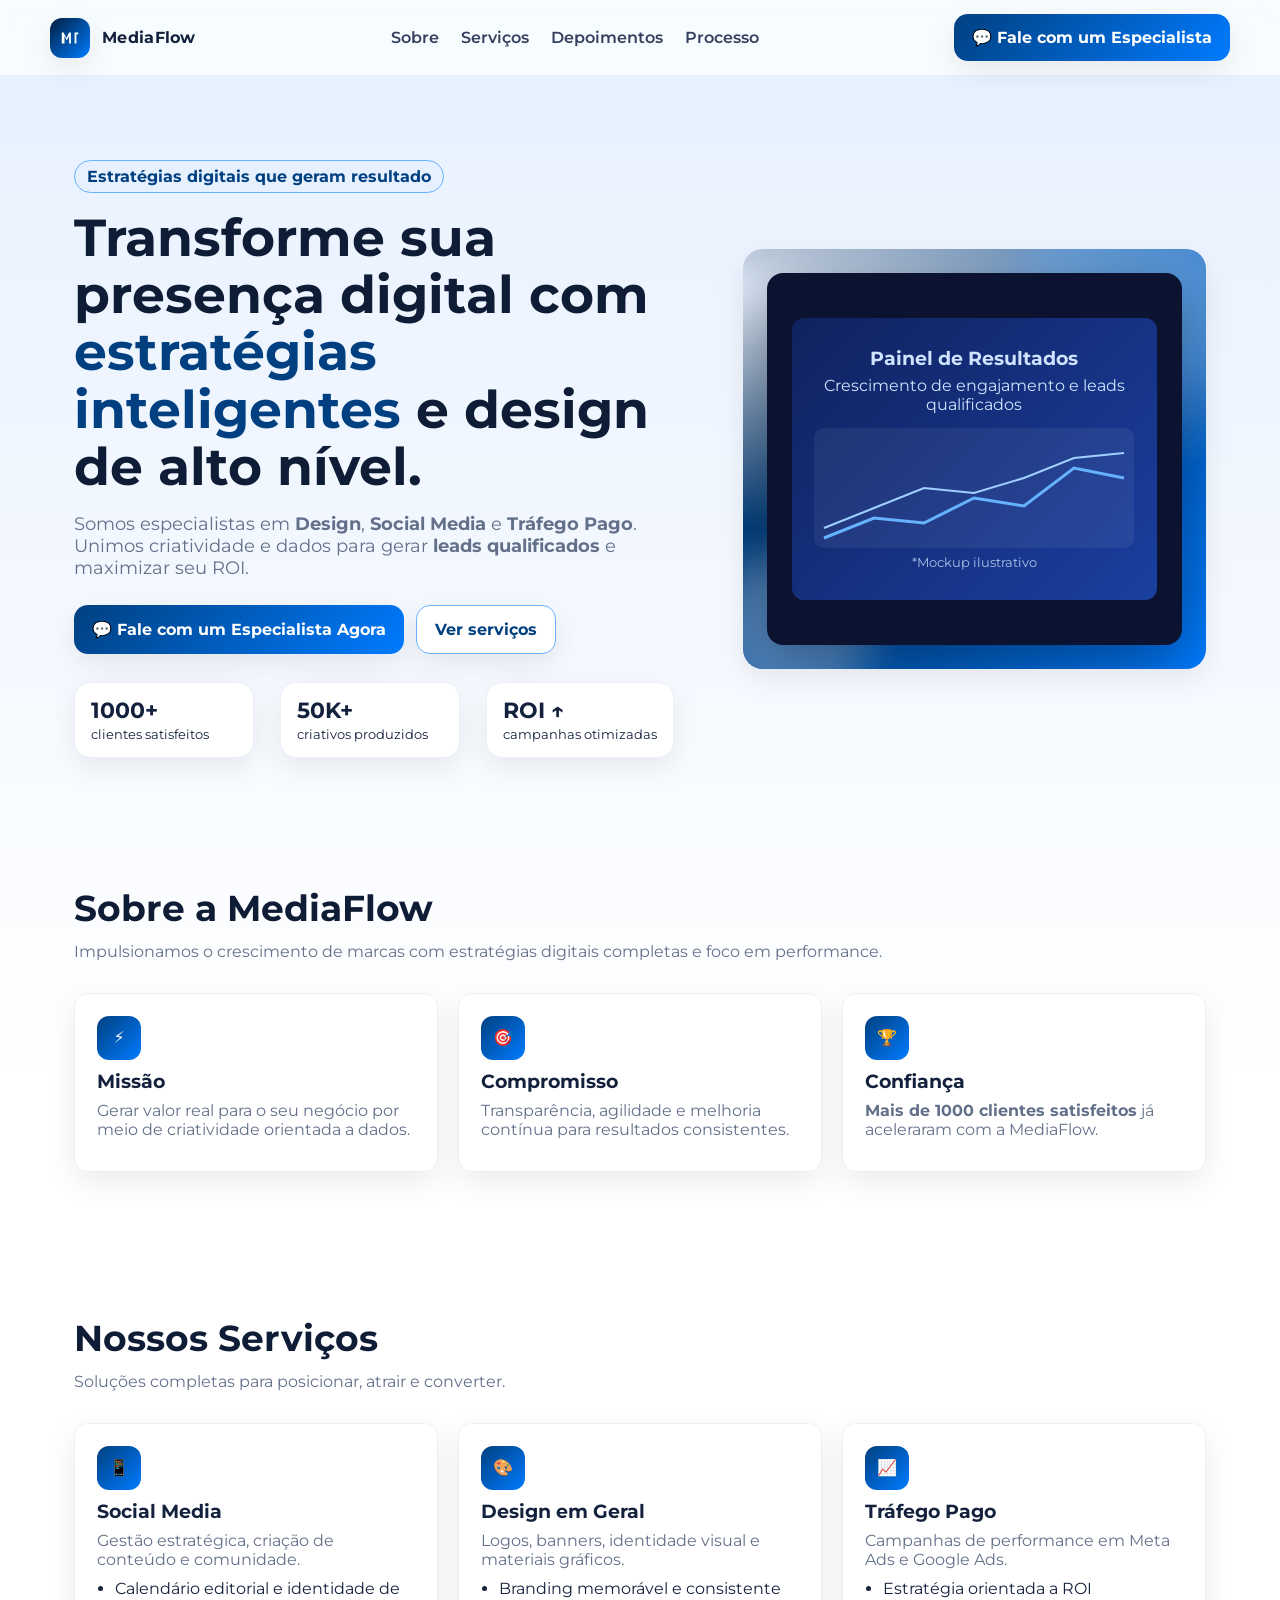
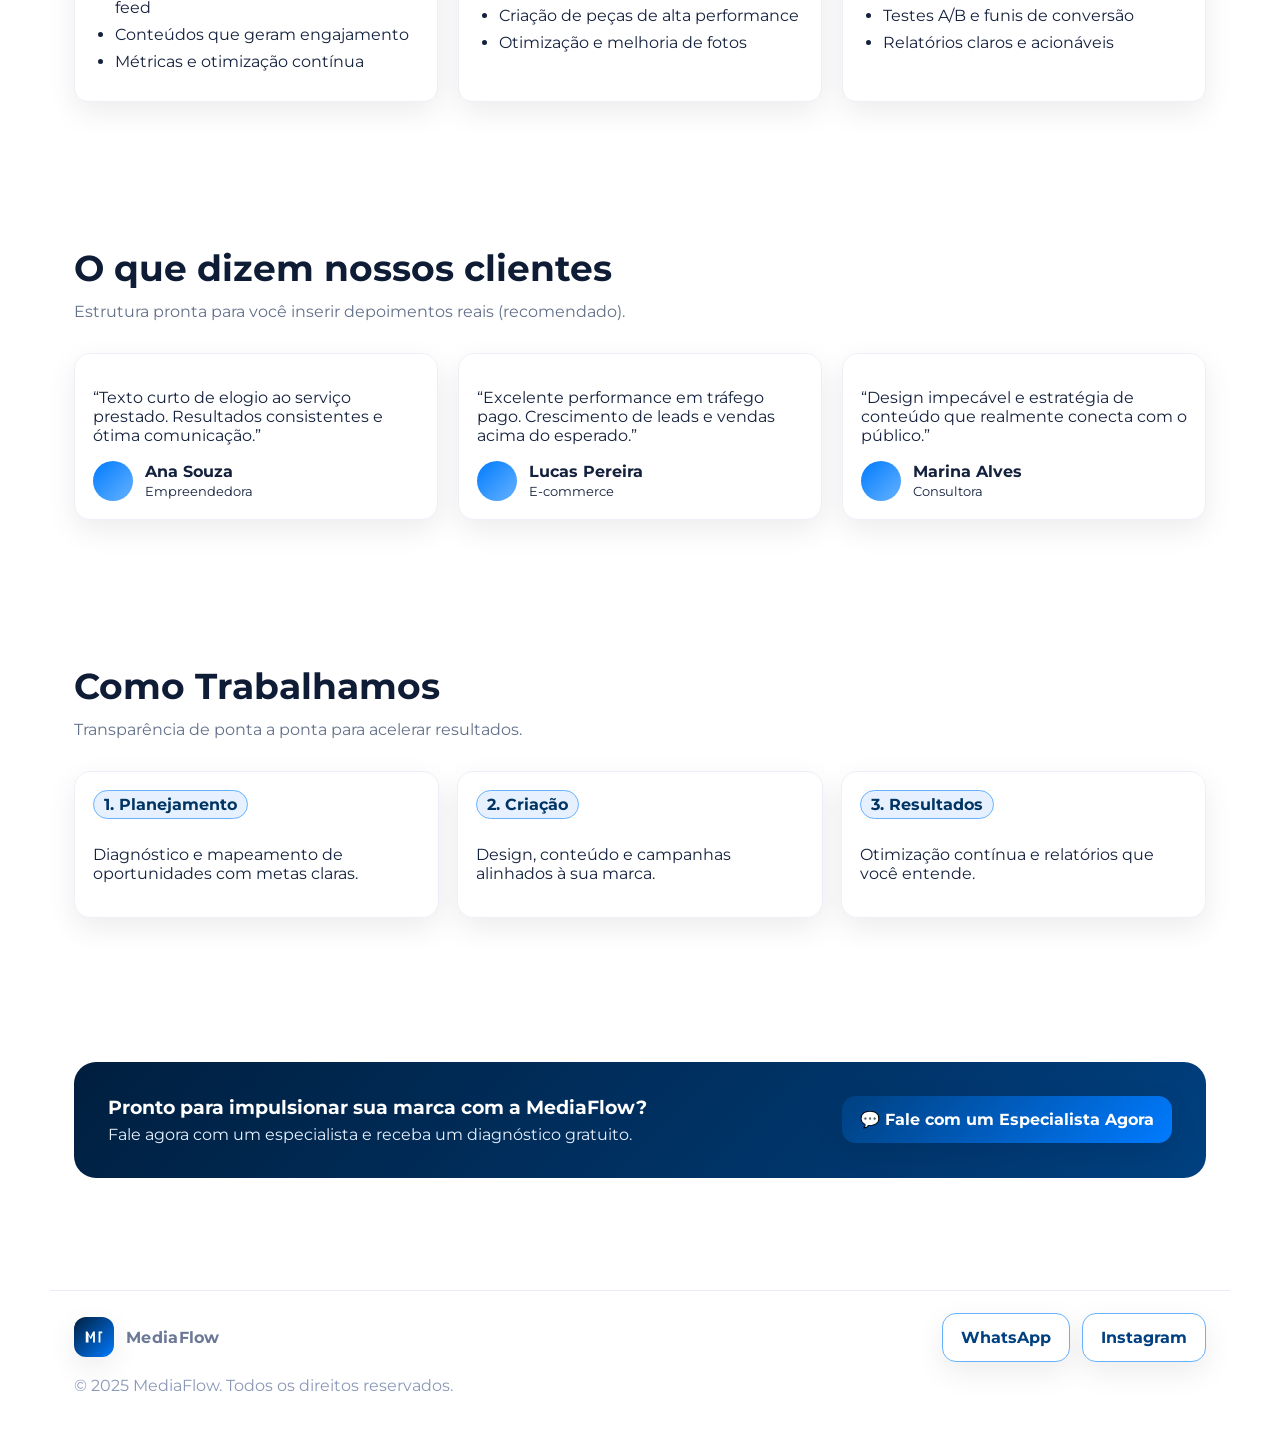
==== commit 155c268a: "Add files via upload" ====
--- a/index.html
+++ b/index.html
@@ -1,438 +1,234 @@
 <!DOCTYPE html>
-<!-- saved from url=(0113)https://chatgpt.com/g/g-p-68f1771137948191bfe0c4b06c1b634e-projeto-milhoes/c/68f3fdfe-9590-832f-9a48-08382403342a -->
-<html lang="pt-BR" data-build="prod-30ec189c3f2f530efa411bdcac8cc62bd8e527fe" dir="ltr" class="light" data-chat-theme="default" style="color-scheme: light; --cot-shimmer-duration: 2000ms;" data-focus-mode="mouse"><head><meta http-equiv="Content-Type" content="text/html; charset=UTF-8"><style>.ͼ1.cm-focused {outline: 1px dotted #212121;}
-.ͼ1 {position: relative !important; box-sizing: border-box; display: flex !important; flex-direction: column;}
-.ͼ1 .cm-scroller {display: flex !important; align-items: flex-start !important; font-family: monospace; line-height: 1.4; height: 100%; overflow-x: auto; position: relative; z-index: 0;}
-.ͼ1 .cm-content[contenteditable=true] {-webkit-user-modify: read-write-plaintext-only;}
-.ͼ1 .cm-content {margin: 0; flex-grow: 2; flex-shrink: 0; display: block; white-space: pre; word-wrap: normal; box-sizing: border-box; min-height: 100%; padding: 4px 0; outline: none;}
-.ͼ1 .cm-lineWrapping {white-space: pre-wrap; white-space: break-spaces; word-break: break-word; overflow-wrap: anywhere; flex-shrink: 1;}
-.ͼ2 .cm-content {caret-color: black;}
-.ͼ3 .cm-content {caret-color: white;}
-.ͼ1 .cm-line {display: block; padding: 0 2px 0 6px;}
-.ͼ1 .cm-layer > * {position: absolute;}
-.ͼ1 .cm-layer {position: absolute; left: 0; top: 0; contain: size style;}
-.ͼ2 .cm-selectionBackground {background: #d9d9d9;}
-.ͼ3 .cm-selectionBackground {background: #222;}
-.ͼ2.cm-focused > .cm-scroller > .cm-selectionLayer .cm-selectionBackground {background: #d7d4f0;}
-.ͼ3.cm-focused > .cm-scroller > .cm-selectionLayer .cm-selectionBackground {background: #233;}
-.ͼ1 .cm-cursorLayer {pointer-events: none;}
-.ͼ1.cm-focused > .cm-scroller > .cm-cursorLayer {animation: steps(1) cm-blink 1.2s infinite;}
-@keyframes cm-blink {50% {opacity: 0;}}
-@keyframes cm-blink2 {50% {opacity: 0;}}
-.ͼ1 .cm-cursor, .ͼ1 .cm-dropCursor {border-left: 1.2px solid black; margin-left: -0.6px; pointer-events: none;}
-.ͼ1 .cm-cursor {display: none;}
-.ͼ3 .cm-cursor {border-left-color: #444;}
-.ͼ1 .cm-dropCursor {position: absolute;}
-.ͼ1.cm-focused > .cm-scroller > .cm-cursorLayer .cm-cursor {display: block;}
-.ͼ1 .cm-iso {unicode-bidi: isolate;}
-.ͼ1 .cm-announced {position: fixed; top: -10000px;}
-@media print {.ͼ1 .cm-announced {display: none;}}
-.ͼ2 .cm-activeLine {background-color: #cceeff44;}
-.ͼ3 .cm-activeLine {background-color: #99eeff33;}
-.ͼ2 .cm-specialChar {color: red;}
-.ͼ3 .cm-specialChar {color: #f78;}
-.ͼ1 .cm-gutters {flex-shrink: 0; display: flex; height: 100%; box-sizing: border-box; inset-inline-start: 0; z-index: 200;}
-.ͼ2 .cm-gutters {background-color: #f5f5f5; color: #6c6c6c; border-right: 1px solid #ddd;}
-.ͼ3 .cm-gutters {background-color: #333338; color: #ccc;}
-.ͼ1 .cm-gutter {display: flex !important; flex-direction: column; flex-shrink: 0; box-sizing: border-box; min-height: 100%; overflow: hidden;}
-.ͼ1 .cm-gutterElement {box-sizing: border-box;}
-.ͼ1 .cm-lineNumbers .cm-gutterElement {padding: 0 3px 0 5px; min-width: 20px; text-align: right; white-space: nowrap;}
-.ͼ2 .cm-activeLineGutter {background-color: #e2f2ff;}
-.ͼ3 .cm-activeLineGutter {background-color: #222227;}
-.ͼ1 .cm-panels {box-sizing: border-box; position: sticky; left: 0; right: 0;}
-.ͼ2 .cm-panels {background-color: #f5f5f5; color: black;}
-.ͼ2 .cm-panels-top {border-bottom: 1px solid #ddd;}
-.ͼ2 .cm-panels-bottom {border-top: 1px solid #ddd;}
-.ͼ3 .cm-panels {background-color: #333338; color: white;}
-.ͼ1 .cm-tab {display: inline-block; overflow: hidden; vertical-align: bottom;}
-.ͼ1 .cm-widgetBuffer {vertical-align: text-top; height: 1em; width: 0; display: inline;}
-.ͼ1 .cm-placeholder {color: #888; display: inline-block; vertical-align: top;}
-.ͼ1 .cm-highlightSpace:before {content: attr(data-display); position: absolute; pointer-events: none; color: #888;}
-.ͼ1 .cm-highlightTab {background-image: url('data:image/svg+xml,<svg xmlns="http://www.w3.org/2000/svg" width="200" height="20"><path stroke="%23888" stroke-width="1" fill="none" d="M1 10H196L190 5M190 15L196 10M197 4L197 16"/></svg>'); background-size: auto 100%; background-position: right 90%; background-repeat: no-repeat;}
-.ͼ1 .cm-trailingSpace {background-color: #ff332255;}
-.ͼ1 .cm-button {vertical-align: middle; color: inherit; font-size: 70%; padding: .2em 1em; border-radius: 1px;}
-.ͼ2 .cm-button:active {background-image: linear-gradient(#b4b4b4, #d0d3d6);}
-.ͼ2 .cm-button {background-image: linear-gradient(#eff1f5, #d9d9df); border: 1px solid #888;}
-.ͼ3 .cm-button:active {background-image: linear-gradient(#111, #333);}
-.ͼ3 .cm-button {background-image: linear-gradient(#393939, #111); border: 1px solid #888;}
-.ͼ1 .cm-textfield {vertical-align: middle; color: inherit; font-size: 70%; border: 1px solid silver; padding: .2em .5em;}
-.ͼ2 .cm-textfield {background-color: white;}
-.ͼ3 .cm-textfield {border: 1px solid #555; background-color: inherit;}
-.ͼ1 .cm-tooltip.cm-tooltip-autocomplete > ul > li, .ͼ1 .cm-tooltip.cm-tooltip-autocomplete > ul > completion-section {padding: 1px 3px; line-height: 1.2;}
-.ͼ1 .cm-tooltip.cm-tooltip-autocomplete > ul > li {overflow-x: hidden; text-overflow: ellipsis; cursor: pointer;}
-.ͼ1 .cm-tooltip.cm-tooltip-autocomplete > ul > completion-section {display: list-item; border-bottom: 1px solid silver; padding-left: 0.5em; opacity: 0.7;}
-.ͼ1 .cm-tooltip.cm-tooltip-autocomplete > ul {font-family: monospace; white-space: nowrap; overflow: hidden auto; max-width: 700px; max-width: min(700px, 95vw); min-width: 250px; max-height: 10em; height: 100%; list-style: none; margin: 0; padding: 0;}
-.ͼ2 .cm-tooltip-autocomplete ul li[aria-selected] {background: #17c; color: white;}
-.ͼ2 .cm-tooltip-autocomplete-disabled ul li[aria-selected] {background: #777;}
-.ͼ3 .cm-tooltip-autocomplete ul li[aria-selected] {background: #347; color: white;}
-.ͼ3 .cm-tooltip-autocomplete-disabled ul li[aria-selected] {background: #444;}
-.ͼ1 .cm-completionListIncompleteTop:before, .ͼ1 .cm-completionListIncompleteBottom:after {content: "···"; opacity: 0.5; display: block; text-align: center;}
-.ͼ1 .cm-tooltip.cm-completionInfo {position: absolute; padding: 3px 9px; width: max-content; max-width: 400px; box-sizing: border-box;}
-.ͼ1 .cm-completionInfo.cm-completionInfo-left {right: 100%;}
-.ͼ1 .cm-completionInfo.cm-completionInfo-right {left: 100%;}
-.ͼ1 .cm-completionInfo.cm-completionInfo-left-narrow {right: 30px;}
-.ͼ1 .cm-completionInfo.cm-completionInfo-right-narrow {left: 30px;}
-.ͼ2 .cm-snippetField {background-color: #00000022;}
-.ͼ3 .cm-snippetField {background-color: #ffffff22;}
-.ͼ1 .cm-snippetFieldPosition {vertical-align: text-top; width: 0; height: 1.15em; display: inline-block; margin: 0 -0.7px -.7em; border-left: 1.4px dotted #888;}
-.ͼ1 .cm-completionMatchedText {text-decoration: underline;}
-.ͼ1 .cm-completionDetail {margin-left: 0.5em; font-style: italic;}
-.ͼ1 .cm-completionIcon {font-size: 90%; width: .8em; display: inline-block; text-align: center; padding-right: .6em; opacity: 0.6; box-sizing: content-box;}
-.ͼ1 .cm-completionIcon-function:after, .ͼ1 .cm-completionIcon-method:after {content: 'ƒ';}
-.ͼ1 .cm-completionIcon-class:after {content: '○';}
-.ͼ1 .cm-completionIcon-interface:after {content: '◌';}
-.ͼ1 .cm-completionIcon-variable:after {content: '𝑥';}
-.ͼ1 .cm-completionIcon-constant:after {content: '𝐶';}
-.ͼ1 .cm-completionIcon-type:after {content: '𝑡';}
-.ͼ1 .cm-completionIcon-enum:after {content: '∪';}
-.ͼ1 .cm-completionIcon-property:after {content: '□';}
-.ͼ1 .cm-completionIcon-keyword:after {content: '🔑︎';}
-.ͼ1 .cm-completionIcon-namespace:after {content: '▢';}
-.ͼ1 .cm-completionIcon-text:after {content: 'abc'; font-size: 50%; vertical-align: middle;}
-.ͼ1 .cm-tooltip {z-index: 100; box-sizing: border-box;}
-.ͼ2 .cm-tooltip {border: 1px solid #bbb; background-color: #f5f5f5;}
-.ͼ2 .cm-tooltip-section:not(:first-child) {border-top: 1px solid #bbb;}
-.ͼ3 .cm-tooltip {background-color: #333338; color: white;}
-.ͼ1 .cm-tooltip-arrow:before, .ͼ1 .cm-tooltip-arrow:after {content: ''; position: absolute; width: 0; height: 0; border-left: 7px solid transparent; border-right: 7px solid transparent;}
-.ͼ1 .cm-tooltip-above .cm-tooltip-arrow:before {border-top: 7px solid #bbb;}
-.ͼ1 .cm-tooltip-above .cm-tooltip-arrow:after {border-top: 7px solid #f5f5f5; bottom: 1px;}
-.ͼ1 .cm-tooltip-above .cm-tooltip-arrow {bottom: -7px;}
-.ͼ1 .cm-tooltip-below .cm-tooltip-arrow:before {border-bottom: 7px solid #bbb;}
-.ͼ1 .cm-tooltip-below .cm-tooltip-arrow:after {border-bottom: 7px solid #f5f5f5; top: 1px;}
-.ͼ1 .cm-tooltip-below .cm-tooltip-arrow {top: -7px;}
-.ͼ1 .cm-tooltip-arrow {height: 7px; width: 14px; position: absolute; z-index: -1; overflow: hidden;}
-.ͼ3 .cm-tooltip .cm-tooltip-arrow:before {border-top-color: #333338; border-bottom-color: #333338;}
-.ͼ3 .cm-tooltip .cm-tooltip-arrow:after {border-top-color: transparent; border-bottom-color: transparent;}
-.ͼ1.cm-focused .cm-matchingBracket {background-color: #328c8252;}
-.ͼ1.cm-focused .cm-nonmatchingBracket {background-color: #bb555544;}
-.ͼp {color: #a0a1a7; font-style: italic;}
-.ͼq {color: #a0a1a7;}
-.ͼr {color: #c18401;}
-.ͼs {color: #a626a4;}
-.ͼt {color: #50a14f;}
-.ͼu {color: #986801;}
-.ͼv {color: #986801;}
-.ͼw {color: black;}
-.ͼx {color: #4078f2;}
-.ͼy {font-style: italic;}
-.ͼz {font-weight: bold;}
-.ͼ10 {text-decoration: underline;}
-.ͼ12 .cm-tooltip-autocomplete {background-color: var(--main-surface-primary); color: var(--text-primary); border: 1px solid var(--border-light); border-radius: 6px; padding: 4px; box-shadow: 0 20px 25px -5px rgb(0 0 0 / 0.1), 0 8px 10px -6px rgb(0 0 0 / 0.1);}
-.ͼ12 .cm-tooltip-autocomplete > ul > li {border-radius: 5px; color: var(--text-primary);}
-.ͼ12 .cm-tooltip-autocomplete > ul > li[aria-selected] {background-color: var(--main-surface-secondary); color: var(--text-primary);}
-.ͼ12 .cm-tooltip-autocomplete > ul > li:hover {background-color: var(--selection); color: #ffffff;}
-.ͼ12 .cm-completionMatchedText {text-decoration: none; font-weight: 700;}
-.ͼ14 {background-color: transparent;}
-.ͼ13 .cm-scroller {font-family: ui-monospace, SFMono-Regular, SF Mono, Menlo, Consolas, Liberation Mono, monospace !important;}
-</style><meta name="viewport" content="width=device-width, initial-scale=1, viewport-fit=cover"><title>ChatGPT - PROJETO MILHOES</title><meta property="og:title" content="ChatGPT"><meta property="og:image" content="https://cdn.oaistatic.com/assets/chatgpt-share-og-u7j5uyao.webp"><link rel="preconnect" href="https://cdn.oaistatic.com/"><link rel="preconnect" href="https://ab.chatgpt.com/"><meta name="robots" content="index, follow"><meta name="apple-itunes-app" content="app-id=6448311069"><meta name="dd-trace-id" content="9805713799202957861"><meta name="dd-trace-time" content="1760820716027"><link rel="icon" href="https://cdn.oaistatic.com/assets/favicon-eex17e9e.ico" sizes="32x32"><link rel="icon" href="https://cdn.oaistatic.com/assets/favicon-l4nq08hd.svg" type="image/svg+xml"><link rel="icon" href="https://cdn.oaistatic.com/assets/favicon-l4nq08hd.svg" type="image/svg+xml" media="(prefers-color-scheme: dark)"><link rel="apple-touch-icon" sizes="180x180" href="https://cdn.oaistatic.com/assets/favicon-180x180-od45eci6.webp"><meta name="description" content="O ChatGPT ajuda você a receber respostas, encontrar inspiração e ter mais produtividade. Ele é grátis para usar e fácil de experimentar. Basta pedir para o ChatGPT ajudar a escrever, aprender, explorar ideias e muito mais."><meta name="keyword" content="chat de ia, ia, chap gpt, chat gbt, chat gpt 3, login do chat gpt, site do chat gpt, chat gpt, chat gtp, chat openai, chat, chatai, chatbot gpt, chatg, login do chatgpt, chatgpt, gpt chat, open ai, openai chat, openai chatgpt, openai"><meta property="og:description" content="Um sistema de IA conversacional que escuta, aprende e desafia"><meta property="og:url" content="https://chatgpt.com/pt-BR/"><meta property="og:site_name" content="ChatGPT"><link rel="alternate" hreflang="am" href="https://chatgpt.com/g/g-p-68f1771137948191bfe0c4b06c1b634e-projeto-milhoes/c/68f3fdfe-9590-832f-9a48-08382403342a?locale=am"><link rel="alternate" hreflang="ar" href="https://chatgpt.com/g/g-p-68f1771137948191bfe0c4b06c1b634e-projeto-milhoes/c/68f3fdfe-9590-832f-9a48-08382403342a?locale=ar"><link rel="alternate" hreflang="bg-BG" href="https://chatgpt.com/g/g-p-68f1771137948191bfe0c4b06c1b634e-projeto-milhoes/c/68f3fdfe-9590-832f-9a48-08382403342a?locale=bg-BG"><link rel="alternate" hreflang="bn-BD" href="https://chatgpt.com/g/g-p-68f1771137948191bfe0c4b06c1b634e-projeto-milhoes/c/68f3fdfe-9590-832f-9a48-08382403342a?locale=bn-BD"><link rel="alternate" hreflang="bs-BA" href="https://chatgpt.com/g/g-p-68f1771137948191bfe0c4b06c1b634e-projeto-milhoes/c/68f3fdfe-9590-832f-9a48-08382403342a?locale=bs-BA"><link rel="alternate" hreflang="ca-ES" href="https://chatgpt.com/g/g-p-68f1771137948191bfe0c4b06c1b634e-projeto-milhoes/c/68f3fdfe-9590-832f-9a48-08382403342a?locale=ca-ES"><link rel="alternate" hreflang="cs-CZ" href="https://chatgpt.com/g/g-p-68f1771137948191bfe0c4b06c1b634e-projeto-milhoes/c/68f3fdfe-9590-832f-9a48-08382403342a?locale=cs-CZ"><link rel="alternate" hreflang="da-DK" href="https://chatgpt.com/g/g-p-68f1771137948191bfe0c4b06c1b634e-projeto-milhoes/c/68f3fdfe-9590-832f-9a48-08382403342a?locale=da-DK"><link rel="alternate" hreflang="de-DE" href="https://chatgpt.com/g/g-p-68f1771137948191bfe0c4b06c1b634e-projeto-milhoes/c/68f3fdfe-9590-832f-9a48-08382403342a?locale=de-DE"><link rel="alternate" hreflang="el-GR" href="https://chatgpt.com/g/g-p-68f1771137948191bfe0c4b06c1b634e-projeto-milhoes/c/68f3fdfe-9590-832f-9a48-08382403342a?locale=el-GR"><link rel="alternate" hreflang="en-US" href="https://chatgpt.com/g/g-p-68f1771137948191bfe0c4b06c1b634e-projeto-milhoes/c/68f3fdfe-9590-832f-9a48-08382403342a"><link rel="alternate" hreflang="es-ES" href="https://chatgpt.com/g/g-p-68f1771137948191bfe0c4b06c1b634e-projeto-milhoes/c/68f3fdfe-9590-832f-9a48-08382403342a?locale=es-ES"><link rel="alternate" hreflang="es-419" href="https://chatgpt.com/g/g-p-68f1771137948191bfe0c4b06c1b634e-projeto-milhoes/c/68f3fdfe-9590-832f-9a48-08382403342a?locale=es-419"><link rel="alternate" hreflang="et-EE" href="https://chatgpt.com/g/g-p-68f1771137948191bfe0c4b06c1b634e-projeto-milhoes/c/68f3fdfe-9590-832f-9a48-08382403342a?locale=et-EE"><link rel="alternate" hreflang="fi-FI" href="https://chatgpt.com/g/g-p-68f1771137948191bfe0c4b06c1b634e-projeto-milhoes/c/68f3fdfe-9590-832f-9a48-08382403342a?locale=fi-FI"><link rel="alternate" hreflang="fr-FR" href="https://chatgpt.com/g/g-p-68f1771137948191bfe0c4b06c1b634e-projeto-milhoes/c/68f3fdfe-9590-832f-9a48-08382403342a?locale=fr-FR"><link rel="alternate" hreflang="fr-CA" href="https://chatgpt.com/g/g-p-68f1771137948191bfe0c4b06c1b634e-projeto-milhoes/c/68f3fdfe-9590-832f-9a48-08382403342a?locale=fr-CA"><link rel="alternate" hreflang="gu-IN" href="https://chatgpt.com/g/g-p-68f1771137948191bfe0c4b06c1b634e-projeto-milhoes/c/68f3fdfe-9590-832f-9a48-08382403342a?locale=gu-IN"><link rel="alternate" hreflang="hi-IN" href="https://chatgpt.com/g/g-p-68f1771137948191bfe0c4b06c1b634e-projeto-milhoes/c/68f3fdfe-9590-832f-9a48-08382403342a?locale=hi-IN"><link rel="alternate" hreflang="hr-HR" href="https://chatgpt.com/g/g-p-68f1771137948191bfe0c4b06c1b634e-projeto-milhoes/c/68f3fdfe-9590-832f-9a48-08382403342a?locale=hr-HR"><link rel="alternate" hreflang="hu-HU" href="https://chatgpt.com/g/g-p-68f1771137948191bfe0c4b06c1b634e-projeto-milhoes/c/68f3fdfe-9590-832f-9a48-08382403342a?locale=hu-HU"><link rel="alternate" hreflang="hy-AM" href="https://chatgpt.com/g/g-p-68f1771137948191bfe0c4b06c1b634e-projeto-milhoes/c/68f3fdfe-9590-832f-9a48-08382403342a?locale=hy-AM"><link rel="alternate" hreflang="id-ID" href="https://chatgpt.com/g/g-p-68f1771137948191bfe0c4b06c1b634e-projeto-milhoes/c/68f3fdfe-9590-832f-9a48-08382403342a?locale=id-ID"><link rel="alternate" hreflang="is-IS" href="https://chatgpt.com/g/g-p-68f1771137948191bfe0c4b06c1b634e-projeto-milhoes/c/68f3fdfe-9590-832f-9a48-08382403342a?locale=is-IS"><link rel="alternate" hreflang="it-IT" href="https://chatgpt.com/g/g-p-68f1771137948191bfe0c4b06c1b634e-projeto-milhoes/c/68f3fdfe-9590-832f-9a48-08382403342a?locale=it-IT"><link rel="alternate" hreflang="ja-JP" href="https://chatgpt.com/g/g-p-68f1771137948191bfe0c4b06c1b634e-projeto-milhoes/c/68f3fdfe-9590-832f-9a48-08382403342a?locale=ja-JP"><link rel="alternate" hreflang="ka-GE" href="https://chatgpt.com/g/g-p-68f1771137948191bfe0c4b06c1b634e-projeto-milhoes/c/68f3fdfe-9590-832f-9a48-08382403342a?locale=ka-GE"><link rel="alternate" hreflang="kk" href="https://chatgpt.com/g/g-p-68f1771137948191bfe0c4b06c1b634e-projeto-milhoes/c/68f3fdfe-9590-832f-9a48-08382403342a?locale=kk"><link rel="alternate" hreflang="kn-IN" href="https://chatgpt.com/g/g-p-68f1771137948191bfe0c4b06c1b634e-projeto-milhoes/c/68f3fdfe-9590-832f-9a48-08382403342a?locale=kn-IN"><link rel="alternate" hreflang="ko-KR" href="https://chatgpt.com/g/g-p-68f1771137948191bfe0c4b06c1b634e-projeto-milhoes/c/68f3fdfe-9590-832f-9a48-08382403342a?locale=ko-KR"><link rel="alternate" hreflang="lt" href="https://chatgpt.com/g/g-p-68f1771137948191bfe0c4b06c1b634e-projeto-milhoes/c/68f3fdfe-9590-832f-9a48-08382403342a?locale=lt"><link rel="alternate" hreflang="lv-LV" href="https://chatgpt.com/g/g-p-68f1771137948191bfe0c4b06c1b634e-projeto-milhoes/c/68f3fdfe-9590-832f-9a48-08382403342a?locale=lv-LV"><link rel="alternate" hreflang="mk-MK" href="https://chatgpt.com/g/g-p-68f1771137948191bfe0c4b06c1b634e-projeto-milhoes/c/68f3fdfe-9590-832f-9a48-08382403342a?locale=mk-MK"><link rel="alternate" hreflang="ml" href="https://chatgpt.com/g/g-p-68f1771137948191bfe0c4b06c1b634e-projeto-milhoes/c/68f3fdfe-9590-832f-9a48-08382403342a?locale=ml"><link rel="alternate" hreflang="mn" href="https://chatgpt.com/g/g-p-68f1771137948191bfe0c4b06c1b634e-projeto-milhoes/c/68f3fdfe-9590-832f-9a48-08382403342a?locale=mn"><link rel="alternate" hreflang="mr-IN" href="https://chatgpt.com/g/g-p-68f1771137948191bfe0c4b06c1b634e-projeto-milhoes/c/68f3fdfe-9590-832f-9a48-08382403342a?locale=mr-IN"><link rel="alternate" hreflang="ms-MY" href="https://chatgpt.com/g/g-p-68f1771137948191bfe0c4b06c1b634e-projeto-milhoes/c/68f3fdfe-9590-832f-9a48-08382403342a?locale=ms-MY"><link rel="alternate" hreflang="my-MM" href="https://chatgpt.com/g/g-p-68f1771137948191bfe0c4b06c1b634e-projeto-milhoes/c/68f3fdfe-9590-832f-9a48-08382403342a?locale=my-MM"><link rel="alternate" hreflang="nb-NO" href="https://chatgpt.com/g/g-p-68f1771137948191bfe0c4b06c1b634e-projeto-milhoes/c/68f3fdfe-9590-832f-9a48-08382403342a?locale=nb-NO"><link rel="alternate" hreflang="nl-NL" href="https://chatgpt.com/g/g-p-68f1771137948191bfe0c4b06c1b634e-projeto-milhoes/c/68f3fdfe-9590-832f-9a48-08382403342a?locale=nl-NL"><link rel="alternate" hreflang="pa" href="https://chatgpt.com/g/g-p-68f1771137948191bfe0c4b06c1b634e-projeto-milhoes/c/68f3fdfe-9590-832f-9a48-08382403342a?locale=pa"><link rel="alternate" hreflang="pl-PL" href="https://chatgpt.com/g/g-p-68f1771137948191bfe0c4b06c1b634e-projeto-milhoes/c/68f3fdfe-9590-832f-9a48-08382403342a?locale=pl-PL"><link rel="alternate" hreflang="pt-BR" href="https://chatgpt.com/g/g-p-68f1771137948191bfe0c4b06c1b634e-projeto-milhoes/c/68f3fdfe-9590-832f-9a48-08382403342a?locale=pt-BR"><link rel="alternate" hreflang="pt-PT" href="https://chatgpt.com/g/g-p-68f1771137948191bfe0c4b06c1b634e-projeto-milhoes/c/68f3fdfe-9590-832f-9a48-08382403342a?locale=pt-PT"><link rel="alternate" hreflang="ro-RO" href="https://chatgpt.com/g/g-p-68f1771137948191bfe0c4b06c1b634e-projeto-milhoes/c/68f3fdfe-9590-832f-9a48-08382403342a?locale=ro-RO"><link rel="alternate" hreflang="ru-RU" href="https://chatgpt.com/g/g-p-68f1771137948191bfe0c4b06c1b634e-projeto-milhoes/c/68f3fdfe-9590-832f-9a48-08382403342a?locale=ru-RU"><link rel="alternate" hreflang="sk-SK" href="https://chatgpt.com/g/g-p-68f1771137948191bfe0c4b06c1b634e-projeto-milhoes/c/68f3fdfe-9590-832f-9a48-08382403342a?locale=sk-SK"><link rel="alternate" hreflang="sl-SI" href="https://chatgpt.com/g/g-p-68f1771137948191bfe0c4b06c1b634e-projeto-milhoes/c/68f3fdfe-9590-832f-9a48-08382403342a?locale=sl-SI"><link rel="alternate" hreflang="so-SO" href="https://chatgpt.com/g/g-p-68f1771137948191bfe0c4b06c1b634e-projeto-milhoes/c/68f3fdfe-9590-832f-9a48-08382403342a?locale=so-SO"><link rel="alternate" hreflang="sq-AL" href="https://chatgpt.com/g/g-p-68f1771137948191bfe0c4b06c1b634e-projeto-milhoes/c/68f3fdfe-9590-832f-9a48-08382403342a?locale=sq-AL"><link rel="alternate" hreflang="sr-RS" href="https://chatgpt.com/g/g-p-68f1771137948191bfe0c4b06c1b634e-projeto-milhoes/c/68f3fdfe-9590-832f-9a48-08382403342a?locale=sr-RS"><link rel="alternate" hreflang="sv-SE" href="https://chatgpt.com/g/g-p-68f1771137948191bfe0c4b06c1b634e-projeto-milhoes/c/68f3fdfe-9590-832f-9a48-08382403342a?locale=sv-SE"><link rel="alternate" hreflang="sw-TZ" href="https://chatgpt.com/g/g-p-68f1771137948191bfe0c4b06c1b634e-projeto-milhoes/c/68f3fdfe-9590-832f-9a48-08382403342a?locale=sw-TZ"><link rel="alternate" hreflang="ta-IN" href="https://chatgpt.com/g/g-p-68f1771137948191bfe0c4b06c1b634e-projeto-milhoes/c/68f3fdfe-9590-832f-9a48-08382403342a?locale=ta-IN"><link rel="alternate" hreflang="te-IN" href="https://chatgpt.com/g/g-p-68f1771137948191bfe0c4b06c1b634e-projeto-milhoes/c/68f3fdfe-9590-832f-9a48-08382403342a?locale=te-IN"><link rel="alternate" hreflang="th-TH" href="https://chatgpt.com/g/g-p-68f1771137948191bfe0c4b06c1b634e-projeto-milhoes/c/68f3fdfe-9590-832f-9a48-08382403342a?locale=th-TH"><link rel="alternate" hreflang="tl" href="https://chatgpt.com/g/g-p-68f1771137948191bfe0c4b06c1b634e-projeto-milhoes/c/68f3fdfe-9590-832f-9a48-08382403342a?locale=tl"><link rel="alternate" hreflang="tr-TR" href="https://chatgpt.com/g/g-p-68f1771137948191bfe0c4b06c1b634e-projeto-milhoes/c/68f3fdfe-9590-832f-9a48-08382403342a?locale=tr-TR"><link rel="alternate" hreflang="uk-UA" href="https://chatgpt.com/g/g-p-68f1771137948191bfe0c4b06c1b634e-projeto-milhoes/c/68f3fdfe-9590-832f-9a48-08382403342a?locale=uk-UA"><link rel="alternate" hreflang="ur" href="https://chatgpt.com/g/g-p-68f1771137948191bfe0c4b06c1b634e-projeto-milhoes/c/68f3fdfe-9590-832f-9a48-08382403342a?locale=ur"><link rel="alternate" hreflang="vi-VN" href="https://chatgpt.com/g/g-p-68f1771137948191bfe0c4b06c1b634e-projeto-milhoes/c/68f3fdfe-9590-832f-9a48-08382403342a?locale=vi-VN"><link rel="alternate" hreflang="zh-CN" href="https://chatgpt.com/g/g-p-68f1771137948191bfe0c4b06c1b634e-projeto-milhoes/c/68f3fdfe-9590-832f-9a48-08382403342a?locale=zh-CN"><link rel="alternate" hreflang="zh-TW" href="https://chatgpt.com/g/g-p-68f1771137948191bfe0c4b06c1b634e-projeto-milhoes/c/68f3fdfe-9590-832f-9a48-08382403342a?locale=zh-TW"><link rel="alternate" hreflang="zh-HK" href="https://chatgpt.com/g/g-p-68f1771137948191bfe0c4b06c1b634e-projeto-milhoes/c/68f3fdfe-9590-832f-9a48-08382403342a?locale=zh-HK"><link rel="alternate" hreflang="x-default" href="https://chatgpt.com/g/g-p-68f1771137948191bfe0c4b06c1b634e-projeto-milhoes/c/68f3fdfe-9590-832f-9a48-08382403342a"><link rel="canonical" href="https://chatgpt.com/g/g-p-68f1771137948191bfe0c4b06c1b634e-projeto-milhoes/c/68f3fdfe-9590-832f-9a48-08382403342a"><link rel="stylesheet" href="./index_files/root-llmxzgff.css"><link rel="stylesheet" href="./index_files/conversation-small-fmf5gkxi.css"><script nonce="">!function initScrollTimelineInline(){try{if(CSS.supports("animation-timeline: --works"))return;var t=new Map;document.addEventListener("animationstart",(n=>{if(!(n.target instanceof HTMLElement))return;const e=n.target.getAnimations().filter((t=>t.animationName===n.animationName));t.set(n.target,e)})),document.addEventListener("scrolltimelineload",(n=>{t.forEach(((t,e)=>{t.forEach((t=>{n.detail.upgradeAnimation(t,e)}))})),t.clear()}),{once:!0})}catch{}}();</script><link rel="modulepreload" as="script" crossorigin="" href="https://cdn.oaistatic.com/assets/bifiyroi59udifk4.js"><link rel="modulepreload" as="script" crossorigin="" href="https://cdn.oaistatic.com/assets/ig6izk12exhmllb4.js"><style>.vue-notification-group{display:block;position:fixed;z-index:5000}.vue-notification-wrapper{display:block;overflow:hidden;width:100%;margin:0;padding:0}.notification-title{font-weight:600}.vue-notification-template{display:block;box-sizing:border-box;background:#fff;text-align:left}.vue-notification{display:block;box-sizing:border-box;text-align:left;font-size:12px;padding:10px;margin:0 5px 5px;color:#fff;background:#44a4fc;border-left:5px solid #187FE7}.vue-notification.warn{background:#ffb648;border-left-color:#f48a06}.vue-notification.error{background:#e54d42;border-left-color:#b82e24}.vue-notification.success{background:#68cd86;border-left-color:#42a85f}.vn-fade-enter-active,.vn-fade-leave-active,.vn-fade-move{transition:all .5s}.vn-fade-enter-from,.vn-fade-leave-to{opacity:0}</style><style>.vue-notification-group{display:block;position:fixed;z-index:5000}.vue-notification-wrapper{display:block;overflow:hidden;width:100%;margin:0;padding:0}.notification-title{font-weight:600}.vue-notification-template{display:block;box-sizing:border-box;background:#fff;text-align:left}.vue-notification{display:block;box-sizing:border-box;text-align:left;font-size:12px;padding:10px;margin:0 5px 5px;color:#fff;background:#44a4fc;border-left:5px solid #187FE7}.vue-notification.warn{background:#ffb648;border-left-color:#f48a06}.vue-notification.error{background:#e54d42;border-left-color:#b82e24}.vue-notification.success{background:#68cd86;border-left-color:#42a85f}.vn-fade-enter-active,.vn-fade-leave-active,.vn-fade-move{transition:all .5s}.vn-fade-enter-from,.vn-fade-leave-to{opacity:0}</style><link type="text/css" rel="stylesheet" href="./index_files/css2"><link type="text/css" rel="stylesheet" href="./index_files/css2"><link rel="modulepreload" as="script" crossorigin="" href="https://cdn.oaistatic.com/assets/b35mbw5zfftjf0s3.js"><link rel="modulepreload" as="script" crossorigin="" href="https://cdn.oaistatic.com/assets/i3q7sicds2znbrdi.js"><link rel="modulepreload" as="script" crossorigin="" href="https://cdn.oaistatic.com/assets/mdr5in2tmoq1de95.js"><link rel="modulepreload" as="script" crossorigin="" href="https://cdn.oaistatic.com/assets/jpf5jv1awjejthke.js"><link rel="modulepreload" as="script" crossorigin="" href="https://cdn.oaistatic.com/assets/c5w8wz69jr3rwkwz.js"><link rel="modulepreload" as="script" crossorigin="" href="https://cdn.oaistatic.com/assets/kg55sov6c624o43c.js"><link rel="modulepreload" as="script" crossorigin="" href="https://cdn.oaistatic.com/assets/lxvl3o9zqdndubsr.js"><link rel="modulepreload" as="script" crossorigin="" href="https://cdn.oaistatic.com/assets/bol47hp7xy1g7twu.js"><link rel="modulepreload" as="script" crossorigin="" href="https://cdn.oaistatic.com/assets/gs06j80jky6iz00q.js"><link rel="modulepreload" as="script" crossorigin="" href="https://cdn.oaistatic.com/assets/iiqlxpb6qnwnczz9.js"><link rel="modulepreload" as="script" crossorigin="" href="https://cdn.oaistatic.com/assets/e6spxvfgfqxurjto.js"><link rel="modulepreload" as="script" crossorigin="" href="https://cdn.oaistatic.com/assets/flh63acttsfylc1u.js"><link rel="modulepreload" as="script" crossorigin="" href="https://cdn.oaistatic.com/assets/icx9xcn7o2wn6msy.js"><link rel="modulepreload" as="script" crossorigin="" href="https://cdn.oaistatic.com/assets/itqho7rk0pe1j6q6.js"><link rel="modulepreload" as="script" crossorigin="" href="https://cdn.oaistatic.com/assets/ce3hgmw4iyyhicud.js"><link rel="modulepreload" as="script" crossorigin="" href="https://cdn.oaistatic.com/assets/qc9stl2wh975m4ve.js"><link rel="modulepreload" as="script" crossorigin="" href="https://cdn.oaistatic.com/assets/fhn39mjj39cerklh.js"><link rel="modulepreload" as="script" crossorigin="" href="https://cdn.oaistatic.com/assets/ol9d5wxhynx9q2is.js"><link rel="modulepreload" as="script" crossorigin="" href="https://cdn.oaistatic.com/assets/mbmcx8v24u1ao1ke.js"><link rel="modulepreload" as="script" crossorigin="" href="https://cdn.oaistatic.com/assets/d6m12et59r8dgrft.js"><link rel="modulepreload" as="script" crossorigin="" href="https://cdn.oaistatic.com/assets/cxgigppx38ek840x.js"><link rel="modulepreload" as="script" crossorigin="" href="https://cdn.oaistatic.com/assets/ehz6mgg5glgc37ck.js"><link rel="modulepreload" as="script" crossorigin="" href="https://cdn.oaistatic.com/assets/dbiw97ykke2urx2n.js"><link rel="modulepreload" as="script" crossorigin="" href="https://cdn.oaistatic.com/assets/kl7c6054usfnqmd4.js"><link rel="modulepreload" as="script" crossorigin="" href="https://cdn.oaistatic.com/assets/k97n0y6ba9c9h39c.js"><link rel="modulepreload" as="script" crossorigin="" href="https://cdn.oaistatic.com/assets/l00hwm15rjshvjtb.js"><link rel="modulepreload" as="script" crossorigin="" href="https://cdn.oaistatic.com/assets/iop2y4wcxzcqcini.js"><link rel="modulepreload" as="script" crossorigin="" href="https://cdn.oaistatic.com/assets/bcrt3bybt7xqci4q.js"><link rel="modulepreload" as="script" crossorigin="" href="https://cdn.oaistatic.com/assets/bhuhjy5t02tzzfxu.js"><link rel="modulepreload" as="script" crossorigin="" href="https://cdn.oaistatic.com/assets/ns51nblw8ziscsgd.js"><link rel="modulepreload" as="script" crossorigin="" href="https://cdn.oaistatic.com/assets/ibchrxf1juu2j0jw.js"><link rel="modulepreload" as="script" crossorigin="" href="https://cdn.oaistatic.com/assets/fkb894c6jfeq6qar.js"><link rel="modulepreload" as="script" crossorigin="" href="https://cdn.oaistatic.com/assets/dx81qwj4p0cevd48.js"><link rel="modulepreload" as="script" crossorigin="" href="https://cdn.oaistatic.com/assets/f76gy0b8ieo4s693.js"><link rel="modulepreload" as="script" crossorigin="" href="https://cdn.oaistatic.com/assets/k0818u673o2qwelb.js"><link rel="modulepreload" as="script" crossorigin="" href="https://cdn.oaistatic.com/assets/jsm31uztm594h2yt.js"><link rel="modulepreload" as="script" crossorigin="" href="https://cdn.oaistatic.com/assets/o3l829mm63q4v9xl.js"><link rel="modulepreload" as="script" crossorigin="" href="https://cdn.oaistatic.com/assets/ks1uwitrklvi199x.js"><link rel="modulepreload" as="script" crossorigin="" href="https://cdn.oaistatic.com/assets/c4aqaw17lyrc3m6t.js"><link rel="modulepreload" as="script" crossorigin="" href="https://cdn.oaistatic.com/assets/gmcbbxmhucmhmjcl.js"><link rel="modulepreload" as="script" crossorigin="" href="https://cdn.oaistatic.com/assets/8dk6ejs009fwvyld.js"><link rel="modulepreload" as="script" crossorigin="" href="https://cdn.oaistatic.com/assets/gphkn51967nyjvc1.js"><link rel="modulepreload" as="script" crossorigin="" href="https://cdn.oaistatic.com/assets/e1dztkbpbxxqlmyo.js"><link rel="modulepreload" as="script" crossorigin="" href="https://cdn.oaistatic.com/assets/lt2x45fw09puwiuw.js"><link rel="modulepreload" as="script" crossorigin="" href="https://cdn.oaistatic.com/assets/irqko7c1s7qpl41n.js"><link rel="modulepreload" as="script" crossorigin="" href="https://cdn.oaistatic.com/assets/c6ncz9vf5r187njo.js"><link rel="modulepreload" as="script" crossorigin="" href="https://cdn.oaistatic.com/assets/nd4egy4wlb71j0zc.js"><link rel="modulepreload" as="script" crossorigin="" href="https://cdn.oaistatic.com/assets/fwgfocm6de5p670x.js"><link rel="modulepreload" as="script" crossorigin="" href="https://cdn.oaistatic.com/assets/bj1ejin6tzi0v3v8.js"><link rel="modulepreload" as="script" crossorigin="" href="https://cdn.oaistatic.com/assets/moyhudq0uttmfzji.js"><link rel="modulepreload" as="script" crossorigin="" href="https://cdn.oaistatic.com/assets/e7cso3jg8s6j0spa.js"><link rel="modulepreload" as="script" crossorigin="" href="https://cdn.oaistatic.com/assets/ghh7pr9iwjelq5gv.js"><link rel="modulepreload" as="script" crossorigin="" href="https://cdn.oaistatic.com/assets/iv1fof5eevtkkbri.js"><link rel="modulepreload" as="script" crossorigin="" href="https://cdn.oaistatic.com/assets/let2gujidpzzuf2d.js"><link rel="modulepreload" as="script" crossorigin="" href="https://cdn.oaistatic.com/assets/crycmsru8gm213ny.js"><link rel="modulepreload" as="script" crossorigin="" href="https://cdn.oaistatic.com/assets/otvtb1m0oj7yo4as.js"><link rel="modulepreload" as="script" crossorigin="" href="https://cdn.oaistatic.com/assets/ck68u4zfvikymmpy.js"><link rel="modulepreload" as="script" crossorigin="" href="https://cdn.oaistatic.com/assets/f8qcx5r3ombc6w5p.js"><link rel="modulepreload" as="script" crossorigin="" href="https://cdn.oaistatic.com/assets/oekzxknwg1d8d0zj.js"><link rel="modulepreload" as="script" crossorigin="" href="https://cdn.oaistatic.com/assets/jxg0m9nn481lyv4w.js"><link rel="modulepreload" as="script" crossorigin="" href="https://cdn.oaistatic.com/assets/lmzrmco2vtw4fq47.js"><link rel="modulepreload" as="script" crossorigin="" href="https://cdn.oaistatic.com/assets/me52xkuj699tsz5m.js"><link rel="modulepreload" as="script" crossorigin="" href="https://cdn.oaistatic.com/assets/dvucpl7q7fl3xf7f.js"><link rel="modulepreload" as="script" crossorigin="" href="https://cdn.oaistatic.com/assets/iwujly3mwsbjp5pv.js"><link rel="modulepreload" as="script" crossorigin="" href="https://cdn.oaistatic.com/assets/dsa963tb2rz3d1r5.js"><link rel="modulepreload" as="script" crossorigin="" href="https://cdn.oaistatic.com/assets/iiok29s29bpdre61.js"><link rel="modulepreload" as="script" crossorigin="" href="https://cdn.oaistatic.com/assets/i46mt76lyczcls44.js"><link rel="modulepreload" as="script" crossorigin="" href="https://cdn.oaistatic.com/assets/pb615wlhwj66u5qw.js"><link rel="modulepreload" as="script" crossorigin="" href="https://cdn.oaistatic.com/assets/cdx2lc8xx9fahc0v.js"><link rel="modulepreload" as="script" crossorigin="" href="https://cdn.oaistatic.com/assets/bqdswpuayozcekj3.js"><link rel="modulepreload" as="script" crossorigin="" href="https://cdn.oaistatic.com/assets/ens7sw01g6mh0gtj.js"><link rel="modulepreload" as="script" crossorigin="" href="https://cdn.oaistatic.com/assets/jbvtv84hx8ktv160.js"><link rel="modulepreload" as="script" crossorigin="" href="https://cdn.oaistatic.com/assets/k6jcnopnjseybt6m.js"><link rel="modulepreload" as="script" crossorigin="" href="https://cdn.oaistatic.com/assets/j50k2o0zrz04hxea.js"><link rel="modulepreload" as="script" crossorigin="" href="https://cdn.oaistatic.com/assets/et8gy2yg2izrqfjm.js"><link rel="modulepreload" as="script" crossorigin="" href="https://cdn.oaistatic.com/assets/mmxmw1vryew49tgn.js"><link rel="modulepreload" as="script" crossorigin="" href="https://cdn.oaistatic.com/assets/ej99bljp0fpe8mlm.js"><link rel="modulepreload" as="script" crossorigin="" href="https://cdn.oaistatic.com/assets/mmnafncw70qvhcou.js"><link rel="modulepreload" as="script" crossorigin="" href="https://cdn.oaistatic.com/assets/iiwblnzuskezrh8t.js"><link rel="modulepreload" as="script" crossorigin="" href="https://cdn.oaistatic.com/assets/6vf2iye538um721h.js"><link rel="modulepreload" as="script" crossorigin="" href="https://cdn.oaistatic.com/assets/g3vvwuamzz7t654j.js"><link rel="modulepreload" as="script" crossorigin="" href="https://cdn.oaistatic.com/assets/cyyte3jww989iv6e.js"><link rel="modulepreload" as="script" crossorigin="" href="https://cdn.oaistatic.com/assets/nxwavipyzs6q1841.js"><link rel="modulepreload" as="script" crossorigin="" href="https://cdn.oaistatic.com/assets/ldc46aaks52h1rjr.js"><link rel="modulepreload" as="script" crossorigin="" href="https://cdn.oaistatic.com/assets/mdhq88j5v8sipjjy.js"><link rel="modulepreload" as="script" crossorigin="" href="https://cdn.oaistatic.com/assets/bxebc2t4neuzhrrd.js"><link rel="modulepreload" as="script" crossorigin="" href="https://cdn.oaistatic.com/assets/hplqvr2cujzs3b14.js"><link rel="modulepreload" as="script" crossorigin="" href="https://cdn.oaistatic.com/assets/h2t8e4spzi3rf7zt.js"><link rel="modulepreload" as="script" crossorigin="" href="https://cdn.oaistatic.com/assets/ibz47qop2tdi1ken.js"><link rel="modulepreload" as="script" crossorigin="" href="https://cdn.oaistatic.com/assets/gk00whe72m7nphms.js"><link rel="modulepreload" as="script" crossorigin="" href="https://cdn.oaistatic.com/assets/juikjojxo4ezyos6.js"><link rel="modulepreload" as="script" crossorigin="" href="https://cdn.oaistatic.com/assets/eh87jg6fhp7vi75l.js"><link rel="modulepreload" as="script" crossorigin="" href="https://cdn.oaistatic.com/assets/b6spbx11zz4liqxn.js"><link rel="modulepreload" as="script" crossorigin="" href="https://cdn.oaistatic.com/assets/efnz32fq3a3sbp0e.js"><link rel="modulepreload" as="script" crossorigin="" href="https://cdn.oaistatic.com/assets/nm04jgpfyxi6pn12.js"><link rel="modulepreload" as="script" crossorigin="" href="https://cdn.oaistatic.com/assets/glu9bx0ann6wwycj.js"><link rel="modulepreload" as="script" crossorigin="" href="https://cdn.oaistatic.com/assets/dqp0pb8clrpt4poi.js"><link rel="modulepreload" as="script" crossorigin="" href="https://cdn.oaistatic.com/assets/mw6fscp95k33ta2s.js"><link rel="modulepreload" as="script" crossorigin="" href="https://cdn.oaistatic.com/assets/km434exviy0lb9qk.js"><link rel="modulepreload" as="script" crossorigin="" href="https://cdn.oaistatic.com/assets/er0rthe6gqko8i66.js"><link rel="modulepreload" as="script" crossorigin="" href="https://cdn.oaistatic.com/assets/nystm2mqpghvj4a8.js"><link rel="modulepreload" as="script" crossorigin="" href="https://cdn.oaistatic.com/assets/bvxb6s8ugto0k592.js"><link rel="modulepreload" as="script" crossorigin="" href="https://cdn.oaistatic.com/assets/mahwgvz0xij0ne7n.js"><link rel="modulepreload" as="script" crossorigin="" href="https://cdn.oaistatic.com/assets/egut970488uncai7.js"><link rel="modulepreload" as="script" crossorigin="" href="https://cdn.oaistatic.com/assets/kr7jlvw0urtzvjg0.js"><link rel="modulepreload" as="script" crossorigin="" href="https://cdn.oaistatic.com/assets/efjrrdg0fh641nop.js"><link rel="modulepreload" as="script" crossorigin="" href="https://cdn.oaistatic.com/assets/hzego9h9y9j9yfiw.js"><link rel="modulepreload" as="script" crossorigin="" href="https://cdn.oaistatic.com/assets/np7wwjdog25ehj07.js"><link rel="modulepreload" as="script" crossorigin="" href="https://cdn.oaistatic.com/assets/g4tl5lt9yqf20m4s.js"><link rel="modulepreload" as="script" crossorigin="" href="https://cdn.oaistatic.com/assets/f8we6pphc2wz0qju.js"><link rel="modulepreload" as="script" crossorigin="" href="https://cdn.oaistatic.com/assets/jxi25zl3f6m8kt4d.js"><link rel="modulepreload" as="script" crossorigin="" href="https://cdn.oaistatic.com/assets/dt8c7mtuy0i5u27h.js"><link rel="modulepreload" as="script" crossorigin="" href="https://cdn.oaistatic.com/assets/k0xiiv5peqnau2qs.js"><link rel="modulepreload" as="script" crossorigin="" href="https://cdn.oaistatic.com/assets/mk23rv2ixrd8o42i.js"><link rel="modulepreload" as="script" crossorigin="" href="https://cdn.oaistatic.com/assets/m8hghc7q0ilaxlu7.js"><link rel="modulepreload" as="script" crossorigin="" href="https://cdn.oaistatic.com/assets/brqwbzt9sz5kc59h.js"><link rel="modulepreload" as="script" crossorigin="" href="https://cdn.oaistatic.com/assets/nxpnu9jxwh021c3q.js"><link rel="modulepreload" as="script" crossorigin="" href="https://cdn.oaistatic.com/assets/l9ev95d8242nu324.js"><link rel="modulepreload" as="script" crossorigin="" href="https://cdn.oaistatic.com/assets/hqplupmb2coufqwa.js"><link rel="modulepreload" as="script" crossorigin="" href="https://cdn.oaistatic.com/assets/f6apob67eahkdhid.js"><link rel="modulepreload" as="script" crossorigin="" href="https://cdn.oaistatic.com/assets/lz6s4evbwzmebqjx.js"><link rel="modulepreload" as="script" crossorigin="" href="https://cdn.oaistatic.com/assets/j4b0ensmkx0x0fsk.js"><link rel="modulepreload" as="script" crossorigin="" href="https://cdn.oaistatic.com/assets/dvcqv4nrygy6eghu.js"><link rel="modulepreload" as="script" crossorigin="" href="https://cdn.oaistatic.com/assets/im2zqzpy6g3qjyl8.js"><link rel="modulepreload" as="script" crossorigin="" href="https://cdn.oaistatic.com/assets/ps0rve1vqkvz8tvs.js"><link rel="modulepreload" as="script" crossorigin="" href="https://cdn.oaistatic.com/assets/ikyj8idhpkpsndip.js"><link rel="modulepreload" as="script" crossorigin="" href="https://cdn.oaistatic.com/assets/eueifpp67k3jo21n.js"><link rel="modulepreload" as="script" crossorigin="" href="https://cdn.oaistatic.com/assets/l8e7jyf1rg46jzbl.js"><link rel="modulepreload" as="script" crossorigin="" href="https://cdn.oaistatic.com/assets/c0icj323sppds7qp.js"><link rel="modulepreload" as="script" crossorigin="" href="https://cdn.oaistatic.com/assets/dvucuhd9gdfo9eke.js"><link rel="modulepreload" as="script" crossorigin="" href="https://cdn.oaistatic.com/assets/k45dpek4b1rs2wuw.js"><link rel="modulepreload" as="script" crossorigin="" href="https://cdn.oaistatic.com/assets/jl1xnnva5xh06b0z.js"><link rel="modulepreload" as="script" crossorigin="" href="https://cdn.oaistatic.com/assets/bw54bw9a71hebwbe.js"><link rel="modulepreload" as="script" crossorigin="" href="https://cdn.oaistatic.com/assets/g9796zrj76oef245.js"><link rel="modulepreload" as="script" crossorigin="" href="https://cdn.oaistatic.com/assets/hpghj397yga4b2h6.js"><link rel="modulepreload" as="script" crossorigin="" href="https://cdn.oaistatic.com/assets/hjter5q7znq9vzhj.js"><link rel="modulepreload" as="script" crossorigin="" href="https://cdn.oaistatic.com/assets/orqhziosvqcmu9j1.js"><link rel="modulepreload" as="script" crossorigin="" href="https://cdn.oaistatic.com/assets/m015b258w7ur8t27.js"><link rel="modulepreload" as="script" crossorigin="" href="https://cdn.oaistatic.com/assets/l8vavrl9xfnbg3r7.js"><link rel="modulepreload" as="script" crossorigin="" href="https://cdn.oaistatic.com/assets/h77qybza488t0ntq.js"><link rel="modulepreload" as="script" crossorigin="" href="https://cdn.oaistatic.com/assets/n8dxvdrtz78s0un5.js"><link rel="modulepreload" as="script" crossorigin="" href="https://cdn.oaistatic.com/assets/ov5csed8t1ou7f76.js"><link rel="modulepreload" as="script" crossorigin="" href="https://cdn.oaistatic.com/assets/fwoy1775fha7ui5j.js"><link rel="modulepreload" as="script" crossorigin="" href="https://cdn.oaistatic.com/assets/j5e66om5ic9t41m9.js"><link rel="modulepreload" as="script" crossorigin="" href="https://cdn.oaistatic.com/assets/oeizxmeapo62vufn.js"><link rel="modulepreload" as="script" crossorigin="" href="https://cdn.oaistatic.com/assets/er4djeauhlago01u.js"><link rel="modulepreload" as="script" crossorigin="" href="https://cdn.oaistatic.com/assets/bz6yxbdofoydx1xu.js"><link rel="modulepreload" as="script" crossorigin="" href="https://cdn.oaistatic.com/assets/d4is788iwivah4b6.js"><link rel="modulepreload" as="script" crossorigin="" href="https://cdn.oaistatic.com/assets/ge3bofy8svh0s7gc.js"><link rel="modulepreload" as="script" crossorigin="" href="https://cdn.oaistatic.com/assets/mxa3htwoo3w6994j.js"><link rel="modulepreload" as="script" crossorigin="" href="https://cdn.oaistatic.com/assets/bi929pq1hnosv1ny.js"><link rel="modulepreload" as="script" crossorigin="" href="https://cdn.oaistatic.com/assets/e3h209yoxkpkdvhm.js"><link rel="modulepreload" as="script" crossorigin="" href="https://cdn.oaistatic.com/assets/cjao0xcpcjobdjdp.js"><link rel="modulepreload" as="script" crossorigin="" href="https://cdn.oaistatic.com/assets/lsdza3m1ijitxudg.js"><link rel="modulepreload" as="script" crossorigin="" href="https://cdn.oaistatic.com/assets/ff7e8csuci0rgnxe.js"><link rel="modulepreload" as="script" crossorigin="" href="https://cdn.oaistatic.com/assets/o78a0b586mkai9nf.js"><link rel="modulepreload" as="script" crossorigin="" href="https://cdn.oaistatic.com/assets/e9ho759ririllt74.js"><link rel="modulepreload" as="script" crossorigin="" href="https://cdn.oaistatic.com/assets/e6zps8m2ysbazpif.js"><link rel="modulepreload" as="script" crossorigin="" href="https://cdn.oaistatic.com/assets/cjha49vhfexv3oli.js"><link rel="modulepreload" as="script" crossorigin="" href="https://cdn.oaistatic.com/assets/l2d0rjinkj5r6dzo.js"><link rel="modulepreload" as="script" crossorigin="" href="https://cdn.oaistatic.com/assets/i8nd19b4l9n3yopk.js"><link rel="modulepreload" as="script" crossorigin="" href="https://cdn.oaistatic.com/assets/ognx5vfoolqnqds2.js"><link rel="modulepreload" as="script" crossorigin="" href="https://cdn.oaistatic.com/assets/o4bxfeuolqblt7nc.js"><link rel="modulepreload" as="script" crossorigin="" href="https://cdn.oaistatic.com/assets/ir3jrq4kg1a68rhx.js"><link rel="modulepreload" as="script" crossorigin="" href="https://cdn.oaistatic.com/assets/i9n6j9f72s3sf2ud.js"><link rel="modulepreload" as="script" crossorigin="" href="https://cdn.oaistatic.com/assets/j6drgpzvnc9l6w0y.js"><link rel="modulepreload" as="script" crossorigin="" href="https://cdn.oaistatic.com/assets/esom424xklmv8769.js"><link rel="modulepreload" as="script" crossorigin="" href="https://cdn.oaistatic.com/assets/g02fax6iwt1pxy45.js"><link rel="modulepreload" as="script" crossorigin="" href="https://cdn.oaistatic.com/assets/fb6sscgdin1tlyup.js"><link rel="modulepreload" as="script" crossorigin="" href="https://cdn.oaistatic.com/assets/cbg6lhsxxnyheodm.js"><link rel="modulepreload" as="script" crossorigin="" href="https://cdn.oaistatic.com/assets/btnna5gq3xxrjl9i.js"><link rel="modulepreload" as="script" crossorigin="" href="https://cdn.oaistatic.com/assets/i9oi04s6wxyoj04s.js"><link rel="modulepreload" as="script" crossorigin="" href="https://cdn.oaistatic.com/assets/lep2wptoy14cfe2w.js"><link rel="modulepreload" as="script" crossorigin="" href="https://cdn.oaistatic.com/assets/n7m74fkbmlafi3v8.js"><link rel="modulepreload" as="script" crossorigin="" href="https://cdn.oaistatic.com/assets/cik8r7fo23cmn37c.js"><link rel="modulepreload" as="script" crossorigin="" href="https://cdn.oaistatic.com/assets/ngxlbhe0c8pizpjx.js"><link rel="stylesheet" crossorigin="" href="./index_files/product-variants-ecwyy7s8.css"><link rel="modulepreload" as="script" crossorigin="" href="https://cdn.oaistatic.com/assets/lstx5xy184g7f45y.js"><link rel="modulepreload" as="script" crossorigin="" href="https://cdn.oaistatic.com/assets/formjogtrb7j56cz.js"><link rel="modulepreload" as="script" crossorigin="" href="https://cdn.oaistatic.com/assets/irf3tggu3qqq82nx.js"><link rel="modulepreload" as="script" crossorigin="" href="https://cdn.oaistatic.com/assets/jyp76y6t5gt5y7xg.js"><link rel="modulepreload" as="script" crossorigin="" href="https://cdn.oaistatic.com/assets/dhpp35fus7netf1a.js"><link rel="modulepreload" as="script" crossorigin="" href="https://cdn.oaistatic.com/assets/i7enfmvxd75eit5a.js"><link rel="modulepreload" as="script" crossorigin="" href="https://cdn.oaistatic.com/assets/hsy3go1npj7n29zx.js"><link rel="modulepreload" as="script" crossorigin="" href="https://cdn.oaistatic.com/assets/m8zyted8j3psc1c6.js"><link rel="stylesheet" crossorigin="" href="./index_files/ansi-1f6vhsjh.css"><link rel="modulepreload" as="script" crossorigin="" href="https://cdn.oaistatic.com/assets/fxfwifsnrbe6venf.js"><link rel="modulepreload" as="script" crossorigin="" href="https://cdn.oaistatic.com/assets/kqarke7fwq0vguqr.js"><link rel="modulepreload" as="script" crossorigin="" href="https://cdn.oaistatic.com/assets/ckpab6hmvzigohy5.js"><link rel="modulepreload" as="script" crossorigin="" href="https://cdn.oaistatic.com/assets/m3zk813knvcr0tet.js"><link rel="modulepreload" as="script" crossorigin="" href="https://cdn.oaistatic.com/assets/iuxnfidv2otuk80x.js"><link rel="modulepreload" as="script" crossorigin="" href="https://cdn.oaistatic.com/assets/fuu41dzltz7bcklk.js"><link rel="modulepreload" as="script" crossorigin="" href="https://cdn.oaistatic.com/assets/fna9z31n721lpf9f.js"><link rel="stylesheet" crossorigin="" href="./index_files/table-components-iztk4amh.css"><link rel="stylesheet" crossorigin="" href="./index_files/FormattedText-djqgc2ft.css"><link rel="modulepreload" as="script" crossorigin="" href="https://cdn.oaistatic.com/assets/m7te96wsw7wunoqt.js"><link rel="modulepreload" as="script" crossorigin="" href="https://cdn.oaistatic.com/assets/jexbm90ahv1zpngl.js"><link rel="modulepreload" as="script" crossorigin="" href="https://cdn.oaistatic.com/assets/bksyvz51yz5x70es.js"><link rel="modulepreload" as="script" crossorigin="" href="https://cdn.oaistatic.com/assets/cwujls16630c4b04.js"><link rel="modulepreload" as="script" crossorigin="" href="https://cdn.oaistatic.com/assets/ji46z0y0sanqum7g.js"><link rel="modulepreload" as="script" crossorigin="" href="https://cdn.oaistatic.com/assets/obhphkglzs54ywh0.js"><link rel="modulepreload" as="script" crossorigin="" href="https://cdn.oaistatic.com/assets/dqvyhy6tondvdlo3.js"><link rel="modulepreload" as="script" crossorigin="" href="https://cdn.oaistatic.com/assets/xs4b7zb9jclf89l9.js"><link rel="modulepreload" as="script" crossorigin="" href="https://cdn.oaistatic.com/assets/jjgain7i5pif5z4r.js"><link rel="modulepreload" as="script" crossorigin="" href="https://cdn.oaistatic.com/assets/iawsxvb6bfylh0um.js"><link rel="modulepreload" as="script" crossorigin="" href="https://cdn.oaistatic.com/assets/kiwxj44clyeq0yju.js"><link rel="modulepreload" as="script" crossorigin="" href="https://cdn.oaistatic.com/assets/j4j1c4ng9vgv2aqy.js"><link rel="modulepreload" as="script" crossorigin="" href="https://cdn.oaistatic.com/assets/nhszr2a0lm85go2h.js"><link rel="modulepreload" as="script" crossorigin="" href="https://cdn.oaistatic.com/assets/kzazixl9iasyn2qy.js"><link rel="modulepreload" as="script" crossorigin="" href="https://cdn.oaistatic.com/assets/ewd6eeo5z4lyzbda.js"><link rel="modulepreload" as="script" crossorigin="" href="https://cdn.oaistatic.com/assets/pbl95wx6493wq92j.js"><link rel="modulepreload" as="script" crossorigin="" href="https://cdn.oaistatic.com/assets/ce66cn4qx98nvweu.js"><link rel="stylesheet" crossorigin="" href="./index_files/cot-message-kr8ex2u7.css"><link rel="modulepreload" as="script" crossorigin="" href="https://cdn.oaistatic.com/assets/mxl8i4dokazsf4ou.js"><link rel="modulepreload" as="script" crossorigin="" href="https://cdn.oaistatic.com/assets/b0j5berbc17bn38k.js"><link rel="modulepreload" as="script" crossorigin="" href="https://cdn.oaistatic.com/assets/hdpoxrq1lsxq5ecw.js"><link rel="modulepreload" as="script" crossorigin="" href="https://cdn.oaistatic.com/assets/eypjejr22i05clfy.js"><link rel="modulepreload" as="script" crossorigin="" href="https://cdn.oaistatic.com/assets/n1tmtmn0bd53se13.js"><link rel="modulepreload" as="script" crossorigin="" href="https://cdn.oaistatic.com/assets/kv334e3lw7gcwdzf.js"><link rel="modulepreload" as="script" crossorigin="" href="https://cdn.oaistatic.com/assets/c8pjr4hrxy91ovvk.js"><link rel="modulepreload" as="script" crossorigin="" href="https://cdn.oaistatic.com/assets/m6nrk9sb1a05meaz.js"><link rel="modulepreload" as="script" crossorigin="" href="https://cdn.oaistatic.com/assets/knv2qo4jlih0ubiy.js"><link rel="modulepreload" as="script" crossorigin="" href="https://cdn.oaistatic.com/assets/nclnqlcktr04s3dy.js"><link rel="modulepreload" as="script" crossorigin="" href="https://cdn.oaistatic.com/assets/n2wp2sqdwcacrwcs.js"><link rel="stylesheet" crossorigin="" href="./index_files/comments-plugin-tah3dlup.css"><link rel="stylesheet" crossorigin="" href="./index_files/codemirror-gmx89wcl.css"><link rel="modulepreload" as="script" crossorigin="" href="https://cdn.oaistatic.com/assets/msxfb2ijzjlemm1k.js"><link rel="modulepreload" as="script" crossorigin="" href="https://cdn.oaistatic.com/assets/l6rswbp9epknfzec.js"><link rel="modulepreload" as="script" crossorigin="" href="https://cdn.oaistatic.com/assets/oxogvjhlyhojjwn1.js"><link rel="modulepreload" as="script" crossorigin="" href="https://cdn.oaistatic.com/assets/e04jog02vvfq7s8o.js"><link rel="modulepreload" as="script" crossorigin="" href="https://cdn.oaistatic.com/assets/nxguh5hp51c2555n.js"><link rel="modulepreload" as="script" crossorigin="" href="https://cdn.oaistatic.com/assets/ltripbda6gg88jdn.js"><link rel="modulepreload" as="script" crossorigin="" href="https://cdn.oaistatic.com/assets/l3o6pp1h2acqj2fw.js"><link rel="modulepreload" as="script" crossorigin="" href="https://cdn.oaistatic.com/assets/hifvmpiaj3h6040j.js"></head><body class="" style=""><script>!function(){try{var d=document.documentElement,c=d.classList;c.remove('light','dark');var e=localStorage.getItem('theme');if('system'===e||(!e&&true)){var t='(prefers-color-scheme: dark)',m=window.matchMedia(t);if(m.media!==t||m.matches){d.style.colorScheme = 'dark';c.add('dark')}else{d.style.colorScheme = 'light';c.add('light')}}else if(e){c.add(e|| '')}if(e==='light'||e==='dark')d.style.colorScheme=e}catch(e){}}()</script><script nonce="">!function(){try{const t=localStorage.getItem("oai/apps/chatTheme/user-rOwHAvrTyb84mHD2GUJ39owE");document.documentElement.dataset.chatTheme="string"==typeof t?JSON.parse(t):void 0}catch(e){}}();</script><span data-testid="blocking-initial-modals-done" class="hidden"></span><a data-skip-to-content="" class="bg-token-main-surface-primary fixed start-1/2 top-1 z-50 mx-auto w-fit -translate-x-1/2 translate-y-[-100lvh] rounded-full px-3 py-2 focus-visible:translate-y-0" href="https://chatgpt.com/g/g-p-68f1771137948191bfe0c4b06c1b634e-projeto-milhoes/c/68f3fdfe-9590-832f-9a48-08382403342a#main">Pular para o conteúdo</a><div class="flex h-full w-full flex-col"><div class="relative flex h-full w-full flex-1 transition-colors z-0"><div class="relative flex h-full w-full flex-row"><div class="border-token-border-light relative z-21 h-full shrink-0 overflow-hidden border-e max-md:hidden" id="stage-slideover-sidebar" style="width: var(--sidebar-width); background-color: var(--bg-elevated-secondary);"><div class="relative flex h-full flex-col"><div id="stage-sidebar-tiny-bar" class="group/tiny-bar flex h-full w-(--sidebar-rail-width) cursor-e-resize flex-col items-start bg-transparent pb-1.5 motion-safe:transition-colors rtl:cursor-w-resize absolute inset-0 pointer-events-none opacity-0 motion-safe:[transition-timing-function:steps(1,end)] motion-safe:transition-opacity motion-safe:duration-150" inert=""><div class="h-header-height flex items-center justify-center"><button tabindex="0" data-fill="" class="group __menu-item hoverable gap-1.5 cursor-e-resize rtl:cursor-w-resize" aria-label="Abrir barra lateral" aria-expanded="false" aria-controls="stage-slideover-sidebar" data-state="closed"><div class="flex items-center justify-center group-disabled:opacity-50 group-data-disabled:opacity-50 icon"><svg width="20" height="20" viewBox="0 0 20 20" fill="currentColor" xmlns="http://www.w3.org/2000/svg" class="icon-lg -m-1 group-hover/tiny-bar:hidden group-focus-visible:hidden"><path d="M11.2475 18.25C10.6975 18.25 10.175 18.1455 9.67999 17.9365C9.18499 17.7275 8.74499 17.436 8.35999 17.062C7.94199 17.205 7.50749 17.2765 7.05649 17.2765C6.31949 17.2765 5.63749 17.095 5.01049 16.732C4.38349 16.369 3.87749 15.874 3.49249 15.247C3.11849 14.62 2.93149 13.9215 2.93149 13.1515C2.93149 12.8325 2.97549 12.486 3.06349 12.112C2.62349 11.705 2.28249 11.2375 2.04049 10.7095C1.79849 10.1705 1.67749 9.6095 1.67749 9.0265C1.67749 8.4325 1.80399 7.8605 2.05699 7.3105C2.30999 6.7605 2.66199 6.2875 3.11299 5.8915C3.57499 5.4845 4.10849 5.204 4.71349 5.05C4.83449 4.423 5.08749 3.862 5.47249 3.367C5.86849 2.861 6.35249 2.465 6.92449 2.179C7.49649 1.893 8.10699 1.75 8.75599 1.75C9.30599 1.75 9.82849 1.8545 10.3235 2.0635C10.8185 2.2725 11.2585 2.564 11.6435 2.938C12.0615 2.795 12.496 2.7235 12.947 2.7235C13.684 2.7235 14.366 2.905 14.993 3.268C15.62 3.631 16.1205 4.126 16.4945 4.753C16.8795 5.38 17.072 6.0785 17.072 6.8485C17.072 7.1675 17.028 7.514 16.94 7.888C17.38 8.295 17.721 8.768 17.963 9.307C18.205 9.835 18.326 10.3905 18.326 10.9735C18.326 11.5675 18.1995 12.1395 17.9465 12.6895C17.6935 13.2395 17.336 13.718 16.874 14.125C16.423 14.521 15.895 14.796 15.29 14.95C15.169 15.577 14.9105 16.138 14.5145 16.633C14.1295 17.139 13.651 17.535 13.079 17.821C12.507 18.107 11.8965 18.25 11.2475 18.25ZM7.17199 16.1875C7.72199 16.1875 8.20049 16.072 8.60749 15.841L11.7095 14.059C11.8195 13.982 11.8745 13.8775 11.8745 13.7455V12.3265L7.88149 14.62C7.63949 14.763 7.39749 14.763 7.15549 14.62L4.03699 12.8215C4.03699 12.8545 4.03149 12.893 4.02049 12.937C4.02049 12.981 4.02049 13.047 4.02049 13.135C4.02049 13.696 4.15249 14.213 4.41649 14.686C4.69149 15.148 5.07099 15.511 5.55499 15.775C6.03899 16.05 6.57799 16.1875 7.17199 16.1875ZM7.33699 13.498C7.40299 13.531 7.46349 13.5475 7.51849 13.5475C7.57349 13.5475 7.62849 13.531 7.68349 13.498L8.92099 12.7885L4.94449 10.4785C4.70249 10.3355 4.58149 10.121 4.58149 9.835V6.2545C4.03149 6.4965 3.59149 6.8705 3.26149 7.3765C2.93149 7.8715 2.76649 8.4215 2.76649 9.0265C2.76649 9.5655 2.90399 10.0825 3.17899 10.5775C3.45399 11.0725 3.81149 11.4465 4.25149 11.6995L7.33699 13.498ZM11.2475 17.161C11.8305 17.161 12.3585 17.029 12.8315 16.765C13.3045 16.501 13.6785 16.138 13.9535 15.676C14.2285 15.214 14.366 14.697 14.366 14.125V10.561C14.366 10.429 14.311 10.33 14.201 10.264L12.947 9.538V14.1415C12.947 14.4275 12.826 14.642 12.584 14.785L9.46549 16.5835C10.0045 16.9685 10.5985 17.161 11.2475 17.161ZM11.8745 11.122V8.878L10.01 7.822L8.12899 8.878V11.122L10.01 12.178L11.8745 11.122ZM7.05649 5.8585C7.05649 5.5725 7.17749 5.358 7.41949 5.215L10.538 3.4165C9.99899 3.0315 9.40499 2.839 8.75599 2.839C8.17299 2.839 7.64499 2.971 7.17199 3.235C6.69899 3.499 6.32499 3.862 6.04999 4.324C5.78599 4.786 5.65399 5.303 5.65399 5.875V9.4225C5.65399 9.5545 5.70899 9.659 5.81899 9.736L7.05649 10.462V5.8585ZM15.4385 13.7455C15.9885 13.5035 16.423 13.1295 16.742 12.6235C17.072 12.1175 17.237 11.5675 17.237 10.9735C17.237 10.4345 17.0995 9.9175 16.8245 9.4225C16.5495 8.9275 16.192 8.5535 15.752 8.3005L12.6665 6.5185C12.6005 6.4745 12.54 6.458 12.485 6.469C12.43 6.469 12.375 6.4855 12.32 6.5185L11.0825 7.2115L15.0755 9.538C15.1965 9.604 15.2845 9.692 15.3395 9.802C15.4055 9.901 15.4385 10.022 15.4385 10.165V13.7455ZM12.122 5.3635C12.364 5.2095 12.606 5.2095 12.848 5.3635L15.983 7.195C15.983 7.118 15.983 7.019 15.983 6.898C15.983 6.37 15.851 5.8695 15.587 5.3965C15.334 4.9125 14.9655 4.5275 14.4815 4.2415C14.0085 3.9555 13.4585 3.8125 12.8315 3.8125C12.2815 3.8125 11.803 3.928 11.396 4.159L8.29399 5.941C8.18399 6.018 8.12899 6.1225 8.12899 6.2545V7.6735L12.122 5.3635Z"></path></svg><svg width="20" height="20" viewBox="0 0 20 20" fill="currentColor" xmlns="http://www.w3.org/2000/svg" data-rtl-flip="" class="icon hidden group-hover/tiny-bar:block group-focus-visible:block"><path d="M6.83496 3.99992C6.38353 4.00411 6.01421 4.0122 5.69824 4.03801C5.31232 4.06954 5.03904 4.12266 4.82227 4.20012L4.62207 4.28606C4.18264 4.50996 3.81498 4.85035 3.55859 5.26848L3.45605 5.45207C3.33013 5.69922 3.25006 6.01354 3.20801 6.52824C3.16533 7.05065 3.16504 7.71885 3.16504 8.66301V11.3271C3.16504 12.2712 3.16533 12.9394 3.20801 13.4618C3.25006 13.9766 3.33013 14.2909 3.45605 14.538L3.55859 14.7216C3.81498 15.1397 4.18266 15.4801 4.62207 15.704L4.82227 15.79C5.03904 15.8674 5.31234 15.9205 5.69824 15.9521C6.01398 15.9779 6.383 15.986 6.83398 15.9902L6.83496 3.99992ZM18.165 11.3271C18.165 12.2493 18.1653 12.9811 18.1172 13.5702C18.0745 14.0924 17.9916 14.5472 17.8125 14.9648L17.7295 15.1415C17.394 15.8 16.8834 16.3511 16.2568 16.7353L15.9814 16.8896C15.5157 17.1268 15.0069 17.2285 14.4102 17.2773C13.821 17.3254 13.0893 17.3251 12.167 17.3251H7.83301C6.91071 17.3251 6.17898 17.3254 5.58984 17.2773C5.06757 17.2346 4.61294 17.1508 4.19531 16.9716L4.01855 16.8896C3.36014 16.5541 2.80898 16.0434 2.4248 15.4169L2.27051 15.1415C2.03328 14.6758 1.93158 14.167 1.88281 13.5702C1.83468 12.9811 1.83496 12.2493 1.83496 11.3271V8.66301C1.83496 7.74072 1.83468 7.00898 1.88281 6.41985C1.93157 5.82309 2.03329 5.31432 2.27051 4.84856L2.4248 4.57317C2.80898 3.94666 3.36012 3.436 4.01855 3.10051L4.19531 3.0175C4.61285 2.83843 5.06771 2.75548 5.58984 2.71281C6.17898 2.66468 6.91071 2.66496 7.83301 2.66496H12.167C13.0893 2.66496 13.821 2.66468 14.4102 2.71281C15.0069 2.76157 15.5157 2.86329 15.9814 3.10051L16.2568 3.25481C16.8833 3.63898 17.394 4.19012 17.7295 4.84856L17.8125 5.02531C17.9916 5.44285 18.0745 5.89771 18.1172 6.41985C18.1653 7.00898 18.165 7.74072 18.165 8.66301V11.3271ZM8.16406 15.995H12.167C13.1112 15.995 13.7794 15.9947 14.3018 15.9521C14.8164 15.91 15.1308 15.8299 15.3779 15.704L15.5615 15.6015C15.9797 15.3451 16.32 14.9774 16.5439 14.538L16.6299 14.3378C16.7074 14.121 16.7605 13.8478 16.792 13.4618C16.8347 12.9394 16.835 12.2712 16.835 11.3271V8.66301C16.835 7.71885 16.8347 7.05065 16.792 6.52824C16.7605 6.14232 16.7073 5.86904 16.6299 5.65227L16.5439 5.45207C16.32 5.01264 15.9796 4.64498 15.5615 4.3886L15.3779 4.28606C15.1308 4.16013 14.8165 4.08006 14.3018 4.03801C13.7794 3.99533 13.1112 3.99504 12.167 3.99504H8.16406C8.16407 3.99667 8.16504 3.99829 8.16504 3.99992L8.16406 15.995Z"></path></svg></div></button></div><div class="mt-(--sidebar-section-first-margin-top)"><div class="" data-state="closed"><a tabindex="0" data-fill="" class="group __menu-item hoverable" data-testid="create-new-chat-button" href="https://chatgpt.com/" data-discover="true"><div class="flex items-center justify-center group-disabled:opacity-50 group-data-disabled:opacity-50 icon"><svg width="20" height="20" viewBox="0 0 20 20" fill="currentColor" xmlns="http://www.w3.org/2000/svg" class="icon" aria-hidden="false" aria-label="Novo chat"><path d="M2.6687 11.333V8.66699C2.6687 7.74455 2.66841 7.01205 2.71655 6.42285C2.76533 5.82612 2.86699 5.31731 3.10425 4.85156L3.25854 4.57617C3.64272 3.94975 4.19392 3.43995 4.85229 3.10449L5.02905 3.02149C5.44666 2.84233 5.90133 2.75849 6.42358 2.71582C7.01272 2.66769 7.74445 2.66797 8.66675 2.66797H9.16675C9.53393 2.66797 9.83165 2.96586 9.83179 3.33301C9.83179 3.70028 9.53402 3.99805 9.16675 3.99805H8.66675C7.7226 3.99805 7.05438 3.99834 6.53198 4.04102C6.14611 4.07254 5.87277 4.12568 5.65601 4.20313L5.45581 4.28906C5.01645 4.51293 4.64872 4.85345 4.39233 5.27149L4.28979 5.45508C4.16388 5.7022 4.08381 6.01663 4.04175 6.53125C3.99906 7.05373 3.99878 7.7226 3.99878 8.66699V11.333C3.99878 12.2774 3.99906 12.9463 4.04175 13.4688C4.08381 13.9833 4.16389 14.2978 4.28979 14.5449L4.39233 14.7285C4.64871 15.1465 5.01648 15.4871 5.45581 15.7109L5.65601 15.7969C5.87276 15.8743 6.14614 15.9265 6.53198 15.958C7.05439 16.0007 7.72256 16.002 8.66675 16.002H11.3337C12.2779 16.002 12.9461 16.0007 13.4685 15.958C13.9829 15.916 14.2976 15.8367 14.5447 15.7109L14.7292 15.6074C15.147 15.3511 15.4879 14.9841 15.7117 14.5449L15.7976 14.3447C15.8751 14.128 15.9272 13.8546 15.9587 13.4688C16.0014 12.9463 16.0017 12.2774 16.0017 11.333V10.833C16.0018 10.466 16.2997 10.1681 16.6667 10.168C17.0339 10.168 17.3316 10.4659 17.3318 10.833V11.333C17.3318 12.2555 17.3331 12.9879 17.2849 13.5771C17.2422 14.0993 17.1584 14.5541 16.9792 14.9717L16.8962 15.1484C16.5609 15.8066 16.0507 16.3571 15.4246 16.7412L15.1492 16.8955C14.6833 17.1329 14.1739 17.2354 13.5769 17.2842C12.9878 17.3323 12.256 17.332 11.3337 17.332H8.66675C7.74446 17.332 7.01271 17.3323 6.42358 17.2842C5.90135 17.2415 5.44665 17.1577 5.02905 16.9785L4.85229 16.8955C4.19396 16.5601 3.64271 16.0502 3.25854 15.4238L3.10425 15.1484C2.86697 14.6827 2.76534 14.1739 2.71655 13.5771C2.66841 12.9879 2.6687 12.2555 2.6687 11.333ZM13.4646 3.11328C14.4201 2.334 15.8288 2.38969 16.7195 3.28027L16.8865 3.46485C17.6141 4.35685 17.6143 5.64423 16.8865 6.53613L16.7195 6.7207L11.6726 11.7686C11.1373 12.3039 10.4624 12.6746 9.72827 12.8408L9.41089 12.8994L7.59351 13.1582C7.38637 13.1877 7.17701 13.1187 7.02905 12.9707C6.88112 12.8227 6.81199 12.6134 6.84155 12.4063L7.10132 10.5898L7.15991 10.2715C7.3262 9.53749 7.69692 8.86241 8.23218 8.32715L13.2791 3.28027L13.4646 3.11328ZM15.7791 4.2207C15.3753 3.81702 14.7366 3.79124 14.3035 4.14453L14.2195 4.2207L9.17261 9.26856C8.81541 9.62578 8.56774 10.0756 8.45679 10.5654L8.41772 10.7773L8.28296 11.7158L9.22241 11.582L9.43433 11.543C9.92426 11.432 10.3749 11.1844 10.7322 10.8271L15.7791 5.78027L15.8552 5.69629C16.185 5.29194 16.1852 4.708 15.8552 4.30371L15.7791 4.2207Z"></path></svg></div></a></div><div class="" data-state="closed"><div tabindex="0" data-fill="" class="group __menu-item hoverable"><div class="flex items-center justify-center group-disabled:opacity-50 group-data-disabled:opacity-50 icon"><svg width="20" height="20" viewBox="0 0 20 20" fill="currentColor" xmlns="http://www.w3.org/2000/svg" class="icon" aria-hidden="false" aria-label="Buscar em chats"><path d="M14.0857 8.74999C14.0857 5.80355 11.6972 3.41503 8.75073 3.41503C5.80429 3.41503 3.41577 5.80355 3.41577 8.74999C3.41577 11.6964 5.80429 14.085 8.75073 14.085C11.6972 14.085 14.0857 11.6964 14.0857 8.74999ZM15.4158 8.74999C15.4158 10.3539 14.848 11.8245 13.9041 12.9746L13.9705 13.0303L16.9705 16.0303L17.0564 16.1338C17.2269 16.3919 17.1977 16.7434 16.9705 16.9707C16.7432 17.1975 16.3925 17.226 16.1345 17.0557L16.03 16.9707L13.03 13.9707L12.9753 13.9033C11.8253 14.8472 10.3547 15.415 8.75073 15.415C5.06975 15.415 2.08569 12.431 2.08569 8.74999C2.08569 5.06901 5.06975 2.08495 8.75073 2.08495C12.4317 2.08495 15.4158 5.06901 15.4158 8.74999Z"></path></svg></div></div></div><div class="" data-state="closed"><a tabindex="0" data-fill="" class="group __menu-item hoverable gap-1.5" data-testid="sidebar-item-library" href="https://chatgpt.com/library" data-discover="true"><div class="flex items-center justify-center group-disabled:opacity-50 group-data-disabled:opacity-50 icon"><svg width="20" height="20" viewBox="0 0 20 20" fill="currentColor" xmlns="http://www.w3.org/2000/svg" class="icon" aria-hidden="false" aria-label="Galeria"><path d="M9.38759 8.53403C10.0712 8.43795 10.7036 8.91485 10.7997 9.59849C10.8956 10.2819 10.4195 10.9133 9.73622 11.0096C9.05259 11.1057 8.4202 10.6298 8.32411 9.94614C8.22804 9.26258 8.70407 8.63022 9.38759 8.53403Z"></path><path fill-rule="evenodd" clip-rule="evenodd" d="M10.3886 5.58677C10.8476 5.5681 11.2608 5.5975 11.6581 5.74204L11.8895 5.83677C12.4185 6.07813 12.8721 6.46152 13.1991 6.94614L13.2831 7.07993C13.4673 7.39617 13.5758 7.74677 13.6571 8.14048C13.7484 8.58274 13.8154 9.13563 13.8993 9.81919L14.245 12.6317L14.3554 13.5624C14.3852 13.8423 14.4067 14.0936 14.4159 14.3192C14.4322 14.7209 14.4118 15.0879 14.3095 15.4393L14.2606 15.5887C14.0606 16.138 13.7126 16.6202 13.2577 16.9823L13.0565 17.1297C12.7061 17.366 12.312 17.4948 11.8622 17.5877C11.6411 17.6334 11.3919 17.673 11.1132 17.7118L10.1835 17.8299L7.37098 18.1756C6.68748 18.2596 6.13466 18.3282 5.68348 18.3465C5.28176 18.3628 4.9148 18.3424 4.56337 18.2401L4.41395 18.1913C3.86454 17.9912 3.38258 17.6432 3.0204 17.1883L2.87294 16.9872C2.63655 16.6367 2.50788 16.2427 2.41493 15.7928C2.36926 15.5717 2.32964 15.3226 2.29091 15.0438L2.17274 14.1141L1.82704 11.3016C1.74311 10.6181 1.67455 10.0653 1.65614 9.61411C1.63747 9.15518 1.66697 8.74175 1.81141 8.34458L1.90614 8.11313C2.14741 7.58441 2.53115 7.13051 3.01552 6.80356L3.1493 6.71958C3.46543 6.53545 3.8163 6.42688 4.20985 6.34556C4.65206 6.25423 5.20506 6.18729 5.88856 6.10337L8.70106 5.75767L9.63173 5.64731C9.91161 5.61744 10.163 5.59597 10.3886 5.58677ZM6.75673 13.0594C6.39143 12.978 6.00943 13.0106 5.66298 13.1522C5.5038 13.2173 5.32863 13.3345 5.06923 13.5829C4.80403 13.8368 4.49151 14.1871 4.04091 14.6932L3.64833 15.1327C3.67072 15.2763 3.69325 15.4061 3.71766 15.5243C3.79389 15.893 3.87637 16.0961 3.97548 16.243L4.06141 16.3602C4.27134 16.6237 4.5507 16.8253 4.86903 16.9413L5.00477 16.9813C5.1536 17.0148 5.34659 17.0289 5.6288 17.0174C6.01317 17.0018 6.50346 16.9419 7.20888 16.8553L10.0214 16.5106L10.9306 16.3944C11.0173 16.3824 11.0997 16.3693 11.1776 16.3573L8.61513 14.3065C8.08582 13.8831 7.71807 13.5905 7.41395 13.3846C7.19112 13.2338 7.02727 13.1469 6.88856 13.0975L6.75673 13.0594ZM10.4432 6.91587C10.2511 6.9237 10.0319 6.94288 9.77333 6.97056L8.86317 7.07798L6.05067 7.42271C5.34527 7.50932 4.85514 7.57047 4.47841 7.64829C4.20174 7.70549 4.01803 7.76626 3.88173 7.83481L3.75966 7.9061C3.47871 8.09575 3.25597 8.35913 3.1161 8.66587L3.06141 8.79966C3.00092 8.96619 2.96997 9.18338 2.98524 9.55942C3.00091 9.94382 3.06074 10.4341 3.14735 11.1395L3.42274 13.3895L3.64442 13.1434C3.82631 12.9454 3.99306 12.7715 4.1493 12.6219C4.46768 12.3171 4.78299 12.0748 5.16005 11.9208L5.38661 11.8377C5.92148 11.6655 6.49448 11.6387 7.04579 11.7616L7.19325 11.7987C7.53151 11.897 7.8399 12.067 8.15907 12.2831C8.51737 12.5256 8.9325 12.8582 9.4452 13.2684L12.5966 15.7889C12.7786 15.6032 12.9206 15.3806 13.0106 15.1336L13.0507 14.9979C13.0842 14.8491 13.0982 14.6561 13.0868 14.3739C13.079 14.1817 13.0598 13.9625 13.0321 13.704L12.9247 12.7938L12.58 9.9813C12.4933 9.27584 12.4322 8.78581 12.3544 8.40903C12.2972 8.13219 12.2364 7.94873 12.1679 7.81235L12.0966 7.69028C11.9069 7.40908 11.6437 7.18669 11.3368 7.04673L11.203 6.99204C11.0364 6.93147 10.8195 6.90059 10.4432 6.91587Z"></path><path d="M9.72841 1.5897C10.1797 1.60809 10.7322 1.67665 11.4159 1.7606L14.2284 2.1063L15.1581 2.22446C15.4371 2.26322 15.6859 2.3028 15.9071 2.34849C16.3571 2.44144 16.7509 2.57006 17.1015 2.80649L17.3026 2.95396C17.7576 3.31618 18.1055 3.79802 18.3056 4.34751L18.3544 4.49692C18.4567 4.84845 18.4772 5.21519 18.4608 5.61704C18.4516 5.84273 18.4292 6.09381 18.3993 6.37388L18.2899 7.30454L17.9442 10.117C17.8603 10.8007 17.7934 11.3535 17.702 11.7958C17.6207 12.1895 17.5122 12.5401 17.328 12.8563L17.244 12.9901C17.0958 13.2098 16.921 13.4086 16.7255 13.5829L16.6171 13.662C16.3496 13.8174 16.0009 13.769 15.787 13.5292C15.5427 13.255 15.5666 12.834 15.8407 12.5897L16.0018 12.4276C16.0519 12.3703 16.0986 12.3095 16.1415 12.2459L16.2128 12.1239C16.2813 11.9875 16.3421 11.8041 16.3993 11.5272C16.4771 11.1504 16.5383 10.6605 16.6249 9.95493L16.9696 7.14243L17.077 6.23228C17.1047 5.97357 17.1239 5.7546 17.1317 5.56235C17.1432 5.27997 17.1291 5.08722 17.0956 4.93833L17.0556 4.80259C16.9396 4.4842 16.7381 4.20493 16.4745 3.99497L16.3573 3.90903C16.2103 3.80991 16.0075 3.72745 15.6386 3.65122C15.4502 3.61231 15.2331 3.57756 14.9755 3.54185L14.0663 3.42563L11.2538 3.08091C10.5481 2.99426 10.0582 2.93444 9.67372 2.9188C9.39129 2.90732 9.19861 2.92142 9.0497 2.95493L8.91395 2.99497C8.59536 3.11093 8.31538 3.31224 8.10536 3.57603L8.0204 3.69321C7.95293 3.79324 7.89287 3.91951 7.83778 4.10532L7.787 4.23032C7.64153 4.50308 7.31955 4.64552 7.01161 4.55454C6.65948 4.45019 6.45804 4.07952 6.56239 3.72739L6.63075 3.52036C6.70469 3.31761 6.79738 3.12769 6.91786 2.94907L7.06532 2.7479C7.42756 2.29294 7.90937 1.94497 8.45888 1.74497L8.60829 1.69614C8.95981 1.59385 9.32655 1.57335 9.72841 1.5897Z"></path></svg></div></a></div></div><div class="pointer-events-none flex-grow"></div><div class="mb-1"><div tabindex="0" data-fill="" data-size="large" class="group __menu-item hoverable gap-2 p-2" data-testid="accounts-profile-button" aria-label="Abrir menu do perfil" role="button" type="button" id="radix-_r_bf_" aria-haspopup="menu" aria-expanded="false" data-state="closed"><div class="flex items-center justify-center group-disabled:opacity-50 group-data-disabled:opacity-50 icon-lg"><div class="flex overflow-hidden rounded-full select-none bg-gray-500/30 h-6 w-6 shrink-0"><img alt="Imagem de perfil" class="h-6 w-6 shrink-0 object-cover" referrerpolicy="no-referrer" src="./index_files/unnamed.png"></div></div></div></div></div><div class="opacity-100 motion-safe:transition-opacity motion-safe:duration-150 motion-safe:ease-linear h-full w-[var(--sidebar-width)] overflow-x-clip overflow-y-auto text-clip whitespace-nowrap bg-token-bg-elevated-secondary"><h2 style="position: absolute; border: 0px; width: 1px; height: 1px; padding: 0px; margin: -1px; overflow: hidden; clip: rect(0px, 0px, 0px, 0px); white-space: nowrap; overflow-wrap: normal;">Histórico de chats</h2><nav class="group/scrollport relative flex h-full w-full flex-1 flex-col overflow-y-auto transition-opacity duration-500" aria-label="Histórico de chats" data-scrolled-from-end=""><div class="short:group-data-scrolled-from-top/scrollport:shadow-(--sharp-edge-top-shadow) bg-token-bg-elevated-secondary sticky top-0 z-30"><div class="touch:px-1.5 px-2"><div id="sidebar-header" class="h-header-height flex items-center justify-between"><a aria-label="Início" class="text-token-text-primary no-draggable hover:bg-token-surface-hover keyboard-focused:bg-token-surface-hover touch:h-10 touch:w-10 flex h-9 w-9 items-center justify-center rounded-lg focus:outline-none disabled:opacity-50" href="https://chatgpt.com/" data-discover="true"><svg width="20" height="20" viewBox="0 0 20 20" fill="currentColor" xmlns="http://www.w3.org/2000/svg" class="icon-lg"><path d="M11.2475 18.25C10.6975 18.25 10.175 18.1455 9.67999 17.9365C9.18499 17.7275 8.74499 17.436 8.35999 17.062C7.94199 17.205 7.50749 17.2765 7.05649 17.2765C6.31949 17.2765 5.63749 17.095 5.01049 16.732C4.38349 16.369 3.87749 15.874 3.49249 15.247C3.11849 14.62 2.93149 13.9215 2.93149 13.1515C2.93149 12.8325 2.97549 12.486 3.06349 12.112C2.62349 11.705 2.28249 11.2375 2.04049 10.7095C1.79849 10.1705 1.67749 9.6095 1.67749 9.0265C1.67749 8.4325 1.80399 7.8605 2.05699 7.3105C2.30999 6.7605 2.66199 6.2875 3.11299 5.8915C3.57499 5.4845 4.10849 5.204 4.71349 5.05C4.83449 4.423 5.08749 3.862 5.47249 3.367C5.86849 2.861 6.35249 2.465 6.92449 2.179C7.49649 1.893 8.10699 1.75 8.75599 1.75C9.30599 1.75 9.82849 1.8545 10.3235 2.0635C10.8185 2.2725 11.2585 2.564 11.6435 2.938C12.0615 2.795 12.496 2.7235 12.947 2.7235C13.684 2.7235 14.366 2.905 14.993 3.268C15.62 3.631 16.1205 4.126 16.4945 4.753C16.8795 5.38 17.072 6.0785 17.072 6.8485C17.072 7.1675 17.028 7.514 16.94 7.888C17.38 8.295 17.721 8.768 17.963 9.307C18.205 9.835 18.326 10.3905 18.326 10.9735C18.326 11.5675 18.1995 12.1395 17.9465 12.6895C17.6935 13.2395 17.336 13.718 16.874 14.125C16.423 14.521 15.895 14.796 15.29 14.95C15.169 15.577 14.9105 16.138 14.5145 16.633C14.1295 17.139 13.651 17.535 13.079 17.821C12.507 18.107 11.8965 18.25 11.2475 18.25ZM7.17199 16.1875C7.72199 16.1875 8.20049 16.072 8.60749 15.841L11.7095 14.059C11.8195 13.982 11.8745 13.8775 11.8745 13.7455V12.3265L7.88149 14.62C7.63949 14.763 7.39749 14.763 7.15549 14.62L4.03699 12.8215C4.03699 12.8545 4.03149 12.893 4.02049 12.937C4.02049 12.981 4.02049 13.047 4.02049 13.135C4.02049 13.696 4.15249 14.213 4.41649 14.686C4.69149 15.148 5.07099 15.511 5.55499 15.775C6.03899 16.05 6.57799 16.1875 7.17199 16.1875ZM7.33699 13.498C7.40299 13.531 7.46349 13.5475 7.51849 13.5475C7.57349 13.5475 7.62849 13.531 7.68349 13.498L8.92099 12.7885L4.94449 10.4785C4.70249 10.3355 4.58149 10.121 4.58149 9.835V6.2545C4.03149 6.4965 3.59149 6.8705 3.26149 7.3765C2.93149 7.8715 2.76649 8.4215 2.76649 9.0265C2.76649 9.5655 2.90399 10.0825 3.17899 10.5775C3.45399 11.0725 3.81149 11.4465 4.25149 11.6995L7.33699 13.498ZM11.2475 17.161C11.8305 17.161 12.3585 17.029 12.8315 16.765C13.3045 16.501 13.6785 16.138 13.9535 15.676C14.2285 15.214 14.366 14.697 14.366 14.125V10.561C14.366 10.429 14.311 10.33 14.201 10.264L12.947 9.538V14.1415C12.947 14.4275 12.826 14.642 12.584 14.785L9.46549 16.5835C10.0045 16.9685 10.5985 17.161 11.2475 17.161ZM11.8745 11.122V8.878L10.01 7.822L8.12899 8.878V11.122L10.01 12.178L11.8745 11.122ZM7.05649 5.8585C7.05649 5.5725 7.17749 5.358 7.41949 5.215L10.538 3.4165C9.99899 3.0315 9.40499 2.839 8.75599 2.839C8.17299 2.839 7.64499 2.971 7.17199 3.235C6.69899 3.499 6.32499 3.862 6.04999 4.324C5.78599 4.786 5.65399 5.303 5.65399 5.875V9.4225C5.65399 9.5545 5.70899 9.659 5.81899 9.736L7.05649 10.462V5.8585ZM15.4385 13.7455C15.9885 13.5035 16.423 13.1295 16.742 12.6235C17.072 12.1175 17.237 11.5675 17.237 10.9735C17.237 10.4345 17.0995 9.9175 16.8245 9.4225C16.5495 8.9275 16.192 8.5535 15.752 8.3005L12.6665 6.5185C12.6005 6.4745 12.54 6.458 12.485 6.469C12.43 6.469 12.375 6.4855 12.32 6.5185L11.0825 7.2115L15.0755 9.538C15.1965 9.604 15.2845 9.692 15.3395 9.802C15.4055 9.901 15.4385 10.022 15.4385 10.165V13.7455ZM12.122 5.3635C12.364 5.2095 12.606 5.2095 12.848 5.3635L15.983 7.195C15.983 7.118 15.983 7.019 15.983 6.898C15.983 6.37 15.851 5.8695 15.587 5.3965C15.334 4.9125 14.9655 4.5275 14.4815 4.2415C14.0085 3.9555 13.4585 3.8125 12.8315 3.8125C12.2815 3.8125 11.803 3.928 11.396 4.159L8.29399 5.941C8.18399 6.018 8.12899 6.1225 8.12899 6.2545V7.6735L12.122 5.3635Z"></path></svg></a><div class="flex"><button class="text-token-text-tertiary no-draggable hover:bg-token-surface-hover keyboard-focused:bg-token-surface-hover touch:h-10 touch:w-10 flex h-9 w-9 items-center justify-center rounded-lg focus:outline-none disabled:opacity-50 no-draggable cursor-w-resize rtl:cursor-e-resize" aria-expanded="true" aria-controls="stage-slideover-sidebar" aria-label="Fechar barra lateral" data-testid="close-sidebar-button" data-state="closed"><svg width="20" height="20" viewBox="0 0 20 20" fill="currentColor" xmlns="http://www.w3.org/2000/svg" data-rtl-flip="" class="icon max-md:hidden"><path d="M6.83496 3.99992C6.38353 4.00411 6.01421 4.0122 5.69824 4.03801C5.31232 4.06954 5.03904 4.12266 4.82227 4.20012L4.62207 4.28606C4.18264 4.50996 3.81498 4.85035 3.55859 5.26848L3.45605 5.45207C3.33013 5.69922 3.25006 6.01354 3.20801 6.52824C3.16533 7.05065 3.16504 7.71885 3.16504 8.66301V11.3271C3.16504 12.2712 3.16533 12.9394 3.20801 13.4618C3.25006 13.9766 3.33013 14.2909 3.45605 14.538L3.55859 14.7216C3.81498 15.1397 4.18266 15.4801 4.62207 15.704L4.82227 15.79C5.03904 15.8674 5.31234 15.9205 5.69824 15.9521C6.01398 15.9779 6.383 15.986 6.83398 15.9902L6.83496 3.99992ZM18.165 11.3271C18.165 12.2493 18.1653 12.9811 18.1172 13.5702C18.0745 14.0924 17.9916 14.5472 17.8125 14.9648L17.7295 15.1415C17.394 15.8 16.8834 16.3511 16.2568 16.7353L15.9814 16.8896C15.5157 17.1268 15.0069 17.2285 14.4102 17.2773C13.821 17.3254 13.0893 17.3251 12.167 17.3251H7.83301C6.91071 17.3251 6.17898 17.3254 5.58984 17.2773C5.06757 17.2346 4.61294 17.1508 4.19531 16.9716L4.01855 16.8896C3.36014 16.5541 2.80898 16.0434 2.4248 15.4169L2.27051 15.1415C2.03328 14.6758 1.93158 14.167 1.88281 13.5702C1.83468 12.9811 1.83496 12.2493 1.83496 11.3271V8.66301C1.83496 7.74072 1.83468 7.00898 1.88281 6.41985C1.93157 5.82309 2.03329 5.31432 2.27051 4.84856L2.4248 4.57317C2.80898 3.94666 3.36012 3.436 4.01855 3.10051L4.19531 3.0175C4.61285 2.83843 5.06771 2.75548 5.58984 2.71281C6.17898 2.66468 6.91071 2.66496 7.83301 2.66496H12.167C13.0893 2.66496 13.821 2.66468 14.4102 2.71281C15.0069 2.76157 15.5157 2.86329 15.9814 3.10051L16.2568 3.25481C16.8833 3.63898 17.394 4.19012 17.7295 4.84856L17.8125 5.02531C17.9916 5.44285 18.0745 5.89771 18.1172 6.41985C18.1653 7.00898 18.165 7.74072 18.165 8.66301V11.3271ZM8.16406 15.995H12.167C13.1112 15.995 13.7794 15.9947 14.3018 15.9521C14.8164 15.91 15.1308 15.8299 15.3779 15.704L15.5615 15.6015C15.9797 15.3451 16.32 14.9774 16.5439 14.538L16.6299 14.3378C16.7074 14.121 16.7605 13.8478 16.792 13.4618C16.8347 12.9394 16.835 12.2712 16.835 11.3271V8.66301C16.835 7.71885 16.8347 7.05065 16.792 6.52824C16.7605 6.14232 16.7073 5.86904 16.6299 5.65227L16.5439 5.45207C16.32 5.01264 15.9796 4.64498 15.5615 4.3886L15.3779 4.28606C15.1308 4.16013 14.8165 4.08006 14.3018 4.03801C13.7794 3.99533 13.1112 3.99504 12.167 3.99504H8.16406C8.16407 3.99667 8.16504 3.99829 8.16504 3.99992L8.16406 15.995Z"></path></svg><svg width="20" height="20" viewBox="0 0 20 20" fill="currentColor" xmlns="http://www.w3.org/2000/svg" class="icon md:hidden"><path d="M14.2548 4.75488C14.5282 4.48152 14.9717 4.48152 15.2451 4.75488C15.5184 5.02825 15.5184 5.47175 15.2451 5.74512L10.9902 10L15.2451 14.2549L15.3349 14.3652C15.514 14.6369 15.4841 15.006 15.2451 15.2451C15.006 15.4842 14.6368 15.5141 14.3652 15.335L14.2548 15.2451L9.99995 10.9902L5.74506 15.2451C5.4717 15.5185 5.0282 15.5185 4.75483 15.2451C4.48146 14.9718 4.48146 14.5282 4.75483 14.2549L9.00971 10L4.75483 5.74512L4.66499 5.63477C4.48589 5.3631 4.51575 4.99396 4.75483 4.75488C4.99391 4.51581 5.36305 4.48594 5.63471 4.66504L5.74506 4.75488L9.99995 9.00977L14.2548 4.75488Z"></path></svg></button></div></div></div></div><aside class="pt-(--sidebar-section-first-margin-top) last:mb-5 tall:sticky tall:top-header-height tall:z-20 bg-token-bg-elevated-secondary relative [--sticky-spacer:6px]"><a tabindex="0" data-fill="" class="group __menu-item hoverable" data-testid="create-new-chat-button" href="https://chatgpt.com/" data-discover="true"><div class="flex min-w-0 items-center gap-1.5"><div class="flex items-center justify-center group-disabled:opacity-50 group-data-disabled:opacity-50 icon"><svg width="20" height="20" viewBox="0 0 20 20" fill="currentColor" xmlns="http://www.w3.org/2000/svg" class="icon" aria-hidden="true"><path d="M2.6687 11.333V8.66699C2.6687 7.74455 2.66841 7.01205 2.71655 6.42285C2.76533 5.82612 2.86699 5.31731 3.10425 4.85156L3.25854 4.57617C3.64272 3.94975 4.19392 3.43995 4.85229 3.10449L5.02905 3.02149C5.44666 2.84233 5.90133 2.75849 6.42358 2.71582C7.01272 2.66769 7.74445 2.66797 8.66675 2.66797H9.16675C9.53393 2.66797 9.83165 2.96586 9.83179 3.33301C9.83179 3.70028 9.53402 3.99805 9.16675 3.99805H8.66675C7.7226 3.99805 7.05438 3.99834 6.53198 4.04102C6.14611 4.07254 5.87277 4.12568 5.65601 4.20313L5.45581 4.28906C5.01645 4.51293 4.64872 4.85345 4.39233 5.27149L4.28979 5.45508C4.16388 5.7022 4.08381 6.01663 4.04175 6.53125C3.99906 7.05373 3.99878 7.7226 3.99878 8.66699V11.333C3.99878 12.2774 3.99906 12.9463 4.04175 13.4688C4.08381 13.9833 4.16389 14.2978 4.28979 14.5449L4.39233 14.7285C4.64871 15.1465 5.01648 15.4871 5.45581 15.7109L5.65601 15.7969C5.87276 15.8743 6.14614 15.9265 6.53198 15.958C7.05439 16.0007 7.72256 16.002 8.66675 16.002H11.3337C12.2779 16.002 12.9461 16.0007 13.4685 15.958C13.9829 15.916 14.2976 15.8367 14.5447 15.7109L14.7292 15.6074C15.147 15.3511 15.4879 14.9841 15.7117 14.5449L15.7976 14.3447C15.8751 14.128 15.9272 13.8546 15.9587 13.4688C16.0014 12.9463 16.0017 12.2774 16.0017 11.333V10.833C16.0018 10.466 16.2997 10.1681 16.6667 10.168C17.0339 10.168 17.3316 10.4659 17.3318 10.833V11.333C17.3318 12.2555 17.3331 12.9879 17.2849 13.5771C17.2422 14.0993 17.1584 14.5541 16.9792 14.9717L16.8962 15.1484C16.5609 15.8066 16.0507 16.3571 15.4246 16.7412L15.1492 16.8955C14.6833 17.1329 14.1739 17.2354 13.5769 17.2842C12.9878 17.3323 12.256 17.332 11.3337 17.332H8.66675C7.74446 17.332 7.01271 17.3323 6.42358 17.2842C5.90135 17.2415 5.44665 17.1577 5.02905 16.9785L4.85229 16.8955C4.19396 16.5601 3.64271 16.0502 3.25854 15.4238L3.10425 15.1484C2.86697 14.6827 2.76534 14.1739 2.71655 13.5771C2.66841 12.9879 2.6687 12.2555 2.6687 11.333ZM13.4646 3.11328C14.4201 2.334 15.8288 2.38969 16.7195 3.28027L16.8865 3.46485C17.6141 4.35685 17.6143 5.64423 16.8865 6.53613L16.7195 6.7207L11.6726 11.7686C11.1373 12.3039 10.4624 12.6746 9.72827 12.8408L9.41089 12.8994L7.59351 13.1582C7.38637 13.1877 7.17701 13.1187 7.02905 12.9707C6.88112 12.8227 6.81199 12.6134 6.84155 12.4063L7.10132 10.5898L7.15991 10.2715C7.3262 9.53749 7.69692 8.86241 8.23218 8.32715L13.2791 3.28027L13.4646 3.11328ZM15.7791 4.2207C15.3753 3.81702 14.7366 3.79124 14.3035 4.14453L14.2195 4.2207L9.17261 9.26856C8.81541 9.62578 8.56774 10.0756 8.45679 10.5654L8.41772 10.7773L8.28296 11.7158L9.22241 11.582L9.43433 11.543C9.92426 11.432 10.3749 11.1844 10.7322 10.8271L15.7791 5.78027L15.8552 5.69629C16.185 5.29194 16.1852 4.708 15.8552 4.30371L15.7791 4.2207Z"></path></svg></div><div class="flex min-w-0 grow items-center gap-2.5 group-data-no-contents-gap:gap-0"><div class="truncate">Novo chat</div></div></div><div class="trailing highlight text-token-text-tertiary"><div class="inline-flex whitespace-pre *:inline-flex *:font-sans *:not-last:after:px-0.5 *:not-last:after:content-[&#39;+&#39;] touch:hidden"><kbd aria-label="Control"><span class="min-w-[1em]">Ctrl</span></kbd><kbd aria-label="Shift"><span class="min-w-[1em]">Shift</span></kbd><kbd><span class="min-w-[1em]">O</span></kbd></div></div></a><div tabindex="0" data-fill="" class="group __menu-item hoverable"><div class="flex min-w-0 items-center gap-1.5"><div class="flex items-center justify-center group-disabled:opacity-50 group-data-disabled:opacity-50 icon"><svg width="20" height="20" viewBox="0 0 20 20" fill="currentColor" xmlns="http://www.w3.org/2000/svg" class="icon" aria-hidden="true"><path d="M14.0857 8.74999C14.0857 5.80355 11.6972 3.41503 8.75073 3.41503C5.80429 3.41503 3.41577 5.80355 3.41577 8.74999C3.41577 11.6964 5.80429 14.085 8.75073 14.085C11.6972 14.085 14.0857 11.6964 14.0857 8.74999ZM15.4158 8.74999C15.4158 10.3539 14.848 11.8245 13.9041 12.9746L13.9705 13.0303L16.9705 16.0303L17.0564 16.1338C17.2269 16.3919 17.1977 16.7434 16.9705 16.9707C16.7432 17.1975 16.3925 17.226 16.1345 17.0557L16.03 16.9707L13.03 13.9707L12.9753 13.9033C11.8253 14.8472 10.3547 15.415 8.75073 15.415C5.06975 15.415 2.08569 12.431 2.08569 8.74999C2.08569 5.06901 5.06975 2.08495 8.75073 2.08495C12.4317 2.08495 15.4158 5.06901 15.4158 8.74999Z"></path></svg></div><div class="flex min-w-0 grow items-center gap-2.5 group-data-no-contents-gap:gap-0"><div class="truncate">Buscar em chats</div></div></div><div class="trailing highlight text-token-text-tertiary"><div class="touch:hidden"><div class="inline-flex whitespace-pre *:inline-flex *:font-sans *:not-last:after:px-0.5 *:not-last:after:content-[&#39;+&#39;]"><kbd aria-label="Control"><span class="min-w-[1em]">Ctrl</span></kbd><kbd><span class="min-w-[1em]">K</span></kbd></div></div></div></div><a tabindex="0" data-fill="" class="group __menu-item hoverable gap-1.5" data-testid="sidebar-item-library" href="https://chatgpt.com/library" data-discover="true"><div class="flex items-center justify-center group-disabled:opacity-50 group-data-disabled:opacity-50 icon"><svg width="20" height="20" viewBox="0 0 20 20" fill="currentColor" xmlns="http://www.w3.org/2000/svg" class="icon" aria-hidden="true"><path d="M9.38759 8.53403C10.0712 8.43795 10.7036 8.91485 10.7997 9.59849C10.8956 10.2819 10.4195 10.9133 9.73622 11.0096C9.05259 11.1057 8.4202 10.6298 8.32411 9.94614C8.22804 9.26258 8.70407 8.63022 9.38759 8.53403Z"></path><path fill-rule="evenodd" clip-rule="evenodd" d="M10.3886 5.58677C10.8476 5.5681 11.2608 5.5975 11.6581 5.74204L11.8895 5.83677C12.4185 6.07813 12.8721 6.46152 13.1991 6.94614L13.2831 7.07993C13.4673 7.39617 13.5758 7.74677 13.6571 8.14048C13.7484 8.58274 13.8154 9.13563 13.8993 9.81919L14.245 12.6317L14.3554 13.5624C14.3852 13.8423 14.4067 14.0936 14.4159 14.3192C14.4322 14.7209 14.4118 15.0879 14.3095 15.4393L14.2606 15.5887C14.0606 16.138 13.7126 16.6202 13.2577 16.9823L13.0565 17.1297C12.7061 17.366 12.312 17.4948 11.8622 17.5877C11.6411 17.6334 11.3919 17.673 11.1132 17.7118L10.1835 17.8299L7.37098 18.1756C6.68748 18.2596 6.13466 18.3282 5.68348 18.3465C5.28176 18.3628 4.9148 18.3424 4.56337 18.2401L4.41395 18.1913C3.86454 17.9912 3.38258 17.6432 3.0204 17.1883L2.87294 16.9872C2.63655 16.6367 2.50788 16.2427 2.41493 15.7928C2.36926 15.5717 2.32964 15.3226 2.29091 15.0438L2.17274 14.1141L1.82704 11.3016C1.74311 10.6181 1.67455 10.0653 1.65614 9.61411C1.63747 9.15518 1.66697 8.74175 1.81141 8.34458L1.90614 8.11313C2.14741 7.58441 2.53115 7.13051 3.01552 6.80356L3.1493 6.71958C3.46543 6.53545 3.8163 6.42688 4.20985 6.34556C4.65206 6.25423 5.20506 6.18729 5.88856 6.10337L8.70106 5.75767L9.63173 5.64731C9.91161 5.61744 10.163 5.59597 10.3886 5.58677ZM6.75673 13.0594C6.39143 12.978 6.00943 13.0106 5.66298 13.1522C5.5038 13.2173 5.32863 13.3345 5.06923 13.5829C4.80403 13.8368 4.49151 14.1871 4.04091 14.6932L3.64833 15.1327C3.67072 15.2763 3.69325 15.4061 3.71766 15.5243C3.79389 15.893 3.87637 16.0961 3.97548 16.243L4.06141 16.3602C4.27134 16.6237 4.5507 16.8253 4.86903 16.9413L5.00477 16.9813C5.1536 17.0148 5.34659 17.0289 5.6288 17.0174C6.01317 17.0018 6.50346 16.9419 7.20888 16.8553L10.0214 16.5106L10.9306 16.3944C11.0173 16.3824 11.0997 16.3693 11.1776 16.3573L8.61513 14.3065C8.08582 13.8831 7.71807 13.5905 7.41395 13.3846C7.19112 13.2338 7.02727 13.1469 6.88856 13.0975L6.75673 13.0594ZM10.4432 6.91587C10.2511 6.9237 10.0319 6.94288 9.77333 6.97056L8.86317 7.07798L6.05067 7.42271C5.34527 7.50932 4.85514 7.57047 4.47841 7.64829C4.20174 7.70549 4.01803 7.76626 3.88173 7.83481L3.75966 7.9061C3.47871 8.09575 3.25597 8.35913 3.1161 8.66587L3.06141 8.79966C3.00092 8.96619 2.96997 9.18338 2.98524 9.55942C3.00091 9.94382 3.06074 10.4341 3.14735 11.1395L3.42274 13.3895L3.64442 13.1434C3.82631 12.9454 3.99306 12.7715 4.1493 12.6219C4.46768 12.3171 4.78299 12.0748 5.16005 11.9208L5.38661 11.8377C5.92148 11.6655 6.49448 11.6387 7.04579 11.7616L7.19325 11.7987C7.53151 11.897 7.8399 12.067 8.15907 12.2831C8.51737 12.5256 8.9325 12.8582 9.4452 13.2684L12.5966 15.7889C12.7786 15.6032 12.9206 15.3806 13.0106 15.1336L13.0507 14.9979C13.0842 14.8491 13.0982 14.6561 13.0868 14.3739C13.079 14.1817 13.0598 13.9625 13.0321 13.704L12.9247 12.7938L12.58 9.9813C12.4933 9.27584 12.4322 8.78581 12.3544 8.40903C12.2972 8.13219 12.2364 7.94873 12.1679 7.81235L12.0966 7.69028C11.9069 7.40908 11.6437 7.18669 11.3368 7.04673L11.203 6.99204C11.0364 6.93147 10.8195 6.90059 10.4432 6.91587Z"></path><path d="M9.72841 1.5897C10.1797 1.60809 10.7322 1.67665 11.4159 1.7606L14.2284 2.1063L15.1581 2.22446C15.4371 2.26322 15.6859 2.3028 15.9071 2.34849C16.3571 2.44144 16.7509 2.57006 17.1015 2.80649L17.3026 2.95396C17.7576 3.31618 18.1055 3.79802 18.3056 4.34751L18.3544 4.49692C18.4567 4.84845 18.4772 5.21519 18.4608 5.61704C18.4516 5.84273 18.4292 6.09381 18.3993 6.37388L18.2899 7.30454L17.9442 10.117C17.8603 10.8007 17.7934 11.3535 17.702 11.7958C17.6207 12.1895 17.5122 12.5401 17.328 12.8563L17.244 12.9901C17.0958 13.2098 16.921 13.4086 16.7255 13.5829L16.6171 13.662C16.3496 13.8174 16.0009 13.769 15.787 13.5292C15.5427 13.255 15.5666 12.834 15.8407 12.5897L16.0018 12.4276C16.0519 12.3703 16.0986 12.3095 16.1415 12.2459L16.2128 12.1239C16.2813 11.9875 16.3421 11.8041 16.3993 11.5272C16.4771 11.1504 16.5383 10.6605 16.6249 9.95493L16.9696 7.14243L17.077 6.23228C17.1047 5.97357 17.1239 5.7546 17.1317 5.56235C17.1432 5.27997 17.1291 5.08722 17.0956 4.93833L17.0556 4.80259C16.9396 4.4842 16.7381 4.20493 16.4745 3.99497L16.3573 3.90903C16.2103 3.80991 16.0075 3.72745 15.6386 3.65122C15.4502 3.61231 15.2331 3.57756 14.9755 3.54185L14.0663 3.42563L11.2538 3.08091C10.5481 2.99426 10.0582 2.93444 9.67372 2.9188C9.39129 2.90732 9.19861 2.92142 9.0497 2.95493L8.91395 2.99497C8.59536 3.11093 8.31538 3.31224 8.10536 3.57603L8.0204 3.69321C7.95293 3.79324 7.89287 3.91951 7.83778 4.10532L7.787 4.23032C7.64153 4.50308 7.31955 4.64552 7.01161 4.55454C6.65948 4.45019 6.45804 4.07952 6.56239 3.72739L6.63075 3.52036C6.70469 3.31761 6.79738 3.12769 6.91786 2.94907L7.06532 2.7479C7.42756 2.29294 7.90937 1.94497 8.45888 1.74497L8.60829 1.69614C8.95981 1.59385 9.32655 1.57335 9.72841 1.5897Z"></path></svg></div><div class="flex min-w-0 grow items-center gap-2.5 group-data-no-contents-gap:gap-0"><div class="truncate">Galeria</div></div></a><div aria-hidden="true" class="pointer-events-none absolute start-0 end-0 -bottom-[var(--sticky-spacer)] h-[var(--sticky-spacer)] opacity-0 will-change-[opacity] group-data-scrolled-from-top/scrollport:opacity-100 bg-token-bg-elevated-secondary"></div></aside><div class="pb-[calc(var(--sidebar-section-margin-top)-var(--sidebar-section-first-margin-top))]"><a tabindex="0" data-fill="" class="group __menu-item hoverable" rel="noopener noreferrer" href="https://chatgpt.com/codex" target="_blank" data-discover="true"><div class="flex min-w-0 items-center gap-1.5"><div class="flex items-center justify-center group-disabled:opacity-50 group-data-disabled:opacity-50 icon"><svg width="20" height="20" viewBox="0 0 20 20" fill="currentColor" xmlns="http://www.w3.org/2000/svg" class="icon" aria-hidden="true"><path d="M16.585 10C16.585 6.3632 13.6368 3.41504 10 3.41504C6.3632 3.41504 3.41504 6.3632 3.41504 10C3.41504 13.6368 6.3632 16.585 10 16.585C13.6368 16.585 16.585 13.6368 16.585 10ZM13.333 11.418L13.4678 11.4316C13.7705 11.4938 13.9979 11.7619 13.998 12.083C13.998 12.4042 13.7706 12.6722 13.4678 12.7344L13.333 12.748H10.833C10.4659 12.7479 10.168 12.4502 10.168 12.083C10.1681 11.716 10.466 11.4181 10.833 11.418H13.333ZM7.65332 12.4258C7.46427 12.7404 7.05603 12.8422 6.74121 12.6533C6.42642 12.4644 6.32391 12.0561 6.5127 11.7412L7.65332 12.4258ZM8.90332 9.6582C9.02956 9.86872 9.02956 10.1313 8.90332 10.3418L7.65332 12.4258L7.08301 12.083L6.5127 11.7412L7.55664 10L6.5127 8.25879L7.08301 7.91699L7.65332 7.57422L8.90332 9.6582ZM6.74121 7.34668C7.05603 7.15779 7.46427 7.25955 7.65332 7.57422L6.5127 8.25879C6.32391 7.94392 6.42642 7.53563 6.74121 7.34668ZM17.915 10C17.915 14.3713 14.3713 17.915 10 17.915C5.62867 17.915 2.08496 14.3713 2.08496 10C2.08496 5.62867 5.62867 2.08496 10 2.08496C14.3713 2.08496 17.915 5.62867 17.915 10Z"></path></svg></div><div class="flex min-w-0 grow items-center gap-2.5 group-data-no-contents-gap:gap-0"><div class="truncate">Codex</div></div></div><div class="trailing highlight text-token-text-tertiary"><svg width="16" height="16" viewBox="0 0 16 16" fill="currentColor" xmlns="http://www.w3.org/2000/svg" data-rtl-flip="" class="icon-sm"><path d="M11.3349 10.3301V5.60547L4.47065 12.4707C4.21095 12.7304 3.78895 12.7304 3.52925 12.4707C3.26955 12.211 3.26955 11.789 3.52925 11.5293L10.3945 4.66504H5.66011C5.29284 4.66504 4.99507 4.36727 4.99507 4C4.99507 3.63273 5.29284 3.33496 5.66011 3.33496H11.9999L12.1337 3.34863C12.4369 3.41057 12.665 3.67857 12.665 4V10.3301C12.6649 10.6973 12.3672 10.9951 11.9999 10.9951C11.6327 10.9951 11.335 10.6973 11.3349 10.3301ZM11.333 4.66699L11.3349 4.66797L11.332 4.66504H11.331L11.333 4.66699Z"></path></svg></div></a><a tabindex="0" data-fill="" class="group __menu-item hoverable gap-1.5" data-testid="explore-gpts-button" href="https://chatgpt.com/gpts" data-discover="true"><div class="flex items-center justify-center group-disabled:opacity-50 group-data-disabled:opacity-50 icon"><svg width="20" height="20" viewBox="0 0 20 20" fill="currentColor" xmlns="http://www.w3.org/2000/svg" class="icon" aria-hidden="true"><path d="M7.94556 14.0277C7.9455 12.9376 7.06204 12.054 5.97192 12.054C4.88191 12.0542 3.99835 12.9376 3.99829 14.0277C3.99829 15.1177 4.88188 16.0012 5.97192 16.0013C7.06207 16.0013 7.94556 15.1178 7.94556 14.0277ZM16.0012 14.0277C16.0012 12.9376 15.1177 12.054 14.0276 12.054C12.9375 12.0541 12.054 12.9376 12.054 14.0277C12.054 15.1178 12.9375 16.0012 14.0276 16.0013C15.1177 16.0013 16.0012 15.1178 16.0012 14.0277ZM7.94556 5.97201C7.94544 4.88196 7.062 3.99837 5.97192 3.99837C4.88195 3.99849 3.99841 4.88203 3.99829 5.97201C3.99829 7.06208 4.88187 7.94552 5.97192 7.94564C7.06207 7.94564 7.94556 7.06216 7.94556 5.97201ZM16.0012 5.97201C16.0011 4.88196 15.1177 3.99837 14.0276 3.99837C12.9376 3.99843 12.0541 4.882 12.054 5.97201C12.054 7.06212 12.9375 7.94558 14.0276 7.94564C15.1177 7.94564 16.0012 7.06216 16.0012 5.97201ZM9.27563 14.0277C9.27563 15.8524 7.79661 17.3314 5.97192 17.3314C4.14734 17.3313 2.66821 15.8523 2.66821 14.0277C2.66827 12.2031 4.14737 10.7241 5.97192 10.724C7.79657 10.724 9.27558 12.203 9.27563 14.0277ZM17.3313 14.0277C17.3313 15.8524 15.8523 17.3314 14.0276 17.3314C12.203 17.3313 10.7239 15.8523 10.7239 14.0277C10.7239 12.2031 12.203 10.724 14.0276 10.724C15.8522 10.724 17.3312 12.203 17.3313 14.0277ZM9.27563 5.97201C9.27563 7.7967 7.79661 9.27572 5.97192 9.27572C4.14734 9.2756 2.66821 7.79662 2.66821 5.97201C2.66833 4.14749 4.14741 2.66841 5.97192 2.6683C7.79654 2.6683 9.27552 4.14742 9.27563 5.97201ZM17.3313 5.97201C17.3313 7.79669 15.8523 9.27572 14.0276 9.27572C12.203 9.27566 10.7239 7.79666 10.7239 5.97201C10.724 4.14746 12.203 2.66836 14.0276 2.6683C15.8522 2.6683 17.3312 4.14742 17.3313 5.97201Z"></path></svg></div><div class="flex min-w-0 grow items-center gap-2.5 group-data-no-contents-gap:gap-0"><div class="truncate">GPTs</div></div></a></div><div class="group/sidebar-expando-section mb-[var(--sidebar-expanded-section-margin-bottom)]"><div tabindex="0" data-fill="" class="group __menu-item hoverable" aria-expanded="true" aria-label="Minimizar seção" data-no-hover-bg="true" data-no-contents-gap="true"><div class="text-token-text-tertiary flex w-full items-center justify-start gap-0.5"><h2 class="__menu-label" data-no-spacing="true">Projetos</h2><svg width="16" height="16" viewBox="0 0 16 16" fill="currentColor" xmlns="http://www.w3.org/2000/svg" class="hidden h-3 w-3 group-hover/sidebar-expando-section:block"><path d="M12.1338 5.94433C12.3919 5.77382 12.7434 5.80202 12.9707 6.02929C13.1979 6.25656 13.2261 6.60807 13.0556 6.8662L12.9707 6.9707L8.47067 11.4707C8.21097 11.7304 7.78896 11.7304 7.52926 11.4707L3.02926 6.9707L2.9443 6.8662C2.77379 6.60807 2.80199 6.25656 3.02926 6.02929C3.25653 5.80202 3.60804 5.77382 3.86617 5.94433L3.97067 6.02929L7.99996 10.0586L12.0293 6.02929L12.1338 5.94433Z"></path></svg></div></div><div tabindex="0" data-fill="" class="group __menu-item hoverable gap-1.5"><div class="flex items-center justify-center group-disabled:opacity-50 group-data-disabled:opacity-50 icon"><svg width="20" height="20" viewBox="0 0 20 20" fill="currentColor" xmlns="http://www.w3.org/2000/svg" class="icon" aria-hidden="true"><path d="M15.2041 17.5V15.665H13.3691C13.0019 15.665 12.7041 15.3673 12.7041 15C12.7041 14.6327 13.0019 14.335 13.3691 14.335H15.2041V12.5C15.2041 12.1327 15.5019 11.835 15.8691 11.835C16.2362 11.8352 16.5332 12.1329 16.5332 12.5V14.335H18.3691C18.7362 14.3352 19.0332 14.6329 19.0332 15C19.0332 15.3671 18.7362 15.6648 18.3691 15.665H16.5332V17.5C16.5332 17.8671 16.2362 18.1648 15.8691 18.165C15.5019 18.165 15.2041 17.8673 15.2041 17.5ZM2.12012 12.7002V7.29981C2.12012 6.64581 2.11922 6.1149 2.1543 5.68555C2.19002 5.24867 2.26619 4.85832 2.45117 4.49512L2.56836 4.28516C2.86045 3.80898 3.27979 3.42103 3.78028 3.16602L3.91797 3.10156C4.24192 2.96268 4.5885 2.90039 4.97071 2.86914C5.40006 2.83406 5.93096 2.83496 6.58496 2.83496H7.28028C7.42346 2.83496 7.52305 2.83479 7.6211 2.84082L7.875 2.86719C8.46133 2.95309 9.01189 3.20874 9.45703 3.60547L9.70215 3.84473C9.81425 3.95779 9.85105 3.99455 9.88672 4.02637L9.99805 4.11719C10.2646 4.31741 10.5851 4.43638 10.9199 4.45703L11.1797 4.45996H13.6914C14.2499 4.45996 14.703 4.45958 15.0713 4.48535C15.4458 4.51157 15.7828 4.56683 16.1025 4.70313L16.3662 4.83106C16.9638 5.15706 17.4378 5.67623 17.707 6.30762L17.7939 6.54981C17.868 6.79538 17.904 7.05317 17.9238 7.33203C17.9498 7.69789 17.9502 8.14747 17.9502 8.7002C17.9501 8.87631 17.8803 9.0453 17.7559 9.16992C17.6311 9.29464 17.4615 9.36524 17.2852 9.36524H3.4502V12.7002C3.4502 13.3761 3.45084 13.8434 3.48047 14.2061C3.50947 14.5608 3.56304 14.7568 3.63672 14.9014L3.70215 15.0195C3.86642 15.2873 4.10236 15.505 4.38379 15.6484L4.50391 15.7002C4.63661 15.7476 4.81329 15.783 5.0791 15.8047C5.44174 15.8343 5.90903 15.835 6.58496 15.835H9.40918L9.54395 15.8486C9.84681 15.9108 10.0742 16.1788 10.0742 16.5C10.0742 16.8212 9.84681 17.0892 9.54395 17.1514L9.40918 17.165H6.58496C5.93096 17.165 5.40006 17.1659 4.97071 17.1309C4.5885 17.0996 4.24192 17.0373 3.91797 16.8984L3.78028 16.834C3.27979 16.579 2.86045 16.191 2.56836 15.7148L2.45117 15.5049C2.26619 15.1417 2.19002 14.7513 2.1543 14.3145C2.11922 13.8851 2.12012 13.3542 2.12012 12.7002ZM3.4502 8.03516H16.6172C16.6146 7.79548 16.6098 7.59777 16.5977 7.42676C16.5816 7.20054 16.5552 7.04845 16.5205 6.9336L16.4834 6.8291C16.332 6.47411 16.0655 6.1824 15.7295 5.99903L15.5811 5.92676C15.4545 5.8728 15.2835 5.83385 14.9785 5.8125C14.6674 5.79073 14.2686 5.79004 13.6914 5.79004H11.1797L10.8379 5.78418C10.2426 5.74746 9.67313 5.53663 9.19922 5.18067L9.00196 5.01953C8.92848 4.95403 8.85889 4.88222 8.75781 4.78028L8.57227 4.59863C8.32169 4.37525 8.01175 4.23086 7.68164 4.18262L7.54004 4.16797C7.49225 4.16502 7.43987 4.16504 7.28028 4.16504H6.58496C5.90903 4.16504 5.44174 4.16569 5.0791 4.19531C4.81329 4.21705 4.63661 4.25237 4.50391 4.29981L4.38379 4.35156C4.10236 4.49499 3.86642 4.71271 3.70215 4.98047L3.63672 5.09863C3.56304 5.24324 3.50947 5.43924 3.48047 5.79395C3.45084 6.15659 3.4502 6.62388 3.4502 7.29981V8.03516Z"></path></svg></div><div class="flex min-w-0 grow items-center gap-2.5 group-data-no-contents-gap:gap-0"><div class="truncate">Novo projeto</div></div></div><a tabindex="0" data-fill="" class="group __menu-item hoverable" href="https://chatgpt.com/g/g-p-68f1771137948191bfe0c4b06c1b634e-projeto-milhoes/project" data-discover="true"><div class="flex min-w-0 items-center gap-1.5"><div class="flex items-center justify-center group-disabled:opacity-50 group-data-disabled:opacity-50 icon"><button class="icon" data-state="closed"><div class="[&amp;_path]:stroke-current text-token-text-primary" style="width: 20px; height: 20px;"><div><svg xmlns="http://www.w3.org/2000/svg" xmlns:xlink="http://www.w3.org/1999/xlink" viewBox="0 0 20 20" width="20" height="20" preserveAspectRatio="xMidYMid meet" style="width: 100%; height: 100%; transform: translate3d(0px, 0px, 0px); content-visibility: visible;"><defs><clippath id="__lottie_element_50"><rect width="20" height="20" x="0" y="0"></rect></clippath></defs><g clip-path="url(#__lottie_element_50)"><g transform="matrix(1,0,0,1,0,0)" opacity="1" style="display: block;"><g opacity="1" transform="matrix(1.0285816192626953,-0.006075212266296148,0.13446564972400665,0.9714184403419495,0.7259734272956848,3.885779857635498)"><path stroke-linecap="round" stroke-linejoin="miter" fill-opacity="0" stroke-miterlimit="4" stroke="rgb(0,0,0)" stroke-opacity="1" stroke-width="1.33" d=" M14.5,5.644999980926514 C14.5,5.572000026702881 14.5,5.498000144958496 14.5,5.425000190734863 C14.5,4.094880104064941 14.5,3.429810047149658 14.241100311279297,2.9217700958251953 C14.013400077819824,2.4748899936676025 13.650099754333496,2.111560106277466 13.203200340270996,1.8838599920272827 C12.695199966430664,1.625 12.030099868774414,1.625 10.699999809265137,1.625 C9.931366920471191,1.625 9.16273307800293,1.625 8.394100189208984,1.625 C8.242400169372559,1.625 8.166600227355957,1.625 8.093500137329102,1.6204999685287476 C7.561999797821045,1.5877100229263306 7.056839942932129,1.377210021018982 6.6593098640441895,1.0228099822998047 C6.604680061340332,0.974120020866394 6.551270008087158,0.9202499985694885 6.444439888000488,0.8125 C6.444439888000488,0.8125 6.444439888000488,0.8125 6.444439888000488,0.8125 C6.337619781494141,0.7047500014305115 6.284210205078125,0.650879979133606 6.229579925537109,0.6021900177001953 C5.83204984664917,0.24778999388217926 5.326930046081543,0.037289999425411224 4.795370101928711,0.0044999998062849045 C4.722330093383789,0 4.646470069885254,0 4.494740009307861,0 C4.263160228729248,0 4.031579971313477,0 3.799999952316284,0 C2.4698801040649414,0 1.8048100471496582,0 1.2967699766159058,0.2588599920272827 C0.8498899936676025,0.48655998706817627 0.48655998706817627,0.8498899936676025 0.2588599920272827,1.2967699766159058 C0,1.8048100471496582 0,2.469870090484619 0,3.799999952316284 C0,5.599999904632568 0,7.400000095367432 0,9.199999809265137 C0,10.530099868774414 0,11.195199966430664 0.2588599920272827,11.703200340270996 C0.48655998706817627,12.150099754333496 0.8498899936676025,12.513400077819824 1.2967699766159058,12.741100311279297 C1.8048100471496582,13 2.4698801040649414,13 3.799999952316284,13 C4.616666793823242,13 5.433333396911621,13 6.25,13"></path></g></g><g transform="matrix(1,0,0,1,0,0)" opacity="1" style="display: block;"><g opacity="1" transform="matrix(1,0,-0.3057306706905365,1,4.790250301361084,9.694989204406738)"><path stroke-linecap="round" stroke-linejoin="miter" fill-opacity="0" stroke-miterlimit="4" stroke="rgb(0,0,0)" stroke-opacity="1" stroke-width="1.33" d=" M0.5920000076293945,0 C0.38477998971939087,0 0.2811700105667114,0 0.20202000439167023,0.03518543392419815 C0.1324000060558319,0.06613081693649292 0.07580000162124634,0.11551953852176666 0.04033000022172928,0.17625868320465088 C0,0.2453034520149231 0,0.3356967568397522 0,0.5164834260940552 C0,1.5075702667236328 0,2.4986572265625 0,3.489743947982788 C0,4.650174140930176 0,5.230432510375977 0.2588599920272827,5.673631191253662 C0.48655998706817627,6.063523769378662 0.8498899936676025,6.380568027496338 1.2967699766159058,6.579222202301025 C1.8048100471496582,6.805009365081787 2.4698801040649414,6.805009365081787 3.799999952316284,6.805009365081787 C6.099999904632568,6.805009365081787 8.399999618530273,6.805009365081787 10.699999809265137,6.805009365081787 C12.030099868774414,6.805009365081787 12.695199966430664,6.805009365081787 13.203200340270996,6.579222202301025 C13.650099754333496,6.380568027496338 14.013400077819824,6.063523769378662 14.241100311279297,5.673631191253662 C14.5,5.230432510375977 14.5,4.650174140930176 14.5,3.489743947982788 C14.5,2.4986572265625 14.5,1.5075702667236328 14.5,0.5164834260940552 C14.5,0.3356967568397522 14.5,0.2453034520149231 14.459699630737305,0.17625868320465088 C14.424200057983398,0.11551953852176666 14.367600440979004,0.06613081693649292 14.29800033569336,0.03518543392419815 C14.218799591064453,0 14.11520004272461,0 13.907999992370605,0 C9.46933364868164,0 5.030666828155518,0 0.5920000076293945,0 C0.5920000076293945,0 0.5920000076293945,0 0.5920000076293945,0 C0.5920000076293945,0 0.5920000076293945,0 0.5920000076293945,0z"></path></g></g></g></svg></div></div></button></div><div class="flex min-w-0 grow items-center gap-2.5 group-data-no-contents-gap:gap-0"><div class="truncate">PROJETO MILHOES</div></div></div><div class="trailing highlight text-token-text-tertiary"><button tabindex="0" data-trailing-button="" class="__menu-item-trailing-btn" type="button" id="radix-_r_bk_" aria-haspopup="menu" aria-expanded="false" data-state="closed"><div><svg width="20" height="20" viewBox="0 0 20 20" fill="currentColor" xmlns="http://www.w3.org/2000/svg" class="icon" aria-hidden="true"><path d="M15.498 8.50159C16.3254 8.50159 16.9959 9.17228 16.9961 9.99963C16.9961 10.8271 16.3256 11.4987 15.498 11.4987C14.6705 11.4987 14 10.8271 14 9.99963C14.0002 9.17228 14.6706 8.50159 15.498 8.50159Z"></path><path d="M4.49805 8.50159C5.32544 8.50159 5.99689 9.17228 5.99707 9.99963C5.99707 10.8271 5.32555 11.4987 4.49805 11.4987C3.67069 11.4985 3 10.827 3 9.99963C3.00018 9.17239 3.6708 8.50176 4.49805 8.50159Z"></path><path d="M10.0003 8.50159C10.8276 8.50176 11.4982 9.17239 11.4984 9.99963C11.4984 10.827 10.8277 11.4985 10.0003 11.4987C9.17283 11.4987 8.50131 10.8271 8.50131 9.99963C8.50149 9.17228 9.17294 8.50159 10.0003 8.50159Z"></path></svg></div></button></div></a><div class="overflow-hidden" style="opacity: 1; transform: none;"><a tabindex="0" data-active="" data-fill="" class="group __menu-item hoverable ps-9" draggable="true" href="https://chatgpt.com/g/g-p-68f1771137948191bfe0c4b06c1b634e/c/68f3fdfe-9590-832f-9a48-08382403342a" data-discover="true"><div class="flex min-w-0 grow items-center gap-2.5 group-data-no-contents-gap:gap-0"><div class="truncate" title="Prompt landing page MediaFlow"><span class="" dir="auto">Prompt landing page MediaFlow</span></div></div><div class="trailing-pair"><div class="trailing highlight text-token-text-tertiary"><button tabindex="0" data-trailing-button="" class="__menu-item-trailing-btn" data-testid="undefined-options" aria-label="Abrir opções de conversa" type="button" id="radix-_r_de_" aria-haspopup="menu" aria-expanded="false" data-state="closed"><div><svg width="20" height="20" viewBox="0 0 20 20" fill="currentColor" xmlns="http://www.w3.org/2000/svg" class="icon" aria-hidden="true"><path d="M15.498 8.50159C16.3254 8.50159 16.9959 9.17228 16.9961 9.99963C16.9961 10.8271 16.3256 11.4987 15.498 11.4987C14.6705 11.4987 14 10.8271 14 9.99963C14.0002 9.17228 14.6706 8.50159 15.498 8.50159Z"></path><path d="M4.49805 8.50159C5.32544 8.50159 5.99689 9.17228 5.99707 9.99963C5.99707 10.8271 5.32555 11.4987 4.49805 11.4987C3.67069 11.4985 3 10.827 3 9.99963C3.00018 9.17239 3.6708 8.50176 4.49805 8.50159Z"></path><path d="M10.0003 8.50159C10.8276 8.50176 11.4982 9.17239 11.4984 9.99963C11.4984 10.827 10.8277 11.4985 10.0003 11.4987C9.17283 11.4987 8.50131 10.8271 8.50131 9.99963C8.50149 9.17228 9.17294 8.50159 10.0003 8.50159Z"></path></svg></div></button></div><div class="trailing text-token-text-tertiary" tabindex="-1"></div></div></a><a tabindex="0" data-fill="" class="group __menu-item hoverable ps-9" draggable="true" href="https://chatgpt.com/g/g-p-68f1771137948191bfe0c4b06c1b634e/c/68f1774a-2b18-832e-819a-c6c90a54de4d" data-discover="true"><div class="flex min-w-0 grow items-center gap-2.5 group-data-no-contents-gap:gap-0"><div class="truncate" title="Plano de negócios MediaFlow"><span class="" dir="auto">Plano de negócios MediaFlow</span></div></div><div class="trailing-pair"><div class="trailing highlight text-token-text-tertiary"><button tabindex="0" data-trailing-button="" class="__menu-item-trailing-btn" data-testid="undefined-options" aria-label="Abrir opções de conversa" type="button" id="radix-_r_bo_" aria-haspopup="menu" aria-expanded="false" data-state="closed"><div><svg width="20" height="20" viewBox="0 0 20 20" fill="currentColor" xmlns="http://www.w3.org/2000/svg" class="icon" aria-hidden="true"><path d="M15.498 8.50159C16.3254 8.50159 16.9959 9.17228 16.9961 9.99963C16.9961 10.8271 16.3256 11.4987 15.498 11.4987C14.6705 11.4987 14 10.8271 14 9.99963C14.0002 9.17228 14.6706 8.50159 15.498 8.50159Z"></path><path d="M4.49805 8.50159C5.32544 8.50159 5.99689 9.17228 5.99707 9.99963C5.99707 10.8271 5.32555 11.4987 4.49805 11.4987C3.67069 11.4985 3 10.827 3 9.99963C3.00018 9.17239 3.6708 8.50176 4.49805 8.50159Z"></path><path d="M10.0003 8.50159C10.8276 8.50176 11.4982 9.17239 11.4984 9.99963C11.4984 10.827 10.8277 11.4985 10.0003 11.4987C9.17283 11.4987 8.50131 10.8271 8.50131 9.99963C8.50149 9.17228 9.17294 8.50159 10.0003 8.50159Z"></path></svg></div></button></div><div class="trailing text-token-text-tertiary" tabindex="-1"></div></div></a></div><a tabindex="0" data-fill="" class="group __menu-item hoverable" href="https://chatgpt.com/g/g-p-68f2d981491c8191ab39a816cb97287b-trabalho-mes-eu-amo-pastel/project" data-discover="true"><div class="flex min-w-0 items-center gap-1.5"><div class="flex items-center justify-center group-disabled:opacity-50 group-data-disabled:opacity-50 icon"><button class="icon" data-state="closed"><div class="[&amp;_path]:stroke-current text-token-text-primary" style="width: 20px; height: 20px;"><div><svg xmlns="http://www.w3.org/2000/svg" xmlns:xlink="http://www.w3.org/1999/xlink" viewBox="0 0 20 20" width="20" height="20" preserveAspectRatio="xMidYMid meet" style="width: 100%; height: 100%; transform: translate3d(0px, 0px, 0px); content-visibility: visible;"><defs><clippath id="__lottie_element_58"><rect width="20" height="20" x="0" y="0"></rect></clippath></defs><g clip-path="url(#__lottie_element_58)"><g transform="matrix(1,0,0,1,0,0)" opacity="1" style="display: block;"><g opacity="1" transform="matrix(1,0,0,1,2.75,3.5)"><path stroke-linecap="round" stroke-linejoin="miter" fill-opacity="0" stroke-miterlimit="4" stroke="rgb(0,0,0)" stroke-opacity="1" stroke-width="1.33" d=" M14.5,6 C14.5,5.808333396911621 14.5,5.616666793823242 14.5,5.425000190734863 C14.5,4.094880104064941 14.5,3.429810047149658 14.241100311279297,2.9217700958251953 C14.013400077819824,2.4748899936676025 13.650099754333496,2.111560106277466 13.203200340270996,1.8838599920272827 C12.695199966430664,1.625 12.030099868774414,1.625 10.699999809265137,1.625 C9.931366920471191,1.625 9.16273307800293,1.625 8.394100189208984,1.625 C8.242400169372559,1.625 8.166600227355957,1.625 8.093500137329102,1.6204999685287476 C7.561999797821045,1.5877100229263306 7.056839942932129,1.377210021018982 6.6593098640441895,1.0228099822998047 C6.604680061340332,0.974120020866394 6.551270008087158,0.9202499985694885 6.444439888000488,0.8125 C6.444439888000488,0.8125 6.444439888000488,0.8125 6.444439888000488,0.8125 C6.337619781494141,0.7047500014305115 6.284210205078125,0.650879979133606 6.229579925537109,0.6021900177001953 C5.83204984664917,0.24778999388217926 5.326930046081543,0.037289999425411224 4.795370101928711,0.0044999998062849045 C4.722330093383789,0 4.646470069885254,0 4.494740009307861,0 C4.263160228729248,0 4.031579971313477,0 3.799999952316284,0 C2.4698801040649414,0 1.8048100471496582,0 1.2967699766159058,0.2588599920272827 C0.8498899936676025,0.48655998706817627 0.48655998706817627,0.8498899936676025 0.2588599920272827,1.2967699766159058 C0,1.8048100471496582 0,2.469870090484619 0,3.799999952316284 C0,5.599999904632568 0,7.400000095367432 0,9.199999809265137 C0,10.530099868774414 0,11.195199966430664 0.2588599920272827,11.703200340270996 C0.48655998706817627,12.150099754333496 0.8498899936676025,12.513400077819824 1.2967699766159058,12.741100311279297 C1.8048100471496582,13 2.4698801040649414,13 3.799999952316284,13 C4.616666793823242,13 5.433333396911621,13 6.25,13"></path></g></g><g transform="matrix(1,0,0,1,0,0)" opacity="1" style="display: block;"><g opacity="1" transform="matrix(1,0,0,1,2.75,8.913877487182617)"><path stroke-linecap="round" stroke-linejoin="miter" fill-opacity="0" stroke-miterlimit="4" stroke="rgb(0,0,0)" stroke-opacity="1" stroke-width="1.33" d=" M0.5920000076293945,0 C0.38477998971939087,0 0.2811700105667114,0 0.20202000439167023,0.03922419250011444 C0.1324000060558319,0.07372163981199265 0.07580000162124634,0.12877944111824036 0.04033000022172928,0.19649054110050201 C0,0.27346059679985046 0,0.37422969937324524 0,0.5757679343223572 C0,1.6806167364120483 0,2.7854654788970947 0,3.8903141021728516 C0,5.183944225311279 0,5.830807685852051 0.2588599920272827,6.324878692626953 C0.48655998706817627,6.759525299072266 0.8498899936676025,7.112961292266846 1.2967699766159058,7.334417819976807 C1.8048100471496582,7.586122035980225 2.4698801040649414,7.586122035980225 3.799999952316284,7.586122035980225 C6.099999904632568,7.586122035980225 8.399999618530273,7.586122035980225 10.699999809265137,7.586122035980225 C12.030099868774414,7.586122035980225 12.695199966430664,7.586122035980225 13.203200340270996,7.334417819976807 C13.650099754333496,7.112961292266846 14.013400077819824,6.759525299072266 14.241100311279297,6.324878692626953 C14.5,5.830807685852051 14.5,5.183944225311279 14.5,3.8903141021728516 C14.5,2.7854654788970947 14.5,1.6806167364120483 14.5,0.5757679343223572 C14.5,0.37422969937324524 14.5,0.27346059679985046 14.459699630737305,0.19649054110050201 C14.424200057983398,0.12877944111824036 14.367600440979004,0.07372163981199265 14.29800033569336,0.03922419250011444 C14.218799591064453,0 14.11520004272461,0 13.907999992370605,0 C9.46933364868164,0 5.030666828155518,0 0.5920000076293945,0 C0.5920000076293945,0 0.5920000076293945,0 0.5920000076293945,0 C0.5920000076293945,0 0.5920000076293945,0 0.5920000076293945,0z"></path></g></g></g></svg></div></div></button></div><div class="flex min-w-0 grow items-center gap-2.5 group-data-no-contents-gap:gap-0"><div class="truncate" title="trabalho/mes EU AMO PASTEL">trabalho/mes EU AMO PASTEL</div></div></div><div class="trailing highlight text-token-text-tertiary"><button tabindex="0" data-trailing-button="" class="__menu-item-trailing-btn" type="button" id="radix-_r_br_" aria-haspopup="menu" aria-expanded="false" data-state="closed"><div><svg width="20" height="20" viewBox="0 0 20 20" fill="currentColor" xmlns="http://www.w3.org/2000/svg" class="icon" aria-hidden="true"><path d="M15.498 8.50159C16.3254 8.50159 16.9959 9.17228 16.9961 9.99963C16.9961 10.8271 16.3256 11.4987 15.498 11.4987C14.6705 11.4987 14 10.8271 14 9.99963C14.0002 9.17228 14.6706 8.50159 15.498 8.50159Z"></path><path d="M4.49805 8.50159C5.32544 8.50159 5.99689 9.17228 5.99707 9.99963C5.99707 10.8271 5.32555 11.4987 4.49805 11.4987C3.67069 11.4985 3 10.827 3 9.99963C3.00018 9.17239 3.6708 8.50176 4.49805 8.50159Z"></path><path d="M10.0003 8.50159C10.8276 8.50176 11.4982 9.17239 11.4984 9.99963C11.4984 10.827 10.8277 11.4985 10.0003 11.4987C9.17283 11.4987 8.50131 10.8271 8.50131 9.99963C8.50149 9.17228 9.17294 8.50159 10.0003 8.50159Z"></path></svg></div></button></div></a><a tabindex="0" data-fill="" class="group __menu-item hoverable" href="https://chatgpt.com/g/g-p-68f0499540788191a353604f7e511dd1-mercado-apostivo/project" data-discover="true"><div class="flex min-w-0 items-center gap-1.5"><div class="flex items-center justify-center group-disabled:opacity-50 group-data-disabled:opacity-50 icon"><button class="icon" data-state="closed"><div class="[&amp;_path]:stroke-current text-token-text-primary" style="width: 20px; height: 20px;"><div><svg xmlns="http://www.w3.org/2000/svg" xmlns:xlink="http://www.w3.org/1999/xlink" viewBox="0 0 20 20" width="20" height="20" preserveAspectRatio="xMidYMid meet" style="width: 100%; height: 100%; transform: translate3d(0px, 0px, 0px); content-visibility: visible;"><defs><clippath id="__lottie_element_66"><rect width="20" height="20" x="0" y="0"></rect></clippath></defs><g clip-path="url(#__lottie_element_66)"><g transform="matrix(1,0,0,1,0,0)" opacity="1" style="display: block;"><g opacity="1" transform="matrix(1,0,0,1,2.75,3.5)"><path stroke-linecap="round" stroke-linejoin="miter" fill-opacity="0" stroke-miterlimit="4" stroke="rgb(0,0,0)" stroke-opacity="1" stroke-width="1.33" d=" M14.5,6 C14.5,5.808333396911621 14.5,5.616666793823242 14.5,5.425000190734863 C14.5,4.094880104064941 14.5,3.429810047149658 14.241100311279297,2.9217700958251953 C14.013400077819824,2.4748899936676025 13.650099754333496,2.111560106277466 13.203200340270996,1.8838599920272827 C12.695199966430664,1.625 12.030099868774414,1.625 10.699999809265137,1.625 C9.931366920471191,1.625 9.16273307800293,1.625 8.394100189208984,1.625 C8.242400169372559,1.625 8.166600227355957,1.625 8.093500137329102,1.6204999685287476 C7.561999797821045,1.5877100229263306 7.056839942932129,1.377210021018982 6.6593098640441895,1.0228099822998047 C6.604680061340332,0.974120020866394 6.551270008087158,0.9202499985694885 6.444439888000488,0.8125 C6.444439888000488,0.8125 6.444439888000488,0.8125 6.444439888000488,0.8125 C6.337619781494141,0.7047500014305115 6.284210205078125,0.650879979133606 6.229579925537109,0.6021900177001953 C5.83204984664917,0.24778999388217926 5.326930046081543,0.037289999425411224 4.795370101928711,0.0044999998062849045 C4.722330093383789,0 4.646470069885254,0 4.494740009307861,0 C4.263160228729248,0 4.031579971313477,0 3.799999952316284,0 C2.4698801040649414,0 1.8048100471496582,0 1.2967699766159058,0.2588599920272827 C0.8498899936676025,0.48655998706817627 0.48655998706817627,0.8498899936676025 0.2588599920272827,1.2967699766159058 C0,1.8048100471496582 0,2.469870090484619 0,3.799999952316284 C0,5.599999904632568 0,7.400000095367432 0,9.199999809265137 C0,10.530099868774414 0,11.195199966430664 0.2588599920272827,11.703200340270996 C0.48655998706817627,12.150099754333496 0.8498899936676025,12.513400077819824 1.2967699766159058,12.741100311279297 C1.8048100471496582,13 2.4698801040649414,13 3.799999952316284,13 C4.616666793823242,13 5.433333396911621,13 6.25,13"></path></g></g><g transform="matrix(1,0,0,1,0,0)" opacity="1" style="display: block;"><g opacity="1" transform="matrix(1,0,0,1,2.75,8.913877487182617)"><path stroke-linecap="round" stroke-linejoin="miter" fill-opacity="0" stroke-miterlimit="4" stroke="rgb(0,0,0)" stroke-opacity="1" stroke-width="1.33" d=" M0.5920000076293945,0 C0.38477998971939087,0 0.2811700105667114,0 0.20202000439167023,0.03922419250011444 C0.1324000060558319,0.07372163981199265 0.07580000162124634,0.12877944111824036 0.04033000022172928,0.19649054110050201 C0,0.27346059679985046 0,0.37422969937324524 0,0.5757679343223572 C0,1.6806167364120483 0,2.7854654788970947 0,3.8903141021728516 C0,5.183944225311279 0,5.830807685852051 0.2588599920272827,6.324878692626953 C0.48655998706817627,6.759525299072266 0.8498899936676025,7.112961292266846 1.2967699766159058,7.334417819976807 C1.8048100471496582,7.586122035980225 2.4698801040649414,7.586122035980225 3.799999952316284,7.586122035980225 C6.099999904632568,7.586122035980225 8.399999618530273,7.586122035980225 10.699999809265137,7.586122035980225 C12.030099868774414,7.586122035980225 12.695199966430664,7.586122035980225 13.203200340270996,7.334417819976807 C13.650099754333496,7.112961292266846 14.013400077819824,6.759525299072266 14.241100311279297,6.324878692626953 C14.5,5.830807685852051 14.5,5.183944225311279 14.5,3.8903141021728516 C14.5,2.7854654788970947 14.5,1.6806167364120483 14.5,0.5757679343223572 C14.5,0.37422969937324524 14.5,0.27346059679985046 14.459699630737305,0.19649054110050201 C14.424200057983398,0.12877944111824036 14.367600440979004,0.07372163981199265 14.29800033569336,0.03922419250011444 C14.218799591064453,0 14.11520004272461,0 13.907999992370605,0 C9.46933364868164,0 5.030666828155518,0 0.5920000076293945,0 C0.5920000076293945,0 0.5920000076293945,0 0.5920000076293945,0 C0.5920000076293945,0 0.5920000076293945,0 0.5920000076293945,0z"></path></g></g></g></svg></div></div></button></div><div class="flex min-w-0 grow items-center gap-2.5 group-data-no-contents-gap:gap-0"><div class="truncate">mercado apostivo</div></div></div><div class="trailing highlight text-token-text-tertiary"><button tabindex="0" data-trailing-button="" class="__menu-item-trailing-btn" type="button" id="radix-_r_bv_" aria-haspopup="menu" aria-expanded="false" data-state="closed"><div><svg width="20" height="20" viewBox="0 0 20 20" fill="currentColor" xmlns="http://www.w3.org/2000/svg" class="icon" aria-hidden="true"><path d="M15.498 8.50159C16.3254 8.50159 16.9959 9.17228 16.9961 9.99963C16.9961 10.8271 16.3256 11.4987 15.498 11.4987C14.6705 11.4987 14 10.8271 14 9.99963C14.0002 9.17228 14.6706 8.50159 15.498 8.50159Z"></path><path d="M4.49805 8.50159C5.32544 8.50159 5.99689 9.17228 5.99707 9.99963C5.99707 10.8271 5.32555 11.4987 4.49805 11.4987C3.67069 11.4985 3 10.827 3 9.99963C3.00018 9.17239 3.6708 8.50176 4.49805 8.50159Z"></path><path d="M10.0003 8.50159C10.8276 8.50176 11.4982 9.17239 11.4984 9.99963C11.4984 10.827 10.8277 11.4985 10.0003 11.4987C9.17283 11.4987 8.50131 10.8271 8.50131 9.99963C8.50149 9.17228 9.17294 8.50159 10.0003 8.50159Z"></path></svg></div></button></div></a><a tabindex="0" data-fill="" class="group __menu-item hoverable" href="https://chatgpt.com/g/g-p-68f0097332388191a9c10d05b115f0a6-investimentos/project" data-discover="true"><div class="flex min-w-0 items-center gap-1.5"><div class="flex items-center justify-center group-disabled:opacity-50 group-data-disabled:opacity-50 icon"><button class="icon" data-state="closed"><div class="" style="color: rgb(4, 184, 76);"><svg width="24" height="24" viewBox="0 0 24 24" fill="none" xmlns="http://www.w3.org/2000/svg" aria-label="Símbolo de dólar" class="icon"><path d="M12 7.75V6.75" stroke="currentColor" stroke-width="1.596" stroke-linecap="round" stroke-linejoin="round"></path><path d="M12 16.25V17.25" stroke="currentColor" stroke-width="1.596" stroke-linecap="round" stroke-linejoin="round"></path><path d="M9.5 15.0807C12 16.8044 14.5 15.8538 14.5 14.2826C14.5 11.5756 9.5 12.5263 9.5 9.81992C9.5 8.24806 12 7.29717 14 8.64047" stroke="currentColor" stroke-width="1.596" stroke-linecap="round" stroke-linejoin="round"></path><path d="M11.9998 20.7001C16.8047 20.7001 20.6998 16.8049 20.6998 12C20.6998 7.19517 16.8047 3.30005 11.9998 3.30005C7.19493 3.30005 3.2998 7.19517 3.2998 12C3.2998 16.8049 7.19493 20.7001 11.9998 20.7001Z" stroke="currentColor" stroke-width="1.596"></path></svg></div></button></div><div class="flex min-w-0 grow items-center gap-2.5 group-data-no-contents-gap:gap-0"><div class="truncate">Investimentos</div></div></div><div class="trailing highlight text-token-text-tertiary"><button tabindex="0" data-trailing-button="" class="__menu-item-trailing-btn" type="button" id="radix-_r_c3_" aria-haspopup="menu" aria-expanded="false" data-state="closed"><div><svg width="20" height="20" viewBox="0 0 20 20" fill="currentColor" xmlns="http://www.w3.org/2000/svg" class="icon" aria-hidden="true"><path d="M15.498 8.50159C16.3254 8.50159 16.9959 9.17228 16.9961 9.99963C16.9961 10.8271 16.3256 11.4987 15.498 11.4987C14.6705 11.4987 14 10.8271 14 9.99963C14.0002 9.17228 14.6706 8.50159 15.498 8.50159Z"></path><path d="M4.49805 8.50159C5.32544 8.50159 5.99689 9.17228 5.99707 9.99963C5.99707 10.8271 5.32555 11.4987 4.49805 11.4987C3.67069 11.4985 3 10.827 3 9.99963C3.00018 9.17239 3.6708 8.50176 4.49805 8.50159Z"></path><path d="M10.0003 8.50159C10.8276 8.50176 11.4982 9.17239 11.4984 9.99963C11.4984 10.827 10.8277 11.4985 10.0003 11.4987C9.17283 11.4987 8.50131 10.8271 8.50131 9.99963C8.50149 9.17228 9.17294 8.50159 10.0003 8.50159Z"></path></svg></div></button></div></a></div><div class="group/sidebar-expando-section mb-[var(--sidebar-expanded-section-margin-bottom)]"><div tabindex="0" data-fill="" class="group __menu-item hoverable" aria-expanded="true" aria-label="Minimizar seção" data-no-hover-bg="true" data-no-contents-gap="true"><div class="text-token-text-tertiary flex w-full items-center justify-start gap-0.5"><h2 class="__menu-label" data-no-spacing="true">Chats</h2><svg width="16" height="16" viewBox="0 0 16 16" fill="currentColor" xmlns="http://www.w3.org/2000/svg" class="hidden h-3 w-3 group-hover/sidebar-expando-section:block"><path d="M12.1338 5.94433C12.3919 5.77382 12.7434 5.80202 12.9707 6.02929C13.1979 6.25656 13.2261 6.60807 13.0556 6.8662L12.9707 6.9707L8.47067 11.4707C8.21097 11.7304 7.78896 11.7304 7.52926 11.4707L3.02926 6.9707L2.9443 6.8662C2.77379 6.60807 2.80199 6.25656 3.02926 6.02929C3.25653 5.80202 3.60804 5.77382 3.86617 5.94433L3.97067 6.02929L7.99996 10.0586L12.0293 6.02929L12.1338 5.94433Z"></path></svg></div></div><div id="history" class=""><a tabindex="0" data-fill="" class="group __menu-item hoverable" draggable="true" href="https://chatgpt.com/c/68f2dbdd-6bc4-832e-b825-6b139cd3e04b" data-discover="true"><div class="flex min-w-0 grow items-center gap-2.5 group-data-no-contents-gap:gap-0"><div class="truncate"><span class="" dir="auto">Fonte de texto ideal</span></div></div><div class="trailing-pair"><div class="trailing highlight text-token-text-tertiary"><button tabindex="0" data-trailing-button="" class="__menu-item-trailing-btn" data-testid="history-item-0-options" aria-label="Abrir opções de conversa" type="button" id="radix-_r_c6_" aria-haspopup="menu" aria-expanded="false" data-state="closed"><div><svg width="20" height="20" viewBox="0 0 20 20" fill="currentColor" xmlns="http://www.w3.org/2000/svg" class="icon" aria-hidden="true"><path d="M15.498 8.50159C16.3254 8.50159 16.9959 9.17228 16.9961 9.99963C16.9961 10.8271 16.3256 11.4987 15.498 11.4987C14.6705 11.4987 14 10.8271 14 9.99963C14.0002 9.17228 14.6706 8.50159 15.498 8.50159Z"></path><path d="M4.49805 8.50159C5.32544 8.50159 5.99689 9.17228 5.99707 9.99963C5.99707 10.8271 5.32555 11.4987 4.49805 11.4987C3.67069 11.4985 3 10.827 3 9.99963C3.00018 9.17239 3.6708 8.50176 4.49805 8.50159Z"></path><path d="M10.0003 8.50159C10.8276 8.50176 11.4982 9.17239 11.4984 9.99963C11.4984 10.827 10.8277 11.4985 10.0003 11.4987C9.17283 11.4987 8.50131 10.8271 8.50131 9.99963C8.50149 9.17228 9.17294 8.50159 10.0003 8.50159Z"></path></svg></div></button></div><div class="trailing text-token-text-tertiary" tabindex="-1"></div></div></a><a tabindex="0" data-fill="" class="group __menu-item hoverable" draggable="true" href="https://chatgpt.com/c/68f289b4-63a0-8333-bc14-8bcb4eceaf5e" data-discover="true"><div class="flex min-w-0 grow items-center gap-2.5 group-data-no-contents-gap:gap-0"><div class="truncate"><span class="" dir="auto">Transformar em PDF</span></div></div><div class="trailing-pair"><div class="trailing highlight text-token-text-tertiary"><button tabindex="0" data-trailing-button="" class="__menu-item-trailing-btn" data-testid="history-item-1-options" aria-label="Abrir opções de conversa" type="button" id="radix-_r_c8_" aria-haspopup="menu" aria-expanded="false" data-state="closed"><div><svg width="20" height="20" viewBox="0 0 20 20" fill="currentColor" xmlns="http://www.w3.org/2000/svg" class="icon" aria-hidden="true"><path d="M15.498 8.50159C16.3254 8.50159 16.9959 9.17228 16.9961 9.99963C16.9961 10.8271 16.3256 11.4987 15.498 11.4987C14.6705 11.4987 14 10.8271 14 9.99963C14.0002 9.17228 14.6706 8.50159 15.498 8.50159Z"></path><path d="M4.49805 8.50159C5.32544 8.50159 5.99689 9.17228 5.99707 9.99963C5.99707 10.8271 5.32555 11.4987 4.49805 11.4987C3.67069 11.4985 3 10.827 3 9.99963C3.00018 9.17239 3.6708 8.50176 4.49805 8.50159Z"></path><path d="M10.0003 8.50159C10.8276 8.50176 11.4982 9.17239 11.4984 9.99963C11.4984 10.827 10.8277 11.4985 10.0003 11.4987C9.17283 11.4987 8.50131 10.8271 8.50131 9.99963C8.50149 9.17228 9.17294 8.50159 10.0003 8.50159Z"></path></svg></div></button></div><div class="trailing text-token-text-tertiary" tabindex="-1"></div></div></a><a tabindex="0" data-fill="" class="group __menu-item hoverable" draggable="true" href="https://chatgpt.com/c/68f18b67-e6d8-8333-baf9-1c7a242983d6" data-discover="true"><div class="flex min-w-0 grow items-center gap-2.5 group-data-no-contents-gap:gap-0"><div class="truncate"><span class="" dir="auto">Análise de apostas futebol</span></div></div><div class="trailing-pair"><div class="trailing highlight text-token-text-tertiary"><button tabindex="0" data-trailing-button="" class="__menu-item-trailing-btn" data-testid="history-item-2-options" aria-label="Abrir opções de conversa" type="button" id="radix-_r_ca_" aria-haspopup="menu" aria-expanded="false" data-state="closed"><div><svg width="20" height="20" viewBox="0 0 20 20" fill="currentColor" xmlns="http://www.w3.org/2000/svg" class="icon" aria-hidden="true"><path d="M15.498 8.50159C16.3254 8.50159 16.9959 9.17228 16.9961 9.99963C16.9961 10.8271 16.3256 11.4987 15.498 11.4987C14.6705 11.4987 14 10.8271 14 9.99963C14.0002 9.17228 14.6706 8.50159 15.498 8.50159Z"></path><path d="M4.49805 8.50159C5.32544 8.50159 5.99689 9.17228 5.99707 9.99963C5.99707 10.8271 5.32555 11.4987 4.49805 11.4987C3.67069 11.4985 3 10.827 3 9.99963C3.00018 9.17239 3.6708 8.50176 4.49805 8.50159Z"></path><path d="M10.0003 8.50159C10.8276 8.50176 11.4982 9.17239 11.4984 9.99963C11.4984 10.827 10.8277 11.4985 10.0003 11.4987C9.17283 11.4987 8.50131 10.8271 8.50131 9.99963C8.50149 9.17228 9.17294 8.50159 10.0003 8.50159Z"></path></svg></div></button></div><div class="trailing text-token-text-tertiary" tabindex="-1"></div></div></a><a tabindex="0" data-fill="" class="group __menu-item hoverable" draggable="true" href="https://chatgpt.com/c/68f19b39-3780-832c-854d-8970ad4fbcd8" data-discover="true"><div class="flex min-w-0 grow items-center gap-2.5 group-data-no-contents-gap:gap-0"><div class="truncate"><span class="" dir="auto">Enviar site para MediaFlow</span></div></div><div class="trailing-pair"><div class="trailing highlight text-token-text-tertiary"><button tabindex="0" data-trailing-button="" class="__menu-item-trailing-btn" data-testid="history-item-3-options" aria-label="Abrir opções de conversa" type="button" id="radix-_r_cc_" aria-haspopup="menu" aria-expanded="false" data-state="closed"><div><svg width="20" height="20" viewBox="0 0 20 20" fill="currentColor" xmlns="http://www.w3.org/2000/svg" class="icon" aria-hidden="true"><path d="M15.498 8.50159C16.3254 8.50159 16.9959 9.17228 16.9961 9.99963C16.9961 10.8271 16.3256 11.4987 15.498 11.4987C14.6705 11.4987 14 10.8271 14 9.99963C14.0002 9.17228 14.6706 8.50159 15.498 8.50159Z"></path><path d="M4.49805 8.50159C5.32544 8.50159 5.99689 9.17228 5.99707 9.99963C5.99707 10.8271 5.32555 11.4987 4.49805 11.4987C3.67069 11.4985 3 10.827 3 9.99963C3.00018 9.17239 3.6708 8.50176 4.49805 8.50159Z"></path><path d="M10.0003 8.50159C10.8276 8.50176 11.4982 9.17239 11.4984 9.99963C11.4984 10.827 10.8277 11.4985 10.0003 11.4987C9.17283 11.4987 8.50131 10.8271 8.50131 9.99963C8.50149 9.17228 9.17294 8.50159 10.0003 8.50159Z"></path></svg></div></button></div><div class="trailing text-token-text-tertiary" tabindex="-1"></div></div></a><a tabindex="0" data-fill="" class="group __menu-item hoverable" draggable="true" href="https://chatgpt.com/c/68f188ff-ebe4-8332-93b6-8ffee60c8c6a" data-discover="true"><div class="flex min-w-0 grow items-center gap-2.5 group-data-no-contents-gap:gap-0"><div class="truncate" title="Melhoria de imagem alimentar"><span class="" dir="auto">Melhoria de imagem alimentar</span></div></div><div class="trailing-pair"><div class="trailing highlight text-token-text-tertiary"><button tabindex="0" data-trailing-button="" class="__menu-item-trailing-btn" data-testid="history-item-4-options" aria-label="Abrir opções de conversa" type="button" id="radix-_r_ce_" aria-haspopup="menu" aria-expanded="false" data-state="closed"><div><svg width="20" height="20" viewBox="0 0 20 20" fill="currentColor" xmlns="http://www.w3.org/2000/svg" class="icon" aria-hidden="true"><path d="M15.498 8.50159C16.3254 8.50159 16.9959 9.17228 16.9961 9.99963C16.9961 10.8271 16.3256 11.4987 15.498 11.4987C14.6705 11.4987 14 10.8271 14 9.99963C14.0002 9.17228 14.6706 8.50159 15.498 8.50159Z"></path><path d="M4.49805 8.50159C5.32544 8.50159 5.99689 9.17228 5.99707 9.99963C5.99707 10.8271 5.32555 11.4987 4.49805 11.4987C3.67069 11.4985 3 10.827 3 9.99963C3.00018 9.17239 3.6708 8.50176 4.49805 8.50159Z"></path><path d="M10.0003 8.50159C10.8276 8.50176 11.4982 9.17239 11.4984 9.99963C11.4984 10.827 10.8277 11.4985 10.0003 11.4987C9.17283 11.4987 8.50131 10.8271 8.50131 9.99963C8.50149 9.17228 9.17294 8.50159 10.0003 8.50159Z"></path></svg></div></button></div><div class="trailing text-token-text-tertiary" tabindex="-1"></div></div></a><a tabindex="0" data-fill="" class="group __menu-item hoverable" draggable="true" href="https://chatgpt.com/c/68f154e7-67a8-8329-94f8-1fea09da3ba1" data-discover="true"><div class="flex min-w-0 grow items-center gap-2.5 group-data-no-contents-gap:gap-0"><div class="truncate"><span class="" dir="auto">Escopo para treinar IA</span></div></div><div class="trailing-pair"><div class="trailing highlight text-token-text-tertiary"><button tabindex="0" data-trailing-button="" class="__menu-item-trailing-btn" data-testid="history-item-5-options" aria-label="Abrir opções de conversa" type="button" id="radix-_r_cg_" aria-haspopup="menu" aria-expanded="false" data-state="closed"><div><svg width="20" height="20" viewBox="0 0 20 20" fill="currentColor" xmlns="http://www.w3.org/2000/svg" class="icon" aria-hidden="true"><path d="M15.498 8.50159C16.3254 8.50159 16.9959 9.17228 16.9961 9.99963C16.9961 10.8271 16.3256 11.4987 15.498 11.4987C14.6705 11.4987 14 10.8271 14 9.99963C14.0002 9.17228 14.6706 8.50159 15.498 8.50159Z"></path><path d="M4.49805 8.50159C5.32544 8.50159 5.99689 9.17228 5.99707 9.99963C5.99707 10.8271 5.32555 11.4987 4.49805 11.4987C3.67069 11.4985 3 10.827 3 9.99963C3.00018 9.17239 3.6708 8.50176 4.49805 8.50159Z"></path><path d="M10.0003 8.50159C10.8276 8.50176 11.4982 9.17239 11.4984 9.99963C11.4984 10.827 10.8277 11.4985 10.0003 11.4987C9.17283 11.4987 8.50131 10.8271 8.50131 9.99963C8.50149 9.17228 9.17294 8.50159 10.0003 8.50159Z"></path></svg></div></button></div><div class="trailing text-token-text-tertiary" tabindex="-1"></div></div></a></div></div><div class="grow"></div><div class="sticky bottom-0 z-30 empty:hidden bg-token-bg-elevated-secondary py-1.5 group-data-scrolled-from-end/scrollport:shadow-(--sharp-edge-bottom-shadow)"><div class="relative"><div class=""><div tabindex="0" data-fill="" data-size="large" class="group __menu-item hoverable gap-2" data-testid="accounts-profile-button" aria-label="Abrir menu do perfil" role="button" type="button" id="radix-_r_ci_" aria-haspopup="menu" aria-expanded="false" data-state="closed"><div class="flex items-center justify-center group-disabled:opacity-50 group-data-disabled:opacity-50 icon-lg"><div class="flex overflow-hidden rounded-full select-none bg-gray-500/30 h-6 w-6 shrink-0"><img alt="Imagem de perfil" class="h-6 w-6 shrink-0 object-cover" referrerpolicy="no-referrer" src="./index_files/unnamed.png"></div></div><div class="min-w-0"><div class="flex min-w-0 grow items-center gap-2.5 group-data-no-contents-gap:gap-0"><div class="truncate">Enrique Galvão</div></div><div class="not-group-data-disabled:text-token-text-tertiary leading-dense mb-0.5 text-xs group-data-sheet-item:mt-0.5 group-data-sheet-item:mb-0"><div class="truncate" dir="auto">Plus</div></div></div></div></div></div></div></nav></div></div></div><div class="relative flex h-full max-w-full flex-1 flex-col"><div class="draggable h-header-height bg-token-bg-primary sticky top-0 z-10 flex items-center border-transparent px-2 md:hidden [box-shadow:var(--sharp-edge-top-shadow)]"><div class="no-draggable flex items-center justify-center"><button type="button" class="hover:text-token-text-primary touch:h-10 touch:w-10 inline-flex h-9 w-9 items-center justify-center rounded-md focus:ring-2 focus:ring-white focus:outline-hidden focus:ring-inset active:opacity-50" data-testid="open-sidebar-button" aria-expanded="false" aria-controls="stage-popover-sidebar"><span class="sr-only">Abrir barra lateral</span><svg width="20" height="20" viewBox="0 0 20 20" fill="currentColor" xmlns="http://www.w3.org/2000/svg" data-rtl-flip="" class="icon-lg text-token-text-secondary mx-2"><path d="M11.6663 12.6686L11.801 12.6823C12.1038 12.7445 12.3313 13.0125 12.3313 13.3337C12.3311 13.6547 12.1038 13.9229 11.801 13.985L11.6663 13.9987H3.33325C2.96609 13.9987 2.66839 13.7008 2.66821 13.3337C2.66821 12.9664 2.96598 12.6686 3.33325 12.6686H11.6663ZM16.6663 6.00163L16.801 6.0153C17.1038 6.07747 17.3313 6.34546 17.3313 6.66667C17.3313 6.98788 17.1038 7.25586 16.801 7.31803L16.6663 7.33171H3.33325C2.96598 7.33171 2.66821 7.03394 2.66821 6.66667C2.66821 6.2994 2.96598 6.00163 3.33325 6.00163H16.6663Z"></path></svg></button></div><div class="no-draggable flex-1"><div class="flex items-center"><div class="flex items-center"><span class="" data-state="closed"><a aria-label="Abrir projeto PROJETO MILHOES" class="hover:bg-token-bg-tertiary focus-visible:outline-token-outline-primary text-token-text-secondary ms-2 inline-flex h-9 w-9 items-center justify-center rounded-lg focus-visible:outline focus-visible:outline-2 focus-visible:outline-offset-2" href="https://chatgpt.com/g/g-p-68f1771137948191bfe0c4b06c1b634e-projeto-milhoes/project" data-discover="true"><div class=""><svg width="20" height="20" viewBox="0 0 20 20" fill="currentColor" xmlns="http://www.w3.org/2000/svg" class="icon"><path d="M16.6182 9.33203H3.38184V12.7002C3.38184 13.3753 3.38238 13.8438 3.41211 14.208C3.44124 14.5646 3.49494 14.766 3.57129 14.916L3.63867 15.0361C3.80618 15.3094 4.04683 15.5324 4.33399 15.6787L4.45703 15.7314C4.59362 15.7803 4.77411 15.816 5.04199 15.8379C5.40624 15.8676 5.87469 15.8682 6.54981 15.8682H13.4502C14.1253 15.8682 14.5938 15.8676 14.958 15.8379C15.3146 15.8088 15.516 15.7551 15.666 15.6787L15.7861 15.6113C16.0594 15.4438 16.2824 15.2032 16.4287 14.916L16.4814 14.793C16.5303 14.6564 16.566 14.4759 16.5879 14.208C16.6176 13.8438 16.6182 13.3753 16.6182 12.7002V9.33203ZM17.8818 12.7002C17.8818 13.3547 17.8826 13.8838 17.8477 14.3115C17.8165 14.6922 17.7543 15.0349 17.6172 15.3545L17.5537 15.4902C17.3015 15.9852 16.9182 16.3996 16.4473 16.6885L16.2402 16.8037C15.8824 16.9861 15.4966 17.0621 15.0615 17.0977C14.6338 17.1326 14.1047 17.1318 13.4502 17.1318H6.54981C5.89526 17.1318 5.36616 17.1326 4.93848 17.0977C4.55777 17.0665 4.21506 17.0043 3.89551 16.8672L3.75977 16.8037C3.26483 16.5515 2.85036 16.1682 2.56152 15.6973L2.44629 15.4902C2.26394 15.1324 2.1879 14.7466 2.15235 14.3115C2.1174 13.8838 2.11817 13.3547 2.11817 12.7002V7.29981C2.11817 6.64526 2.1174 6.11616 2.15235 5.68848C2.1879 5.25344 2.26394 4.86765 2.44629 4.50977L2.56152 4.30274C2.85036 3.83179 3.26483 3.44854 3.75977 3.19629L3.89551 3.13281C4.21506 2.99571 4.55777 2.93346 4.93848 2.90235C5.36616 2.8674 5.89526 2.86817 6.54981 2.86817H7.24512C7.38876 2.86816 7.48717 2.86807 7.58399 2.87402L7.83496 2.90039C8.41501 2.98537 8.96006 3.23832 9.40039 3.63086L9.64356 3.86817C9.75546 3.98103 9.79343 4.0181 9.83008 4.05078L9.94238 4.14356C10.2142 4.34787 10.5413 4.46917 10.8828 4.49024L11.1445 4.49317H13.4502C14.1047 4.49317 14.6338 4.4924 15.0615 4.52735C15.4966 4.5629 15.8824 4.63894 16.2402 4.82129L16.4473 4.93652C16.9182 5.22536 17.3015 5.63983 17.5537 6.13477L17.6172 6.27051C17.7543 6.59006 17.8165 6.93277 17.8477 7.31348C17.8826 7.74116 17.8818 8.27026 17.8818 8.92481V12.7002ZM3.38184 8.06836H16.6143C16.6105 7.81516 16.603 7.60256 16.5879 7.41699C16.566 7.14911 16.5303 6.96862 16.4814 6.83203L16.4287 6.70899C16.2824 6.42183 16.0594 6.18118 15.7861 6.01367L15.666 5.94629C15.516 5.86994 15.3146 5.81624 14.958 5.78711C14.5938 5.75738 14.1253 5.75684 13.4502 5.75684H11.1445L10.8047 5.75098C10.2158 5.71466 9.65236 5.50645 9.1836 5.1543L8.98926 4.99414C8.91673 4.92948 8.84746 4.85908 8.7461 4.75684L8.55957 4.57422C8.30416 4.34653 7.98784 4.19959 7.65137 4.15039L7.50684 4.13477C7.45779 4.13174 7.4043 4.13184 7.24512 4.13184H6.54981C5.87469 4.13184 5.40624 4.13238 5.04199 4.16211C4.77411 4.184 4.59362 4.21966 4.45703 4.26856L4.33399 4.32129C4.04683 4.4676 3.80618 4.69061 3.63867 4.96387L3.57129 5.08399C3.49494 5.23405 3.44124 5.43543 3.41211 5.79199C3.38238 6.15624 3.38184 6.62469 3.38184 7.29981V8.06836Z"></path></svg></div></a></span><svg xmlns="http://www.w3.org/2000/svg" width="24" height="24" viewBox="0 0 24 24" fill="none" stroke="currentColor" stroke-width="2" stroke-linecap="round" stroke-linejoin="round" class="lucide lucide-chevron-right icon-sm text-token-text-tertiary" aria-hidden="true"><path d="m9 18 6-6-6-6"></path></svg></div><button aria-label="Seletor de modelo, o modelo atual é o 5" type="button" id="radix-_r_cl_" aria-haspopup="menu" aria-expanded="false" data-state="closed" data-testid="model-switcher-dropdown-button" class="group flex cursor-pointer justify-center items-center gap-1 rounded-lg min-h-9 touch:min-h-10 px-2.5 text-lg hover:bg-token-surface-hover focus-visible:bg-token-surface-hover font-normal whitespace-nowrap focus-visible:outline-none" style="view-transition-name: var(--vt-thread-model-switcher);"><div>ChatGPT <span class="text-token-text-tertiary">5</span></div><svg width="16" height="16" viewBox="0 0 16 16" fill="currentColor" xmlns="http://www.w3.org/2000/svg" class="icon-sm text-token-text-tertiary"><path d="M12.1338 5.94433C12.3919 5.77382 12.7434 5.80202 12.9707 6.02929C13.1979 6.25656 13.2261 6.60807 13.0556 6.8662L12.9707 6.9707L8.47067 11.4707C8.21097 11.7304 7.78896 11.7304 7.52926 11.4707L3.02926 6.9707L2.9443 6.8662C2.77379 6.60807 2.80199 6.25656 3.02926 6.02929C3.25653 5.80202 3.60804 5.77382 3.86617 5.94433L3.97067 6.02929L7.99996 10.0586L12.0293 6.02929L12.1338 5.94433Z"></path></svg></button></div></div><div class="no-draggable flex items-center justify-center"><span class="flex" data-state="closed"><a aria-label="Novo chat" class="text-token-text-primary no-draggable hover:bg-token-surface-hover keyboard-focused:bg-token-surface-hover touch:h-10 touch:w-10 flex h-9 w-9 items-center justify-center rounded-lg focus:outline-none disabled:opacity-50" href="https://chatgpt.com/" data-discover="true"><svg width="20" height="20" viewBox="0 0 20 20" fill="currentColor" xmlns="http://www.w3.org/2000/svg" class="icon"><path d="M2.6687 11.333V8.66699C2.6687 7.74455 2.66841 7.01205 2.71655 6.42285C2.76533 5.82612 2.86699 5.31731 3.10425 4.85156L3.25854 4.57617C3.64272 3.94975 4.19392 3.43995 4.85229 3.10449L5.02905 3.02149C5.44666 2.84233 5.90133 2.75849 6.42358 2.71582C7.01272 2.66769 7.74445 2.66797 8.66675 2.66797H9.16675C9.53393 2.66797 9.83165 2.96586 9.83179 3.33301C9.83179 3.70028 9.53402 3.99805 9.16675 3.99805H8.66675C7.7226 3.99805 7.05438 3.99834 6.53198 4.04102C6.14611 4.07254 5.87277 4.12568 5.65601 4.20313L5.45581 4.28906C5.01645 4.51293 4.64872 4.85345 4.39233 5.27149L4.28979 5.45508C4.16388 5.7022 4.08381 6.01663 4.04175 6.53125C3.99906 7.05373 3.99878 7.7226 3.99878 8.66699V11.333C3.99878 12.2774 3.99906 12.9463 4.04175 13.4688C4.08381 13.9833 4.16389 14.2978 4.28979 14.5449L4.39233 14.7285C4.64871 15.1465 5.01648 15.4871 5.45581 15.7109L5.65601 15.7969C5.87276 15.8743 6.14614 15.9265 6.53198 15.958C7.05439 16.0007 7.72256 16.002 8.66675 16.002H11.3337C12.2779 16.002 12.9461 16.0007 13.4685 15.958C13.9829 15.916 14.2976 15.8367 14.5447 15.7109L14.7292 15.6074C15.147 15.3511 15.4879 14.9841 15.7117 14.5449L15.7976 14.3447C15.8751 14.128 15.9272 13.8546 15.9587 13.4688C16.0014 12.9463 16.0017 12.2774 16.0017 11.333V10.833C16.0018 10.466 16.2997 10.1681 16.6667 10.168C17.0339 10.168 17.3316 10.4659 17.3318 10.833V11.333C17.3318 12.2555 17.3331 12.9879 17.2849 13.5771C17.2422 14.0993 17.1584 14.5541 16.9792 14.9717L16.8962 15.1484C16.5609 15.8066 16.0507 16.3571 15.4246 16.7412L15.1492 16.8955C14.6833 17.1329 14.1739 17.2354 13.5769 17.2842C12.9878 17.3323 12.256 17.332 11.3337 17.332H8.66675C7.74446 17.332 7.01271 17.3323 6.42358 17.2842C5.90135 17.2415 5.44665 17.1577 5.02905 16.9785L4.85229 16.8955C4.19396 16.5601 3.64271 16.0502 3.25854 15.4238L3.10425 15.1484C2.86697 14.6827 2.76534 14.1739 2.71655 13.5771C2.66841 12.9879 2.6687 12.2555 2.6687 11.333ZM13.4646 3.11328C14.4201 2.334 15.8288 2.38969 16.7195 3.28027L16.8865 3.46485C17.6141 4.35685 17.6143 5.64423 16.8865 6.53613L16.7195 6.7207L11.6726 11.7686C11.1373 12.3039 10.4624 12.6746 9.72827 12.8408L9.41089 12.8994L7.59351 13.1582C7.38637 13.1877 7.17701 13.1187 7.02905 12.9707C6.88112 12.8227 6.81199 12.6134 6.84155 12.4063L7.10132 10.5898L7.15991 10.2715C7.3262 9.53749 7.69692 8.86241 8.23218 8.32715L13.2791 3.28027L13.4646 3.11328ZM15.7791 4.2207C15.3753 3.81702 14.7366 3.79124 14.3035 4.14453L14.2195 4.2207L9.17261 9.26856C8.81541 9.62578 8.56774 10.0756 8.45679 10.5654L8.41772 10.7773L8.28296 11.7158L9.22241 11.582L9.43433 11.543C9.92426 11.432 10.3749 11.1844 10.7322 10.8271L15.7791 5.78027L15.8552 5.69629C16.185 5.29194 16.1852 4.708 15.8552 4.30371L15.7791 4.2207Z"></path></svg></a></span></div></div><div class="no-draggable bg-token-bg-primary flex w-full items-center justify-center md:hidden"></div><main class="transition-width relative h-full w-full flex-1 overflow-auto -translate-y-[calc(env(safe-area-inset-bottom,0px)/2)] pt-[calc(env(safe-area-inset-bottom,0px)/2)]" id="main" z-index="-1"><div id="thread" class="group/thread @container/thread h-full w-full"><div role="presentation" class="composer-parent flex flex-col focus-visible:outline-0 h-full"><header id="page-header" class="draggable no-draggable-children p-2 touch:p-2.5 flex items-center justify-between z-20 h-header-height bg-token-main-surface-primary pointer-events-none select-none [view-transition-name:var(--vt-page-header)] *:pointer-events-auto motion-safe:transition max-md:hidden sharp-edge-on-scroll-start sticky top-0 [box-shadow:var(--sharp-edge-top-shadow)]"><div class="absolute start-1/2 flex flex-col items-center gap-2 ltr:-translate-x-1/2 rtl:translate-x-1/2"></div><div class="flex items-center"><div class="flex items-center"><span class="" data-state="closed"><a aria-label="Abrir projeto PROJETO MILHOES" class="hover:bg-token-bg-tertiary focus-visible:outline-token-outline-primary text-token-text-secondary ms-2 inline-flex h-9 w-9 items-center justify-center rounded-lg focus-visible:outline focus-visible:outline-2 focus-visible:outline-offset-2" href="https://chatgpt.com/g/g-p-68f1771137948191bfe0c4b06c1b634e-projeto-milhoes/project" data-discover="true"><div class=""><svg width="20" height="20" viewBox="0 0 20 20" fill="currentColor" xmlns="http://www.w3.org/2000/svg" class="icon"><path d="M16.6182 9.33203H3.38184V12.7002C3.38184 13.3753 3.38238 13.8438 3.41211 14.208C3.44124 14.5646 3.49494 14.766 3.57129 14.916L3.63867 15.0361C3.80618 15.3094 4.04683 15.5324 4.33399 15.6787L4.45703 15.7314C4.59362 15.7803 4.77411 15.816 5.04199 15.8379C5.40624 15.8676 5.87469 15.8682 6.54981 15.8682H13.4502C14.1253 15.8682 14.5938 15.8676 14.958 15.8379C15.3146 15.8088 15.516 15.7551 15.666 15.6787L15.7861 15.6113C16.0594 15.4438 16.2824 15.2032 16.4287 14.916L16.4814 14.793C16.5303 14.6564 16.566 14.4759 16.5879 14.208C16.6176 13.8438 16.6182 13.3753 16.6182 12.7002V9.33203ZM17.8818 12.7002C17.8818 13.3547 17.8826 13.8838 17.8477 14.3115C17.8165 14.6922 17.7543 15.0349 17.6172 15.3545L17.5537 15.4902C17.3015 15.9852 16.9182 16.3996 16.4473 16.6885L16.2402 16.8037C15.8824 16.9861 15.4966 17.0621 15.0615 17.0977C14.6338 17.1326 14.1047 17.1318 13.4502 17.1318H6.54981C5.89526 17.1318 5.36616 17.1326 4.93848 17.0977C4.55777 17.0665 4.21506 17.0043 3.89551 16.8672L3.75977 16.8037C3.26483 16.5515 2.85036 16.1682 2.56152 15.6973L2.44629 15.4902C2.26394 15.1324 2.1879 14.7466 2.15235 14.3115C2.1174 13.8838 2.11817 13.3547 2.11817 12.7002V7.29981C2.11817 6.64526 2.1174 6.11616 2.15235 5.68848C2.1879 5.25344 2.26394 4.86765 2.44629 4.50977L2.56152 4.30274C2.85036 3.83179 3.26483 3.44854 3.75977 3.19629L3.89551 3.13281C4.21506 2.99571 4.55777 2.93346 4.93848 2.90235C5.36616 2.8674 5.89526 2.86817 6.54981 2.86817H7.24512C7.38876 2.86816 7.48717 2.86807 7.58399 2.87402L7.83496 2.90039C8.41501 2.98537 8.96006 3.23832 9.40039 3.63086L9.64356 3.86817C9.75546 3.98103 9.79343 4.0181 9.83008 4.05078L9.94238 4.14356C10.2142 4.34787 10.5413 4.46917 10.8828 4.49024L11.1445 4.49317H13.4502C14.1047 4.49317 14.6338 4.4924 15.0615 4.52735C15.4966 4.5629 15.8824 4.63894 16.2402 4.82129L16.4473 4.93652C16.9182 5.22536 17.3015 5.63983 17.5537 6.13477L17.6172 6.27051C17.7543 6.59006 17.8165 6.93277 17.8477 7.31348C17.8826 7.74116 17.8818 8.27026 17.8818 8.92481V12.7002ZM3.38184 8.06836H16.6143C16.6105 7.81516 16.603 7.60256 16.5879 7.41699C16.566 7.14911 16.5303 6.96862 16.4814 6.83203L16.4287 6.70899C16.2824 6.42183 16.0594 6.18118 15.7861 6.01367L15.666 5.94629C15.516 5.86994 15.3146 5.81624 14.958 5.78711C14.5938 5.75738 14.1253 5.75684 13.4502 5.75684H11.1445L10.8047 5.75098C10.2158 5.71466 9.65236 5.50645 9.1836 5.1543L8.98926 4.99414C8.91673 4.92948 8.84746 4.85908 8.7461 4.75684L8.55957 4.57422C8.30416 4.34653 7.98784 4.19959 7.65137 4.15039L7.50684 4.13477C7.45779 4.13174 7.4043 4.13184 7.24512 4.13184H6.54981C5.87469 4.13184 5.40624 4.13238 5.04199 4.16211C4.77411 4.184 4.59362 4.21966 4.45703 4.26856L4.33399 4.32129C4.04683 4.4676 3.80618 4.69061 3.63867 4.96387L3.57129 5.08399C3.49494 5.23405 3.44124 5.43543 3.41211 5.79199C3.38238 6.15624 3.38184 6.62469 3.38184 7.29981V8.06836Z"></path></svg></div></a></span><svg xmlns="http://www.w3.org/2000/svg" width="24" height="24" viewBox="0 0 24 24" fill="none" stroke="currentColor" stroke-width="2" stroke-linecap="round" stroke-linejoin="round" class="lucide lucide-chevron-right icon-sm text-token-text-tertiary" aria-hidden="true"><path d="m9 18 6-6-6-6"></path></svg></div><button aria-label="Seletor de modelo, o modelo atual é o 5" type="button" id="radix-_r_cp_" aria-haspopup="menu" aria-expanded="false" data-state="closed" data-testid="model-switcher-dropdown-button" class="group flex cursor-pointer justify-center items-center gap-1 rounded-lg min-h-9 touch:min-h-10 px-2.5 text-lg hover:bg-token-surface-hover focus-visible:bg-token-surface-hover font-normal whitespace-nowrap focus-visible:outline-none" style="view-transition-name: var(--vt-thread-model-switcher);"><div>ChatGPT <span class="text-token-text-tertiary">5</span></div><svg width="16" height="16" viewBox="0 0 16 16" fill="currentColor" xmlns="http://www.w3.org/2000/svg" class="icon-sm text-token-text-tertiary"><path d="M12.1338 5.94433C12.3919 5.77382 12.7434 5.80202 12.9707 6.02929C13.1979 6.25656 13.2261 6.60807 13.0556 6.8662L12.9707 6.9707L8.47067 11.4707C8.21097 11.7304 7.78896 11.7304 7.52926 11.4707L3.02926 6.9707L2.9443 6.8662C2.77379 6.60807 2.80199 6.25656 3.02926 6.02929C3.25653 5.80202 3.60804 5.77382 3.86617 5.94433L3.97067 6.02929L7.99996 10.0586L12.0293 6.02929L12.1338 5.94433Z"></path></svg></button></div><div class="flex items-center"><div class="flex items-center" id="conversation-header-actions"><button class="btn relative btn-ghost text-token-text-primary mx-2" aria-label="Compartilhar" data-testid="share-chat-button" style="view-transition-name: var(--vt_share_chat_wide_button);"><div class="flex w-full items-center justify-center gap-1.5"><svg width="20" height="20" viewBox="0 0 20 20" fill="currentColor" xmlns="http://www.w3.org/2000/svg" aria-label="" class="-ms-0.5 icon"><path d="M2.66821 12.6663V12.5003C2.66821 12.1331 2.96598 11.8353 3.33325 11.8353C3.70052 11.8353 3.99829 12.1331 3.99829 12.5003V12.6663C3.99829 13.3772 3.9992 13.8707 4.03052 14.2542C4.0612 14.6298 4.11803 14.8413 4.19849 14.9993L4.2688 15.1263C4.44511 15.4137 4.69813 15.6481 5.00024 15.8021L5.13013 15.8577C5.2739 15.9092 5.46341 15.947 5.74536 15.97C6.12888 16.0014 6.62221 16.0013 7.33325 16.0013H12.6663C13.3771 16.0013 13.8707 16.0014 14.2542 15.97C14.6295 15.9394 14.8413 15.8825 14.9993 15.8021L15.1262 15.7308C15.4136 15.5545 15.6481 15.3014 15.802 14.9993L15.8577 14.8695C15.9091 14.7257 15.9469 14.536 15.97 14.2542C16.0013 13.8707 16.0012 13.3772 16.0012 12.6663V12.5003C16.0012 12.1332 16.2991 11.8355 16.6663 11.8353C17.0335 11.8353 17.3313 12.1331 17.3313 12.5003V12.6663C17.3313 13.3553 17.3319 13.9124 17.2952 14.3626C17.2624 14.7636 17.1974 15.1247 17.053 15.4613L16.9866 15.6038C16.7211 16.1248 16.3172 16.5605 15.8215 16.8646L15.6038 16.9866C15.227 17.1786 14.8206 17.2578 14.3625 17.2952C13.9123 17.332 13.3553 17.3314 12.6663 17.3314H7.33325C6.64416 17.3314 6.0872 17.332 5.63696 17.2952C5.23642 17.2625 4.87552 17.1982 4.53931 17.054L4.39673 16.9866C3.87561 16.7211 3.43911 16.3174 3.13501 15.8216L3.01294 15.6038C2.82097 15.2271 2.74177 14.8206 2.70435 14.3626C2.66758 13.9124 2.66821 13.3553 2.66821 12.6663ZM9.33521 12.5003V4.9388L7.13696 7.13704C6.87732 7.39668 6.45625 7.39657 6.19653 7.13704C5.93684 6.87734 5.93684 6.45631 6.19653 6.19661L9.52954 2.86263L9.6311 2.77962C9.73949 2.70742 9.86809 2.66829 10.0002 2.66829C10.1763 2.66838 10.3454 2.73819 10.47 2.86263L13.804 6.19661C14.0633 6.45628 14.0634 6.87744 13.804 7.13704C13.5443 7.39674 13.1222 7.39674 12.8625 7.13704L10.6653 4.93977V12.5003C10.6651 12.8673 10.3673 13.1652 10.0002 13.1654C9.63308 13.1654 9.33538 12.8674 9.33521 12.5003Z"></path></svg>Compartilhar</div></button><div class="flex items-center"><span class="" data-state="closed"><button class="text-token-text-primary no-draggable hover:bg-token-surface-hover keyboard-focused:bg-token-surface-hover touch:h-10 touch:w-10 flex h-9 w-9 items-center justify-center rounded-lg focus:outline-none disabled:opacity-50" style="view-transition-name: var(--vt-thread-header-open-canvas);"><svg width="20" height="20" viewBox="0 0 20 20" fill="currentColor" xmlns="http://www.w3.org/2000/svg" class="icon"><path d="M3.08496 13.0836V6.91665C3.08496 6.22756 3.08431 5.6706 3.12109 5.22036C3.15851 4.76257 3.23788 4.35674 3.42969 3.98013L3.55176 3.76138C3.85585 3.26566 4.29244 2.86182 4.81348 2.59634L4.95606 2.52993C5.29235 2.38569 5.65306 2.32048 6.05371 2.28774C6.50395 2.25096 7.06091 2.25161 7.75 2.25161H11.2598C11.8396 2.25161 12.2381 2.24778 12.6201 2.3395L12.8594 2.40688C13.0957 2.48369 13.3228 2.58827 13.5352 2.71841L13.6582 2.79848C13.9416 2.99612 14.1998 3.25902 14.5586 3.61782L15.5488 4.60806L15.833 4.89419C16.0956 5.16112 16.2943 5.38037 16.4482 5.63149L16.5703 5.84927C16.683 6.07051 16.769 6.30456 16.8271 6.54653L16.8574 6.69106C16.9181 7.03117 16.915 7.39954 16.915 7.90688V13.0836C16.915 13.7726 16.9157 14.3298 16.8789 14.7799C16.8461 15.1806 16.781 15.5413 16.6367 15.8776L16.5703 16.0202C16.3049 16.5411 15.9009 16.9768 15.4053 17.2809L15.1865 17.403C14.8098 17.5949 14.4042 17.6741 13.9463 17.7116C13.496 17.7484 12.9391 17.7487 12.25 17.7487H7.75C7.06091 17.7487 6.50395 17.7484 6.05371 17.7116C5.65313 17.6788 5.2923 17.6146 4.95606 17.4704L4.81348 17.403C4.29228 17.1374 3.85587 16.7339 3.55176 16.2379L3.42969 16.0202C3.23783 15.6436 3.15853 15.2377 3.12109 14.7799C3.08431 14.3298 3.08496 13.7726 3.08496 13.0836ZM10.833 11.0016L10.9678 11.0153C11.2706 11.0775 11.498 11.3454 11.498 11.6666C11.498 11.9879 11.2706 12.2558 10.9678 12.318L10.833 12.3317H7.5C7.13273 12.3317 6.83496 12.0339 6.83496 11.6666C6.83496 11.2994 7.13273 11.0016 7.5 11.0016H10.833ZM12.5 7.6686L12.6338 7.68227C12.9369 7.74423 13.165 8.01223 13.165 8.33364C13.1649 8.65495 12.9368 8.92312 12.6338 8.98501L12.5 8.99868H7.5C7.13284 8.99868 6.83514 8.70076 6.83496 8.33364C6.83496 7.96637 7.13273 7.6686 7.5 7.6686H12.5ZM4.41504 13.0836C4.41504 13.7945 4.41594 14.2881 4.44727 14.6715C4.47797 15.047 4.53475 15.2587 4.61524 15.4166L4.68555 15.5426C4.86186 15.8302 5.1148 16.0644 5.41699 16.2184L5.54688 16.2741C5.69066 16.3255 5.8801 16.3633 6.16211 16.3864C6.54563 16.4177 7.03896 16.4186 7.75 16.4186H12.25C12.961 16.4186 13.4544 16.4177 13.8379 16.3864C14.2135 16.3557 14.425 16.2989 14.583 16.2184L14.709 16.1471C14.9964 15.9709 15.2308 15.7187 15.3848 15.4166L15.4414 15.2858C15.4927 15.1422 15.5297 14.9528 15.5527 14.6715C15.5841 14.2881 15.585 13.7945 15.585 13.0836V7.90688C15.585 7.42455 15.5823 7.18404 15.5615 7.01235L15.5342 6.85708C15.5005 6.71671 15.4501 6.58111 15.3848 6.45278L15.3145 6.32681C15.2625 6.24199 15.1996 6.16112 15.0928 6.04458L14.6084 5.54848L13.6182 4.55825C13.2768 4.21691 13.1049 4.04873 12.9688 3.94204L12.8398 3.8522C12.7167 3.77673 12.5853 3.71606 12.4482 3.67153L12.3096 3.63247C12.1162 3.58604 11.9029 3.58169 11.2598 3.58169H7.75C7.03896 3.58169 6.54563 3.58258 6.16211 3.61391C5.88025 3.63695 5.69063 3.6738 5.54688 3.72524L5.41699 3.78188C5.11474 3.9359 4.86186 4.17003 4.68555 4.45766L4.61524 4.58364C4.53473 4.74165 4.47797 4.95305 4.44727 5.32876C4.41593 5.71228 4.41504 6.20561 4.41504 6.91665V13.0836Z"></path></svg></button></span><button aria-label="Abrir opções de conversa" data-testid="conversation-options-button" type="button" id="radix-_r_cr_" aria-haspopup="menu" aria-expanded="false" data-state="closed" class="text-token-text-primary no-draggable hover:bg-token-surface-hover keyboard-focused:bg-token-surface-hover touch:h-10 touch:w-10 flex h-9 w-9 items-center justify-center rounded-lg focus:outline-none disabled:opacity-50"><svg width="20" height="20" viewBox="0 0 20 20" fill="currentColor" xmlns="http://www.w3.org/2000/svg" class="icon"><path d="M15.498 8.50159C16.3254 8.50159 16.9959 9.17228 16.9961 9.99963C16.9961 10.8271 16.3256 11.4987 15.498 11.4987C14.6705 11.4987 14 10.8271 14 9.99963C14.0002 9.17228 14.6706 8.50159 15.498 8.50159Z"></path><path d="M4.49805 8.50159C5.32544 8.50159 5.99689 9.17228 5.99707 9.99963C5.99707 10.8271 5.32555 11.4987 4.49805 11.4987C3.67069 11.4985 3 10.827 3 9.99963C3.00018 9.17239 3.6708 8.50176 4.49805 8.50159Z"></path><path d="M10.0003 8.50159C10.8276 8.50176 11.4982 9.17239 11.4984 9.99963C11.4984 10.827 10.8277 11.4985 10.0003 11.4987C9.17283 11.4987 8.50131 10.8271 8.50131 9.99963C8.50149 9.17228 9.17294 8.50159 10.0003 8.50159Z"></path></svg></button></div></div></div></header><div class="relative basis-auto flex-col -mb-(--composer-overlap-px) [--composer-overlap-px:28px] grow flex overflow-hidden"><div class="relative h-full" style="--pip-widget-height: 0px;"><div class="flex h-full flex-col overflow-y-auto thread-xl:pt-(--header-height) [scrollbar-gutter:stable_both-edges]"><div aria-hidden="true" data-edge="true" class="pointer-events-none h-px w-px absolute start-0 top-0"></div><div class="flex flex-col text-sm thread-xl:pt-header-height pb-25"><article class="text-token-text-primary w-full focus:outline-none [--shadow-height:45px] has-data-writing-block:pointer-events-none has-data-writing-block:-mt-(--shadow-height) has-data-writing-block:pt-(--shadow-height) [&amp;:has([data-writing-block])&gt;*]:pointer-events-auto scroll-mt-(--header-height)" tabindex="-1" dir="auto" data-turn-id="89dd9b75-c9d5-4f0f-83a2-10119601f301" data-testid="conversation-turn-1" data-scroll-anchor="false" data-turn="user"><h5 class="sr-only">Você disse:</h5><div class="text-base my-auto mx-auto pt-3 [--thread-content-margin:--spacing(4)] thread-sm:[--thread-content-margin:--spacing(6)] thread-lg:[--thread-content-margin:--spacing(16)] px-(--thread-content-margin)"><div class="[--thread-content-max-width:40rem] thread-lg:[--thread-content-max-width:48rem] mx-auto max-w-(--thread-content-max-width) flex-1 group/turn-messages focus-visible:outline-hidden relative flex w-full min-w-0 flex-col" tabindex="-1"><div class="flex max-w-full flex-col grow"><div data-message-author-role="user" data-message-id="89dd9b75-c9d5-4f0f-83a2-10119601f301" dir="auto" class="min-h-8 text-message relative flex w-full flex-col items-end gap-2 text-start break-words whitespace-normal [.text-message+&amp;]:mt-1"><div class="flex w-full flex-col gap-1 empty:hidden items-end rtl:items-start"><div class="user-message-bubble-color relative rounded-[18px] px-4 py-1.5 data-[multiline]:py-3 max-w-[var(--user-chat-width,70%)]" data-multiline=""><div class="whitespace-pre-wrap">Com certeza! Aqui está um prompt profissional e detalhado que você pode usar no ChatGPT Plus para criar uma landing page incrível para a MediaFlow:
-
-Prompt para ChatGPT Plus:
-
-"Atue como um especialista em marketing digital e web design para criar o conteúdo e a estrutura de uma landing page de alta conversão para minha marca, MediaFlow.
-
-Objetivo: Gerar leads qualificados e direcionar tráfego para nossos contatos.
-
-Design e Estilo:
-
-Paleta de Cores: Utilize tons de azul (cinco variações, do escuro ao claro), combinados com branco e preto para um visual moderno, profissional e limpo.
-
-Estilo: Minimalista, elegante e com foco na usabilidade e na experiência do usuário (UX).
-
-Seções da Landing Page (Sugestões de Títulos e Conteúdo):
-
-Hero Section (Cabeçalho Principal):
-
-Título Impactante: Crie uma frase de efeito que capture a essência da MediaFlow e o benefício principal para o cliente.
-
-Subtítulo: Explique brevemente o que a MediaFlow faz e por que somos a escolha ideal.
-
-Call to Action (CTA) Principal: Botão em destaque com texto "Fale Conosco no WhatsApp" ou "Transforme Sua Presença Digital".
-
-Elemento Visual: Sugira um placeholder para uma imagem ou vídeo impactante que represente criatividade e resultados digitais.
-
-Sobre a MediaFlow / Nossa Missão:
-
-Apresente a MediaFlow de forma concisa e persuasiva.
-
-Destaque nossa experiência e o compromisso em impulsionar o sucesso de nossos clientes.
-
-Fato Chave: Mencione que já atendemos "Mais de 1000 clientes satisfeitos", reforçando nossa credibilidade.
-
-Nossos Serviços (Portfólio Detalhado):
-
-Crie uma seção clara e organizada para apresentar cada serviço.
-
-Para cada serviço, inclua:
-
-Título: Nome do serviço.
-
-Descrição Breve: O que o serviço oferece e qual problema ele resolve para o cliente.
-
-Benefícios Chave: Por que o cliente deveria escolher a MediaFlow para esse serviço.
-
-Serviços a Serem Detalhados:
-
-Social Media: (Gestão, criação de conteúdo, estratégia de engajamento)
-
-Design em Geral: (Logos, banners, identidade visual, materiais gráficos, otimização e melhoria de fotos)
-
-Tráfego Pago: (Google Ads, Meta Ads, campanhas de performance, otimização de ROI)
-
-Depoimentos / Prova Social (Opcional, mas Recomendado):
-
-Espaço para 2-3 depoimentos curtos e impactantes de clientes reais (apenas mencione a estrutura, não é necessário inventar os depoimentos).
-
-Como Trabalhamos / Nosso Processo (Opcional):
-
-Breve explicação de como a MediaFlow aborda cada projeto, mostrando transparência e profissionalismo.
-
-Chamada para Ação Final (CTA Secundário):
-
-Reitere a proposta de valor e incentive o contato.
-
-Botão similar ao do cabeçalho.
-
-Rodapé (Footer):
-
-Contato Principal: Botão funcional para o WhatsApp: https://wa.me/5512991845558 (com o número 12991845558)
-
-Link para Instagram: https://www.instagram.com/mediaflow_art/
-
-Informações adicionais como "Todos os direitos reservados" (opcional).
-
-Instruções Adicionais:
-
-Gere um copy persuasivo, direto e focado nos benefícios para o cliente.
-
-Use bullet points e parágrafos curtos para facilitar a leitura.
-
-Crie títulos e subtítulos que otimizem para SEO (embora o foco principal seja o conteúdo da LP).
-
-Imagine a estrutura de um HTML básico para as seções, mas o foco principal é o conteúdo e a mensagem.
-
-Considere a hierarquia visual do conteúdo para um design intuitivo.
-
-Gere um wireframe textual da landing page, indicando onde cada elemento (título, texto, botão, imagem) ficaria.
-
-Lembre-se: O objetivo é criar uma landing page que não apenas informe, mas que também converta visitantes em clientes potenciais para a MediaFlow."
-
-Este prompt cobre todos os pontos que você mencionou e dá ao ChatGPT Plus instruções claras para gerar um conteúdo de landing page profissional e eficaz. Boa sorte!</div></div></div></div></div><div class="z-0 flex justify-end"><div class="touch:-me-2 touch:-ms-3.5 -ms-2.5 -me-1 flex flex-wrap items-center gap-y-4 p-1 select-none focus-within:transition-none hover:transition-none duration-300 group-hover/turn-messages:delay-300 pointer-events-none opacity-0 motion-safe:transition-opacity group-hover/turn-messages:pointer-events-auto group-hover/turn-messages:opacity-100 group-focus-within/turn-messages:pointer-events-auto group-focus-within/turn-messages:opacity-100 has-data-[state=open]:pointer-events-auto has-data-[state=open]:opacity-100" style="mask-position: 0% 0%;"><button class="text-token-text-secondary hover:bg-token-bg-secondary rounded-lg" aria-label="Copiar" aria-pressed="false" data-testid="copy-turn-action-button" data-state="closed"><span class="flex items-center justify-center touch:w-10 h-8 w-8"><svg width="20" height="20" viewBox="0 0 20 20" fill="currentColor" xmlns="http://www.w3.org/2000/svg" class="icon"><path d="M12.668 10.667C12.668 9.95614 12.668 9.46258 12.6367 9.0791C12.6137 8.79732 12.5758 8.60761 12.5244 8.46387L12.4688 8.33399C12.3148 8.03193 12.0803 7.77885 11.793 7.60254L11.666 7.53125C11.508 7.45087 11.2963 7.39395 10.9209 7.36328C10.5374 7.33197 10.0439 7.33203 9.33301 7.33203H6.5C5.78896 7.33203 5.29563 7.33195 4.91211 7.36328C4.63016 7.38632 4.44065 7.42413 4.29688 7.47559L4.16699 7.53125C3.86488 7.68518 3.61186 7.9196 3.43555 8.20703L3.36524 8.33399C3.28478 8.49198 3.22795 8.70352 3.19727 9.0791C3.16595 9.46259 3.16504 9.95611 3.16504 10.667V13.5C3.16504 14.211 3.16593 14.7044 3.19727 15.0879C3.22797 15.4636 3.28473 15.675 3.36524 15.833L3.43555 15.959C3.61186 16.2466 3.86474 16.4807 4.16699 16.6348L4.29688 16.6914C4.44063 16.7428 4.63025 16.7797 4.91211 16.8027C5.29563 16.8341 5.78896 16.835 6.5 16.835H9.33301C10.0439 16.835 10.5374 16.8341 10.9209 16.8027C11.2965 16.772 11.508 16.7152 11.666 16.6348L11.793 16.5645C12.0804 16.3881 12.3148 16.1351 12.4688 15.833L12.5244 15.7031C12.5759 15.5594 12.6137 15.3698 12.6367 15.0879C12.6681 14.7044 12.668 14.211 12.668 13.5V10.667ZM13.998 12.665C14.4528 12.6634 14.8011 12.6602 15.0879 12.6367C15.4635 12.606 15.675 12.5492 15.833 12.4688L15.959 12.3975C16.2466 12.2211 16.4808 11.9682 16.6348 11.666L16.6914 11.5361C16.7428 11.3924 16.7797 11.2026 16.8027 10.9209C16.8341 10.5374 16.835 10.0439 16.835 9.33301V6.5C16.835 5.78896 16.8341 5.29563 16.8027 4.91211C16.7797 4.63025 16.7428 4.44063 16.6914 4.29688L16.6348 4.16699C16.4807 3.86474 16.2466 3.61186 15.959 3.43555L15.833 3.36524C15.675 3.28473 15.4636 3.22797 15.0879 3.19727C14.7044 3.16593 14.211 3.16504 13.5 3.16504H10.667C9.9561 3.16504 9.46259 3.16595 9.0791 3.19727C8.79739 3.22028 8.6076 3.2572 8.46387 3.30859L8.33399 3.36524C8.03176 3.51923 7.77886 3.75343 7.60254 4.04102L7.53125 4.16699C7.4508 4.32498 7.39397 4.53655 7.36328 4.91211C7.33985 5.19893 7.33562 5.54719 7.33399 6.00195H9.33301C10.022 6.00195 10.5791 6.00131 11.0293 6.03809C11.4873 6.07551 11.8937 6.15471 12.2705 6.34668L12.4883 6.46875C12.984 6.7728 13.3878 7.20854 13.6533 7.72949L13.7197 7.87207C13.8642 8.20859 13.9292 8.56974 13.9619 8.9707C13.9987 9.42092 13.998 9.97799 13.998 10.667V12.665ZM18.165 9.33301C18.165 10.022 18.1657 10.5791 18.1289 11.0293C18.0961 11.4302 18.0311 11.7914 17.8867 12.1279L17.8203 12.2705C17.5549 12.7914 17.1509 13.2272 16.6553 13.5313L16.4365 13.6533C16.0599 13.8452 15.6541 13.9245 15.1963 13.9619C14.8593 13.9895 14.4624 13.9935 13.9951 13.9951C13.9935 14.4624 13.9895 14.8593 13.9619 15.1963C13.9292 15.597 13.864 15.9576 13.7197 16.2939L13.6533 16.4365C13.3878 16.9576 12.9841 17.3941 12.4883 17.6982L12.2705 17.8203C11.8937 18.0123 11.4873 18.0915 11.0293 18.1289C10.5791 18.1657 10.022 18.165 9.33301 18.165H6.5C5.81091 18.165 5.25395 18.1657 4.80371 18.1289C4.40306 18.0962 4.04235 18.031 3.70606 17.8867L3.56348 17.8203C3.04244 17.5548 2.60585 17.151 2.30176 16.6553L2.17969 16.4365C1.98788 16.0599 1.90851 15.6541 1.87109 15.1963C1.83431 14.746 1.83496 14.1891 1.83496 13.5V10.667C1.83496 9.978 1.83432 9.42091 1.87109 8.9707C1.90851 8.5127 1.98772 8.10625 2.17969 7.72949L2.30176 7.51172C2.60586 7.0159 3.04236 6.6122 3.56348 6.34668L3.70606 6.28027C4.04237 6.136 4.40303 6.07083 4.80371 6.03809C5.14051 6.01057 5.53708 6.00551 6.00391 6.00391C6.00551 5.53708 6.01057 5.14051 6.03809 4.80371C6.0755 4.34588 6.15483 3.94012 6.34668 3.56348L6.46875 3.34473C6.77282 2.84912 7.20856 2.44514 7.72949 2.17969L7.87207 2.11328C8.20855 1.96886 8.56979 1.90385 8.9707 1.87109C9.42091 1.83432 9.978 1.83496 10.667 1.83496H13.5C14.1891 1.83496 14.746 1.83431 15.1963 1.87109C15.6541 1.90851 16.0599 1.98788 16.4365 2.17969L16.6553 2.30176C17.151 2.60585 17.5548 3.04244 17.8203 3.56348L17.8867 3.70606C18.031 4.04235 18.0962 4.40306 18.1289 4.80371C18.1657 5.25395 18.165 5.81091 18.165 6.5V9.33301Z"></path></svg></span></button><button class="text-token-text-secondary hover:bg-token-bg-secondary rounded-lg" aria-label="Editar mensagem" aria-pressed="false" data-state="closed"><span class="flex items-center justify-center touch:w-10 h-8 w-8"><svg width="20" height="20" viewBox="0 0 20 20" fill="currentColor" xmlns="http://www.w3.org/2000/svg" class="icon"><path d="M11.3312 3.56837C12.7488 2.28756 14.9376 2.33009 16.3038 3.6963L16.4318 3.83106C17.6712 5.20294 17.6712 7.29708 16.4318 8.66895L16.3038 8.80372L10.0118 15.0947C9.68833 15.4182 9.45378 15.6553 9.22179 15.8457L8.98742 16.0225C8.78227 16.1626 8.56423 16.2832 8.33703 16.3828L8.10753 16.4756C7.92576 16.5422 7.73836 16.5902 7.5216 16.6348L6.75695 16.7705L4.36339 17.169C4.22053 17.1928 4.06908 17.2188 3.94054 17.2285C3.84177 17.236 3.70827 17.2386 3.56261 17.2031L3.41417 17.1543C3.19115 17.0586 3.00741 16.8908 2.89171 16.6797L2.84581 16.5859C2.75951 16.3846 2.76168 16.1912 2.7716 16.0596C2.7813 15.931 2.80736 15.7796 2.83117 15.6367L3.2296 13.2432L3.36437 12.4785C3.40893 12.2616 3.45789 12.0745 3.52453 11.8926L3.6173 11.6621C3.71685 11.4352 3.83766 11.2176 3.97765 11.0127L4.15343 10.7783C4.34386 10.5462 4.58164 10.312 4.90538 9.98829L11.1964 3.6963L11.3312 3.56837ZM5.84581 10.9287C5.49664 11.2779 5.31252 11.4634 5.18663 11.6162L5.07531 11.7627C4.98188 11.8995 4.90151 12.0448 4.83507 12.1963L4.77355 12.3506C4.73321 12.4607 4.70242 12.5761 4.66808 12.7451L4.54113 13.4619L4.14269 15.8555L4.14171 15.8574H4.14464L6.5382 15.458L7.25499 15.332C7.424 15.2977 7.5394 15.2669 7.64953 15.2266L7.80285 15.165C7.95455 15.0986 8.09947 15.0174 8.23644 14.9238L8.3839 14.8135C8.53668 14.6876 8.72225 14.5035 9.0714 14.1543L14.0587 9.16602L10.8331 5.94044L5.84581 10.9287ZM15.3634 4.63673C14.5281 3.80141 13.2057 3.74938 12.3097 4.48048L12.1368 4.63673L11.7735 5.00001L15.0001 8.22559L15.3634 7.86329L15.5196 7.68946C16.2015 6.85326 16.2015 5.64676 15.5196 4.81056L15.3634 4.63673Z"></path></svg></span></button></div></div></div></div></article><article class="text-token-text-primary w-full focus:outline-none [--shadow-height:45px] has-data-writing-block:pointer-events-none has-data-writing-block:-mt-(--shadow-height) has-data-writing-block:pt-(--shadow-height) [&amp;:has([data-writing-block])&gt;*]:pointer-events-auto [content-visibility:auto] supports-[content-visibility:auto]:[contain-intrinsic-size:auto_100lvh] scroll-mt-[calc(var(--header-height)+min(200px,max(70px,20svh)))]" tabindex="-1" dir="auto" data-turn-id="5142a56a-37d8-4fbe-93a2-4d3b28c5d6c1" data-testid="conversation-turn-2" data-scroll-anchor="false" data-turn="assistant"><h6 class="sr-only">O ChatGPT disse:</h6><div class="text-base my-auto mx-auto [--thread-content-margin:--spacing(4)] thread-sm:[--thread-content-margin:--spacing(6)] thread-lg:[--thread-content-margin:--spacing(16)] px-(--thread-content-margin)"><div class="[--thread-content-max-width:40rem] thread-lg:[--thread-content-max-width:48rem] mx-auto max-w-(--thread-content-max-width) flex-1 group/turn-messages focus-visible:outline-hidden relative flex w-full min-w-0 flex-col agent-turn" tabindex="-1"><div class="flex max-w-full flex-col grow"><div data-message-author-role="assistant" data-message-id="8617bdb0-163c-4bbd-9942-03da19d49d94" dir="auto" class="min-h-8 text-message relative flex w-full flex-col items-end gap-2 text-start break-words whitespace-normal [.text-message+&amp;]:mt-1" data-message-model-slug="gpt-5"><div class="flex w-full flex-col gap-1 empty:hidden first:pt-[1px]"><div class="markdown prose dark:prose-invert w-full break-words light markdown-new-styling"><p data-start="0" data-end="216">Perfeito — esse prompt está <strong data-start="28" data-end="53">muito bem estruturado</strong> 👏<br data-start="56" data-end="59">
-Ele cobre todos os elementos necessários para gerar <strong data-start="111" data-end="167">uma landing page profissional, com foco em conversão</strong> e já direcionada para o estilo da <strong data-start="202" data-end="215" data-is-only-node="">MediaFlow</strong>.</p>
-<p data-start="218" data-end="249">👉 <strong data-start="221" data-end="249">O que ele faz muito bem:</strong></p>
-<ul data-start="250" data-end="566">
-<li data-start="250" data-end="303">
-<p data-start="252" data-end="303">Dá <strong data-start="255" data-end="284">contexto claro e objetivo</strong> sobre o negócio.</p>
-</li>
-<li data-start="304" data-end="369">
-<p data-start="306" data-end="369">Define <strong data-start="313" data-end="337">paleta, estilo e tom</strong> (azul, moderno, minimalista).</p>
-</li>
-<li data-start="370" data-end="441">
-<p data-start="372" data-end="441">Organiza a <strong data-start="383" data-end="415">estrutura completa da página</strong> (da hero até o footer).</p>
-</li>
-<li data-start="442" data-end="499">
-<p data-start="444" data-end="499">Inclui <strong data-start="451" data-end="478">instruções estratégicas</strong> de copy, UX e SEO.</p>
-</li>
-<li data-start="500" data-end="566">
-<p data-start="502" data-end="566">Usa <strong data-start="506" data-end="541">CTAs bem definidos e funcionais</strong> (WhatsApp, Instagram).</p>
-</li>
-</ul>
-<p data-start="568" data-end="837">Se quiser que eu <strong data-start="585" data-end="611">melhore ele ainda mais</strong>, posso transformar esse prompt em uma <strong data-start="650" data-end="703">versão otimizada de nível profissional para GPT-5</strong> — pronta para gerar <strong data-start="724" data-end="794">o código HTML completo já com design responsivo e animações suaves</strong>, mantendo exatamente o estilo MediaFlow.</p>
-<p data-start="839" data-end="946" data-is-last-node="" data-is-only-node="">Quer que eu te entregue essa versão otimizada (já pronta pra colar no ChatGPT Plus e gerar o site inteiro)?</p></div></div></div></div><div class="z-0 flex min-h-[46px] justify-start"><div class="touch:-me-2 touch:-ms-3.5 -ms-2.5 -me-1 flex flex-wrap items-center gap-y-4 p-1 select-none touch:w-[calc(100%+--spacing(3.5))] -mt-1 w-[calc(100%+--spacing(2.5))] duration-[1.5s] focus-within:transition-none hover:transition-none pointer-events-none [mask-image:linear-gradient(to_right,black_33%,transparent_66%)] [mask-size:300%_100%] [mask-position:100%_0%] motion-safe:transition-[mask-position] group-hover/turn-messages:pointer-events-auto group-hover/turn-messages:[mask-position:0_0] group-focus-within/turn-messages:pointer-events-auto group-focus-within/turn-messages:[mask-position:0_0] has-data-[state=open]:pointer-events-auto has-data-[state=open]:[mask-position:0_0]" style="mask-position: 0% 0%;"><button class="text-token-text-secondary hover:bg-token-bg-secondary rounded-lg" aria-label="Copiar" aria-pressed="false" data-testid="copy-turn-action-button" data-state="closed"><span class="flex items-center justify-center touch:w-10 h-8 w-8"><svg width="20" height="20" viewBox="0 0 20 20" fill="currentColor" xmlns="http://www.w3.org/2000/svg" class="icon"><path d="M12.668 10.667C12.668 9.95614 12.668 9.46258 12.6367 9.0791C12.6137 8.79732 12.5758 8.60761 12.5244 8.46387L12.4688 8.33399C12.3148 8.03193 12.0803 7.77885 11.793 7.60254L11.666 7.53125C11.508 7.45087 11.2963 7.39395 10.9209 7.36328C10.5374 7.33197 10.0439 7.33203 9.33301 7.33203H6.5C5.78896 7.33203 5.29563 7.33195 4.91211 7.36328C4.63016 7.38632 4.44065 7.42413 4.29688 7.47559L4.16699 7.53125C3.86488 7.68518 3.61186 7.9196 3.43555 8.20703L3.36524 8.33399C3.28478 8.49198 3.22795 8.70352 3.19727 9.0791C3.16595 9.46259 3.16504 9.95611 3.16504 10.667V13.5C3.16504 14.211 3.16593 14.7044 3.19727 15.0879C3.22797 15.4636 3.28473 15.675 3.36524 15.833L3.43555 15.959C3.61186 16.2466 3.86474 16.4807 4.16699 16.6348L4.29688 16.6914C4.44063 16.7428 4.63025 16.7797 4.91211 16.8027C5.29563 16.8341 5.78896 16.835 6.5 16.835H9.33301C10.0439 16.835 10.5374 16.8341 10.9209 16.8027C11.2965 16.772 11.508 16.7152 11.666 16.6348L11.793 16.5645C12.0804 16.3881 12.3148 16.1351 12.4688 15.833L12.5244 15.7031C12.5759 15.5594 12.6137 15.3698 12.6367 15.0879C12.6681 14.7044 12.668 14.211 12.668 13.5V10.667ZM13.998 12.665C14.4528 12.6634 14.8011 12.6602 15.0879 12.6367C15.4635 12.606 15.675 12.5492 15.833 12.4688L15.959 12.3975C16.2466 12.2211 16.4808 11.9682 16.6348 11.666L16.6914 11.5361C16.7428 11.3924 16.7797 11.2026 16.8027 10.9209C16.8341 10.5374 16.835 10.0439 16.835 9.33301V6.5C16.835 5.78896 16.8341 5.29563 16.8027 4.91211C16.7797 4.63025 16.7428 4.44063 16.6914 4.29688L16.6348 4.16699C16.4807 3.86474 16.2466 3.61186 15.959 3.43555L15.833 3.36524C15.675 3.28473 15.4636 3.22797 15.0879 3.19727C14.7044 3.16593 14.211 3.16504 13.5 3.16504H10.667C9.9561 3.16504 9.46259 3.16595 9.0791 3.19727C8.79739 3.22028 8.6076 3.2572 8.46387 3.30859L8.33399 3.36524C8.03176 3.51923 7.77886 3.75343 7.60254 4.04102L7.53125 4.16699C7.4508 4.32498 7.39397 4.53655 7.36328 4.91211C7.33985 5.19893 7.33562 5.54719 7.33399 6.00195H9.33301C10.022 6.00195 10.5791 6.00131 11.0293 6.03809C11.4873 6.07551 11.8937 6.15471 12.2705 6.34668L12.4883 6.46875C12.984 6.7728 13.3878 7.20854 13.6533 7.72949L13.7197 7.87207C13.8642 8.20859 13.9292 8.56974 13.9619 8.9707C13.9987 9.42092 13.998 9.97799 13.998 10.667V12.665ZM18.165 9.33301C18.165 10.022 18.1657 10.5791 18.1289 11.0293C18.0961 11.4302 18.0311 11.7914 17.8867 12.1279L17.8203 12.2705C17.5549 12.7914 17.1509 13.2272 16.6553 13.5313L16.4365 13.6533C16.0599 13.8452 15.6541 13.9245 15.1963 13.9619C14.8593 13.9895 14.4624 13.9935 13.9951 13.9951C13.9935 14.4624 13.9895 14.8593 13.9619 15.1963C13.9292 15.597 13.864 15.9576 13.7197 16.2939L13.6533 16.4365C13.3878 16.9576 12.9841 17.3941 12.4883 17.6982L12.2705 17.8203C11.8937 18.0123 11.4873 18.0915 11.0293 18.1289C10.5791 18.1657 10.022 18.165 9.33301 18.165H6.5C5.81091 18.165 5.25395 18.1657 4.80371 18.1289C4.40306 18.0962 4.04235 18.031 3.70606 17.8867L3.56348 17.8203C3.04244 17.5548 2.60585 17.151 2.30176 16.6553L2.17969 16.4365C1.98788 16.0599 1.90851 15.6541 1.87109 15.1963C1.83431 14.746 1.83496 14.1891 1.83496 13.5V10.667C1.83496 9.978 1.83432 9.42091 1.87109 8.9707C1.90851 8.5127 1.98772 8.10625 2.17969 7.72949L2.30176 7.51172C2.60586 7.0159 3.04236 6.6122 3.56348 6.34668L3.70606 6.28027C4.04237 6.136 4.40303 6.07083 4.80371 6.03809C5.14051 6.01057 5.53708 6.00551 6.00391 6.00391C6.00551 5.53708 6.01057 5.14051 6.03809 4.80371C6.0755 4.34588 6.15483 3.94012 6.34668 3.56348L6.46875 3.34473C6.77282 2.84912 7.20856 2.44514 7.72949 2.17969L7.87207 2.11328C8.20855 1.96886 8.56979 1.90385 8.9707 1.87109C9.42091 1.83432 9.978 1.83496 10.667 1.83496H13.5C14.1891 1.83496 14.746 1.83431 15.1963 1.87109C15.6541 1.90851 16.0599 1.98788 16.4365 2.17969L16.6553 2.30176C17.151 2.60585 17.5548 3.04244 17.8203 3.56348L17.8867 3.70606C18.031 4.04235 18.0962 4.40306 18.1289 4.80371C18.1657 5.25395 18.165 5.81091 18.165 6.5V9.33301Z"></path></svg></span></button><button class="text-token-text-secondary hover:bg-token-bg-secondary rounded-lg" aria-label="Resposta satisfatória" aria-pressed="false" data-testid="good-response-turn-action-button" data-state="closed"><span class="flex items-center justify-center touch:w-10 h-8 w-8"><svg width="20" height="20" viewBox="0 0 20 20" fill="currentColor" xmlns="http://www.w3.org/2000/svg" class="icon"><path d="M10.9153 1.83987L11.2942 1.88772L11.4749 1.91507C13.2633 2.24201 14.4107 4.01717 13.9749 5.78225L13.9261 5.95901L13.3987 7.6719C13.7708 7.67575 14.0961 7.68389 14.3792 7.70608C14.8737 7.74486 15.3109 7.82759 15.7015 8.03323L15.8528 8.11819C16.5966 8.56353 17.1278 9.29625 17.3167 10.1475L17.347 10.3096C17.403 10.69 17.3647 11.0832 17.2835 11.5098C17.2375 11.7517 17.1735 12.0212 17.096 12.3233L16.8255 13.3321L16.4456 14.7276C16.2076 15.6001 16.0438 16.2356 15.7366 16.7305L15.595 16.9346C15.2989 17.318 14.9197 17.628 14.4866 17.8408L14.2982 17.9258C13.6885 18.1774 12.9785 18.1651 11.9446 18.1651H7.33331C6.64422 18.1651 6.08726 18.1657 5.63702 18.1289C5.23638 18.0962 4.87565 18.031 4.53936 17.8867L4.39679 17.8203C3.87576 17.5549 3.43916 17.151 3.13507 16.6553L3.013 16.4366C2.82119 16.0599 2.74182 15.6541 2.7044 15.1963C2.66762 14.7461 2.66827 14.1891 2.66827 13.5V11.667C2.66827 10.9349 2.66214 10.4375 2.77569 10.0137L2.83722 9.81253C3.17599 8.81768 3.99001 8.05084 5.01397 7.77639L5.17706 7.73928C5.56592 7.66435 6.02595 7.66799 6.66632 7.66799C6.9429 7.66799 7.19894 7.52038 7.33624 7.2803L10.2562 2.16995L10.3118 2.08792C10.4544 1.90739 10.6824 1.81092 10.9153 1.83987ZM7.33136 14.167C7.33136 14.9841 7.33714 15.2627 7.39386 15.4746L7.42999 15.5918C7.62644 16.1686 8.09802 16.6134 8.69171 16.7725L8.87042 16.8067C9.07652 16.8323 9.38687 16.835 10.0003 16.835H11.9446C13.099 16.835 13.4838 16.8228 13.7903 16.6963L13.8997 16.6465C14.1508 16.5231 14.3716 16.3444 14.5433 16.1221L14.6155 16.0166C14.7769 15.7552 14.8968 15.3517 15.1624 14.378L15.5433 12.9824L15.8079 11.9922C15.8804 11.7102 15.9368 11.4711 15.9769 11.2608C16.0364 10.948 16.0517 10.7375 16.0394 10.5791L16.0179 10.4356C15.9156 9.97497 15.641 9.57381 15.2542 9.31253L15.0814 9.20999C14.9253 9.12785 14.6982 9.06544 14.2747 9.03225C13.8477 8.99881 13.2923 8.99807 12.5003 8.99807C12.2893 8.99807 12.0905 8.89822 11.9651 8.72854C11.8398 8.55879 11.8025 8.33942 11.8646 8.13772L12.6556 5.56741L12.7054 5.36331C12.8941 4.35953 12.216 3.37956 11.1878 3.2178L8.49054 7.93948C8.23033 8.39484 7.81431 8.72848 7.33136 8.88967V14.167ZM3.99835 13.5C3.99835 14.2111 3.99924 14.7044 4.03058 15.0879C4.06128 15.4636 4.11804 15.675 4.19854 15.833L4.26886 15.959C4.44517 16.2466 4.69805 16.4808 5.0003 16.6348L5.13019 16.6905C5.27397 16.7419 5.46337 16.7797 5.74542 16.8028C5.97772 16.8217 6.25037 16.828 6.58722 16.8311C6.41249 16.585 6.27075 16.3136 6.1712 16.0215L6.10968 15.8194C5.99614 15.3956 6.00128 14.899 6.00128 14.167V9.00296C5.79386 9.0067 5.65011 9.01339 5.53741 9.02737L5.3587 9.06057C4.76502 9.21965 4.29247 9.66448 4.09601 10.2412L4.06085 10.3584C4.00404 10.5705 3.99835 10.8493 3.99835 11.667V13.5Z"></path></svg></span></button><button class="text-token-text-secondary hover:bg-token-bg-secondary rounded-lg" aria-label="Resposta insatisfatória" aria-pressed="false" data-testid="bad-response-turn-action-button" data-state="closed"><span class="flex items-center justify-center touch:w-10 h-8 w-8"><svg width="20" height="20" viewBox="0 0 20 20" fill="currentColor" xmlns="http://www.w3.org/2000/svg" class="icon"><path d="M12.6687 5.83304C12.6687 5.22006 12.6649 4.91019 12.6394 4.70413L12.6062 4.52542C12.4471 3.93179 12.0022 3.45922 11.4255 3.26272L11.3083 3.22757C11.0963 3.17075 10.8175 3.16507 9.99974 3.16507H8.0554C7.04558 3.16507 6.62456 3.17475 6.32982 3.26175L6.2097 3.30374C5.95005 3.41089 5.71908 3.57635 5.53392 3.78616L5.45677 3.87796C5.30475 4.0748 5.20336 4.33135 5.03392 4.91702L4.83763 5.6221L4.45677 7.01761C4.24829 7.78204 4.10326 8.31846 4.02318 8.73929C3.94374 9.15672 3.94298 9.39229 3.98119 9.56448L4.03587 9.75784C4.18618 10.1996 4.50043 10.5702 4.91771 10.7901L5.05052 10.8477C5.20009 10.9014 5.40751 10.9429 5.72533 10.9678C6.15231 11.0012 6.70771 11.002 7.49974 11.002C7.71076 11.002 7.90952 11.1018 8.0349 11.2715C8.14465 11.4201 8.18683 11.6067 8.15404 11.7862L8.13548 11.8623L7.34447 14.4326C7.01523 15.5033 7.71404 16.6081 8.81126 16.7813L11.5095 12.0606L11.5827 11.9405C11.8445 11.5461 12.2289 11.2561 12.6687 11.1094V5.83304ZM17.3318 8.33304C17.3318 8.97366 17.3364 9.43432 17.2615 9.82327L17.2234 9.98538C16.949 11.0094 16.1821 11.8233 15.1872 12.1621L14.9861 12.2237C14.5624 12.3372 14.0656 12.3321 13.3337 12.3321C13.0915 12.3321 12.8651 12.4453 12.7204 12.6348L12.6638 12.7198L9.74388 17.8301C9.61066 18.0631 9.35005 18.1935 9.08372 18.1602L8.70579 18.1123C6.75379 17.8682 5.49542 15.9213 6.07396 14.041L6.60033 12.3272C6.22861 12.3233 5.90377 12.3161 5.62083 12.294C5.18804 12.26 4.79914 12.1931 4.44701 12.0391L4.29857 11.9668C3.52688 11.5605 2.95919 10.8555 2.72533 10.0205L2.68333 9.85257C2.58769 9.42154 2.62379 8.97768 2.71654 8.49026C2.80865 8.00634 2.97082 7.41139 3.17357 6.668L3.55443 5.27249L3.74583 4.58011C3.9286 3.94171 4.10186 3.45682 4.40404 3.06546L4.53685 2.9053C4.85609 2.54372 5.25433 2.25896 5.70189 2.07425L5.93626 1.99222C6.49455 1.82612 7.15095 1.83499 8.0554 1.83499H12.6667C13.3558 1.83499 13.9128 1.83434 14.363 1.87112C14.8208 1.90854 15.2266 1.98789 15.6033 2.17972L15.821 2.30179C16.317 2.6059 16.7215 3.04226 16.987 3.56351L17.0535 3.70608C17.1977 4.04236 17.2629 4.40311 17.2956 4.80374C17.3324 5.25398 17.3318 5.81094 17.3318 6.50003V8.33304ZM13.9978 10.9961C14.3321 10.9901 14.5013 10.977 14.6413 10.9395L14.7585 10.9033C15.3353 10.7069 15.7801 10.2353 15.9392 9.64163L15.9724 9.46292C15.998 9.25682 16.0017 8.94657 16.0017 8.33304V6.50003C16.0017 5.78899 16.0008 5.29566 15.9695 4.91214C15.9464 4.6301 15.9086 4.44069 15.8572 4.2969L15.8015 4.16702C15.6475 3.86478 15.4133 3.6119 15.1257 3.43558L14.9997 3.36526C14.8418 3.28477 14.6302 3.228 14.2546 3.19729C14.0221 3.1783 13.7491 3.17109 13.4118 3.168C13.6267 3.47028 13.7914 3.81126 13.8904 4.18069L13.9275 4.34378C13.981 4.62163 13.9947 4.93582 13.9978 5.3262V10.9961Z"></path></svg></span></button><button class="text-token-text-secondary hover:bg-token-bg-secondary touch:w-10 flex h-8 w-8 items-center justify-center rounded-lg" aria-label="Mais ações" type="button" id="radix-_r_da_" aria-haspopup="menu" aria-expanded="false" data-state="closed"><svg width="20" height="20" viewBox="0 0 20 20" fill="currentColor" xmlns="http://www.w3.org/2000/svg" class="icon"><path d="M15.498 8.50159C16.3254 8.50159 16.9959 9.17228 16.9961 9.99963C16.9961 10.8271 16.3256 11.4987 15.498 11.4987C14.6705 11.4987 14 10.8271 14 9.99963C14.0002 9.17228 14.6706 8.50159 15.498 8.50159Z"></path><path d="M4.49805 8.50159C5.32544 8.50159 5.99689 9.17228 5.99707 9.99963C5.99707 10.8271 5.32555 11.4987 4.49805 11.4987C3.67069 11.4985 3 10.827 3 9.99963C3.00018 9.17239 3.6708 8.50176 4.49805 8.50159Z"></path><path d="M10.0003 8.50159C10.8276 8.50176 11.4982 9.17239 11.4984 9.99963C11.4984 10.827 10.8277 11.4985 10.0003 11.4987C9.17283 11.4987 8.50131 10.8271 8.50131 9.99963C8.50149 9.17228 9.17294 8.50159 10.0003 8.50159Z"></path></svg></button></div></div></div></div></article><article class="text-token-text-primary w-full focus:outline-none [--shadow-height:45px] has-data-writing-block:pointer-events-none has-data-writing-block:-mt-(--shadow-height) has-data-writing-block:pt-(--shadow-height) [&amp;:has([data-writing-block])&gt;*]:pointer-events-auto scroll-mt-(--header-height)" tabindex="-1" dir="auto" data-turn-id="094dd3ff-5064-440d-9a5c-8700a60042c1" data-testid="conversation-turn-3" data-scroll-anchor="false" data-turn="user" style="scroll-margin-top: -32px;"><h5 class="sr-only">Você disse:</h5><div class="text-base my-auto mx-auto pt-12 [--thread-content-margin:--spacing(4)] thread-sm:[--thread-content-margin:--spacing(6)] thread-lg:[--thread-content-margin:--spacing(16)] px-(--thread-content-margin)"><div class="[--thread-content-max-width:40rem] thread-lg:[--thread-content-max-width:48rem] mx-auto max-w-(--thread-content-max-width) flex-1 group/turn-messages focus-visible:outline-hidden mb-1 relative flex w-full min-w-0 flex-col" tabindex="-1"><div class="flex max-w-full flex-col grow"><div data-message-author-role="user" data-message-id="094dd3ff-5064-440d-9a5c-8700a60042c1" dir="auto" class="min-h-8 text-message relative flex w-full flex-col items-end gap-2 text-start break-words whitespace-normal [.text-message+&amp;]:mt-1"><div class="flex w-full flex-col gap-1 empty:hidden items-end rtl:items-start"><div class="user-message-bubble-color relative rounded-[18px] px-4 py-1.5 data-[multiline]:py-3 max-w-[var(--user-chat-width,70%)]"><div class="whitespace-pre-wrap">gee</div></div></div></div></div><div class="z-0 flex justify-end"><div class="touch:-me-2 touch:-ms-3.5 -ms-2.5 -me-1 flex flex-wrap items-center gap-y-4 p-1 select-none focus-within:transition-none hover:transition-none duration-300 group-hover/turn-messages:delay-300 pointer-events-none opacity-0 motion-safe:transition-opacity group-hover/turn-messages:pointer-events-auto group-hover/turn-messages:opacity-100 group-focus-within/turn-messages:pointer-events-auto group-focus-within/turn-messages:opacity-100 has-data-[state=open]:pointer-events-auto has-data-[state=open]:opacity-100" style="mask-position: 0% 0%;"><button class="text-token-text-secondary hover:bg-token-bg-secondary rounded-lg" aria-label="Copiar" aria-pressed="false" data-testid="copy-turn-action-button" data-state="closed"><span class="flex items-center justify-center touch:w-10 h-8 w-8"><svg width="20" height="20" viewBox="0 0 20 20" fill="currentColor" xmlns="http://www.w3.org/2000/svg" class="icon"><path d="M12.668 10.667C12.668 9.95614 12.668 9.46258 12.6367 9.0791C12.6137 8.79732 12.5758 8.60761 12.5244 8.46387L12.4688 8.33399C12.3148 8.03193 12.0803 7.77885 11.793 7.60254L11.666 7.53125C11.508 7.45087 11.2963 7.39395 10.9209 7.36328C10.5374 7.33197 10.0439 7.33203 9.33301 7.33203H6.5C5.78896 7.33203 5.29563 7.33195 4.91211 7.36328C4.63016 7.38632 4.44065 7.42413 4.29688 7.47559L4.16699 7.53125C3.86488 7.68518 3.61186 7.9196 3.43555 8.20703L3.36524 8.33399C3.28478 8.49198 3.22795 8.70352 3.19727 9.0791C3.16595 9.46259 3.16504 9.95611 3.16504 10.667V13.5C3.16504 14.211 3.16593 14.7044 3.19727 15.0879C3.22797 15.4636 3.28473 15.675 3.36524 15.833L3.43555 15.959C3.61186 16.2466 3.86474 16.4807 4.16699 16.6348L4.29688 16.6914C4.44063 16.7428 4.63025 16.7797 4.91211 16.8027C5.29563 16.8341 5.78896 16.835 6.5 16.835H9.33301C10.0439 16.835 10.5374 16.8341 10.9209 16.8027C11.2965 16.772 11.508 16.7152 11.666 16.6348L11.793 16.5645C12.0804 16.3881 12.3148 16.1351 12.4688 15.833L12.5244 15.7031C12.5759 15.5594 12.6137 15.3698 12.6367 15.0879C12.6681 14.7044 12.668 14.211 12.668 13.5V10.667ZM13.998 12.665C14.4528 12.6634 14.8011 12.6602 15.0879 12.6367C15.4635 12.606 15.675 12.5492 15.833 12.4688L15.959 12.3975C16.2466 12.2211 16.4808 11.9682 16.6348 11.666L16.6914 11.5361C16.7428 11.3924 16.7797 11.2026 16.8027 10.9209C16.8341 10.5374 16.835 10.0439 16.835 9.33301V6.5C16.835 5.78896 16.8341 5.29563 16.8027 4.91211C16.7797 4.63025 16.7428 4.44063 16.6914 4.29688L16.6348 4.16699C16.4807 3.86474 16.2466 3.61186 15.959 3.43555L15.833 3.36524C15.675 3.28473 15.4636 3.22797 15.0879 3.19727C14.7044 3.16593 14.211 3.16504 13.5 3.16504H10.667C9.9561 3.16504 9.46259 3.16595 9.0791 3.19727C8.79739 3.22028 8.6076 3.2572 8.46387 3.30859L8.33399 3.36524C8.03176 3.51923 7.77886 3.75343 7.60254 4.04102L7.53125 4.16699C7.4508 4.32498 7.39397 4.53655 7.36328 4.91211C7.33985 5.19893 7.33562 5.54719 7.33399 6.00195H9.33301C10.022 6.00195 10.5791 6.00131 11.0293 6.03809C11.4873 6.07551 11.8937 6.15471 12.2705 6.34668L12.4883 6.46875C12.984 6.7728 13.3878 7.20854 13.6533 7.72949L13.7197 7.87207C13.8642 8.20859 13.9292 8.56974 13.9619 8.9707C13.9987 9.42092 13.998 9.97799 13.998 10.667V12.665ZM18.165 9.33301C18.165 10.022 18.1657 10.5791 18.1289 11.0293C18.0961 11.4302 18.0311 11.7914 17.8867 12.1279L17.8203 12.2705C17.5549 12.7914 17.1509 13.2272 16.6553 13.5313L16.4365 13.6533C16.0599 13.8452 15.6541 13.9245 15.1963 13.9619C14.8593 13.9895 14.4624 13.9935 13.9951 13.9951C13.9935 14.4624 13.9895 14.8593 13.9619 15.1963C13.9292 15.597 13.864 15.9576 13.7197 16.2939L13.6533 16.4365C13.3878 16.9576 12.9841 17.3941 12.4883 17.6982L12.2705 17.8203C11.8937 18.0123 11.4873 18.0915 11.0293 18.1289C10.5791 18.1657 10.022 18.165 9.33301 18.165H6.5C5.81091 18.165 5.25395 18.1657 4.80371 18.1289C4.40306 18.0962 4.04235 18.031 3.70606 17.8867L3.56348 17.8203C3.04244 17.5548 2.60585 17.151 2.30176 16.6553L2.17969 16.4365C1.98788 16.0599 1.90851 15.6541 1.87109 15.1963C1.83431 14.746 1.83496 14.1891 1.83496 13.5V10.667C1.83496 9.978 1.83432 9.42091 1.87109 8.9707C1.90851 8.5127 1.98772 8.10625 2.17969 7.72949L2.30176 7.51172C2.60586 7.0159 3.04236 6.6122 3.56348 6.34668L3.70606 6.28027C4.04237 6.136 4.40303 6.07083 4.80371 6.03809C5.14051 6.01057 5.53708 6.00551 6.00391 6.00391C6.00551 5.53708 6.01057 5.14051 6.03809 4.80371C6.0755 4.34588 6.15483 3.94012 6.34668 3.56348L6.46875 3.34473C6.77282 2.84912 7.20856 2.44514 7.72949 2.17969L7.87207 2.11328C8.20855 1.96886 8.56979 1.90385 8.9707 1.87109C9.42091 1.83432 9.978 1.83496 10.667 1.83496H13.5C14.1891 1.83496 14.746 1.83431 15.1963 1.87109C15.6541 1.90851 16.0599 1.98788 16.4365 2.17969L16.6553 2.30176C17.151 2.60585 17.5548 3.04244 17.8203 3.56348L17.8867 3.70606C18.031 4.04235 18.0962 4.40306 18.1289 4.80371C18.1657 5.25395 18.165 5.81091 18.165 6.5V9.33301Z"></path></svg></span></button><button class="text-token-text-secondary hover:bg-token-bg-secondary rounded-lg" aria-label="Editar mensagem" aria-pressed="false" data-state="closed"><span class="flex items-center justify-center touch:w-10 h-8 w-8"><svg width="20" height="20" viewBox="0 0 20 20" fill="currentColor" xmlns="http://www.w3.org/2000/svg" class="icon"><path d="M11.3312 3.56837C12.7488 2.28756 14.9376 2.33009 16.3038 3.6963L16.4318 3.83106C17.6712 5.20294 17.6712 7.29708 16.4318 8.66895L16.3038 8.80372L10.0118 15.0947C9.68833 15.4182 9.45378 15.6553 9.22179 15.8457L8.98742 16.0225C8.78227 16.1626 8.56423 16.2832 8.33703 16.3828L8.10753 16.4756C7.92576 16.5422 7.73836 16.5902 7.5216 16.6348L6.75695 16.7705L4.36339 17.169C4.22053 17.1928 4.06908 17.2188 3.94054 17.2285C3.84177 17.236 3.70827 17.2386 3.56261 17.2031L3.41417 17.1543C3.19115 17.0586 3.00741 16.8908 2.89171 16.6797L2.84581 16.5859C2.75951 16.3846 2.76168 16.1912 2.7716 16.0596C2.7813 15.931 2.80736 15.7796 2.83117 15.6367L3.2296 13.2432L3.36437 12.4785C3.40893 12.2616 3.45789 12.0745 3.52453 11.8926L3.6173 11.6621C3.71685 11.4352 3.83766 11.2176 3.97765 11.0127L4.15343 10.7783C4.34386 10.5462 4.58164 10.312 4.90538 9.98829L11.1964 3.6963L11.3312 3.56837ZM5.84581 10.9287C5.49664 11.2779 5.31252 11.4634 5.18663 11.6162L5.07531 11.7627C4.98188 11.8995 4.90151 12.0448 4.83507 12.1963L4.77355 12.3506C4.73321 12.4607 4.70242 12.5761 4.66808 12.7451L4.54113 13.4619L4.14269 15.8555L4.14171 15.8574H4.14464L6.5382 15.458L7.25499 15.332C7.424 15.2977 7.5394 15.2669 7.64953 15.2266L7.80285 15.165C7.95455 15.0986 8.09947 15.0174 8.23644 14.9238L8.3839 14.8135C8.53668 14.6876 8.72225 14.5035 9.0714 14.1543L14.0587 9.16602L10.8331 5.94044L5.84581 10.9287ZM15.3634 4.63673C14.5281 3.80141 13.2057 3.74938 12.3097 4.48048L12.1368 4.63673L11.7735 5.00001L15.0001 8.22559L15.3634 7.86329L15.5196 7.68946C16.2015 6.85326 16.2015 5.64676 15.5196 4.81056L15.3634 4.63673Z"></path></svg></span></button></div></div></div></div></article><article class="text-token-text-primary w-full focus:outline-none [--shadow-height:45px] has-data-writing-block:pointer-events-none has-data-writing-block:-mt-(--shadow-height) has-data-writing-block:pt-(--shadow-height) [&amp;:has([data-writing-block])&gt;*]:pointer-events-auto [content-visibility:auto] supports-[content-visibility:auto]:[contain-intrinsic-size:auto_100lvh] scroll-mt-[calc(var(--header-height)+min(200px,max(70px,20svh)))]" tabindex="-1" dir="auto" data-turn-id="request-WEB:1680b8af-8e6f-424c-b238-c761b7c5b2cf-1" data-testid="conversation-turn-4" data-scroll-anchor="false" data-turn="assistant" style=""><h6 class="sr-only">O ChatGPT disse:</h6><div class="text-base my-auto mx-auto [--thread-content-margin:--spacing(4)] thread-sm:[--thread-content-margin:--spacing(6)] thread-lg:[--thread-content-margin:--spacing(16)] px-(--thread-content-margin)"><div class="[--thread-content-max-width:40rem] thread-lg:[--thread-content-max-width:48rem] mx-auto max-w-(--thread-content-max-width) flex-1 group/turn-messages focus-visible:outline-hidden relative flex w-full min-w-0 flex-col agent-turn" tabindex="-1"><div class="flex max-w-full flex-col grow"><div data-message-author-role="assistant" data-message-id="179fc7f2-294a-4291-af13-8082934caee8" dir="auto" class="min-h-8 text-message relative flex w-full flex-col items-end gap-2 text-start break-words whitespace-normal [.text-message+&amp;]:mt-1" data-message-model-slug="gpt-5"><div class="flex w-full flex-col gap-1 empty:hidden first:pt-[1px]"><div class="markdown prose dark:prose-invert w-full break-words light markdown-new-styling"><p data-start="0" data-end="275">Perfeito 😎<br data-start="11" data-end="14">
-Aqui está a <strong data-start="26" data-end="75">versão otimizada e profissional do seu prompt</strong>, já ajustada para o <strong data-start="96" data-end="120">GPT-5 / ChatGPT Plus</strong>, pronta para gerar <strong data-start="140" data-end="198">o HTML completo e moderno da landing page da MediaFlow</strong> — com cores, textos, estrutura e tudo o que você precisa para colocar no ar:</p>
-<hr data-start="277" data-end="280">
-<h3 data-start="282" data-end="348">💎 <strong data-start="289" data-end="348">Prompt Profissional para GPT-5 – Landing Page MediaFlow</strong></h3>
-<blockquote data-start="350" data-end="682">
-<p data-start="352" data-end="682">🧠 <strong data-start="355" data-end="379">Instrução principal:</strong><br data-start="379" data-end="382">
-Atue como um <strong data-start="395" data-end="466">especialista em marketing digital, copywriting e web design moderno</strong>.<br data-start="467" data-end="470">
-Sua tarefa é <strong data-start="483" data-end="559">criar o código HTML completo, responsivo e estilizado (com CSS embutido)</strong> de uma <strong data-start="567" data-end="601">landing page de alta conversão</strong> para a marca <strong data-start="615" data-end="628">MediaFlow</strong>, que oferece <strong data-start="642" data-end="681">design, social media e tráfego pago</strong>.</p>
-</blockquote>
-<hr data-start="684" data-end="687">
-<h4 data-start="689" data-end="719">🎯 <strong data-start="697" data-end="719">Objetivo da página</strong></h4>
-<p data-start="720" data-end="846">Gerar <strong data-start="726" data-end="748">leads qualificados</strong>, impulsionar <strong data-start="762" data-end="786">contato via WhatsApp</strong>, e transmitir <strong data-start="801" data-end="832">credibilidade e modernidade</strong> da MediaFlow.</p>
-<hr data-start="848" data-end="851">
-<h4 data-start="853" data-end="882">🎨 <strong data-start="861" data-end="882">Identidade Visual</strong></h4>
-<ul data-start="883" data-end="1232">
-<li data-start="883" data-end="988">
-<p data-start="885" data-end="988"><strong data-start="885" data-end="906">Paleta principal:</strong> tons de <strong data-start="915" data-end="923">azul</strong> (cinco variações: #001F3F, #004080, #007BFF, #66B2FF, #E6F0FF)</p>
-</li>
-<li data-start="989" data-end="1058">
-<p data-start="991" data-end="1058"><strong data-start="991" data-end="1013">Cores secundárias:</strong> <strong data-start="1014" data-end="1034">branco (#FFFFFF)</strong> e <strong data-start="1037" data-end="1056">preto (#000000)</strong></p>
-</li>
-<li data-start="1059" data-end="1131">
-<p data-start="1061" data-end="1131"><strong data-start="1061" data-end="1085">Tipografia sugerida:</strong> <em data-start="1086" data-end="1095">Poppins</em> ou <em data-start="1099" data-end="1111">Montserrat</em>, peso equilibrado</p>
-</li>
-<li data-start="1132" data-end="1232">
-<p data-start="1134" data-end="1232"><strong data-start="1134" data-end="1151">Estilo geral:</strong> <strong data-start="1152" data-end="1194">minimalista, limpo, moderno e elegante</strong>, com foco em <strong data-start="1208" data-end="1232">UX e UI profissional</strong></p>
-</li>
-</ul>
-<hr data-start="1234" data-end="1237">
-<h4 data-start="1239" data-end="1285">🧱 <strong data-start="1247" data-end="1285">Estrutura completa da Landing Page</strong></h4>
-<ol data-start="1287" data-end="3130">
-<li data-start="1287" data-end="1725">
-<p data-start="1290" data-end="1330"><strong data-start="1290" data-end="1328">Hero Section (Cabeçalho principal)</strong></p>
-<ul data-start="1334" data-end="1725">
-<li data-start="1334" data-end="1422">
-<p data-start="1336" data-end="1422">Título impactante (ex: “Transforme sua marca com estratégias digitais inteligentes”)</p>
-</li>
-<li data-start="1426" data-end="1480">
-<p data-start="1428" data-end="1480">Subtítulo curto explicando a proposta da MediaFlow</p>
-</li>
-<li data-start="1484" data-end="1590">
-<p data-start="1486" data-end="1590"><strong data-start="1486" data-end="1510">Botão CTA principal:</strong> “💬 Fale com um Especialista Agora” → link para <code data-start="1559" data-end="1588">https://wa.me/5512991845558</code></p>
-</li>
-<li data-start="1594" data-end="1688">
-<p data-start="1596" data-end="1688">Imagem ou vídeo ilustrativo (sugira placeholder tipo “Imagem criativa de marketing digital”)</p>
-</li>
-<li data-start="1692" data-end="1725">
-<p data-start="1694" data-end="1725">Fundo em degradê azul moderno</p>
-</li>
-</ul>
-</li>
-<li data-start="1727" data-end="1932">
-<p data-start="1730" data-end="1768"><strong data-start="1730" data-end="1766">Sobre a MediaFlow / Nossa Missão</strong></p>
-<ul data-start="1772" data-end="1932">
-<li data-start="1772" data-end="1819">
-<p data-start="1774" data-end="1819">Texto curto sobre quem somos e nossa missão</p>
-</li>
-<li data-start="1823" data-end="1872">
-<p data-start="1825" data-end="1872">Destaque: “Mais de 1000 clientes satisfeitos”</p>
-</li>
-<li data-start="1876" data-end="1932">
-<p data-start="1878" data-end="1932">Breve parágrafo mostrando compromisso com resultados</p>
-</li>
-</ul>
-</li>
-<li data-start="1934" data-end="2384">
-<p data-start="1937" data-end="2041"><strong data-start="1937" data-end="1977">Nossos Serviços (Seção de Portfólio)</strong><br data-start="1977" data-end="1980">
-Crie <strong data-start="1988" data-end="2009">cards individuais</strong> (com ícones e hover leve) para:</p>
-<ul data-start="2045" data-end="2261">
-<li data-start="2045" data-end="2106">
-<p data-start="2047" data-end="2106"><strong data-start="2047" data-end="2064">Social Media:</strong> Gestão completa, conteúdo e engajamento</p>
-</li>
-<li data-start="2110" data-end="2188">
-<p data-start="2112" data-end="2188"><strong data-start="2112" data-end="2132">Design em Geral:</strong> Logos, banners, identidade visual, materiais gráficos</p>
-</li>
-<li data-start="2192" data-end="2261">
-<p data-start="2194" data-end="2261"><strong data-start="2194" data-end="2211">Tráfego Pago:</strong> Meta Ads, Google Ads e campanhas de performance</p>
-</li>
-</ul>
-<p data-start="2266" data-end="2290">Cada card deve conter:</p>
-<ul data-start="2294" data-end="2384">
-<li data-start="2294" data-end="2313">
-<p data-start="2296" data-end="2313">Nome do serviço</p>
-</li>
-<li data-start="2317" data-end="2347">
-<p data-start="2319" data-end="2347">Breve descrição (2 linhas)</p>
-</li>
-<li data-start="2351" data-end="2384">
-<p data-start="2353" data-end="2384">Lista com 3 benefícios curtos</p>
-</li>
-</ul>
-</li>
-<li data-start="2386" data-end="2594">
-<p data-start="2389" data-end="2454"><strong data-start="2389" data-end="2419">Depoimentos (Prova Social)</strong><br data-start="2419" data-end="2422">
-Estrutura para 2-3 cards com:</p>
-<ul data-start="2458" data-end="2594">
-<li data-start="2458" data-end="2517">
-<p data-start="2460" data-end="2517">Nome fictício + cargo (ex: “Ana Souza – Empreendedora”)</p>
-</li>
-<li data-start="2521" data-end="2562">
-<p data-start="2523" data-end="2562">Texto curto de elogio (máx. 2 linhas)</p>
-</li>
-<li data-start="2566" data-end="2594">
-<p data-start="2568" data-end="2594">Avatar circular genérico</p>
-</li>
-</ul>
-</li>
-<li data-start="2596" data-end="2721">
-<p data-start="2599" data-end="2678"><strong data-start="2599" data-end="2634">Processo de Trabalho (opcional)</strong><br data-start="2634" data-end="2637">
-Linha do tempo simples com 3 passos:</p>
-<ul data-start="2682" data-end="2721">
-<li data-start="2682" data-end="2721">
-<p data-start="2684" data-end="2721">Planejamento → Criação → Resultados</p>
-</li>
-</ul>
-</li>
-<li data-start="2723" data-end="2922">
-<p data-start="2726" data-end="2772"><strong data-start="2726" data-end="2770">Chamada para Ação Final (CTA Secundário)</strong></p>
-<ul data-start="2776" data-end="2922">
-<li data-start="2776" data-end="2850">
-<p data-start="2778" data-end="2850">Frase forte de encerramento (ex: “Pronto para impulsionar sua marca?”)</p>
-</li>
-<li data-start="2854" data-end="2922">
-<p data-start="2856" data-end="2922">Botão: <strong data-start="2863" data-end="2899">“Fale com um Especialista Agora”</strong> (link para WhatsApp)</p>
-</li>
-</ul>
-</li>
-<li data-start="2924" data-end="3130">
-<p data-start="2927" data-end="2948"><strong data-start="2927" data-end="2946">Rodapé (Footer)</strong></p>
-<ul data-start="2952" data-end="3130">
-<li data-start="2952" data-end="3000">
-<p data-start="2954" data-end="3000">Link WhatsApp: <code data-start="2969" data-end="2998">https://wa.me/5512991845558</code></p>
-</li>
-<li data-start="3004" data-end="3066">
-<p data-start="3006" data-end="3066">Link Instagram: <code data-start="3022" data-end="3064">https://www.instagram.com/mediaflow_art/</code></p>
-</li>
-<li data-start="3070" data-end="3130">
-<p data-start="3072" data-end="3130">Texto: “© 2025 MediaFlow. Todos os direitos reservados.”</p>
-</li>
-</ul>
-</li>
-</ol>
-<hr data-start="3132" data-end="3135">
-<h4 data-start="3137" data-end="3168">⚙️ <strong data-start="3145" data-end="3168">Requisitos técnicos</strong></h4>
-<ul data-start="3169" data-end="3562">
-<li data-start="3169" data-end="3244">
-<p data-start="3171" data-end="3244">Código em <strong data-start="3181" data-end="3202">HTML5 + CSS3 puro</strong>, tudo em um único arquivo <code data-start="3229" data-end="3241">index.html</code>.</p>
-</li>
-<li data-start="3245" data-end="3297">
-<p data-start="3247" data-end="3297">Design <strong data-start="3254" data-end="3268">responsivo</strong> (desktop, tablet, mobile).</p>
-</li>
-<li data-start="3298" data-end="3355">
-<p data-start="3300" data-end="3355">Efeitos suaves (hover, scroll, transições em botões).</p>
-</li>
-<li data-start="3356" data-end="3435">
-<p data-start="3358" data-end="3435">Utilize <strong data-start="3366" data-end="3389">estrutura semântica</strong> (<code data-start="3391" data-end="3401">&lt;header&gt;</code>, <code data-start="3403" data-end="3414">&lt;section&gt;</code>, <code data-start="3416" data-end="3426">&lt;footer&gt;</code> etc.).</p>
-</li>
-<li data-start="3436" data-end="3501">
-<p data-start="3438" data-end="3501">Texto e copy devem ser <strong data-start="3461" data-end="3498">persuasivos, humanizados e curtos</strong>.</p>
-</li>
-<li data-start="3502" data-end="3562">
-<p data-start="3504" data-end="3562">Foco total em <strong data-start="3518" data-end="3531">conversão</strong> e <strong data-start="3534" data-end="3561">profissionalismo visual</strong>.</p>
-</li>
-</ul>
-<hr data-start="3564" data-end="3567">
-<h4 data-start="3569" data-end="3594">🚀 <strong data-start="3577" data-end="3594">Comando final</strong></h4>
-<blockquote data-start="3595" data-end="3855">
-<p data-start="3597" data-end="3855">Gere o <strong data-start="3604" data-end="3656">código HTML completo e funcional da landing page</strong> com todas as seções descritas acima, já com o estilo CSS embutido.<br data-start="3723" data-end="3726">
-O resultado deve estar <strong data-start="3751" data-end="3777">pronto para publicação</strong> em plataformas como <strong data-start="3798" data-end="3811">Hostinger</strong> ou <strong data-start="3815" data-end="3831">GitHub Pages</strong> sem ajustes adicionais.</p>
-</blockquote>
-<hr data-start="3857" data-end="3860">
-<p data-start="3862" data-end="3967" data-is-last-node="" data-is-only-node="">Quer que eu já gere <strong data-start="3882" data-end="3915">o arquivo <code data-start="3894" data-end="3906">index.html</code> pronto</strong> com esse prompt (para você subir direto no GitHub)?</p></div></div></div></div><div class="z-0 flex min-h-[46px] justify-start"><div class="touch:-me-2 touch:-ms-3.5 -ms-2.5 -me-1 flex flex-wrap items-center gap-y-4 p-1 select-none touch:w-[calc(100%+--spacing(3.5))] -mt-1 w-[calc(100%+--spacing(2.5))] duration-[1.5s] focus-within:transition-none hover:transition-none pointer-events-none [mask-image:linear-gradient(to_right,black_33%,transparent_66%)] [mask-size:300%_100%] [mask-position:100%_0%] motion-safe:transition-[mask-position] group-hover/turn-messages:pointer-events-auto group-hover/turn-messages:[mask-position:0_0] group-focus-within/turn-messages:pointer-events-auto group-focus-within/turn-messages:[mask-position:0_0] has-data-[state=open]:pointer-events-auto has-data-[state=open]:[mask-position:0_0]" style="mask-position: 0% 0%;"><button class="text-token-text-secondary hover:bg-token-bg-secondary rounded-lg" aria-label="Copiar" aria-pressed="false" data-testid="copy-turn-action-button" data-state="closed"><span class="flex items-center justify-center touch:w-10 h-8 w-8"><svg width="20" height="20" viewBox="0 0 20 20" fill="currentColor" xmlns="http://www.w3.org/2000/svg" class="icon"><path d="M12.668 10.667C12.668 9.95614 12.668 9.46258 12.6367 9.0791C12.6137 8.79732 12.5758 8.60761 12.5244 8.46387L12.4688 8.33399C12.3148 8.03193 12.0803 7.77885 11.793 7.60254L11.666 7.53125C11.508 7.45087 11.2963 7.39395 10.9209 7.36328C10.5374 7.33197 10.0439 7.33203 9.33301 7.33203H6.5C5.78896 7.33203 5.29563 7.33195 4.91211 7.36328C4.63016 7.38632 4.44065 7.42413 4.29688 7.47559L4.16699 7.53125C3.86488 7.68518 3.61186 7.9196 3.43555 8.20703L3.36524 8.33399C3.28478 8.49198 3.22795 8.70352 3.19727 9.0791C3.16595 9.46259 3.16504 9.95611 3.16504 10.667V13.5C3.16504 14.211 3.16593 14.7044 3.19727 15.0879C3.22797 15.4636 3.28473 15.675 3.36524 15.833L3.43555 15.959C3.61186 16.2466 3.86474 16.4807 4.16699 16.6348L4.29688 16.6914C4.44063 16.7428 4.63025 16.7797 4.91211 16.8027C5.29563 16.8341 5.78896 16.835 6.5 16.835H9.33301C10.0439 16.835 10.5374 16.8341 10.9209 16.8027C11.2965 16.772 11.508 16.7152 11.666 16.6348L11.793 16.5645C12.0804 16.3881 12.3148 16.1351 12.4688 15.833L12.5244 15.7031C12.5759 15.5594 12.6137 15.3698 12.6367 15.0879C12.6681 14.7044 12.668 14.211 12.668 13.5V10.667ZM13.998 12.665C14.4528 12.6634 14.8011 12.6602 15.0879 12.6367C15.4635 12.606 15.675 12.5492 15.833 12.4688L15.959 12.3975C16.2466 12.2211 16.4808 11.9682 16.6348 11.666L16.6914 11.5361C16.7428 11.3924 16.7797 11.2026 16.8027 10.9209C16.8341 10.5374 16.835 10.0439 16.835 9.33301V6.5C16.835 5.78896 16.8341 5.29563 16.8027 4.91211C16.7797 4.63025 16.7428 4.44063 16.6914 4.29688L16.6348 4.16699C16.4807 3.86474 16.2466 3.61186 15.959 3.43555L15.833 3.36524C15.675 3.28473 15.4636 3.22797 15.0879 3.19727C14.7044 3.16593 14.211 3.16504 13.5 3.16504H10.667C9.9561 3.16504 9.46259 3.16595 9.0791 3.19727C8.79739 3.22028 8.6076 3.2572 8.46387 3.30859L8.33399 3.36524C8.03176 3.51923 7.77886 3.75343 7.60254 4.04102L7.53125 4.16699C7.4508 4.32498 7.39397 4.53655 7.36328 4.91211C7.33985 5.19893 7.33562 5.54719 7.33399 6.00195H9.33301C10.022 6.00195 10.5791 6.00131 11.0293 6.03809C11.4873 6.07551 11.8937 6.15471 12.2705 6.34668L12.4883 6.46875C12.984 6.7728 13.3878 7.20854 13.6533 7.72949L13.7197 7.87207C13.8642 8.20859 13.9292 8.56974 13.9619 8.9707C13.9987 9.42092 13.998 9.97799 13.998 10.667V12.665ZM18.165 9.33301C18.165 10.022 18.1657 10.5791 18.1289 11.0293C18.0961 11.4302 18.0311 11.7914 17.8867 12.1279L17.8203 12.2705C17.5549 12.7914 17.1509 13.2272 16.6553 13.5313L16.4365 13.6533C16.0599 13.8452 15.6541 13.9245 15.1963 13.9619C14.8593 13.9895 14.4624 13.9935 13.9951 13.9951C13.9935 14.4624 13.9895 14.8593 13.9619 15.1963C13.9292 15.597 13.864 15.9576 13.7197 16.2939L13.6533 16.4365C13.3878 16.9576 12.9841 17.3941 12.4883 17.6982L12.2705 17.8203C11.8937 18.0123 11.4873 18.0915 11.0293 18.1289C10.5791 18.1657 10.022 18.165 9.33301 18.165H6.5C5.81091 18.165 5.25395 18.1657 4.80371 18.1289C4.40306 18.0962 4.04235 18.031 3.70606 17.8867L3.56348 17.8203C3.04244 17.5548 2.60585 17.151 2.30176 16.6553L2.17969 16.4365C1.98788 16.0599 1.90851 15.6541 1.87109 15.1963C1.83431 14.746 1.83496 14.1891 1.83496 13.5V10.667C1.83496 9.978 1.83432 9.42091 1.87109 8.9707C1.90851 8.5127 1.98772 8.10625 2.17969 7.72949L2.30176 7.51172C2.60586 7.0159 3.04236 6.6122 3.56348 6.34668L3.70606 6.28027C4.04237 6.136 4.40303 6.07083 4.80371 6.03809C5.14051 6.01057 5.53708 6.00551 6.00391 6.00391C6.00551 5.53708 6.01057 5.14051 6.03809 4.80371C6.0755 4.34588 6.15483 3.94012 6.34668 3.56348L6.46875 3.34473C6.77282 2.84912 7.20856 2.44514 7.72949 2.17969L7.87207 2.11328C8.20855 1.96886 8.56979 1.90385 8.9707 1.87109C9.42091 1.83432 9.978 1.83496 10.667 1.83496H13.5C14.1891 1.83496 14.746 1.83431 15.1963 1.87109C15.6541 1.90851 16.0599 1.98788 16.4365 2.17969L16.6553 2.30176C17.151 2.60585 17.5548 3.04244 17.8203 3.56348L17.8867 3.70606C18.031 4.04235 18.0962 4.40306 18.1289 4.80371C18.1657 5.25395 18.165 5.81091 18.165 6.5V9.33301Z"></path></svg></span></button><button class="text-token-text-secondary hover:bg-token-bg-secondary rounded-lg" aria-label="Resposta satisfatória" aria-pressed="false" data-testid="good-response-turn-action-button" data-state="closed"><span class="flex items-center justify-center touch:w-10 h-8 w-8"><svg width="20" height="20" viewBox="0 0 20 20" fill="currentColor" xmlns="http://www.w3.org/2000/svg" class="icon"><path d="M10.9153 1.83987L11.2942 1.88772L11.4749 1.91507C13.2633 2.24201 14.4107 4.01717 13.9749 5.78225L13.9261 5.95901L13.3987 7.6719C13.7708 7.67575 14.0961 7.68389 14.3792 7.70608C14.8737 7.74486 15.3109 7.82759 15.7015 8.03323L15.8528 8.11819C16.5966 8.56353 17.1278 9.29625 17.3167 10.1475L17.347 10.3096C17.403 10.69 17.3647 11.0832 17.2835 11.5098C17.2375 11.7517 17.1735 12.0212 17.096 12.3233L16.8255 13.3321L16.4456 14.7276C16.2076 15.6001 16.0438 16.2356 15.7366 16.7305L15.595 16.9346C15.2989 17.318 14.9197 17.628 14.4866 17.8408L14.2982 17.9258C13.6885 18.1774 12.9785 18.1651 11.9446 18.1651H7.33331C6.64422 18.1651 6.08726 18.1657 5.63702 18.1289C5.23638 18.0962 4.87565 18.031 4.53936 17.8867L4.39679 17.8203C3.87576 17.5549 3.43916 17.151 3.13507 16.6553L3.013 16.4366C2.82119 16.0599 2.74182 15.6541 2.7044 15.1963C2.66762 14.7461 2.66827 14.1891 2.66827 13.5V11.667C2.66827 10.9349 2.66214 10.4375 2.77569 10.0137L2.83722 9.81253C3.17599 8.81768 3.99001 8.05084 5.01397 7.77639L5.17706 7.73928C5.56592 7.66435 6.02595 7.66799 6.66632 7.66799C6.9429 7.66799 7.19894 7.52038 7.33624 7.2803L10.2562 2.16995L10.3118 2.08792C10.4544 1.90739 10.6824 1.81092 10.9153 1.83987ZM7.33136 14.167C7.33136 14.9841 7.33714 15.2627 7.39386 15.4746L7.42999 15.5918C7.62644 16.1686 8.09802 16.6134 8.69171 16.7725L8.87042 16.8067C9.07652 16.8323 9.38687 16.835 10.0003 16.835H11.9446C13.099 16.835 13.4838 16.8228 13.7903 16.6963L13.8997 16.6465C14.1508 16.5231 14.3716 16.3444 14.5433 16.1221L14.6155 16.0166C14.7769 15.7552 14.8968 15.3517 15.1624 14.378L15.5433 12.9824L15.8079 11.9922C15.8804 11.7102 15.9368 11.4711 15.9769 11.2608C16.0364 10.948 16.0517 10.7375 16.0394 10.5791L16.0179 10.4356C15.9156 9.97497 15.641 9.57381 15.2542 9.31253L15.0814 9.20999C14.9253 9.12785 14.6982 9.06544 14.2747 9.03225C13.8477 8.99881 13.2923 8.99807 12.5003 8.99807C12.2893 8.99807 12.0905 8.89822 11.9651 8.72854C11.8398 8.55879 11.8025 8.33942 11.8646 8.13772L12.6556 5.56741L12.7054 5.36331C12.8941 4.35953 12.216 3.37956 11.1878 3.2178L8.49054 7.93948C8.23033 8.39484 7.81431 8.72848 7.33136 8.88967V14.167ZM3.99835 13.5C3.99835 14.2111 3.99924 14.7044 4.03058 15.0879C4.06128 15.4636 4.11804 15.675 4.19854 15.833L4.26886 15.959C4.44517 16.2466 4.69805 16.4808 5.0003 16.6348L5.13019 16.6905C5.27397 16.7419 5.46337 16.7797 5.74542 16.8028C5.97772 16.8217 6.25037 16.828 6.58722 16.8311C6.41249 16.585 6.27075 16.3136 6.1712 16.0215L6.10968 15.8194C5.99614 15.3956 6.00128 14.899 6.00128 14.167V9.00296C5.79386 9.0067 5.65011 9.01339 5.53741 9.02737L5.3587 9.06057C4.76502 9.21965 4.29247 9.66448 4.09601 10.2412L4.06085 10.3584C4.00404 10.5705 3.99835 10.8493 3.99835 11.667V13.5Z"></path></svg></span></button><button class="text-token-text-secondary hover:bg-token-bg-secondary rounded-lg" aria-label="Resposta insatisfatória" aria-pressed="false" data-testid="bad-response-turn-action-button" data-state="closed"><span class="flex items-center justify-center touch:w-10 h-8 w-8"><svg width="20" height="20" viewBox="0 0 20 20" fill="currentColor" xmlns="http://www.w3.org/2000/svg" class="icon"><path d="M12.6687 5.83304C12.6687 5.22006 12.6649 4.91019 12.6394 4.70413L12.6062 4.52542C12.4471 3.93179 12.0022 3.45922 11.4255 3.26272L11.3083 3.22757C11.0963 3.17075 10.8175 3.16507 9.99974 3.16507H8.0554C7.04558 3.16507 6.62456 3.17475 6.32982 3.26175L6.2097 3.30374C5.95005 3.41089 5.71908 3.57635 5.53392 3.78616L5.45677 3.87796C5.30475 4.0748 5.20336 4.33135 5.03392 4.91702L4.83763 5.6221L4.45677 7.01761C4.24829 7.78204 4.10326 8.31846 4.02318 8.73929C3.94374 9.15672 3.94298 9.39229 3.98119 9.56448L4.03587 9.75784C4.18618 10.1996 4.50043 10.5702 4.91771 10.7901L5.05052 10.8477C5.20009 10.9014 5.40751 10.9429 5.72533 10.9678C6.15231 11.0012 6.70771 11.002 7.49974 11.002C7.71076 11.002 7.90952 11.1018 8.0349 11.2715C8.14465 11.4201 8.18683 11.6067 8.15404 11.7862L8.13548 11.8623L7.34447 14.4326C7.01523 15.5033 7.71404 16.6081 8.81126 16.7813L11.5095 12.0606L11.5827 11.9405C11.8445 11.5461 12.2289 11.2561 12.6687 11.1094V5.83304ZM17.3318 8.33304C17.3318 8.97366 17.3364 9.43432 17.2615 9.82327L17.2234 9.98538C16.949 11.0094 16.1821 11.8233 15.1872 12.1621L14.9861 12.2237C14.5624 12.3372 14.0656 12.3321 13.3337 12.3321C13.0915 12.3321 12.8651 12.4453 12.7204 12.6348L12.6638 12.7198L9.74388 17.8301C9.61066 18.0631 9.35005 18.1935 9.08372 18.1602L8.70579 18.1123C6.75379 17.8682 5.49542 15.9213 6.07396 14.041L6.60033 12.3272C6.22861 12.3233 5.90377 12.3161 5.62083 12.294C5.18804 12.26 4.79914 12.1931 4.44701 12.0391L4.29857 11.9668C3.52688 11.5605 2.95919 10.8555 2.72533 10.0205L2.68333 9.85257C2.58769 9.42154 2.62379 8.97768 2.71654 8.49026C2.80865 8.00634 2.97082 7.41139 3.17357 6.668L3.55443 5.27249L3.74583 4.58011C3.9286 3.94171 4.10186 3.45682 4.40404 3.06546L4.53685 2.9053C4.85609 2.54372 5.25433 2.25896 5.70189 2.07425L5.93626 1.99222C6.49455 1.82612 7.15095 1.83499 8.0554 1.83499H12.6667C13.3558 1.83499 13.9128 1.83434 14.363 1.87112C14.8208 1.90854 15.2266 1.98789 15.6033 2.17972L15.821 2.30179C16.317 2.6059 16.7215 3.04226 16.987 3.56351L17.0535 3.70608C17.1977 4.04236 17.2629 4.40311 17.2956 4.80374C17.3324 5.25398 17.3318 5.81094 17.3318 6.50003V8.33304ZM13.9978 10.9961C14.3321 10.9901 14.5013 10.977 14.6413 10.9395L14.7585 10.9033C15.3353 10.7069 15.7801 10.2353 15.9392 9.64163L15.9724 9.46292C15.998 9.25682 16.0017 8.94657 16.0017 8.33304V6.50003C16.0017 5.78899 16.0008 5.29566 15.9695 4.91214C15.9464 4.6301 15.9086 4.44069 15.8572 4.2969L15.8015 4.16702C15.6475 3.86478 15.4133 3.6119 15.1257 3.43558L14.9997 3.36526C14.8418 3.28477 14.6302 3.228 14.2546 3.19729C14.0221 3.1783 13.7491 3.17109 13.4118 3.168C13.6267 3.47028 13.7914 3.81126 13.8904 4.18069L13.9275 4.34378C13.981 4.62163 13.9947 4.93582 13.9978 5.3262V10.9961Z"></path></svg></span></button><button class="text-token-text-secondary hover:bg-token-bg-secondary touch:w-10 flex h-8 w-8 items-center justify-center rounded-lg" aria-label="Mais ações" type="button" id="radix-_r_dq_" aria-haspopup="menu" aria-expanded="false" data-state="closed"><svg width="20" height="20" viewBox="0 0 20 20" fill="currentColor" xmlns="http://www.w3.org/2000/svg" class="icon"><path d="M15.498 8.50159C16.3254 8.50159 16.9959 9.17228 16.9961 9.99963C16.9961 10.8271 16.3256 11.4987 15.498 11.4987C14.6705 11.4987 14 10.8271 14 9.99963C14.0002 9.17228 14.6706 8.50159 15.498 8.50159Z"></path><path d="M4.49805 8.50159C5.32544 8.50159 5.99689 9.17228 5.99707 9.99963C5.99707 10.8271 5.32555 11.4987 4.49805 11.4987C3.67069 11.4985 3 10.827 3 9.99963C3.00018 9.17239 3.6708 8.50176 4.49805 8.50159Z"></path><path d="M10.0003 8.50159C10.8276 8.50176 11.4982 9.17239 11.4984 9.99963C11.4984 10.827 10.8277 11.4985 10.0003 11.4987C9.17283 11.4987 8.50131 10.8271 8.50131 9.99963C8.50149 9.17228 9.17294 8.50159 10.0003 8.50159Z"></path></svg></button></div></div></div></div></article><article class="text-token-text-primary w-full focus:outline-none [--shadow-height:45px] has-data-writing-block:pointer-events-none has-data-writing-block:-mt-(--shadow-height) has-data-writing-block:pt-(--shadow-height) [&amp;:has([data-writing-block])&gt;*]:pointer-events-auto scroll-mt-(--header-height)" tabindex="-1" dir="auto" data-turn-id="b213da37-8c58-42e8-95b4-32b28672928a" data-testid="conversation-turn-5" data-scroll-anchor="false" data-turn="user" style="scroll-margin-top: -32px;"><h5 class="sr-only">Você disse:</h5><div class="text-base my-auto mx-auto pt-12 [--thread-content-margin:--spacing(4)] thread-sm:[--thread-content-margin:--spacing(6)] thread-lg:[--thread-content-margin:--spacing(16)] px-(--thread-content-margin)"><div class="[--thread-content-max-width:40rem] thread-lg:[--thread-content-max-width:48rem] mx-auto max-w-(--thread-content-max-width) flex-1 group/turn-messages focus-visible:outline-hidden mb-1 relative flex w-full min-w-0 flex-col" tabindex="-1"><div class="flex max-w-full flex-col grow"><div data-message-author-role="user" data-message-id="b213da37-8c58-42e8-95b4-32b28672928a" dir="auto" class="min-h-8 text-message relative flex w-full flex-col items-end gap-2 text-start break-words whitespace-normal [.text-message+&amp;]:mt-1"><div class="flex w-full flex-col gap-1 empty:hidden items-end rtl:items-start"><div class="user-message-bubble-color relative rounded-[18px] px-4 py-1.5 data-[multiline]:py-3 max-w-[var(--user-chat-width,70%)]"><div class="whitespace-pre-wrap">quero</div></div></div></div></div><div class="z-0 flex justify-end"><div class="touch:-me-2 touch:-ms-3.5 -ms-2.5 -me-1 flex flex-wrap items-center gap-y-4 p-1 select-none focus-within:transition-none hover:transition-none duration-300 group-hover/turn-messages:delay-300 pointer-events-none opacity-0 motion-safe:transition-opacity group-hover/turn-messages:pointer-events-auto group-hover/turn-messages:opacity-100 group-focus-within/turn-messages:pointer-events-auto group-focus-within/turn-messages:opacity-100 has-data-[state=open]:pointer-events-auto has-data-[state=open]:opacity-100" style="mask-position: 0% 0%;"><button class="text-token-text-secondary hover:bg-token-bg-secondary rounded-lg" aria-label="Copiar" aria-pressed="false" data-testid="copy-turn-action-button" data-state="closed"><span class="flex items-center justify-center touch:w-10 h-8 w-8"><svg width="20" height="20" viewBox="0 0 20 20" fill="currentColor" xmlns="http://www.w3.org/2000/svg" class="icon"><path d="M12.668 10.667C12.668 9.95614 12.668 9.46258 12.6367 9.0791C12.6137 8.79732 12.5758 8.60761 12.5244 8.46387L12.4688 8.33399C12.3148 8.03193 12.0803 7.77885 11.793 7.60254L11.666 7.53125C11.508 7.45087 11.2963 7.39395 10.9209 7.36328C10.5374 7.33197 10.0439 7.33203 9.33301 7.33203H6.5C5.78896 7.33203 5.29563 7.33195 4.91211 7.36328C4.63016 7.38632 4.44065 7.42413 4.29688 7.47559L4.16699 7.53125C3.86488 7.68518 3.61186 7.9196 3.43555 8.20703L3.36524 8.33399C3.28478 8.49198 3.22795 8.70352 3.19727 9.0791C3.16595 9.46259 3.16504 9.95611 3.16504 10.667V13.5C3.16504 14.211 3.16593 14.7044 3.19727 15.0879C3.22797 15.4636 3.28473 15.675 3.36524 15.833L3.43555 15.959C3.61186 16.2466 3.86474 16.4807 4.16699 16.6348L4.29688 16.6914C4.44063 16.7428 4.63025 16.7797 4.91211 16.8027C5.29563 16.8341 5.78896 16.835 6.5 16.835H9.33301C10.0439 16.835 10.5374 16.8341 10.9209 16.8027C11.2965 16.772 11.508 16.7152 11.666 16.6348L11.793 16.5645C12.0804 16.3881 12.3148 16.1351 12.4688 15.833L12.5244 15.7031C12.5759 15.5594 12.6137 15.3698 12.6367 15.0879C12.6681 14.7044 12.668 14.211 12.668 13.5V10.667ZM13.998 12.665C14.4528 12.6634 14.8011 12.6602 15.0879 12.6367C15.4635 12.606 15.675 12.5492 15.833 12.4688L15.959 12.3975C16.2466 12.2211 16.4808 11.9682 16.6348 11.666L16.6914 11.5361C16.7428 11.3924 16.7797 11.2026 16.8027 10.9209C16.8341 10.5374 16.835 10.0439 16.835 9.33301V6.5C16.835 5.78896 16.8341 5.29563 16.8027 4.91211C16.7797 4.63025 16.7428 4.44063 16.6914 4.29688L16.6348 4.16699C16.4807 3.86474 16.2466 3.61186 15.959 3.43555L15.833 3.36524C15.675 3.28473 15.4636 3.22797 15.0879 3.19727C14.7044 3.16593 14.211 3.16504 13.5 3.16504H10.667C9.9561 3.16504 9.46259 3.16595 9.0791 3.19727C8.79739 3.22028 8.6076 3.2572 8.46387 3.30859L8.33399 3.36524C8.03176 3.51923 7.77886 3.75343 7.60254 4.04102L7.53125 4.16699C7.4508 4.32498 7.39397 4.53655 7.36328 4.91211C7.33985 5.19893 7.33562 5.54719 7.33399 6.00195H9.33301C10.022 6.00195 10.5791 6.00131 11.0293 6.03809C11.4873 6.07551 11.8937 6.15471 12.2705 6.34668L12.4883 6.46875C12.984 6.7728 13.3878 7.20854 13.6533 7.72949L13.7197 7.87207C13.8642 8.20859 13.9292 8.56974 13.9619 8.9707C13.9987 9.42092 13.998 9.97799 13.998 10.667V12.665ZM18.165 9.33301C18.165 10.022 18.1657 10.5791 18.1289 11.0293C18.0961 11.4302 18.0311 11.7914 17.8867 12.1279L17.8203 12.2705C17.5549 12.7914 17.1509 13.2272 16.6553 13.5313L16.4365 13.6533C16.0599 13.8452 15.6541 13.9245 15.1963 13.9619C14.8593 13.9895 14.4624 13.9935 13.9951 13.9951C13.9935 14.4624 13.9895 14.8593 13.9619 15.1963C13.9292 15.597 13.864 15.9576 13.7197 16.2939L13.6533 16.4365C13.3878 16.9576 12.9841 17.3941 12.4883 17.6982L12.2705 17.8203C11.8937 18.0123 11.4873 18.0915 11.0293 18.1289C10.5791 18.1657 10.022 18.165 9.33301 18.165H6.5C5.81091 18.165 5.25395 18.1657 4.80371 18.1289C4.40306 18.0962 4.04235 18.031 3.70606 17.8867L3.56348 17.8203C3.04244 17.5548 2.60585 17.151 2.30176 16.6553L2.17969 16.4365C1.98788 16.0599 1.90851 15.6541 1.87109 15.1963C1.83431 14.746 1.83496 14.1891 1.83496 13.5V10.667C1.83496 9.978 1.83432 9.42091 1.87109 8.9707C1.90851 8.5127 1.98772 8.10625 2.17969 7.72949L2.30176 7.51172C2.60586 7.0159 3.04236 6.6122 3.56348 6.34668L3.70606 6.28027C4.04237 6.136 4.40303 6.07083 4.80371 6.03809C5.14051 6.01057 5.53708 6.00551 6.00391 6.00391C6.00551 5.53708 6.01057 5.14051 6.03809 4.80371C6.0755 4.34588 6.15483 3.94012 6.34668 3.56348L6.46875 3.34473C6.77282 2.84912 7.20856 2.44514 7.72949 2.17969L7.87207 2.11328C8.20855 1.96886 8.56979 1.90385 8.9707 1.87109C9.42091 1.83432 9.978 1.83496 10.667 1.83496H13.5C14.1891 1.83496 14.746 1.83431 15.1963 1.87109C15.6541 1.90851 16.0599 1.98788 16.4365 2.17969L16.6553 2.30176C17.151 2.60585 17.5548 3.04244 17.8203 3.56348L17.8867 3.70606C18.031 4.04235 18.0962 4.40306 18.1289 4.80371C18.1657 5.25395 18.165 5.81091 18.165 6.5V9.33301Z"></path></svg></span></button><button class="text-token-text-secondary hover:bg-token-bg-secondary rounded-lg" aria-label="Editar mensagem" aria-pressed="false" data-state="closed"><span class="flex items-center justify-center touch:w-10 h-8 w-8"><svg width="20" height="20" viewBox="0 0 20 20" fill="currentColor" xmlns="http://www.w3.org/2000/svg" class="icon"><path d="M11.3312 3.56837C12.7488 2.28756 14.9376 2.33009 16.3038 3.6963L16.4318 3.83106C17.6712 5.20294 17.6712 7.29708 16.4318 8.66895L16.3038 8.80372L10.0118 15.0947C9.68833 15.4182 9.45378 15.6553 9.22179 15.8457L8.98742 16.0225C8.78227 16.1626 8.56423 16.2832 8.33703 16.3828L8.10753 16.4756C7.92576 16.5422 7.73836 16.5902 7.5216 16.6348L6.75695 16.7705L4.36339 17.169C4.22053 17.1928 4.06908 17.2188 3.94054 17.2285C3.84177 17.236 3.70827 17.2386 3.56261 17.2031L3.41417 17.1543C3.19115 17.0586 3.00741 16.8908 2.89171 16.6797L2.84581 16.5859C2.75951 16.3846 2.76168 16.1912 2.7716 16.0596C2.7813 15.931 2.80736 15.7796 2.83117 15.6367L3.2296 13.2432L3.36437 12.4785C3.40893 12.2616 3.45789 12.0745 3.52453 11.8926L3.6173 11.6621C3.71685 11.4352 3.83766 11.2176 3.97765 11.0127L4.15343 10.7783C4.34386 10.5462 4.58164 10.312 4.90538 9.98829L11.1964 3.6963L11.3312 3.56837ZM5.84581 10.9287C5.49664 11.2779 5.31252 11.4634 5.18663 11.6162L5.07531 11.7627C4.98188 11.8995 4.90151 12.0448 4.83507 12.1963L4.77355 12.3506C4.73321 12.4607 4.70242 12.5761 4.66808 12.7451L4.54113 13.4619L4.14269 15.8555L4.14171 15.8574H4.14464L6.5382 15.458L7.25499 15.332C7.424 15.2977 7.5394 15.2669 7.64953 15.2266L7.80285 15.165C7.95455 15.0986 8.09947 15.0174 8.23644 14.9238L8.3839 14.8135C8.53668 14.6876 8.72225 14.5035 9.0714 14.1543L14.0587 9.16602L10.8331 5.94044L5.84581 10.9287ZM15.3634 4.63673C14.5281 3.80141 13.2057 3.74938 12.3097 4.48048L12.1368 4.63673L11.7735 5.00001L15.0001 8.22559L15.3634 7.86329L15.5196 7.68946C16.2015 6.85326 16.2015 5.64676 15.5196 4.81056L15.3634 4.63673Z"></path></svg></span></button></div></div></div></div></article><article class="text-token-text-primary w-full focus:outline-none [--shadow-height:45px] has-data-writing-block:pointer-events-none has-data-writing-block:-mt-(--shadow-height) has-data-writing-block:pt-(--shadow-height) [&amp;:has([data-writing-block])&gt;*]:pointer-events-auto [content-visibility:auto] supports-[content-visibility:auto]:[contain-intrinsic-size:auto_100lvh] scroll-mt-[calc(var(--header-height)+min(200px,max(70px,20svh)))]" tabindex="-1" dir="auto" data-turn-id="d40d6fb5-efb9-4df5-acbe-20b770efa691" data-testid="conversation-turn-6" data-scroll-anchor="true" data-turn="assistant" style="min-height: calc(-248px + 100dvh);"><h6 class="sr-only">O ChatGPT disse:</h6><div class="text-base my-auto mx-auto pb-10 [--thread-content-margin:--spacing(4)] thread-sm:[--thread-content-margin:--spacing(6)] thread-lg:[--thread-content-margin:--spacing(16)] px-(--thread-content-margin)"><div class="[--thread-content-max-width:40rem] thread-lg:[--thread-content-max-width:48rem] mx-auto max-w-(--thread-content-max-width) flex-1 group/turn-messages focus-visible:outline-hidden relative flex w-full min-w-0 flex-col agent-turn" tabindex="-1"><div class="flex max-w-full flex-col grow"><div class="flex flex-col gap-2 [&amp;:not(:first-child)]:mt-2"><div id="textdoc-message-68f3fe667bd88191855de592cd5e8768" class="popover bg-token-bg-primary dark:bg-token-bg-elevated-secondary border-token-border-default dark:border-token-border-light relative z-0 border [--canvas-bg:var(--bg-primary)] dark:[--canvas-bg:var(--bg-elevated-secondary)] overflow-visible cursor-text font-regular rounded-3xl w-full w-full pt-1 pb-3 sm:max-w-none" style="margin-bottom: 16px; height: auto; opacity: 1; transform: none;"><div class="thread-xl:-top-[var(--header-height)] sticky top-0 z-20 overflow-hidden rounded-[inherit]"><div class="text-token-text-secondary bg-token-bg-primary/80 dark:bg-token-bg-elevated-secondary/80 z-20 flex w-full items-center justify-between gap-3 px-4 py-3 font-sans text-sm font-normal backdrop-blur-sm sm:px-6"><div class="flex min-w-0 items-center gap-2 truncate"><div class="flex items-center gap-1"><span class="min-w-0 truncate text-token-text-primary font-semibold">Landing Page - Media Flow (index</span><span class="text-token-text-tertiary font-normal">· html</span></div></div><div class="flex items-center justify-end"><div class="hover:text-token-text-primary"><button class="flex gap-1 items-center select-none px-1.5 py-1" aria-label="Copiar"><svg width="20" height="20" viewBox="0 0 20 20" fill="currentColor" xmlns="http://www.w3.org/2000/svg" class="icon-md hidden"><path d="M12.668 10.667C12.668 9.95614 12.668 9.46258 12.6367 9.0791C12.6137 8.79732 12.5758 8.60761 12.5244 8.46387L12.4688 8.33399C12.3148 8.03193 12.0803 7.77885 11.793 7.60254L11.666 7.53125C11.508 7.45087 11.2963 7.39395 10.9209 7.36328C10.5374 7.33197 10.0439 7.33203 9.33301 7.33203H6.5C5.78896 7.33203 5.29563 7.33195 4.91211 7.36328C4.63016 7.38632 4.44065 7.42413 4.29688 7.47559L4.16699 7.53125C3.86488 7.68518 3.61186 7.9196 3.43555 8.20703L3.36524 8.33399C3.28478 8.49198 3.22795 8.70352 3.19727 9.0791C3.16595 9.46259 3.16504 9.95611 3.16504 10.667V13.5C3.16504 14.211 3.16593 14.7044 3.19727 15.0879C3.22797 15.4636 3.28473 15.675 3.36524 15.833L3.43555 15.959C3.61186 16.2466 3.86474 16.4807 4.16699 16.6348L4.29688 16.6914C4.44063 16.7428 4.63025 16.7797 4.91211 16.8027C5.29563 16.8341 5.78896 16.835 6.5 16.835H9.33301C10.0439 16.835 10.5374 16.8341 10.9209 16.8027C11.2965 16.772 11.508 16.7152 11.666 16.6348L11.793 16.5645C12.0804 16.3881 12.3148 16.1351 12.4688 15.833L12.5244 15.7031C12.5759 15.5594 12.6137 15.3698 12.6367 15.0879C12.6681 14.7044 12.668 14.211 12.668 13.5V10.667ZM13.998 12.665C14.4528 12.6634 14.8011 12.6602 15.0879 12.6367C15.4635 12.606 15.675 12.5492 15.833 12.4688L15.959 12.3975C16.2466 12.2211 16.4808 11.9682 16.6348 11.666L16.6914 11.5361C16.7428 11.3924 16.7797 11.2026 16.8027 10.9209C16.8341 10.5374 16.835 10.0439 16.835 9.33301V6.5C16.835 5.78896 16.8341 5.29563 16.8027 4.91211C16.7797 4.63025 16.7428 4.44063 16.6914 4.29688L16.6348 4.16699C16.4807 3.86474 16.2466 3.61186 15.959 3.43555L15.833 3.36524C15.675 3.28473 15.4636 3.22797 15.0879 3.19727C14.7044 3.16593 14.211 3.16504 13.5 3.16504H10.667C9.9561 3.16504 9.46259 3.16595 9.0791 3.19727C8.79739 3.22028 8.6076 3.2572 8.46387 3.30859L8.33399 3.36524C8.03176 3.51923 7.77886 3.75343 7.60254 4.04102L7.53125 4.16699C7.4508 4.32498 7.39397 4.53655 7.36328 4.91211C7.33985 5.19893 7.33562 5.54719 7.33399 6.00195H9.33301C10.022 6.00195 10.5791 6.00131 11.0293 6.03809C11.4873 6.07551 11.8937 6.15471 12.2705 6.34668L12.4883 6.46875C12.984 6.7728 13.3878 7.20854 13.6533 7.72949L13.7197 7.87207C13.8642 8.20859 13.9292 8.56974 13.9619 8.9707C13.9987 9.42092 13.998 9.97799 13.998 10.667V12.665ZM18.165 9.33301C18.165 10.022 18.1657 10.5791 18.1289 11.0293C18.0961 11.4302 18.0311 11.7914 17.8867 12.1279L17.8203 12.2705C17.5549 12.7914 17.1509 13.2272 16.6553 13.5313L16.4365 13.6533C16.0599 13.8452 15.6541 13.9245 15.1963 13.9619C14.8593 13.9895 14.4624 13.9935 13.9951 13.9951C13.9935 14.4624 13.9895 14.8593 13.9619 15.1963C13.9292 15.597 13.864 15.9576 13.7197 16.2939L13.6533 16.4365C13.3878 16.9576 12.9841 17.3941 12.4883 17.6982L12.2705 17.8203C11.8937 18.0123 11.4873 18.0915 11.0293 18.1289C10.5791 18.1657 10.022 18.165 9.33301 18.165H6.5C5.81091 18.165 5.25395 18.1657 4.80371 18.1289C4.40306 18.0962 4.04235 18.031 3.70606 17.8867L3.56348 17.8203C3.04244 17.5548 2.60585 17.151 2.30176 16.6553L2.17969 16.4365C1.98788 16.0599 1.90851 15.6541 1.87109 15.1963C1.83431 14.746 1.83496 14.1891 1.83496 13.5V10.667C1.83496 9.978 1.83432 9.42091 1.87109 8.9707C1.90851 8.5127 1.98772 8.10625 2.17969 7.72949L2.30176 7.51172C2.60586 7.0159 3.04236 6.6122 3.56348 6.34668L3.70606 6.28027C4.04237 6.136 4.40303 6.07083 4.80371 6.03809C5.14051 6.01057 5.53708 6.00551 6.00391 6.00391C6.00551 5.53708 6.01057 5.14051 6.03809 4.80371C6.0755 4.34588 6.15483 3.94012 6.34668 3.56348L6.46875 3.34473C6.77282 2.84912 7.20856 2.44514 7.72949 2.17969L7.87207 2.11328C8.20855 1.96886 8.56979 1.90385 8.9707 1.87109C9.42091 1.83432 9.978 1.83496 10.667 1.83496H13.5C14.1891 1.83496 14.746 1.83431 15.1963 1.87109C15.6541 1.90851 16.0599 1.98788 16.4365 2.17969L16.6553 2.30176C17.151 2.60585 17.5548 3.04244 17.8203 3.56348L17.8867 3.70606C18.031 4.04235 18.0962 4.40306 18.1289 4.80371C18.1657 5.25395 18.165 5.81091 18.165 6.5V9.33301Z"></path></svg>Copiar</button></div><div class="hover:text-token-text-primary"><button class="flex items-center px-1.5 py-1 select-none"><span class="" data-state="closed"><svg width="20" height="20" viewBox="0 0 20 20" fill="currentColor" xmlns="http://www.w3.org/2000/svg" class="icon-md block sm:hidden"><path d="M12.0303 4.11328C13.4406 2.70317 15.7275 2.70305 17.1377 4.11328C18.5474 5.52355 18.5476 7.81057 17.1377 9.2207L10.8457 15.5117C10.522 15.8354 10.2868 16.0723 10.0547 16.2627L9.82031 16.4395C9.61539 16.5794 9.39783 16.7003 9.1709 16.7998L8.94141 16.8916C8.75976 16.9582 8.57206 17.0072 8.35547 17.0518L7.59082 17.1865L5.19727 17.5859C5.05455 17.6097 4.90286 17.6358 4.77441 17.6455C4.67576 17.653 4.54196 17.6555 4.39648 17.6201L4.24707 17.5703C4.02415 17.4746 3.84119 17.3068 3.72559 17.0957L3.67969 17.0029C3.59322 16.8013 3.59553 16.6073 3.60547 16.4756C3.61519 16.3473 3.6403 16.1963 3.66406 16.0537L4.06348 13.6602C4.1638 13.0582 4.22517 12.6732 4.3584 12.3096L4.45117 12.0791C4.55073 11.8521 4.67152 11.6346 4.81152 11.4297L4.9873 11.1953C5.17772 10.9632 5.4146 10.728 5.73828 10.4043L12.0303 4.11328ZM6.67871 11.3447C6.32926 11.6942 6.14542 11.8803 6.01953 12.0332L5.90918 12.1797C5.81574 12.3165 5.73539 12.4618 5.66895 12.6133L5.60742 12.7666C5.52668 12.9869 5.48332 13.229 5.375 13.8789L4.97656 16.2725L4.97559 16.2744H4.97852L7.37207 15.875L8.08887 15.749C8.25765 15.7147 8.37336 15.6839 8.4834 15.6436L8.63672 15.5811C8.78817 15.5146 8.93356 15.4342 9.07031 15.3408L9.2168 15.2305C9.36965 15.1046 9.55583 14.9207 9.90527 14.5713L14.8926 9.58301L11.666 6.35742L6.67871 11.3447ZM16.1963 5.05371C15.3054 4.16304 13.8616 4.16305 12.9707 5.05371L12.6074 5.41602L15.833 8.64258L16.1963 8.2793C17.0869 7.38845 17.0869 5.94456 16.1963 5.05371Z"></path><path d="M4.58301 1.7832C4.72589 1.7832 4.84877 1.88437 4.87695 2.02441C4.99384 2.60873 5.22432 3.11642 5.58398 3.50391C5.94115 3.88854 6.44253 4.172 7.13281 4.28711C7.27713 4.3114 7.38267 4.43665 7.38281 4.58301C7.38281 4.7295 7.27723 4.8546 7.13281 4.87891C6.44249 4.99401 5.94116 5.27746 5.58398 5.66211C5.26908 6.00126 5.05404 6.43267 4.92676 6.92676L4.87695 7.1416C4.84891 7.28183 4.72601 7.38281 4.58301 7.38281C4.44013 7.38267 4.31709 7.28173 4.28906 7.1416C4.17212 6.55728 3.94179 6.04956 3.58203 5.66211C3.22483 5.27757 2.72347 4.99395 2.0332 4.87891C1.88897 4.85446 1.7832 4.72938 1.7832 4.58301C1.78335 4.43673 1.88902 4.3115 2.0332 4.28711C2.72366 4.17203 3.22481 3.88861 3.58203 3.50391C3.94186 3.11638 4.17214 2.60888 4.28906 2.02441L4.30371 1.97363C4.34801 1.86052 4.45804 1.78333 4.58301 1.7832Z"></path></svg></span><span class="hidden sm:block">Editar</span></button></div><div class="hover:text-token-text-primary"><span class="block sm:hidden"><span class="" data-state="closed"><button class="flex items-center gap-1 px-1.5 py-1 select-none disabled:cursor-not-allowed disabled:opacity-50"><svg width="20" height="20" viewBox="0 0 20 20" fill="currentColor" xmlns="http://www.w3.org/2000/svg" class="icon-md"><path d="M2.66821 12.6663V12.5003C2.66821 12.1331 2.96598 11.8353 3.33325 11.8353C3.70052 11.8353 3.99829 12.1331 3.99829 12.5003V12.6663C3.99829 13.3772 3.9992 13.8707 4.03052 14.2542C4.0612 14.6298 4.11803 14.8413 4.19849 14.9993L4.2688 15.1263C4.44511 15.4137 4.69813 15.6481 5.00024 15.8021L5.13013 15.8577C5.2739 15.9092 5.46341 15.947 5.74536 15.97C6.12888 16.0014 6.62221 16.0013 7.33325 16.0013H12.6663C13.3771 16.0013 13.8707 16.0014 14.2542 15.97C14.6295 15.9394 14.8413 15.8825 14.9993 15.8021L15.1262 15.7308C15.4136 15.5545 15.6481 15.3014 15.802 14.9993L15.8577 14.8695C15.9091 14.7257 15.9469 14.536 15.97 14.2542C16.0013 13.8707 16.0012 13.3772 16.0012 12.6663V12.5003C16.0012 12.1332 16.2991 11.8355 16.6663 11.8353C17.0335 11.8353 17.3313 12.1331 17.3313 12.5003V12.6663C17.3313 13.3553 17.3319 13.9124 17.2952 14.3626C17.2624 14.7636 17.1974 15.1247 17.053 15.4613L16.9866 15.6038C16.7211 16.1248 16.3172 16.5605 15.8215 16.8646L15.6038 16.9866C15.227 17.1786 14.8206 17.2578 14.3625 17.2952C13.9123 17.332 13.3553 17.3314 12.6663 17.3314H7.33325C6.64416 17.3314 6.0872 17.332 5.63696 17.2952C5.23642 17.2625 4.87552 17.1982 4.53931 17.054L4.39673 16.9866C3.87561 16.7211 3.43911 16.3174 3.13501 15.8216L3.01294 15.6038C2.82097 15.2271 2.74177 14.8206 2.70435 14.3626C2.66758 13.9124 2.66821 13.3553 2.66821 12.6663ZM9.33521 3.33333C9.33521 2.96606 9.63298 2.66829 10.0002 2.66829C10.3674 2.66847 10.6653 2.96617 10.6653 3.33333V10.8939L12.8625 8.69661L12.967 8.61165C13.2252 8.44092 13.5766 8.46925 13.804 8.69661C14.0633 8.95628 14.0634 9.37744 13.804 9.63704L10.47 12.97C10.3453 13.0947 10.1765 13.1653 10.0002 13.1654C9.82388 13.1654 9.65425 13.0948 9.52954 12.97L6.19653 9.63704L6.11157 9.53255C5.94101 9.27441 5.96924 8.9239 6.19653 8.69661C6.42382 8.46932 6.77433 8.44109 7.03247 8.61165L7.13696 8.69661L9.33521 10.8949V3.33333Z"></path></svg></button></span></span><span class="hidden sm:block"><button class="flex items-center gap-1 py-1 ps-1.5 pe-2.5 select-none disabled:cursor-not-allowed disabled:opacity-50">Baixar</button></span></div><div class="hover:text-token-text-primary"><button class="btn relative btn-primary -my-1 -me-3 flex items-center gap-1 py-1 select-none"><div class="flex items-center justify-center"><span class="" data-state="closed"><svg width="20" height="20" viewBox="0 0 20 20" fill="currentColor" xmlns="http://www.w3.org/2000/svg" class="block sm:hidden"><path d="M6 14.7229V5.27708C6 4.29072 7.08894 3.69295 7.9211 4.22251L15.3428 8.94541C16.1147 9.43661 16.1147 10.5634 15.3428 11.0546L7.92109 15.7775C7.08894 16.307 6 15.7093 6 14.7229Z"></path></svg></span><span class="hidden sm:block">Prévia</span></div></button></div></div></div></div><div class="relative flex min-h-0 w-full flex-1 flex-col self-end"><div class="relative flex min-h-0 flex-auto flex-col overflow-hidden border-t transition-colors border-transparent"><section class="popover flex h-full w-full flex-col bg-transparent"><section class="relative flex min-h-0 flex-auto grow flex-col overflow-hidden"><div class="block h-auto"><div class="flex justify-start h-full" style="margin: 0px 16px;"><div class="relative z-0 flex h-full max-w-full"><div id="codemirror" class="_codemirror_hsqxh_1 _preview_hsqxh_26 z-10 flex h-full w-full flex-col items-stretch" style="width: 733.785px;"><div class="cm-editor ͼ1 ͼ2 ͼ13 ͼ14 ͼ12"><div class="cm-announced" aria-live="polite"></div><div tabindex="-1" class="cm-scroller"><div spellcheck="false" autocorrect="off" autocapitalize="off" translate="no" contenteditable="false" style="tab-size: 4; flex-basis: 1301px;" class="cm-content" role="textbox" aria-multiline="true" aria-readonly="true" data-language="html" aria-autocomplete="list"><div class="cm-line">&lt;!DOCTYPE html&gt;</div><div class="cm-gap" style="height: 5698.75px;"></div><div class="cm-line">            &lt;<span class="ͼr">div</span>&gt;</div><div class="cm-line">              &lt;<span class="ͼr">b</span>&gt;Marina Alves&lt;/<span class="ͼr">b</span>&gt;&lt;<span class="ͼr">br</span>&gt;&lt;<span class="ͼr">small</span>&gt;Consultora&lt;/<span class="ͼr">small</span>&gt;</div><div class="cm-line">            &lt;/<span class="ͼr">div</span>&gt;</div><div class="cm-line">          &lt;/<span class="ͼr">div</span>&gt;</div><div class="cm-line">        &lt;/<span class="ͼr">div</span>&gt;</div><div class="cm-line">      &lt;/<span class="ͼr">div</span>&gt;</div><div class="cm-line">    &lt;/<span class="ͼr">div</span>&gt;</div><div class="cm-line">  &lt;/<span class="ͼr">section</span>&gt;</div><div class="cm-line"><br></div><div class="cm-line">  <span class="ͼp">&lt;!-- Processo --&gt;</span></div><div class="cm-line">  &lt;<span class="ͼr">section</span> <span class="ͼv">id</span>=<span class="ͼt">"processo"</span>&gt;</div><div class="cm-line">    &lt;<span class="ͼr">div</span> <span class="ͼv">class</span>=<span class="ͼt">"container"</span>&gt;</div><div class="cm-line">      &lt;<span class="ͼr">h2</span> <span class="ͼv">class</span>=<span class="ͼt">"section-title"</span>&gt;Como Trabalhamos&lt;/<span class="ͼr">h2</span>&gt;</div><div class="cm-line">      &lt;<span class="ͼr">p</span> <span class="ͼv">class</span>=<span class="ͼt">"section-sub"</span>&gt;Transparência de ponta a ponta para acelerar resultados.&lt;/<span class="ͼr">p</span>&gt;</div><div class="cm-line">      &lt;<span class="ͼr">div</span> <span class="ͼv">class</span>=<span class="ͼt">"process"</span>&gt;</div><div class="cm-line">        &lt;<span class="ͼr">div</span> <span class="ͼv">class</span>=<span class="ͼt">"step"</span>&gt;</div><div class="cm-line">          &lt;<span class="ͼr">b</span>&gt;1. Planejamento&lt;/<span class="ͼr">b</span>&gt;</div><div class="cm-line">          &lt;<span class="ͼr">p</span>&gt;Diagnóstico e mapeamento de oportunidades com metas claras.&lt;/<span class="ͼr">p</span>&gt;</div><div class="cm-line">        &lt;/<span class="ͼr">div</span>&gt;</div><div class="cm-line">        &lt;<span class="ͼr">div</span> <span class="ͼv">class</span>=<span class="ͼt">"step"</span>&gt;</div><div class="cm-line">          &lt;<span class="ͼr">b</span>&gt;2. Criação&lt;/<span class="ͼr">b</span>&gt;</div><div class="cm-line">          &lt;<span class="ͼr">p</span>&gt;Design, conteúdo e campanhas alinhados à sua marca.&lt;/<span class="ͼr">p</span>&gt;</div><div class="cm-line">        &lt;/<span class="ͼr">div</span>&gt;</div><div class="cm-line">        &lt;<span class="ͼr">div</span> <span class="ͼv">class</span>=<span class="ͼt">"step"</span>&gt;</div><div class="cm-line">          &lt;<span class="ͼr">b</span>&gt;3. Resultados&lt;/<span class="ͼr">b</span>&gt;</div><div class="cm-line">          &lt;<span class="ͼr">p</span>&gt;Otimização contínua e relatórios que você entende.&lt;/<span class="ͼr">p</span>&gt;</div><div class="cm-line">        &lt;/<span class="ͼr">div</span>&gt;</div><div class="cm-line">      &lt;/<span class="ͼr">div</span>&gt;</div><div class="cm-line">    &lt;/<span class="ͼr">div</span>&gt;</div><div class="cm-line">  &lt;/<span class="ͼr">section</span>&gt;</div><div class="cm-line"><br></div><div class="cm-line">  <span class="ͼp">&lt;!-- CTA Final --&gt;</span></div><div class="cm-line">  &lt;<span class="ͼr">section</span>&gt;</div><div class="cm-line">    &lt;<span class="ͼr">div</span> <span class="ͼv">class</span>=<span class="ͼt">"container"</span>&gt;</div><div class="cm-line">      &lt;<span class="ͼr">div</span> <span class="ͼv">class</span>=<span class="ͼt">"cta"</span>&gt;</div><div class="cm-line">        &lt;<span class="ͼr">div</span>&gt;</div><div class="cm-line">          &lt;<span class="ͼr">h3</span>&gt;Pronto para impulsionar sua marca com a MediaFlow?&lt;/<span class="ͼr">h3</span>&gt;</div><div class="cm-line">          &lt;<span class="ͼr">p</span> <span class="ͼv">style</span>=<span class="ͼt">"</span><span class="ͼv">margin</span>:<span class="ͼu">6</span><span class="ͼs">px</span> <span class="ͼu">0</span> <span class="ͼu">0</span><span class="ͼt">"</span>&gt;Fale agora com um especialista e receba um diagnóstico gratuito.&lt;/<span class="ͼr">p</span>&gt;</div><div class="cm-line">        &lt;/<span class="ͼr">div</span>&gt;</div><div class="cm-line">        &lt;<span class="ͼr">a</span> <span class="ͼv">class</span>=<span class="ͼt">"btn btn-primary"</span> <span class="ͼv">href</span>=<span class="ͼt">"https://wa.me/5512991845558"</span> <span class="ͼv">target</span>=<span class="ͼt">"_blank"</span> <span class="ͼv">rel</span>=<span class="ͼt">"noopener"</span>&gt;💬 Fale com um Especialista Agora&lt;/<span class="ͼr">a</span>&gt;</div><div class="cm-line">      &lt;/<span class="ͼr">div</span>&gt;</div><div class="cm-line">    &lt;/<span class="ͼr">div</span>&gt;</div><div class="cm-line">  &lt;/<span class="ͼr">section</span>&gt;</div><div class="cm-line"><br></div><div class="cm-line">  <span class="ͼp">&lt;!-- Footer --&gt;</span></div><div class="cm-line">  &lt;<span class="ͼr">footer</span>&gt;</div><div class="cm-line">    &lt;<span class="ͼr">div</span> <span class="ͼv">class</span>=<span class="ͼt">"container footer-grid"</span>&gt;</div><div class="cm-line">      &lt;<span class="ͼr">div</span> <span class="ͼv">class</span>=<span class="ͼt">"brand"</span>&gt;</div><div class="cm-line">        &lt;<span class="ͼr">div</span> <span class="ͼv">class</span>=<span class="ͼt">"logo"</span> <span class="ͼv">aria-hidden</span>=<span class="ͼt">"true"</span>&gt;</div><div class="cm-line">          &lt;<span class="ͼr">svg</span> <span class="ͼv">viewBox</span>=<span class="ͼt">"0 0 24 24"</span> <span class="ͼv">role</span>=<span class="ͼt">"img"</span> <span class="ͼv">aria-label</span>=<span class="ͼt">"MediaFlow logo"</span>&gt;&lt;<span class="ͼr">path</span> <span class="ͼv">d</span>=<span class="ͼt">"M3 18V6h2l3 6 3-6h2v12h-2V9.8l-2.2 4.4H8.2L6 9.8V18H3Zm14-12h4v2h-2v10h-2V6Z"</span>/&gt;&lt;/<span class="ͼr">svg</span>&gt;</div><div class="cm-line">        &lt;/<span class="ͼr">div</span>&gt;</div><div class="cm-line">        &lt;<span class="ͼr">span</span>&gt;MediaFlow&lt;/<span class="ͼr">span</span>&gt;</div><div class="cm-line">      &lt;/<span class="ͼr">div</span>&gt;</div><div class="cm-line">      &lt;<span class="ͼr">div</span> <span class="ͼv">style</span>=<span class="ͼt">"</span><span class="ͼv">display</span>:<span class="ͼu">flex</span>;<span class="ͼv">gap</span>:<span class="ͼu">12</span><span class="ͼs">px</span>;<span class="ͼv">flex-wrap</span>:<span class="ͼu">wrap</span><span class="ͼt">"</span>&gt;</div><div class="cm-line">        &lt;<span class="ͼr">a</span> <span class="ͼv">class</span>=<span class="ͼt">"btn btn-outline"</span> <span class="ͼv">href</span>=<span class="ͼt">"https://wa.me/5512991845558"</span> <span class="ͼv">target</span>=<span class="ͼt">"_blank"</span> <span class="ͼv">rel</span>=<span class="ͼt">"noopener"</span>&gt;WhatsApp&lt;/<span class="ͼr">a</span>&gt;</div><div class="cm-line">        &lt;<span class="ͼr">a</span> <span class="ͼv">class</span>=<span class="ͼt">"btn btn-outline"</span> <span class="ͼv">href</span>=<span class="ͼt">"https://www.instagram.com/mediaflow_art/"</span> <span class="ͼv">target</span>=<span class="ͼt">"_blank"</span> <span class="ͼv">rel</span>=<span class="ͼt">"noopener"</span>&gt;Instagram&lt;/<span class="ͼr">a</span>&gt;</div><div class="cm-line">      &lt;/<span class="ͼr">div</span>&gt;</div><div class="cm-line">    &lt;/<span class="ͼr">div</span>&gt;</div><div class="cm-line">    &lt;<span class="ͼr">div</span> <span class="ͼv">class</span>=<span class="ͼt">"container"</span> <span class="ͼv">style</span>=<span class="ͼt">"</span><span class="ͼv">margin-top</span>:<span class="ͼu">14</span><span class="ͼs">px</span>;<span class="ͼv">color</span>:<span class="ͼs">#8a97b6</span><span class="ͼt">"</span>&gt;</div><div class="cm-line">      © 2025 MediaFlow. Todos os direitos reservados.</div><div class="cm-line">    &lt;/<span class="ͼr">div</span>&gt;</div><div class="cm-line">  &lt;/<span class="ͼr">footer</span>&gt;</div><div class="cm-line"><br></div><div class="cm-line">  &lt;<span class="ͼr">script</span>&gt;</div><div class="cm-line">    <span class="ͼp">// Pequenos aprimoramentos de UX</span></div><div class="cm-line">    <span class="ͼp">// Suaviza foco ao usar #anchors em mobile</span></div><div class="cm-line">    <span class="ͼw">document</span>.<span class="ͼv">querySelectorAll</span>(<span class="ͼt">'a[href^="#"]'</span>).<span class="ͼv">forEach</span>(<span class="ͼw">a</span>=&gt;{</div><div class="cm-line">      <span class="ͼw">a</span>.<span class="ͼv">addEventListener</span>(<span class="ͼt">'click'</span>,()=&gt;{</div><div class="cm-line">        <span class="ͼs">if</span>(<span class="ͼw">window</span>.<span class="ͼv">innerWidth</span>&lt;<span class="ͼu">720</span>) <span class="ͼw">document</span>.<span class="ͼv">activeElement</span>&amp;&amp;<span class="ͼw">document</span>.<span class="ͼv">activeElement</span>.<span class="ͼv">blur</span>()</div><div class="cm-line">      })</div><div class="cm-line">    })</div><div class="cm-line">  &lt;/<span class="ͼr">script</span>&gt;</div><div class="cm-line">&lt;/<span class="ͼr">body</span>&gt;</div><div class="cm-line">&lt;/<span class="ͼr">html</span>&gt;</div><div class="cm-line"><br></div></div></div></div></div></div></div></div></section></section></div></div></div></div><div data-message-author-role="assistant" data-message-id="387ddaf9-7961-4f24-823c-eddb9ababfed" dir="auto" class="min-h-8 text-message relative flex w-full flex-col items-end gap-2 text-start break-words whitespace-normal [.text-message+&amp;]:mt-1" data-message-model-slug="gpt-5-thinking"><div class="flex w-full flex-col gap-1 empty:hidden first:pt-[1px]"><div class="markdown prose dark:prose-invert w-full break-words light markdown-new-styling"><p data-start="0" data-end="124">Prontinho! ✅<br data-start="12" data-end="15">
-Gerei a <strong data-start="23" data-end="48">landing page completa</strong> (HTML + CSS embutido), já responsiva e com os CTAs do WhatsApp e Instagram.</p>
-<ul data-start="126" data-end="341">
-<li data-start="126" data-end="225">
-<p data-start="128" data-end="225"><strong data-start="128" data-end="168">Baixar o arquivo único (index.html):</strong> <span class="" data-state="closed"><a data-start="169" data-end="223" class="cursor-pointer">Download do index.html</a></span></p>
-</li>
-<li data-start="226" data-end="341">
-<p data-start="228" data-end="341"><strong data-start="228" data-end="282">Baixar em ZIP (para arrastar no GitHub/Hostinger):</strong> <span class="" data-state="closed"><a data-start="283" data-end="341" class="cursor-pointer">Download do ZIP</a></span></p>
-</li>
-</ul>
-<p data-start="343" data-end="364">Se quiser, eu também:</p>
-<ol data-start="365" data-end="623">
-<li data-start="365" data-end="436">
-<p data-start="368" data-end="436"><strong data-start="368" data-end="395">Hospedo no GitHub Pages</strong> (te passo o passo a passo com prints).</p>
-</li>
-<li data-start="437" data-end="515">
-<p data-start="440" data-end="515"><strong data-start="440" data-end="462">Troco textos/cores</strong> finos (ex.: mudar copy do hero, alterar métricas).</p>
-</li>
-<li data-start="516" data-end="623">
-<p data-start="519" data-end="623"><strong data-start="519" data-end="548">Adiciono animações extras</strong> (scroll reveal, microinterações) ou formulário com envio via WhatsApp/API.</p>
-</li>
-</ol>
-<p data-start="625" data-end="737" data-is-last-node="" data-is-only-node="">Quer que eu já <strong data-start="640" data-end="668">publique no GitHub Pages</strong> ou ajusto algum texto antes? <span class="align-middle" data-state="closed"><button aria-label="Citação de código" class="rounded-xl px-1 bg-token-interactive-bg-tertiary-press text-token-text-secondary hover:text-token-text-inverted hover:bg-token-interactive-bg-primary-selected"><svg width="20" height="20" viewBox="0 0 20 20" fill="currentColor" xmlns="http://www.w3.org/2000/svg" class="icon-sm"><path d="M12.0394 5.92117C12.451 6.12699 12.6179 6.62755 12.412 7.0392L9.07871 13.7059C8.87289 14.1175 8.37232 14.2844 7.96068 14.0785C7.54903 13.8727 7.38217 13.3722 7.588 12.9605L10.9213 6.29385C11.1272 5.8822 11.6277 5.71534 12.0394 5.92117ZM5.50002 5.99986C5.86821 6.276 5.94283 6.79833 5.66669 7.16652L3.54169 9.99986L5.66669 12.8332C5.94283 13.2014 5.86821 13.7237 5.50002 13.9999C5.13183 14.276 4.6095 14.2014 4.33335 13.8332L1.83335 10.4999C1.61113 10.2036 1.61113 9.79615 1.83335 9.49986L4.33335 6.16652C4.6095 5.79833 5.13183 5.72371 5.50002 5.99986ZM14.5 5.99986C14.8682 5.72371 15.3905 5.79833 15.6667 6.16652L18.1667 9.49986C18.3889 9.79615 18.3889 10.2036 18.1667 10.4999L15.6667 13.8332C15.3905 14.2014 14.8682 14.276 14.5 13.9999C14.1318 13.7237 14.0572 13.2014 14.3334 12.8332L16.4584 9.99986L14.3334 7.16652C14.0572 6.79833 14.1318 6.276 14.5 5.99986Z"></path></svg></button></span></p></div></div></div></div><div class="z-0 flex min-h-[46px] justify-start"><div class="touch:-me-2 touch:-ms-3.5 -ms-2.5 -me-1 flex flex-wrap items-center gap-y-4 p-1 select-none touch:w-[calc(100%+--spacing(3.5))] -mt-1 w-[calc(100%+--spacing(2.5))] duration-[1.5s] focus-within:transition-none hover:transition-none pointer-events-none [mask-image:linear-gradient(to_right,black_33%,transparent_66%)] [mask-size:300%_100%] [mask-position:100%_0%] motion-safe:transition-[mask-position] group-hover/turn-messages:pointer-events-auto group-hover/turn-messages:[mask-position:0_0] group-focus-within/turn-messages:pointer-events-auto group-focus-within/turn-messages:[mask-position:0_0] has-data-[state=open]:pointer-events-auto has-data-[state=open]:[mask-position:0_0]" style="mask-position: 0% 0%;"><button class="text-token-text-secondary hover:bg-token-bg-secondary rounded-lg" aria-label="Copiar" aria-pressed="false" data-testid="copy-turn-action-button" data-state="closed"><span class="flex items-center justify-center touch:w-10 h-8 w-8"><svg width="20" height="20" viewBox="0 0 20 20" fill="currentColor" xmlns="http://www.w3.org/2000/svg" class="icon"><path d="M12.668 10.667C12.668 9.95614 12.668 9.46258 12.6367 9.0791C12.6137 8.79732 12.5758 8.60761 12.5244 8.46387L12.4688 8.33399C12.3148 8.03193 12.0803 7.77885 11.793 7.60254L11.666 7.53125C11.508 7.45087 11.2963 7.39395 10.9209 7.36328C10.5374 7.33197 10.0439 7.33203 9.33301 7.33203H6.5C5.78896 7.33203 5.29563 7.33195 4.91211 7.36328C4.63016 7.38632 4.44065 7.42413 4.29688 7.47559L4.16699 7.53125C3.86488 7.68518 3.61186 7.9196 3.43555 8.20703L3.36524 8.33399C3.28478 8.49198 3.22795 8.70352 3.19727 9.0791C3.16595 9.46259 3.16504 9.95611 3.16504 10.667V13.5C3.16504 14.211 3.16593 14.7044 3.19727 15.0879C3.22797 15.4636 3.28473 15.675 3.36524 15.833L3.43555 15.959C3.61186 16.2466 3.86474 16.4807 4.16699 16.6348L4.29688 16.6914C4.44063 16.7428 4.63025 16.7797 4.91211 16.8027C5.29563 16.8341 5.78896 16.835 6.5 16.835H9.33301C10.0439 16.835 10.5374 16.8341 10.9209 16.8027C11.2965 16.772 11.508 16.7152 11.666 16.6348L11.793 16.5645C12.0804 16.3881 12.3148 16.1351 12.4688 15.833L12.5244 15.7031C12.5759 15.5594 12.6137 15.3698 12.6367 15.0879C12.6681 14.7044 12.668 14.211 12.668 13.5V10.667ZM13.998 12.665C14.4528 12.6634 14.8011 12.6602 15.0879 12.6367C15.4635 12.606 15.675 12.5492 15.833 12.4688L15.959 12.3975C16.2466 12.2211 16.4808 11.9682 16.6348 11.666L16.6914 11.5361C16.7428 11.3924 16.7797 11.2026 16.8027 10.9209C16.8341 10.5374 16.835 10.0439 16.835 9.33301V6.5C16.835 5.78896 16.8341 5.29563 16.8027 4.91211C16.7797 4.63025 16.7428 4.44063 16.6914 4.29688L16.6348 4.16699C16.4807 3.86474 16.2466 3.61186 15.959 3.43555L15.833 3.36524C15.675 3.28473 15.4636 3.22797 15.0879 3.19727C14.7044 3.16593 14.211 3.16504 13.5 3.16504H10.667C9.9561 3.16504 9.46259 3.16595 9.0791 3.19727C8.79739 3.22028 8.6076 3.2572 8.46387 3.30859L8.33399 3.36524C8.03176 3.51923 7.77886 3.75343 7.60254 4.04102L7.53125 4.16699C7.4508 4.32498 7.39397 4.53655 7.36328 4.91211C7.33985 5.19893 7.33562 5.54719 7.33399 6.00195H9.33301C10.022 6.00195 10.5791 6.00131 11.0293 6.03809C11.4873 6.07551 11.8937 6.15471 12.2705 6.34668L12.4883 6.46875C12.984 6.7728 13.3878 7.20854 13.6533 7.72949L13.7197 7.87207C13.8642 8.20859 13.9292 8.56974 13.9619 8.9707C13.9987 9.42092 13.998 9.97799 13.998 10.667V12.665ZM18.165 9.33301C18.165 10.022 18.1657 10.5791 18.1289 11.0293C18.0961 11.4302 18.0311 11.7914 17.8867 12.1279L17.8203 12.2705C17.5549 12.7914 17.1509 13.2272 16.6553 13.5313L16.4365 13.6533C16.0599 13.8452 15.6541 13.9245 15.1963 13.9619C14.8593 13.9895 14.4624 13.9935 13.9951 13.9951C13.9935 14.4624 13.9895 14.8593 13.9619 15.1963C13.9292 15.597 13.864 15.9576 13.7197 16.2939L13.6533 16.4365C13.3878 16.9576 12.9841 17.3941 12.4883 17.6982L12.2705 17.8203C11.8937 18.0123 11.4873 18.0915 11.0293 18.1289C10.5791 18.1657 10.022 18.165 9.33301 18.165H6.5C5.81091 18.165 5.25395 18.1657 4.80371 18.1289C4.40306 18.0962 4.04235 18.031 3.70606 17.8867L3.56348 17.8203C3.04244 17.5548 2.60585 17.151 2.30176 16.6553L2.17969 16.4365C1.98788 16.0599 1.90851 15.6541 1.87109 15.1963C1.83431 14.746 1.83496 14.1891 1.83496 13.5V10.667C1.83496 9.978 1.83432 9.42091 1.87109 8.9707C1.90851 8.5127 1.98772 8.10625 2.17969 7.72949L2.30176 7.51172C2.60586 7.0159 3.04236 6.6122 3.56348 6.34668L3.70606 6.28027C4.04237 6.136 4.40303 6.07083 4.80371 6.03809C5.14051 6.01057 5.53708 6.00551 6.00391 6.00391C6.00551 5.53708 6.01057 5.14051 6.03809 4.80371C6.0755 4.34588 6.15483 3.94012 6.34668 3.56348L6.46875 3.34473C6.77282 2.84912 7.20856 2.44514 7.72949 2.17969L7.87207 2.11328C8.20855 1.96886 8.56979 1.90385 8.9707 1.87109C9.42091 1.83432 9.978 1.83496 10.667 1.83496H13.5C14.1891 1.83496 14.746 1.83431 15.1963 1.87109C15.6541 1.90851 16.0599 1.98788 16.4365 2.17969L16.6553 2.30176C17.151 2.60585 17.5548 3.04244 17.8203 3.56348L17.8867 3.70606C18.031 4.04235 18.0962 4.40306 18.1289 4.80371C18.1657 5.25395 18.165 5.81091 18.165 6.5V9.33301Z"></path></svg></span></button><button class="text-token-text-secondary hover:bg-token-bg-secondary rounded-lg" aria-label="Resposta satisfatória" aria-pressed="false" data-testid="good-response-turn-action-button" data-state="closed"><span class="flex items-center justify-center touch:w-10 h-8 w-8"><svg width="20" height="20" viewBox="0 0 20 20" fill="currentColor" xmlns="http://www.w3.org/2000/svg" class="icon"><path d="M10.9153 1.83987L11.2942 1.88772L11.4749 1.91507C13.2633 2.24201 14.4107 4.01717 13.9749 5.78225L13.9261 5.95901L13.3987 7.6719C13.7708 7.67575 14.0961 7.68389 14.3792 7.70608C14.8737 7.74486 15.3109 7.82759 15.7015 8.03323L15.8528 8.11819C16.5966 8.56353 17.1278 9.29625 17.3167 10.1475L17.347 10.3096C17.403 10.69 17.3647 11.0832 17.2835 11.5098C17.2375 11.7517 17.1735 12.0212 17.096 12.3233L16.8255 13.3321L16.4456 14.7276C16.2076 15.6001 16.0438 16.2356 15.7366 16.7305L15.595 16.9346C15.2989 17.318 14.9197 17.628 14.4866 17.8408L14.2982 17.9258C13.6885 18.1774 12.9785 18.1651 11.9446 18.1651H7.33331C6.64422 18.1651 6.08726 18.1657 5.63702 18.1289C5.23638 18.0962 4.87565 18.031 4.53936 17.8867L4.39679 17.8203C3.87576 17.5549 3.43916 17.151 3.13507 16.6553L3.013 16.4366C2.82119 16.0599 2.74182 15.6541 2.7044 15.1963C2.66762 14.7461 2.66827 14.1891 2.66827 13.5V11.667C2.66827 10.9349 2.66214 10.4375 2.77569 10.0137L2.83722 9.81253C3.17599 8.81768 3.99001 8.05084 5.01397 7.77639L5.17706 7.73928C5.56592 7.66435 6.02595 7.66799 6.66632 7.66799C6.9429 7.66799 7.19894 7.52038 7.33624 7.2803L10.2562 2.16995L10.3118 2.08792C10.4544 1.90739 10.6824 1.81092 10.9153 1.83987ZM7.33136 14.167C7.33136 14.9841 7.33714 15.2627 7.39386 15.4746L7.42999 15.5918C7.62644 16.1686 8.09802 16.6134 8.69171 16.7725L8.87042 16.8067C9.07652 16.8323 9.38687 16.835 10.0003 16.835H11.9446C13.099 16.835 13.4838 16.8228 13.7903 16.6963L13.8997 16.6465C14.1508 16.5231 14.3716 16.3444 14.5433 16.1221L14.6155 16.0166C14.7769 15.7552 14.8968 15.3517 15.1624 14.378L15.5433 12.9824L15.8079 11.9922C15.8804 11.7102 15.9368 11.4711 15.9769 11.2608C16.0364 10.948 16.0517 10.7375 16.0394 10.5791L16.0179 10.4356C15.9156 9.97497 15.641 9.57381 15.2542 9.31253L15.0814 9.20999C14.9253 9.12785 14.6982 9.06544 14.2747 9.03225C13.8477 8.99881 13.2923 8.99807 12.5003 8.99807C12.2893 8.99807 12.0905 8.89822 11.9651 8.72854C11.8398 8.55879 11.8025 8.33942 11.8646 8.13772L12.6556 5.56741L12.7054 5.36331C12.8941 4.35953 12.216 3.37956 11.1878 3.2178L8.49054 7.93948C8.23033 8.39484 7.81431 8.72848 7.33136 8.88967V14.167ZM3.99835 13.5C3.99835 14.2111 3.99924 14.7044 4.03058 15.0879C4.06128 15.4636 4.11804 15.675 4.19854 15.833L4.26886 15.959C4.44517 16.2466 4.69805 16.4808 5.0003 16.6348L5.13019 16.6905C5.27397 16.7419 5.46337 16.7797 5.74542 16.8028C5.97772 16.8217 6.25037 16.828 6.58722 16.8311C6.41249 16.585 6.27075 16.3136 6.1712 16.0215L6.10968 15.8194C5.99614 15.3956 6.00128 14.899 6.00128 14.167V9.00296C5.79386 9.0067 5.65011 9.01339 5.53741 9.02737L5.3587 9.06057C4.76502 9.21965 4.29247 9.66448 4.09601 10.2412L4.06085 10.3584C4.00404 10.5705 3.99835 10.8493 3.99835 11.667V13.5Z"></path></svg></span></button><button class="text-token-text-secondary hover:bg-token-bg-secondary rounded-lg" aria-label="Resposta insatisfatória" aria-pressed="false" data-testid="bad-response-turn-action-button" data-state="closed"><span class="flex items-center justify-center touch:w-10 h-8 w-8"><svg width="20" height="20" viewBox="0 0 20 20" fill="currentColor" xmlns="http://www.w3.org/2000/svg" class="icon"><path d="M12.6687 5.83304C12.6687 5.22006 12.6649 4.91019 12.6394 4.70413L12.6062 4.52542C12.4471 3.93179 12.0022 3.45922 11.4255 3.26272L11.3083 3.22757C11.0963 3.17075 10.8175 3.16507 9.99974 3.16507H8.0554C7.04558 3.16507 6.62456 3.17475 6.32982 3.26175L6.2097 3.30374C5.95005 3.41089 5.71908 3.57635 5.53392 3.78616L5.45677 3.87796C5.30475 4.0748 5.20336 4.33135 5.03392 4.91702L4.83763 5.6221L4.45677 7.01761C4.24829 7.78204 4.10326 8.31846 4.02318 8.73929C3.94374 9.15672 3.94298 9.39229 3.98119 9.56448L4.03587 9.75784C4.18618 10.1996 4.50043 10.5702 4.91771 10.7901L5.05052 10.8477C5.20009 10.9014 5.40751 10.9429 5.72533 10.9678C6.15231 11.0012 6.70771 11.002 7.49974 11.002C7.71076 11.002 7.90952 11.1018 8.0349 11.2715C8.14465 11.4201 8.18683 11.6067 8.15404 11.7862L8.13548 11.8623L7.34447 14.4326C7.01523 15.5033 7.71404 16.6081 8.81126 16.7813L11.5095 12.0606L11.5827 11.9405C11.8445 11.5461 12.2289 11.2561 12.6687 11.1094V5.83304ZM17.3318 8.33304C17.3318 8.97366 17.3364 9.43432 17.2615 9.82327L17.2234 9.98538C16.949 11.0094 16.1821 11.8233 15.1872 12.1621L14.9861 12.2237C14.5624 12.3372 14.0656 12.3321 13.3337 12.3321C13.0915 12.3321 12.8651 12.4453 12.7204 12.6348L12.6638 12.7198L9.74388 17.8301C9.61066 18.0631 9.35005 18.1935 9.08372 18.1602L8.70579 18.1123C6.75379 17.8682 5.49542 15.9213 6.07396 14.041L6.60033 12.3272C6.22861 12.3233 5.90377 12.3161 5.62083 12.294C5.18804 12.26 4.79914 12.1931 4.44701 12.0391L4.29857 11.9668C3.52688 11.5605 2.95919 10.8555 2.72533 10.0205L2.68333 9.85257C2.58769 9.42154 2.62379 8.97768 2.71654 8.49026C2.80865 8.00634 2.97082 7.41139 3.17357 6.668L3.55443 5.27249L3.74583 4.58011C3.9286 3.94171 4.10186 3.45682 4.40404 3.06546L4.53685 2.9053C4.85609 2.54372 5.25433 2.25896 5.70189 2.07425L5.93626 1.99222C6.49455 1.82612 7.15095 1.83499 8.0554 1.83499H12.6667C13.3558 1.83499 13.9128 1.83434 14.363 1.87112C14.8208 1.90854 15.2266 1.98789 15.6033 2.17972L15.821 2.30179C16.317 2.6059 16.7215 3.04226 16.987 3.56351L17.0535 3.70608C17.1977 4.04236 17.2629 4.40311 17.2956 4.80374C17.3324 5.25398 17.3318 5.81094 17.3318 6.50003V8.33304ZM13.9978 10.9961C14.3321 10.9901 14.5013 10.977 14.6413 10.9395L14.7585 10.9033C15.3353 10.7069 15.7801 10.2353 15.9392 9.64163L15.9724 9.46292C15.998 9.25682 16.0017 8.94657 16.0017 8.33304V6.50003C16.0017 5.78899 16.0008 5.29566 15.9695 4.91214C15.9464 4.6301 15.9086 4.44069 15.8572 4.2969L15.8015 4.16702C15.6475 3.86478 15.4133 3.6119 15.1257 3.43558L14.9997 3.36526C14.8418 3.28477 14.6302 3.228 14.2546 3.19729C14.0221 3.1783 13.7491 3.17109 13.4118 3.168C13.6267 3.47028 13.7914 3.81126 13.8904 4.18069L13.9275 4.34378C13.981 4.62163 13.9947 4.93582 13.9978 5.3262V10.9961Z"></path></svg></span></button><button class="text-token-text-secondary hover:bg-token-bg-secondary touch:w-10 flex h-8 w-8 items-center justify-center rounded-lg" aria-label="Mais ações" type="button" id="radix-_r_ep_" aria-haspopup="menu" aria-expanded="false" data-state="closed"><svg width="20" height="20" viewBox="0 0 20 20" fill="currentColor" xmlns="http://www.w3.org/2000/svg" class="icon"><path d="M15.498 8.50159C16.3254 8.50159 16.9959 9.17228 16.9961 9.99963C16.9961 10.8271 16.3256 11.4987 15.498 11.4987C14.6705 11.4987 14 10.8271 14 9.99963C14.0002 9.17228 14.6706 8.50159 15.498 8.50159Z"></path><path d="M4.49805 8.50159C5.32544 8.50159 5.99689 9.17228 5.99707 9.99963C5.99707 10.8271 5.32555 11.4987 4.49805 11.4987C3.67069 11.4985 3 10.827 3 9.99963C3.00018 9.17239 3.6708 8.50176 4.49805 8.50159Z"></path><path d="M10.0003 8.50159C10.8276 8.50176 11.4982 9.17239 11.4984 9.99963C11.4984 10.827 10.8277 11.4985 10.0003 11.4987C9.17283 11.4987 8.50131 10.8271 8.50131 9.99963C8.50149 9.17228 9.17294 8.50159 10.0003 8.50159Z"></path></svg></button></div></div><div class="mt-3 w-full empty:hidden"><div class="text-center"></div></div></div></div></article><div aria-hidden="true" data-edge="true" class="pointer-events-none h-px w-px"></div><div></div></div></div></div></div><div id="thread-bottom-container" class="group/thread-bottom-container relative isolate z-10 w-full basis-auto has-data-has-thread-error:pt-2 has-data-has-thread-error:[box-shadow:var(--sharp-edge-bottom-shadow)] md:border-transparent md:pt-0 dark:border-white/20 md:dark:border-transparent content-fade single-line"><div class="text-base mx-auto [--thread-content-margin:--spacing(4)] thread-sm:[--thread-content-margin:--spacing(6)] thread-lg:[--thread-content-margin:--spacing(16)] px-(--thread-content-margin)"><div class="[--thread-content-max-width:40rem] thread-lg:[--thread-content-max-width:48rem] mx-auto max-w-(--thread-content-max-width) flex-1"><div class="flex justify-center empty:hidden"></div><div class="pointer-events-auto relative z-1 flex h-[var(--composer-container-height,100%)] max-w-full flex-[var(--composer-container-flex,1)] flex-col"><button type="button" name="context-connector-pasted-link-popover-trigger" class="invisible absolute self-center" aria-hidden="true" tabindex="-1" aria-haspopup="dialog" aria-expanded="false" aria-controls="radix-_r_cv_" data-state="closed"></button><div class="absolute start-0 end-0 bottom-full z-20"></div><form class="group/composer w-full" data-type="unified-composer" style="view-transition-name: var(--vt-composer);"><div class="hidden"><input multiple="" tabindex="-1" type="file" style="border: 0px; clip: rect(0px, 0px, 0px, 0px); clip-path: inset(50%); height: 1px; margin: 0px -1px -1px 0px; overflow: hidden; padding: 0px; position: absolute; width: 1px; white-space: nowrap;"></div><div class=""><div class="bg-token-bg-primary cursor-text overflow-clip bg-clip-padding p-2.5 contain-inline-size dark:bg-[#303030] grid grid-cols-[auto_1fr_auto] [grid-template-areas:&#39;header_header_header&#39;_&#39;leading_primary_trailing&#39;_&#39;._footer_.&#39;] group-data-expanded/composer:[grid-template-areas:&#39;header_header_header&#39;_&#39;primary_primary_primary&#39;_&#39;leading_footer_trailing&#39;] shadow-short" style="border-radius: 28px;"><div class="-my-2.5 flex min-h-14 items-center overflow-x-hidden px-1.5 [grid-area:primary] group-data-expanded/composer:mb-0 group-data-expanded/composer:px-2.5"><div class="_prosemirror-parent_198md_2 text-token-text-primary max-h-[max(35svh,5rem)] max-h-52 flex-1 overflow-auto [scrollbar-width:thin] default-browser vertical-scroll-fade-mask"><textarea class="_fallbackTextarea_198md_2" name="prompt-textarea" placeholder="Pergunte alguma coisa" data-virtualkeyboard="true" style="display: none;"></textarea><script nonce="">window.__oai_logHTML?window.__oai_logHTML():window.__oai_SSR_HTML=window.__oai_SSR_HTML||Date.now();requestAnimationFrame((function(){window.__oai_logTTI?window.__oai_logTTI():window.__oai_SSR_TTI=window.__oai_SSR_TTI||Date.now()}))</script><div contenteditable="true" translate="no" class="ProseMirror" id="prompt-textarea" data-virtualkeyboard="true"><p data-placeholder="Pergunte alguma coisa" class="placeholder"><br class="ProseMirror-trailingBreak"></p></div></div></div><div class="[grid-area:leading]"><span class="flex" data-state="closed"><button type="button" class="composer-btn" data-testid="composer-plus-btn" aria-label="Adicionar arquivos e mais" id="composer-plus-btn" aria-haspopup="menu" aria-expanded="false" data-state="closed"><svg width="20" height="20" viewBox="0 0 20 20" fill="currentColor" xmlns="http://www.w3.org/2000/svg" class="icon"><path d="M9.33496 16.5V10.665H3.5C3.13273 10.665 2.83496 10.3673 2.83496 10C2.83496 9.63273 3.13273 9.33496 3.5 9.33496H9.33496V3.5C9.33496 3.13273 9.63273 2.83496 10 2.83496C10.3673 2.83496 10.665 3.13273 10.665 3.5V9.33496H16.5L16.6338 9.34863C16.9369 9.41057 17.165 9.67857 17.165 10C17.165 10.3214 16.9369 10.5894 16.6338 10.6514L16.5 10.665H10.665V16.5C10.665 16.8673 10.3673 17.165 10 17.165C9.63273 17.165 9.33496 16.8673 9.33496 16.5Z"></path></svg></button></span></div><div class="flex items-center gap-2 [grid-area:trailing]"><div class="ms-auto flex items-center gap-1.5"><span class="" data-state="closed"><button aria-label="Botão de ditado" type="button" class="composer-btn"><svg width="20" height="20" viewBox="0 0 20 20" fill="currentColor" xmlns="http://www.w3.org/2000/svg" aria-label="" class="icon" font-size="inherit"><path d="M15.7806 10.1963C16.1326 10.3011 16.3336 10.6714 16.2288 11.0234L16.1487 11.2725C15.3429 13.6262 13.2236 15.3697 10.6644 15.6299L10.6653 16.835H12.0833L12.2171 16.8486C12.5202 16.9106 12.7484 17.1786 12.7484 17.5C12.7484 17.8214 12.5202 18.0894 12.2171 18.1514L12.0833 18.165H7.91632C7.5492 18.1649 7.25128 17.8672 7.25128 17.5C7.25128 17.1328 7.5492 16.8351 7.91632 16.835H9.33527L9.33429 15.6299C6.775 15.3697 4.6558 13.6262 3.84992 11.2725L3.76984 11.0234L3.74445 10.8906C3.71751 10.5825 3.91011 10.2879 4.21808 10.1963C4.52615 10.1047 4.84769 10.2466 4.99347 10.5195L5.04523 10.6436L5.10871 10.8418C5.8047 12.8745 7.73211 14.335 9.99933 14.335C12.3396 14.3349 14.3179 12.7789 14.9534 10.6436L15.0052 10.5195C15.151 10.2466 15.4725 10.1046 15.7806 10.1963ZM12.2513 5.41699C12.2513 4.17354 11.2437 3.16521 10.0003 3.16504C8.75675 3.16504 7.74835 4.17343 7.74835 5.41699V9.16699C7.74853 10.4104 8.75685 11.418 10.0003 11.418C11.2436 11.4178 12.2511 10.4103 12.2513 9.16699V5.41699ZM13.5814 9.16699C13.5812 11.1448 11.9781 12.7479 10.0003 12.748C8.02232 12.748 6.41845 11.1449 6.41828 9.16699V5.41699C6.41828 3.43889 8.02221 1.83496 10.0003 1.83496C11.9783 1.83514 13.5814 3.439 13.5814 5.41699V9.16699Z"></path></svg></button></span><div class="min-w-9" data-testid="composer-speech-button-container"><span class="" data-state="closed"><button data-testid="composer-speech-button" aria-label="Iniciar modo voz" class="relative flex h-9 items-center justify-center rounded-full disabled:text-gray-50 disabled:opacity-30 w-9 composer-secondary-button-color hover:opacity-80" style="view-transition-name: var(--vt-composer-speech-button);"><div class="flex items-center justify-center"><svg width="20" height="20" viewBox="0 0 20 20" fill="currentColor" xmlns="http://www.w3.org/2000/svg" class="icon"><path d="M7.167 15.416V4.583a.75.75 0 0 1 1.5 0v10.833a.75.75 0 0 1-1.5 0Zm4.166-2.5V7.083a.75.75 0 0 1 1.5 0v5.833a.75.75 0 0 1-1.5 0ZM3 11.25V8.75a.75.75 0 0 1 1.5 0v2.5a.75.75 0 0 1-1.5 0Zm12.5 0V8.75a.75.75 0 0 1 1.5 0v2.5a.75.75 0 0 1-1.5 0Z"></path></svg></div></button></span></div></div></div></div></div></form></div><input class="sr-only" tabindex="-1" aria-hidden="true" id="upload-photos" accept="image/*" multiple="" type="file"><input class="sr-only" tabindex="-1" aria-hidden="true" id="upload-camera" accept="image/*" capture="environment" multiple="" type="file"></div></div><div class="text-token-text-secondary relative mt-auto flex min-h-8 w-full items-center justify-center p-2 text-center text-xs [view-transition-name:var(--vt-disclaimer)] md:px-[60px]"><div class="pointer-events-auto">O ChatGPT pode cometer erros. Por isso, lembre-se de conferir informações relevantes.</div></div></div></div></div></main></div></div></div></div><div aria-live="assertive" aria-atomic="true" class="sr-only" id="live-region-assertive"></div><div aria-live="polite" aria-atomic="true" class="sr-only" id="live-region-polite"></div><audio class="fixed start-0 bottom-0 hidden h-0 w-0" autoplay="" crossorigin="anonymous"></audio><!--$--><script nonce="">window.__reactRouterContext.streamController.enqueue("[{\"_1\":2,\"_4136\":-5,\"_4137\":-5},\"loaderData\",{\"_3\":4,\"_4128\":4129,\"_4135\":-5},\"root\",{\"_5\":6,\"_7\":8,\"_9\":10,\"_15\":16,\"_4119\":37,\"_4122\":37,\"_4123\":4124,\"_4125\":4126,\"_4127\":37},\"rq:[\\\"account-status\\\"]\",[\"P\",6],\"rq:[\\\"user\\\"]\",[\"P\",8],\"dd\",{\"_11\":12,\"_13\":14},\"traceId\",\"9805713799202957861\",\"traceTime\",1760820716027,\"clientBootstrap\",{\"_17\":18,\"_19\":20,\"_21\":22,\"_61\":62,\"_63\":64,\"_65\":66,\"_67\":68,\"_69\":70,\"_4091\":76,\"_4092\":4093,\"_4094\":4071,\"_4095\":4096,\"_4097\":4069,\"_4098\":4099,\"_4100\":4101,\"_4102\":4103,\"_4104\":37,\"_4105\":4106,\"_4112\":4113,\"_4114\":4115,\"_4116\":37,\"_4117\":37,\"_4118\":37,\"_4119\":37,\"_4120\":37,\"_4121\":-7},\"authStatus\",\"logged_in\",\"session\",{\"_21\":22,\"_38\":39,\"_40\":41,\"_51\":52,\"_53\":54,\"_55\":56},\"user\",{\"_23\":24,\"_25\":26,\"_27\":28,\"_29\":30,\"_31\":30,\"_32\":33,\"_34\":35,\"_36\":37},\"id\",\"user-rOwHAvrTyb84mHD2GUJ39owE\",\"name\",\"Enrique Galvão\",\"email\",\"galvaoenrique80@gmail.com\",\"image\",\"https://lh3.googleusercontent.com/a/ACg8ocK3QEl8osjDGQ9e1meQhSDWDEnoOjDT2N2ELeZ757ZRq-JTYg=s96-c\",\"picture\",\"idp\",\"google-oauth2\",\"iat\",1760561511,\"mfa\",false,\"expires\",\"2026-01-16T20:51:55.991Z\",\"account\",{\"_23\":42,\"_43\":44,\"_45\":46,\"_47\":-5,\"_48\":-5,\"_49\":37,\"_50\":-5},\"29da8cbc-d415-43f1-857d-f9101f5032c6\",\"planType\",\"plus\",\"structure\",\"personal\",\"workspaceType\",\"organizationId\",\"isDelinquent\",\"gracePeriodId\",\"accessToken\",\"eyJhbGciOiJSUzI1NiIsImtpZCI6IjE5MzQ0ZTY1LWJiYzktNDRkMS1hOWQwLWY5NTdiMDc5YmQwZSIsInR5cCI6IkpXVCJ9.[base64].[base64]\",\"authProvider\",\"openai\",\"rumViewTags\",{\"_57\":58},\"light_account\",{\"_59\":37,\"_60\":-7},\"fetched\",\"reason\",\"intercomHash\",\"eb28fd7599d2cbc4cc06b63a311644001a3487f8ec888405e7c3a4576f25cc27\",\"cluster\",\"unified-84\",\"locale\",\"pt-BR\",\"secFetchSite\",\"none\",\"statsigPayload\",{\"_71\":72,\"_1370\":1371,\"_2184\":2185,\"_4044\":4045,\"_4046\":76,\"_4047\":4048,\"_4049\":4050,\"_4055\":4056,\"_4057\":4058,\"_4065\":4066,\"_21\":4067,\"_4088\":37,\"_4089\":76,\"_4090\":1782},\"feature_gates\",{\"_73\":74,\"_90\":91,\"_94\":95,\"_97\":98,\"_101\":102,\"_105\":106,\"_109\":110,\"_113\":114,\"_117\":118,\"_120\":121,\"_127\":128,\"_130\":131,\"_135\":136,\"_139\":140,\"_148\":149,\"_151\":152,\"_163\":164,\"_166\":167,\"_170\":171,\"_174\":175,\"_177\":178,\"_180\":181,\"_184\":185,\"_187\":188,\"_190\":191,\"_194\":195,\"_198\":199,\"_205\":206,\"_209\":210,\"_215\":216,\"_219\":220,\"_222\":223,\"_229\":230,\"_236\":237,\"_239\":240,\"_243\":244,\"_246\":247,\"_249\":250,\"_252\":253,\"_256\":257,\"_259\":260,\"_262\":263,\"_266\":267,\"_269\":270,\"_273\":274,\"_276\":277,\"_279\":280,\"_282\":283,\"_285\":286,\"_288\":289,\"_234\":291,\"_293\":294,\"_297\":298,\"_301\":302,\"_306\":307,\"_309\":310,\"_314\":315,\"_318\":319,\"_321\":322,\"_324\":325,\"_328\":329,\"_332\":333,\"_335\":336,\"_339\":340,\"_343\":344,\"_346\":347,\"_350\":351,\"_354\":355,\"_357\":358,\"_367\":368,\"_371\":372,\"_375\":376,\"_378\":379,\"_381\":382,\"_385\":386,\"_389\":390,\"_392\":393,\"_399\":400,\"_402\":403,\"_405\":406,\"_408\":409,\"_411\":412,\"_415\":416,\"_419\":420,\"_422\":423,\"_425\":426,\"_428\":429,\"_431\":432,\"_435\":436,\"_439\":440,\"_442\":443,\"_446\":447,\"_450\":451,\"_456\":457,\"_460\":461,\"_463\":464,\"_467\":468,\"_471\":472,\"_474\":475,\"_477\":478,\"_481\":482,\"_484\":485,\"_488\":489,\"_492\":493,\"_496\":497,\"_499\":500,\"_503\":504,\"_507\":508,\"_510\":511,\"_520\":521,\"_524\":525,\"_527\":528,\"_533\":534,\"_537\":538,\"_543\":544,\"_550\":551,\"_554\":555,\"_558\":559,\"_563\":564,\"_573\":574,\"_576\":577,\"_579\":580,\"_585\":586,\"_588\":589,\"_592\":593,\"_596\":597,\"_599\":600,\"_603\":604,\"_606\":607,\"_609\":610,\"_616\":617,\"_620\":621,\"_623\":624,\"_626\":627,\"_630\":631,\"_634\":635,\"_638\":639,\"_641\":642,\"_644\":645,\"_647\":648,\"_651\":652,\"_227\":658,\"_660\":661,\"_664\":665,\"_668\":669,\"_671\":672,\"_677\":678,\"_680\":681,\"_686\":687,\"_690\":691,\"_695\":696,\"_698\":699,\"_701\":702,\"_704\":705,\"_708\":709,\"_712\":713,\"_715\":716,\"_718\":719,\"_722\":723,\"_725\":726,\"_728\":729,\"_735\":736,\"_741\":742,\"_748\":749,\"_752\":753,\"_757\":758,\"_762\":763,\"_614\":765,\"_767\":768,\"_770\":771,\"_518\":774,\"_777\":778,\"_780\":781,\"_783\":784,\"_542\":791,\"_793\":794,\"_796\":797,\"_799\":800,\"_802\":803,\"_806\":807,\"_809\":810,\"_813\":814,\"_819\":820,\"_823\":824,\"_826\":827,\"_830\":831,\"_83\":834,\"_836\":837,\"_840\":841,\"_789\":846,\"_849\":850,\"_853\":854,\"_746\":857,\"_859\":860,\"_865\":866,\"_868\":869,\"_874\":875,\"_877\":878,\"_881\":882,\"_884\":885,\"_888\":889,\"_892\":893,\"_896\":897,\"_901\":902,\"_906\":907,\"_909\":910,\"_912\":913,\"_915\":916,\"_919\":920,\"_923\":924,\"_931\":932,\"_936\":937,\"_940\":941,\"_944\":945,\"_947\":948,\"_951\":952,\"_954\":955,\"_583\":958,\"_960\":961,\"_965\":966,\"_968\":969,\"_973\":974,\"_976\":977,\"_979\":980,\"_515\":982,\"_984\":985,\"_988\":989,\"_992\":993,\"_996\":997,\"_999\":1000,\"_1005\":1006,\"_1009\":1010,\"_1012\":1013,\"_1015\":1016,\"_1018\":1019,\"_1025\":1026,\"_1029\":1030,\"_1032\":1033,\"_1036\":1037,\"_1040\":1041,\"_1044\":1045,\"_1048\":1049,\"_1052\":1053,\"_1056\":1057,\"_1060\":1061,\"_1064\":1065,\"_1068\":1069,\"_1071\":1072,\"_1076\":1077,\"_1080\":1081,\"_1084\":1085,\"_1088\":1089,\"_1092\":1093,\"_1095\":1096,\"_1098\":1099,\"_1101\":1102,\"_1105\":1106,\"_1112\":1113,\"_1115\":1116,\"_1119\":1120,\"_1128\":1129,\"_1132\":1133,\"_1137\":1138,\"_1142\":1143,\"_1145\":1146,\"_1148\":1149,\"_1151\":1152,\"_1155\":1156,\"_1159\":1160,\"_1163\":1164,\"_1167\":1168,\"_1172\":1173,\"_1176\":1177,\"_1179\":1180,\"_1182\":1183,\"_1185\":1186,\"_1188\":1189,\"_1191\":1192,\"_1194\":1195,\"_1197\":1198,\"_1201\":1202,\"_1205\":1206,\"_1208\":1209,\"_1212\":1213,\"_1215\":1216,\"_1218\":1219,\"_1221\":1222,\"_1225\":1226,\"_1229\":1230,\"_155\":1232,\"_214\":1234,\"_1236\":1237,\"_1240\":1241,\"_1246\":1247,\"_1255\":1256,\"_1259\":1260,\"_1262\":1263,\"_1265\":1266,\"_1110\":1269,\"_1271\":1272,\"_1275\":1276,\"_1279\":1280,\"_1282\":1283,\"_1286\":1287,\"_1290\":1291,\"_1294\":1295,\"_1297\":1298,\"_1300\":1301,\"_1303\":1304,\"_1307\":1308,\"_1310\":1311,\"_1315\":1316,\"_1318\":1319,\"_1322\":1323,\"_1326\":1327,\"_1329\":1330,\"_1333\":1334,\"_1337\":1338,\"_1342\":1343,\"_1004\":1345,\"_1347\":1348,\"_1351\":1352,\"_1354\":1355,\"_1358\":1359,\"_204\":1364,\"_1367\":1368},\"16480203\",{\"_25\":73,\"_75\":76,\"_77\":78,\"_79\":80,\"_88\":89},\"value\",true,\"rule_id\",\"74LEnvIdaTOsXlJatmPFx2:100.00:1\",\"secondary_exposures\",[81],{\"_82\":83,\"_84\":85,\"_86\":87},\"gate\",\"2711769261\",\"gateValue\",\"true\",\"ruleID\",\"3fMwbokU30ECZHyTXDWyJw:100.00:1\",\"id_type\",\"userID\",\"28816792\",{\"_25\":90,\"_75\":37,\"_77\":92,\"_79\":93,\"_88\":89},\"default\",[],\"46455729\",{\"_25\":94,\"_75\":37,\"_77\":92,\"_79\":96,\"_88\":89},[],\"51772912\",{\"_25\":97,\"_75\":76,\"_77\":99,\"_79\":100,\"_88\":89},\"7Clvb0QOWPUx3qCVJyHAEf\",[],\"69563813\",{\"_25\":101,\"_75\":76,\"_77\":103,\"_79\":104,\"_88\":89},\"5RmbPVQNYoKETIGzCFbHnm:25.00:1\",[],\"108590566\",{\"_25\":105,\"_75\":76,\"_77\":107,\"_79\":108,\"_88\":89},\"1kMJZ0Kxs4twQ3Ge6b2Ofp:100.00:1\",[],\"138773978\",{\"_25\":109,\"_75\":37,\"_77\":111,\"_79\":112,\"_88\":89},\"796hV3C1QluuOjarZFV38U:0.00:1\",[],\"156153730\",{\"_25\":113,\"_75\":37,\"_77\":92,\"_79\":115,\"_88\":116},[],\"stableID\",\"156264210\",{\"_25\":117,\"_75\":37,\"_77\":92,\"_79\":119,\"_88\":116},[],\"174366048\",{\"_25\":120,\"_75\":76,\"_77\":122,\"_79\":123,\"_88\":89},\"bhPM7FsN2H1vnBUrxrg6v:100.00:3\",[124],{\"_82\":125,\"_84\":85,\"_86\":126},\"1923022511\",\"6VUF6Z1JaUKZF7RS6uSjUu:100.00:6\",\"212625335\",{\"_25\":127,\"_75\":37,\"_77\":92,\"_79\":129,\"_88\":89},[],\"218915747\",{\"_25\":130,\"_75\":37,\"_77\":132,\"_79\":133,\"_88\":134},\"disabled\",[],\"workspace_id\",\"222560275\",{\"_25\":135,\"_75\":76,\"_77\":137,\"_79\":138,\"_88\":89},\"5pv2QpbgXNDB0QnBo3LTti:100.00:2\",[],\"223382091\",{\"_25\":139,\"_75\":37,\"_77\":141,\"_79\":142,\"_88\":116},\"1fKkxDiVebEKfTj8nDAjHe\",[143,146],{\"_82\":144,\"_84\":145,\"_86\":92},\"4180060165\",\"false\",{\"_82\":147,\"_84\":145,\"_86\":92},\"3765213438\",\"232003972\",{\"_25\":148,\"_75\":37,\"_77\":92,\"_79\":150,\"_88\":89},[],\"232791851\",{\"_25\":151,\"_75\":37,\"_77\":92,\"_79\":153,\"_88\":89},[154,157,160],{\"_82\":155,\"_84\":85,\"_86\":156},\"3922476776\",\"1DS1QvDa6IFq9C1oJfgtU9\",{\"_82\":158,\"_84\":85,\"_86\":159},\"749124420\",\"2MQYHJjfKwcTr14d1bOuVH:100.00:2\",{\"_82\":161,\"_84\":145,\"_86\":162},\"566128514\",\"4P1FctCTa3aaKSskEnEeMt\",\"292227286\",{\"_25\":163,\"_75\":37,\"_77\":92,\"_79\":165,\"_88\":89},[],\"292680291\",{\"_25\":166,\"_75\":76,\"_77\":168,\"_79\":169,\"_88\":116},\"2emhZXyf2pgPHaRJS4mO3O:100.00:1\",[],\"294957382\",{\"_25\":170,\"_75\":37,\"_77\":172,\"_79\":173,\"_88\":89},\"4qrPR4YgnMDXGxt5PaOi2C:0.00:1\",[],\"296452287\",{\"_25\":174,\"_75\":37,\"_77\":92,\"_79\":176,\"_88\":89},[],\"350291705\",{\"_25\":177,\"_75\":37,\"_77\":92,\"_79\":179,\"_88\":116},[],\"369193424\",{\"_25\":180,\"_75\":76,\"_77\":182,\"_79\":183,\"_88\":89},\"5GxJyyvuXiX6JrRFmDz5TK:100.00:2\",[],\"392240685\",{\"_25\":184,\"_75\":76,\"_77\":132,\"_79\":186,\"_88\":89},[],\"417039829\",{\"_25\":187,\"_75\":37,\"_77\":92,\"_79\":189,\"_88\":116},[],\"422449809\",{\"_25\":190,\"_75\":76,\"_77\":192,\"_79\":193,\"_88\":116},\"6UXSkSjZSEzqA7fq1pvVZN:100.00:1\",[],\"471233253\",{\"_25\":194,\"_75\":37,\"_77\":196,\"_79\":197,\"_88\":89},\"3Yf9H7TxMC122pchwAkoLB\",[],\"473637331\",{\"_25\":198,\"_75\":37,\"_77\":92,\"_79\":200,\"_88\":89},[201,203],{\"_82\":202,\"_84\":145,\"_86\":92},\"2809901113\",{\"_82\":204,\"_84\":145,\"_86\":92},\"4290238484\",\"482976135\",{\"_25\":205,\"_75\":76,\"_77\":207,\"_79\":208,\"_88\":89},\"6pxzy9QA4Ei9QjBPaRUaYX:100.00:2\",[],\"490346566\",{\"_25\":209,\"_75\":76,\"_77\":211,\"_79\":212,\"_88\":89},\"6tmdP7gEhcATdklqhOIQYB:100.00:2\",[213],{\"_82\":214,\"_84\":145,\"_86\":92},\"3927245414\",\"491279851\",{\"_25\":215,\"_75\":76,\"_77\":217,\"_79\":218,\"_88\":89},\"4qtiGR7vlvMtZnfSlXM5RN:100.00:12\",[],\"506294923\",{\"_25\":219,\"_75\":37,\"_77\":92,\"_79\":221,\"_88\":134},[],\"507055138\",{\"_25\":222,\"_75\":76,\"_77\":224,\"_79\":225,\"_88\":89},\"sgsLE0R3BgxgkorNH4s6z\",[226],{\"_82\":227,\"_84\":85,\"_86\":228},\"1946731762\",\"7x9crV0t5AD9lGnh4yHUnc:100.00:11\",\"537200474\",{\"_25\":229,\"_75\":76,\"_77\":231,\"_79\":232,\"_88\":89},\"267h9QJDQxrNtH1xDKNWKR:100.00:1\",[233],{\"_82\":234,\"_84\":85,\"_86\":235},\"733205176\",\"64zSpYdNz3zRgulUhRHj86:100.00:13\",\"544083113\",{\"_25\":236,\"_75\":37,\"_77\":92,\"_79\":238,\"_88\":116},[],\"547652119\",{\"_25\":239,\"_75\":37,\"_77\":241,\"_79\":242,\"_88\":89},\"muV45DjtwM1FqEVQdfU48:0.00:7\",[],\"550187082\",{\"_25\":243,\"_75\":37,\"_77\":92,\"_79\":245,\"_88\":89},[],\"550432558\",{\"_25\":246,\"_75\":37,\"_77\":92,\"_79\":248,\"_88\":116},[],\"555198838\",{\"_25\":249,\"_75\":37,\"_77\":92,\"_79\":251,\"_88\":89},[],\"571174949\",{\"_25\":252,\"_75\":37,\"_77\":254,\"_79\":255,\"_88\":116},\"4kfyoZAXBVLtFe22ng71gq:0.00:2\",[],\"614413305\",{\"_25\":256,\"_75\":37,\"_77\":92,\"_79\":258,\"_88\":89},[],\"616577762\",{\"_25\":259,\"_75\":37,\"_77\":92,\"_79\":261,\"_88\":89},[],\"622488229\",{\"_25\":262,\"_75\":76,\"_77\":264,\"_79\":265,\"_88\":89},\"5Wveq7GtTwSkw53xGh43IJ\",[],\"638971034\",{\"_25\":266,\"_75\":37,\"_77\":92,\"_79\":268,\"_88\":116},[],\"645560164\",{\"_25\":269,\"_75\":76,\"_77\":271,\"_79\":272,\"_88\":116},\"6N7KWRPlr8htwuCTM1PK8P:100.00:2\",[],\"667937038\",{\"_25\":273,\"_75\":37,\"_77\":92,\"_79\":275,\"_88\":116},[],\"669593727\",{\"_25\":276,\"_75\":37,\"_77\":92,\"_79\":278,\"_88\":89},[],\"676035580\",{\"_25\":279,\"_75\":37,\"_77\":92,\"_79\":281,\"_88\":89},[],\"699610503\",{\"_25\":282,\"_75\":37,\"_77\":92,\"_79\":284,\"_88\":116},[],\"713974087\",{\"_25\":285,\"_75\":37,\"_77\":92,\"_79\":287,\"_88\":89},[],\"727502549\",{\"_25\":288,\"_75\":37,\"_77\":92,\"_79\":290,\"_88\":89},[],{\"_25\":234,\"_75\":76,\"_77\":235,\"_79\":292,\"_88\":89},[],\"735368229\",{\"_25\":293,\"_75\":76,\"_77\":295,\"_79\":296,\"_88\":89},\"Tgpx47YTBT9ORgMaddGal\",[],\"766296922\",{\"_25\":297,\"_75\":76,\"_77\":299,\"_79\":300,\"_88\":116},\"5M80Kzz2tbfdgNONyvZ4yt\",[],\"773249106\",{\"_25\":301,\"_75\":37,\"_77\":92,\"_79\":303,\"_88\":89},[304],{\"_82\":305,\"_84\":145,\"_86\":92},\"2468746551\",\"774953199\",{\"_25\":306,\"_75\":37,\"_77\":92,\"_79\":308,\"_88\":116},[],\"785520609\",{\"_25\":309,\"_75\":37,\"_77\":311,\"_79\":312,\"_88\":89},\"3Pv3bKbjUQIOMSDClknPPU:0.00:6\",[313],{\"_82\":234,\"_84\":85,\"_86\":235},\"838019241\",{\"_25\":314,\"_75\":76,\"_77\":316,\"_79\":317,\"_88\":89},\"4ROhx8HSTWLOhNY4bujBR3\",[],\"846037718\",{\"_25\":318,\"_75\":37,\"_77\":92,\"_79\":320,\"_88\":89},[],\"877631007\",{\"_25\":321,\"_75\":37,\"_77\":92,\"_79\":323,\"_88\":89},[],\"878458344\",{\"_25\":324,\"_75\":76,\"_77\":326,\"_79\":327,\"_88\":89},\"1qfecgTGhI41TyPRCHP0cj\",[],\"879591222\",{\"_25\":328,\"_75\":76,\"_77\":330,\"_79\":331,\"_88\":89},\"34Jh1rbDZAXR35pvqAZK59:100.00:1\",[],\"880513586\",{\"_25\":332,\"_75\":37,\"_77\":92,\"_79\":334,\"_88\":89},[],\"891514942\",{\"_25\":335,\"_75\":76,\"_77\":337,\"_79\":338,\"_88\":89},\"aWUpA0S5LOLglPP8MnSVz:100.00:1\",[],\"926440545\",{\"_25\":339,\"_75\":37,\"_77\":341,\"_79\":342,\"_88\":89},\"6cpOntJWaY0PM6KienOpud\",[],\"934056609\",{\"_25\":343,\"_75\":37,\"_77\":92,\"_79\":345,\"_88\":89},[],\"948657827\",{\"_25\":346,\"_75\":76,\"_77\":348,\"_79\":349,\"_88\":89},\"5yQMZjQbSYiXO0UmgN0FJC:100.00:5\",[],\"966859370\",{\"_25\":350,\"_75\":37,\"_77\":352,\"_79\":353,\"_88\":116},\"1r7f2e63ziSzCOLaT3ChO2:0.00:3\",[],\"988697485\",{\"_25\":354,\"_75\":37,\"_77\":92,\"_79\":356,\"_88\":89},[],\"989108178\",{\"_25\":357,\"_75\":37,\"_77\":359,\"_79\":360,\"_88\":89},\"4sTodKrNyByM4guZ68MORR\",[361,364],{\"_82\":362,\"_84\":145,\"_86\":363},\"1457171347\",\"2EjTipm6C4kk4fuvcHMzZe\",{\"_82\":365,\"_84\":85,\"_86\":366},\"1426009137\",\"4C2vO0R7mvnCZvl1HDBExp:30.00:5\",\"1024240872\",{\"_25\":367,\"_75\":76,\"_77\":369,\"_79\":370,\"_88\":89},\"2N7vqVkwQU3T51Go1vn7tw:100.00:2\",[],\"1030527215\",{\"_25\":371,\"_75\":76,\"_77\":373,\"_79\":374,\"_88\":89},\"3ekBeOhgTARIWsbWFLXXlV:100.00:1\",[],\"1032814809\",{\"_25\":375,\"_75\":37,\"_77\":92,\"_79\":377,\"_88\":116},[],\"1037317296\",{\"_25\":378,\"_75\":37,\"_77\":92,\"_79\":380,\"_88\":89},[],\"1038269153\",{\"_25\":381,\"_75\":76,\"_77\":383,\"_79\":384,\"_88\":89},\"3ll9Dm5AHvw2qiTIoDLGFo:100.00:1\",[],\"1053331630\",{\"_25\":385,\"_75\":76,\"_77\":387,\"_79\":388,\"_88\":89},\"2gDptq8Mdi9zX248jkPYrt\",[],\"1126963133\",{\"_25\":389,\"_75\":37,\"_77\":92,\"_79\":391,\"_88\":89},[],\"1138231213\",{\"_25\":392,\"_75\":76,\"_77\":394,\"_79\":395,\"_88\":89},\"6vS0XLwzY0ev70A0LFGhbx\",[396],{\"_82\":397,\"_84\":85,\"_86\":398},\"3204158397\",\"2reDc0vefhx58AnaNWGpIw\",\"1146160621\",{\"_25\":399,\"_75\":37,\"_77\":92,\"_79\":401,\"_88\":116},[],\"1154002920\",{\"_25\":402,\"_75\":37,\"_77\":92,\"_79\":404,\"_88\":116},[],\"1163864876\",{\"_25\":405,\"_75\":37,\"_77\":92,\"_79\":407,\"_88\":89},[],\"1213809372\",{\"_25\":408,\"_75\":37,\"_77\":92,\"_79\":410,\"_88\":89},[],\"1214379119\",{\"_25\":411,\"_75\":37,\"_77\":413,\"_79\":414,\"_88\":116},\"3Da3vJtBawdpcHFOEpjzZA:10.00:2\",[],\"1224064188\",{\"_25\":415,\"_75\":76,\"_77\":417,\"_79\":418,\"_88\":89},\"7m363wIbnIuDNERPulzhl3\",[],\"1225428216\",{\"_25\":419,\"_75\":37,\"_77\":92,\"_79\":421,\"_88\":116},[],\"1242184140\",{\"_25\":422,\"_75\":37,\"_77\":92,\"_79\":424,\"_88\":89},[],\"1261424157\",{\"_25\":425,\"_75\":37,\"_77\":92,\"_79\":427,\"_88\":89},[],\"1277555238\",{\"_25\":428,\"_75\":37,\"_77\":92,\"_79\":430,\"_88\":134},[],\"1281927149\",{\"_25\":431,\"_75\":37,\"_77\":433,\"_79\":434,\"_88\":116},\"BpeZLya4EhDVcnP7pLcih:1.00:5\",[],\"1318146997\",{\"_25\":435,\"_75\":76,\"_77\":437,\"_79\":438,\"_88\":89},\"2AclmEgqaQBVFbxz37XKzy:100.00:5\",[],\"1320400016\",{\"_25\":439,\"_75\":37,\"_77\":92,\"_79\":441,\"_88\":89},[],\"1327278438\",{\"_25\":442,\"_75\":76,\"_77\":444,\"_79\":445,\"_88\":89},\"2mFCjMRYLgQ8Z8MhIeWO6n:100.00:4\",[],\"1333611684\",{\"_25\":446,\"_75\":76,\"_77\":448,\"_79\":449,\"_88\":89},\"5BIxtIB8Cx6MDkKpIXEMZq:100.00:2\",[],\"1355972088\",{\"_25\":450,\"_75\":37,\"_77\":92,\"_79\":452,\"_88\":134},[453],{\"_82\":454,\"_84\":85,\"_86\":455},\"3989934672\",\"9rwjPlONFbsqgo9kdWD6c:100.00:3\",\"1382475798\",{\"_25\":456,\"_75\":76,\"_77\":458,\"_79\":459,\"_88\":89},\"3P8OsGy1e5tQlR5dsTIWbL\",[],\"1406552515\",{\"_25\":460,\"_75\":37,\"_77\":92,\"_79\":462,\"_88\":89},[],\"1416952492\",{\"_25\":463,\"_75\":37,\"_77\":465,\"_79\":466,\"_88\":116},\"4cUAiUhaPmuDSuw2J4Wwmn:0.00:2\",[],\"1418300125\",{\"_25\":467,\"_75\":76,\"_77\":469,\"_79\":470,\"_88\":89},\"2FWfMqWUtJiyC5zXj1kE4j\",[],\"1422501431\",{\"_25\":471,\"_75\":37,\"_77\":92,\"_79\":473,\"_88\":89},[],\"1424158285\",{\"_25\":474,\"_75\":37,\"_77\":92,\"_79\":476,\"_88\":116},[],\"1439437954\",{\"_25\":477,\"_75\":37,\"_77\":479,\"_79\":480,\"_88\":116},\"11IqDt7xc4mMNiyiSIMy1F:0.00:1\",[],\"1448302202\",{\"_25\":481,\"_75\":37,\"_77\":92,\"_79\":483,\"_88\":89},[],\"1468311859\",{\"_25\":484,\"_75\":37,\"_77\":486,\"_79\":487,\"_88\":89},\"7tfl8ZUhwr5pzErE3ikBej\",[],\"1478278884\",{\"_25\":488,\"_75\":76,\"_77\":490,\"_79\":491,\"_88\":89},\"01rYN29WNc33FVGlTeqiAb\",[],\"1520205231\",{\"_25\":492,\"_75\":37,\"_77\":494,\"_79\":495,\"_88\":89},\"5YmVfFSujv4W72Pbd8p9fX:0.00:4\",[],\"1524046265\",{\"_25\":496,\"_75\":37,\"_77\":92,\"_79\":498,\"_88\":89},[],\"1535847699\",{\"_25\":499,\"_75\":76,\"_77\":501,\"_79\":502,\"_88\":89},\"44UValrDnL3ZLP6DR6Ecke:100.00:2\",[],\"1536947154\",{\"_25\":503,\"_75\":76,\"_77\":505,\"_79\":506,\"_88\":89},\"14TSzLrZM8HTspnFJDo0dg:100.00:1\",[],\"1542198993\",{\"_25\":507,\"_75\":37,\"_77\":92,\"_79\":509,\"_88\":89},[],\"1586944302\",{\"_25\":510,\"_75\":37,\"_77\":512,\"_79\":513,\"_88\":89},\"6Y59g2W4iWZnRxhyTNJwCP\",[514,517],{\"_82\":515,\"_84\":85,\"_86\":516},\"3240576626\",\"3V0iXLycLN2gNEvXGt2k5W:100.00:1\",{\"_82\":518,\"_84\":85,\"_86\":519},\"2342247883\",\"5izGdmfR5Gw0xP2vQZFi6k:99.00:1\",\"1596731578\",{\"_25\":520,\"_75\":76,\"_77\":522,\"_79\":523,\"_88\":89},\"1G5t40VS8MrQBuGt3M9yNB:100.00:5\",[],\"1600402835\",{\"_25\":524,\"_75\":37,\"_77\":92,\"_79\":526,\"_88\":89},[],\"1605274664\",{\"_25\":527,\"_75\":76,\"_77\":529,\"_79\":530,\"_88\":89},\"2Nsj7MWndDZAhJHaayI6rk\",[531,532],{\"_82\":214,\"_84\":145,\"_86\":92},{\"_82\":209,\"_84\":85,\"_86\":211},\"1611573287\",{\"_25\":533,\"_75\":76,\"_77\":535,\"_79\":536,\"_88\":89},\"159rwM3sBnviE9XWH24azn:100.00:2\",[],\"1627064618\",{\"_25\":537,\"_75\":37,\"_77\":92,\"_79\":539,\"_88\":134},[540,541],{\"_82\":214,\"_84\":145,\"_86\":92},{\"_82\":542,\"_84\":145,\"_86\":92},\"2401070674\",\"1627380539\",{\"_25\":543,\"_75\":76,\"_77\":545,\"_79\":546,\"_88\":89},\"XpQQXUL1hnJL24lgK6SNc\",[547],{\"_82\":548,\"_84\":85,\"_86\":549},\"2477374160\",\"wl2dXW1gs7LJLLKgSnUkW:100.00:16\",\"1640462792\",{\"_25\":550,\"_75\":76,\"_77\":552,\"_79\":553,\"_88\":89},\"75MyPb5qLoKJMUklHnSthh:100.00:4\",[],\"1656345175\",{\"_25\":554,\"_75\":76,\"_77\":556,\"_79\":557,\"_88\":116},\"2CwIChuIr7SLQ2CyqRegF2\",[],\"1668913216\",{\"_25\":558,\"_75\":76,\"_77\":560,\"_79\":561,\"_88\":116},\"17kZvrtMQbeJAZhmDgCefb:100.00:1\",[562],{\"_82\":234,\"_84\":85,\"_86\":235},\"1719651090\",{\"_25\":563,\"_75\":76,\"_77\":565,\"_79\":566,\"_88\":89},\"60QaTyBFJYTakinhLvhAM9\",[567,570],{\"_82\":568,\"_84\":85,\"_86\":569},\"1616485584\",\"2PP6pudW64Hn7katvazhAx:100.00:5\",{\"_82\":571,\"_84\":85,\"_86\":572},\"1034043359\",\"4bd3o553p0ZCRkFmipROd8\",\"1741586789\",{\"_25\":573,\"_75\":37,\"_77\":92,\"_79\":575,\"_88\":116},[],\"1753085879\",{\"_25\":576,\"_75\":37,\"_77\":92,\"_79\":578,\"_88\":89},[],\"1759425419\",{\"_25\":579,\"_75\":37,\"_77\":92,\"_79\":581,\"_88\":116},[582],{\"_82\":583,\"_84\":145,\"_86\":584},\"3148583717\",\"hZcpoVxejOs7BOoqwsNkI:0.00:16\",\"1767304360\",{\"_25\":585,\"_75\":37,\"_77\":92,\"_79\":587,\"_88\":116},[],\"1804926979\",{\"_25\":588,\"_75\":76,\"_77\":590,\"_79\":591,\"_88\":89},\"gLm6GEVRR5XF1HBh7gC3F:100.00:3\",[],\"1817078280\",{\"_25\":592,\"_75\":37,\"_77\":92,\"_79\":594,\"_88\":89},[595],{\"_82\":214,\"_84\":145,\"_86\":92},\"1821051864\",{\"_25\":596,\"_75\":37,\"_77\":92,\"_79\":598,\"_88\":89},[],\"1825130190\",{\"_25\":599,\"_75\":76,\"_77\":601,\"_79\":602,\"_88\":89},\"Nef2uMceNUF9U3ZYwSbpD\",[],\"1839283687\",{\"_25\":603,\"_75\":37,\"_77\":92,\"_79\":605,\"_88\":116},[],\"1847223047\",{\"_25\":606,\"_75\":37,\"_77\":92,\"_79\":608,\"_88\":89},[],\"1847911009\",{\"_25\":609,\"_75\":37,\"_77\":611,\"_79\":612,\"_88\":89},\"5OIO2mI7iQiPRReG1jZ4c2:0.00:7\",[613],{\"_82\":614,\"_84\":85,\"_86\":615},\"2304807207\",\"xhzqzk6zPqMb3Qs4GVvJu:100.00:5\",\"1854238036\",{\"_25\":616,\"_75\":76,\"_77\":618,\"_79\":619,\"_88\":89},\"7lT39ji11s5Wif3EQYAUBW:100.00:2\",[],\"1855896025\",{\"_25\":620,\"_75\":37,\"_77\":92,\"_79\":622,\"_88\":89},[],\"1860647109\",{\"_25\":623,\"_75\":37,\"_77\":92,\"_79\":625,\"_88\":89},[],\"1863841549\",{\"_25\":626,\"_75\":76,\"_77\":628,\"_79\":629,\"_88\":116},\"4m2gUHboyIgJ13TnUgdPPY:100.00:4\",[],\"1887864177\",{\"_25\":630,\"_75\":76,\"_77\":632,\"_79\":633,\"_88\":116},\"4aG4TMZXICKolzZX4PHocN\",[],\"1894790777\",{\"_25\":634,\"_75\":76,\"_77\":636,\"_79\":637,\"_88\":89},\"440aNijkk3to2aY5qzAuce\",[],\"1900515849\",{\"_25\":638,\"_75\":37,\"_77\":92,\"_79\":640,\"_88\":89},[],\"1909635392\",{\"_25\":641,\"_75\":37,\"_77\":92,\"_79\":643,\"_88\":89},[],\"1912739044\",{\"_25\":644,\"_75\":37,\"_77\":92,\"_79\":646,\"_88\":89},[],\"1921942886\",{\"_25\":647,\"_75\":76,\"_77\":649,\"_79\":